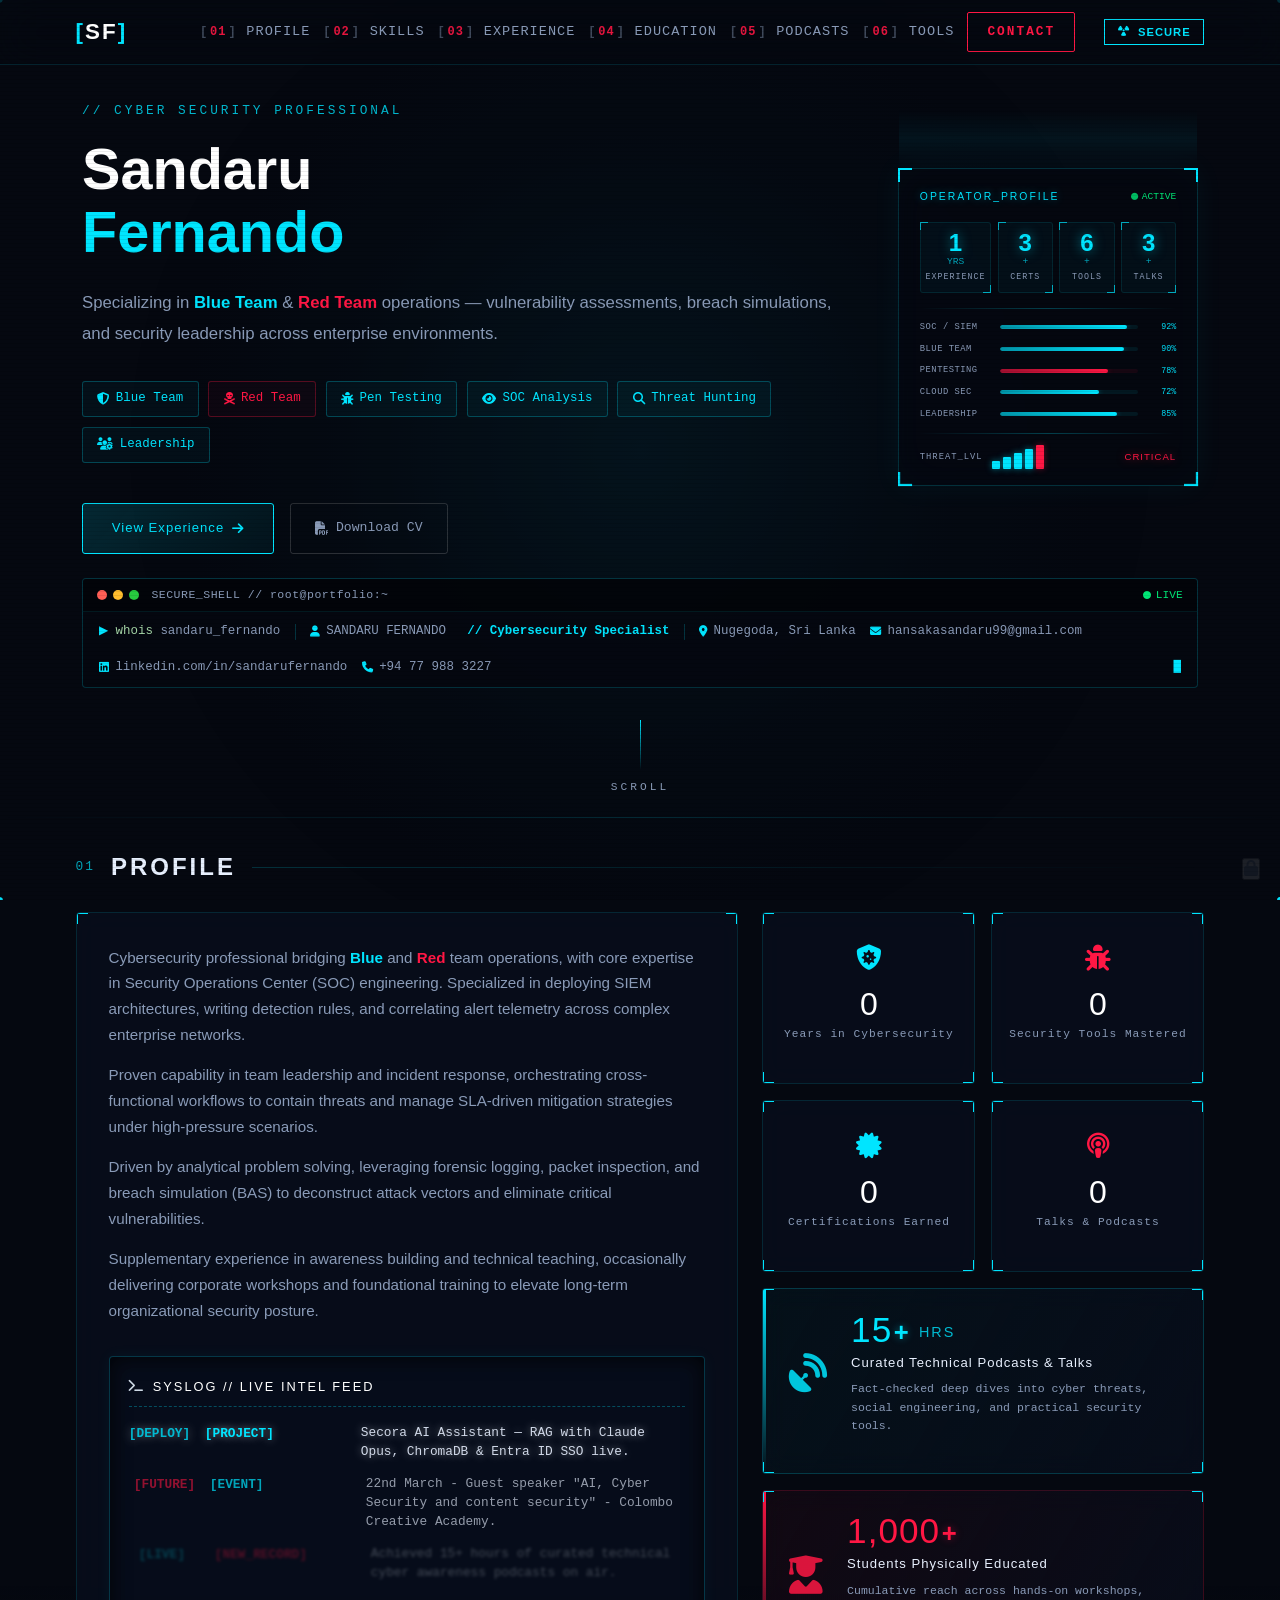
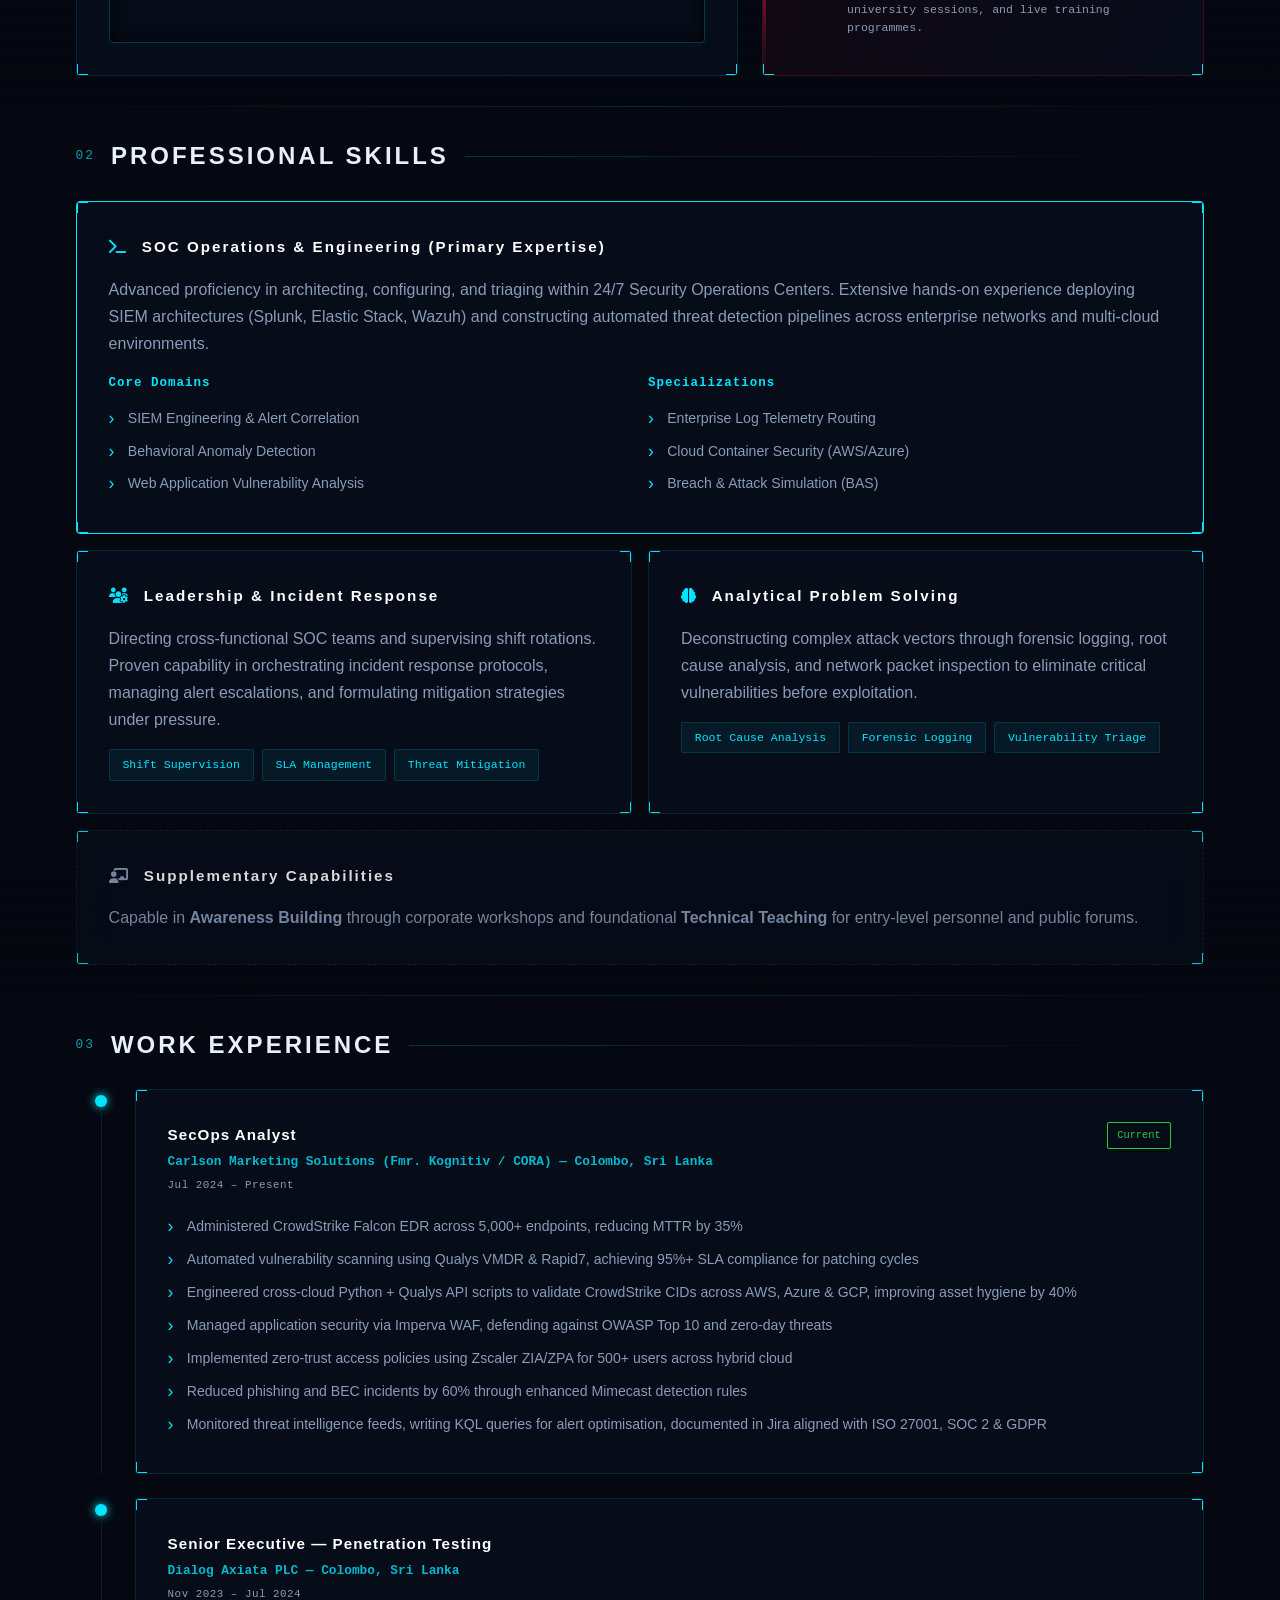
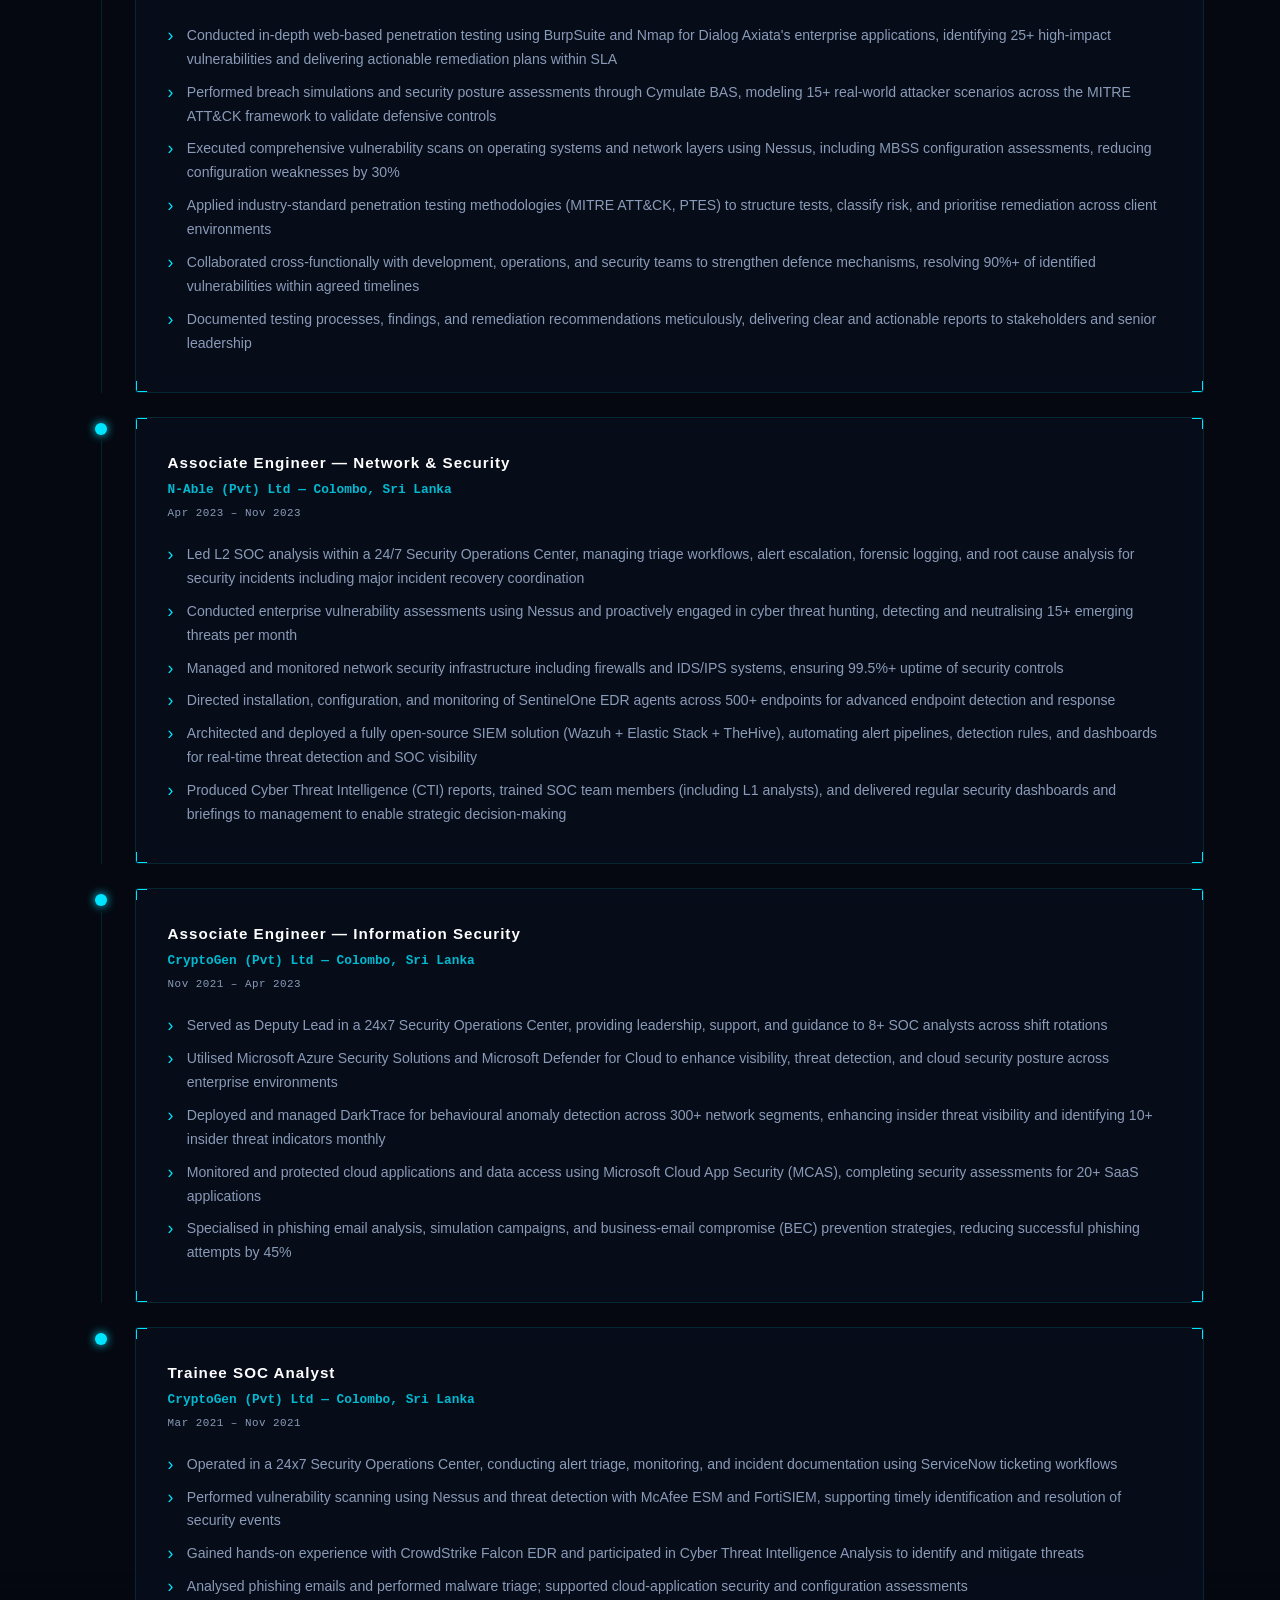
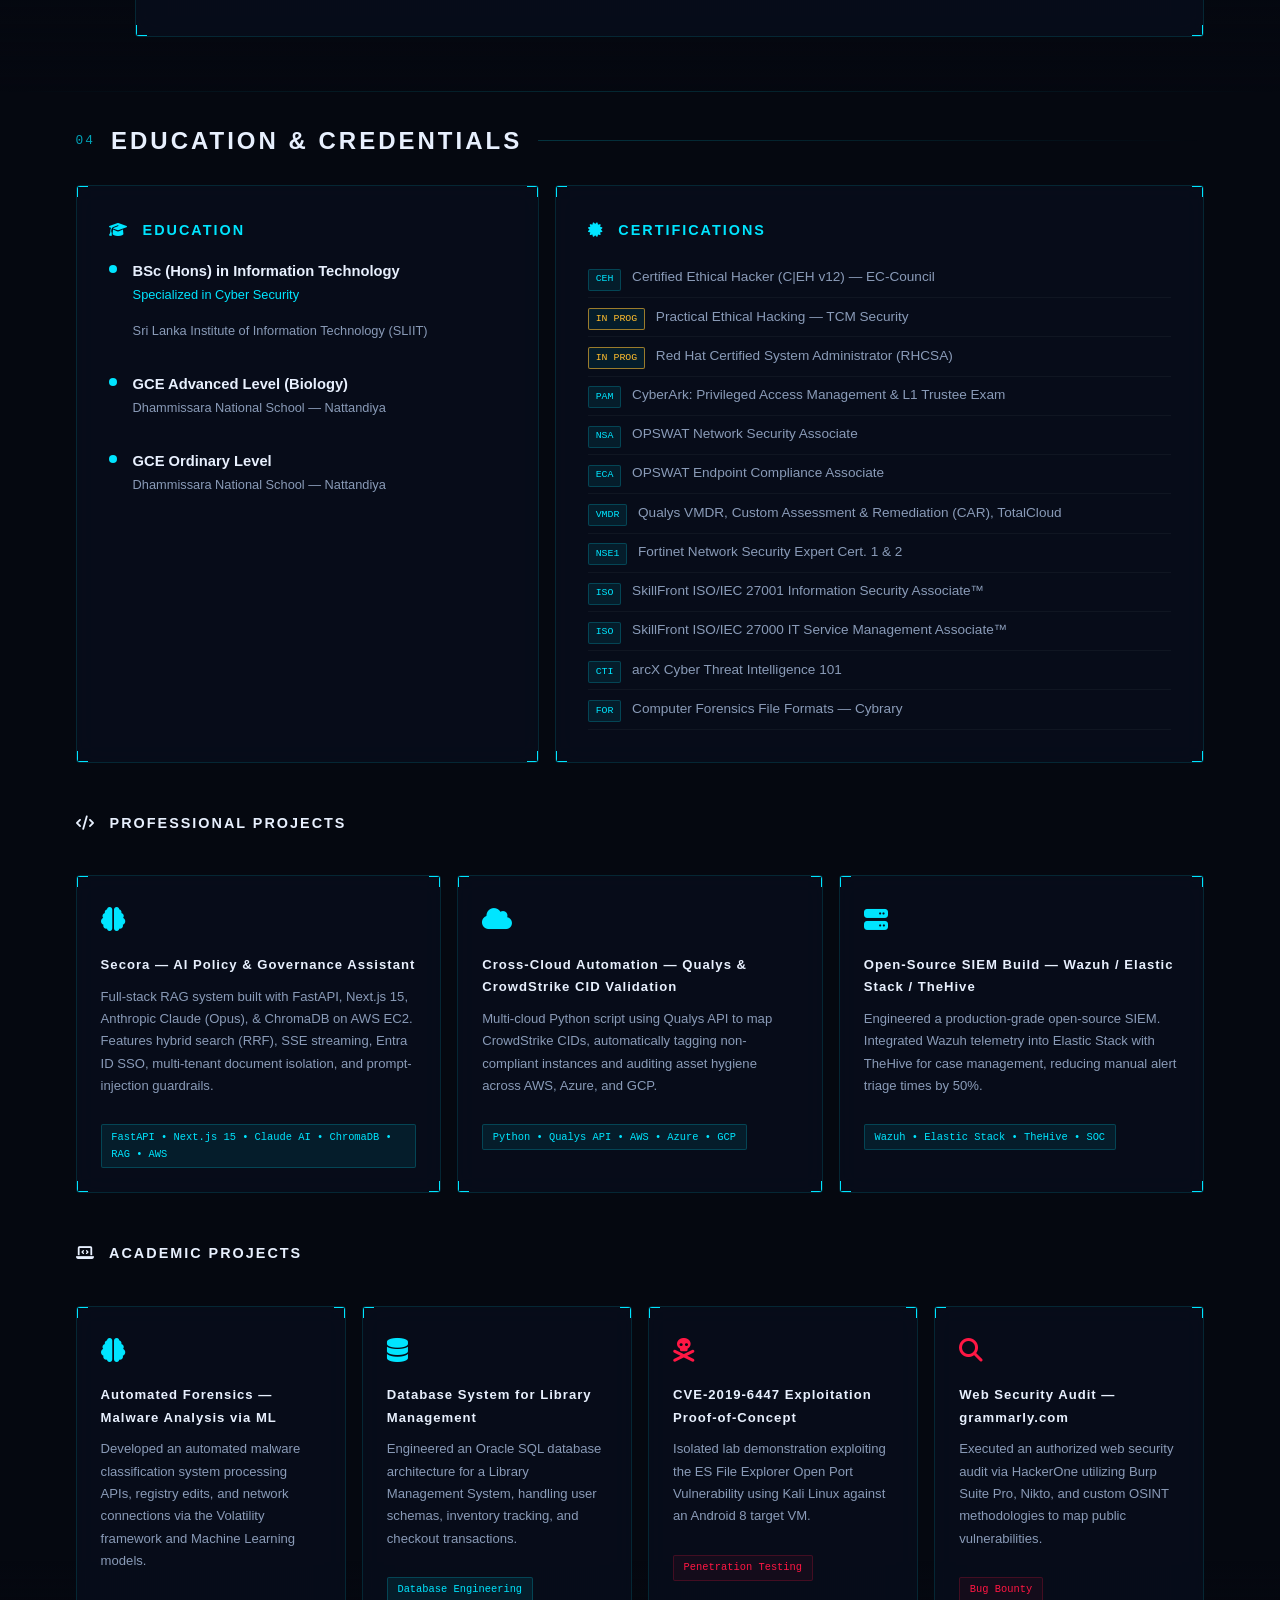
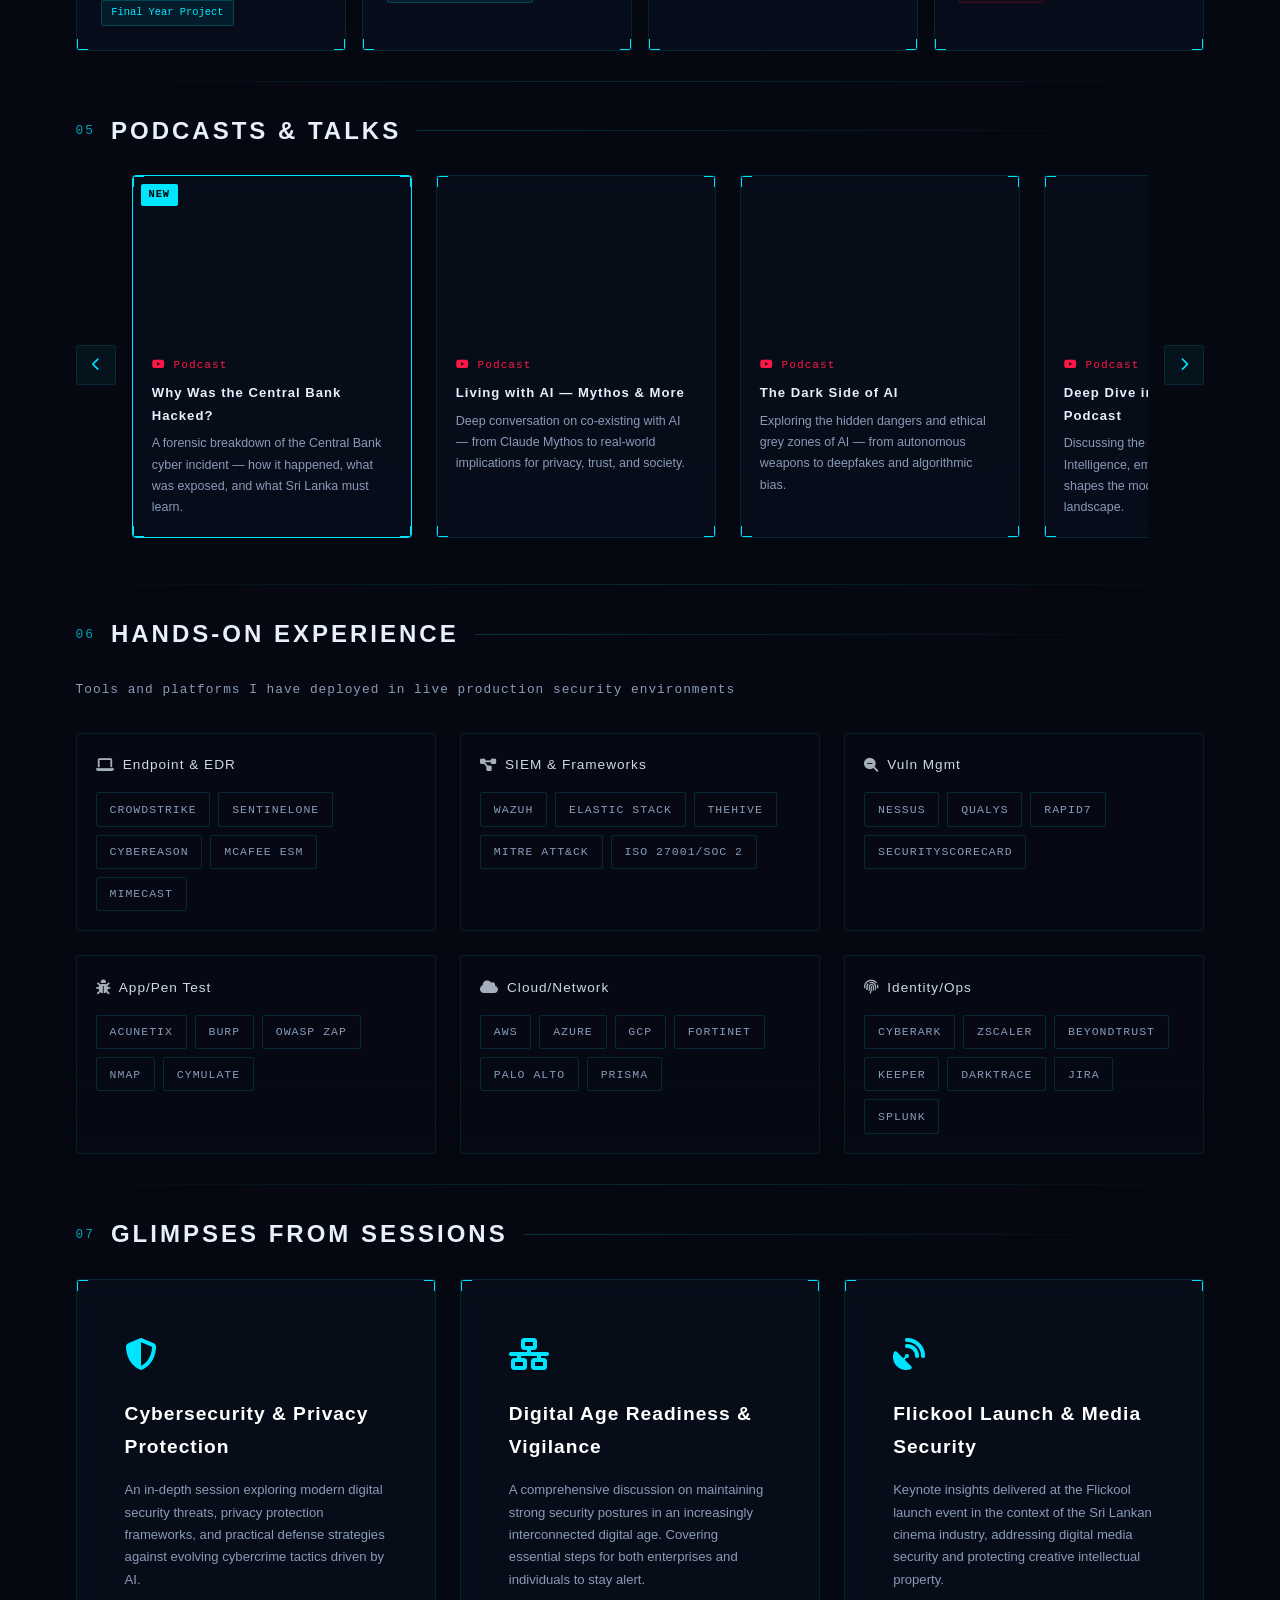
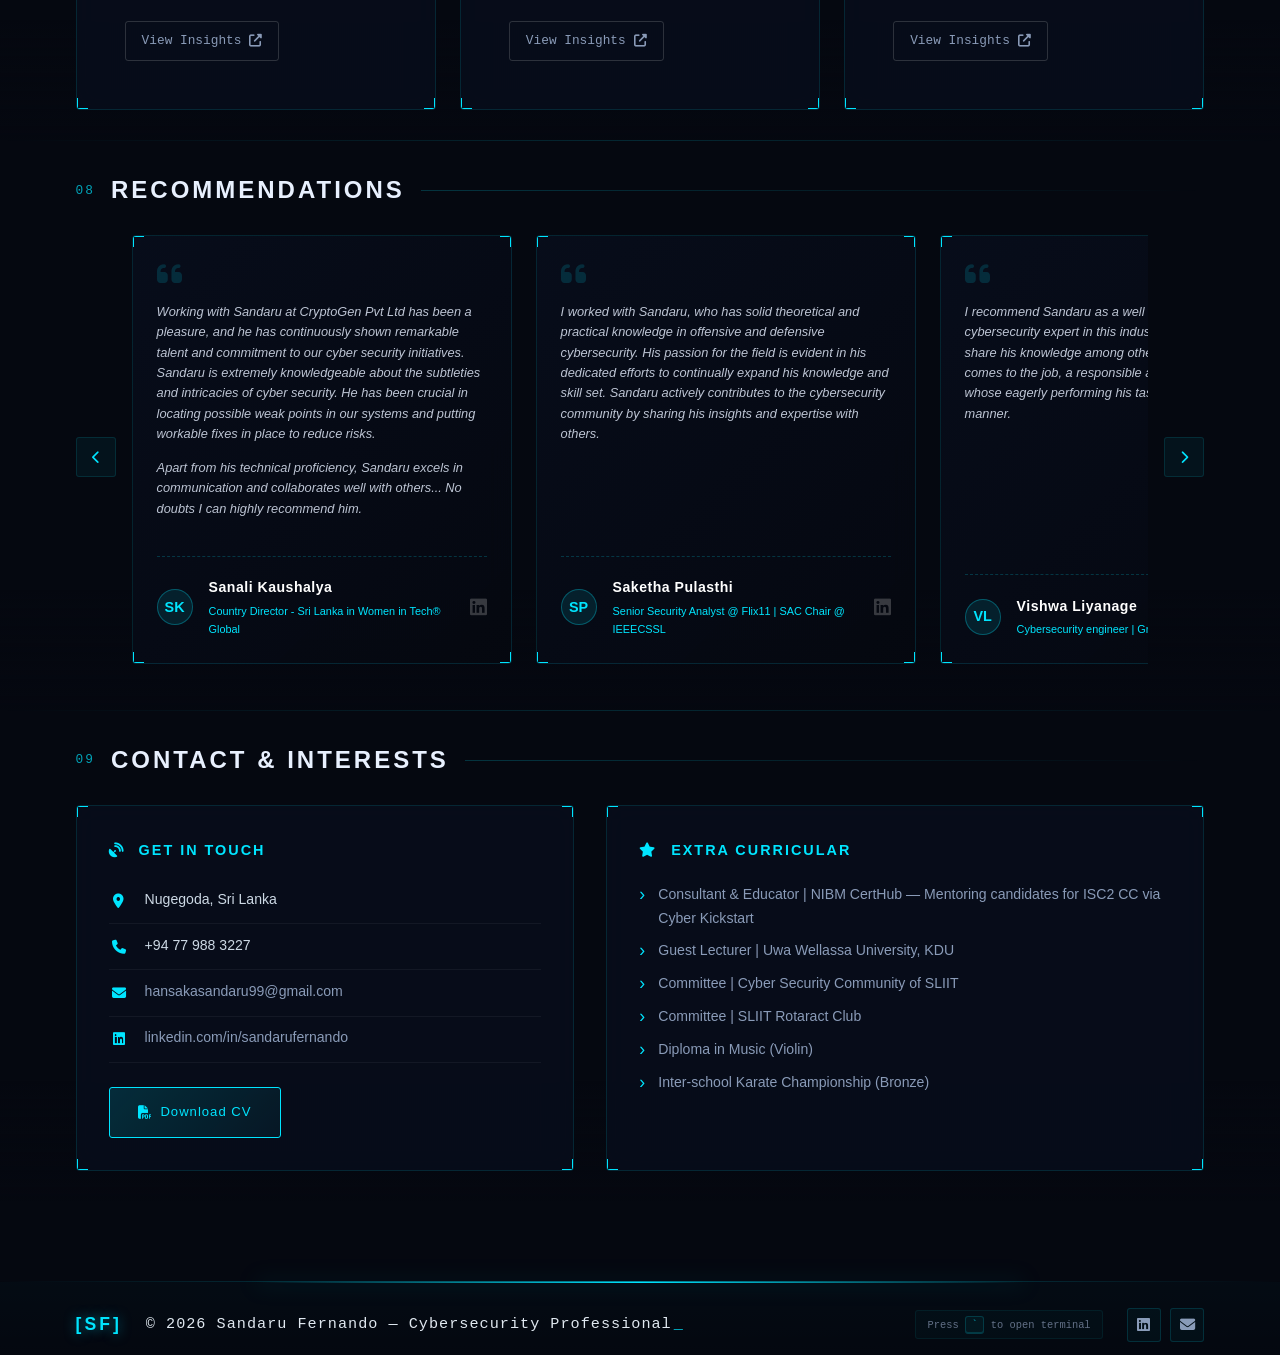
==== index.html @ b4fd06bc "seo: Update site verification meta tags" ====
<!DOCTYPE html>
<html lang="en">
<head>
    <meta charset="UTF-8">
    <meta name="viewport" content="width=device-width, initial-scale=1.0">
    <meta http-equiv="Content-Security-Policy" content="default-src 'self'; script-src 'self'; style-src 'self' https://fonts.googleapis.com https://cdnjs.cloudflare.com; font-src 'self' https://fonts.gstatic.com https://cdnjs.cloudflare.com; img-src 'self' data: https://img.youtube.com https://sandarufdo.github.io; connect-src 'self'; media-src 'none'; object-src 'none'; frame-ancestors 'none'; base-uri 'self'; form-action 'self' mailto:;">
    <title>Sandaru Fernando | Senior Security Operations &amp; Cloud Security Engineer</title>
    <meta name="description" content="Official portfolio of Sandaru Fernando — Senior Security Operations (SOC) &amp; Cloud Security Engineer specializing in incident response, penetration testing, EDR/SIEM, and AI security governance in Colombo, Sri Lanka.">
    <meta name="keywords" content="Sandaru Fernando, Sandaru Fernando Cybersecurity, Sandaru Fernando SOC, Sandaru Fernando Portfolio, Sandaru Fernando CV, Cloud Security Engineer Colombo, Cybersecurity Sri Lanka, SLIIT Cyber Security">
    <link rel="canonical" href="https://sandarufdo.github.io/">
    <meta name="google-site-verification" content="LaimJLOBvcIlnY1IJqiSt0Ot1l2xGiSZuDQxuwIyqoc">
    <meta name="google-site-verification" content="b4710f7dd247f44e">
    <!-- Security headers via meta -->
    <meta http-equiv="X-Content-Type-Options" content="nosniff">
    <meta name="referrer" content="strict-origin-when-cross-origin">
    <meta http-equiv="Permissions-Policy" content="camera=(), microphone=(), geolocation=(), interest-cohort=()">
    <link rel="stylesheet" href="style.css">
    <!-- Social / OG Preview -->
    <meta property="og:title" content="Sandaru Fernando | Senior Security Operations &amp; Cloud Security Engineer">
    <meta property="og:description" content="Senior SOC &amp; Cloud Security Engineer skilled in incident response, penetration testing, EDR/XDR, and AI security governance.">
    <meta property="og:image" content="https://sandarufdo.github.io/profile_cyber.png">
    <meta property="og:url" content="https://sandarufdo.github.io/">
    <meta property="og:type" content="website">
    <meta property="og:site_name" content="Sandaru Fernando Portfolio">
    <meta name="twitter:card" content="summary_large_image">
    <meta name="twitter:title" content="Sandaru Fernando | Senior Security Operations &amp; Cloud Security Engineer">
    <meta name="twitter:description" content="Senior SOC &amp; Cloud Security Engineer skilled in incident response, penetration testing, EDR/XDR, and AI security governance.">
    <meta name="twitter:image" content="https://sandarufdo.github.io/profile_cyber.png">
    <link href="https://fonts.googleapis.com/css2?family=Orbitron:wght@400;700;900&family=Fira+Code:wght@300;400;600&family=Inter:wght@300;400;500;700&display=swap" rel="stylesheet">
    <link rel="stylesheet" href="https://cdnjs.cloudflare.com/ajax/libs/font-awesome/6.4.0/css/all.min.css" integrity="sha512-iecdLmaskl7CVkqkXNQ/ZH/XLlvWZOJyj7Yy7tcenmpD1ypASozpmT/E0iPtmFIB46ZmdtAc9eNBvH0H/ZpiBw==" crossorigin="anonymous" referrerpolicy="no-referrer">
    <!-- Schema.org Structured Data for Google Rich Snippets & Knowledge Graph -->
    <script type="application/ld+json">
    {
      "@context": "https://schema.org",
      "@type": "Person",
      "name": "Sandaru Fernando",
      "alternateName": "Hansaka Sandaru Fernando",
      "url": "https://sandarufdo.github.io/",
      "image": "https://sandarufdo.github.io/profile_cyber.png",
      "sameAs": [
        "https://www.linkedin.com/in/sandarufernando",
        "https://github.com/SandaRuFdo"
      ],
      "jobTitle": "Senior Security Operations & Cloud Security Engineer",
      "worksFor": {
        "@type": "Organization",
        "name": "Carlson Marketing Solutions"
      },
      "alumniOf": {
        "@type": "EducationalOrganization",
        "name": "Sri Lanka Institute of Information Technology (SLIIT)"
      },
      "knowsAbout": [
        "Cybersecurity",
        "Security Operations Center (SOC)",
        "Cloud Security Architecture",
        "Penetration Testing",
        "Incident Response",
        "CrowdStrike Falcon",
        "Qualys VMDR",
        "Wazuh SIEM",
        "AI Policy & Governance"
      ],
      "address": {
        "@type": "PostalAddress",
        "addressLocality": "Colombo",
        "addressCountry": "Sri Lanka"
      }
    }
    </script>
</head>
<body>
<a href="#home" class="skip-link">Skip to main content</a>
<div id="scroll-progress" aria-hidden="true"></div>

<!-- Terminal Overlay -->
<div id="terminal-overlay">
    <div class="term-header">
        <div class="term-title">SECURE_CON_V2.0 // SYSTEM_ROOT</div>
        <button class="term-close" id="closeTerminal" aria-label="Close terminal">&times;</button>
    </div>
    <div class="term-content" id="term-output">
        <div class="term-line">Welcome to the encrypted terminal. Press 'ESC' or click 'X' to close.</div>
        <div class="term-line">Type <span class="term-cmd">'help'</span> to see available commands.</div>
    </div>
    <div class="term-input-line">
        <span class="term-prompt">sandaru@root:~$</span>
        <input type="text" id="term-input" autofocus autocomplete="off">
    </div>
</div>

<!-- Scan Line Overlay -->
<div class="scanlines"></div>

<!-- Matrix Digital Rain Canvas -->
<canvas id="matrix-bg"></canvas>

<!-- Secondary Node Background Canvas -->
<canvas id="bg-canvas"></canvas>

<!-- Navigation -->
<nav class="glass-nav" id="main-nav">
    <div class="nav-inner">
        <a href="#home" class="logo-mark">
            <span class="logo-bracket">[</span>SF<span class="logo-bracket">]</span>
        </a>
        
        <div class="nav-center hidden-mobile">
            <div class="nav-trace">
                <i class="fas fa-network-wired trace-icon"></i>
                <span class="trace-label">ROOT</span>
                <span class="trace-separator">//</span>
                <span class="trace-path" id="nav-active-path">HOME</span>
                <span class="trace-cursor blink-cursor">_</span>
            </div>
        </div>
        <ul class="nav-links" aria-label="Main navigation">
            <li><a href="#profile" aria-label="Profile section"><span class="nav-num">01</span>Profile</a></li>
            <li><a href="#skills" aria-label="Skills section"><span class="nav-num">02</span>Skills</a></li>
            <li><a href="#experience" aria-label="Experience section"><span class="nav-num">03</span>Experience</a></li>
            <li><a href="#education" aria-label="Education section"><span class="nav-num">04</span>Education</a></li>
            <li><a href="#podcasts" aria-label="Podcasts section"><span class="nav-num">05</span>Podcasts</a></li>
            <li><a href="#tools" aria-label="Tools section"><span class="nav-num">06</span>Tools</a></li>
            <li><a href="#contact" class="nav-cta" aria-label="Contact section">CONTACT</a></li>
            <li class="breach-toggle-wrap">
                <button id="breachToggle" class="breach-btn" title="Toggle Breach Mode" aria-pressed="false">
                    <i class="fas fa-radiation"></i> <span>SECURE</span>
                </button>
            </li>
        </ul>
        <button class="hamburger" id="hamburger" aria-label="Open navigation menu" aria-expanded="false" aria-controls="nav-links">
            <span></span><span></span><span></span>
        </button>
    </div>
</nav>

<!-- ===================== HERO ===================== -->
<section id="home" class="hero-section">
    <div class="hero-grid">


        <!-- Right: Hero Text (photo follows after) -->
        <div class="hero-text reveal-right">
            <div class="hero-tag">// CYBER SECURITY PROFESSIONAL</div>
            <h1 class="hero-title">
                <span class="glitch-text" data-text="Sandaru">Sandaru</span><br>
                <span class="glitch-text accent-name" data-text="Fernando">Fernando</span>
            </h1>
            <p class="hero-sub">Specializing in <span class="hl-blue">Blue Team</span> & <span class="hl-red">Red Team</span> operations — vulnerability assessments, breach simulations, and security leadership across enterprise environments.</p>
            <div class="tag-row">
                <span class="cyber-tag"><i class="fas fa-shield-alt"></i> Blue Team</span>
                <span class="cyber-tag red"><i class="fas fa-skull-crossbones"></i> Red Team</span>
                <span class="cyber-tag"><i class="fas fa-bug"></i> Pen Testing</span>
                <span class="cyber-tag"><i class="fas fa-eye"></i> SOC Analysis</span>
                <span class="cyber-tag"><i class="fas fa-search"></i> Threat Hunting</span>
                <span class="cyber-tag"><i class="fas fa-users-cog"></i> Leadership</span>
            </div>
            <div class="hero-actions">
                <a href="#experience" class="btn-cyber">View Experience <i class="fas fa-arrow-right"></i></a>
                <a href="Sandaru_Fernando_CV.pdf" download="Sandaru_Fernando_CV.pdf" class="btn-outline"><i class="fas fa-file-pdf"></i> Download CV</a>
            </div>
        </div>

        <!-- Far Right: HUD Operator Profile Card -->
        <div class="hero-hud-card reveal" aria-label="Operator profile statistics">
            <div class="hc-inner">
                <!-- Corner brackets -->
                <div class="hc-corner hc-tl"></div><div class="hc-corner hc-tr"></div>
                <div class="hc-corner hc-bl"></div><div class="hc-corner hc-br"></div>

                <!-- Header -->
                <div class="hc-header">
                    <span class="hc-label">OPERATOR_PROFILE</span>
                    <span class="hc-status"><i class="fas fa-circle hud-live-dot"></i> ACTIVE</span>
                </div>

                <!-- Stat Counters -->
                <div class="hc-stats">
                    <div class="hc-stat">
                        <span class="hc-num" data-target="5">0</span>
                        <span class="hc-unit">YRS</span>
                        <span class="hc-desc">EXPERIENCE</span>
                    </div>
                    <div class="hc-stat">
                        <span class="hc-num" data-target="12">0</span>
                        <span class="hc-unit">+</span>
                        <span class="hc-desc">CERTS</span>
                    </div>
                    <div class="hc-stat">
                        <span class="hc-num" data-target="25">0</span>
                        <span class="hc-unit">+</span>
                        <span class="hc-desc">TOOLS</span>
                    </div>
                    <div class="hc-stat">
                        <span class="hc-num" data-target="13">0</span>
                        <span class="hc-unit">+</span>
                        <span class="hc-desc">TALKS</span>
                    </div>
                </div>

                <!-- Divider -->
                <div class="hc-divider"></div>

                <!-- Skill Bars -->
                <div class="hc-skills">
                    <div class="hc-skill-row">
                        <span class="hc-skill-name">SOC / SIEM</span>
                        <div class="hc-bar"><div class="hc-bar-fill" data-w="92"></div></div>
                        <span class="hc-pct">92%</span>
                    </div>
                    <div class="hc-skill-row">
                        <span class="hc-skill-name">BLUE TEAM</span>
                        <div class="hc-bar"><div class="hc-bar-fill" data-w="90"></div></div>
                        <span class="hc-pct">90%</span>
                    </div>
                    <div class="hc-skill-row">
                        <span class="hc-skill-name">PENTESTING</span>
                        <div class="hc-bar red"><div class="hc-bar-fill red" data-w="78"></div></div>
                        <span class="hc-pct">78%</span>
                    </div>
                    <div class="hc-skill-row">
                        <span class="hc-skill-name">CLOUD SEC</span>
                        <div class="hc-bar"><div class="hc-bar-fill" data-w="72"></div></div>
                        <span class="hc-pct">72%</span>
                    </div>
                    <div class="hc-skill-row">
                        <span class="hc-skill-name">LEADERSHIP</span>
                        <div class="hc-bar"><div class="hc-bar-fill" data-w="85"></div></div>
                        <span class="hc-pct">85%</span>
                    </div>
                </div>

                <!-- Threat Level -->
                <div class="hc-divider"></div>
                <div class="hc-threat">
                    <span class="hc-threat-label">THREAT_LVL</span>
                    <div class="hc-threat-bars">
                        <span class="tb active"></span><span class="tb active"></span>
                        <span class="tb active"></span><span class="tb active"></span>
                        <span class="tb active red"></span>
                    </div>
                    <span class="hc-threat-val">CRITICAL</span>
                </div>
            </div>
        </div>
    </div>

    <!-- Info Bar: terminal-style strip below hero -->
    <div class="hud-bar reveal">
        <div class="hud-bar-topbar">
            <div class="hud-dots"><span></span><span></span><span></span></div>
            <span class="hud-bar-title">SECURE_SHELL // root@portfolio:~</span>
            <span class="hud-bar-live"><i class="fas fa-circle hud-live-dot"></i> LIVE</span>
        </div>
        <div class="hud-bar-body">
            <div class="hud-bar-prompt"><span class="prompt">▶</span> <span class="cmd">whois</span> sandaru_fernando</div>
            <div class="hud-bar-divider"></div>
            <span class="hud-bar-item"><i class="fas fa-user"></i> SANDARU FERNANDO &nbsp;<span class="hud-bar-role">// Cybersecurity Specialist</span></span>
            <div class="hud-bar-divider"></div>
            <span class="hud-bar-item"><i class="fas fa-map-marker-alt"></i> Nugegoda, Sri Lanka</span>
            <span class="hud-bar-item"><i class="fas fa-envelope"></i> hansakasandaru99@gmail.com</span>
            <span class="hud-bar-item"><i class="fab fa-linkedin"></i> linkedin.com/in/sandarufernando</span>
            <span class="hud-bar-item"><i class="fas fa-phone"></i> +94 77 988 3227</span>
            <span class="cursor-blink hud-cursor">█</span>
        </div>
    </div>

    <!-- Scroll Indicator -->
    <div class="scroll-hint"><div class="scroll-line"></div><span>SCROLL</span></div>
</section>

<!-- ===================== 01 PROFILE ===================== -->
<section id="profile" class="section">
    <div class="container">
        <div class="section-header reveal">
            <span class="sec-num">01</span>
            <h2 class="sec-title typewriter" data-text="PROFILE SUMMARY">PROFILE SUMMARY</h2>
            <div class="sec-line"></div>
        </div>

        <div class="profile-grid reveal">
            <div class="profile-text hud-card">
                <div class="hud-corner tl"></div><div class="hud-corner tr"></div><div class="hud-corner bl"></div><div class="hud-corner br"></div>
                <p>Cybersecurity professional bridging <span class="hl-blue">Blue</span> and <span class="hl-red">Red</span> team operations, with core expertise in Security Operations Center (SOC) engineering. Specialized in deploying SIEM architectures, writing detection rules, and correlating alert telemetry across complex enterprise networks.</p>
                <p>Proven capability in team leadership and incident response, orchestrating cross-functional workflows to contain threats and manage SLA-driven mitigation strategies under high-pressure scenarios.</p>
                <p>Driven by analytical problem solving, leveraging forensic logging, packet inspection, and breach simulation (BAS) to deconstruct attack vectors and eliminate critical vulnerabilities.</p>
                <p>Supplementary experience in awareness building and technical teaching, occasionally delivering corporate workshops and foundational training to elevate long-term organizational security posture.</p>
                
                <!-- NEW: Hacker Terminal Updates Feed (Moved Inside) -->
                <div class="terminal-updates reveal">
                    <div class="terminal-header">
                        <i class="fas fa-terminal blink-cursor"></i> <span class="sys-msg">SYSLOG // LIVE INTEL FEED</span>
                    </div>
                    <div class="terminal-lines" id="syslog-feed">
                        <!-- Lines will be managed by JS -->
                        <div class="t-line t-latest">
                            <span class="t-time hl-red">[NEW]</span> 
                            <strong class="t-badge hl-blue">[PODCAST]</strong> 
                            <span class="t-text">New podcast released — "Why Was the Central Bank Hacked?" — <a href="https://youtu.be/DTTdSF95K1Y" target="_blank" rel="noopener noreferrer" class="t-text-link">Click here to watch</a></span>
                        </div>
                        <div class="t-line t-prev">
                            <span class="t-time hl-red">[FUTURE]</span> 
                            <strong class="t-badge hl-blue">[EVENT]</strong> 
                            <span class="t-text">22nd March - Guest speaker "AI, Cyber Security and content security" - Colombo Creative Academy.</span>
                        </div>
                        <div class="t-line t-prev">
                            <span class="t-time hl-blue">[LIVE]</span> 
                            <strong class="t-badge hl-red">[NEW_RECORD]</strong> 
                            <span class="t-text">Achieved 15+ hours of curated technical cyber awareness podcasts on air.</span>
                        </div>
                        <div class="t-line t-old">
                            <span class="t-time hl-blue">[SYS]</span> 
                            <strong class="t-badge hl-blue">[APPOINTMENT]</strong> 
                            <span class="t-text">Now guiding newcomers as Consultant Educator at NIBM CertHub.</span>
                        </div>
                    </div>
                </div>
            </div>

            <div class="profile-stats">
                <div class="stat-card hud-card reveal">
                    <div class="hud-corner tl"></div><div class="hud-corner tr"></div><div class="hud-corner bl"></div><div class="hud-corner br"></div>
                    <div class="stat-icon"><i class="fas fa-shield-virus"></i></div>
                    <div class="stat-num" data-count="5">0</div>
                    <div class="stat-label">Years in Cybersecurity</div>
                </div>
                <div class="stat-card hud-card reveal">
                    <div class="hud-corner tl"></div><div class="hud-corner tr"></div><div class="hud-corner bl"></div><div class="hud-corner br"></div>
                    <div class="stat-icon red"><i class="fas fa-bug"></i></div>
                    <div class="stat-num" data-count="25">0</div>
                    <div class="stat-label">Security Tools Mastered</div>
                </div>
                <div class="stat-card hud-card reveal">
                    <div class="hud-corner tl"></div><div class="hud-corner tr"></div><div class="hud-corner bl"></div><div class="hud-corner br"></div>
                    <div class="stat-icon"><i class="fas fa-certificate"></i></div>
                    <div class="stat-num" data-count="12">0</div>
                    <div class="stat-label">Certifications Earned</div>
                </div>
                <div class="stat-card hud-card reveal">
                    <div class="hud-corner tl"></div><div class="hud-corner tr"></div><div class="hud-corner bl"></div><div class="hud-corner br"></div>
                    <div class="stat-icon red"><i class="fas fa-podcast"></i></div>
                    <div class="stat-num" data-count="13">0</div>
                    <div class="stat-label">Talks &amp; Podcasts</div>
                </div>
                <!-- Impact tiles - full width -->
                <div class="stat-card stat-wide hud-card reveal">
                    <div class="hud-corner tl"></div><div class="hud-corner tr"></div><div class="hud-corner bl"></div><div class="hud-corner br"></div>
                    <div class="stat-wide-inner">
                        <div class="stat-icon-lg"><i class="fas fa-satellite-dish"></i></div>
                        <div>
                            <div class="stat-num-lg">15<span class="stat-plus">+</span><span class="stat-unit"> HRS</span></div>
                            <div class="stat-label-lg">Curated Technical Podcasts & Talks</div>
                            <div class="stat-sub">Fact-checked deep dives into cyber threats, social engineering, and practical security tools.</div>
                        </div>
                    </div>
                </div>
                <div class="stat-card stat-wide hud-card red-card reveal">
                    <div class="hud-corner tl"></div><div class="hud-corner tr"></div><div class="hud-corner bl"></div><div class="hud-corner br"></div>
                    <div class="stat-wide-inner">
                        <div class="stat-icon-lg red"><i class="fas fa-user-graduate"></i></div>
                        <div>
                            <div class="stat-num-lg red">1,000<span class="stat-plus red">+</span></div>
                            <div class="stat-label-lg">Students Physically Educated</div>
                            <div class="stat-sub">Cumulative reach across hands-on workshops, university sessions, and live training programmes.</div>
                        </div>
                    </div>
                </div>
            </div>
        </div>
    </div>
</section>

<!-- ===================== 02 SKILLS ===================== -->
<section id="skills" class="section">
    <div class="container">
        <div class="section-header reveal">
            <span class="sec-num">02</span>
            <h2 class="sec-title typewriter" data-text="PROFESSIONAL SKILLS">PROFESSIONAL SKILLS</h2>
            <div class="sec-line"></div>
        </div>

        <div class="skills-grid reveal">
            <!-- 1. SOC Expert (Top Tier) -->
            <div class="skill-panel hud-card full-width-primary">
                <div class="hud-corner tl"></div><div class="hud-corner tr"></div><div class="hud-corner bl"></div><div class="hud-corner br"></div>
                <h3><i class="fas fa-terminal hl-blue-icon"></i> SOC Operations & Engineering (Primary Expertise)</h3>
                <p>Advanced proficiency in architecting, configuring, and triaging within 24/7 Security Operations Centers. Extensive hands-on experience deploying SIEM architectures (Splunk, Elastic Stack, Wazuh) and constructing automated threat detection pipelines across enterprise networks and multi-cloud environments.</p>
                <div class="tech-two-col">
                    <div>
                        <h4>Core Domains</h4>
                        <ul class="arrow-list">
                            <li>SIEM Engineering & Alert Correlation</li>
                            <li>Behavioral Anomaly Detection</li>
                            <li>Web Application Vulnerability Analysis</li>
                        </ul>
                    </div>
                    <div>
                        <h4>Specializations</h4>
                        <ul class="arrow-list">
                            <li>Enterprise Log Telemetry Routing</li>
                            <li>Cloud Container Security (AWS/Azure)</li>
                            <li>Breach & Attack Simulation (BAS)</li>
                        </ul>
                    </div>
                </div>
            </div>

            <!-- 2. Leadership & IR -->
            <div class="skill-panel hud-card">
                <div class="hud-corner tl"></div><div class="hud-corner tr"></div><div class="hud-corner bl"></div><div class="hud-corner br"></div>
                <h3><i class="fas fa-users-cog hl-blue-icon"></i> Leadership & Incident Response</h3>
                <p>Directing cross-functional SOC teams and supervising shift rotations. Proven capability in orchestrating incident response protocols, managing alert escalations, and formulating mitigation strategies under pressure.</p>
                <div class="skill-tags">
                    <span>Shift Supervision</span><span>SLA Management</span><span>Threat Mitigation</span>
                </div>
            </div>

            <!-- 3. Analytical Problem Solving -->
            <div class="skill-panel hud-card">
                <div class="hud-corner tl"></div><div class="hud-corner tr"></div><div class="hud-corner bl"></div><div class="hud-corner br"></div>
                <h3><i class="fas fa-brain hl-blue-icon"></i> Analytical Problem Solving</h3>
                <p>Deconstructing complex attack vectors through forensic logging, root cause analysis, and network packet inspection to eliminate critical vulnerabilities before exploitation.</p>
                <div class="skill-tags">
                    <span>Root Cause Analysis</span><span>Forensic Logging</span><span>Vulnerability Triage</span>
                </div>
            </div>

            <!-- 4. Supplementary Skills -->
            <div class="skill-panel hud-card full-width-dashed">
                <div class="hud-corner tl"></div><div class="hud-corner tr"></div><div class="hud-corner bl"></div><div class="hud-corner br"></div>
                <h3 class="text-muted-heading"><i class="fas fa-chalkboard-teacher icon-muted-spaced"></i> Supplementary Capabilities</h3>
                <p class="mb-0">Capable in <strong>Awareness Building</strong> through corporate workshops and foundational <strong>Technical Teaching</strong> for entry-level personnel and public forums.</p>
            </div>
        </div>
    </div>
</section>

<!-- ===================== 03 EXPERIENCE ===================== -->
<section id="experience" class="section">
    <div class="container">
        <div class="section-header reveal">
            <span class="sec-num">03</span>
            <h2 class="sec-title typewriter" data-text="WORK EXPERIENCE">WORK EXPERIENCE</h2>
            <div class="sec-line"></div>
        </div>

        <div class="timeline-v2">
            <div class="tl-item reveal">
                <div class="tl-marker"><div class="tl-dot"></div><div class="tl-line"></div></div>
                <div class="tl-content hud-card">
                    <div class="hud-corner tl"></div><div class="hud-corner tr"></div><div class="hud-corner bl"></div><div class="hud-corner br"></div>
                    <div class="tl-header">
                        <div>
                            <h3>SecOps Analyst</h3>
                            <h4>Carlson Marketing Solutions (Fmr. Kognitiv / CORA) &mdash; Colombo, Sri Lanka</h4>
                            <span class="tl-date">Jul 2024 &ndash; Present</span>
                        </div>
                        <span class="tl-badge">Current</span>
                    </div>
                    <ul class="arrow-list">
                        <li>Administered CrowdStrike Falcon EDR across 5,000+ endpoints, reducing MTTR by 35%</li>
                        <li>Automated vulnerability scanning using Qualys VMDR &amp; Rapid7, achieving 95%+ SLA compliance for patching cycles</li>
                        <li>Engineered cross-cloud Python + Qualys API scripts to validate CrowdStrike CIDs across AWS, Azure &amp; GCP, improving asset hygiene by 40%</li>
                        <li>Managed application security via Imperva WAF, defending against OWASP Top 10 and zero-day threats</li>
                        <li>Implemented zero-trust access policies using Zscaler ZIA/ZPA for 500+ users across hybrid cloud</li>
                        <li>Reduced phishing and BEC incidents by 60% through enhanced Mimecast detection rules</li>
                        <li>Monitored threat intelligence feeds, writing KQL queries for alert optimisation, documented in Jira aligned with ISO 27001, SOC 2 &amp; GDPR</li>
                    </ul>
                </div>
            </div>

            <div class="tl-item reveal">
                <div class="tl-marker"><div class="tl-dot"></div><div class="tl-line"></div></div>
                <div class="tl-content hud-card">
                    <div class="hud-corner tl"></div><div class="hud-corner tr"></div><div class="hud-corner bl"></div><div class="hud-corner br"></div>
                    <div class="tl-header">
                        <div>
                            <h3>Senior Executive &mdash; Penetration Testing</h3>
                            <h4>Dialog Axiata PLC &mdash; Colombo, Sri Lanka</h4>
                            <span class="tl-date">Nov 2023 &ndash; Jul 2024</span>
                        </div>
                    </div>
                    <ul class="arrow-list">
                        <li>Conducted in-depth web-based penetration testing using BurpSuite and Nmap for Dialog Axiata's enterprise applications, identifying 25+ high-impact vulnerabilities and delivering actionable remediation plans within SLA</li>
                        <li>Performed breach simulations and security posture assessments through Cymulate BAS, modeling 15+ real-world attacker scenarios across the MITRE ATT&CK framework to validate defensive controls</li>
                        <li>Executed comprehensive vulnerability scans on operating systems and network layers using Nessus, including MBSS configuration assessments, reducing configuration weaknesses by 30%</li>
                        <li>Applied industry-standard penetration testing methodologies (MITRE ATT&CK, PTES) to structure tests, classify risk, and prioritise remediation across client environments</li>
                        <li>Collaborated cross-functionally with development, operations, and security teams to strengthen defence mechanisms, resolving 90%+ of identified vulnerabilities within agreed timelines</li>
                        <li>Documented testing processes, findings, and remediation recommendations meticulously, delivering clear and actionable reports to stakeholders and senior leadership</li>
                    </ul>
                </div>
            </div>

            <div class="tl-item reveal">
                <div class="tl-marker"><div class="tl-dot"></div><div class="tl-line"></div></div>
                <div class="tl-content hud-card">
                    <div class="hud-corner tl"></div><div class="hud-corner tr"></div><div class="hud-corner bl"></div><div class="hud-corner br"></div>
                    <div class="tl-header">
                        <div>
                            <h3>Associate Engineer &mdash; Network &amp; Security</h3>
                            <h4>N-Able (Pvt) Ltd &mdash; Colombo, Sri Lanka</h4>
                            <span class="tl-date">Apr 2023 &ndash; Nov 2023</span>
                        </div>
                    </div>
                    <ul class="arrow-list">
                        <li>Led L2 SOC analysis within a 24/7 Security Operations Center, managing triage workflows, alert escalation, forensic logging, and root cause analysis for security incidents including major incident recovery coordination</li>
                        <li>Conducted enterprise vulnerability assessments using Nessus and proactively engaged in cyber threat hunting, detecting and neutralising 15+ emerging threats per month</li>
                        <li>Managed and monitored network security infrastructure including firewalls and IDS/IPS systems, ensuring 99.5%+ uptime of security controls</li>
                        <li>Directed installation, configuration, and monitoring of SentinelOne EDR agents across 500+ endpoints for advanced endpoint detection and response</li>
                        <li>Architected and deployed a fully open-source SIEM solution (Wazuh + Elastic Stack + TheHive), automating alert pipelines, detection rules, and dashboards for real-time threat detection and SOC visibility</li>
                        <li>Produced Cyber Threat Intelligence (CTI) reports, trained SOC team members (including L1 analysts), and delivered regular security dashboards and briefings to management to enable strategic decision-making</li>
                    </ul>
                </div>
            </div>

            <div class="tl-item reveal">
                <div class="tl-marker"><div class="tl-dot"></div><div class="tl-line"></div></div>
                <div class="tl-content hud-card">
                    <div class="hud-corner tl"></div><div class="hud-corner tr"></div><div class="hud-corner bl"></div><div class="hud-corner br"></div>
                    <div class="tl-header">
                        <div>
                            <h3>Associate Engineer &mdash; Information Security</h3>
                            <h4>CryptoGen (Pvt) Ltd &mdash; Colombo, Sri Lanka</h4>
                            <span class="tl-date">Nov 2021 &ndash; Apr 2023</span>
                        </div>
                    </div>
                    <ul class="arrow-list">
                        <li>Served as Deputy Lead in a 24x7 Security Operations Center, providing leadership, support, and guidance to 8+ SOC analysts across shift rotations</li>
                        <li>Utilised Microsoft Azure Security Solutions and Microsoft Defender for Cloud to enhance visibility, threat detection, and cloud security posture across enterprise environments</li>
                        <li>Deployed and managed DarkTrace for behavioural anomaly detection across 300+ network segments, enhancing insider threat visibility and identifying 10+ insider threat indicators monthly</li>
                        <li>Monitored and protected cloud applications and data access using Microsoft Cloud App Security (MCAS), completing security assessments for 20+ SaaS applications</li>
                        <li>Specialised in phishing email analysis, simulation campaigns, and business-email compromise (BEC) prevention strategies, reducing successful phishing attempts by 45%</li>
                    </ul>
                </div>
            </div>

            <div class="tl-item reveal">
                <div class="tl-marker"><div class="tl-dot"></div></div>
                <div class="tl-content hud-card">
                    <div class="hud-corner tl"></div><div class="hud-corner tr"></div><div class="hud-corner bl"></div><div class="hud-corner br"></div>
                    <div class="tl-header">
                        <div>
                            <h3>Trainee SOC Analyst</h3>
                            <h4>CryptoGen (Pvt) Ltd &mdash; Colombo, Sri Lanka</h4>
                            <span class="tl-date">Mar 2021 &ndash; Nov 2021</span>
                        </div>
                    </div>
                    <ul class="arrow-list">
                        <li>Operated in a 24x7 Security Operations Center, conducting alert triage, monitoring, and incident documentation using ServiceNow ticketing workflows</li>
                        <li>Performed vulnerability scanning using Nessus and threat detection with McAfee ESM and FortiSIEM, supporting timely identification and resolution of security events</li>
                        <li>Gained hands-on experience with CrowdStrike Falcon EDR and participated in Cyber Threat Intelligence Analysis to identify and mitigate threats</li>
                        <li>Analysed phishing emails and performed malware triage; supported cloud-application security and configuration assessments</li>
                    </ul>
                </div>
            </div>

        </div>
    </div>
</section>

<!-- ===================== 04 EDUCATION ===================== -->
<section id="education" class="section">
    <div class="container">
        <div class="section-header reveal">
            <span class="sec-num">04</span>
            <h2 class="sec-title typewriter" data-text="EDUCATION & CREDENTIALS">EDUCATION & CREDENTIALS</h2>
            <div class="sec-line"></div>
        </div>

        <div class="edu-grid">
            <!-- Education -->
            <div class="hud-card reveal">
                <div class="hud-corner tl"></div><div class="hud-corner tr"></div><div class="hud-corner bl"></div><div class="hud-corner br"></div>
                <h3 class="card-head"><i class="fas fa-graduation-cap"></i> EDUCATION</h3>
                <div class="edu-item">
                    <div class="edu-dot"></div>
                    <div>
                        <h4>BSc (Hons) in Information Technology</h4>
                        <p class="edu-spec">Specialized in Cyber Security</p>
                        <p class="edu-school">Sri Lanka Institute of Information Technology (SLIIT)</p>
                    </div>
                </div>
                <div class="edu-item">
                    <div class="edu-dot"></div>
                    <div>
                        <h4>GCE Advanced Level (Biology)</h4>
                        <p class="edu-school">Dhammissara National School — Nattandiya</p>
                    </div>
                </div>
                <div class="edu-item">
                    <div class="edu-dot"></div>
                    <div>
                        <h4>GCE Ordinary Level</h4>
                        <p class="edu-school">Dhammissara National School — Nattandiya</p>
                    </div>
                </div>
            </div>

            <!-- Certifications -->
            <div class="hud-card reveal">
                <div class="hud-corner tl"></div><div class="hud-corner tr"></div><div class="hud-corner bl"></div><div class="hud-corner br"></div>
                <h3 class="card-head"><i class="fas fa-certificate"></i> CERTIFICATIONS</h3>
                <ul class="cert-list">
                    <li><span class="cert-badge">CEH</span> Certified Ethical Hacker (C|EH v12) — EC-Council</li>
                    <li><span class="cert-badge in-prog">IN PROG</span> Practical Ethical Hacking — TCM Security</li>
                    <li><span class="cert-badge in-prog">IN PROG</span> Red Hat Certified System Administrator (RHCSA)</li>
                    <li><span class="cert-badge">PAM</span> CyberArk: Privileged Access Management &amp; L1 Trustee Exam</li>
                    <li><span class="cert-badge">NSA</span> OPSWAT Network Security Associate</li>
                    <li><span class="cert-badge">ECA</span> OPSWAT Endpoint Compliance Associate</li>
                    <li><span class="cert-badge">VMDR</span> Qualys VMDR, Custom Assessment &amp; Remediation (CAR), TotalCloud</li>
                    <li><span class="cert-badge">NSE1</span> Fortinet Network Security Expert Cert. 1 &amp; 2</li>
                    <li><span class="cert-badge">ISO</span> SkillFront ISO/IEC 27001 Information Security Associate™</li>
                    <li><span class="cert-badge">ISO</span> SkillFront ISO/IEC 27000 IT Service Management Associate™</li>
                    <li><span class="cert-badge">CTI</span> arcX Cyber Threat Intelligence 101</li>
                    <li><span class="cert-badge">FOR</span> Computer Forensics File Formats — Cybrary</li>
                </ul>
            </div>
        </div>

        <!-- Professional Projects -->
        <div class="section-header reveal mt-12">
            <h3 class="card-head sub-head"><i class="fas fa-code"></i> PROFESSIONAL PROJECTS</h3>
        </div>
        <div class="projects-grid reveal">
            <div class="project-card hud-card">
                <div class="hud-corner tl"></div><div class="hud-corner tr"></div><div class="hud-corner bl"></div><div class="hud-corner br"></div>
                <div class="proj-icon"><i class="fas fa-brain"></i></div>
                <h4>Secora — AI Policy &amp; Governance Assistant</h4>
                <p>Full-stack RAG system built with FastAPI, Next.js 15, Anthropic Claude (Opus), &amp; ChromaDB on AWS EC2. Features hybrid search (RRF), SSE streaming, Entra ID SSO, multi-tenant document isolation, and prompt-injection guardrails.</p>
                <span class="proj-tag">FastAPI &bull; Next.js 15 &bull; Claude AI &bull; ChromaDB &bull; RAG &bull; AWS</span>
            </div>
            <div class="project-card hud-card">
                <div class="hud-corner tl"></div><div class="hud-corner tr"></div><div class="hud-corner bl"></div><div class="hud-corner br"></div>
                <div class="proj-icon"><i class="fas fa-cloud"></i></div>
                <h4>Cross-Cloud Automation — Qualys &amp; CrowdStrike CID Validation</h4>
                <p>Multi-cloud Python script using Qualys API to map CrowdStrike CIDs, automatically tagging non-compliant instances and auditing asset hygiene across AWS, Azure, and GCP.</p>
                <span class="proj-tag">Python &bull; Qualys API &bull; AWS &bull; Azure &bull; GCP</span>
            </div>
            <div class="project-card hud-card">
                <div class="hud-corner tl"></div><div class="hud-corner tr"></div><div class="hud-corner bl"></div><div class="hud-corner br"></div>
                <div class="proj-icon"><i class="fas fa-server"></i></div>
                <h4>Open-Source SIEM Build — Wazuh / Elastic Stack / TheHive</h4>
                <p>Engineered a production-grade open-source SIEM. Integrated Wazuh telemetry into Elastic Stack with TheHive for case management, reducing manual alert triage times by 50%.</p>
                <span class="proj-tag">Wazuh &bull; Elastic Stack &bull; TheHive &bull; SOC</span>
            </div>
        </div>

        <!-- Academic Projects -->
        <div class="section-header reveal mt-12">
            <h3 class="card-head sub-head"><i class="fas fa-laptop-code"></i> ACADEMIC PROJECTS</h3>
        </div>
        <div class="projects-grid reveal">
            <div class="project-card hud-card">
                <div class="hud-corner tl"></div><div class="hud-corner tr"></div><div class="hud-corner bl"></div><div class="hud-corner br"></div>
                <div class="proj-icon"><i class="fas fa-brain"></i></div>
                <h4>Automated Forensics — Malware Analysis via ML</h4>
                <p>Developed an automated malware classification system processing APIs, registry edits, and network connections via the Volatility framework and Machine Learning models.</p>
                <span class="proj-tag">Final Year Project</span>
            </div>
            <div class="project-card hud-card">
                <div class="hud-corner tl"></div><div class="hud-corner tr"></div><div class="hud-corner bl"></div><div class="hud-corner br"></div>
                <div class="proj-icon"><i class="fas fa-database"></i></div>
                <h4>Database System for Library Management</h4>
                <p>Engineered an Oracle SQL database architecture for a Library Management System, handling user schemas, inventory tracking, and checkout transactions.</p>
                <span class="proj-tag">Database Engineering</span>
            </div>
            <div class="project-card hud-card">
                <div class="hud-corner tl"></div><div class="hud-corner tr"></div><div class="hud-corner bl"></div><div class="hud-corner br"></div>
                <div class="proj-icon red-icon"><i class="fas fa-skull-crossbones"></i></div>
                <h4>CVE-2019-6447 Exploitation Proof-of-Concept</h4>
                <p>Isolated lab demonstration exploiting the ES File Explorer Open Port Vulnerability using Kali Linux against an Android 8 target VM.</p>
                <span class="proj-tag red-tag">Penetration Testing</span>
            </div>
            <div class="project-card hud-card">
                <div class="hud-corner tl"></div><div class="hud-corner tr"></div><div class="hud-corner bl"></div><div class="hud-corner br"></div>
                <div class="proj-icon red-icon"><i class="fas fa-search"></i></div>
                <h4>Web Security Audit — grammarly.com</h4>
                <p>Executed an authorized web security audit via HackerOne utilizing Burp Suite Pro, Nikto, and custom OSINT methodologies to map public vulnerabilities.</p>
                <span class="proj-tag red-tag">Bug Bounty</span>
            </div>
        </div>
    </div>
</section>

<!-- ===================== 05 PODCASTS ===================== -->
<section id="podcasts" class="section">
    <div class="container">
        <div class="section-header reveal">
            <span class="sec-num">05</span>
            <h2 class="sec-title typewriter" data-text="PODCASTS & TALKS">PODCASTS & TALKS</h2>
            <div class="sec-line"></div>
        </div>

        <div class="slider-nav-wrap">
            <button id="slideLeft" class="slide-arrow left" aria-label="Previous Podcast"><i class="fas fa-chevron-left"></i></button>
            <div class="slider-track-wrap">
                <div id="podcastSlider" class="podcast-slider">
                    <!-- NEW: Apr 2026 — Central Bank Hack -->
                    <a href="https://youtu.be/DTTdSF95K1Y" target="_blank" rel="noopener noreferrer" class="pod-card hud-card featured">
                        <div class="hud-corner tl"></div><div class="hud-corner tr"></div><div class="hud-corner bl"></div><div class="hud-corner br"></div>
                        <div class="pod-thumb">
                            <img src="thumbnails/DTTdSF95K1Y.jpg" alt="Why Was the Central Bank Hacked? — Sci Pod Podcast" width="480" height="270" loading="lazy">
                            <div class="pod-play"><i class="fas fa-play"></i></div>
                            <span class="pod-badge-new">NEW</span>
                        </div>
                        <div class="pod-info">
                            <span class="pod-label"><i class="fab fa-youtube"></i> Podcast</span>
                            <h3>Why Was the Central Bank Hacked?</h3>
                            <p>A forensic breakdown of the Central Bank cyber incident — how it happened, what was exposed, and what Sri Lanka must learn.</p>
                        </div>
                    </a>

                    <!-- NEW: Apr 2026 — Living With AI -->
                    <a href="https://youtu.be/Or6LL26kf5s" target="_blank" rel="noopener noreferrer" class="pod-card hud-card">
                        <div class="hud-corner tl"></div><div class="hud-corner tr"></div><div class="hud-corner bl"></div><div class="hud-corner br"></div>
                        <div class="pod-thumb">
                            <img src="thumbnails/Or6LL26kf5s.jpg" alt="Living with AI — Mythos and More — Sky Watch Podcast" width="480" height="270" loading="lazy">
                            <div class="pod-play"><i class="fas fa-play"></i></div>
                        </div>
                        <div class="pod-info">
                            <span class="pod-label"><i class="fab fa-youtube"></i> Podcast</span>
                            <h3>Living with AI — Mythos &amp; More</h3>
                            <p>Deep conversation on co-existing with AI — from Claude Mythos to real-world implications for privacy, trust, and society.</p>
                        </div>
                    </a>

                    <!-- Mar 2026 -->
                    <a href="https://youtu.be/XzcvlZldRXg" target="_blank" rel="noopener noreferrer" class="pod-card hud-card">
                        <div class="hud-corner tl"></div><div class="hud-corner tr"></div><div class="hud-corner bl"></div><div class="hud-corner br"></div>
                        <div class="pod-thumb">
                            <img src="thumbnails/XzcvlZldRXg.jpg" alt="The Dark Side of AI — Sci Pod Podcast" width="480" height="270" loading="lazy">
                            <div class="pod-play"><i class="fas fa-play"></i></div>
                        </div>
                        <div class="pod-info">
                            <span class="pod-label"><i class="fab fa-youtube"></i> Podcast</span>
                            <h3>The Dark Side of AI</h3>
                            <p>Exploring the hidden dangers and ethical grey zones of AI — from autonomous weapons to deepfakes and algorithmic bias.</p>
                        </div>
                    </a>

                    <!-- 1. Feb 2026 -->
                    <a href="https://youtu.be/pBscM7QyPTI" target="_blank" rel="noopener noreferrer" class="pod-card hud-card">
                        <div class="hud-corner tl"></div><div class="hud-corner tr"></div><div class="hud-corner bl"></div><div class="hud-corner br"></div>
                        <div class="pod-thumb">
                            <img src="thumbnails/pBscM7QyPTI.jpg" alt="Deep Dive into AI — Next watch Podcast" width="480" height="270" loading="lazy">
                            <div class="pod-play"><i class="fas fa-play"></i></div>
                        </div>
                        <div class="pod-info">
                            <span class="pod-label"><i class="fab fa-youtube"></i> Podcast</span>
                            <h3>Deep Dive into AI — Next watch Podcast</h3>
                            <p>Discussing the future of Artificial Intelligence, emerging threats, and how it shapes the modern technological landscape.</p>
                        </div>
                    </a>

                    <!-- 2. Dec 12, 2025 -->
                    <a href="https://youtu.be/w6JFCvaOIj0" target="_blank" rel="noopener noreferrer" class="pod-card hud-card">
                        <div class="hud-corner tl"></div><div class="hud-corner tr"></div><div class="hud-corner bl"></div><div class="hud-corner br"></div>
                        <div class="pod-thumb"><img src="thumbnails/w6JFCvaOIj0.jpg" alt="Can We Build an Emergency Alert System? Podcast" width="480" height="270" loading="lazy">
                        <div class="pod-play"><i class="fas fa-play"></i></div></div>
                        <div class="pod-info"><span class="pod-label"><i class="fab fa-youtube"></i> Podcast</span>
                        <h3>Can We Build an Emergency Alert System?</h3>
                        <p>Discussing the feasibility and importance of a national emergency alert system in Sri Lanka.</p></div>
                    </a>

                    <!-- 3. Dec 10, 2025 -->
                    <a href="https://youtu.be/j9RRopKn4oI" target="_blank" rel="noopener noreferrer" class="pod-card hud-card">
                        <div class="hud-corner tl"></div><div class="hud-corner tr"></div><div class="hud-corner bl"></div><div class="hud-corner br"></div>
                        <div class="pod-thumb"><img src="thumbnails/j9RRopKn4oI.jpg" alt="Don't Get Caught by Scammers When Claiming Subsidies Podcast" width="480" height="270" loading="lazy">
                        <div class="pod-play"><i class="fas fa-play"></i></div></div>
                        <div class="pod-info"><span class="pod-label"><i class="fab fa-youtube"></i> Podcast</span>
                        <h3>Don't Get Caught by Scammers When Claiming Subsidies</h3>
                        <p>How fraudsters exploit government subsidy schemes — and how to protect yourself.</p></div>
                    </a>

                    <!-- 4. Jul 16, 2025 -->
                    <a href="https://youtu.be/gM_6TbQpV40" target="_blank" rel="noopener noreferrer" class="pod-card hud-card">
                        <div class="hud-corner tl"></div><div class="hud-corner tr"></div><div class="hud-corner bl"></div><div class="hud-corner br"></div>
                        <div class="pod-thumb"><img src="thumbnails/gM_6TbQpV40.jpg" alt="Does Starlink Affect National Security? Podcast" width="480" height="270" loading="lazy">
                        <div class="pod-play"><i class="fas fa-play"></i></div></div>
                        <div class="pod-info"><span class="pod-label"><i class="fab fa-youtube"></i> Podcast</span>
                        <h3>Does Starlink Affect National Security?</h3>
                        <p>A deep look at whether Starlink satellite internet poses risks to national security and critical infrastructure.</p></div>
                    </a>

                    <!-- 5. Jul 3, 2025 -->
                    <a href="https://youtu.be/CHkeBAhdR0g" target="_blank" rel="noopener noreferrer" class="pod-card hud-card">
                        <div class="hud-corner tl"></div><div class="hud-corner tr"></div><div class="hud-corner bl"></div><div class="hud-corner br"></div>
                        <div class="pod-thumb"><img src="thumbnails/CHkeBAhdR0g.jpg" alt="18% Tax on Online Services — Organic Fertilizer No.2 Podcast" width="480" height="270" loading="lazy">
                        <div class="pod-play"><i class="fas fa-play"></i></div></div>
                        <div class="pod-info"><span class="pod-label"><i class="fab fa-youtube"></i> Podcast</span>
                        <h3>Organic Fertilizer No. 2 — Risks of Buying from AliExpress</h3>
                        <p>Investigating counterfeit products and online marketplace fraud risks for consumers.</p></div>
                    </a>

                    <!-- 6. Jun 25, 2025 -->
                    <a href="https://youtu.be/v2-5cYinOR8" target="_blank" rel="noopener noreferrer" class="pod-card hud-card">
                        <div class="hud-corner tl"></div><div class="hud-corner tr"></div><div class="hud-corner bl"></div><div class="hud-corner br"></div>
                        <div class="pod-thumb"><img src="thumbnails/v2-5cYinOR8.jpg" alt="Are Google and Facebook Getting Hacked Without Us Knowing? Podcast" width="480" height="270" loading="lazy">
                        <div class="pod-play"><i class="fas fa-play"></i></div></div>
                        <div class="pod-info"><span class="pod-label"><i class="fab fa-youtube"></i> Podcast</span>
                        <h3>Are Google &amp; Facebook Getting Hacked Without Us Knowing?</h3>
                        <p>Recent platform breaches exposed — and what it means for your personal data and privacy.</p></div>
                    </a>

                    <!-- 7. Jun 3, 2025 -->
                    <a href="https://youtu.be/p1VLGbfpIV0" target="_blank" rel="noopener noreferrer" class="pod-card hud-card">
                        <div class="hud-corner tl"></div><div class="hud-corner tr"></div><div class="hud-corner bl"></div><div class="hud-corner br"></div>
                        <div class="pod-thumb"><img src="thumbnails/p1VLGbfpIV0.jpg" alt="The Latest Scam Targeting Men Podcast" width="480" height="270" loading="lazy">
                        <div class="pod-play"><i class="fas fa-play"></i></div></div>
                        <div class="pod-info"><span class="pod-label"><i class="fab fa-youtube"></i> Podcast</span>
                        <h3>The Latest Scam Targeting Men</h3>
                        <p>Breaking down a new wave of social scams using manipulation and deception against unsuspecting victims.</p></div>
                    </a>

                    <!-- 8. May 30, 2025 -->
                    <a href="https://youtu.be/nZlRTiTIBUE" target="_blank" rel="noopener noreferrer" class="pod-card hud-card">
                        <div class="hud-corner tl"></div><div class="hud-corner tr"></div><div class="hud-corner bl"></div><div class="hud-corner br"></div>
                        <div class="pod-thumb"><img src="thumbnails/nZlRTiTIBUE.jpg" alt="The Pensions Dept That Got Hacked Podcast" width="480" height="270" loading="lazy">
                        <div class="pod-play"><i class="fas fa-play"></i></div></div>
                        <div class="pod-info"><span class="pod-label"><i class="fab fa-youtube"></i> Podcast</span>
                        <h3>The Pensions Dept That Got Hacked — and Learned Nothing</h3>
                        <p>Examining a government data breach, the failures in security response, and why lessons were never learned.</p></div>
                    </a>

                    <!-- 9. Jun 10, 2024 -->
                    <a href="https://youtu.be/6oHNTAtgsGw" target="_blank" rel="noopener noreferrer" class="pod-card hud-card">
                        <div class="hud-corner tl"></div><div class="hud-corner tr"></div><div class="hud-corner bl"></div><div class="hud-corner br"></div>
                        <div class="pod-thumb"><img src="thumbnails/6oHNTAtgsGw.jpg" alt="This Is How You Become a White Hat Hacker Podcast" width="480" height="270" loading="lazy">
                        <div class="pod-play"><i class="fas fa-play"></i></div></div>
                        <div class="pod-info"><span class="pod-label"><i class="fab fa-youtube"></i> Podcast</span>
                        <h3>This Is How You Become a White Hat Hacker</h3>
                        <p>A clear roadmap for entering the cybersecurity field as an ethical hacker — qualifications, skills, and career steps.</p></div>
                    </a>

                    <!-- 10. Jun 3, 2024 -->
                    <a href="https://youtu.be/PMwItEfguvg" target="_blank" rel="noopener noreferrer" class="pod-card hud-card">
                        <div class="hud-corner tl"></div><div class="hud-corner tr"></div><div class="hud-corner bl"></div><div class="hud-corner br"></div>
                        <div class="pod-thumb"><img src="thumbnails/PMwItEfguvg.jpg" alt="4 Tools to Protect Yourself from Getting Hacked Podcast" width="480" height="270" loading="lazy">
                        <div class="pod-play"><i class="fas fa-play"></i></div></div>
                        <div class="pod-info"><span class="pod-label"><i class="fab fa-youtube"></i> Podcast</span>
                        <h3>4 Tools to Protect Yourself from Getting Hacked</h3>
                        <p>Practical, easy-to-use security tools every person needs to know about.</p></div>
                    </a>

                    <!-- 11. May 22, 2024 -->
                    <a href="https://youtu.be/wvXOPd3NbNQ" target="_blank" rel="noopener noreferrer" class="pod-card hud-card">
                        <div class="hud-corner tl"></div><div class="hud-corner tr"></div><div class="hud-corner bl"></div><div class="hud-corner br"></div>
                        <div class="pod-thumb">
                            <img src="thumbnails/wvXOPd3NbNQ.jpg" alt="Did You Know Humans Can Be Hacked? Podcast" width="480" height="270" loading="lazy">
                            <div class="pod-play"><i class="fas fa-play"></i></div>
                        </div>
                        <div class="pod-info">
                            <span class="pod-label"><i class="fab fa-youtube"></i> Podcast</span>
                            <h3>Did You Know Humans Can Be Hacked?</h3>
                            <p>How social engineering and psychology are used by hackers to compromise real people.</p>
                        </div>
                    </a>
                </div>
            <!-- Mobile scroll indicator dots -->
            <div class="slider-dots" id="podcastDots" aria-label="Podcast slider position">
                <!-- Generated by JS -->
            </div>
        </div>
            <button id="slideRight" class="slide-arrow right" aria-label="Next Podcast"><i class="fas fa-chevron-right"></i></button>
        </div>
    </div>
</section>

<!-- ===================== 06 TOOLS ===================== -->
<section id="tools" class="section">
    <div class="container">
        <div class="section-header reveal">
            <span class="sec-num">06</span>
            <h2 class="sec-title typewriter" data-text="HANDS-ON EXPERIENCE">HANDS-ON EXPERIENCE</h2>
            <div class="sec-line"></div>
        </div>
        <p class="tools-sub reveal">Tools and platforms I have deployed in live production security environments</p>

        <div class="tools-categories reveal">
            <!-- Endpoint & EDR -->
            <div class="tool-cat-dense">
                <div class="tool-cat-label-mini"><i class="fas fa-laptop"></i> Endpoint & EDR</div>
                <div class="tool-pills-dense">
                    <div class="tool-pill" data-prof="85%" data-desc="Managed deployments & alert tuning for enterprise endpoints.">CrowdStrike</div>
                    <div class="tool-pill" data-prof="90%" data-desc="Automated threat hunting & remediation workflows.">SentinelOne</div>
                    <div class="tool-pill" data-prof="80%" data-desc="Conducted deep forensic analysis on compromised nodes.">Cybereason</div>
                    <div class="tool-pill" data-prof="88%" data-desc="SIEM integration & security operation orchestration.">McAfee ESM</div>
                    <div class="tool-pill" data-prof="95%" data-desc="Email security gateway & threat protection policies.">Mimecast</div>
                </div>
            </div>
            
            <!-- SIEM & Frameworks -->
            <div class="tool-cat-dense">
                <div class="tool-cat-label-mini"><i class="fas fa-project-diagram"></i> SIEM &amp; Frameworks</div>
                <div class="tool-pills-dense">
                    <div class="tool-pill" data-prof="92%" data-desc="Open-source XDR/SIEM deployment & rule development.">Wazuh</div>
                    <div class="tool-pill" data-prof="85%" data-desc="Log analysis, dashboarding, and ELK stack management.">Elastic Stack</div>
                    <div class="tool-pill" data-prof="88%" data-desc="Incident response orchestration and case management.">TheHive</div>
                    <div class="tool-pill" data-prof="90%" data-desc="Adversary tactic mapping & detection engineering.">MITRE ATT&amp;CK</div>
                    <div class="tool-pill" data-prof="80%" data-desc="Compliance auditing and framework implementation.">ISO 27001/SOC 2</div>
                </div>
            </div>
            
            <!-- Vulnerability -->
            <div class="tool-cat-dense">
                <div class="tool-cat-label-mini"><i class="fas fa-search-minus"></i> Vuln Mgmt</div>
                <div class="tool-pills-dense">
                    <div class="tool-pill">Nessus</div>
                    <div class="tool-pill">Qualys</div>
                    <div class="tool-pill">Rapid7</div>
                    <div class="tool-pill">SecurityScorecard</div>
                </div>
            </div>
            
            <!-- Web App & Pen Test -->
            <div class="tool-cat-dense">
                <div class="tool-cat-label-mini"><i class="fas fa-bug"></i> App/Pen Test</div>
                <div class="tool-pills-dense">
                    <div class="tool-pill" data-prof="85%" data-desc="Automated web vuln scanning & DAST operations.">Acunetix</div>
                    <div class="tool-pill" data-prof="95%" data-desc="Advanced manual exploitation & proxy interception.">Burp</div>
                    <div class="tool-pill" data-prof="80%" data-desc="Application security testing & automation.">OWASP ZAP</div>
                    <div class="tool-pill" data-prof="98%" data-desc="Network discovery, script scanning & reconnaissance.">Nmap</div>
                    <div class="tool-pill" data-prof="85%" data-desc="Breach and Attack Simulation (BAS) automation.">Cymulate</div>
                </div>
            </div>
            
            <!-- Cloud & Network -->
            <div class="tool-cat-dense">
                <div class="tool-cat-label-mini"><i class="fas fa-cloud"></i> Cloud/Network</div>
                <div class="tool-pills-dense">
                    <div class="tool-pill">AWS</div>
                    <div class="tool-pill">Azure</div>
                    <div class="tool-pill">GCP</div>
                    <div class="tool-pill">Fortinet</div>
                    <div class="tool-pill">Palo Alto</div>
                    <div class="tool-pill">Prisma</div>
                </div>
            </div>
            
            <!-- Identity & Operations -->
            <div class="tool-cat-dense">
                <div class="tool-cat-label-mini"><i class="fas fa-fingerprint"></i> Identity/Ops</div>
                <div class="tool-pills-dense">
                    <div class="tool-pill" data-prof="88%" data-desc="Privileged Access Management (PAM) implementation.">CyberArk</div>
                    <div class="tool-pill" data-prof="85%" data-desc="Zero Trust network access & cloud security gateway.">Zscaler</div>
                    <div class="tool-pill" data-prof="82%" data-desc="Identity security & PAM orchestration at scale.">BeyondTrust</div>
                    <div class="tool-pill" data-prof="90%" data-desc="Enterprise password management & vaulting.">Keeper</div>
                    <div class="tool-pill" data-prof="85%" data-desc="Autonomous AI-driven threat response system.">Darktrace</div>
                    <div class="tool-pill" data-prof="92%" data-desc="Project management & incident tracking.">Jira</div>
                    <div class="tool-pill" data-prof="95%" data-desc="Security analytics and enterprise visibility platform.">Splunk</div>
                </div>
            </div>
        </div>
    </div>
</section>

<!-- ===================== SESSIONS ===================== -->
<section id="sessions" class="section">
    <div class="container">
        <div class="section-header reveal">
            <span class="sec-num">07</span>
            <h2 class="sec-title">GLIMPSES FROM SESSIONS</h2>
            <div class="sec-line"></div>
        </div>

        <div class="sessions-row reveal">
            <!-- Session Card 1 -->
            <div class="project-card hud-card">
                <div class="hud-corner tl"></div><div class="hud-corner tr"></div><div class="hud-corner bl"></div><div class="hud-corner br"></div>
                <div class="project-content">
                    <div class="session-icon"><i class="fas fa-shield-alt"></i></div>
                    <h3 class="session-title">Cybersecurity & Privacy Protection</h3>
                    <p class="session-desc">An in-depth session exploring modern digital security threats, privacy protection frameworks, and practical defense strategies against evolving cybercrime tactics driven by AI.</p>
                    <a href="https://www.linkedin.com/posts/sandarufernando_cybersecurity-privacyprotection-digitalsecurity-activity-7247139469676437505-l3Hs" target="_blank" rel="noopener noreferrer" class="btn-outline session-link">
                        View Insights <i class="fas fa-external-link-alt"></i>
                    </a>
                </div>
            </div>

            <!-- Session Card 2 -->
            <div class="project-card hud-card">
                <div class="hud-corner tl"></div><div class="hud-corner tr"></div><div class="hud-corner bl"></div><div class="hud-corner br"></div>
                <div class="project-content">
                    <div class="session-icon"><i class="fas fa-network-wired"></i></div>
                    <h3 class="session-title">Digital Age Readiness & Vigilance</h3>
                    <p class="session-desc">A comprehensive discussion on maintaining strong security postures in an increasingly interconnected digital age. Covering essential steps for both enterprises and individuals to stay alert.</p>
                    <a href="https://www.linkedin.com/posts/sandarufernando_cybersecurity-digitalage-stayalert-activity-7284226096500285440-Y2FA" target="_blank" rel="noopener noreferrer" class="btn-outline session-link">
                        View Insights <i class="fas fa-external-link-alt"></i>
                    </a>
                </div>
            </div>

            <!-- Session Card 3 -->
            <div class="project-card hud-card">
                <div class="hud-corner tl"></div><div class="hud-corner tr"></div><div class="hud-corner bl"></div><div class="hud-corner br"></div>
                <div class="project-content">
                    <div class="session-icon"><i class="fas fa-satellite-dish"></i></div>
                    <h3 class="session-title">Flickool Launch & Media Security</h3>
                    <p class="session-desc">Keynote insights delivered at the Flickool launch event in the context of the Sri Lankan cinema industry, addressing digital media security and protecting creative intellectual property.</p>
                    <a href="https://www.linkedin.com/posts/sandarufernando_cybersecurity-flickoolaunch-srilankancinema-activity-7212676559906750465-hEVh" target="_blank" rel="noopener noreferrer" class="btn-outline session-link">
                        View Insights <i class="fas fa-external-link-alt"></i>
                    </a>
                </div>
            </div>
        </div>
    </div>
</section>

<!-- ===================== RECOMMENDATIONS ===================== -->
<section id="recommendations" class="section">
    <div class="container">
        <div class="section-header reveal">
            <span class="sec-num">08</span>
            <h2 class="sec-title">RECOMMENDATIONS</h2>
            <div class="sec-line"></div>
        </div>

        <div class="slider-nav-wrap">
            <button id="slideLeftRec" class="slide-arrow left" aria-label="Previous Recommendation"><i class="fas fa-chevron-left"></i></button>
            <div class="slider-track-wrap">
                <div id="recSlider" class="podcast-slider">
                    <!-- Recommendation 1: Sanali -->
                    <div class="rec-card hud-card">
                        <div class="hud-corner tl"></div><div class="hud-corner tr"></div><div class="hud-corner bl"></div><div class="hud-corner br"></div>
                        <i class="fas fa-quote-left rec-quote-icon"></i>
                        <div class="rec-body">
                            <p>Working with Sandaru at CryptoGen Pvt Ltd has been a pleasure, and he has continuously shown remarkable talent and commitment to our cyber security initiatives. Sandaru is extremely knowledgeable about the subtleties and intricacies of cyber security. He has been crucial in locating possible weak points in our systems and putting workable fixes in place to reduce risks.</p>
                            <p>Apart from his technical proficiency, Sandaru excels in communication and collaborates well with others... No doubts I can highly recommend him.</p>
                        </div>
                        <div class="rec-author">
                            <div class="li-avatar-css">SK</div>
                            <div class="rec-author-info">
                                <strong>Sanali Kaushalya</strong>
                                <span>Country Director - Sri Lanka in Women in Tech® Global</span>
                            </div>
                            <i class="fab fa-linkedin rec-li-icon"></i>
                        </div>
                    </div>

                    <!-- Recommendation 2: Saketha -->
                    <div class="rec-card hud-card">
                        <div class="hud-corner tl"></div><div class="hud-corner tr"></div><div class="hud-corner bl"></div><div class="hud-corner br"></div>
                        <i class="fas fa-quote-left rec-quote-icon"></i>
                        <div class="rec-body">
                            <p>I worked with Sandaru, who has solid theoretical and practical knowledge in offensive and defensive cybersecurity. His passion for the field is evident in his dedicated efforts to continually expand his knowledge and skill set. Sandaru actively contributes to the cybersecurity community by sharing his insights and expertise with others.</p>
                        </div>
                        <div class="rec-author">
                            <div class="li-avatar-css">SP</div>
                            <div class="rec-author-info">
                                <strong>Saketha Pulasthi</strong>
                                <span>Senior Security Analyst @ Flix11 | SAC Chair @ IEEECSSL</span>
                            </div>
                            <i class="fab fa-linkedin rec-li-icon"></i>
                        </div>
                    </div>

                    <!-- Recommendation 3: Vishwa -->
                    <div class="rec-card hud-card">
                        <div class="hud-corner tl"></div><div class="hud-corner tr"></div><div class="hud-corner bl"></div><div class="hud-corner br"></div>
                        <i class="fas fa-quote-left rec-quote-icon"></i>
                        <div class="rec-body">
                            <p>I recommend Sandaru as a well experienced cybersecurity expert in this industry. He’s very keen to share his knowledge among other colleagues. When it comes to the job, a responsible and innovative person whose eagerly performing his tasks in a well organized manner.</p>
                        </div>
                        <div class="rec-author">
                            <div class="li-avatar-css">VL</div>
                            <div class="rec-author-info">
                                <strong>Vishwa Liyanage</strong>
                                <span>Cybersecurity engineer | Graduate</span>
                            </div>
                            <i class="fab fa-linkedin rec-li-icon"></i>
                        </div>
                    </div>
                    
                    <!-- Recommendation 4: Vidusara -->
                    <div class="rec-card hud-card">
                        <div class="hud-corner tl"></div><div class="hud-corner tr"></div><div class="hud-corner bl"></div><div class="hud-corner br"></div>
                        <i class="fas fa-quote-left rec-quote-icon"></i>
                        <div class="rec-body">
                            <p>Sandaru is a person with a great motivation and a mind set of positivity. Any task he is been assigned will complete flawlessly. A very humble colleague to work with as well as a dedicated team player. Regardless of the tough situations we had to face as a team, Sandaru did a superb contribution towards the success of each and every challenge... Highly recommended without a single doubt!</p>
                        </div>
                        <div class="rec-author">
                            <div class="li-avatar-css">VA</div>
                            <div class="rec-author-info">
                                <strong>Vidusara Alagiyawadu</strong>
                                <span>Senior Information Security Consultant</span>
                            </div>
                            <i class="fab fa-linkedin rec-li-icon"></i>
                        </div>
                    </div>

                </div>
            </div>
            <button id="slideRightRec" class="slide-arrow right" aria-label="Next Recommendation"><i class="fas fa-chevron-right"></i></button>
        </div>
    </div>
</section>

<!-- ===================== CONTACT ===================== -->
<section id="contact" class="section">
    <div class="container">
        <div class="section-header reveal">
            <span class="sec-num">09</span>
            <h2 class="sec-title">CONTACT & INTERESTS</h2>
            <div class="sec-line"></div>
        </div>

        <div class="contact-row">
            <div class="contact-block hud-card reveal">
                <div class="hud-corner tl"></div><div class="hud-corner tr"></div><div class="hud-corner bl"></div><div class="hud-corner br"></div>
                <h3 class="card-head"><i class="fas fa-satellite-dish"></i> GET IN TOUCH</h3>
                <ul class="contact-list">
                    <li><span class="ci-icon"><i class="fas fa-map-marker-alt"></i></span><span>Nugegoda, Sri Lanka</span></li>
                    <li><span class="ci-icon"><i class="fas fa-phone"></i></span><span>+94 77 988 3227</span></li>
                    <li><span class="ci-icon"><i class="fas fa-envelope"></i></span><a href="mailto:hansakasandaru99@gmail.com">hansakasandaru99@gmail.com</a></li>
                    <li><span class="ci-icon"><i class="fab fa-linkedin"></i></span><a href="https://linkedin.com/in/sandarufernando" target="_blank" rel="noopener noreferrer">linkedin.com/in/sandarufernando</a></li>
                </ul>
                <a href="Sandaru_Fernando_CV.pdf" download="Sandaru_Fernando_CV.pdf" class="btn-cyber mt-btn"><i class="fas fa-file-pdf"></i> Download CV</a>
            </div>

            <div class="contact-block hud-card reveal">
                <div class="hud-corner tl"></div><div class="hud-corner tr"></div><div class="hud-corner bl"></div><div class="hud-corner br"></div>
                <h3 class="card-head"><i class="fas fa-star"></i> EXTRA CURRICULAR </h3>
                <ul class="arrow-list">
                    <li>Consultant & Educator | NIBM CertHub — Mentoring candidates for ISC2 CC via Cyber Kickstart</li>
                    <li>Guest Lecturer | Uwa Wellassa University, KDU</li>
                    <li>Committee | Cyber Security Community of SLIIT</li>
                    <li>Committee | SLIIT Rotaract Club</li>
                    <li>Diploma in Music (Violin)</li>
                    <li>Inter-school Karate Championship (Bronze)</li>
                </ul>
            </div>
        </div>
    </div>
</section>

<!-- Footer -->
<footer class="site-footer">
    <div class="footer-inner">
        <span class="logo-mark small glitch-effect">[SF]</span>
        <p class="footer-text glitch-effect">© 2026 Sandaru Fernando — Cybersecurity Professional</p>
        <button class="footer-kbd-hint" id="footerTermHint" aria-label="Open terminal with backtick key">
            Press <kbd class="kbd">&#96;</kbd> to open terminal
        </button>
        <div class="footer-socials">
            <a href="https://linkedin.com/in/sandarufernando" target="_blank" rel="noopener noreferrer" aria-label="LinkedIn profile"><i class="fab fa-linkedin"></i></a>
            <a href="mailto:hansakasandaru99@gmail.com" aria-label="Send email"><i class="fas fa-envelope"></i></a>
        </div>
    </div>
</footer>

<!-- NEW: Easter Egg UI -->
<button class="easter-egg-btn" id="easterEggTrigger" aria-label="Secret easter egg — click to unlock">
    <i class="fas fa-lock"></i>
</button>

<div class="access-overlay" id="accessOverlay">
    <div class="access-terminal">
        <div class="hud-topbar mb-8">
            <div class="hud-dots"><span></span><span></span><span></span></div>
            <span class="hud-title">DECRYPT_ALGORITHM // running...</span>
        </div>
        <div id="decrypt-lines"></div>
        <h1 class="access-granted-title glitch-text" id="accessTitle">ACCESS GRANTED</h1>
    </div>
</div>

<script src="script.js"></script>
</body>
</html>
---- style.css ----
/* ==========================================
   CYBER HUD PORTFOLIO — style.css
   ========================================== */

/* ---- VARS ---- */
:root {
    --bg: #050810;
    --bg2: #080d1a;
    --primary: #00e5ff;
    --primary-rgb: 0, 229, 255;
    --red: #ff1744;
    --red-rgb: 255, 23, 68;
    --purple: #bd00ff;
    --text: #cdd9e5;
    --muted: #8a9bb8; /* lightened for WCAG AA 4.6:1 on #050810 */
    --border: rgba(var(--primary-rgb), 0.12);
    --card-bg: rgba(8, 14, 28, 0.8);
    --font-head: 'Orbitron', sans-serif;
    --font-body: 'Inter', sans-serif;
    --font-code: 'Fira Code', monospace;
    --transition: color 0.3s cubic-bezier(0.25,0.8,0.25,1),
                  border-color 0.3s cubic-bezier(0.25,0.8,0.25,1),
                  box-shadow 0.3s cubic-bezier(0.25,0.8,0.25,1),
                  background-color 0.3s cubic-bezier(0.25,0.8,0.25,1),
                  opacity 0.3s cubic-bezier(0.25,0.8,0.25,1),
                  transform 0.3s cubic-bezier(0.25,0.8,0.25,1);
    --grid-speed: 20s;
}

/* Breach Mode Overrides */
body.breach-mode {
    --primary: var(--red);
    --primary-rgb: var(--red-rgb);
    --grid-speed: 5s;
    --purple: #ff0055;
}

/* ---- RESET ---- */
*, *::before, *::after { margin: 0; padding: 0; box-sizing: border-box; }
html { scroll-behavior: smooth; font-size: 16px; }
body {
    background: var(--bg);
    color: var(--text);
    font-family: var(--font-body);
    line-height: 1.7;
    overflow-x: hidden;
}
a { color: var(--primary); text-decoration: none; }
ul { list-style: none; }
p { color: var(--muted); margin-bottom: 0.9rem; }
img { max-width: 100%; display: block; }

/* ---- SCANLINES ---- */
.scanlines {
    position: fixed; top: 0; left: 0; width: 100%; height: 100%;
    pointer-events: none; z-index: 1000;
    background: repeating-linear-gradient(to bottom, transparent 0px, transparent 3px, rgba(0,0,0,0.08) 3px, rgba(0,0,0,0.08) 4px);
}

/* ---- CANVAS BG ---- */
#bg-canvas {
    position: fixed; top: 0; left: 0; width: 100%; height: 100%;
    z-index: 1; pointer-events: none;
}
#matrix-bg {
    position: fixed; top: 0; left: 0; width: 100%; height: 100%;
    z-index: 0; pointer-events: none; opacity: 0.7;
}

/* ---- LAYOUT ---- */
.container {
    max-width: clamp(1180px, 85vw, 1600px);
    margin: 0 auto;
    padding: 0 clamp(1rem, 2vw, 3rem);
    position: relative; z-index: 2;
}
.section { padding: 30px 0; position: relative; z-index: 2; }

/* ==========================================
   NAVIGATION
   ========================================== */
.glass-nav {
    position: fixed; top: 0; left: 0; width: 100%; z-index: 900;
    padding: 0;
    background: rgba(5, 8, 16, 0.75);
    backdrop-filter: blur(20px);
    border-bottom: 1px solid var(--border);
    transition: var(--transition);
}
.glass-nav.scrolled {
    box-shadow: 0 4px 30px rgba(0, 229, 255, 0.05);
    border-bottom-color: rgba(0, 229, 255, 0.25);
}
.nav-inner {
    max-width: clamp(1180px, 85vw, 1600px); margin: 0 auto; padding: 0 clamp(1rem, 2vw, 2rem);
    display: flex;
    align-items: center;
    justify-content: space-between;
    height: 64px;
    overflow: visible;
}
.logo-mark {
    font-family: var(--font-head);
    font-weight: 900; font-size: 1.4rem;
    color: #fff; letter-spacing: 2px;
    flex-shrink: 0;
}
/* ── Hamburger — reset button UA styles ── */
.hamburger {
    background: none;
    border: none;
    padding: 0;
    cursor: pointer;
    -webkit-appearance: none;
    appearance: none;
    display: none; /* hidden by default, flex on mobile */
    flex-direction: column;
    gap: 5px;
    justify-content: center;
    align-items: center;
    width: 32px;
    height: 32px;
    flex-shrink: 0;
}
.hamburger span {
    display: block;
    width: 24px;
    height: 2px;
    background: var(--primary);
    border-radius: 2px;
    transition: var(--transition);
}
.logo-mark.small { font-size: 1rem; }
.logo-bracket { color: var(--primary); }

.nav-center {
    flex: 1;
    display: flex;
    justify-content: center;
    align-items: center;
    opacity: 0.8;
}
.nav-trace {
    display: flex;
    align-items: center;
    gap: 0.6rem;
    font-family: var(--font-code);
    font-size: 0.8rem;
    color: var(--muted);
    background: rgba(var(--primary-rgb), 0.05);
    padding: 0.4rem 1rem;
    border-radius: 4px;
    border: 1px solid rgba(var(--primary-rgb), 0.1);
    width: clamp(180px, 20vw, 280px); /* flexible width */
    overflow: hidden;
}
.trace-icon { color: var(--primary); font-size: 0.75rem; }
.trace-label { color: var(--primary); font-weight: 600; letter-spacing: 1px; }
.trace-separator { color: var(--red); opacity: 0.7; }
.trace-path { color: #fff; letter-spacing: 1px; }
.trace-cursor { color: var(--primary); font-weight: bold; }

.nav-links {
    display: flex; 
    gap: clamp(0.5rem, 1vw, 1.6rem);
    align-items: center;
    justify-content: flex-end;
    flex-shrink: 1;   /* allow shrinking to prevent SECURE clip */
    min-width: 0;
    overflow: visible;
}
.nav-links a {
    color: var(--muted); font-size: 0.85rem;
    font-family: var(--font-code); transition: var(--transition);
    display: flex; align-items: center; gap: 0.6rem;
    position: relative;
    text-transform: uppercase;
    letter-spacing: 1px;
}
.nav-links a:hover { color: #fff; text-shadow: 0 0 8px rgba(var(--primary-rgb), 0.6); }
.nav-links a.nav-active {
    color: #fff;
    text-shadow: 0 0 10px rgba(0, 229, 255, 0.7), 0 0 20px rgba(0, 229, 255, 0.3);
}
.nav-links a.nav-active:not(.nav-cta)::after { width: 100%; }

/* Underline Trace Effect */
.nav-links a:not(.nav-cta)::after {
    content: '';
    position: absolute;
    bottom: -6px;
    left: 0;
    width: 0%;
    height: 1px;
    background: var(--primary);
    transition: width 0.3s ease;
    box-shadow: 0 0 8px var(--primary);
}
.nav-links a:not(.nav-cta):hover::after { width: 100%; }

.nav-num { 
    color: var(--red); 
    font-size: 0.75rem; 
    opacity: 0.9;
    font-weight: 600;
}
.nav-num::before { content: '['; color: var(--muted); opacity: 0.5; margin-right: 2px; transition: var(--transition); }
.nav-num::after { content: ']'; color: var(--muted); opacity: 0.5; margin-left: 2px; transition: var(--transition); }

.nav-links a:hover .nav-num { color: var(--cyan); }
.nav-links a:hover .nav-num::before,
.nav-links a:hover .nav-num::after { color: var(--cyan); opacity: 1; text-shadow: 0 0 8px rgba(0,229,255,0.6); }

.nav-cta {
    background: transparent !important;
    border: 1px solid var(--red) !important;
    border-radius: 2px !important;
    padding: 0.5rem 1.2rem !important;
    color: var(--red) !important;
    font-family: var(--font-code) !important;
    font-weight: bold;
    font-size: 0.8rem !important;
    letter-spacing: 2px !important;
    position: relative;
    overflow: hidden;
    transition: color 0.3s ease, border-color 0.3s ease, box-shadow 0.3s ease, background-color 0.3s ease !important;
}
.nav-cta::before {
    content: '';
    position: absolute;
    top: 0; left: -100%;
    width: 100%; height: 100%;
    background: linear-gradient(90deg, transparent, rgba(255, 23, 68, 0.3), transparent);
    transition: left 0.5s ease;
}
.nav-cta:hover { 
    background: rgba(255, 23, 68, 0.1) !important; 
    color: #fff !important; 
    border-color: var(--cyan) !important; 
    box-shadow: 0 0 15px rgba(255,23,68,0.4), inset 0 0 10px rgba(0,229,255,0.2) !important;
}
.nav-cta:hover::before { left: 100%; }
/* hamburger active state (open menu) */
.hamburger.active span:nth-child(1) { transform: translateY(7px) rotate(45deg); }
.hamburger.active span:nth-child(2) { opacity: 0; }
.hamburger.active span:nth-child(3) { transform: translateY(-7px) rotate(-45deg); }

/* ==========================================
   HUD CARD (shared)
   ========================================== */
.hud-card {
    background: var(--card-bg);
    border: 1px solid var(--border);
    border-radius: 4px;
    padding: 2rem;
    position: relative;
    backdrop-filter: blur(12px);
    transition: var(--transition);
    overflow: hidden; /* For glint effect */
}
/* Holographic card glint */
.hud-card::after {
    content: '';
    position: absolute;
    top: 0; left: -150%;
    width: 50%; height: 100%;
    background: linear-gradient(to right, rgba(255,255,255,0) 0%, rgba(0, 229, 255, 0.1) 50%, rgba(255,255,255,0) 100%);
    transform: skewX(-25deg);
    transition: left 0.6s ease;
    pointer-events: none;
    z-index: 10;
}
.hud-card:hover::after {
    left: 150%;
}
.hud-card:hover {
    border-color: rgba(0,229,255,0.3);
    box-shadow: 0 0 30px rgba(0,229,255,0.04), inset 0 0 30px rgba(0,229,255,0.02);
}
/* Corner brackets */
.hud-corner {
    position: absolute; width: 12px; height: 12px;
    border-color: var(--primary); border-style: solid; border-width: 0;
}
.hud-corner.tl { top: -1px; left: -1px; border-top-width: 2px; border-left-width: 2px; }
.hud-corner.tr { top: -1px; right: -1px; border-top-width: 2px; border-right-width: 2px; }
.hud-corner.bl { bottom: -1px; left: -1px; border-bottom-width: 2px; border-left-width: 2px; }
.hud-corner.br { bottom: -1px; right: -1px; border-bottom-width: 2px; border-right-width: 2px; }

/* ==========================================
   REVEAL ANIMATIONS
   ========================================== */
/* Hero section elements are ALWAYS visible */
.hero-section .reveal-left,
.hero-section .reveal-right {
    opacity: 1;
    transform: none;
}
/* Scroll sections — animate in when .is-visible added by JS */
.reveal, .reveal-left, .reveal-right {
    opacity: 1;
    transform: none;
    transition: opacity 0.7s ease, transform 0.7s ease;
}


/* ==========================================
   SECTION HEADERS
   ========================================== */
.section-header {
    display: flex; align-items: center; gap: 1rem;
    margin-bottom: 1.5rem;
}
.sec-num {
    font-family: var(--font-code); font-size: 0.8rem;
    color: var(--primary); opacity: 0.7; letter-spacing: 2px;
}
.sec-title {
    font-family: var(--font-head); font-size: 1.5rem;
    color: #e8f0fe; letter-spacing: 3px;
    white-space: nowrap;
}
.sec-line {
    flex: 1; height: 1px;
    background: linear-gradient(90deg, var(--primary) 0%, transparent 100%);
    opacity: 0.2;
}

/* ==========================================
   HERO
   ========================================== */
.hero-section {
    min-height: 90vh; /* Reduced from 100vh to fix huge gap */
    display: flex; flex-direction: column;
    justify-content: center;
    padding: 100px 0 20px; /* Reduced bottom padding */
    position: relative; z-index: 2;
    max-width: 1180px; margin: 0 auto;
}
.hero-grid {
    display: grid;
    grid-template-columns: 1fr auto;
    gap: 3rem; align-items: center;
    padding: 0 2rem;
}

/* Always hide HUD terminal from hero grid — text+photo only */
.hero-grid .hud-panel { display: none; }

/* ── Compact Terminal HUD Info Bar ──────────────────────────── */
.hud-bar {
    margin: 1.5rem 2rem 0;
    background: rgba(5, 8, 16, 0.85);
    border: 1px solid rgba(0, 229, 255, 0.2);
    border-radius: 4px;
    font-family: var(--font-code);
    font-size: 0.78rem;
    overflow: hidden;
}
.hud-bar-topbar {
    display: flex;
    align-items: center;
    gap: 0.75rem;
    padding: 0.4rem 0.9rem;
    background: rgba(0, 0, 0, 0.4);
    border-bottom: 1px solid rgba(0, 229, 255, 0.1);
}
.hud-bar-title { color: var(--muted); font-size: 0.72rem; letter-spacing: 0.5px; flex: 1; }
.hud-bar-live { color: #00e676; font-size: 0.7rem; display: flex; align-items: center; gap: 0.3rem; }
.hud-live-dot { animation: live-pulse 1.4s ease-in-out infinite; font-size: 0.5rem; }
@keyframes live-pulse {
    0%, 100% { opacity: 1; }
    50%       { opacity: 0.2; }
}
.hud-bar-body {
    display: flex;
    align-items: center;
    gap: 0.9rem;
    flex-wrap: wrap;
    padding: 0.55rem 1rem;
}
.hud-bar-prompt { color: var(--muted); white-space: nowrap; }
.hud-bar-divider {
    width: 1px; height: 16px;
    background: rgba(0, 229, 255, 0.2);
    flex-shrink: 0;
}
.hud-bar-item {
    display: flex; align-items: center; gap: 0.4rem;
    color: var(--muted); white-space: nowrap;
}
.hud-bar-item i { color: var(--primary); font-size: 0.7rem; }
.hud-bar-role { color: var(--primary); font-weight: 600; }

/* ---- Profile Avatar Frame ---- */
.hero-avatar {
    display: flex;
    justify-content: center;
    align-items: center;
    flex-shrink: 0;
}
.avatar-frame {
    position: relative;
    width: 200px;
    height: 230px;
    border: 1px solid rgba(0, 229, 255, 0.3);
    overflow: hidden;
    box-shadow: 0 0 30px rgba(0, 229, 255, 0.15), inset 0 0 20px rgba(0, 229, 255, 0.04);
}
.avatar-img {
    width: 100%;
    height: 100%;
    object-fit: cover;
    object-position: center top;
    display: block;
    filter: brightness(0.9) contrast(1.05);
}
/* HUD corner brackets on avatar */
.avatar-corner {
    position: absolute;
    width: 16px; height: 16px;
    border-color: var(--primary);
    border-style: solid;
    z-index: 3;
}
.avatar-corner.atl { top: 0; left: 0; border-width: 2px 0 0 2px; }
.avatar-corner.atr { top: 0; right: 0; border-width: 2px 2px 0 0; }
.avatar-corner.abl { bottom: 0; left: 0; border-width: 0 0 2px 2px; }
.avatar-corner.abr { bottom: 0; right: 0; border-width: 0 2px 2px 0; }
/* Scan line animation */
.avatar-scan {
    position: absolute;
    top: -100%;
    left: 0; width: 100%;
    height: 40%;
    background: linear-gradient(to bottom, transparent, rgba(0,229,255,0.08), transparent);
    animation: avatar-scan-anim 3s linear infinite;
    z-index: 2;
    pointer-events: none;
}
@keyframes avatar-scan-anim {
    0%   { top: -40%; }
    100% { top: 120%; }
}
/* Bottom overlay badges */
.avatar-overlay {
    position: absolute;
    bottom: 0; left: 0; right: 0;
    background: linear-gradient(to top, rgba(5,8,16,0.85) 0%, transparent 100%);
    display: flex;
    gap: 0.5rem;
    padding: 0.5rem 0.7rem;
    z-index: 3;
}
.av-badge {
    font-family: var(--font-code);
    font-size: 0.65rem;
    font-weight: 600;
    letter-spacing: 1px;
    color: var(--primary);
    background: rgba(0,229,255,0.08);
    border: 1px solid rgba(0,229,255,0.2);
    padding: 2px 6px;
    border-radius: 2px;
}
.av-badge.red { color: var(--red); background: rgba(255,23,68,0.08); border-color: rgba(255,23,68,0.2); }

/* HUD Terminal Panel */
.hud-panel {
    background: var(--card-bg);
    border: 1px solid rgba(0,229,255,0.2);
    border-radius: 4px;
    overflow: hidden;
    position: relative;
    box-shadow: 0 0 40px rgba(0, 229, 255, 0.06), inset 0 0 60px rgba(0, 229, 255, 0.02);
}
.hud-topbar {
    display: flex; align-items: center; gap: 1rem;
    background: rgba(0,0,0,0.5);
    padding: 0.7rem 1rem;
    border-bottom: 1px solid rgba(0,229,255,0.15);
}
.hud-dots { display: flex; gap: 6px; }
.hud-dots span { width: 10px; height: 10px; border-radius: 50%; }
.hud-dots span:nth-child(1) { background: #ff5f56; }
.hud-dots span:nth-child(2) { background: #ffbd2e; }
.hud-dots span:nth-child(3) { background: #27c93f; }
.hud-title { font-family: var(--font-code); font-size: 0.75rem; color: var(--muted); flex: 1; }
.hud-status { font-family: var(--font-code); font-size: 0.7rem; color: #27c93f; }
.hud-status i { font-size: 0.5rem; animation: pulse 1.5s infinite; }
@keyframes pulse { 0%,100%{opacity:1} 50%{opacity:0.3} }

.hud-body { padding: 1.5rem; font-family: var(--font-code); font-size: 0.88rem; }
.hud-line { color: var(--muted); margin-bottom: 0.8rem; }
.prompt { color: var(--primary); }
.cmd { color: #a5d6a7; }
.hud-output { padding: 1rem 1rem 1rem 1.2rem; margin: 0.5rem 0; border-left: 2px solid rgba(0,229,255,0.3); }
.hud-name { font-family: var(--font-head); font-size: 1.1rem; color: #fff; letter-spacing: 2px; margin-bottom: 0.2rem; }
.hud-role { color: var(--primary); font-size: 0.8rem; margin-bottom: 0.6rem; }
.hud-divider { height: 1px; background: var(--border); margin: 0.6rem 0; }
.hud-stat { color: var(--muted); font-size: 0.8rem; margin-bottom: 0.3rem; }
.mt8 { margin-top: 1rem; }
.cursor-blink { animation: blink 1s step-end infinite; color: var(--primary); }
@keyframes blink { 0%,100%{opacity:1} 50%{opacity:0} }

/* Hero text */
.hero-tag { font-family: var(--font-code); font-size: 0.8rem; color: var(--primary); letter-spacing: 3px; margin-bottom: 1rem; opacity: 0.8; }
.hero-title { font-family: var(--font-head); font-size: clamp(2.5rem, 4.5vw, 4rem); line-height: 1.1; color: #fff; margin-bottom: 1.5rem; }
.glitch-text { display: inline-block; }
.accent-name { color: var(--primary); }
.hero-sub { font-size: 1.05rem; margin-bottom: 2rem; color: var(--muted); line-height: 1.8; }
.hl-blue { color: var(--primary); font-weight: 600; }
.hl-red { color: var(--red); font-weight: 600; }
.tag-row { display: flex; flex-wrap: wrap; gap: 0.6rem; margin-bottom: 2.5rem; }
.cyber-tag {
    font-family: var(--font-code); font-size: 0.78rem;
    padding: 0.4rem 0.9rem;
    border: 1px solid rgba(0,229,255,0.25);
    border-radius: 3px;
    color: var(--primary);
    background: rgba(0,229,255,0.04);
    display: flex; align-items: center; gap: 0.4rem;
    transition: var(--transition);
}
.cyber-tag:hover { background: rgba(0,229,255,0.12); border-color: var(--primary); }
.cyber-tag.red { border-color: rgba(255,23,68,0.3); color: var(--red); background: rgba(255,23,68,0.04); }
.cyber-tag.red:hover { background: rgba(255,23,68,0.12); }
.hero-actions { display: flex; flex-wrap: wrap; gap: 1rem; }
.btn-cyber {
    display: inline-flex; align-items: center; gap: 0.5rem;
    font-family: var(--font-head); font-size: 0.82rem; letter-spacing: 1px;
    padding: 0.85rem 1.8rem;
    background: linear-gradient(135deg, rgba(0,229,255,0.15), rgba(0,229,255,0.05));
    border: 1px solid var(--primary);
    color: var(--primary); border-radius: 3px;
    transition: var(--transition); cursor: pointer;
}
.btn-cyber:hover { background: rgba(0,229,255,0.22); box-shadow: 0 0 20px rgba(0,229,255,0.2); }
.btn-outline {
    display: inline-flex; align-items: center; gap: 0.5rem;
    font-family: var(--font-code); font-size: 0.82rem;
    padding: 0.85rem 1.5rem;
    border: 1px solid rgba(200,200,200,0.2);
    color: var(--muted); border-radius: 3px;
    transition: var(--transition);
}
.btn-outline:hover { border-color: var(--primary); color: var(--primary); }

/* Scroll indicator */
.scroll-hint {
    display: flex; flex-direction: column; align-items: center; gap: 0.5rem;
    padding: 2rem 0 0; color: var(--muted);
    font-family: var(--font-code); font-size: 0.7rem; letter-spacing: 3px;
}
.scroll-line { width: 1px; height: 50px; background: linear-gradient(to bottom, var(--primary), transparent); animation: scrollDown 2s ease-in-out infinite; }
@keyframes scrollDown { 0%{transform:scaleY(0);transform-origin:top} 50%{transform:scaleY(1);transform-origin:top} 51%{transform-origin:bottom} 100%{transform:scaleY(0);transform-origin:bottom} }

/* ==========================================
   PROFILE SECTION
   ========================================== */
.profile-grid {
    display: grid;
    grid-template-columns: 1.5fr 1fr;
    gap: 1.5rem;
}
.profile-text p { font-size: 0.95rem; }

.profile-stats {
    display: grid;
    grid-template-columns: 1fr 1fr;
    gap: 1rem;
}
.stat-card { text-align: center; padding: 1.5rem 1rem; }
.stat-icon { font-size: 1.6rem; color: var(--primary); margin-bottom: 0.5rem; }
.stat-icon.red { color: var(--red); }
.stat-num { font-family: var(--font-head); font-size: 2rem; color: #fff; line-height: 1; }
.stat-label { font-family: var(--font-code); font-size: 0.7rem; color: var(--muted); letter-spacing: 1px; margin-top: 0.3rem; }

/* Wide impact tiles */
.stat-wide {
    grid-column: 1 / -1;
    text-align: left;
    padding: 1.4rem 1.6rem;
    background: linear-gradient(120deg, rgba(0,229,255,0.04) 0%, rgba(8,14,28,0.8) 100%);
    border-color: rgba(0,229,255,0.2);
    position: relative;
    overflow: hidden;
}
.stat-wide::before {
    content: '';
    position: absolute; left: 0; top: 0; bottom: 0; width: 3px;
    background: linear-gradient(to bottom, var(--primary), transparent);
}
.red-card {
    background: linear-gradient(120deg, rgba(255,23,68,0.05) 0%, rgba(8,14,28,0.8) 100%);
    border-color: rgba(255,23,68,0.18);
}
.red-card::before { background: linear-gradient(to bottom, var(--red), transparent); }
.stat-wide-inner { display: flex; align-items: center; gap: 1.5rem; }
.stat-icon-lg { font-size: 2.4rem; color: var(--primary); flex-shrink: 0; opacity: 0.85; }
.stat-icon-lg.red { color: var(--red); }
.stat-num-lg {
    font-family: var(--font-head); font-size: 2.2rem;
    color: var(--primary); line-height: 1; letter-spacing: 1px;
}
.stat-num-lg.red { color: var(--red); }
.stat-unit {
    font-size: 0.9rem; letter-spacing: 2px;
    vertical-align: middle; margin-left: 0.2rem; opacity: 0.8;
}
.stat-unit.red { color: var(--red); }
.stat-plus {
    font-size: 1.6rem; vertical-align: middle;
    margin-left: 0.1rem; opacity: 1; font-weight: bold;
    color: var(--primary); text-shadow: 0 0 8px rgba(0, 229, 255, 0.4);
}
.stat-plus.red { color: var(--red); text-shadow: 0 0 8px rgba(255,23,68,0.4); }
.stat-label-lg {
    font-family: var(--font-head); font-size: 0.82rem;
    color: #e8f0fe; letter-spacing: 1px; margin-top: 0.3rem;
}
.stat-sub {
    font-family: var(--font-code); font-size: 0.72rem;
    color: var(--muted); margin-top: 0.4rem; line-height: 1.6;
}

/* ==========================================
   HACKER TERMINAL FEED
   ========================================== */
.terminal-updates {
    margin-top: 2rem;
    background: rgba(8, 14, 28, 0.7);
    border: 1px solid rgba(0, 229, 255, 0.2);
    padding: 1.2rem;
    position: relative;
    border-radius: 4px;
    box-shadow: inset 0 0 20px rgba(0, 0, 0, 0.8), 0 0 15px rgba(0, 229, 255, 0.05);
}
.terminal-header {
    font-family: var(--font-head);
    font-size: 0.8rem;
    color: var(--cyan);
    margin-bottom: 1rem;
    border-bottom: 1px dashed rgba(0, 229, 255, 0.3);
    padding-bottom: 0.5rem;
    display: flex;
    align-items: center;
    gap: 0.5rem;
    letter-spacing: 2px;
}
.blink-cursor {
    animation: blink 1s step-end infinite;
}
@keyframes blink { 50% { opacity: 0; } }
.sys-msg { color: #fff; text-shadow: 0 0 5px var(--cyan); }

.terminal-lines {
    font-family: var(--font-code);
    font-size: 0.8rem;
    display: flex;
    flex-direction: column;
    gap: 0.8rem;
    min-height: 200px; /* Lock height to prevent jumping during cycle */
}
.t-line {
    transition: opacity 0.5s ease, transform 0.5s ease;
    display: grid;
    grid-template-columns: 60px 140px 1fr;
    gap: 1rem;
    align-items: start;
}
.t-time { opacity: 0.8; font-weight: bold; }
.t-badge { white-space: nowrap; }
.t-text { line-height: 1.5; color: #d0d8e8; font-size: 0.8rem; }

/* The newest, active line */
.t-latest {
    color: #fff;
    text-shadow: 0 0 8px rgba(255, 255, 255, 0.5);
    transform: translateX(0);
    opacity: 1;
}

/* The previous line */
.t-prev {
    color: #a0aabf;
    opacity: 0.7;
    transform: translateX(5px);
}

/* The oldest line (blurred/faded) */
.t-old {
    color: #5a667d;
    opacity: 0.3;
    filter: blur(1.5px);
    transform: translateX(10px);
}

/* ==========================================
   SKILLS
   ========================================== */
.skills-grid {
    display: grid;
    grid-template-columns: 1fr 1fr;
    gap: 1rem;
}
.skill-panel h3 { font-family: var(--font-head); font-size: 0.95rem; color: #fff; letter-spacing: 2px; margin-bottom: 1rem; }
.hl-blue-icon { color: var(--primary); margin-right: 0.5rem; }
.skill-tags { display: flex; flex-wrap: wrap; gap: 0.5rem; margin-top: 1rem; }
.skill-tags span {
    font-family: var(--font-code); font-size: 0.72rem;
    padding: 0.3rem 0.8rem;
    background: rgba(0,229,255,0.06);
    border: 1px solid rgba(0,229,255,0.15);
    border-radius: 2px; color: var(--primary);
}
.tech-two-col { display: grid; grid-template-columns: 1fr 1fr; gap: 1rem; margin-top: 1rem; }
.tech-two-col h4 { font-family: var(--font-code); font-size: 0.78rem; color: var(--primary); letter-spacing: 1px; margin-bottom: 0.5rem; }

/* Shared list style */
.arrow-list { padding: 0; }
.arrow-list li {
    font-size: 0.88rem; color: var(--muted);
    padding: 0.28rem 0 0.28rem 1.2rem; position: relative;
}
.arrow-list li::before { content: "›"; position: absolute; left: 0; color: var(--primary); font-size: 1.1rem; line-height: 1.3; }

/* ==========================================
   WORK EXPERIENCE TIMELINE
   ========================================== */
.timeline-v2 { padding-left: 0.5rem; }
.tl-item {
    display: grid;
    grid-template-columns: 35px 1fr;
    gap: 1rem;
    margin-bottom: 1.5rem;
}
.tl-marker { display: flex; flex-direction: column; align-items: center; }
.tl-dot {
    width: 12px; height: 12px; border-radius: 50%;
    background: var(--primary);
    box-shadow: 0 0 10px var(--primary);
    flex-shrink: 0; margin-top: 6px;
}
.tl-line { flex: 1; width: 1px; background: var(--border); margin-top: 6px; }
.tl-content { flex: 1; }
.tl-header {
    display: flex; justify-content: space-between; align-items: flex-start;
    margin-bottom: 1rem;
}
.tl-content h3 { font-family: var(--font-head); font-size: 0.95rem; color: #fff; letter-spacing: 1px; }
.tl-content h4 { font-family: var(--font-code); font-size: 0.8rem; color: var(--primary); opacity: 0.8; margin-top: 0.2rem; }
.tl-badge {
    font-family: var(--font-code); font-size: 0.65rem;
    padding: 0.2rem 0.6rem;
    border: 1px solid #27c93f; color: #27c93f;
    border-radius: 2px; white-space: nowrap; animation: pulse 2s infinite;
}
.tl-date {
    font-family: var(--font-code); font-size: 0.68rem;
    color: var(--muted); letter-spacing: 0.5px; margin-top: 0.2rem; display: block;
}

/* ==========================================
   EDUCATION
   ========================================== */
.edu-grid { display: grid; grid-template-columns: 1fr 1.4fr; gap: 1rem; }
.card-head {
    font-family: var(--font-head); font-size: 0.9rem;
    color: var(--primary); letter-spacing: 2px; margin-bottom: 1rem;
}
.card-head i { margin-right: 0.5rem; }
.sub-head { color: #e8f0fe; }
.edu-item { display: flex; gap: 1rem; margin-bottom: 1rem; }
.edu-dot { width: 8px; height: 8px; border-radius: 50%; background: var(--primary); margin-top: 6px; flex-shrink: 0; }
.edu-item h4 { font-family: var(--font-body); font-size: 0.92rem; color: #e8f0fe; }
.edu-spec { color: var(--primary); font-size: 0.8rem; }
.edu-school { color: var(--muted); font-size: 0.8rem; }
.cert-list { padding: 0; }
.cert-list li { display: flex; align-items: baseline; gap: 0.7rem; padding: 0.4rem 0; border-bottom: 1px solid rgba(255,255,255,0.04); font-size: 0.85rem; color: var(--muted); }
.cert-badge {
    font-family: var(--font-code); font-size: 0.62rem;
    background: rgba(0,229,255,0.08); border: 1px solid rgba(0,229,255,0.2);
    color: var(--primary); padding: 0.1rem 0.4rem; border-radius: 2px;
    white-space: nowrap; flex-shrink: 0;
}

/* Projects */
.projects-grid { display: grid; grid-template-columns: repeat(auto-fit, minmax(260px, 1fr)); gap: 1rem; }
.project-card { padding: 1.5rem; }
.proj-icon { font-size: 1.5rem; color: var(--primary); margin-bottom: 0.8rem; }
.proj-icon.red-icon { color: var(--red); }
.project-card h4 { font-family: var(--font-head); font-size: 0.82rem; color: #e8f0fe; margin-bottom: 0.6rem; letter-spacing: 1px; }
.project-card p { font-size: 0.82rem; }
.proj-tag {
    display: inline-block; margin-top: 0.8rem;
    font-family: var(--font-code); font-size: 0.65rem;
    padding: 0.2rem 0.6rem; border-radius: 2px;
    background: rgba(0,229,255,0.08); border: 1px solid rgba(0,229,255,0.2); color: var(--primary);
}
.red-tag { background: rgba(255,23,68,0.06); border-color: rgba(255,23,68,0.2); color: var(--red); }

/* ==========================================
   PODCASTS
   ========================================== */
.slider-nav-wrap { display: flex; align-items: center; gap: 1rem; }
.slider-track-wrap { flex: 1; overflow: hidden; }
.podcast-slider { display: flex; gap: 1.5rem; overflow-x: auto; scroll-snap-type: x mandatory; padding-bottom: 1rem; }
.podcast-slider::-webkit-scrollbar { display: none; }
.pod-card {
    min-width: 280px; scroll-snap-align: start;
    padding: 0; overflow: hidden;
    display: flex; flex-direction: column;
    transition: var(--transition);
}
.pod-card:hover { transform: translateY(-6px); border-color: var(--primary); }
.pod-thumb { position: relative; aspect-ratio: 16/9; overflow: hidden; }
.pod-thumb img { width: 100%; height: 100%; object-fit: cover; filter: brightness(0.8); transition: var(--transition); }
.pod-card:hover .pod-thumb img { filter: brightness(1); transform: scale(1.03); }
.pod-play {
    position: absolute; inset: 0;
    display: flex; align-items: center; justify-content: center;
    background: rgba(0,0,0,0.3); color: #fff; font-size: 1.5rem;
    opacity: 0; transition: var(--transition);
}
.pod-card:hover .pod-play { opacity: 1; }
.pod-info { padding: 1rem 1.2rem 1.2rem; }
.pod-label { font-family: var(--font-code); font-size: 0.7rem; color: var(--red); letter-spacing: 1px; }
.pod-info h3 { font-family: var(--font-head); font-size: 0.82rem; color: #e8f0fe; margin: 0.4rem 0; letter-spacing: 1px; }
.pod-info p { font-size: 0.78rem; margin: 0; }
.slide-arrow {
    width: 40px; height: 40px; border-radius: 3px; flex-shrink: 0;
    background: rgba(0,229,255,0.05); border: 1px solid var(--border);
    color: var(--primary); cursor: pointer; display: flex; align-items: center; justify-content: center;
    transition: var(--transition);
}
.slide-arrow:hover { background: rgba(0,229,255,0.15); border-color: var(--primary); }

/* ==========================================
   TOOLS / HANDS-ON
   ========================================== */
.tools-sub { font-family: var(--font-code); font-size: 0.8rem; color: var(--muted); margin-bottom: 2rem; letter-spacing: 1px; }

/* DENSE GRID REMAKE */
.tools-categories { 
    display: grid; 
    grid-template-columns: repeat(3, 1fr); 
    gap: 1.5rem; 
}
.tool-cat-dense {
    background: rgba(8, 14, 28, 0.4);
    border: 1px solid rgba(0, 229, 255, 0.1);
    border-radius: 4px;
    padding: 1.2rem;
    position: relative;
    overflow: hidden;
    transition: var(--transition);
}
.tool-cat-dense:hover {
    background: rgba(8, 14, 28, 0.7);
    border-color: rgba(0, 229, 255, 0.3);
    box-shadow: 0 0 20px rgba(0, 229, 255, 0.05);
}
/* Cyberpunk corner accent */
.tool-cat-dense::before {
    content: ''; position: absolute; top: 0; left: 0;
    width: 20px; height: 2px; background: var(--cyan);
}
.tool-cat-label-mini {
    font-family: var(--font-head);
    font-size: 0.85rem;
    color: var(--cyan);
    letter-spacing: 1px;
    margin-bottom: 1rem;
    display: flex; align-items: center; gap: 0.5rem;
}
.tool-cat-label-mini i { 
    font-size: 0.9rem; 
    opacity: 0.8;
}
.tool-pills-dense { 
    display: flex; 
    flex-wrap: wrap; 
    gap: 0.5rem; 
}
.tool-pill {
    display: inline-flex; align-items: center; justify-content: center;
    padding: 0.4rem 0.8rem;
    background: transparent;
    border: 1px solid rgba(0, 229, 255, 0.15);
    border-radius: 2px; /* sharper, more terminal-like */
    font-family: var(--font-code); font-size: 0.72rem; color: var(--muted);
    letter-spacing: 1px;
    text-transform: uppercase;
    transition: color 0.3s ease, border-color 0.3s ease, box-shadow 0.3s ease, background-color 0.3s ease;
    cursor: default;
    position: relative;
    overflow: hidden;
}
.tool-pill::before {
    content: '';
    position: absolute;
    top: 0; left: -100%;
    width: 100%; height: 100%;
    background: linear-gradient(90deg, transparent, rgba(0, 229, 255, 0.2), transparent);
    transition: left 0.4s ease;
}
.tool-pill:hover {
    background: rgba(0, 229, 255, 0.05);
    border-color: rgba(0, 229, 255, 0.6);
    color: #fff;
    text-shadow: 0 0 8px rgba(0, 229, 255, 0.8);
    box-shadow: 0 0 15px rgba(0, 229, 255, 0.1), inset 0 0 10px rgba(0, 229, 255, 0.05);
}
.tool-pill:hover::before {
    left: 100%;
}

/* ==========================================
   SESSIONS (Custom Framed Posts)
   ========================================== */
.sessions-row { display: grid; grid-template-columns: repeat(3, 1fr); gap: 1.5rem; }
.li-frame-card {
    display: flex; flex-direction: column;
    background: rgba(8, 14, 28, 0.6);
    border: 1px solid rgba(0, 229, 255, 0.15);
    border-radius: 4px; padding: 0; overflow: hidden;
    text-decoration: none; transition: var(--transition);
    position: relative;
}
.li-frame-card:hover {
    transform: translateY(-4px); border-color: rgba(0, 229, 255, 0.4);
    box-shadow: 0 0 15px rgba(0, 229, 255, 0.1);
}
.li-frame-header {
    display: flex; align-items: center; gap: 0.8rem;
    padding: 0.6rem 1rem; border-bottom: 1px solid rgba(255,255,255,0.05);
}
.li-avatar { width: 36px; height: 36px; border-radius: 50%; object-fit: cover; border: 1px solid rgba(0, 229, 255, 0.3); }
.li-frame-meta { display: flex; flex-direction: column; flex-grow: 1; justify-content: center; }
.li-frame-meta strong { color: #fff; font-size: 0.85rem; font-family: var(--font-head); letter-spacing: 0.5px; }
.li-frame-meta span { color: var(--muted); font-size: 0.65rem; margin-top: 2px; }
.li-frame-icon { color: #0a66c2; font-size: 1.2rem; }
.li-frame-body { padding: 0.6rem 1rem; flex-grow: 1; }
.li-frame-body p { color: #d0d8e8; font-size: 0.75rem; margin: 0; line-height: 1.5; }
.li-frame-img { width: 100%; height: 120px; overflow: hidden; background: #000; border-bottom: 1px solid rgba(0, 229, 255, 0.1); position: relative; }
.li-frame-img img { width: 100%; height: 100%; object-fit: cover; filter: brightness(0.8) grayscale(0.2); transition: var(--transition); }
.li-frame-card:hover .li-frame-img img { filter: brightness(1) grayscale(0); }

/* Placeholder avatar */
.li-avatar-css {
    width: 36px; height: 36px; border-radius: 50%;
    background: rgba(0, 229, 255, 0.1); color: var(--primary);
    display: flex; align-items: center; justify-content: center;
    font-family: var(--font-head); font-weight: bold; font-size: 0.9rem;
    border: 1px solid rgba(0, 229, 255, 0.3); flex-shrink: 0;
}
/* CSS Patterns for abstract imagery */
.li-css-pattern {
    width: 100%; height: 100%; display: flex; align-items: center; justify-content: center;
    font-size: 2.5rem; color: rgba(0, 229, 255, 0.4);
    background-color: rgba(8, 14, 28, 0.8); transition: var(--transition);
}
.li-css-pattern.pat-1 {
    background-image: radial-gradient(rgba(0, 229, 255, 0.15) 1px, transparent 1px);
    background-size: 15px 15px;
}
.li-css-pattern.pat-2 {
    background-image: linear-gradient(rgba(0, 229, 255, 0.1) 1px, transparent 1px), linear-gradient(90deg, rgba(0, 229, 255, 0.1) 1px, transparent 1px);
    background-size: 20px 20px;
}
.li-css-pattern.pat-3 {
    background-image: repeating-linear-gradient(45deg, rgba(0, 229, 255, 0.05) 0, rgba(0, 229, 255, 0.05) 2px, transparent 2px, transparent 10px);
}
.li-frame-card:hover .li-css-pattern {
    color: rgba(0, 229, 255, 0.8);
    background-color: rgba(0, 229, 255, 0.05);
}

.li-frame-footer {
    padding: 0.6rem 1rem; background: rgba(0, 229, 255, 0.03);
    color: var(--primary); font-size: 0.72rem; font-family: var(--font-head);
    display: flex; justify-content: space-between; align-items: center;
}

/* ==========================================
   RECOMMENDATIONS
   ========================================== */
.rec-card {
    min-width: 380px; max-width: 400px; scroll-snap-align: start;
    padding: 1.5rem; overflow: hidden;
    display: flex; flex-direction: column; justify-content: space-between;
    transition: var(--transition);
    background: linear-gradient(135deg, rgba(8, 14, 28, 0.9) 0%, rgba(5, 8, 16, 0.95) 100%);
}
.rec-card:hover { transform: translateY(-4px); border-color: var(--primary); box-shadow: 0 0 20px rgba(0, 229, 255, 0.08); }
.rec-quote-icon {
    font-size: 1.8rem; color: rgba(0, 229, 255, 0.15);
    margin-bottom: 0.8rem;
}
.rec-body { flex-grow: 1; margin-bottom: 1.5rem; }
.rec-body p {
    font-size: 0.8rem; color: #d0d8e8; line-height: 1.6;
    margin-bottom: 0.8rem; font-style: italic; opacity: 0.9;
}
.rec-author {
    display: flex; align-items: center; gap: 1rem;
    padding-top: 1.2rem; border-top: 1px dashed rgba(0, 229, 255, 0.2);
}
.rec-author-info { display: flex; flex-direction: column; flex-grow: 1; }
.rec-author-info strong { color: #fff; font-size: 0.88rem; font-family: var(--font-head); letter-spacing: 0.5px; }
.rec-author-info span { color: var(--primary); font-size: 0.68rem; margin-top: 2px; }
.rec-li-icon { color: rgba(255, 255, 255, 0.2); font-size: 1.2rem; transition: var(--transition); }
.rec-card:hover .rec-li-icon { color: #0a66c2; }

/* ==========================================
   CONTACT
   ========================================== */
.contact-row { display: grid; grid-template-columns: 1fr 1.2fr; gap: 2rem; }
.contact-list { padding: 0; }
.contact-list li { display: flex; align-items: flex-start; gap: 1rem; padding: 0.6rem 0; border-bottom: 1px solid rgba(255,255,255,0.05); font-size: 0.88rem; }
.ci-icon { color: var(--primary); width: 20px; text-align: center; flex-shrink: 0; margin-top: 2px; }
.contact-list a { color: var(--muted); transition: var(--transition); }
.contact-list a:hover { color: var(--primary); }
.mt-btn { margin-top: 1.5rem; }

/* ==========================================
   FOOTER — Cyberpunk HUD
   ========================================== */
.site-footer {
    position: relative; z-index: 2;
    margin-top: 5rem;
    background: rgba(5, 8, 16, 0.97);
    border-top: 1px solid transparent;
    border-image: linear-gradient(
        to right,
        transparent 0%,
        rgba(0, 229, 255, 0.15) 20%,
        rgba(0, 229, 255, 0.6) 50%,
        rgba(0, 229, 255, 0.15) 80%,
        transparent 100%
    ) 1;
}
.site-footer::before {
    content: '';
    position: absolute;
    top: 0; left: 50%; transform: translateX(-50%);
    width: 60%; height: 1px;
    background: linear-gradient(to right, transparent, var(--primary), transparent);
    box-shadow: 0 0 20px rgba(0, 229, 255, 0.5), 0 0 40px rgba(0, 229, 255, 0.2);
    pointer-events: none;
}
.site-footer::after {
    content: '';
    position: absolute;
    top: 0; left: 0; width: 100%; height: 80px;
    background: linear-gradient(to bottom, rgba(0, 229, 255, 0.02), transparent);
    pointer-events: none;
}
.footer-inner {
    max-width: clamp(1180px, 85vw, 1600px);
    margin: 0 auto;
    padding: 1.6rem clamp(1rem, 2vw, 3rem);
    display: grid;
    grid-template-columns: auto 1fr auto auto;
    align-items: center;
    gap: 1.5rem;
}
.footer-inner .logo-mark {
    font-family: var(--font-head);
    font-size: 1.1rem;
    color: var(--primary);
    letter-spacing: 3px;
    text-shadow: 0 0 12px rgba(0, 229, 255, 0.5);
    flex-shrink: 0;
}
.footer-text {
    font-family: var(--font-code);
    font-size: 0.72rem;
    color: var(--muted);
    letter-spacing: 1px;
    margin: 0;
    white-space: nowrap;
    overflow: hidden;
    text-overflow: ellipsis;
}
.footer-text::after {
    content: '_';
    color: var(--primary);
    animation: blink 1s step-end infinite;
    margin-left: 2px;
}
.footer-kbd-hint {
    font-family: var(--font-code);
    font-size: 0.65rem;
    color: var(--muted);
    display: flex;
    align-items: center;
    gap: 0.4rem;
    opacity: 0.6;
    background: rgba(0, 229, 255, 0.03);
    border: 1px solid rgba(0, 229, 255, 0.1);
    border-radius: 3px;
    padding: 0.3rem 0.7rem;
    transition: opacity 0.3s, border-color 0.3s, color 0.3s;
    white-space: nowrap;
    cursor: pointer;
}
.footer-kbd-hint:hover {
    opacity: 1;
    color: var(--primary);
    border-color: rgba(0, 229, 255, 0.4);
    box-shadow: 0 0 10px rgba(0, 229, 255, 0.08);
}
.kbd {
    display: inline-flex; align-items: center; justify-content: center;
    background: rgba(0, 229, 255, 0.08);
    border: 1px solid rgba(0, 229, 255, 0.3);
    border-radius: 3px;
    padding: 0.1rem 0.4rem;
    font-size: 0.65rem;
    color: var(--primary);
    min-width: 18px;
    box-shadow: 0 1px 0 rgba(0, 229, 255, 0.4);
}
.footer-socials {
    display: flex;
    gap: 0.6rem;
    flex-shrink: 0;
}
.footer-socials a {
    display: flex; align-items: center; justify-content: center;
    width: 34px; height: 34px;
    border: 1px solid rgba(0, 229, 255, 0.15);
    border-radius: 3px;
    color: var(--muted);
    font-size: 0.95rem;
    background: rgba(0, 229, 255, 0.03);
    transition: color 0.3s, border-color 0.3s, box-shadow 0.3s, background-color 0.3s;
}
.footer-socials a:hover {
    color: var(--primary);
    border-color: var(--primary);
    background: rgba(0, 229, 255, 0.08);
    box-shadow: 0 0 12px rgba(0, 229, 255, 0.2);
}
@media (max-width: 640px) {
    .footer-kbd-hint { display: none; }
    .footer-inner {
        grid-template-columns: auto 1fr auto;
        gap: 1rem;
        padding: 1.5rem 1rem;
    }
}
@media (max-width: 420px) {
    .footer-inner {
        grid-template-columns: 1fr;
        text-align: center;
        justify-items: center;
    }
}

/* ==========================================
   EASTER EGG & ACCESS GRANTED
   ========================================== */
.easter-egg-btn {
    position: fixed;
    bottom: 20px;
    right: 20px;
    color: var(--muted);
    font-size: 1rem;
    cursor: pointer;
    z-index: 800;
    opacity: 0.1;
    transition: opacity 0.3s ease;
}
.easter-egg-btn:hover {
    opacity: 0.8;
    color: var(--red);
    text-shadow: 0 0 10px red;
}

.access-overlay {
    position: fixed; top: 0; left: 0; width: 100vw; height: 100vh;
    background: rgba(8, 14, 28, 0.98);
    backdrop-filter: blur(10px);
    z-index: 9999;
    display: flex;
    align-items: center; justify-content: center;
    visibility: hidden; opacity: 0;
    transition: opacity 0.5s ease;
}
.access-overlay.active {
    visibility: visible; opacity: 1;
}
.access-terminal {
    width: 600px; max-width: 90%;
    background: #000;
    border: 1px solid var(--primary);
    padding: 2rem;
    box-shadow: 0 0 50px rgba(0,229,255,0.2);
    font-family: var(--font-code);
    color: #fff;
}
.decrypt-line {
    font-size: 0.9rem; margin-bottom: 0.5rem;
    color: #00ff41; /* matrix green */
    text-shadow: 0 0 5px #00ff41;
}

/* ==========================================
/* ==========================================
   RESPONSIVE
   ========================================== */
/* ── Laptops (≤1360px) ── */
@media (max-width: 1360px) {
    .nav-center { display: none; }
}

/* ── Tablet (≤900px) ── */
@media (max-width: 900px) {
    .container { padding: 0 1.5rem; }
    .hero-grid { grid-template-columns: 1fr; gap: 2rem; padding: 0; }
    .hero-avatar { display: flex; justify-content: center; order: -1; } /* Show above text on mobile */
    .avatar-frame { width: 150px; height: 175px; } /* Smaller frame for mobile */
    .hud-panel { display: none; } /* Hide terminal panel on tablet to focus on hero text */
    
    /* Collapse multiple columns to 2 */
    .profile-grid, .skills-grid, .sessions-row, .tools-categories { grid-template-columns: 1fr 1fr; }
    .edu-grid, .contact-row, .tech-two-col, .projects-grid { grid-template-columns: 1fr; }
    
    .hero-title { font-size: clamp(1.8rem, 5vw, 3rem); }
    .stat-num-lg { font-size: 1.8rem; }
}

/* ── Mobile (≤640px) ── */
@media (max-width: 640px) {
    /* Nav */
    .nav-links {
        display: none; position: absolute; top: 100%; left: 0;
        width: 100%; background: rgba(5,8,16,0.98);
        flex-direction: column; padding: 1rem 2rem; gap: 1rem;
        border-bottom: 1px solid var(--border);
    }
    .nav-links.open { display: flex; }
    .hamburger { display: flex; }
    .nav-center { display: none; }

    /* Hero */
    .hero-section { padding: 90px 0 40px; min-height: auto; }
    .hero-title { font-size: clamp(1.6rem, 7vw, 2.5rem); }
    .hero-sub { font-size: 0.95rem; }
    .tag-row { gap: 0.4rem; justify-content: flex-start; }
    .cyber-tag { font-size: 0.72rem; padding: 0.3rem 0.7rem; }
    .hero-actions { flex-direction: column; width: 100%; }
    .btn-cyber, .btn-outline { width: 100%; justify-content: center; }

    /* Sections general */
    .sec-title { font-size: 1rem; letter-spacing: 2px; white-space: normal; }
    .section { padding: 30px 0; }

    /* Collapse EVERYTHING to 1 column on standard mobile */
    .profile-grid, .profile-stats, .skills-grid, .sessions-row, 
    .tools-categories, .edu-grid, .projects-grid { 
        grid-template-columns: 1fr; 
    }
    
    .stat-num-lg { font-size: 1.5rem; }
    .stat-wide-inner { flex-direction: column; align-items: flex-start; gap: 0.8rem; }
    
    /* Timeline — show date below title instead of hiding */
    .tl-item { grid-template-columns: 24px 1fr; gap: 1rem; }
    .tl-date { display: block; font-size: 0.65rem; margin-top: 0.3rem; color: var(--muted); }
    .tl-header > div { flex-direction: column; }
    .tl-content { padding: 1rem; }

    /* Podcast Slider */
    .slide-arrow { display: none; }
    .podcast-slider { gap: 0.8rem; padding-bottom: 1rem; }
    .pod-card { min-width: 250px; }

    /* HUD adjustments */
    .hud-card, .skill-panel, .tool-cat-dense, .project-card { padding: 1.2rem; }
    .skill-tag, .tool-pill { font-size: 0.65rem; padding: 0.3rem 0.6rem; }
}

/* ── Footer Adjustments & Glitch ── */
.footer-text {
    color: #e2e8f0; font-size: 0.95rem; letter-spacing: 1px;
}
.glitch-effect {
    display: inline-block; animation: periodicGlitch 4s infinite;
}
@keyframes periodicGlitch {
    0%, 93% { transform: translate(0); text-shadow: none; opacity: 1; }
    94% { transform: translate(-2px, 1px); color: var(--cyan); text-shadow: -2px 0 var(--red), 2px 0 var(--blue); }
    96% { transform: translate(0); text-shadow: none; opacity: 1; }
    98% { transform: translate(2px, -1px); color: var(--red); opacity: 0.8; }
    100% { transform: translate(0); text-shadow: none; opacity: 1; }
}

/* ── Small Mobile (≤420px) ── */
@media (max-width: 420px) {
    html { font-size: 15px; } /* was 14px — iOS Safari auto-zooms inputs below 16px */
    .container { padding: 0 1rem; }
    .stat-card { padding: 1rem; }
    .stat-num { font-size: 1.6rem; }
    .hero-title { font-size: 1.4rem; }
    .sec-title { font-size: 0.85rem; }
    .pod-card { min-width: 220px; }
    .footer-inner { flex-direction: column; text-align: center; gap: 1rem; }
}
/* Breach Mode UI Toggle */
.breach-toggle-wrap {
    position: relative;
    margin-left: 1rem;
}
.breach-btn {
    background: transparent;
    border: 1px solid var(--primary);
    color: var(--primary);
    padding: 0.4rem 0.8rem;
    font-family: var(--font-head);
    font-size: 0.7rem;
    font-weight: 700;
    cursor: pointer;
    transition: var(--transition);
    text-transform: uppercase;
    letter-spacing: 1px;
    display: flex;
    align-items: center;
    gap: 8px;
}
.breach-btn:hover {
    background: rgba(var(--primary-rgb), 0.1);
    box-shadow: 0 0 15px rgba(var(--primary-rgb), 0.3);
}
.breach-mode .breach-btn {
    border-color: var(--red);
    color: var(--red);
    animation: breach-pulse 1s infinite;
}
@keyframes breach-pulse {
    0% { box-shadow: 0 0 5px rgba(255, 23, 68, 0.2); }
    50% { box-shadow: 0 0 20px rgba(255, 23, 68, 0.6); }
    100% { box-shadow: 0 0 5px rgba(255, 23, 68, 0.2); }
}

/* Glitch enhancements for Breach Mode */
.breach-mode .glitch-text::before,
.breach-mode .glitch-text::after {
    color: var(--red);
}
.breach-mode .hud-card {
    border-color: rgba(255, 23, 68, 0.3);
}

/* Terminal Overlay styles */
#terminal-overlay {
    position: fixed;
    top: -100%;
    left: 0;
    width: 100%;
    height: 100%;
    background: rgba(5, 8, 16, 0.98);
    z-index: 2000;
    padding: 2rem;
    font-family: var(--font-code);
    transition: top 0.4s cubic-bezier(0.19, 1, 0.22, 1);
    display: flex;
    flex-direction: column;
}
#terminal-overlay.active {
    top: 0;
}
.term-header {
    display: flex;
    justify-content: space-between;
    align-items: center;
    border-bottom: 1px solid var(--border);
    padding-bottom: 1rem;
    margin-bottom: 1rem;
}
.term-title {
    color: var(--primary);
    font-family: var(--font-head);
    font-size: 1.2rem;
    letter-spacing: 2px;
}
.term-close {
    background: transparent;
    border: none;
    color: var(--muted);
    font-size: 1.5rem;
    cursor: pointer;
}
.term-content {
    flex: 1;
    overflow-y: auto;
    padding-bottom: 2rem;
}
.term-line { margin-bottom: 0.5rem; color: #fff; }
.term-prompt { color: var(--primary); margin-right: 10px; }
.term-input-line { display: flex; align-items: center; }
#term-input {
    background: transparent;
    border: none;
    color: #fff;
    font-family: var(--font-code);
    font-size: 1rem;
    flex: 1;
    outline: none;
}
.term-cmd { color: var(--primary); }
.term-help-item { display: grid; grid-template-columns: 150px 1fr; margin-bottom: 0.3rem; }
.term-help-cmd { color: var(--primary); font-weight: bold; }

/* =====================================================
   SECTION FADE DIVIDERS (cinematic scanline-style)
   ===================================================== */
.section::after {
    content: '';
    position: absolute;
    bottom: 0; left: 0; width: 100%; height: 120px;
    background: linear-gradient(to bottom, transparent 0%, rgba(5, 8, 16, 0.85) 100%);
    pointer-events: none;
    z-index: 1;
}
.section::before {
    content: '';
    position: absolute;
    top: 0; left: 0; width: 100%; height: 1px;
    background: linear-gradient(to right, transparent, rgba(0, 229, 255, 0.15), transparent);
    z-index: 3;
}

/* =====================================================
   TIMELINE DOT HEARTBEAT PULSE
   ===================================================== */
.tl-dot { animation: tl-pulse 2.5s ease-in-out infinite; }
@keyframes tl-pulse {
    0%   { box-shadow: 0 0 0 0 rgba(0, 229, 255, 0.5); }
    50%  { box-shadow: 0 0 0 10px rgba(0, 229, 255, 0); }
    100% { box-shadow: 0 0 0 0 rgba(0, 229, 255, 0); }
}

/* =====================================================
   RADAR CHART
   ===================================================== */
.radar-wrap { display: flex; justify-content: center; align-items: center; padding: 1.5rem 0 0.5rem; }
.radar-svg { overflow: visible; filter: drop-shadow(0 0 12px rgba(0, 229, 255, 0.25)); }
.radar-grid-line { fill: none; stroke: rgba(0, 229, 255, 0.08); stroke-width: 1; }
.radar-axis-line { stroke: rgba(0, 229, 255, 0.12); stroke-width: 1; }
.radar-area { fill: rgba(0, 229, 255, 0.12); stroke: var(--primary); stroke-width: 2; stroke-linejoin: round; }
.radar-dot { fill: var(--primary); }
.radar-label { fill: var(--muted); font-family: var(--font-code); font-size: 11px; letter-spacing: 0.5px; text-anchor: middle; }
.radar-label-val { fill: var(--primary); font-family: var(--font-code); font-size: 10px; font-weight: 600; text-anchor: middle; }

/* ── LinkedIn Official Embed Wrappers ── */
.li-embed-wrap { padding: 0 !important; overflow: hidden; border-radius: 4px; }
.li-embed-wrap iframe { display: block; border: 0; border-radius: 4px; min-height: 500px; }

/* =====================================================
   CURSOR: POINTER ON ALL CLICKABLE CARDS
   ===================================================== */
.pod-card,
.rec-card,
.project-card,
.li-frame-card,
.hud-card[href],
.tool-pill[data-prof] { cursor: pointer; }

/* =====================================================
   TOUCH-ACTION: eliminate 300ms tap delay on mobile
   ===================================================== */
.btn-cyber,
.btn-outline,
.nav-cta,
.slide-arrow,
.breach-btn,
.hamburger,
.pod-card,
.li-frame-card,
.rec-card,
.project-card,
.tool-pill,
.nav-links a,
.easter-egg-btn { touch-action: manipulation; }

/* =====================================================
   TRANSITION SPEED FIX: slow pseudo-element sweeps
   ===================================================== */
.hud-card::after { transition: left 0.35s ease !important; }  /* was 0.6s */
.nav-cta::before { transition: left 0.35s ease !important; }  /* was 0.5s */

/* =====================================================
   iOS FIX: term-input must be 16px at 420px
   ===================================================== */
@media (max-width: 420px) {
    #term-input { font-size: 16px; }
}

/* =====================================================
   SCROLL PROGRESS BAR
   ===================================================== */
#scroll-progress {
    position: fixed;
    top: 0; left: 0;
    width: 0%;
    height: 2px;
    background: linear-gradient(to right, var(--primary), var(--purple));
    z-index: 9999;
    box-shadow: 0 0 8px rgba(0, 229, 255, 0.6);
    transition: width 0.1s linear;
    pointer-events: none;
}

/* =====================================================
   MOBILE PODCAST SLIDER — SCROLL DOTS INDICATOR
   ===================================================== */
.slider-dots {
    display: none;
    justify-content: center;
    gap: 6px;
    margin-top: 0.8rem;
}
.slider-dot {
    width: 6px; height: 6px; border-radius: 50%;
    background: rgba(0, 229, 255, 0.2);
    border: 1px solid rgba(0, 229, 255, 0.4);
    transition: background 0.3s, transform 0.3s;
    cursor: pointer;
}
.slider-dot.active {
    background: var(--primary);
    transform: scale(1.4);
    box-shadow: 0 0 8px rgba(0, 229, 255, 0.6);
}
@media (max-width: 640px) {
    .slider-dots { display: flex; }
}

/* =====================================================
   FOOTER KEYBOARD HINT
   ===================================================== */
.footer-kbd-hint {
    font-family: var(--font-code);
    font-size: 0.65rem;
    color: var(--muted);
    display: flex;
    align-items: center;
    gap: 0.4rem;
    opacity: 0.7;
    transition: opacity 0.3s;
}
.footer-kbd-hint:hover { opacity: 1; color: var(--primary); cursor: pointer; }
.kbd {
    display: inline-flex; align-items: center; justify-content: center;
    background: rgba(0, 229, 255, 0.06);
    border: 1px solid rgba(0, 229, 255, 0.25);
    border-radius: 3px;
    padding: 0.1rem 0.35rem;
    font-size: 0.65rem;
    color: var(--primary);
    min-width: 18px;
    box-shadow: 0 1px 0 rgba(0, 229, 255, 0.3);
}
@media (max-width: 640px) { .footer-kbd-hint { display: none; } }

/* =====================================================
   RADAR CHART — INTERACTIVE STYLES
   ===================================================== */
.radar-dot {
    fill: var(--primary);
    transition: r 0.2s ease, filter 0.2s ease;
    cursor: crosshair;
}
.radar-dot:hover {
    fill: #fff;
    filter: drop-shadow(0 0 6px var(--primary));
}
.radar-tooltip {
    position: absolute;
    background: rgba(5, 8, 16, 0.92);
    border: 1px solid rgba(0, 229, 255, 0.3);
    color: var(--primary);
    font-family: var(--font-code);
    font-size: 0.72rem;
    padding: 0.3rem 0.6rem;
    border-radius: 3px;
    pointer-events: none;
    opacity: 0;
    transition: opacity 0.2s;
    white-space: nowrap;
    z-index: 100;
}
.radar-tooltip.visible { opacity: 1; }

/* =====================================================
   ACCESSIBILITY: SKIP LINK
   ===================================================== */
.skip-link {
    position: absolute;
    top: -100px; left: 1rem;
    background: var(--primary); color: #000;
    padding: 0.5rem 1rem;
    font-family: var(--font-head);
    font-size: 0.8rem;
    font-weight: 700;
    z-index: 99999;
    transition: top 0.2s;
    border-radius: 0 0 4px 4px;
}
.skip-link:focus { top: 0; }

/* =====================================================
   PREFERS-REDUCED-MOTION — disable decorative animations
   ===================================================== */
@media (prefers-reduced-motion: reduce) {
    *,
    *::before,
    *::after {
        animation-duration: 0.01ms !important;
        animation-iteration-count: 1 !important;
        transition-duration: 0.01ms !important;
        scroll-behavior: auto !important;
    }
    /* Keep canvas hidden for motion-sensitive users */
    #matrix-bg,
    #bg-canvas { display: none !important; }
}

/* =====================================================
   HUD OPERATOR PROFILE CARD (hero right panel)
   ===================================================== */
.hero-hud-card {
    position: relative;
    width: 300px;
    flex-shrink: 0;
    align-self: center;
}
.hc-inner {
    position: relative;
    background: rgba(5, 8, 16, 0.82);
    border: 1px solid rgba(0, 229, 255, 0.18);
    border-radius: 4px;
    padding: 1.2rem 1.3rem 1rem;
    backdrop-filter: blur(16px);
    box-shadow: 0 0 30px rgba(0, 229, 255, 0.05), inset 0 0 40px rgba(0, 229, 255, 0.02);
}

/* Corner brackets */
.hc-corner {
    position: absolute; width: 14px; height: 14px;
    border-color: var(--primary); border-style: solid; border-width: 0;
}
.hc-tl { top: -1px; left: -1px; border-top-width: 2px; border-left-width: 2px; }
.hc-tr { top: -1px; right: -1px; border-top-width: 2px; border-right-width: 2px; }
.hc-bl { bottom: -1px; left: -1px; border-bottom-width: 2px; border-left-width: 2px; }
.hc-br { bottom: -1px; right: -1px; border-bottom-width: 2px; border-right-width: 2px; }

/* Header row */
.hc-header {
    display: flex; justify-content: space-between; align-items: center;
    margin-bottom: 1rem;
}
.hc-label {
    font-family: var(--font-head);
    font-size: 0.65rem;
    letter-spacing: 2px;
    color: var(--primary);
    text-shadow: 0 0 8px rgba(0, 229, 255, 0.4);
}
.hc-status {
    font-family: var(--font-code);
    font-size: 0.6rem;
    color: #00e676;
    display: flex; align-items: center; gap: 4px;
}
.hc-status .hud-live-dot { font-size: 0.45rem; color: #00e676; }

/* Stat counters grid */
.hc-stats {
    display: grid; grid-template-columns: repeat(4, 1fr);
    gap: 0.4rem; margin-bottom: 0.9rem;
    text-align: center;
}
.hc-stat {
    display: flex; flex-direction: column; align-items: center;
    background: rgba(0, 229, 255, 0.04);
    border: 1px solid rgba(0, 229, 255, 0.1);
    border-radius: 3px; padding: 0.5rem 0.3rem;
    position: relative;
}
/* Corner brackets on each stat box */
.hc-stat::before,
.hc-stat::after {
    content: '';
    position: absolute;
    width: 8px; height: 8px;
    border-color: var(--primary);
    border-style: solid;
    border-width: 0;
    opacity: 0.7;
}
.hc-stat::before { top: -1px; left: -1px; border-top-width: 1.5px; border-left-width: 1.5px; }
.hc-stat::after  { bottom: -1px; right: -1px; border-bottom-width: 1.5px; border-right-width: 1.5px; }
.hc-num {
    font-family: var(--font-head);
    font-size: 1.5rem; font-weight: 900;
    color: var(--primary);
    text-shadow: 0 0 12px rgba(0, 229, 255, 0.5);
    line-height: 1;
}
.hc-unit {
    font-family: var(--font-code);
    font-size: 0.6rem; color: var(--primary); opacity: 0.7;
    line-height: 1.4;
}
.hc-desc {
    font-family: var(--font-code);
    font-size: 0.52rem; color: var(--muted);
    letter-spacing: 1px; margin-top: 2px;
}

/* Divider */
.hc-divider {
    height: 1px;
    background: linear-gradient(to right, transparent, rgba(0, 229, 255, 0.25), transparent);
    margin: 0.7rem 0;
}

/* Skill bars */
.hc-skills { display: flex; flex-direction: column; gap: 0.42rem; }
.hc-skill-row {
    display: grid; grid-template-columns: 72px 1fr 30px;
    align-items: center; gap: 0.5rem;
}
.hc-skill-name {
    font-family: var(--font-code); font-size: 0.55rem;
    color: var(--muted); letter-spacing: 0.5px;
    white-space: nowrap;
}
.hc-bar {
    height: 4px;
    background: rgba(0, 229, 255, 0.08);
    border-radius: 2px; overflow: hidden;
}
.hc-bar-fill {
    height: 100%; width: 0;
    background: linear-gradient(to right, rgba(0, 229, 255, 0.6), var(--primary));
    border-radius: 2px;
    box-shadow: 0 0 6px rgba(0, 229, 255, 0.4);
    transition: width 1.2s cubic-bezier(0.25, 1, 0.5, 1);
}
.hc-bar.red { background: rgba(255, 23, 68, 0.08); }
.hc-bar-fill.red {
    background: linear-gradient(to right, rgba(255, 23, 68, 0.6), var(--red));
    box-shadow: 0 0 6px rgba(255, 23, 68, 0.4);
}
.hc-pct {
    font-family: var(--font-code); font-size: 0.52rem;
    color: var(--primary); text-align: right;
}

/* Threat level */
.hc-threat {
    display: flex; align-items: center; gap: 0.6rem;
}
.hc-threat-label {
    font-family: var(--font-code); font-size: 0.55rem;
    color: var(--muted); letter-spacing: 1px; white-space: nowrap;
}
.hc-threat-bars { display: flex; gap: 3px; align-items: flex-end; }
.tb {
    display: block; width: 8px; border-radius: 1px;
    background: rgba(0, 229, 255, 0.15);
}
.tb:nth-child(1) { height: 8px; }
.tb:nth-child(2) { height: 12px; }
.tb:nth-child(3) { height: 16px; }
.tb:nth-child(4) { height: 20px; }
.tb:nth-child(5) { height: 24px; }
.tb.active { background: var(--primary); box-shadow: 0 0 6px rgba(0, 229, 255, 0.5); }
.tb.active.red { background: var(--red); box-shadow: 0 0 8px rgba(255, 23, 68, 0.6); animation: threat-pulse 1.2s ease-in-out infinite; }
@keyframes threat-pulse {
    0%, 100% { box-shadow: 0 0 6px rgba(255, 23, 68, 0.4); }
    50% { box-shadow: 0 0 16px rgba(255, 23, 68, 0.9); }
}
.hc-threat-val {
    font-family: var(--font-head); font-size: 0.6rem;
    color: var(--red); letter-spacing: 1px;
    text-shadow: 0 0 8px rgba(255, 23, 68, 0.6);
    margin-left: auto;
}

/* Responsive – stack below 768px, hide on small phones */
@media (max-width: 900px) {
    .hero-hud-card { width: 260px; }
    .hc-num { font-size: 1.2rem; }
}
@media (max-width: 768px) {
    .hero-hud-card { display: none; }
}

/* ── HUD CARD CYBERPUNK ANIMATIONS ────────────────────────────── */

/* 1. Scan-line sweep across the whole card */
.hc-inner::before {
    content: '';
    position: absolute;
    top: -60px; left: 0; width: 100%; height: 60px;
    background: linear-gradient(to bottom,
        transparent 0%,
        rgba(0, 229, 255, 0.06) 50%,
        transparent 100%);
    animation: hc-scan 4s linear infinite;
    pointer-events: none; z-index: 1;
}
@keyframes hc-scan {
    0%   { top: -60px; }
    100% { top: 110%; }
}

/* 2. Corner bracket draw-in on load */
.hc-corner {
    border-width: 0 !important;
    animation: hc-corner-draw 0.6s cubic-bezier(0.25, 1, 0.5, 1) forwards;
}
.hc-tl { animation-delay: 0.1s; }
.hc-tr { animation-delay: 0.2s; }
.hc-bl { animation-delay: 0.3s; }
.hc-br { animation-delay: 0.4s; }

@keyframes hc-corner-draw {
    0%   { opacity: 0; transform: scale(0.4); }
    60%  { opacity: 1; transform: scale(1.15); }
    100% { opacity: 1; transform: scale(1); }
}
/* Restore individual corner border sides after animation */
.hc-tl { border-top-width: 2px !important; border-left-width: 2px !important; }
.hc-tr { border-top-width: 2px !important; border-right-width: 2px !important; }
.hc-bl { border-bottom-width: 2px !important; border-left-width: 2px !important; }
.hc-br { border-bottom-width: 2px !important; border-right-width: 2px !important; }

/* 3. Stat box border shimmer pulse */
.hc-stat {
    animation: hc-stat-pulse 3s ease-in-out infinite;
}
.hc-stat:nth-child(2) { animation-delay: 0.4s; }
.hc-stat:nth-child(3) { animation-delay: 0.8s; }
.hc-stat:nth-child(4) { animation-delay: 1.2s; }
@keyframes hc-stat-pulse {
    0%, 100% { border-color: rgba(0, 229, 255, 0.1); box-shadow: none; }
    50%       { border-color: rgba(0, 229, 255, 0.35); box-shadow: 0 0 10px rgba(0, 229, 255, 0.08); }
}

/* 4. Skill bar shimmer sweep */
.hc-bar-fill::after {
    content: '';
    position: absolute;
    top: 0; left: -60%;
    width: 50%; height: 100%;
    background: linear-gradient(to right, transparent, rgba(255,255,255,0.35), transparent);
    animation: hc-bar-shimmer 2.5s ease-in-out infinite;
}
.hc-bar { position: relative; overflow: hidden; }
.hc-skill-row:nth-child(2) .hc-bar-fill::after { animation-delay: 0.3s; }
.hc-skill-row:nth-child(3) .hc-bar-fill::after { animation-delay: 0.6s; }
.hc-skill-row:nth-child(4) .hc-bar-fill::after { animation-delay: 0.9s; }
.hc-skill-row:nth-child(5) .hc-bar-fill::after { animation-delay: 1.2s; }
@keyframes hc-bar-shimmer {
    0%   { left: -60%; }
    100% { left: 120%; }
}

/* 5. Number glitch flicker */
.hc-num {
    animation: hc-num-flicker 6s step-end infinite;
}
.hc-stat:nth-child(2) .hc-num { animation-delay: 1.5s; }
.hc-stat:nth-child(3) .hc-num { animation-delay: 3s; }
.hc-stat:nth-child(4) .hc-num { animation-delay: 4.5s; }
@keyframes hc-num-flicker {
    0%, 95%, 100% { opacity: 1; text-shadow: 0 0 12px rgba(0,229,255,0.5); }
    96%           { opacity: 0.4; text-shadow: 0 0 4px rgba(0,229,255,0.2); }
    97%           { opacity: 1; text-shadow: 0 0 20px rgba(0,229,255,0.9); }
    98%           { opacity: 0.6; }
    99%           { opacity: 1; }
}

/* 6. CRITICAL label flicker */
.hc-threat-val {
    animation: hc-crit-flicker 2.5s step-end infinite;
}
@keyframes hc-crit-flicker {
    0%, 85%, 100% { opacity: 1; text-shadow: 0 0 8px rgba(255,23,68,0.6); }
    86%           { opacity: 0.3; }
    87%           { opacity: 1; text-shadow: 0 0 20px rgba(255,23,68,1); }
    88%           { opacity: 0.5; }
    89%           { opacity: 1; }
}

/* ── UTILITIES ADDED FOR CSP COMPLIANCE ────────────────────────── */
.hud-cursor {
    color: var(--primary);
    margin-left: auto;
}
.t-text-link {
    color: var(--primary);
    text-decoration: underline;
}
.full-width-primary {
    grid-column: 1 / -1;
    border-color: var(--primary);
}
.full-width-dashed {
    grid-column: 1 / -1;
    opacity: 0.85;
    border-style: dashed;
}
.text-muted-heading {
    color: var(--muted);
}
.icon-muted-spaced {
    color: var(--muted);
    margin-right: 0.5rem;
}
.mb-0 { margin-bottom: 0; }
.mb-8 { margin-bottom: 2rem; }
.mt-12 { margin-top: 3rem; }

.cert-badge.in-prog {
    border-color: rgba(255, 189, 46, 0.6);
    color: #ffbd2e;
}
.pod-card.featured {
    border-color: var(--primary);
}
.pod-badge-new {
    position: absolute;
    top: 8px;
    left: 8px;
    background: var(--primary);
    color: #000;
    font-family: var(--font-code);
    font-size: 0.65rem;
    font-weight: 700;
    padding: 2px 8px;
    border-radius: 2px;
    letter-spacing: 0.08em;
}

.project-content {
    padding: 1.5rem;
    display: flex;
    flex-direction: column;
    height: 100%;
}
.session-icon {
    color: var(--primary);
    font-size: 2rem;
    margin-bottom: 1rem;
}
.session-title {
    font-family: var(--font-head);
    color: #fff;
    margin-bottom: 1rem;
    font-size: 1.2rem;
    letter-spacing: 1px;
}
.session-desc {
    flex-grow: 1;
    font-size: 0.9rem;
}
.btn-outline.session-link {
    align-self: flex-start;
    margin-top: 1rem;
    padding: 0.5rem 1rem;
    font-size: 0.8rem;
}
.access-granted-title {
    display: none;
    text-align: center;
    color: var(--primary);
    font-size: 3rem;
    margin-top: 2rem;
    text-shadow: 0 0 20px var(--primary);
}
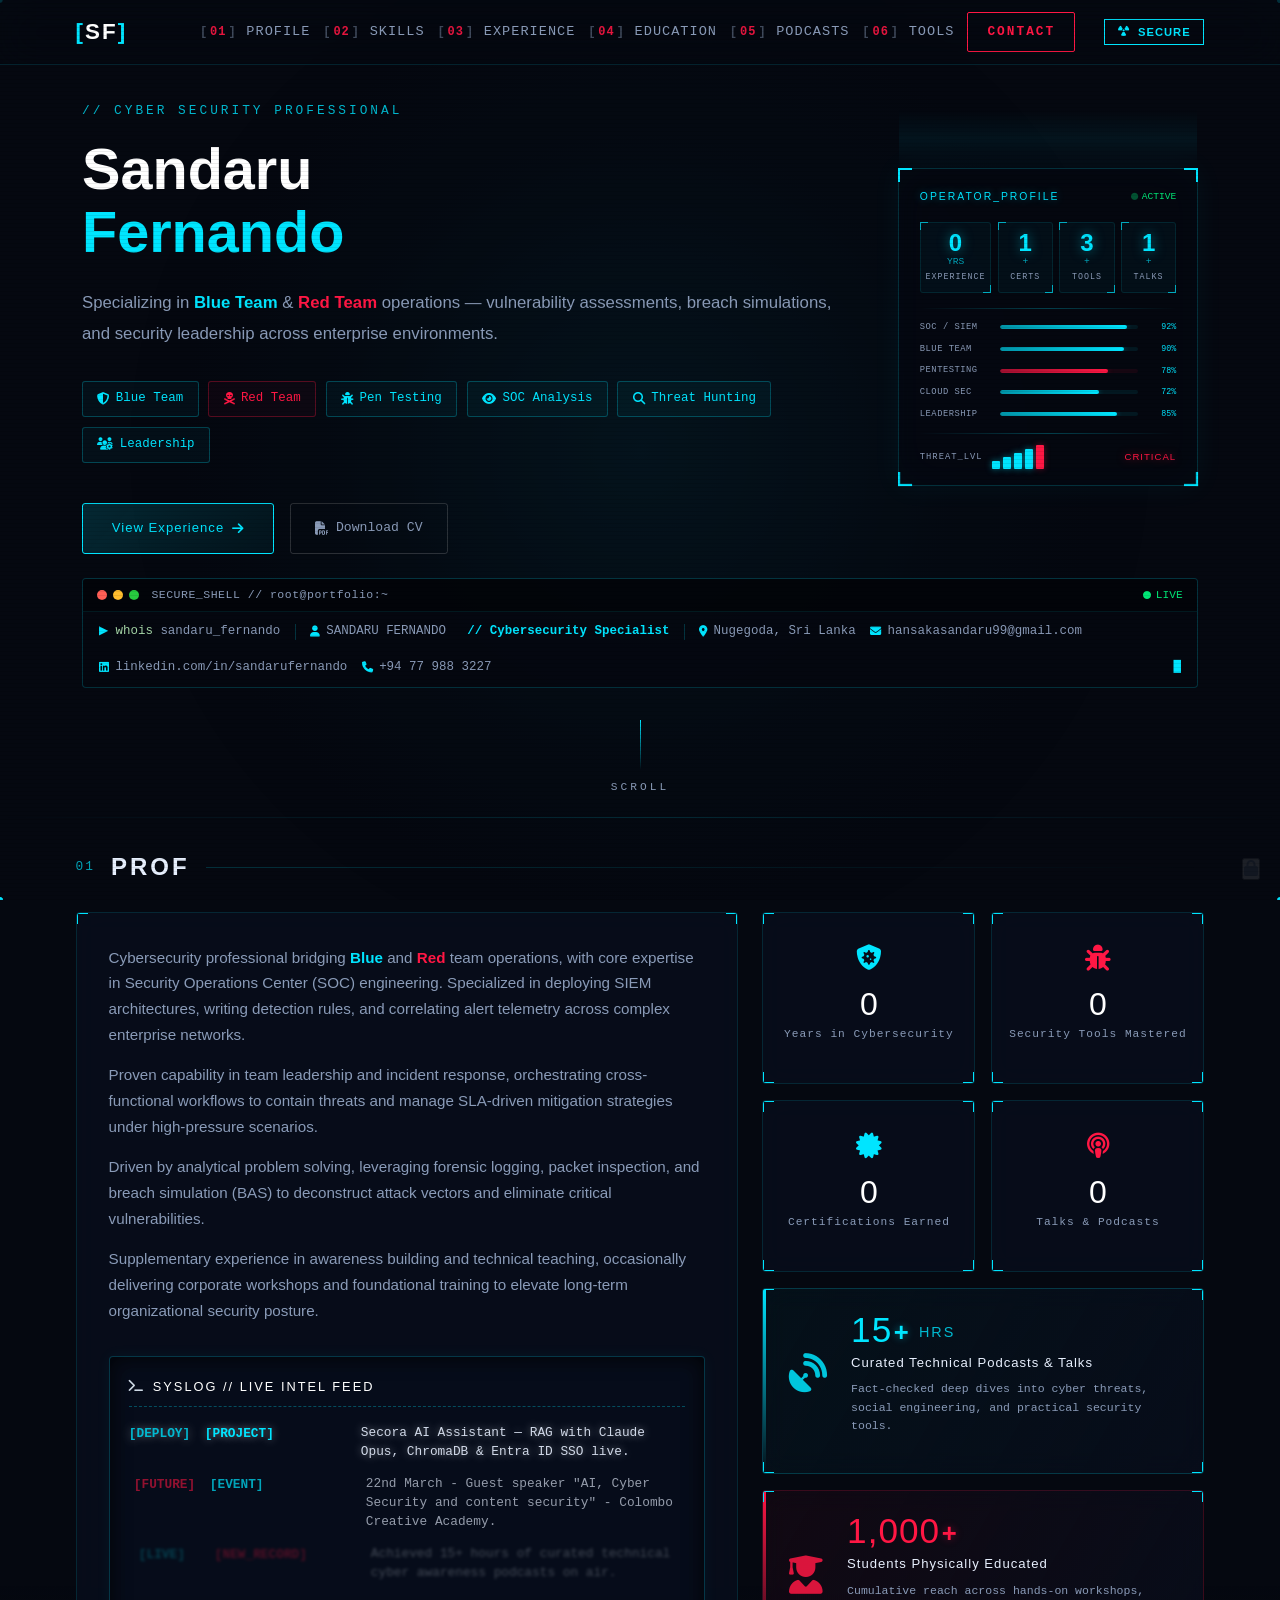
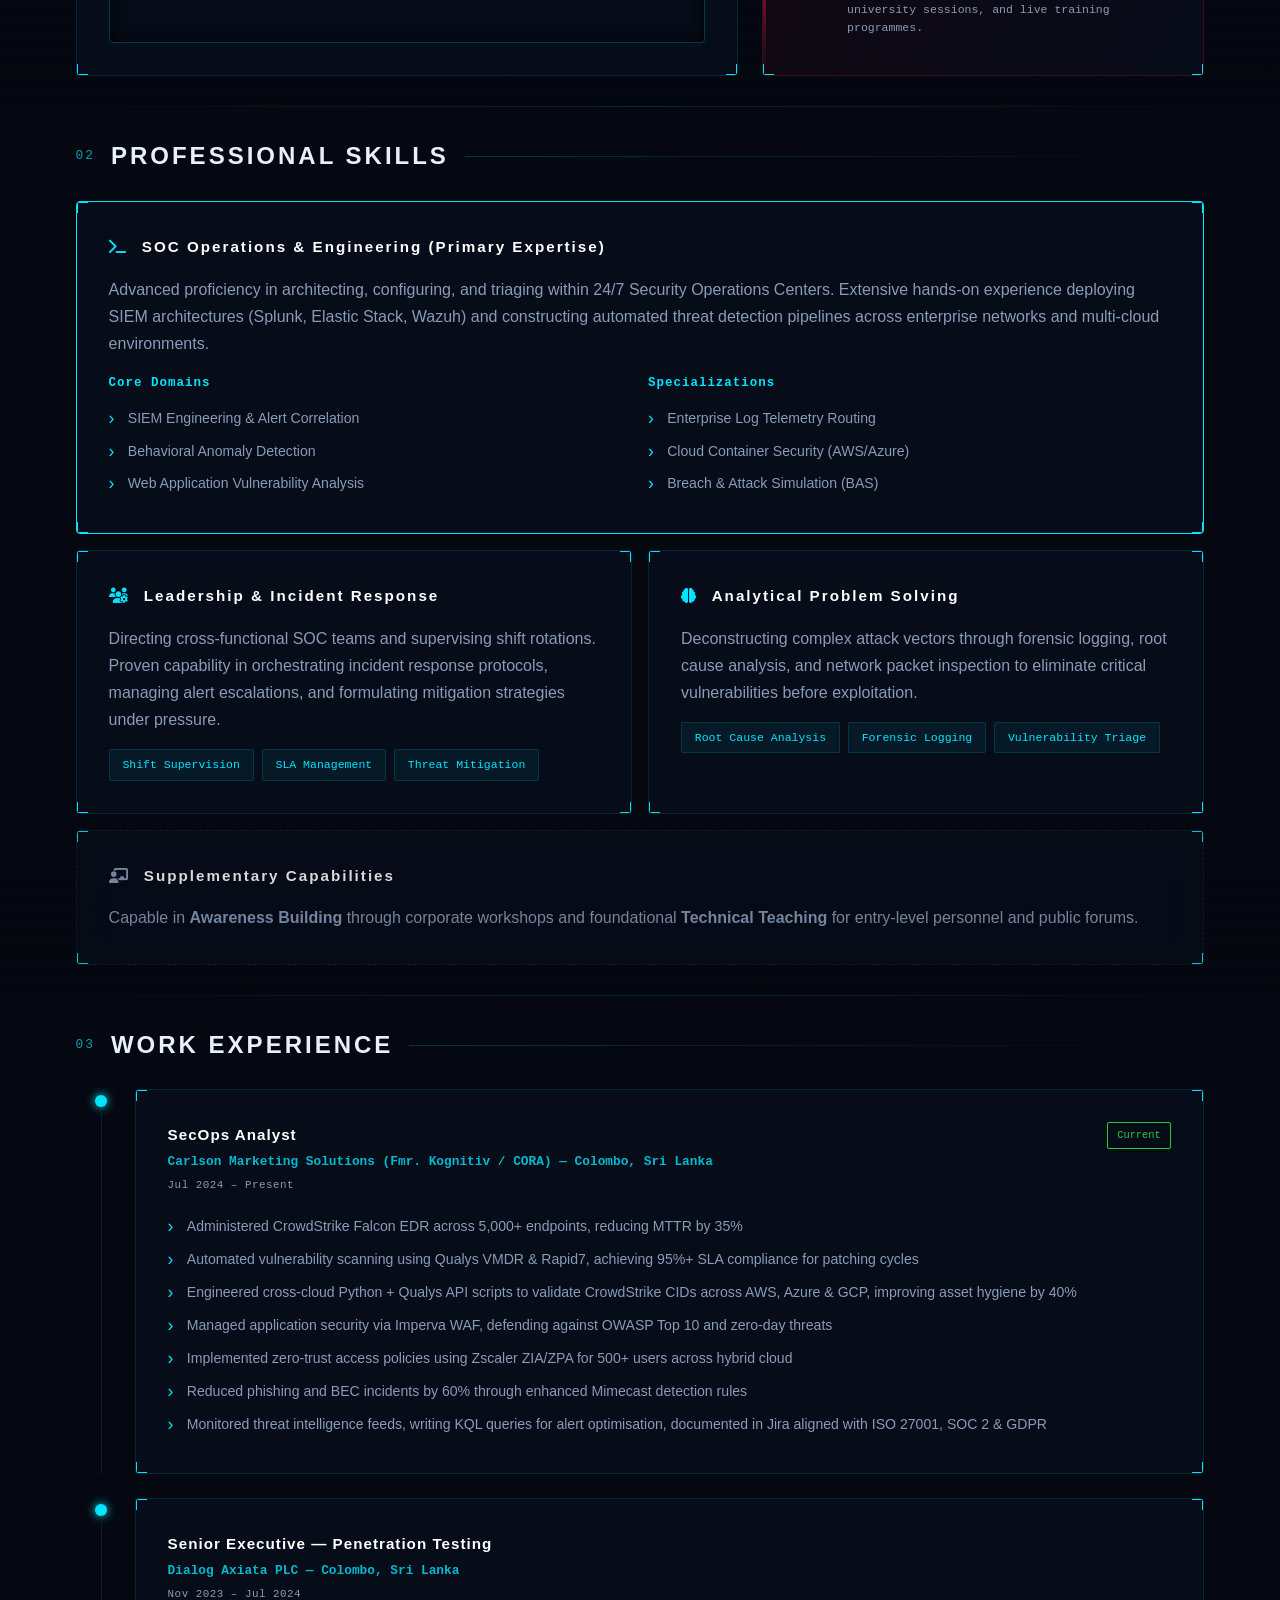
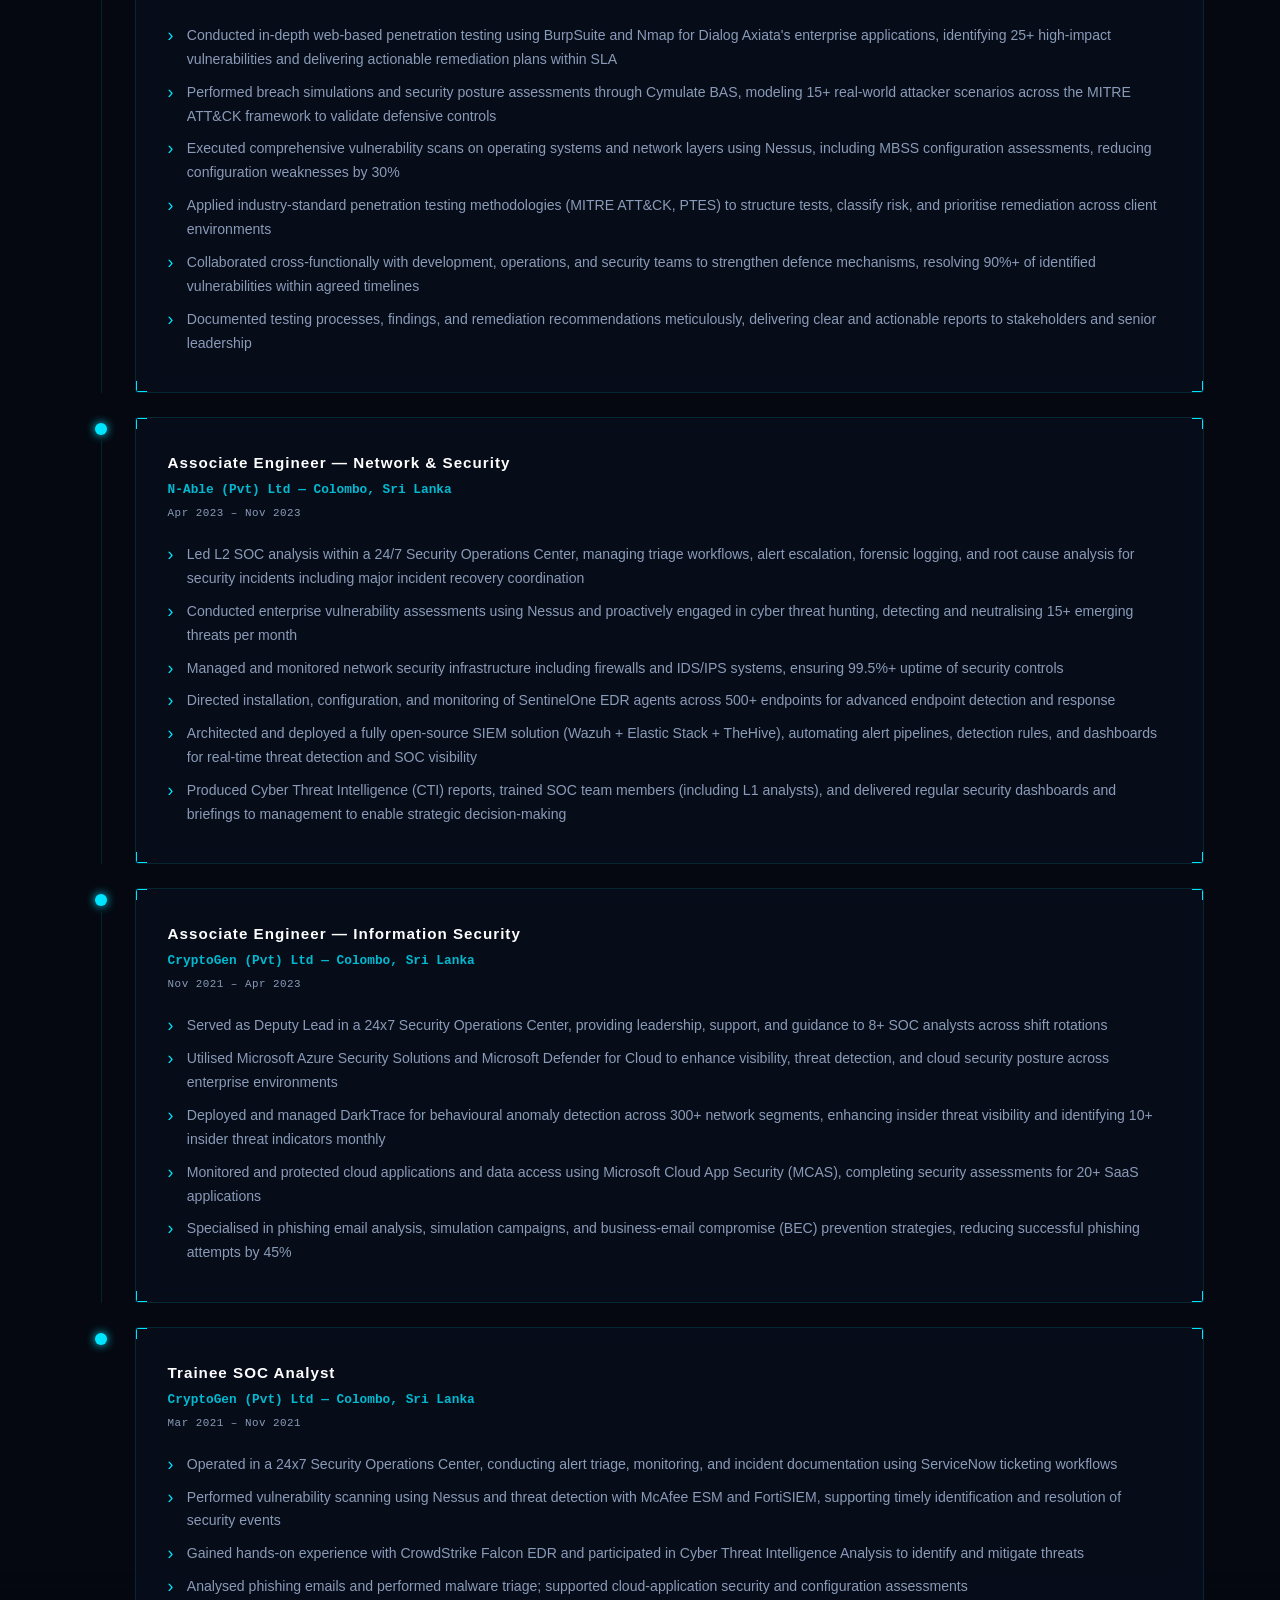
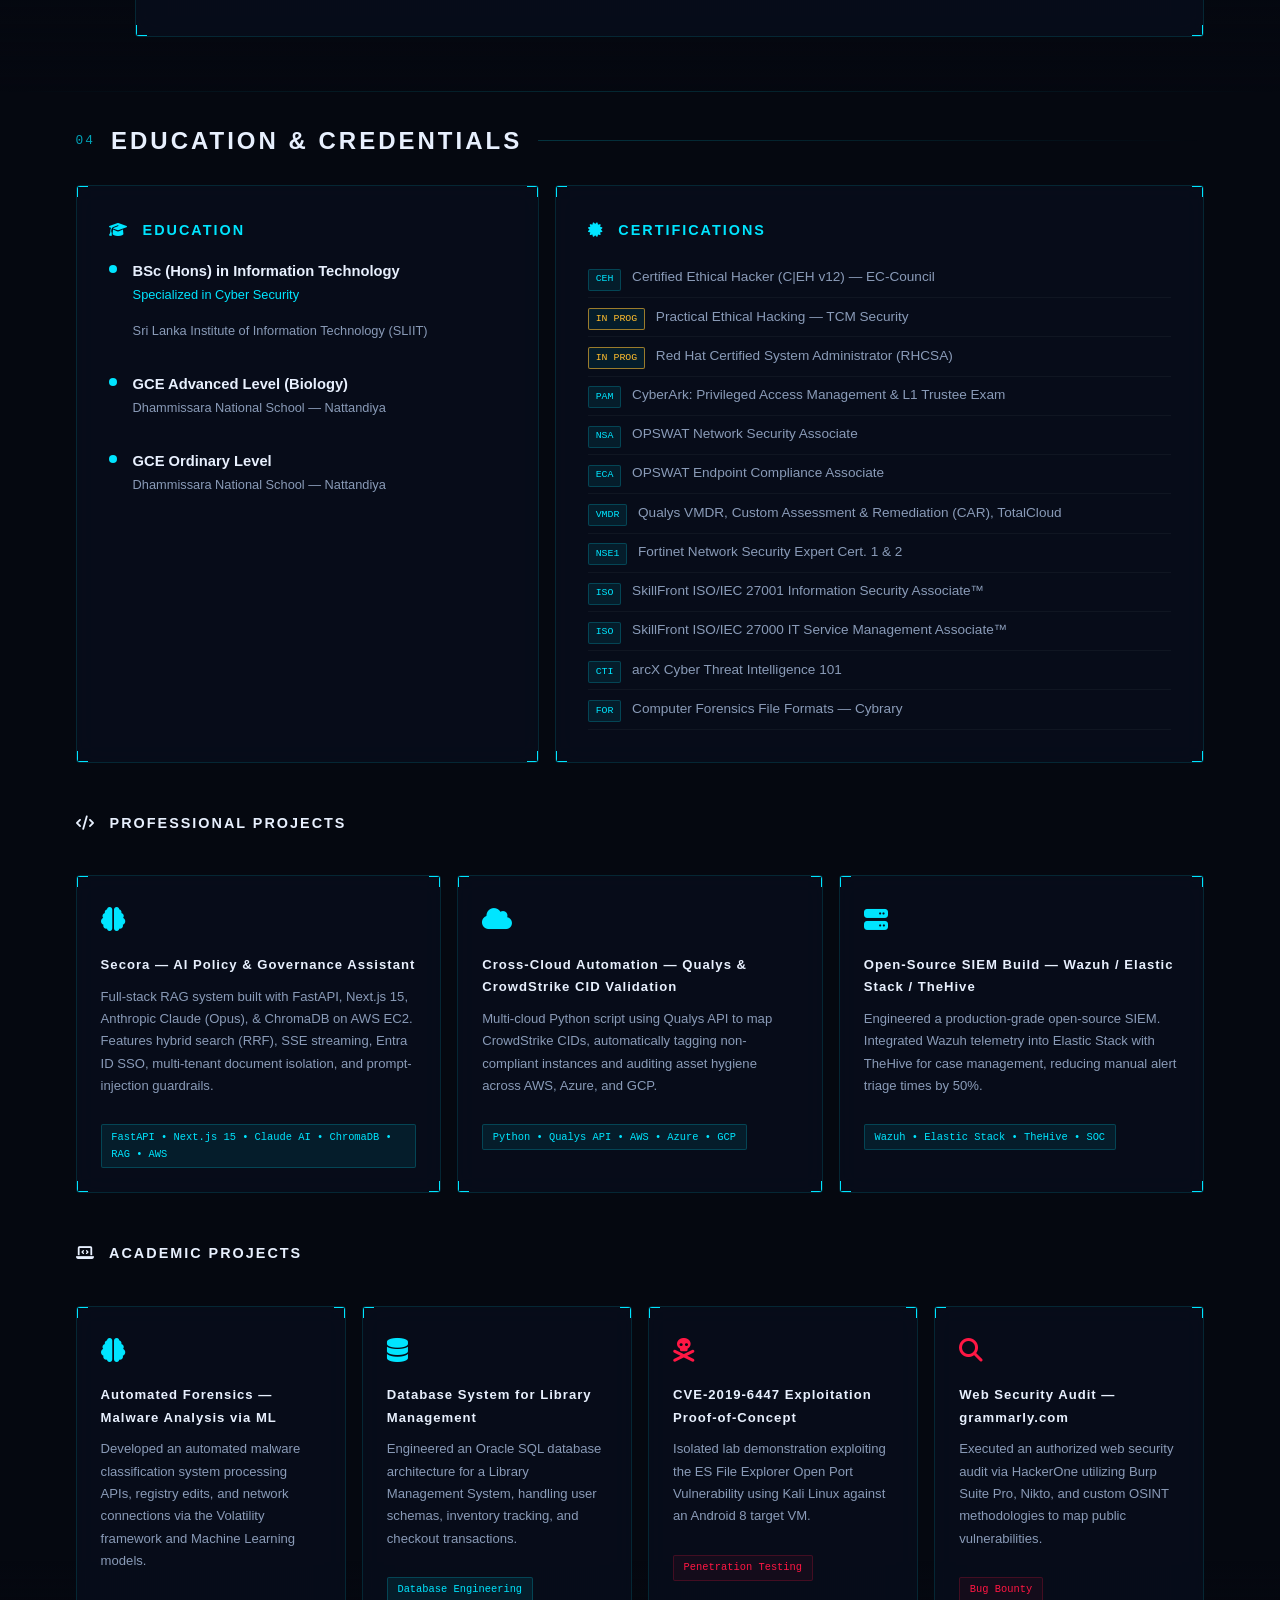
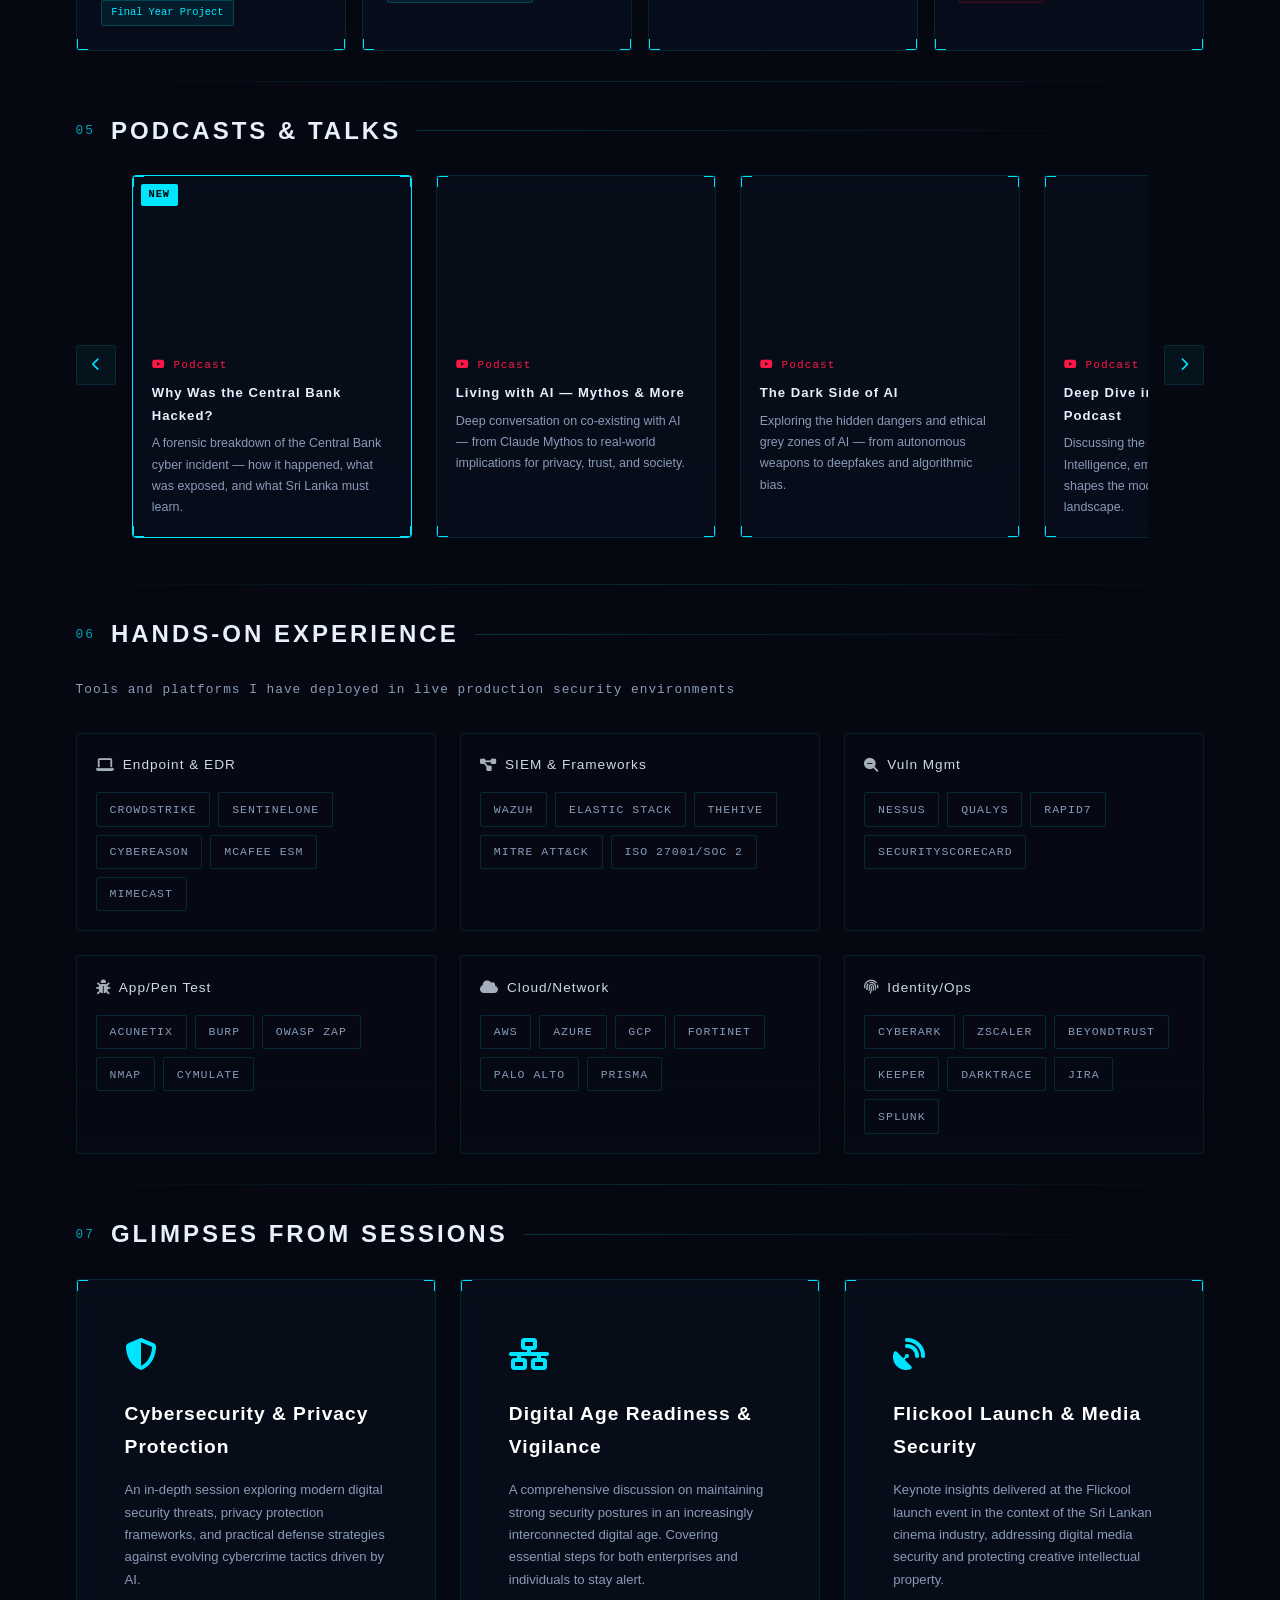
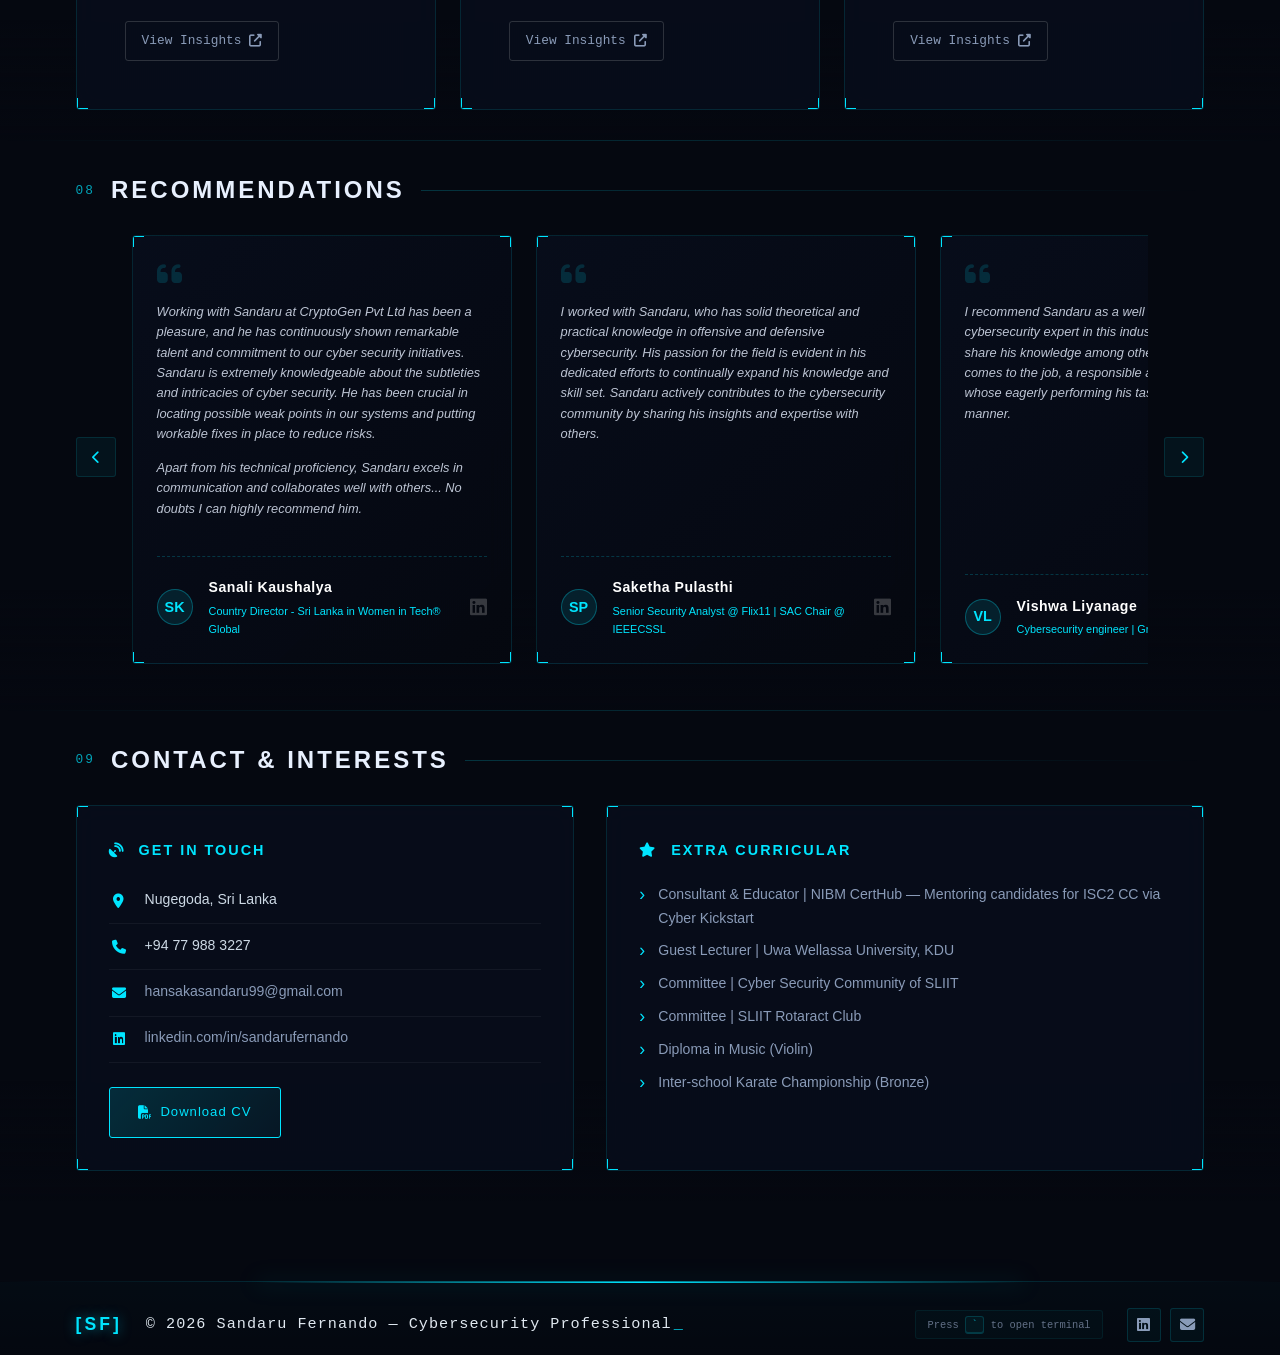
==== commit 511f086e: "feat: Add alien emoji (👽) favicon and page title prefix" ====
--- a/index.html
+++ b/index.html
@@ -4,7 +4,9 @@
     <meta charset="UTF-8">
     <meta name="viewport" content="width=device-width, initial-scale=1.0">
     <meta http-equiv="Content-Security-Policy" content="default-src 'self'; script-src 'self'; style-src 'self' https://fonts.googleapis.com https://cdnjs.cloudflare.com; font-src 'self' https://fonts.gstatic.com https://cdnjs.cloudflare.com; img-src 'self' data: https://img.youtube.com https://sandarufdo.github.io; connect-src 'self'; media-src 'none'; object-src 'none'; frame-ancestors 'none'; base-uri 'self'; form-action 'self' mailto:;">
-    <title>Sandaru Fernando | Senior Security Operations &amp; Cloud Security Engineer</title>
+    <title>👽 Sandaru Fernando | Senior Security Operations &amp; Cloud Security Engineer</title>
+    <link rel="icon" type="image/svg+xml" href="favicon.svg">
+    <link rel="alternate icon" href="data:image/svg+xml,<svg xmlns=%22http://www.w3.org/2000/svg%22 viewBox=%220 0 100 100%22><text y=%22.9em%22 font-size=%2290%22>👽</text></svg>">
     <meta name="description" content="Official portfolio of Sandaru Fernando — Senior Security Operations (SOC) &amp; Cloud Security Engineer specializing in incident response, penetration testing, EDR/SIEM, and AI security governance in Colombo, Sri Lanka.">
     <meta name="keywords" content="Sandaru Fernando, Sandaru Fernando Cybersecurity, Sandaru Fernando SOC, Sandaru Fernando Portfolio, Sandaru Fernando CV, Cloud Security Engineer Colombo, Cybersecurity Sri Lanka, SLIIT Cyber Security">
     <link rel="canonical" href="https://sandarufdo.github.io/">
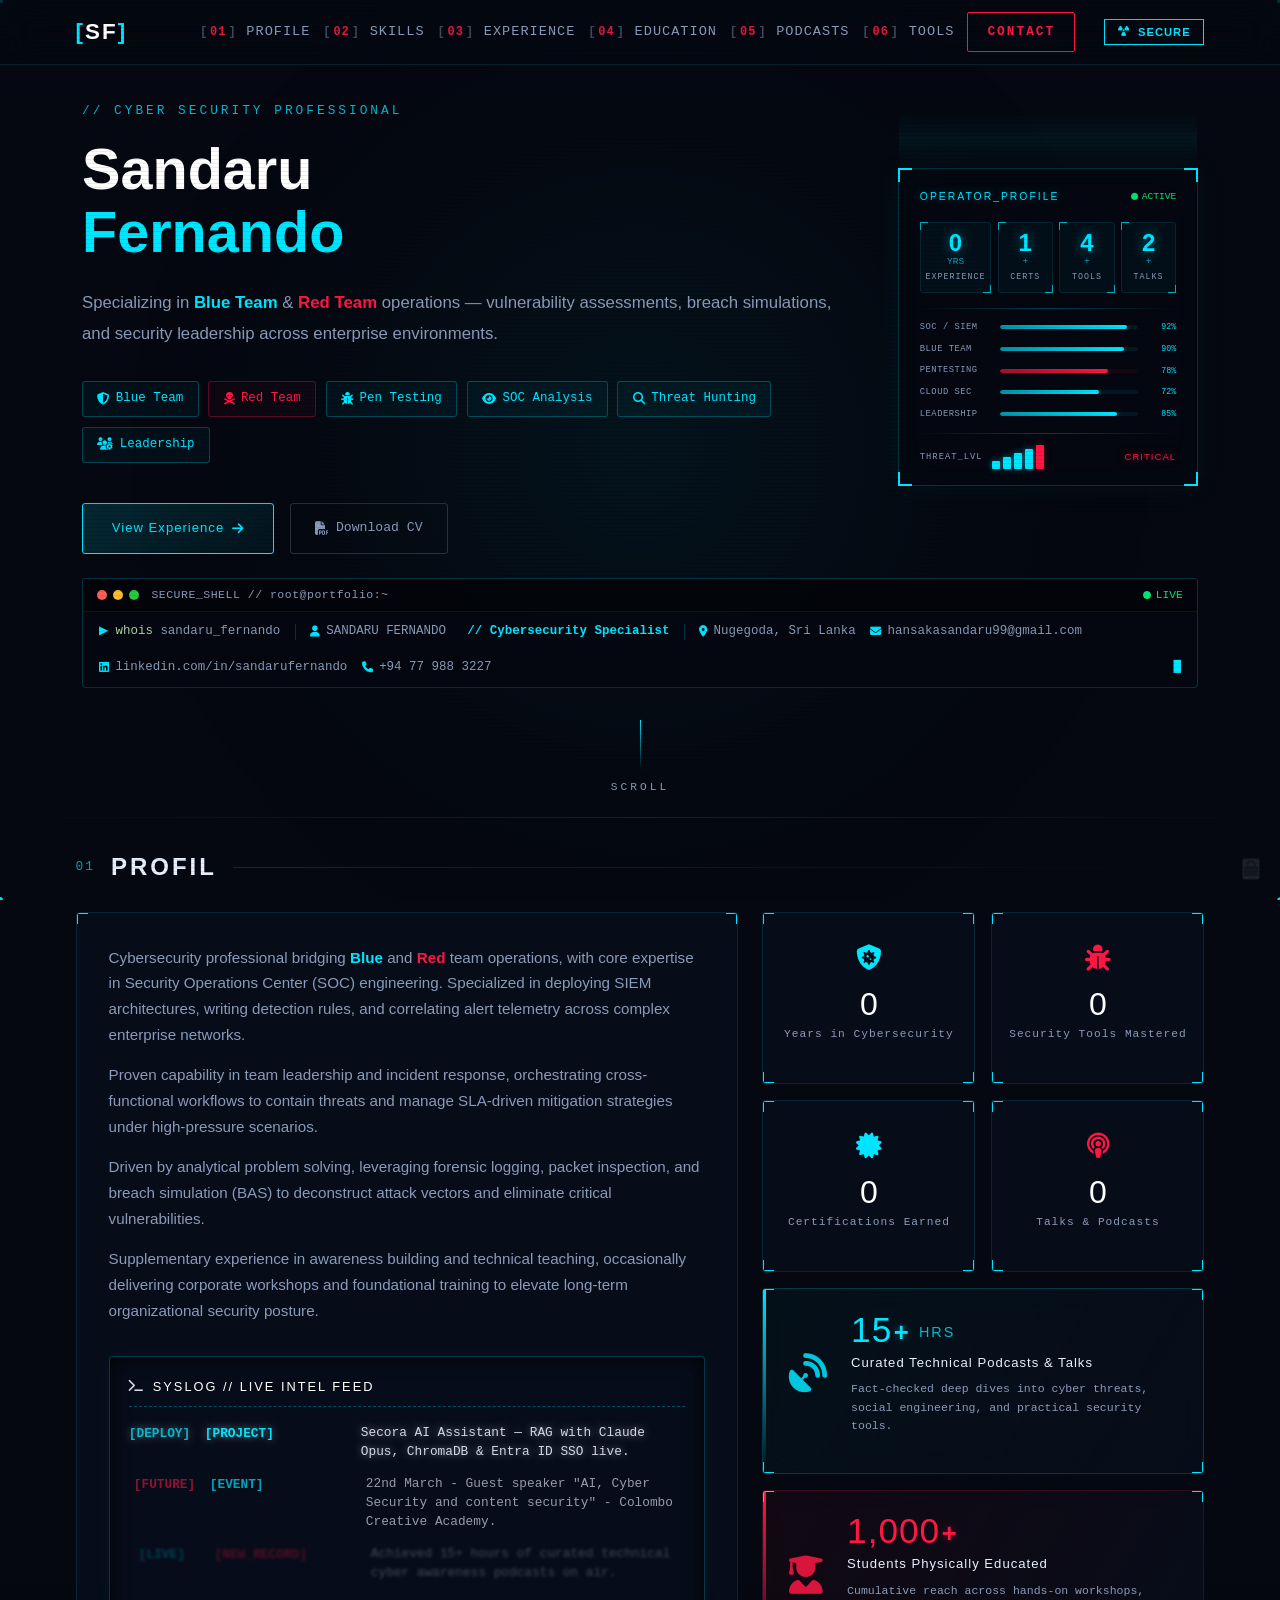
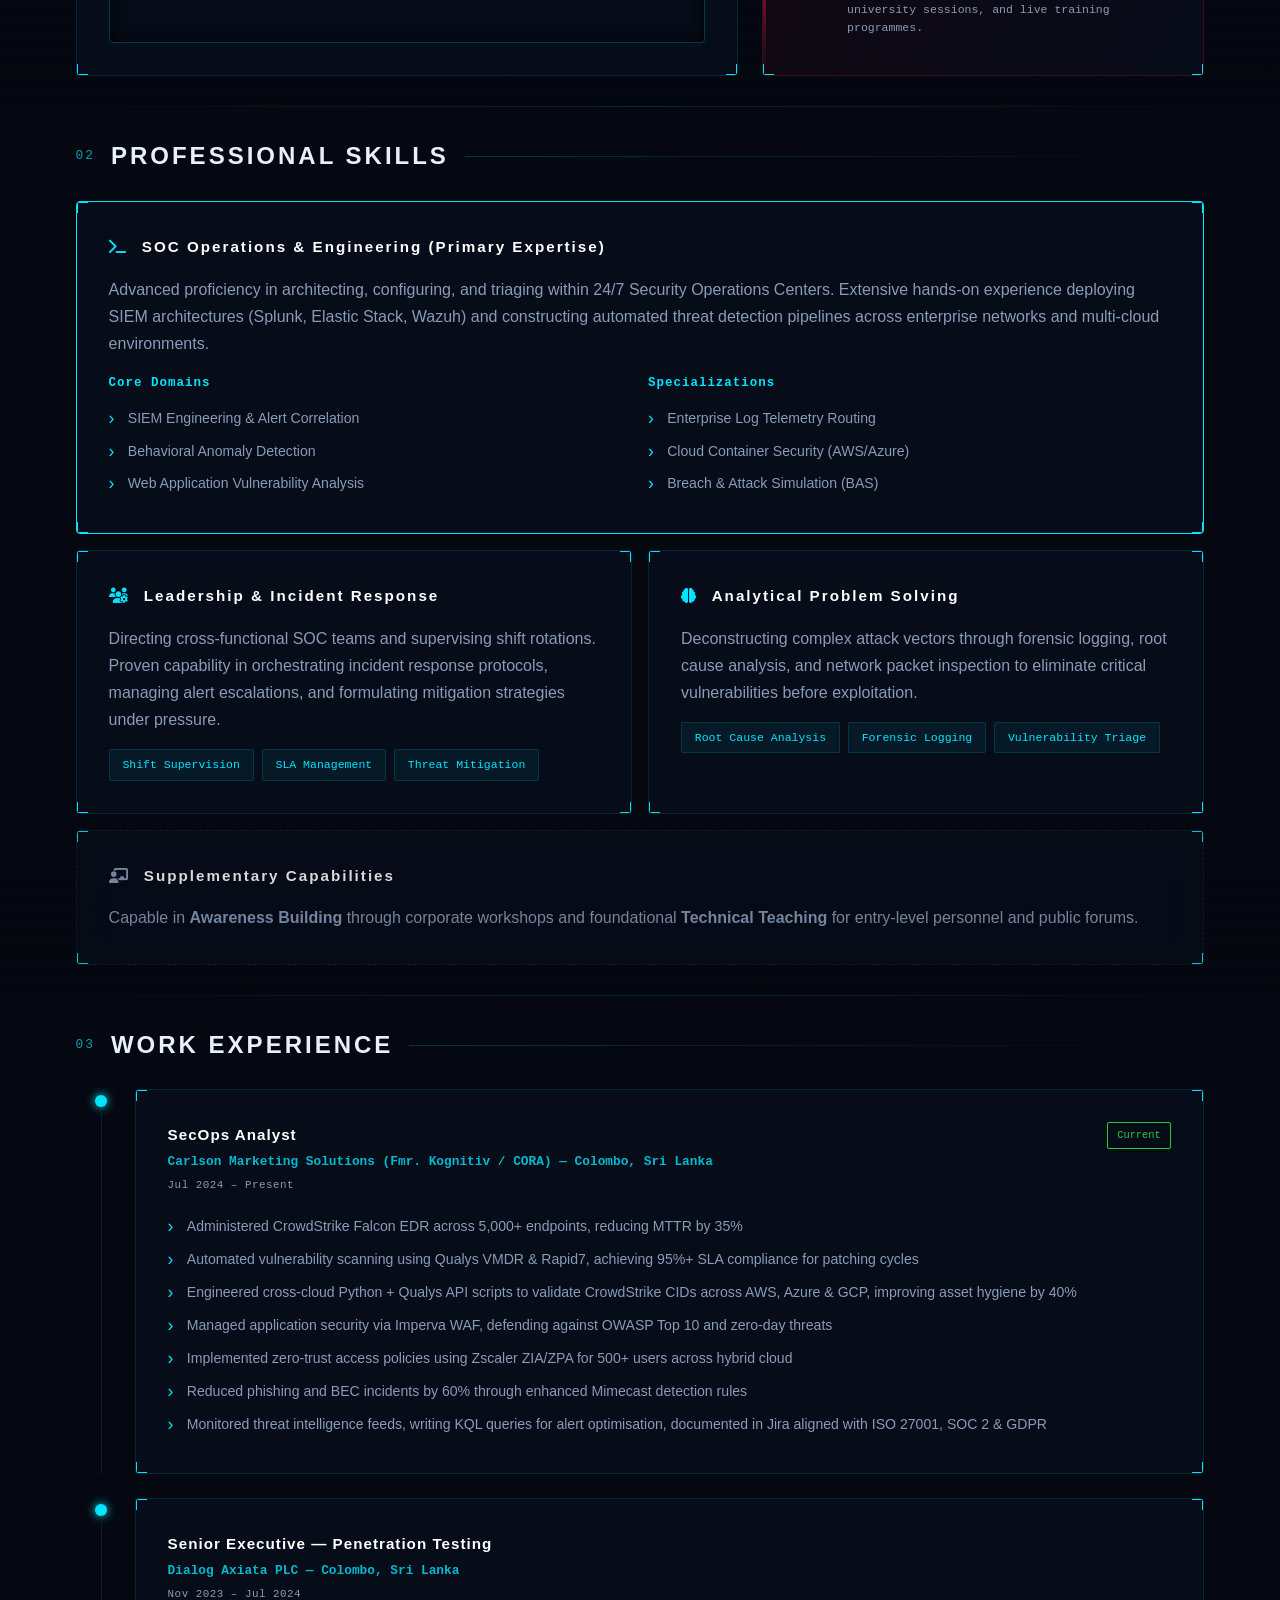
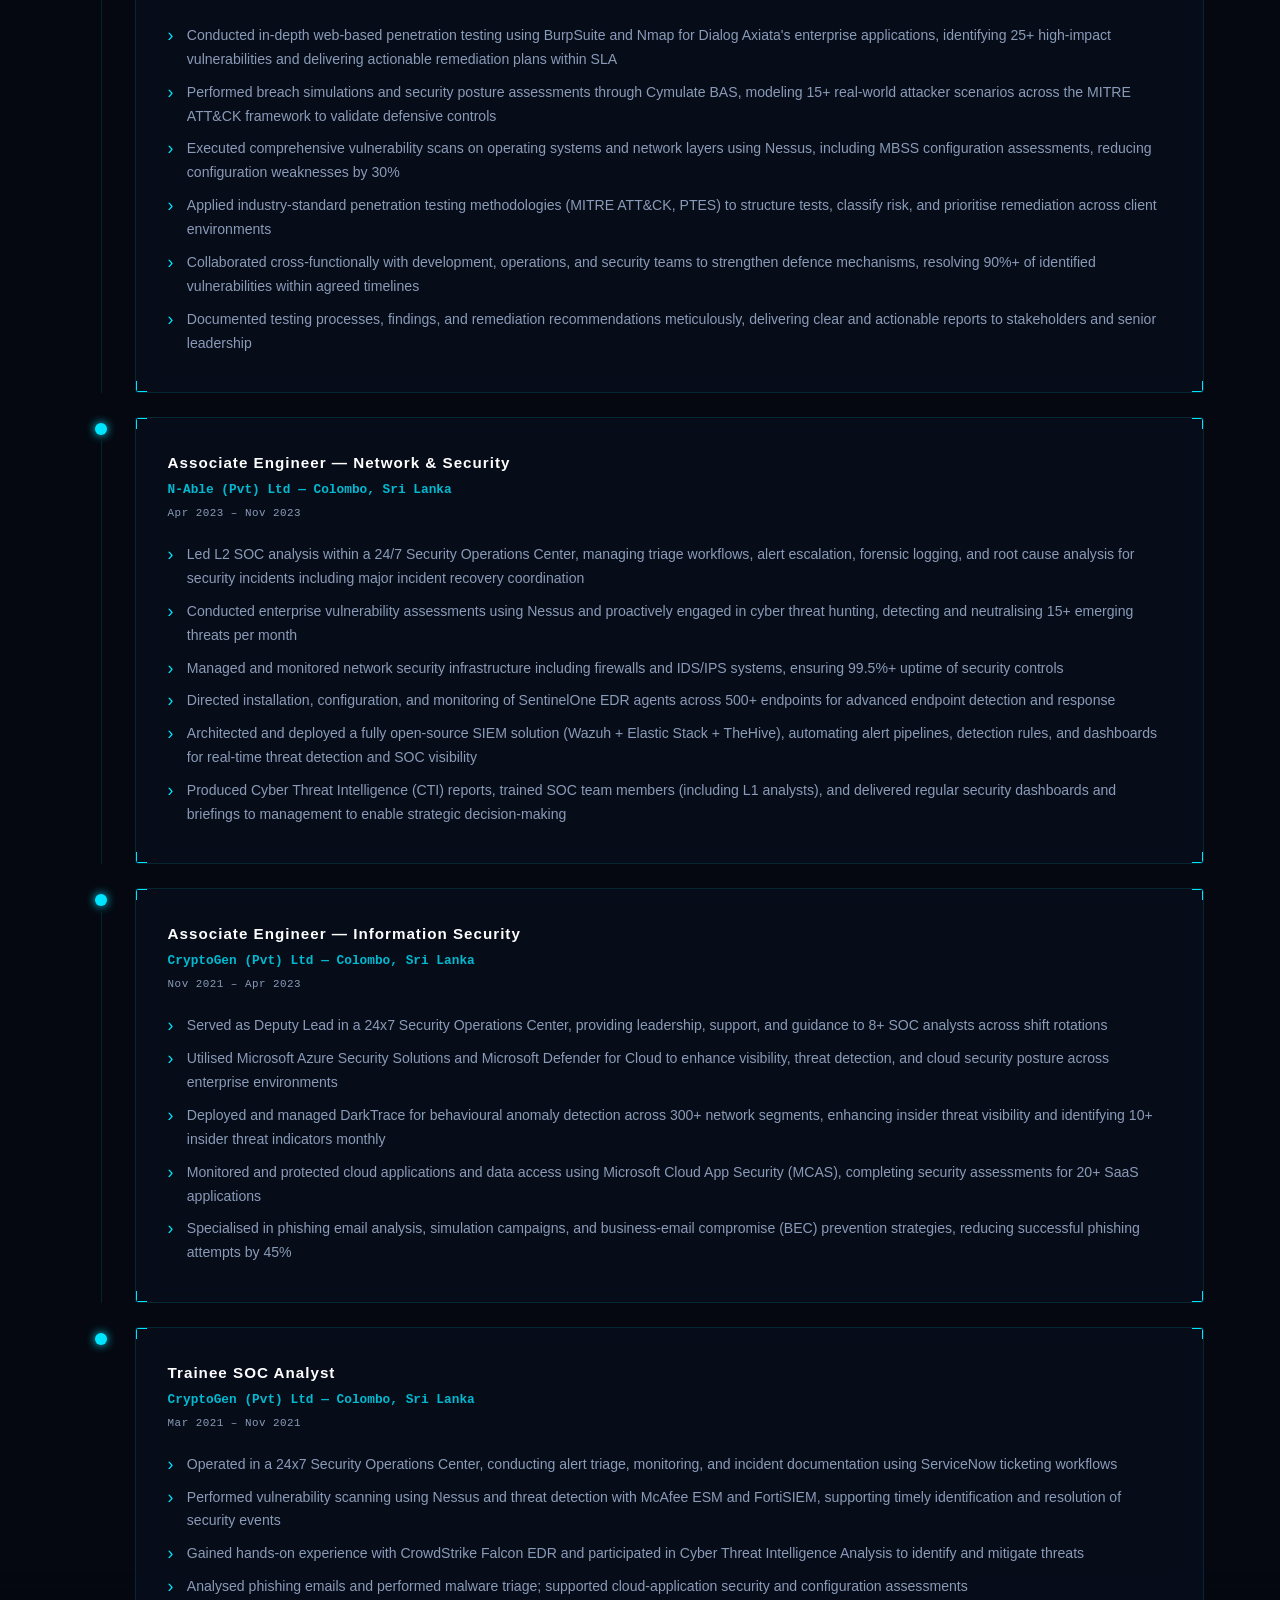
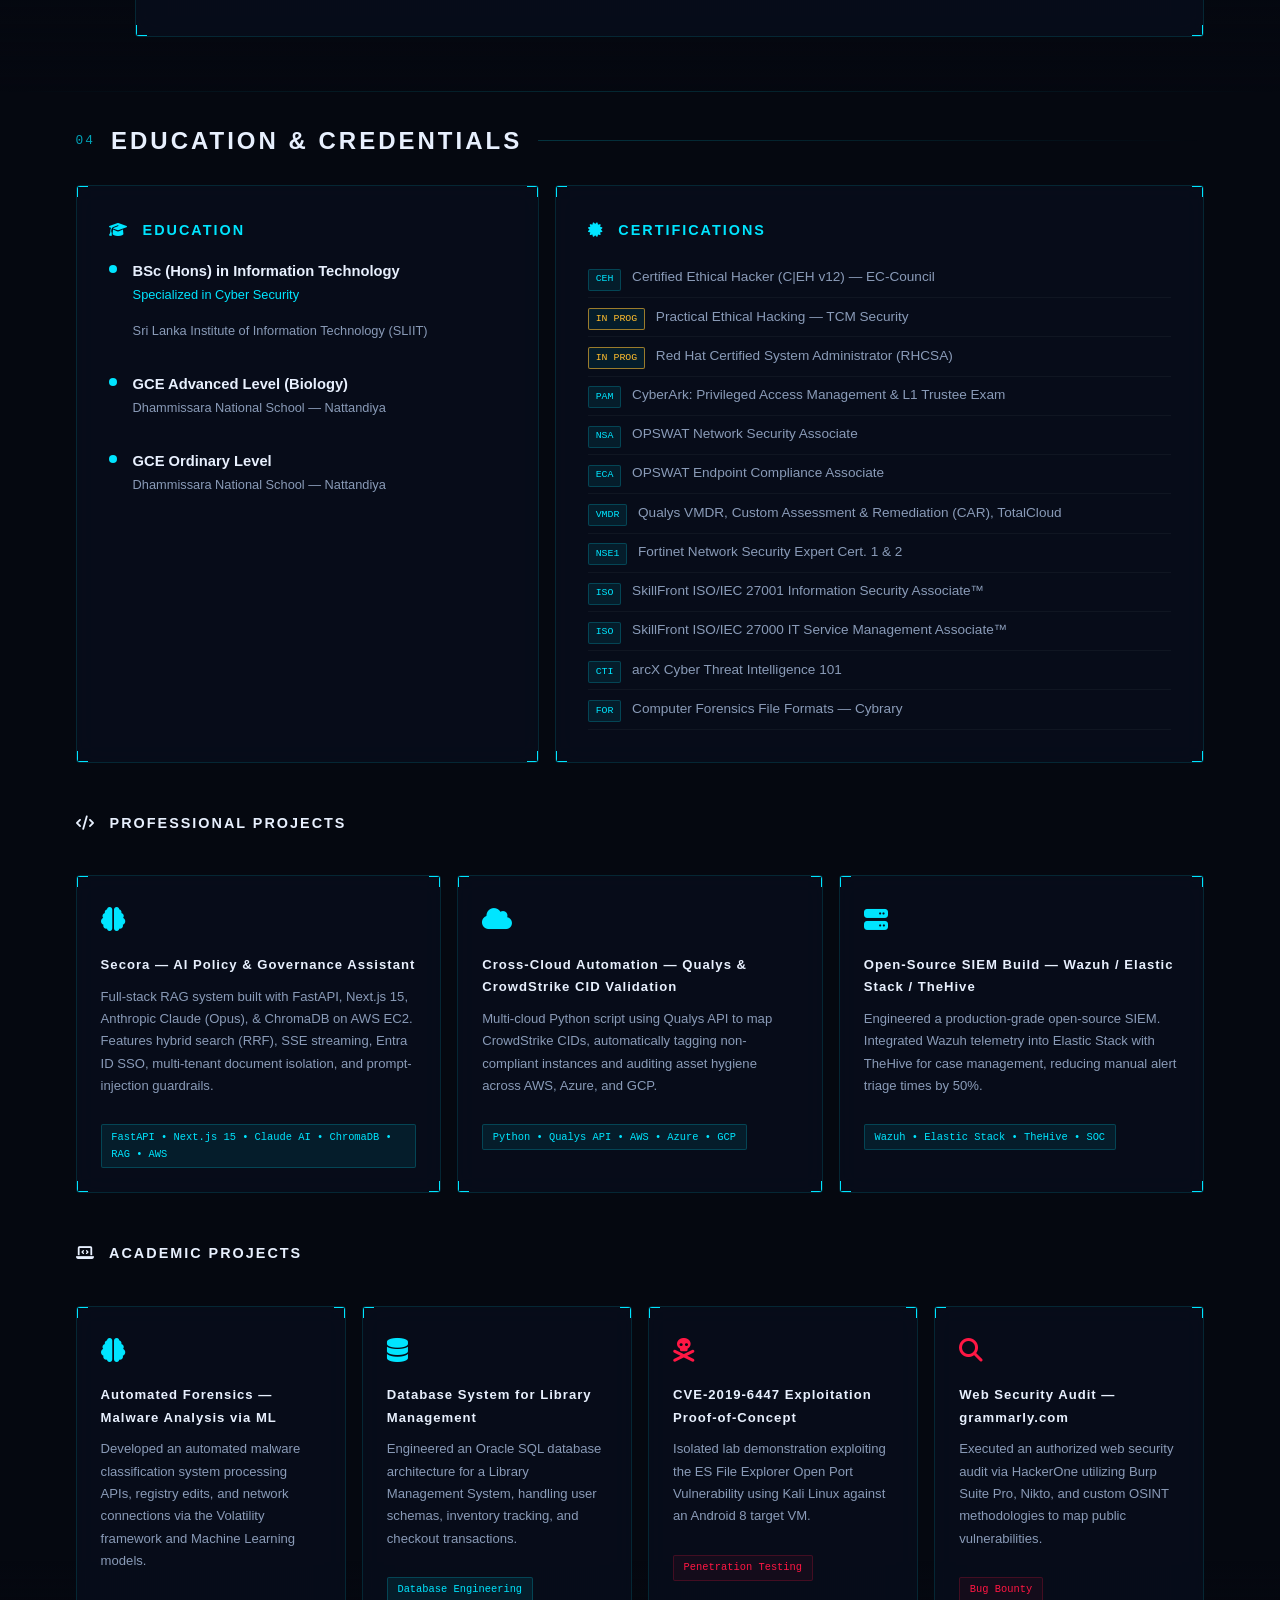
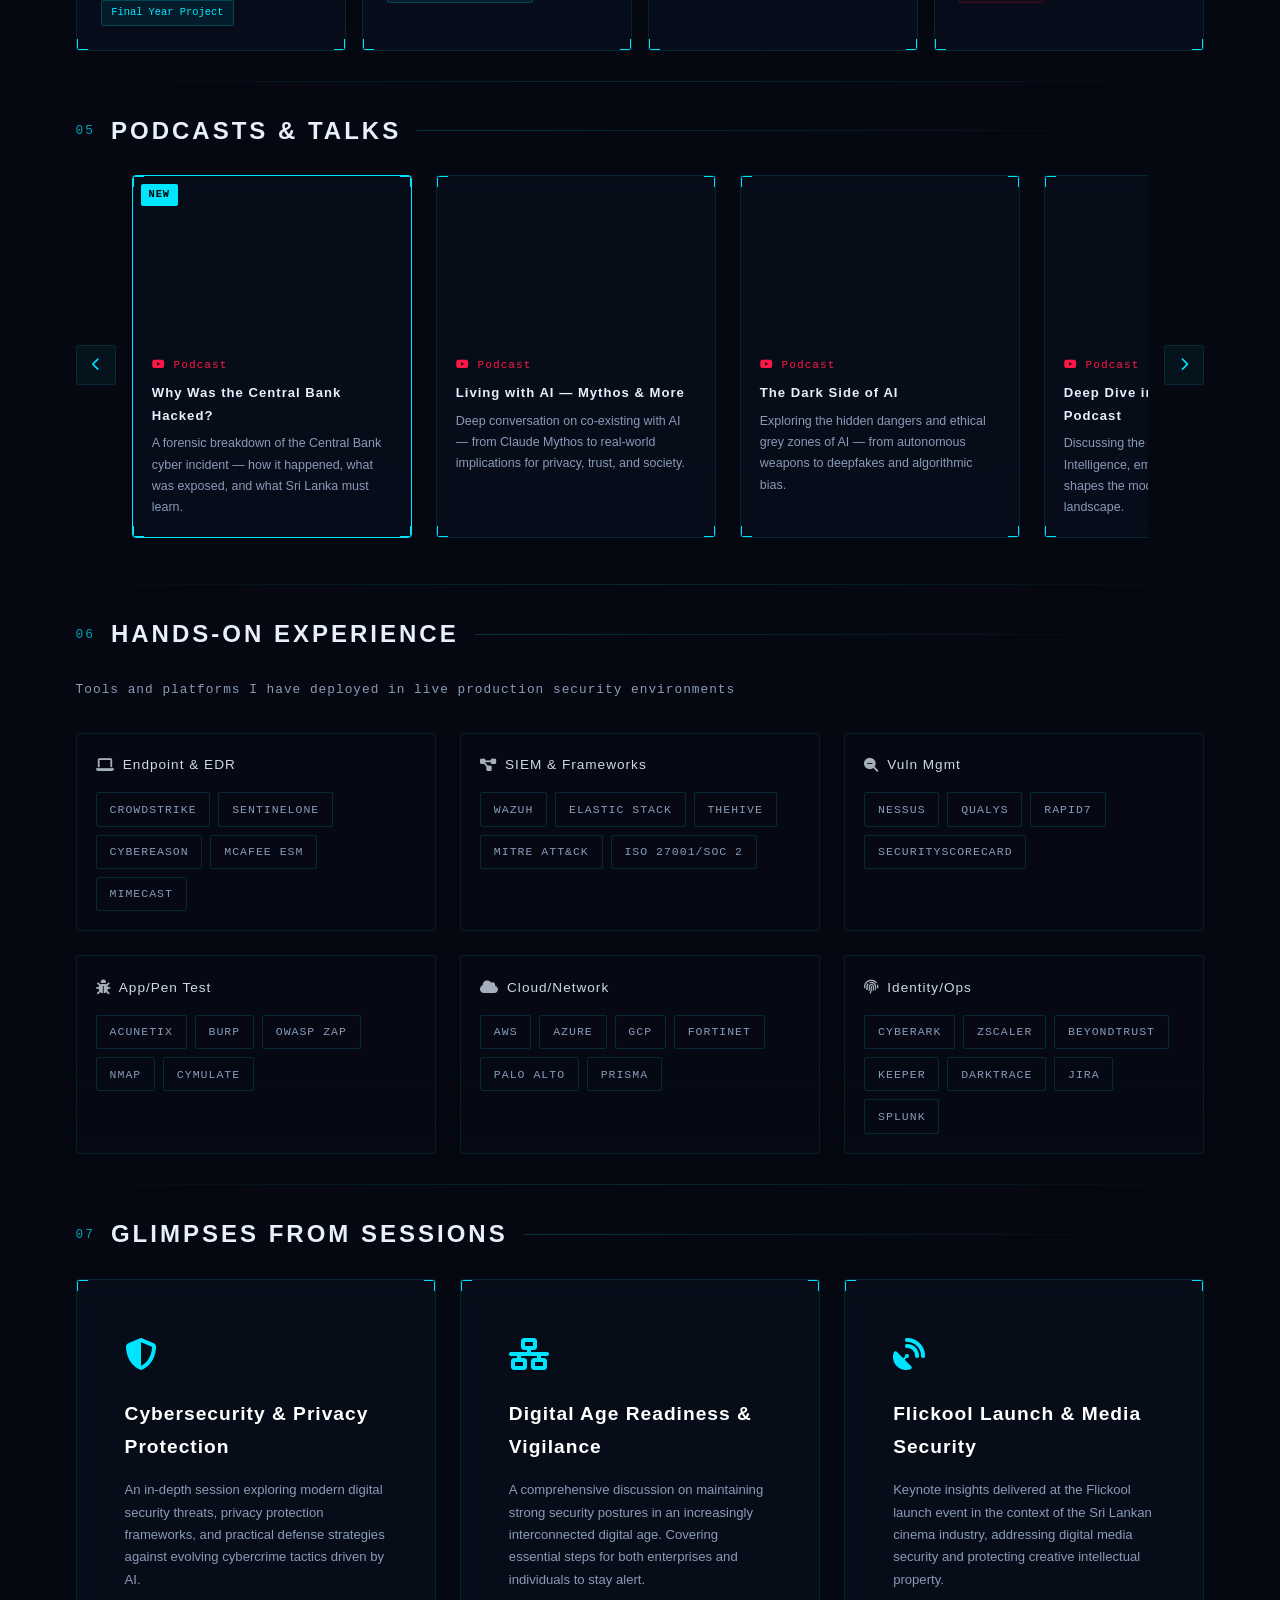
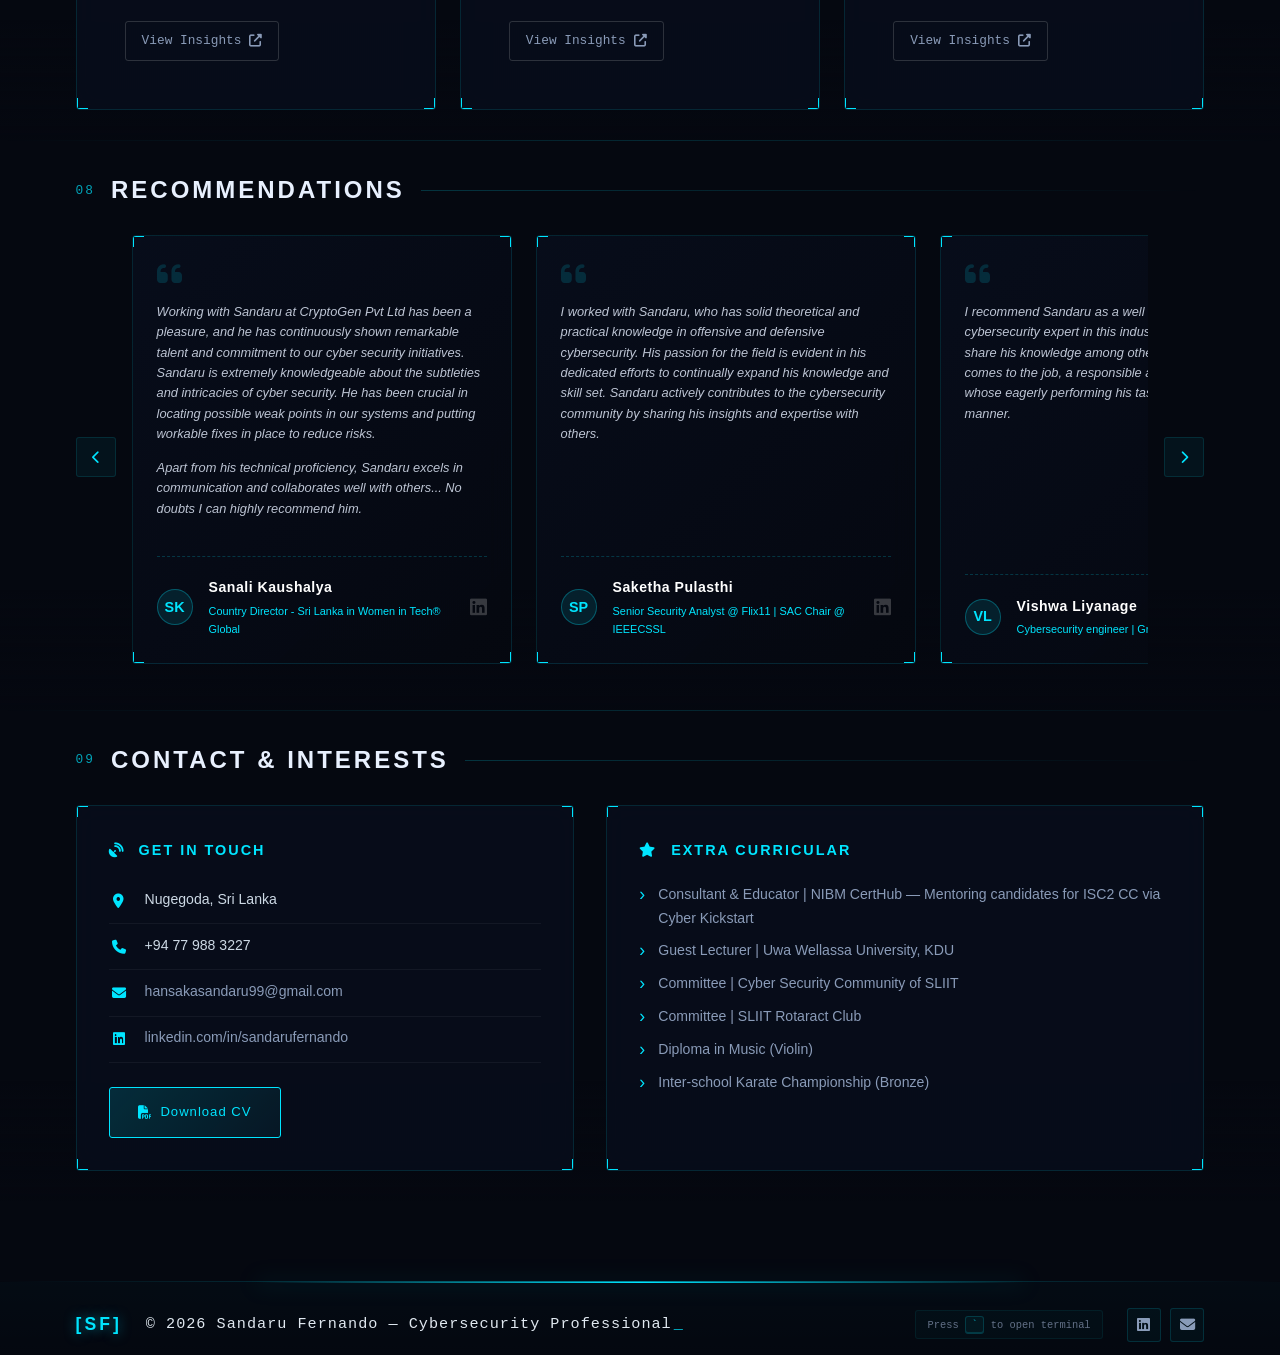
==== commit 6701cbca: "style: Upgrade to futuristic cyberpunk alien favicon and fix duplicate title emoji" ====
--- a/index.html
+++ b/index.html
@@ -4,9 +4,11 @@
     <meta charset="UTF-8">
     <meta name="viewport" content="width=device-width, initial-scale=1.0">
     <meta http-equiv="Content-Security-Policy" content="default-src 'self'; script-src 'self'; style-src 'self' https://fonts.googleapis.com https://cdnjs.cloudflare.com; font-src 'self' https://fonts.gstatic.com https://cdnjs.cloudflare.com; img-src 'self' data: https://img.youtube.com https://sandarufdo.github.io; connect-src 'self'; media-src 'none'; object-src 'none'; frame-ancestors 'none'; base-uri 'self'; form-action 'self' mailto:;">
-    <title>👽 Sandaru Fernando | Senior Security Operations &amp; Cloud Security Engineer</title>
+    <title>Sandaru Fernando | Senior Security Operations &amp; Cloud Security Engineer</title>
+    <link rel="icon" type="image/x-icon" href="favicon.ico">
+    <link rel="icon" type="image/png" sizes="64x64" href="favicon.png">
+    <link rel="apple-touch-icon" sizes="180x180" href="apple-touch-icon.png">
     <link rel="icon" type="image/svg+xml" href="favicon.svg">
-    <link rel="alternate icon" href="data:image/svg+xml,<svg xmlns=%22http://www.w3.org/2000/svg%22 viewBox=%220 0 100 100%22><text y=%22.9em%22 font-size=%2290%22>👽</text></svg>">
     <meta name="description" content="Official portfolio of Sandaru Fernando — Senior Security Operations (SOC) &amp; Cloud Security Engineer specializing in incident response, penetration testing, EDR/SIEM, and AI security governance in Colombo, Sri Lanka.">
     <meta name="keywords" content="Sandaru Fernando, Sandaru Fernando Cybersecurity, Sandaru Fernando SOC, Sandaru Fernando Portfolio, Sandaru Fernando CV, Cloud Security Engineer Colombo, Cybersecurity Sri Lanka, SLIIT Cyber Security">
     <link rel="canonical" href="https://sandarufdo.github.io/">
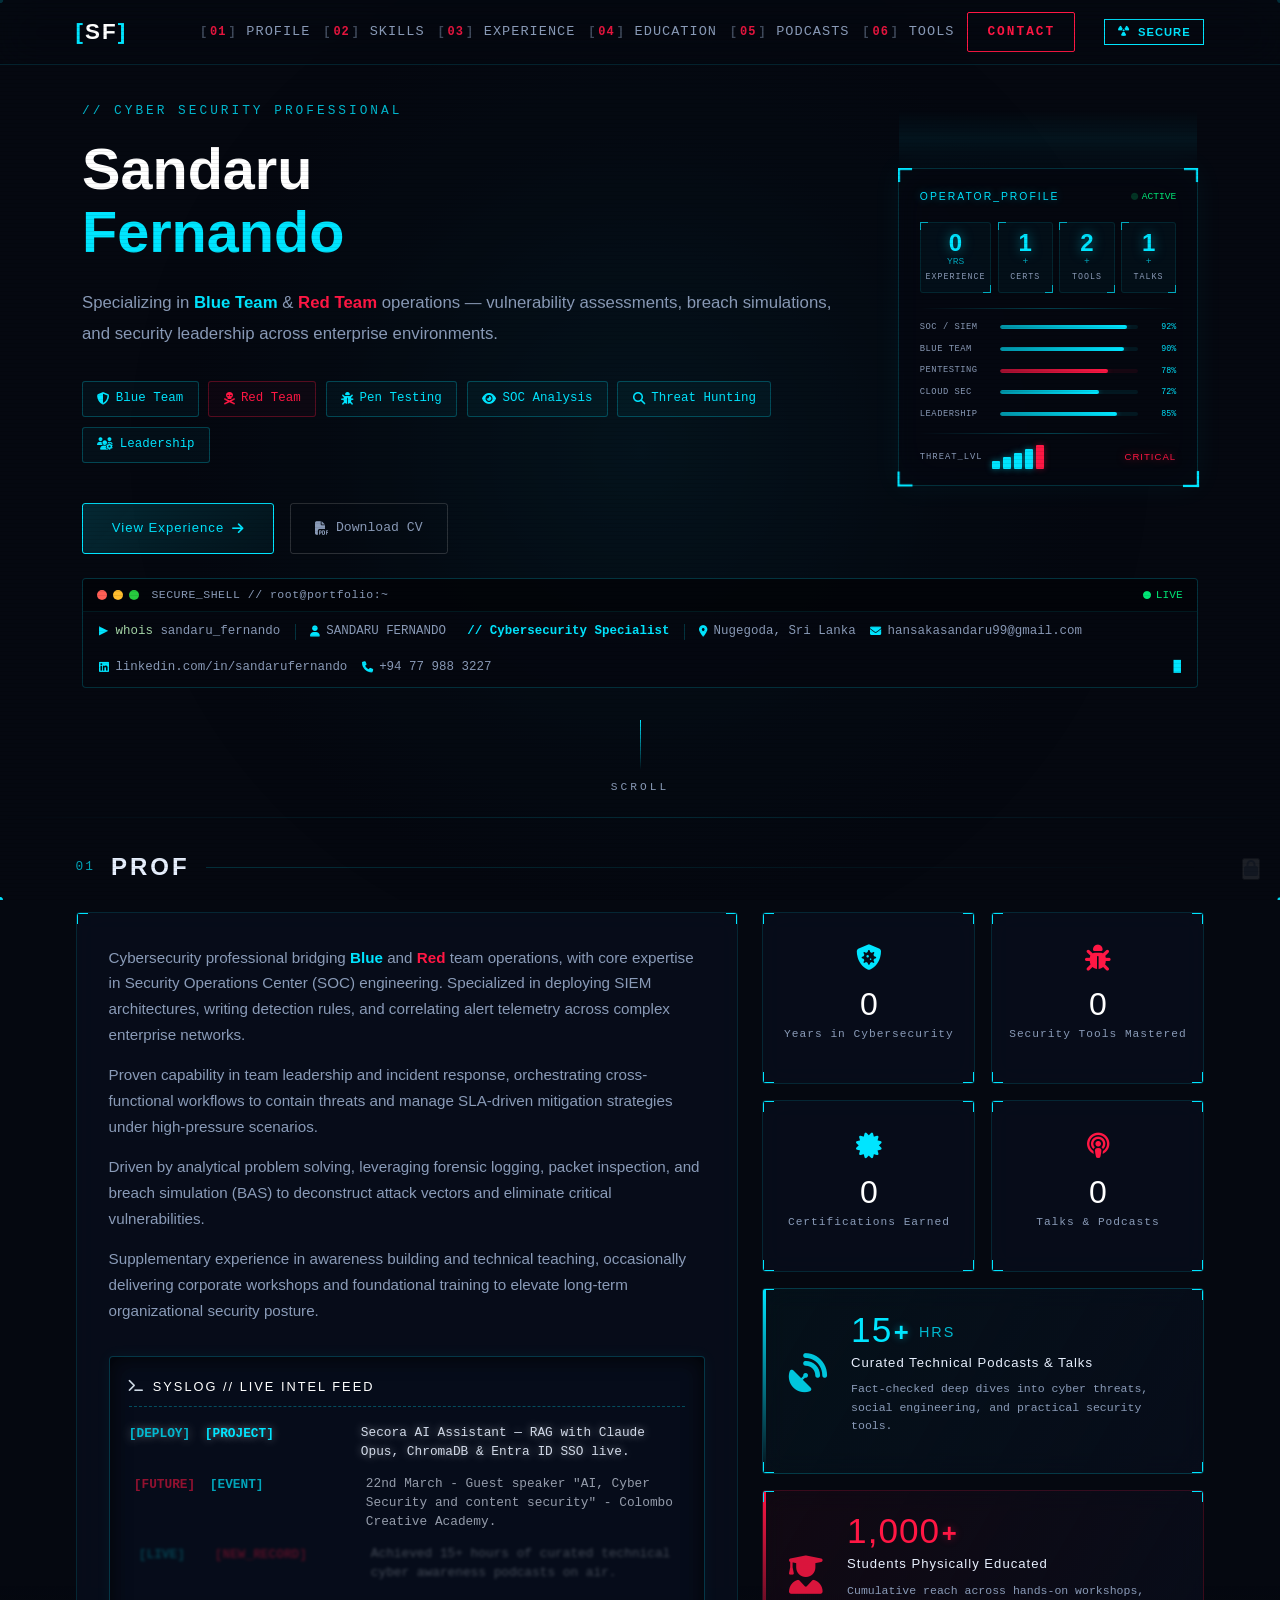
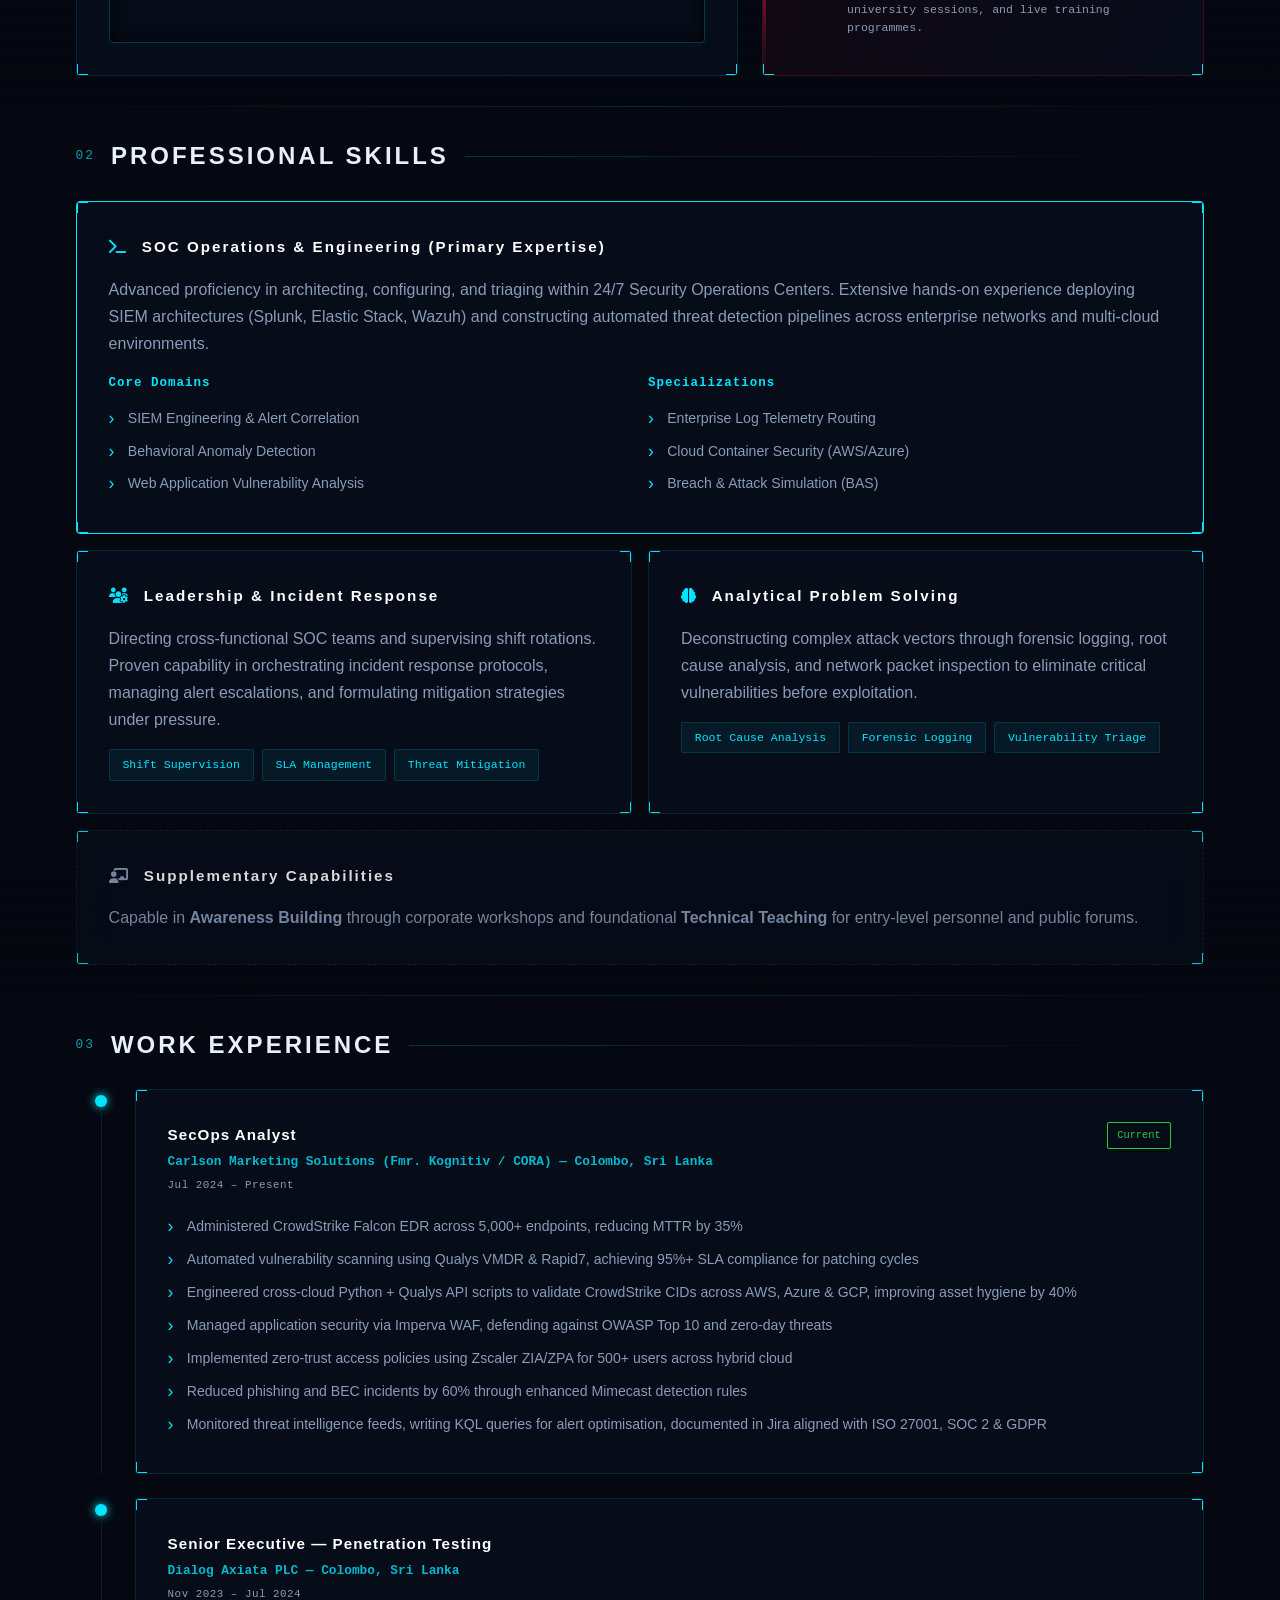
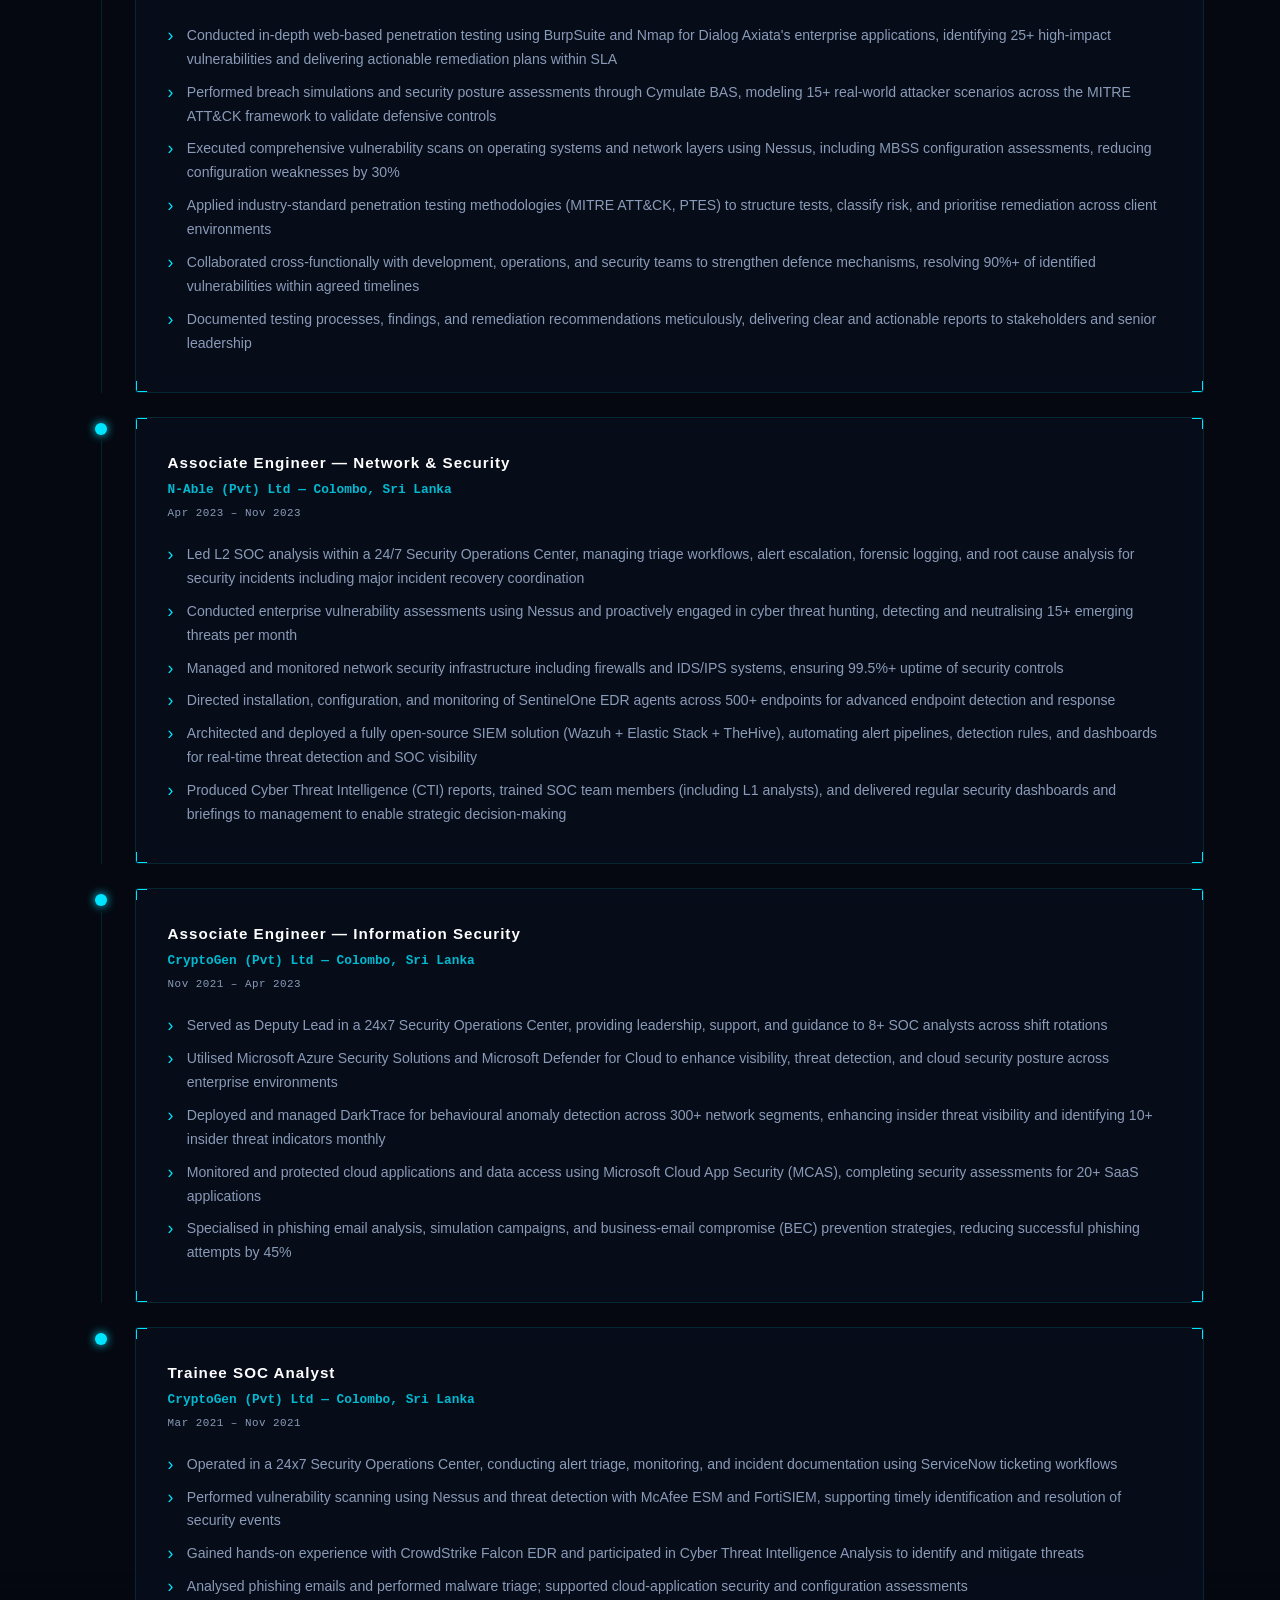
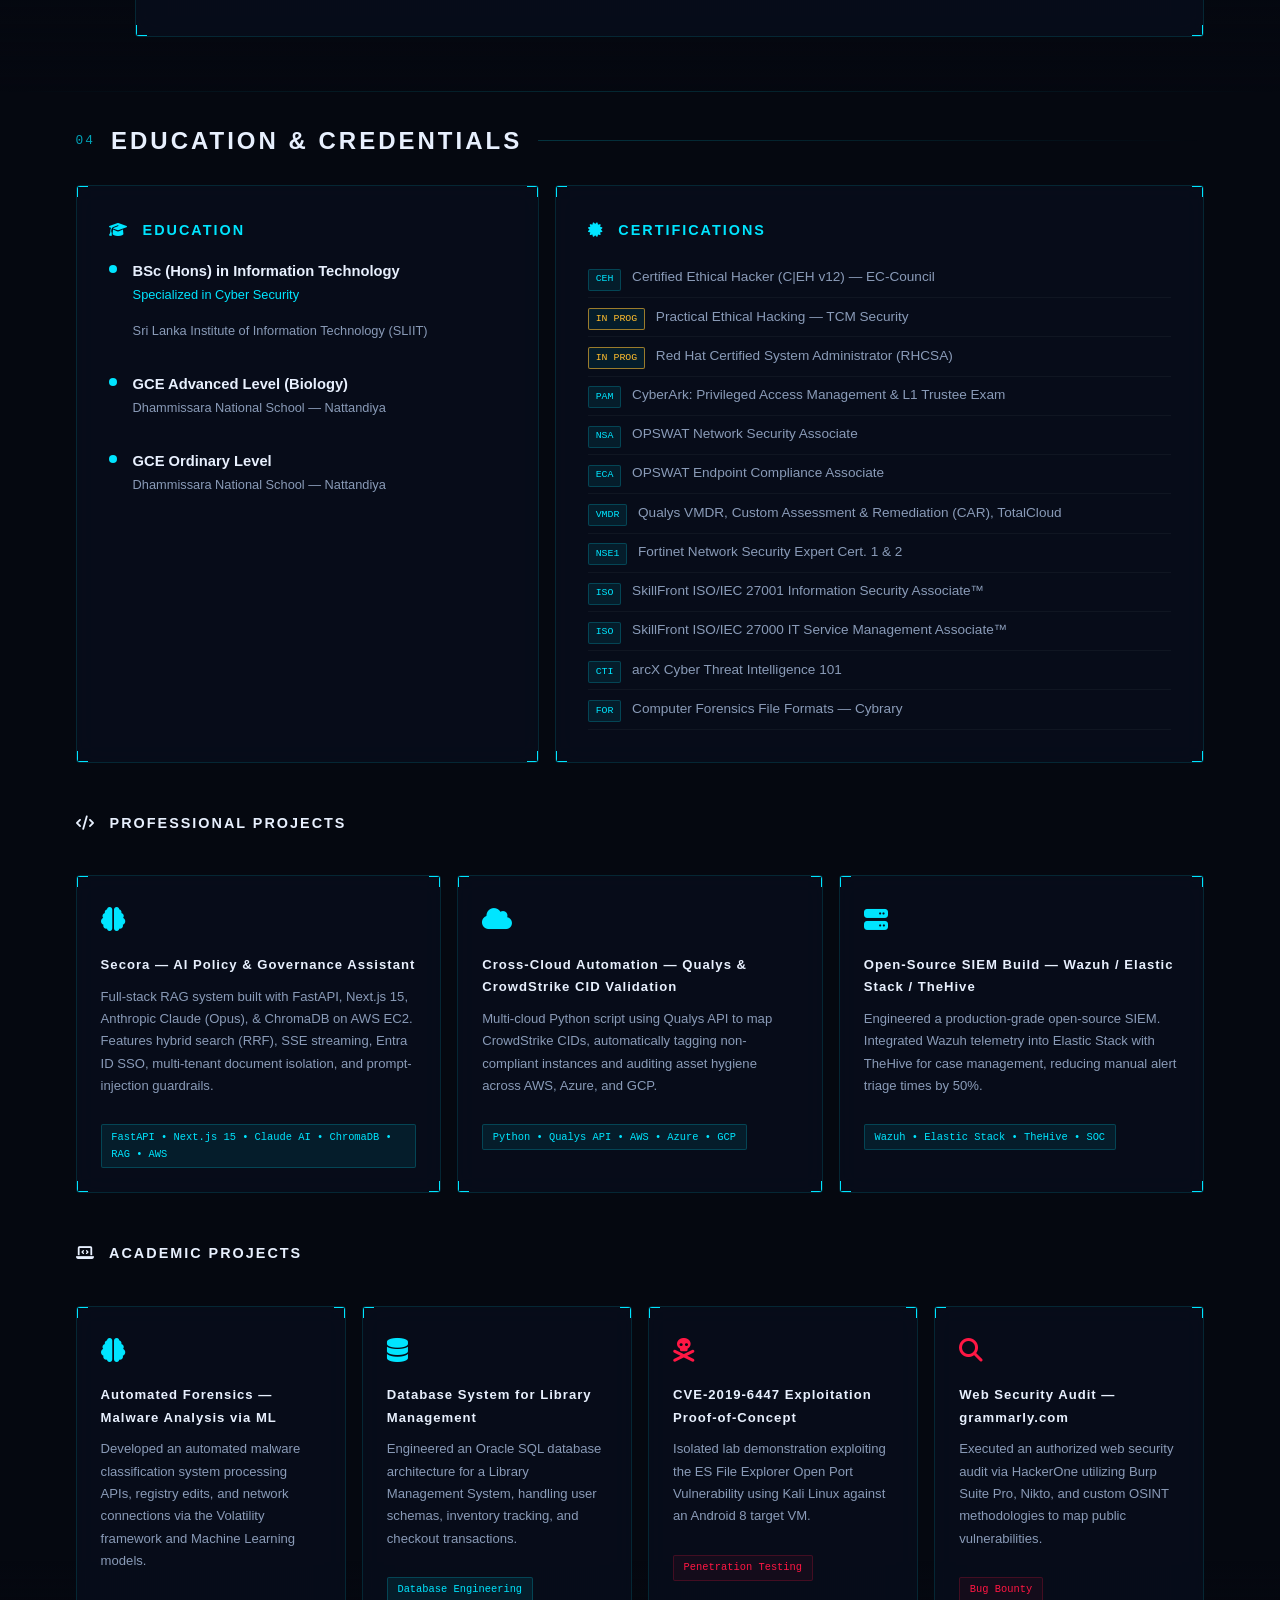
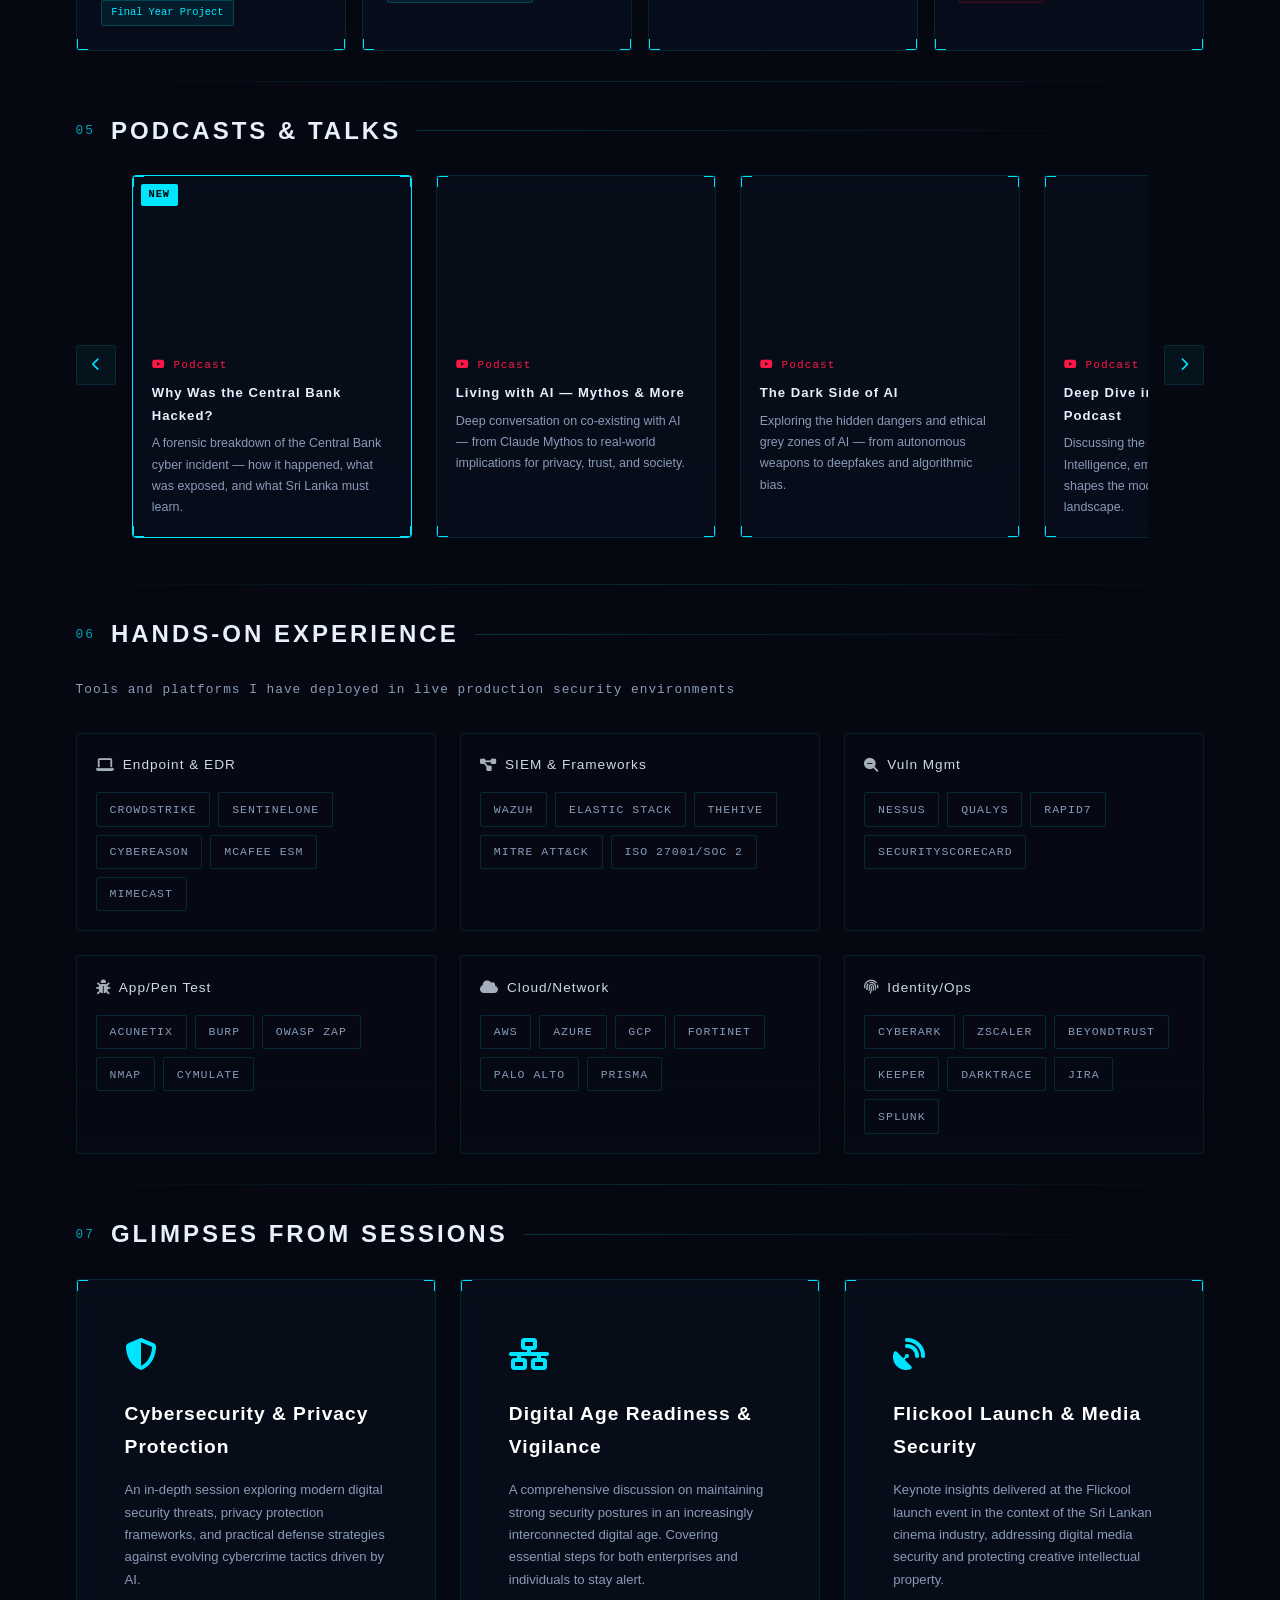
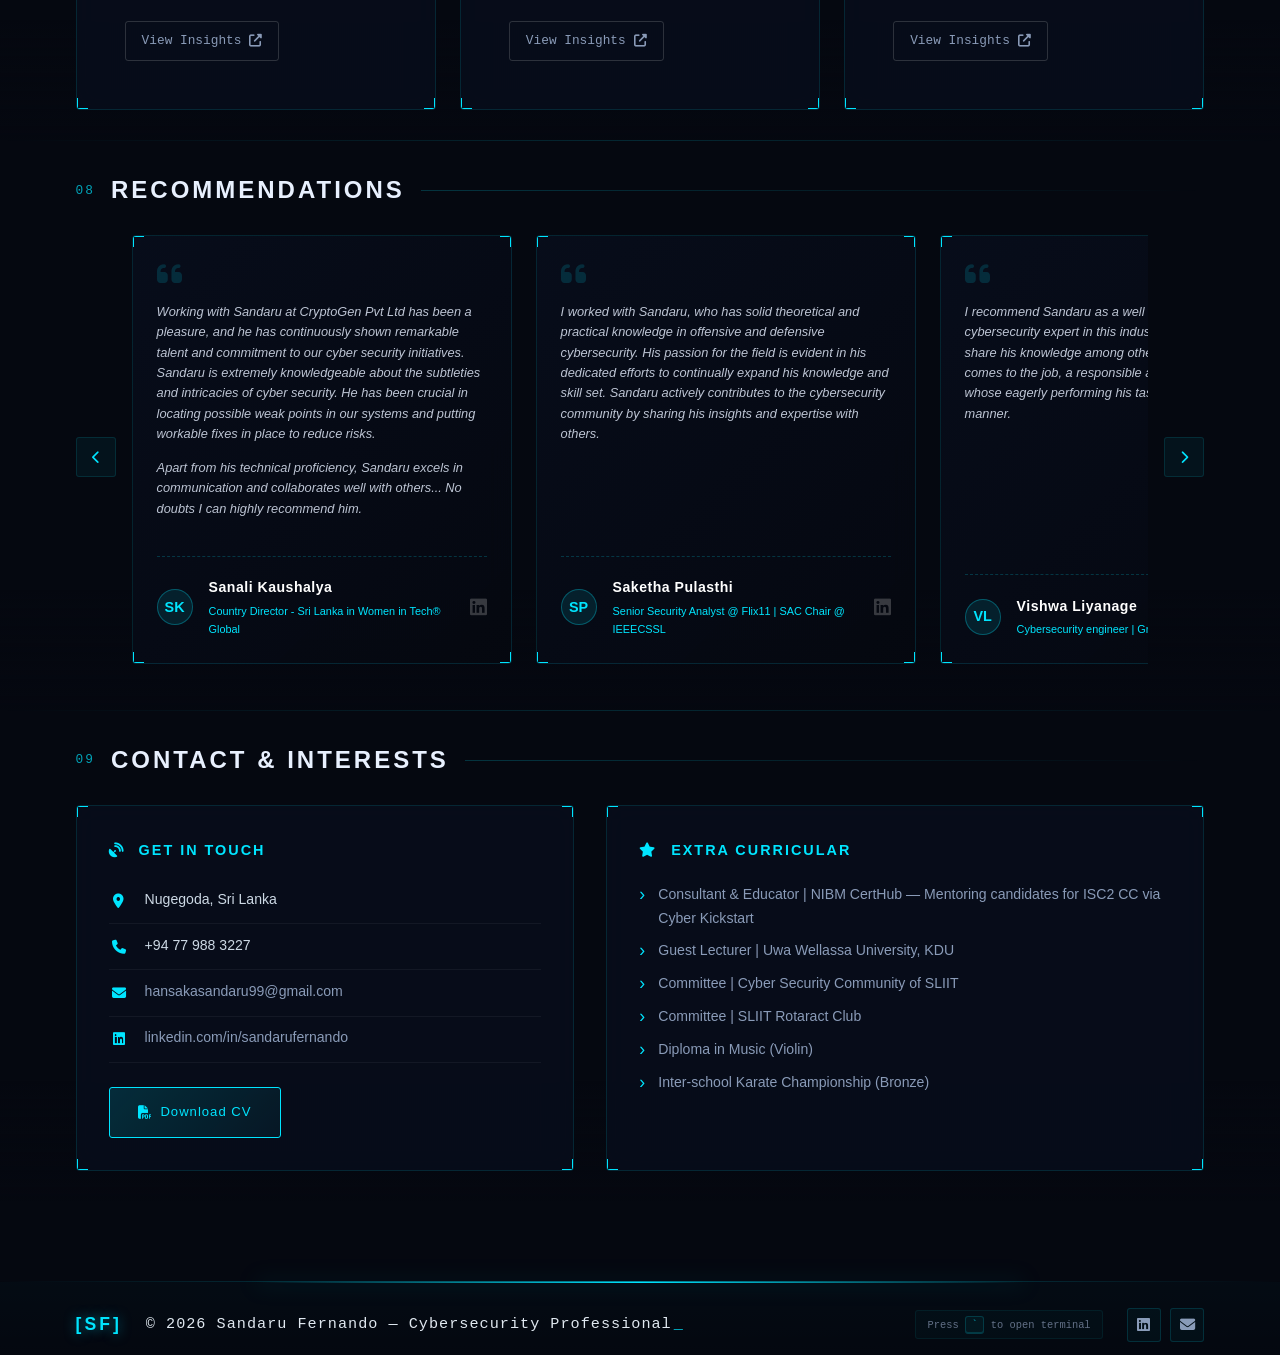
==== commit 556ab504: "perf: Add preconnect resource hints and upgrade Schema.org graph to ProfilePage + Person" ====
--- a/index.html
+++ b/index.html
@@ -30,46 +30,61 @@
     <meta name="twitter:title" content="Sandaru Fernando | Senior Security Operations &amp; Cloud Security Engineer">
     <meta name="twitter:description" content="Senior SOC &amp; Cloud Security Engineer skilled in incident response, penetration testing, EDR/XDR, and AI security governance.">
     <meta name="twitter:image" content="https://sandarufdo.github.io/profile_cyber.png">
+    <link rel="preconnect" href="https://fonts.googleapis.com">
+    <link rel="preconnect" href="https://fonts.gstatic.com" crossorigin>
+    <link rel="dns-prefetch" href="https://cdnjs.cloudflare.com">
     <link href="https://fonts.googleapis.com/css2?family=Orbitron:wght@400;700;900&family=Fira+Code:wght@300;400;600&family=Inter:wght@300;400;500;700&display=swap" rel="stylesheet">
     <link rel="stylesheet" href="https://cdnjs.cloudflare.com/ajax/libs/font-awesome/6.4.0/css/all.min.css" integrity="sha512-iecdLmaskl7CVkqkXNQ/ZH/XLlvWZOJyj7Yy7tcenmpD1ypASozpmT/E0iPtmFIB46ZmdtAc9eNBvH0H/ZpiBw==" crossorigin="anonymous" referrerpolicy="no-referrer">
     <!-- Schema.org Structured Data for Google Rich Snippets & Knowledge Graph -->
     <script type="application/ld+json">
     {
       "@context": "https://schema.org",
-      "@type": "Person",
-      "name": "Sandaru Fernando",
-      "alternateName": "Hansaka Sandaru Fernando",
-      "url": "https://sandarufdo.github.io/",
-      "image": "https://sandarufdo.github.io/profile_cyber.png",
-      "sameAs": [
-        "https://www.linkedin.com/in/sandarufernando",
-        "https://github.com/SandaRuFdo"
-      ],
-      "jobTitle": "Senior Security Operations & Cloud Security Engineer",
-      "worksFor": {
-        "@type": "Organization",
-        "name": "Carlson Marketing Solutions"
-      },
-      "alumniOf": {
-        "@type": "EducationalOrganization",
-        "name": "Sri Lanka Institute of Information Technology (SLIIT)"
-      },
-      "knowsAbout": [
-        "Cybersecurity",
-        "Security Operations Center (SOC)",
-        "Cloud Security Architecture",
-        "Penetration Testing",
-        "Incident Response",
-        "CrowdStrike Falcon",
-        "Qualys VMDR",
-        "Wazuh SIEM",
-        "AI Policy & Governance"
-      ],
-      "address": {
-        "@type": "PostalAddress",
-        "addressLocality": "Colombo",
-        "addressCountry": "Sri Lanka"
-      }
+      "@graph": [
+        {
+          "@type": "ProfilePage",
+          "@id": "https://sandarufdo.github.io/#profilepage",
+          "url": "https://sandarufdo.github.io/",
+          "name": "Sandaru Fernando | Senior Security Operations & Cloud Security Engineer",
+          "mainEntity": { "@id": "https://sandarufdo.github.io/#person" }
+        },
+        {
+          "@type": "Person",
+          "@id": "https://sandarufdo.github.io/#person",
+          "name": "Sandaru Fernando",
+          "alternateName": ["Hansaka Sandaru Fernando", "Sandaru Fdo"],
+          "url": "https://sandarufdo.github.io/",
+          "image": "https://sandarufdo.github.io/profile_cyber.png",
+          "sameAs": [
+            "https://www.linkedin.com/in/sandarufernando",
+            "https://github.com/SandaRuFdo"
+          ],
+          "jobTitle": "Senior Security Operations & Cloud Security Engineer",
+          "worksFor": {
+            "@type": "Organization",
+            "name": "Carlson Marketing Solutions"
+          },
+          "alumniOf": {
+            "@type": "EducationalOrganization",
+            "name": "Sri Lanka Institute of Information Technology (SLIIT)"
+          },
+          "knowsAbout": [
+            "Cybersecurity",
+            "Security Operations Center (SOC)",
+            "Cloud Security Architecture",
+            "Penetration Testing",
+            "Incident Response",
+            "CrowdStrike Falcon",
+            "Qualys VMDR",
+            "Wazuh SIEM",
+            "AI Policy & Governance"
+          ],
+          "address": {
+            "@type": "PostalAddress",
+            "addressLocality": "Colombo",
+            "addressCountry": "Sri Lanka"
+          }
+        }
+      ]
     }
     </script>
 </head>
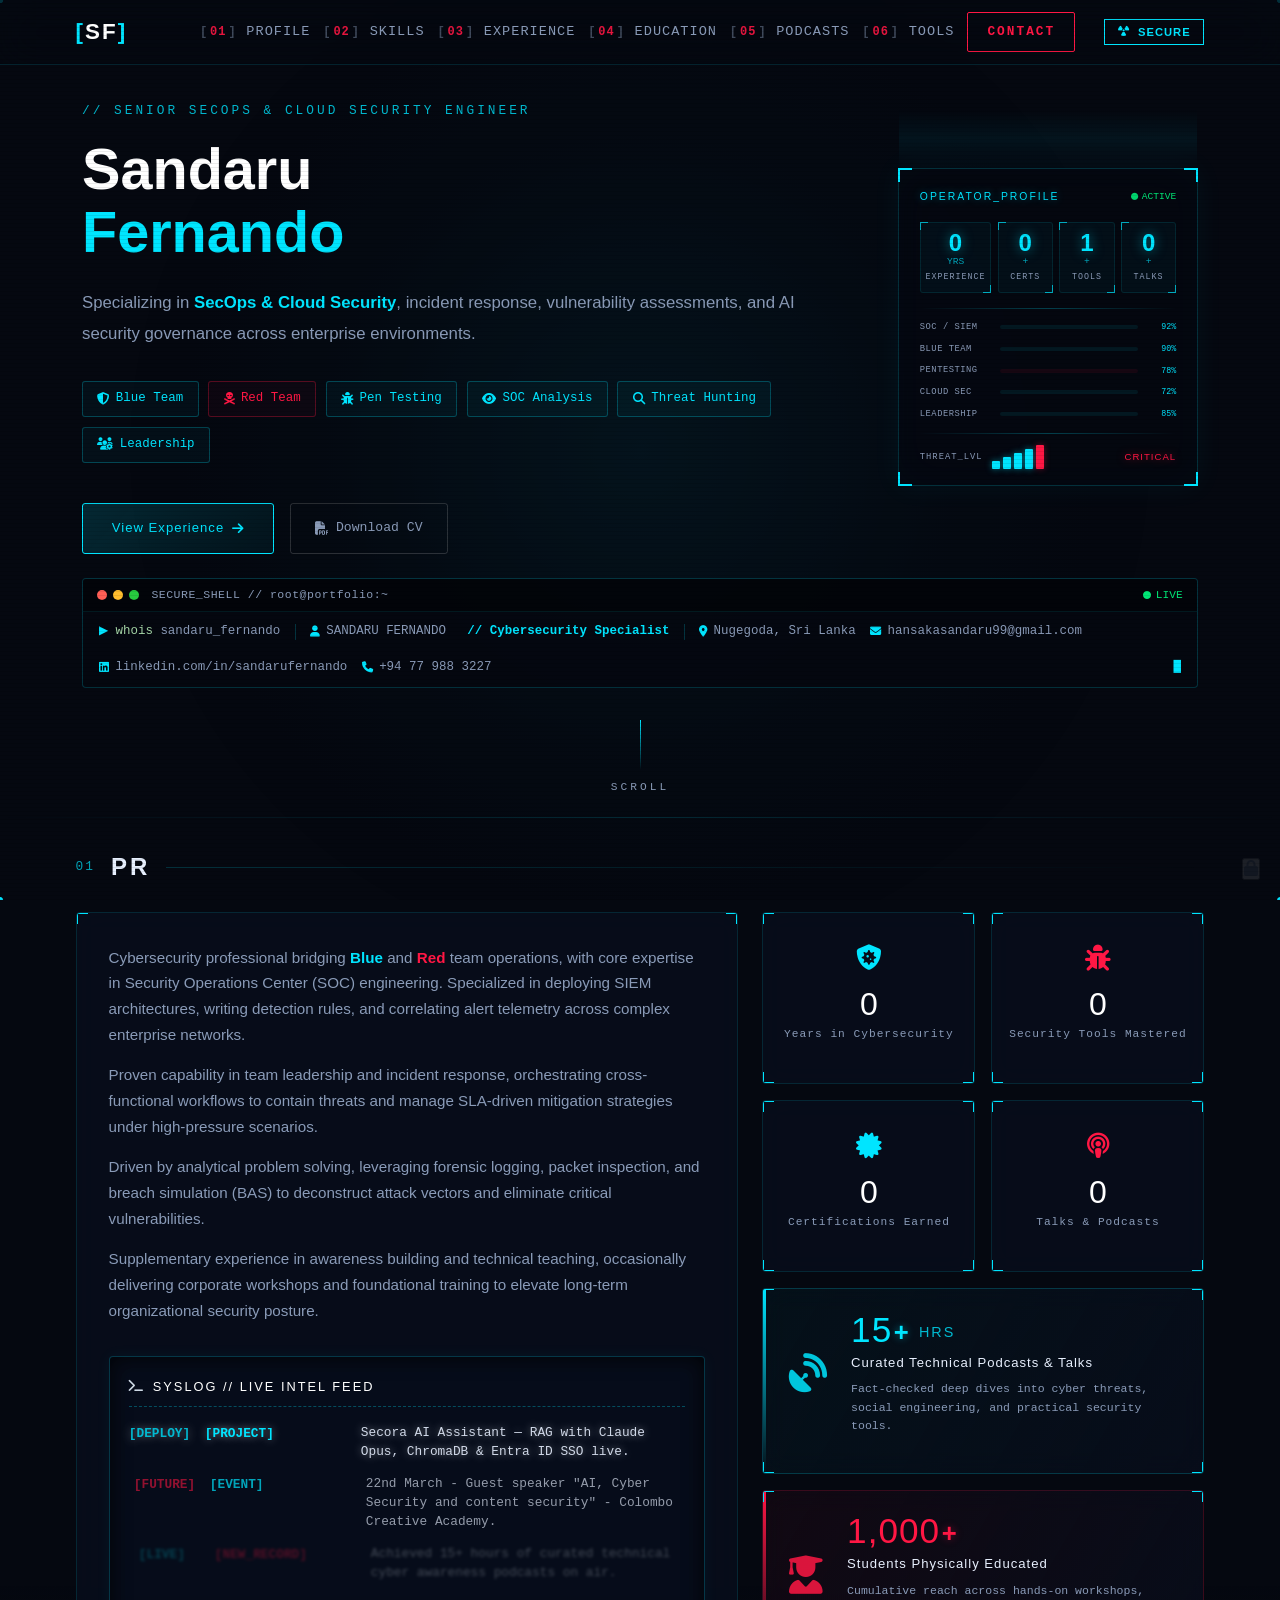
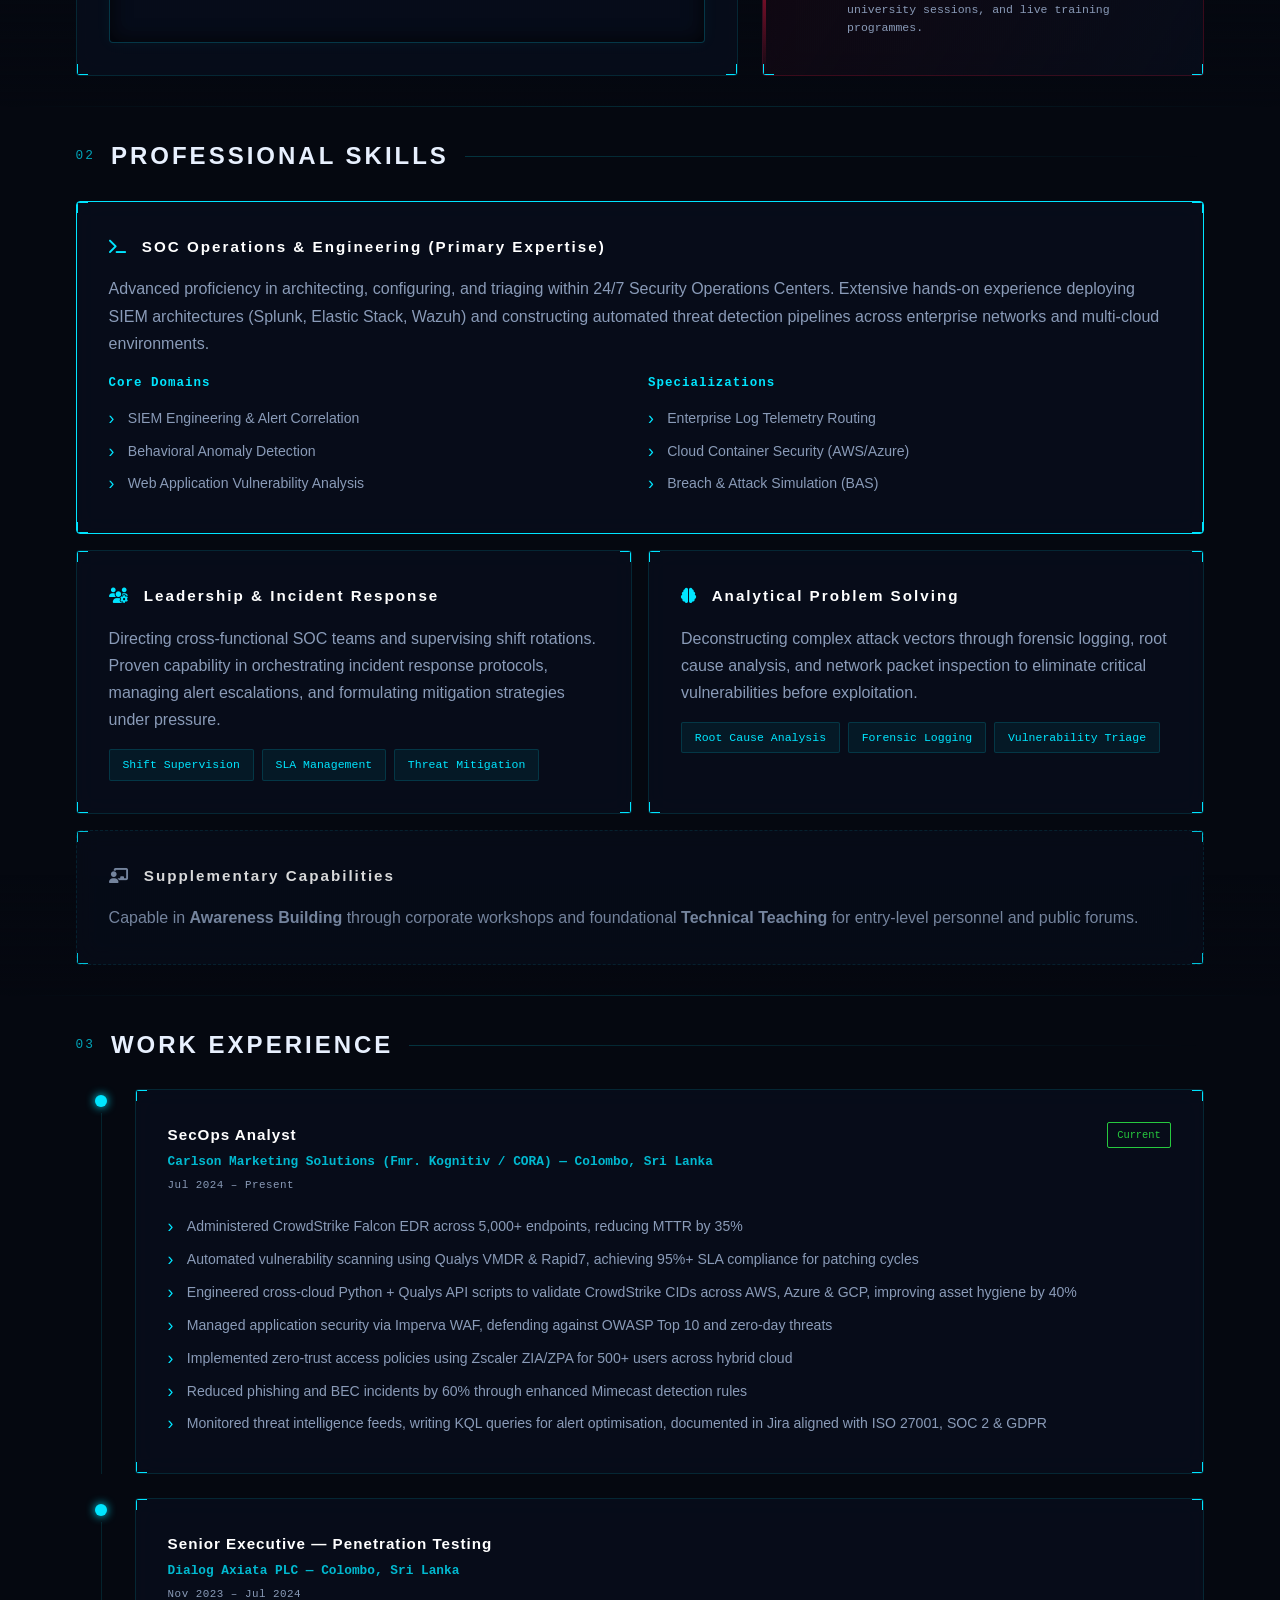
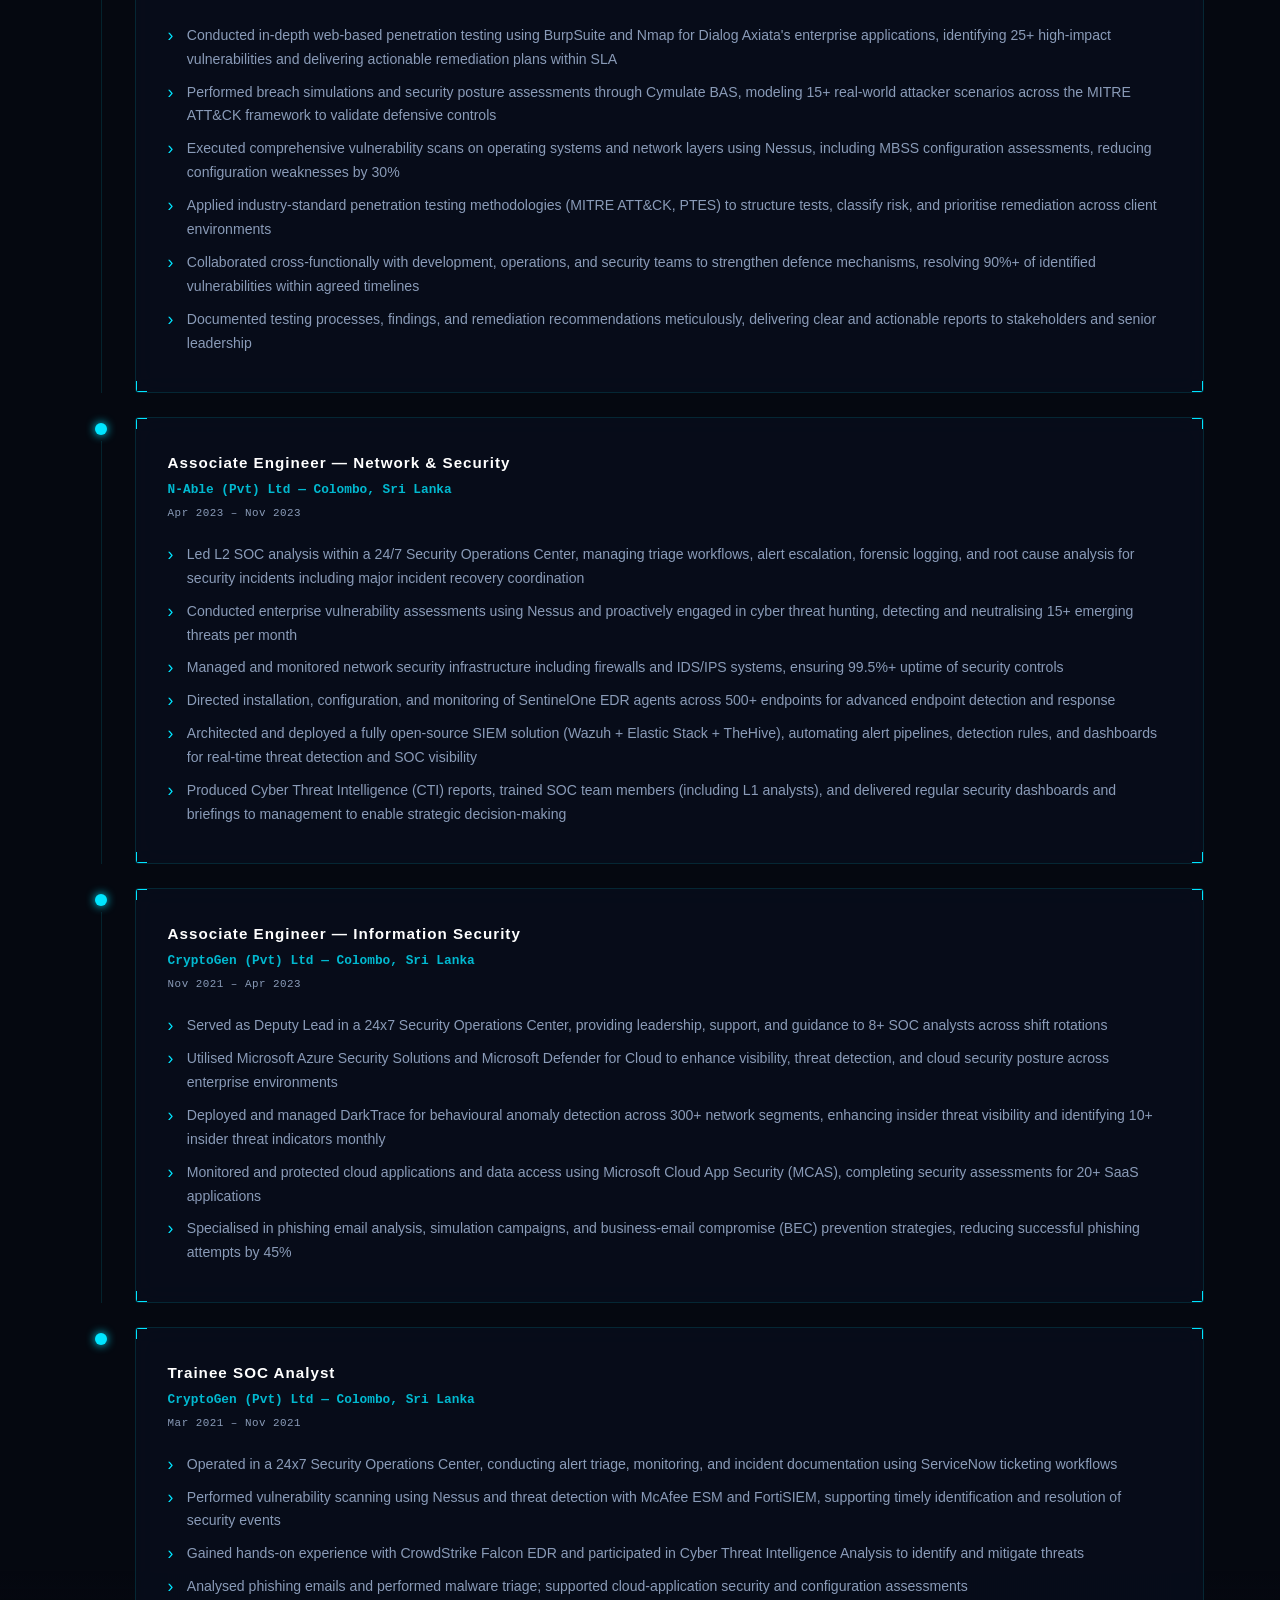
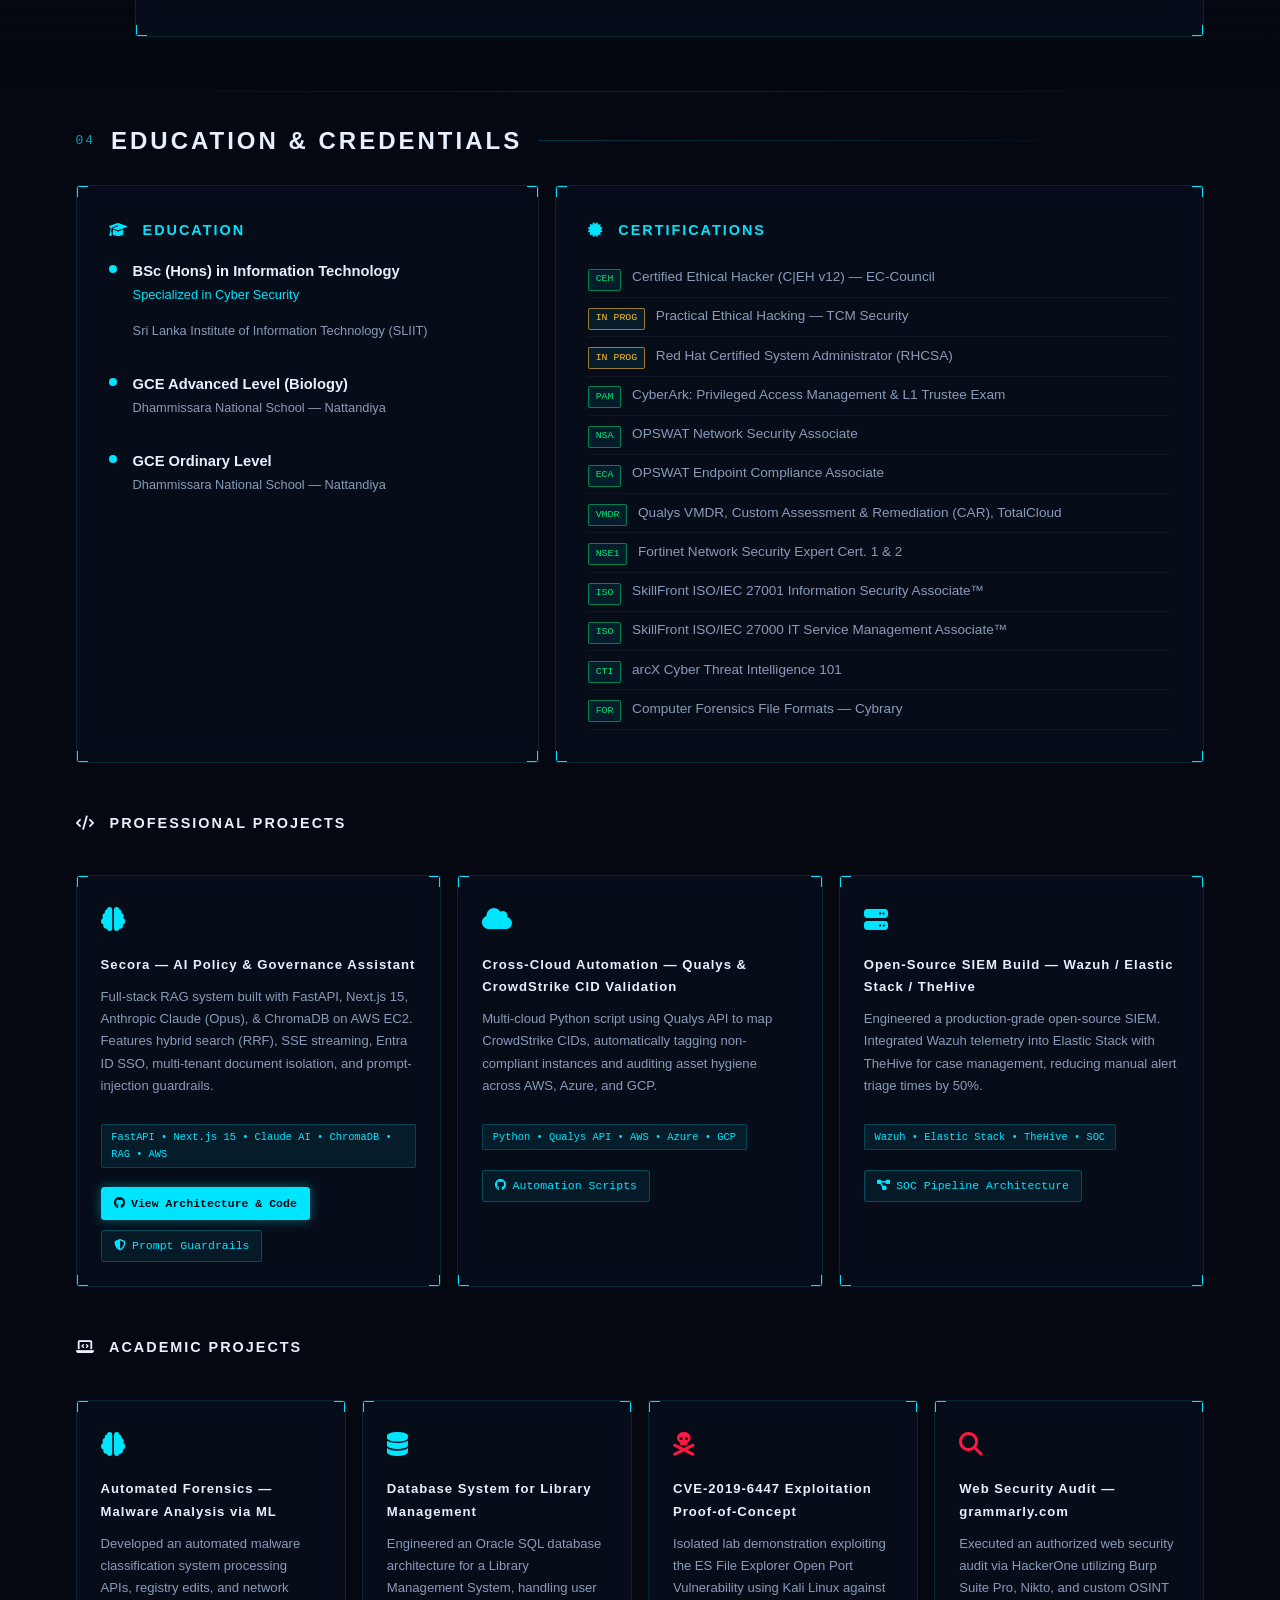
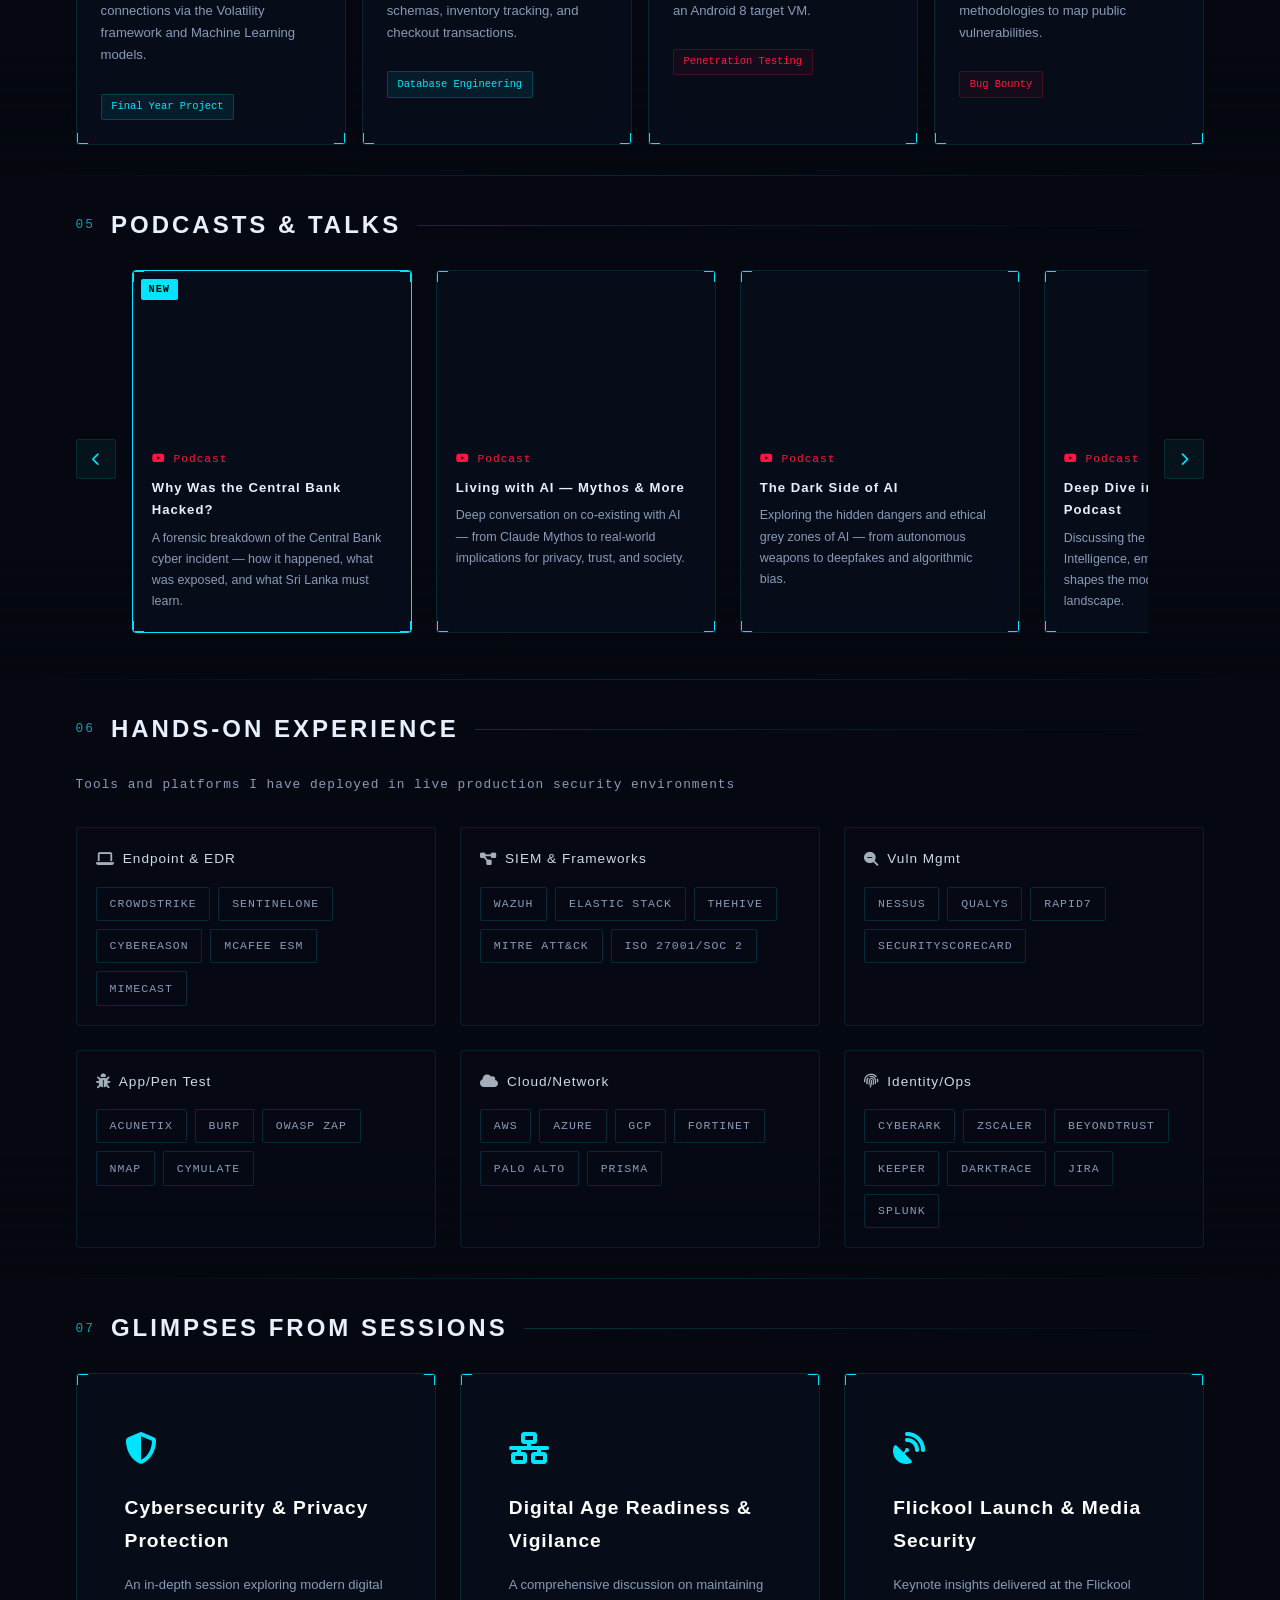
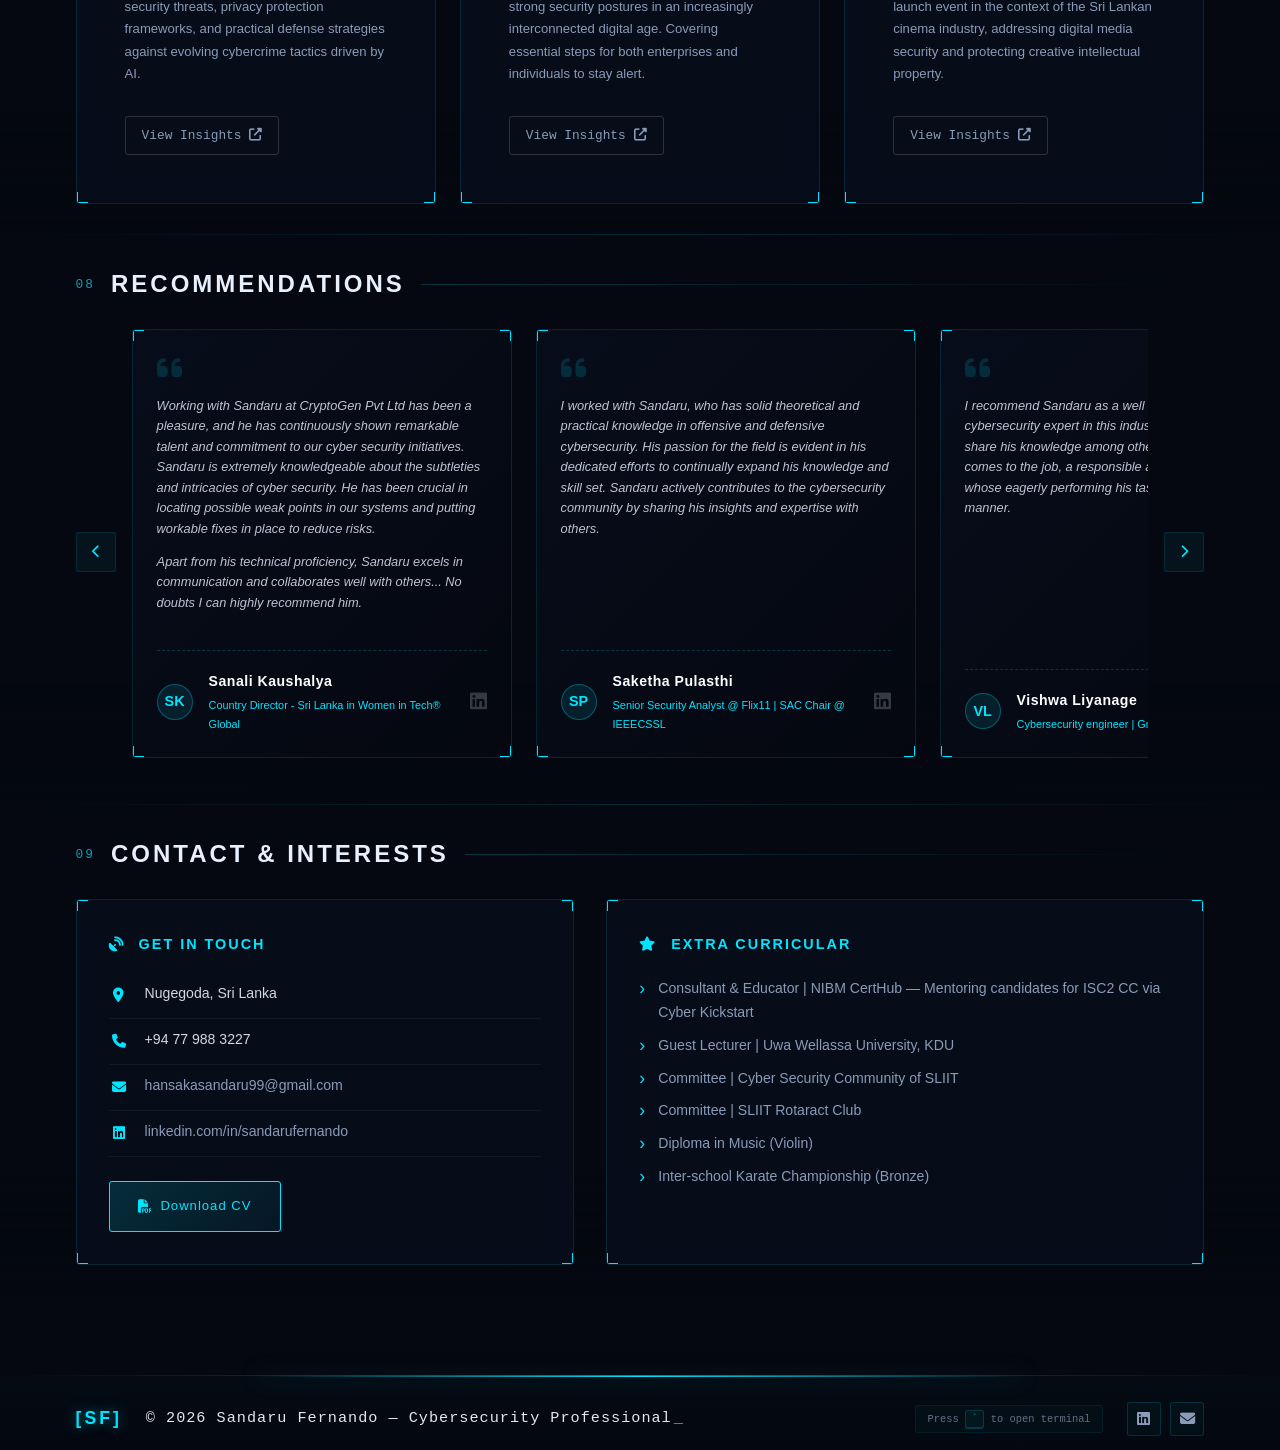
==== commit 6c6439a1: "Enhance hero positioning, project action buttons, terminal commands, mobile slider responsiveness, a" ====
--- a/index.html
+++ b/index.html
@@ -160,12 +160,12 @@
 
         <!-- Right: Hero Text (photo follows after) -->
         <div class="hero-text reveal-right">
-            <div class="hero-tag">// CYBER SECURITY PROFESSIONAL</div>
+            <div class="hero-tag">// SENIOR SECOPS &amp; CLOUD SECURITY ENGINEER</div>
             <h1 class="hero-title">
                 <span class="glitch-text" data-text="Sandaru">Sandaru</span><br>
                 <span class="glitch-text accent-name" data-text="Fernando">Fernando</span>
             </h1>
-            <p class="hero-sub">Specializing in <span class="hl-blue">Blue Team</span> & <span class="hl-red">Red Team</span> operations — vulnerability assessments, breach simulations, and security leadership across enterprise environments.</p>
+            <p class="hero-sub">Specializing in <span class="hl-blue">SecOps &amp; Cloud Security</span>, incident response, vulnerability assessments, and AI security governance across enterprise environments.</p>
             <div class="tag-row">
                 <span class="cyber-tag"><i class="fas fa-shield-alt"></i> Blue Team</span>
                 <span class="cyber-tag red"><i class="fas fa-skull-crossbones"></i> Red Team</span>
@@ -620,18 +620,18 @@
                 <div class="hud-corner tl"></div><div class="hud-corner tr"></div><div class="hud-corner bl"></div><div class="hud-corner br"></div>
                 <h3 class="card-head"><i class="fas fa-certificate"></i> CERTIFICATIONS</h3>
                 <ul class="cert-list">
-                    <li><span class="cert-badge">CEH</span> Certified Ethical Hacker (C|EH v12) — EC-Council</li>
+                    <li><span class="cert-badge verified">CEH</span> Certified Ethical Hacker (C|EH v12) — EC-Council</li>
                     <li><span class="cert-badge in-prog">IN PROG</span> Practical Ethical Hacking — TCM Security</li>
                     <li><span class="cert-badge in-prog">IN PROG</span> Red Hat Certified System Administrator (RHCSA)</li>
-                    <li><span class="cert-badge">PAM</span> CyberArk: Privileged Access Management &amp; L1 Trustee Exam</li>
-                    <li><span class="cert-badge">NSA</span> OPSWAT Network Security Associate</li>
-                    <li><span class="cert-badge">ECA</span> OPSWAT Endpoint Compliance Associate</li>
-                    <li><span class="cert-badge">VMDR</span> Qualys VMDR, Custom Assessment &amp; Remediation (CAR), TotalCloud</li>
-                    <li><span class="cert-badge">NSE1</span> Fortinet Network Security Expert Cert. 1 &amp; 2</li>
-                    <li><span class="cert-badge">ISO</span> SkillFront ISO/IEC 27001 Information Security Associate™</li>
-                    <li><span class="cert-badge">ISO</span> SkillFront ISO/IEC 27000 IT Service Management Associate™</li>
-                    <li><span class="cert-badge">CTI</span> arcX Cyber Threat Intelligence 101</li>
-                    <li><span class="cert-badge">FOR</span> Computer Forensics File Formats — Cybrary</li>
+                    <li><span class="cert-badge verified">PAM</span> CyberArk: Privileged Access Management &amp; L1 Trustee Exam</li>
+                    <li><span class="cert-badge verified">NSA</span> OPSWAT Network Security Associate</li>
+                    <li><span class="cert-badge verified">ECA</span> OPSWAT Endpoint Compliance Associate</li>
+                    <li><span class="cert-badge verified">VMDR</span> Qualys VMDR, Custom Assessment &amp; Remediation (CAR), TotalCloud</li>
+                    <li><span class="cert-badge verified">NSE1</span> Fortinet Network Security Expert Cert. 1 &amp; 2</li>
+                    <li><span class="cert-badge verified">ISO</span> SkillFront ISO/IEC 27001 Information Security Associate™</li>
+                    <li><span class="cert-badge verified">ISO</span> SkillFront ISO/IEC 27000 IT Service Management Associate™</li>
+                    <li><span class="cert-badge verified">CTI</span> arcX Cyber Threat Intelligence 101</li>
+                    <li><span class="cert-badge verified">FOR</span> Computer Forensics File Formats — Cybrary</li>
                 </ul>
             </div>
         </div>
@@ -647,6 +647,10 @@
                 <h4>Secora — AI Policy &amp; Governance Assistant</h4>
                 <p>Full-stack RAG system built with FastAPI, Next.js 15, Anthropic Claude (Opus), &amp; ChromaDB on AWS EC2. Features hybrid search (RRF), SSE streaming, Entra ID SSO, multi-tenant document isolation, and prompt-injection guardrails.</p>
                 <span class="proj-tag">FastAPI &bull; Next.js 15 &bull; Claude AI &bull; ChromaDB &bull; RAG &bull; AWS</span>
+                <div class="proj-actions">
+                    <a href="https://github.com/SandaRuFdo" target="_blank" rel="noopener noreferrer" class="proj-btn highlight"><i class="fab fa-github"></i> View Architecture &amp; Code</a>
+                    <span class="proj-btn"><i class="fas fa-shield-alt"></i> Prompt Guardrails</span>
+                </div>
             </div>
             <div class="project-card hud-card">
                 <div class="hud-corner tl"></div><div class="hud-corner tr"></div><div class="hud-corner bl"></div><div class="hud-corner br"></div>
@@ -654,6 +658,9 @@
                 <h4>Cross-Cloud Automation — Qualys &amp; CrowdStrike CID Validation</h4>
                 <p>Multi-cloud Python script using Qualys API to map CrowdStrike CIDs, automatically tagging non-compliant instances and auditing asset hygiene across AWS, Azure, and GCP.</p>
                 <span class="proj-tag">Python &bull; Qualys API &bull; AWS &bull; Azure &bull; GCP</span>
+                <div class="proj-actions">
+                    <a href="https://github.com/SandaRuFdo" target="_blank" rel="noopener noreferrer" class="proj-btn"><i class="fab fa-github"></i> Automation Scripts</a>
+                </div>
             </div>
             <div class="project-card hud-card">
                 <div class="hud-corner tl"></div><div class="hud-corner tr"></div><div class="hud-corner bl"></div><div class="hud-corner br"></div>
@@ -661,6 +668,9 @@
                 <h4>Open-Source SIEM Build — Wazuh / Elastic Stack / TheHive</h4>
                 <p>Engineered a production-grade open-source SIEM. Integrated Wazuh telemetry into Elastic Stack with TheHive for case management, reducing manual alert triage times by 50%.</p>
                 <span class="proj-tag">Wazuh &bull; Elastic Stack &bull; TheHive &bull; SOC</span>
+                <div class="proj-actions">
+                    <a href="https://github.com/SandaRuFdo" target="_blank" rel="noopener noreferrer" class="proj-btn"><i class="fas fa-project-diagram"></i> SOC Pipeline Architecture</a>
+                </div>
             </div>
         </div>
 
@@ -1177,6 +1187,7 @@
         <div class="hud-topbar mb-8">
             <div class="hud-dots"><span></span><span></span><span></span></div>
             <span class="hud-title">DECRYPT_ALGORITHM // running...</span>
+            <button class="term-close" id="closeAccessOverlay" aria-label="Close decrypted terminal">&times;</button>
         </div>
         <div id="decrypt-lines"></div>
         <h1 class="access-granted-title glitch-text" id="accessTitle">ACCESS GRANTED</h1>
--- a/style.css
+++ b/style.css
@@ -1988,3 +1988,69 @@
     text-shadow: 0 0 20px var(--primary);
 }
 
+/* ── PROJECT ACTIONS & BUTTONS ─────────────────────────────────── */
+.proj-actions {
+    margin-top: 1.2rem;
+    display: flex;
+    gap: 0.6rem;
+    align-items: center;
+    flex-wrap: wrap;
+}
+.proj-btn {
+    font-family: var(--font-code);
+    font-size: 0.72rem;
+    color: var(--primary);
+    background: rgba(0, 229, 255, 0.06);
+    border: 1px solid rgba(0, 229, 255, 0.25);
+    padding: 0.35rem 0.75rem;
+    border-radius: 3px;
+    display: inline-flex;
+    align-items: center;
+    gap: 0.4rem;
+    transition: var(--transition);
+    text-decoration: none;
+}
+.proj-btn:hover {
+    background: rgba(0, 229, 255, 0.18);
+    border-color: var(--primary);
+    color: #fff;
+    transform: translateY(-2px);
+    box-shadow: 0 0 10px rgba(0, 229, 255, 0.25);
+}
+.proj-btn.highlight {
+    border-color: var(--primary);
+    color: #040810;
+    background: var(--primary);
+    font-weight: 600;
+    box-shadow: 0 0 12px rgba(0, 229, 255, 0.4);
+}
+.proj-btn.highlight:hover {
+    background: #fff;
+    border-color: #fff;
+    color: #000;
+    box-shadow: 0 0 16px rgba(255, 255, 255, 0.6);
+}
+
+.cert-badge.verified {
+    border-color: rgba(0, 230, 118, 0.5);
+    color: #00e676;
+}
+
+/* Enhanced mobile scroll-snapping and padding for sliders */
+.podcast-slider {
+    scroll-padding: 0 0.5rem;
+    -webkit-overflow-scrolling: touch;
+}
+
+@media (max-width: 640px) {
+    .rec-card {
+        min-width: min(300px, 85vw);
+        max-width: 320px;
+    }
+}
+@media (max-width: 420px) {
+    .rec-card {
+        min-width: 260px;
+    }
+}
+
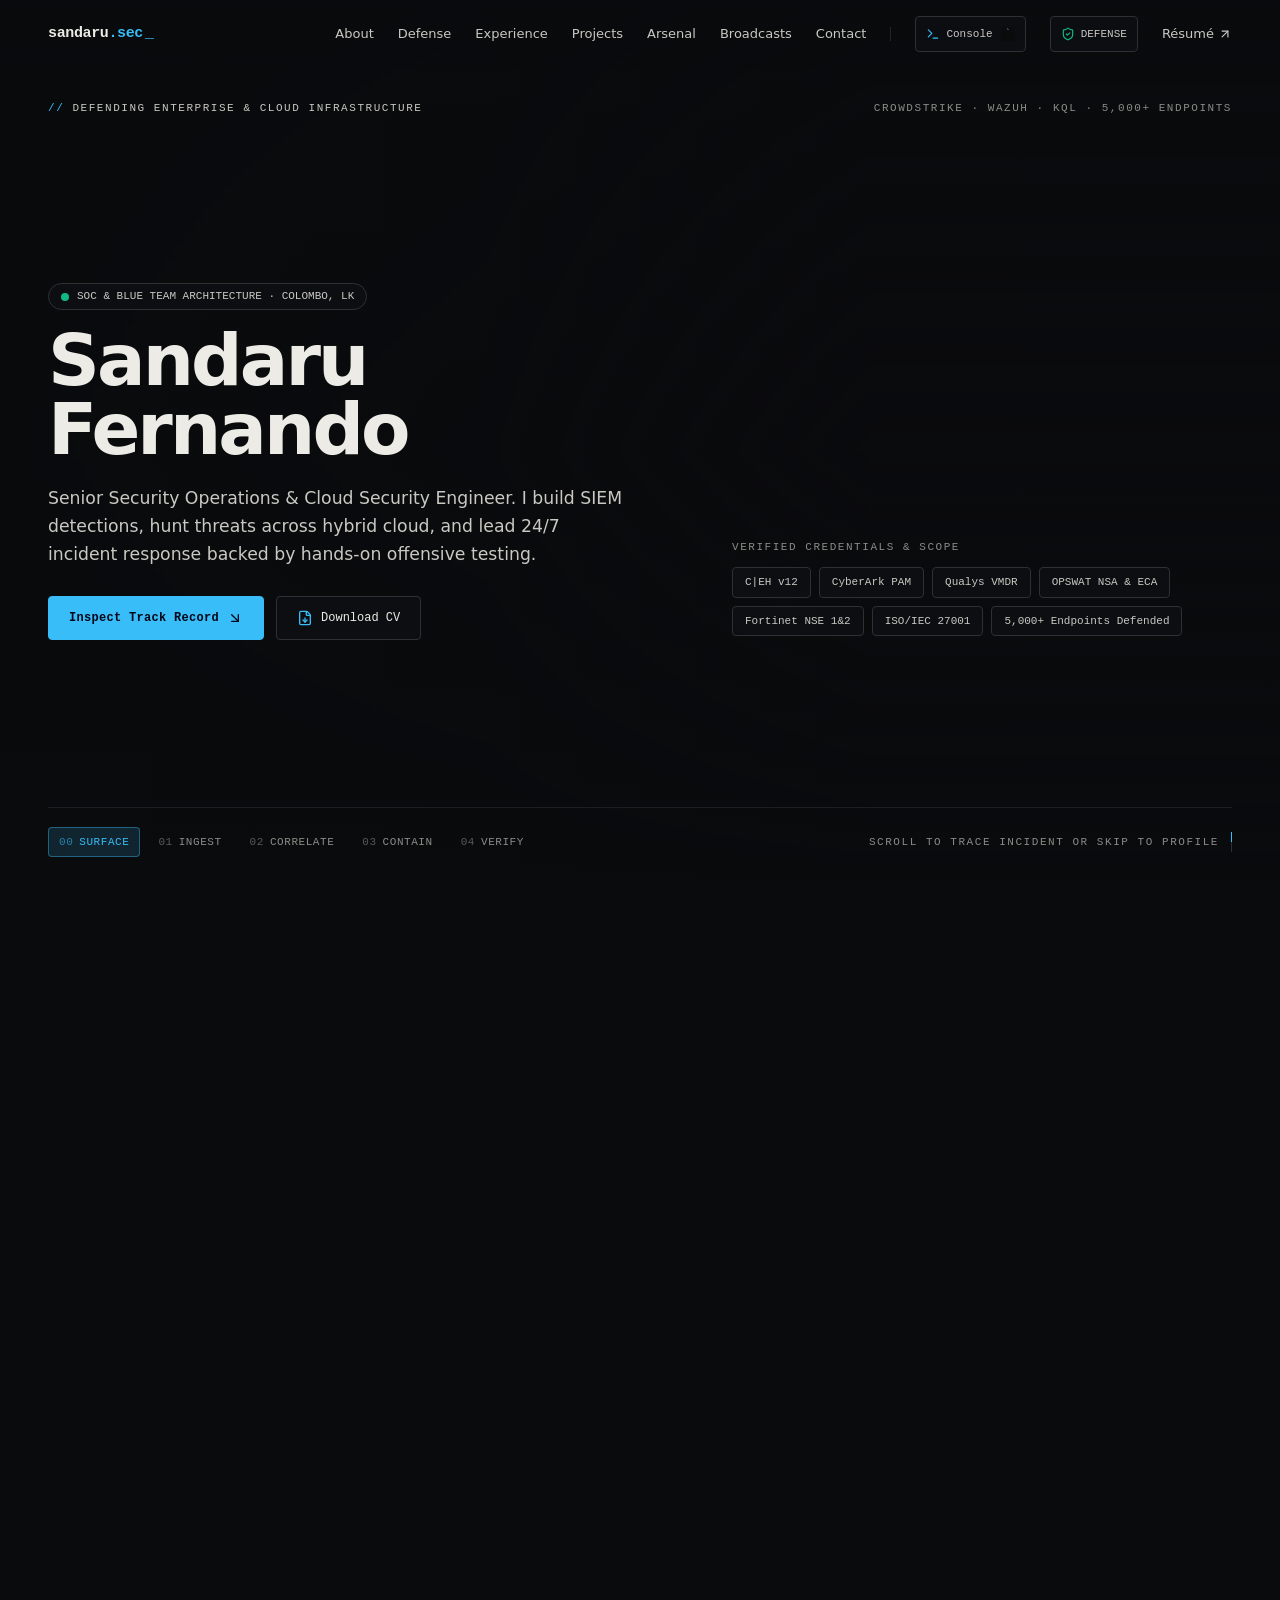
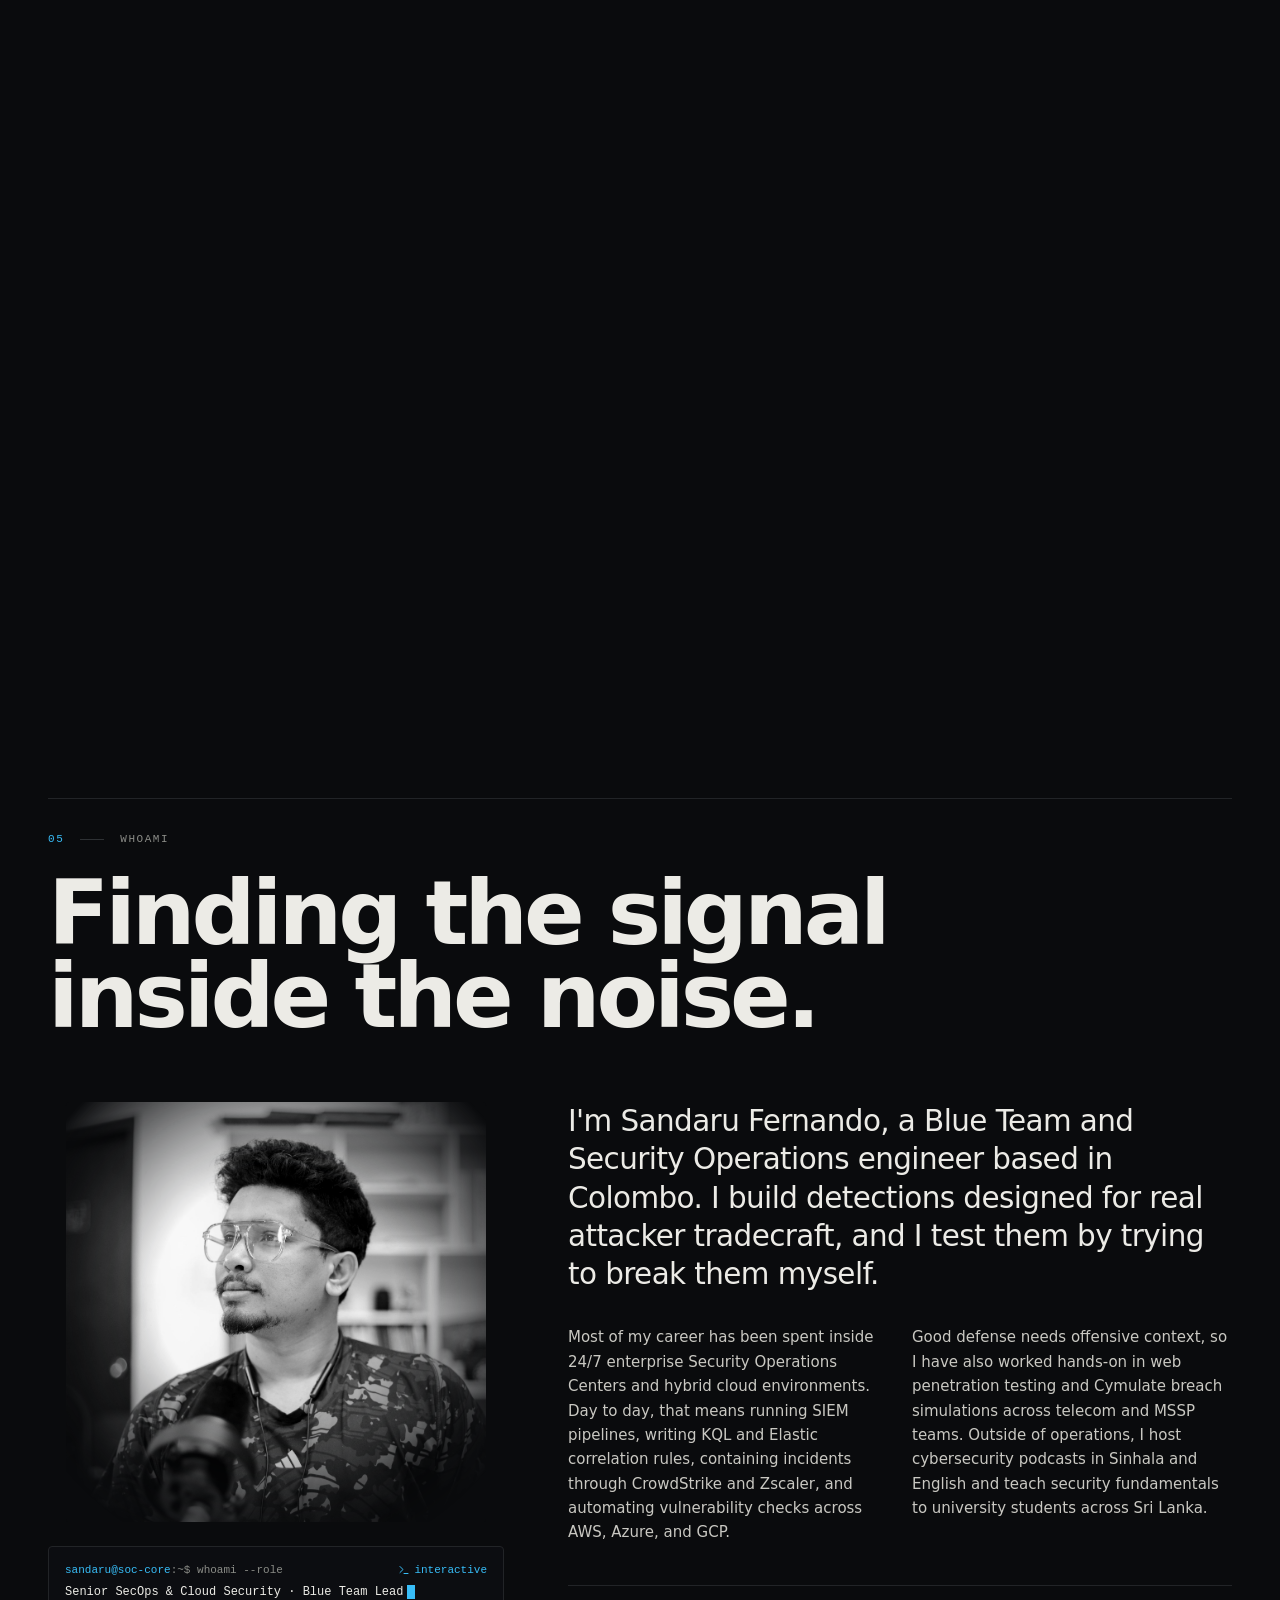
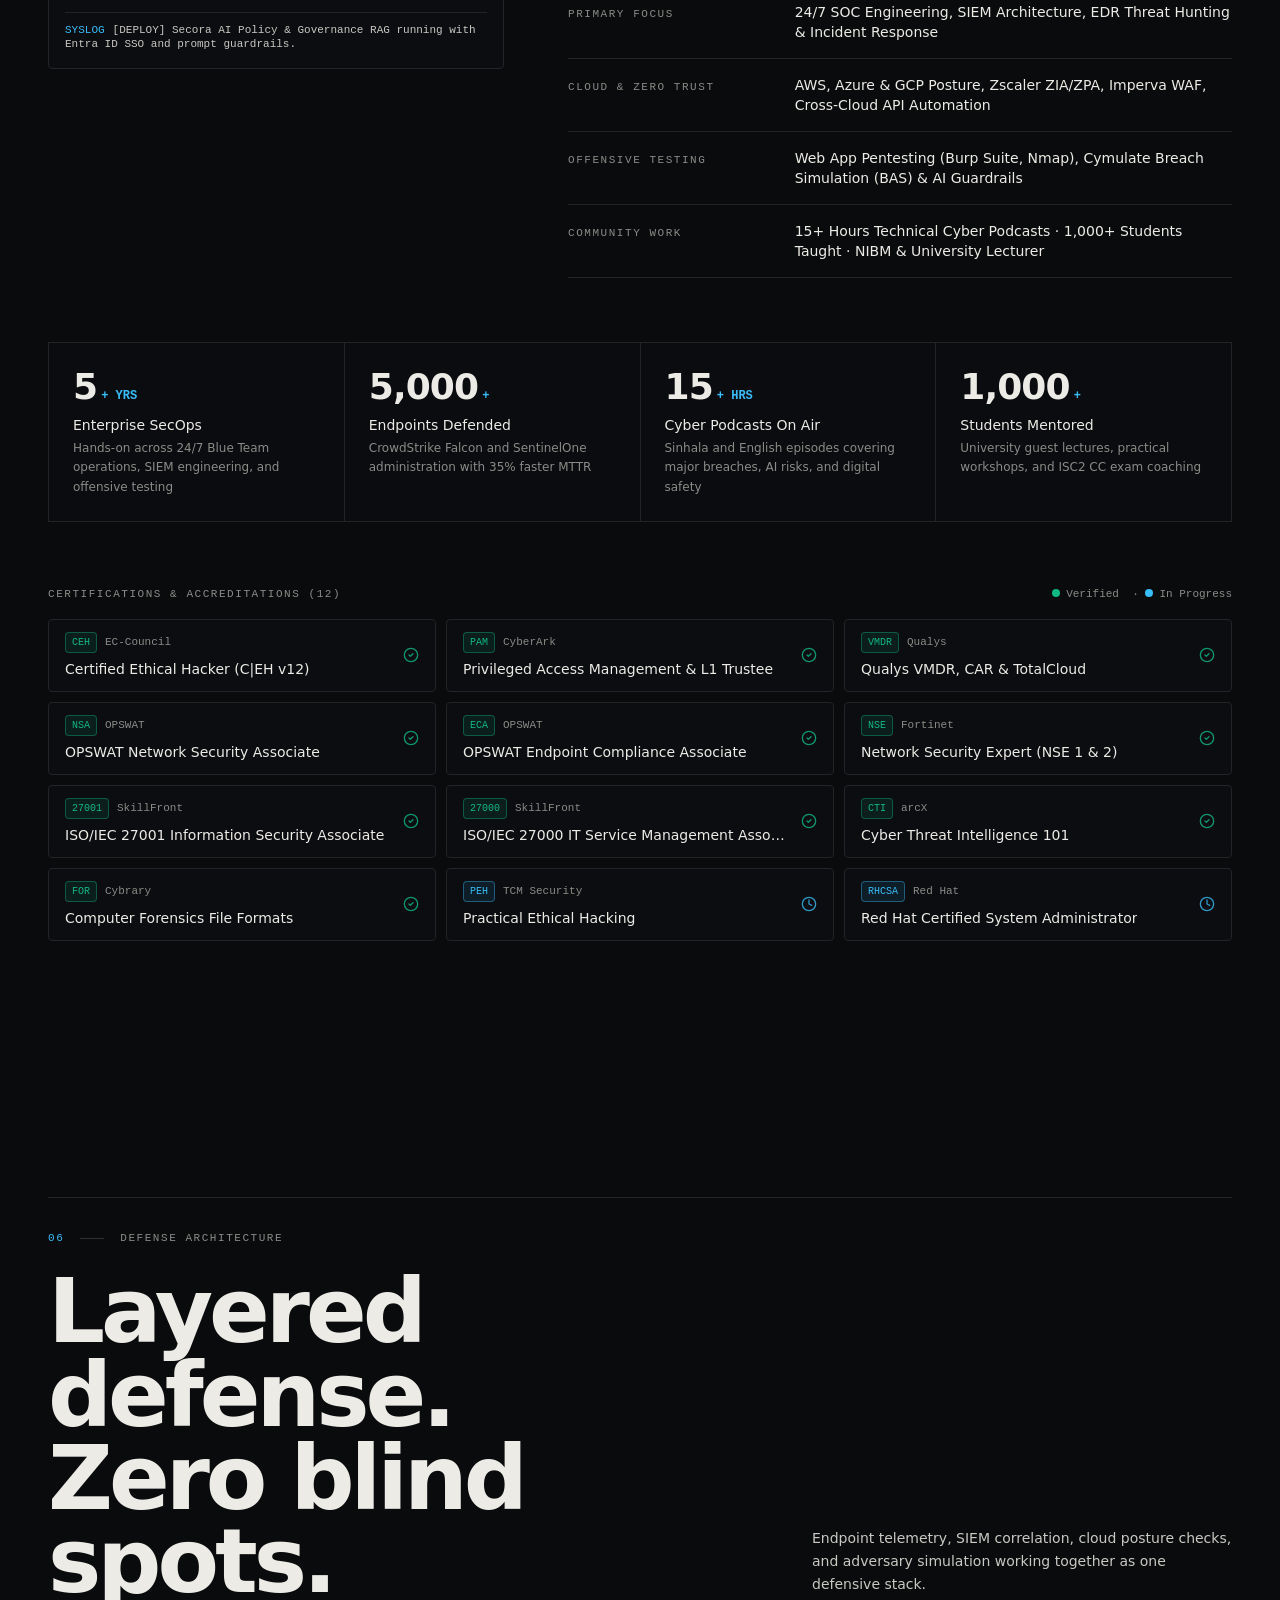
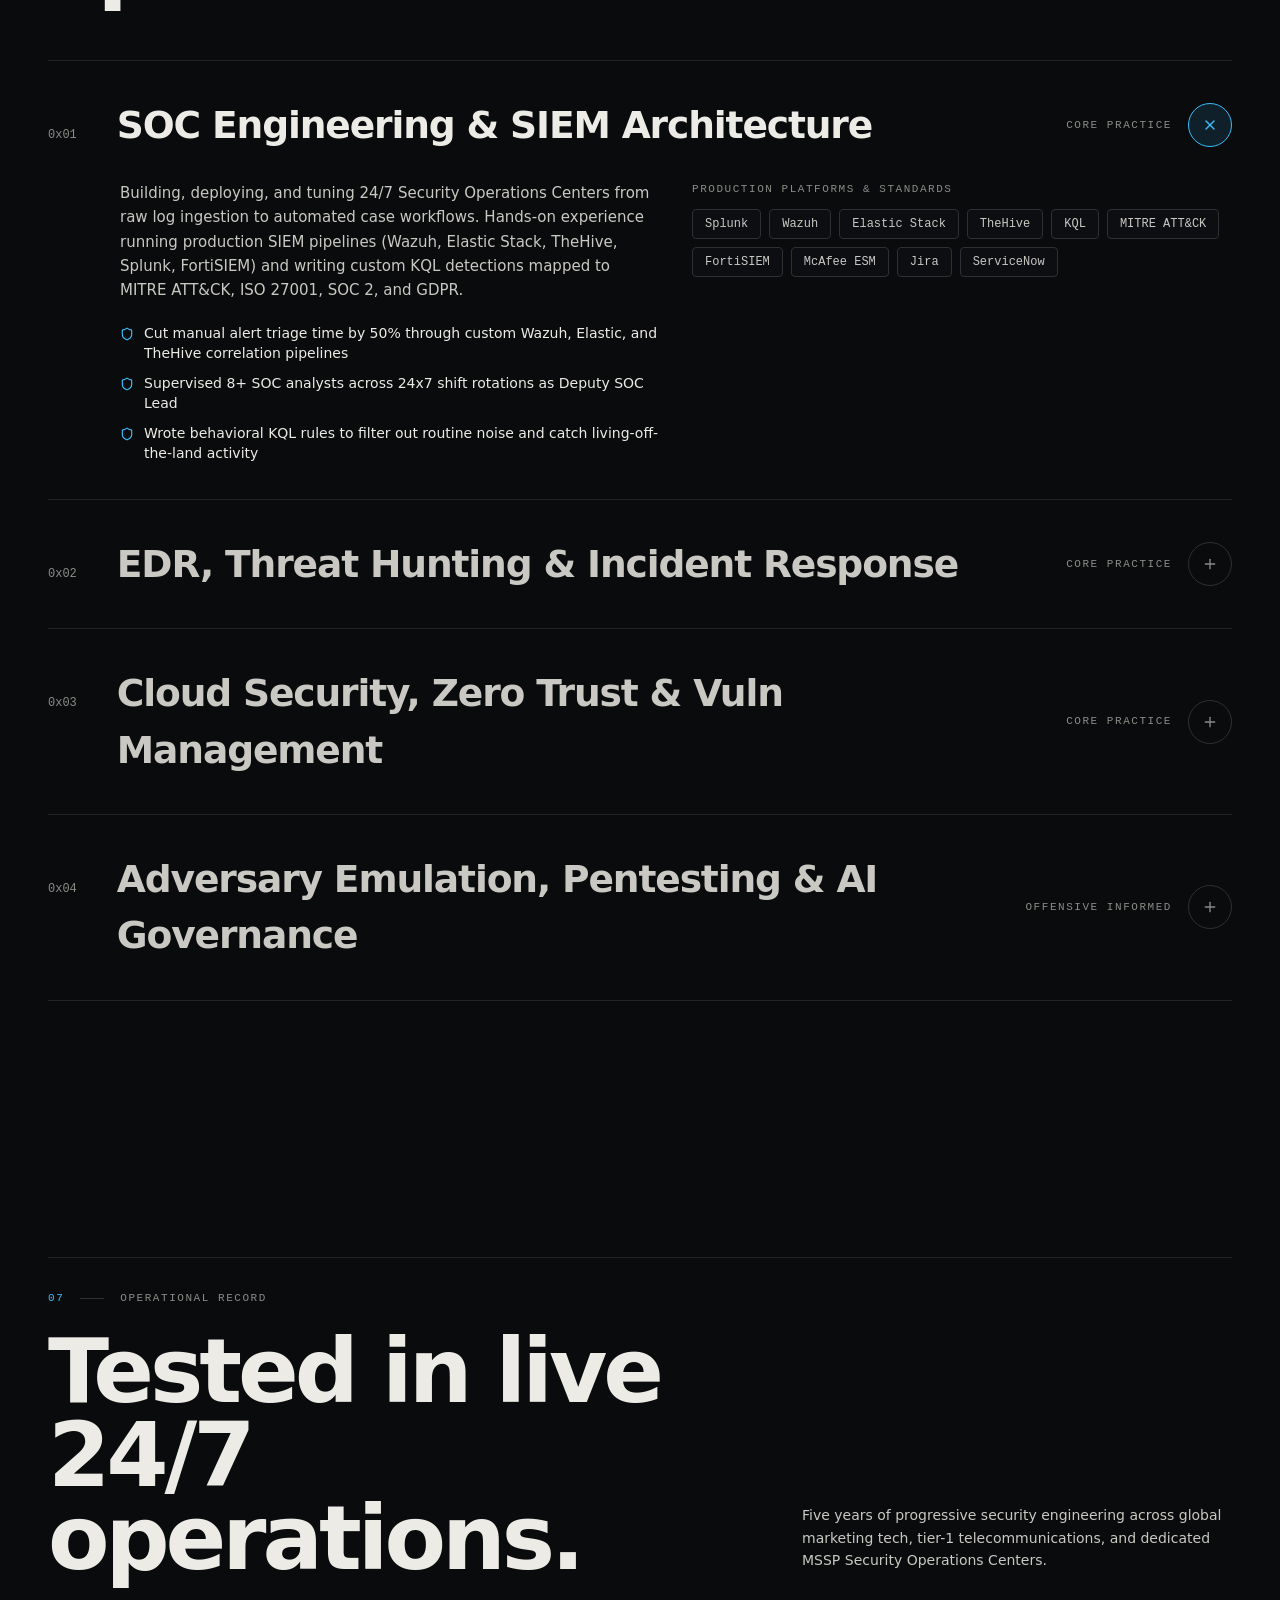
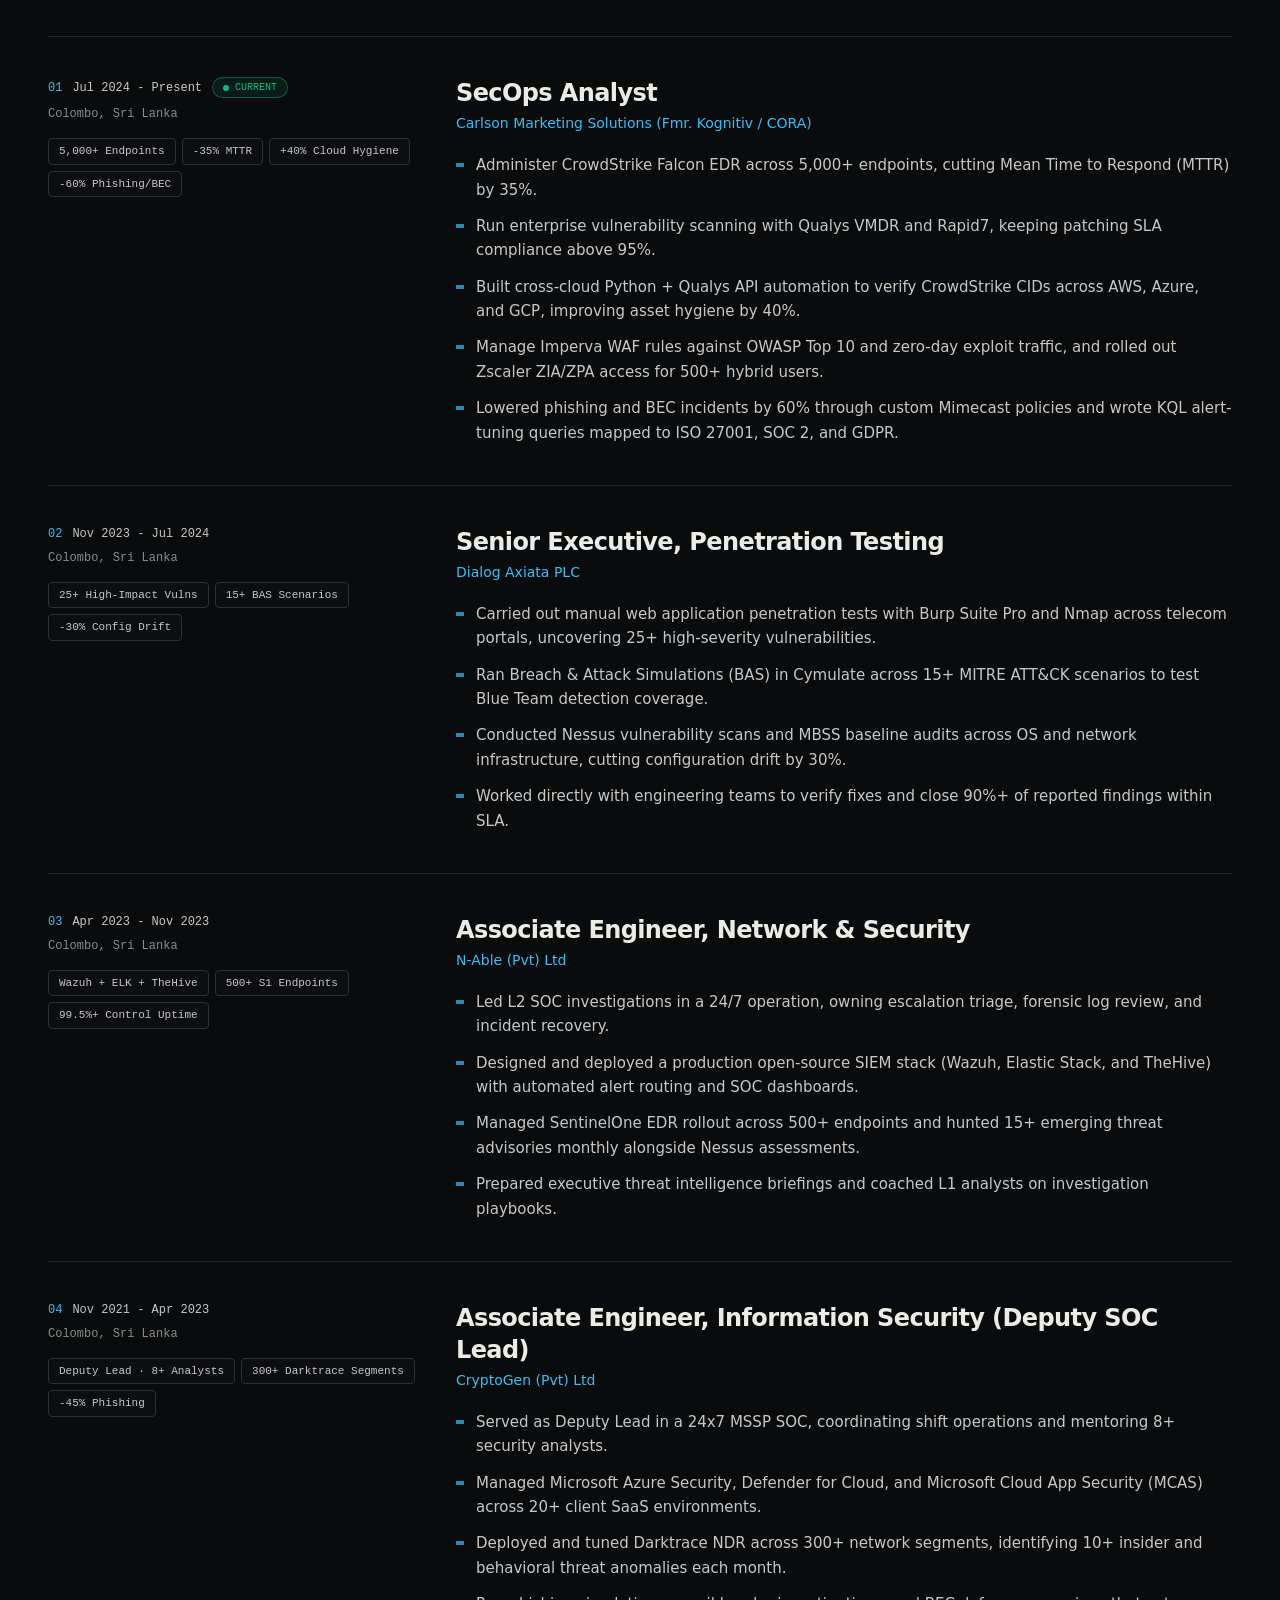
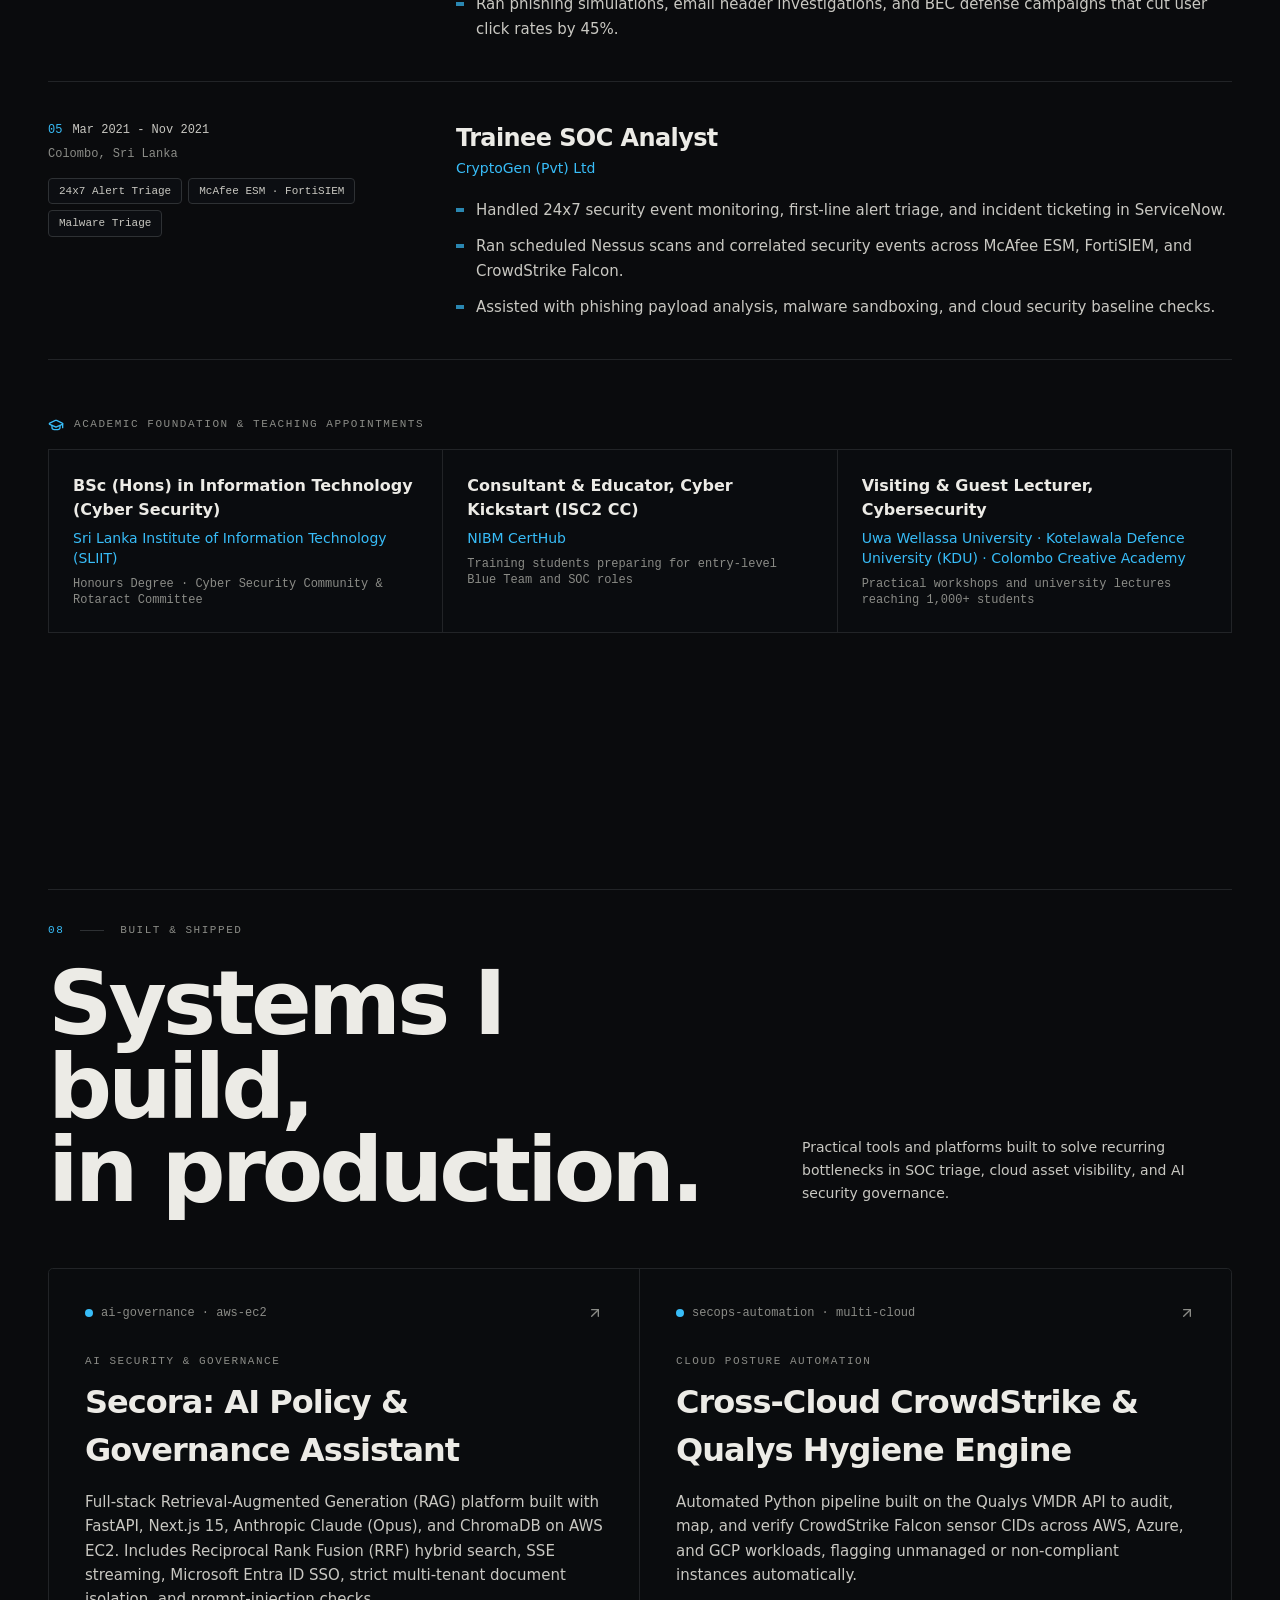
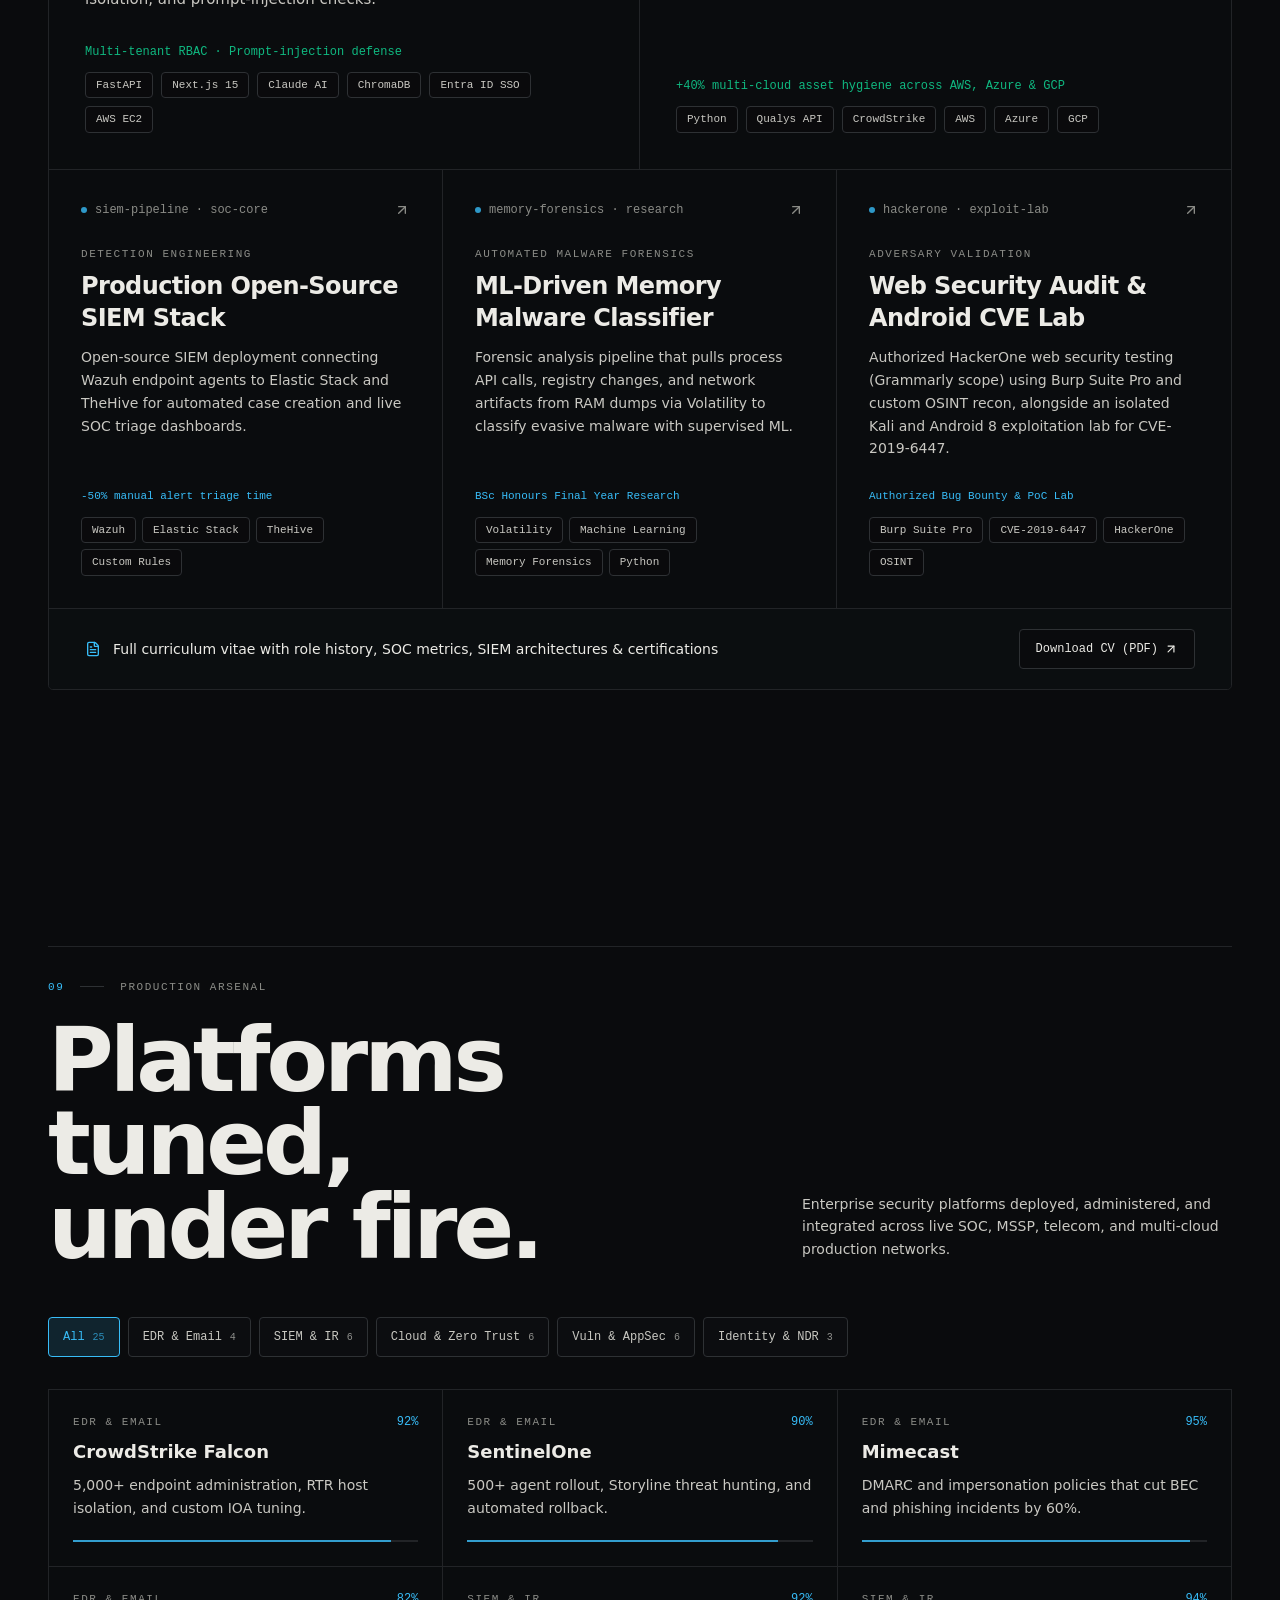
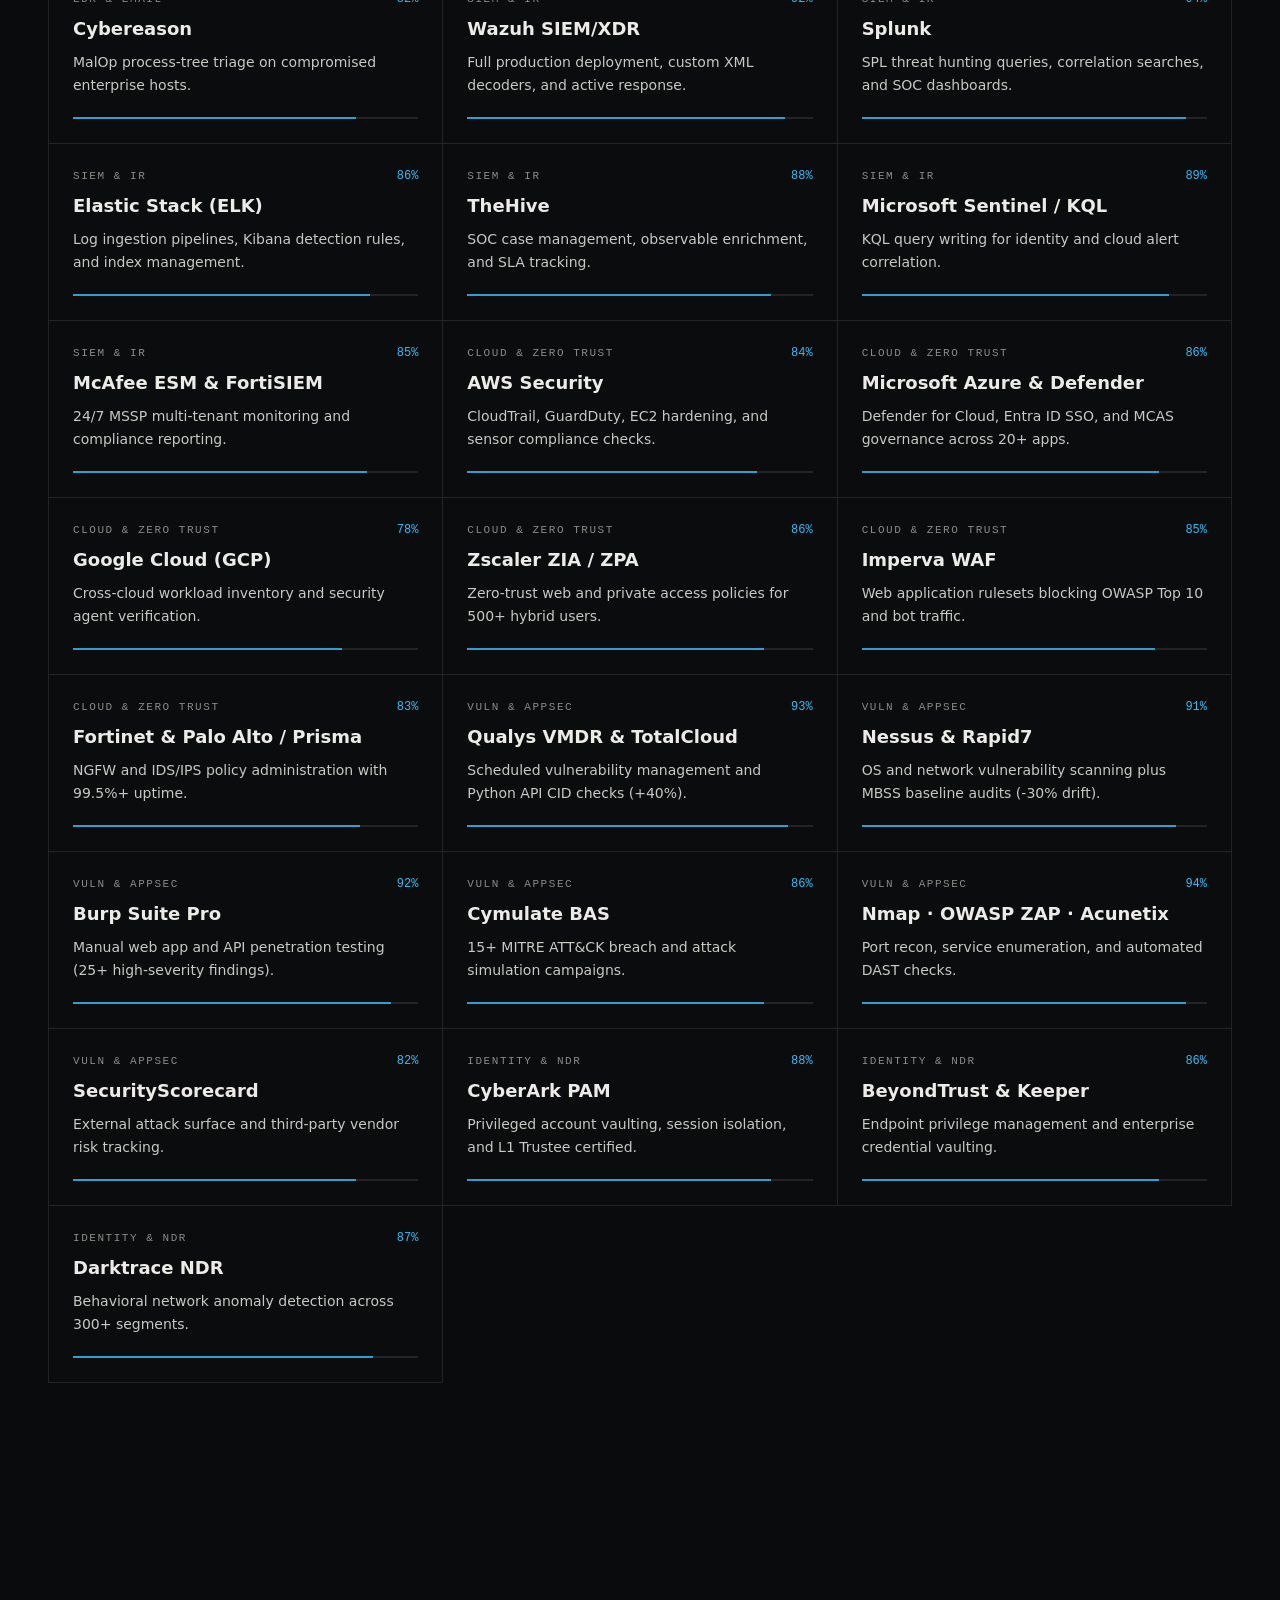
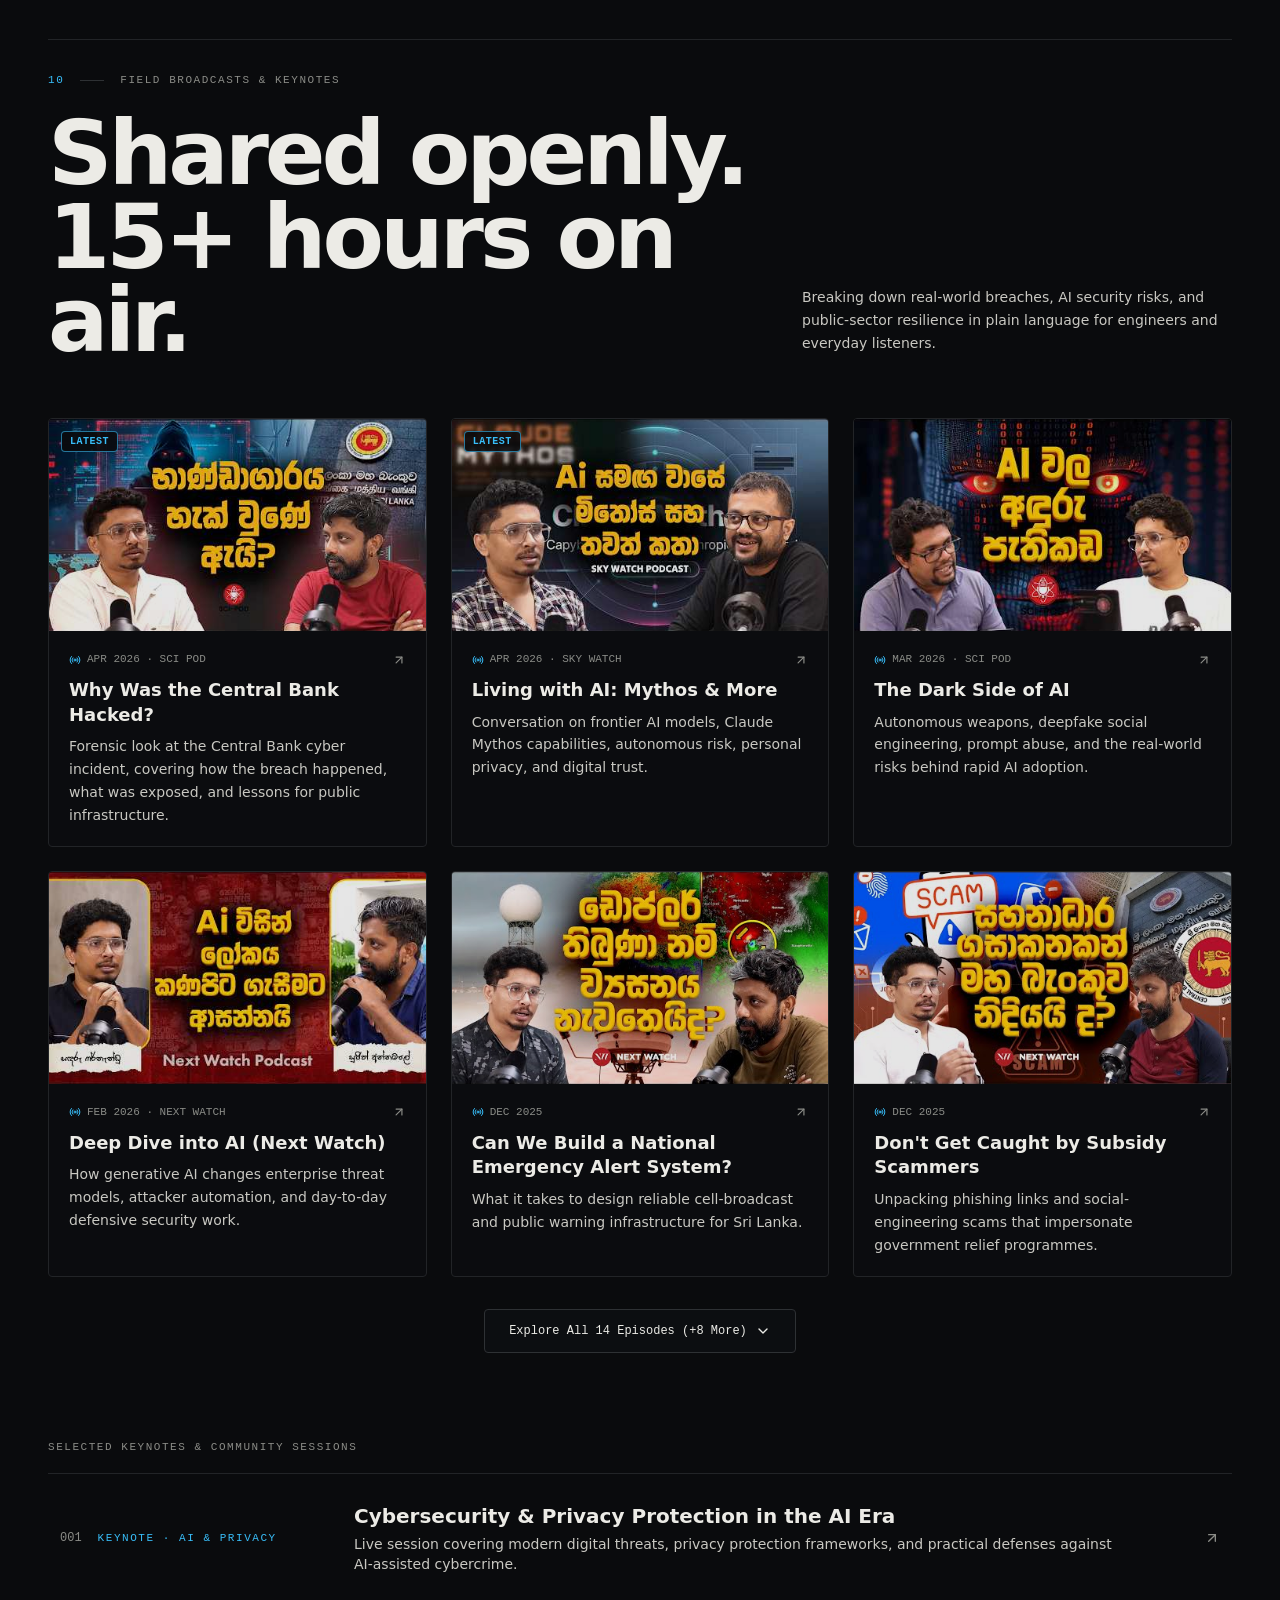
==== commit 46dd7211: "Rebuild portfolio with Next.js static export and Blue Team editorial layout" ====
--- a/index.html
+++ b/index.html
@@ -1,1199 +1 @@
-<!DOCTYPE html>
-<html lang="en">
-<head>
-    <meta charset="UTF-8">
-    <meta name="viewport" content="width=device-width, initial-scale=1.0">
-    <meta http-equiv="Content-Security-Policy" content="default-src 'self'; script-src 'self'; style-src 'self' https://fonts.googleapis.com https://cdnjs.cloudflare.com; font-src 'self' https://fonts.gstatic.com https://cdnjs.cloudflare.com; img-src 'self' data: https://img.youtube.com https://sandarufdo.github.io; connect-src 'self'; media-src 'none'; object-src 'none'; frame-ancestors 'none'; base-uri 'self'; form-action 'self' mailto:;">
-    <title>Sandaru Fernando | Senior Security Operations &amp; Cloud Security Engineer</title>
-    <link rel="icon" type="image/x-icon" href="favicon.ico">
-    <link rel="icon" type="image/png" sizes="64x64" href="favicon.png">
-    <link rel="apple-touch-icon" sizes="180x180" href="apple-touch-icon.png">
-    <link rel="icon" type="image/svg+xml" href="favicon.svg">
-    <meta name="description" content="Official portfolio of Sandaru Fernando — Senior Security Operations (SOC) &amp; Cloud Security Engineer specializing in incident response, penetration testing, EDR/SIEM, and AI security governance in Colombo, Sri Lanka.">
-    <meta name="keywords" content="Sandaru Fernando, Sandaru Fernando Cybersecurity, Sandaru Fernando SOC, Sandaru Fernando Portfolio, Sandaru Fernando CV, Cloud Security Engineer Colombo, Cybersecurity Sri Lanka, SLIIT Cyber Security">
-    <link rel="canonical" href="https://sandarufdo.github.io/">
-    <meta name="google-site-verification" content="LaimJLOBvcIlnY1IJqiSt0Ot1l2xGiSZuDQxuwIyqoc">
-    <meta name="google-site-verification" content="b4710f7dd247f44e">
-    <!-- Security headers via meta -->
-    <meta http-equiv="X-Content-Type-Options" content="nosniff">
-    <meta name="referrer" content="strict-origin-when-cross-origin">
-    <meta http-equiv="Permissions-Policy" content="camera=(), microphone=(), geolocation=(), interest-cohort=()">
-    <link rel="stylesheet" href="style.css">
-    <!-- Social / OG Preview -->
-    <meta property="og:title" content="Sandaru Fernando | Senior Security Operations &amp; Cloud Security Engineer">
-    <meta property="og:description" content="Senior SOC &amp; Cloud Security Engineer skilled in incident response, penetration testing, EDR/XDR, and AI security governance.">
-    <meta property="og:image" content="https://sandarufdo.github.io/profile_cyber.png">
-    <meta property="og:url" content="https://sandarufdo.github.io/">
-    <meta property="og:type" content="website">
-    <meta property="og:site_name" content="Sandaru Fernando Portfolio">
-    <meta name="twitter:card" content="summary_large_image">
-    <meta name="twitter:title" content="Sandaru Fernando | Senior Security Operations &amp; Cloud Security Engineer">
-    <meta name="twitter:description" content="Senior SOC &amp; Cloud Security Engineer skilled in incident response, penetration testing, EDR/XDR, and AI security governance.">
-    <meta name="twitter:image" content="https://sandarufdo.github.io/profile_cyber.png">
-    <link rel="preconnect" href="https://fonts.googleapis.com">
-    <link rel="preconnect" href="https://fonts.gstatic.com" crossorigin>
-    <link rel="dns-prefetch" href="https://cdnjs.cloudflare.com">
-    <link href="https://fonts.googleapis.com/css2?family=Orbitron:wght@400;700;900&family=Fira+Code:wght@300;400;600&family=Inter:wght@300;400;500;700&display=swap" rel="stylesheet">
-    <link rel="stylesheet" href="https://cdnjs.cloudflare.com/ajax/libs/font-awesome/6.4.0/css/all.min.css" integrity="sha512-iecdLmaskl7CVkqkXNQ/ZH/XLlvWZOJyj7Yy7tcenmpD1ypASozpmT/E0iPtmFIB46ZmdtAc9eNBvH0H/ZpiBw==" crossorigin="anonymous" referrerpolicy="no-referrer">
-    <!-- Schema.org Structured Data for Google Rich Snippets & Knowledge Graph -->
-    <script type="application/ld+json">
-    {
-      "@context": "https://schema.org",
-      "@graph": [
-        {
-          "@type": "ProfilePage",
-          "@id": "https://sandarufdo.github.io/#profilepage",
-          "url": "https://sandarufdo.github.io/",
-          "name": "Sandaru Fernando | Senior Security Operations & Cloud Security Engineer",
-          "mainEntity": { "@id": "https://sandarufdo.github.io/#person" }
-        },
-        {
-          "@type": "Person",
-          "@id": "https://sandarufdo.github.io/#person",
-          "name": "Sandaru Fernando",
-          "alternateName": ["Hansaka Sandaru Fernando", "Sandaru Fdo"],
-          "url": "https://sandarufdo.github.io/",
-          "image": "https://sandarufdo.github.io/profile_cyber.png",
-          "sameAs": [
-            "https://www.linkedin.com/in/sandarufernando",
-            "https://github.com/SandaRuFdo"
-          ],
-          "jobTitle": "Senior Security Operations & Cloud Security Engineer",
-          "worksFor": {
-            "@type": "Organization",
-            "name": "Carlson Marketing Solutions"
-          },
-          "alumniOf": {
-            "@type": "EducationalOrganization",
-            "name": "Sri Lanka Institute of Information Technology (SLIIT)"
-          },
-          "knowsAbout": [
-            "Cybersecurity",
-            "Security Operations Center (SOC)",
-            "Cloud Security Architecture",
-            "Penetration Testing",
-            "Incident Response",
-            "CrowdStrike Falcon",
-            "Qualys VMDR",
-            "Wazuh SIEM",
-            "AI Policy & Governance"
-          ],
-          "address": {
-            "@type": "PostalAddress",
-            "addressLocality": "Colombo",
-            "addressCountry": "Sri Lanka"
-          }
-        }
-      ]
-    }
-    </script>
-</head>
-<body>
-<a href="#home" class="skip-link">Skip to main content</a>
-<div id="scroll-progress" aria-hidden="true"></div>
-
-<!-- Terminal Overlay -->
-<div id="terminal-overlay">
-    <div class="term-header">
-        <div class="term-title">SECURE_CON_V2.0 // SYSTEM_ROOT</div>
-        <button class="term-close" id="closeTerminal" aria-label="Close terminal">&times;</button>
-    </div>
-    <div class="term-content" id="term-output">
-        <div class="term-line">Welcome to the encrypted terminal. Press 'ESC' or click 'X' to close.</div>
-        <div class="term-line">Type <span class="term-cmd">'help'</span> to see available commands.</div>
-    </div>
-    <div class="term-input-line">
-        <span class="term-prompt">sandaru@root:~$</span>
-        <input type="text" id="term-input" autofocus autocomplete="off">
-    </div>
-</div>
-
-<!-- Scan Line Overlay -->
-<div class="scanlines"></div>
-
-<!-- Matrix Digital Rain Canvas -->
-<canvas id="matrix-bg"></canvas>
-
-<!-- Secondary Node Background Canvas -->
-<canvas id="bg-canvas"></canvas>
-
-<!-- Navigation -->
-<nav class="glass-nav" id="main-nav">
-    <div class="nav-inner">
-        <a href="#home" class="logo-mark">
-            <span class="logo-bracket">[</span>SF<span class="logo-bracket">]</span>
-        </a>
-        
-        <div class="nav-center hidden-mobile">
-            <div class="nav-trace">
-                <i class="fas fa-network-wired trace-icon"></i>
-                <span class="trace-label">ROOT</span>
-                <span class="trace-separator">//</span>
-                <span class="trace-path" id="nav-active-path">HOME</span>
-                <span class="trace-cursor blink-cursor">_</span>
-            </div>
-        </div>
-        <ul class="nav-links" aria-label="Main navigation">
-            <li><a href="#profile" aria-label="Profile section"><span class="nav-num">01</span>Profile</a></li>
-            <li><a href="#skills" aria-label="Skills section"><span class="nav-num">02</span>Skills</a></li>
-            <li><a href="#experience" aria-label="Experience section"><span class="nav-num">03</span>Experience</a></li>
-            <li><a href="#education" aria-label="Education section"><span class="nav-num">04</span>Education</a></li>
-            <li><a href="#podcasts" aria-label="Podcasts section"><span class="nav-num">05</span>Podcasts</a></li>
-            <li><a href="#tools" aria-label="Tools section"><span class="nav-num">06</span>Tools</a></li>
-            <li><a href="#contact" class="nav-cta" aria-label="Contact section">CONTACT</a></li>
-            <li class="breach-toggle-wrap">
-                <button id="breachToggle" class="breach-btn" title="Toggle Breach Mode" aria-pressed="false">
-                    <i class="fas fa-radiation"></i> <span>SECURE</span>
-                </button>
-            </li>
-        </ul>
-        <button class="hamburger" id="hamburger" aria-label="Open navigation menu" aria-expanded="false" aria-controls="nav-links">
-            <span></span><span></span><span></span>
-        </button>
-    </div>
-</nav>
-
-<!-- ===================== HERO ===================== -->
-<section id="home" class="hero-section">
-    <div class="hero-grid">
-
-
-        <!-- Right: Hero Text (photo follows after) -->
-        <div class="hero-text reveal-right">
-            <div class="hero-tag">// SENIOR SECOPS &amp; CLOUD SECURITY ENGINEER</div>
-            <h1 class="hero-title">
-                <span class="glitch-text" data-text="Sandaru">Sandaru</span><br>
-                <span class="glitch-text accent-name" data-text="Fernando">Fernando</span>
-            </h1>
-            <p class="hero-sub">Specializing in <span class="hl-blue">SecOps &amp; Cloud Security</span>, incident response, vulnerability assessments, and AI security governance across enterprise environments.</p>
-            <div class="tag-row">
-                <span class="cyber-tag"><i class="fas fa-shield-alt"></i> Blue Team</span>
-                <span class="cyber-tag red"><i class="fas fa-skull-crossbones"></i> Red Team</span>
-                <span class="cyber-tag"><i class="fas fa-bug"></i> Pen Testing</span>
-                <span class="cyber-tag"><i class="fas fa-eye"></i> SOC Analysis</span>
-                <span class="cyber-tag"><i class="fas fa-search"></i> Threat Hunting</span>
-                <span class="cyber-tag"><i class="fas fa-users-cog"></i> Leadership</span>
-            </div>
-            <div class="hero-actions">
-                <a href="#experience" class="btn-cyber">View Experience <i class="fas fa-arrow-right"></i></a>
-                <a href="Sandaru_Fernando_CV.pdf" download="Sandaru_Fernando_CV.pdf" class="btn-outline"><i class="fas fa-file-pdf"></i> Download CV</a>
-            </div>
-        </div>
-
-        <!-- Far Right: HUD Operator Profile Card -->
-        <div class="hero-hud-card reveal" aria-label="Operator profile statistics">
-            <div class="hc-inner">
-                <!-- Corner brackets -->
-                <div class="hc-corner hc-tl"></div><div class="hc-corner hc-tr"></div>
-                <div class="hc-corner hc-bl"></div><div class="hc-corner hc-br"></div>
-
-                <!-- Header -->
-                <div class="hc-header">
-                    <span class="hc-label">OPERATOR_PROFILE</span>
-                    <span class="hc-status"><i class="fas fa-circle hud-live-dot"></i> ACTIVE</span>
-                </div>
-
-                <!-- Stat Counters -->
-                <div class="hc-stats">
-                    <div class="hc-stat">
-                        <span class="hc-num" data-target="5">0</span>
-                        <span class="hc-unit">YRS</span>
-                        <span class="hc-desc">EXPERIENCE</span>
-                    </div>
-                    <div class="hc-stat">
-                        <span class="hc-num" data-target="12">0</span>
-                        <span class="hc-unit">+</span>
-                        <span class="hc-desc">CERTS</span>
-                    </div>
-                    <div class="hc-stat">
-                        <span class="hc-num" data-target="25">0</span>
-                        <span class="hc-unit">+</span>
-                        <span class="hc-desc">TOOLS</span>
-                    </div>
-                    <div class="hc-stat">
-                        <span class="hc-num" data-target="13">0</span>
-                        <span class="hc-unit">+</span>
-                        <span class="hc-desc">TALKS</span>
-                    </div>
-                </div>
-
-                <!-- Divider -->
-                <div class="hc-divider"></div>
-
-                <!-- Skill Bars -->
-                <div class="hc-skills">
-                    <div class="hc-skill-row">
-                        <span class="hc-skill-name">SOC / SIEM</span>
-                        <div class="hc-bar"><div class="hc-bar-fill" data-w="92"></div></div>
-                        <span class="hc-pct">92%</span>
-                    </div>
-                    <div class="hc-skill-row">
-                        <span class="hc-skill-name">BLUE TEAM</span>
-                        <div class="hc-bar"><div class="hc-bar-fill" data-w="90"></div></div>
-                        <span class="hc-pct">90%</span>
-                    </div>
-                    <div class="hc-skill-row">
-                        <span class="hc-skill-name">PENTESTING</span>
-                        <div class="hc-bar red"><div class="hc-bar-fill red" data-w="78"></div></div>
-                        <span class="hc-pct">78%</span>
-                    </div>
-                    <div class="hc-skill-row">
-                        <span class="hc-skill-name">CLOUD SEC</span>
-                        <div class="hc-bar"><div class="hc-bar-fill" data-w="72"></div></div>
-                        <span class="hc-pct">72%</span>
-                    </div>
-                    <div class="hc-skill-row">
-                        <span class="hc-skill-name">LEADERSHIP</span>
-                        <div class="hc-bar"><div class="hc-bar-fill" data-w="85"></div></div>
-                        <span class="hc-pct">85%</span>
-                    </div>
-                </div>
-
-                <!-- Threat Level -->
-                <div class="hc-divider"></div>
-                <div class="hc-threat">
-                    <span class="hc-threat-label">THREAT_LVL</span>
-                    <div class="hc-threat-bars">
-                        <span class="tb active"></span><span class="tb active"></span>
-                        <span class="tb active"></span><span class="tb active"></span>
-                        <span class="tb active red"></span>
-                    </div>
-                    <span class="hc-threat-val">CRITICAL</span>
-                </div>
-            </div>
-        </div>
-    </div>
-
-    <!-- Info Bar: terminal-style strip below hero -->
-    <div class="hud-bar reveal">
-        <div class="hud-bar-topbar">
-            <div class="hud-dots"><span></span><span></span><span></span></div>
-            <span class="hud-bar-title">SECURE_SHELL // root@portfolio:~</span>
-            <span class="hud-bar-live"><i class="fas fa-circle hud-live-dot"></i> LIVE</span>
-        </div>
-        <div class="hud-bar-body">
-            <div class="hud-bar-prompt"><span class="prompt">▶</span> <span class="cmd">whois</span> sandaru_fernando</div>
-            <div class="hud-bar-divider"></div>
-            <span class="hud-bar-item"><i class="fas fa-user"></i> SANDARU FERNANDO &nbsp;<span class="hud-bar-role">// Cybersecurity Specialist</span></span>
-            <div class="hud-bar-divider"></div>
-            <span class="hud-bar-item"><i class="fas fa-map-marker-alt"></i> Nugegoda, Sri Lanka</span>
-            <span class="hud-bar-item"><i class="fas fa-envelope"></i> hansakasandaru99@gmail.com</span>
-            <span class="hud-bar-item"><i class="fab fa-linkedin"></i> linkedin.com/in/sandarufernando</span>
-            <span class="hud-bar-item"><i class="fas fa-phone"></i> +94 77 988 3227</span>
-            <span class="cursor-blink hud-cursor">█</span>
-        </div>
-    </div>
-
-    <!-- Scroll Indicator -->
-    <div class="scroll-hint"><div class="scroll-line"></div><span>SCROLL</span></div>
-</section>
-
-<!-- ===================== 01 PROFILE ===================== -->
-<section id="profile" class="section">
-    <div class="container">
-        <div class="section-header reveal">
-            <span class="sec-num">01</span>
-            <h2 class="sec-title typewriter" data-text="PROFILE SUMMARY">PROFILE SUMMARY</h2>
-            <div class="sec-line"></div>
-        </div>
-
-        <div class="profile-grid reveal">
-            <div class="profile-text hud-card">
-                <div class="hud-corner tl"></div><div class="hud-corner tr"></div><div class="hud-corner bl"></div><div class="hud-corner br"></div>
-                <p>Cybersecurity professional bridging <span class="hl-blue">Blue</span> and <span class="hl-red">Red</span> team operations, with core expertise in Security Operations Center (SOC) engineering. Specialized in deploying SIEM architectures, writing detection rules, and correlating alert telemetry across complex enterprise networks.</p>
-                <p>Proven capability in team leadership and incident response, orchestrating cross-functional workflows to contain threats and manage SLA-driven mitigation strategies under high-pressure scenarios.</p>
-                <p>Driven by analytical problem solving, leveraging forensic logging, packet inspection, and breach simulation (BAS) to deconstruct attack vectors and eliminate critical vulnerabilities.</p>
-                <p>Supplementary experience in awareness building and technical teaching, occasionally delivering corporate workshops and foundational training to elevate long-term organizational security posture.</p>
-                
-                <!-- NEW: Hacker Terminal Updates Feed (Moved Inside) -->
-                <div class="terminal-updates reveal">
-                    <div class="terminal-header">
-                        <i class="fas fa-terminal blink-cursor"></i> <span class="sys-msg">SYSLOG // LIVE INTEL FEED</span>
-                    </div>
-                    <div class="terminal-lines" id="syslog-feed">
-                        <!-- Lines will be managed by JS -->
-                        <div class="t-line t-latest">
-                            <span class="t-time hl-red">[NEW]</span> 
-                            <strong class="t-badge hl-blue">[PODCAST]</strong> 
-                            <span class="t-text">New podcast released — "Why Was the Central Bank Hacked?" — <a href="https://youtu.be/DTTdSF95K1Y" target="_blank" rel="noopener noreferrer" class="t-text-link">Click here to watch</a></span>
-                        </div>
-                        <div class="t-line t-prev">
-                            <span class="t-time hl-red">[FUTURE]</span> 
-                            <strong class="t-badge hl-blue">[EVENT]</strong> 
-                            <span class="t-text">22nd March - Guest speaker "AI, Cyber Security and content security" - Colombo Creative Academy.</span>
-                        </div>
-                        <div class="t-line t-prev">
-                            <span class="t-time hl-blue">[LIVE]</span> 
-                            <strong class="t-badge hl-red">[NEW_RECORD]</strong> 
-                            <span class="t-text">Achieved 15+ hours of curated technical cyber awareness podcasts on air.</span>
-                        </div>
-                        <div class="t-line t-old">
-                            <span class="t-time hl-blue">[SYS]</span> 
-                            <strong class="t-badge hl-blue">[APPOINTMENT]</strong> 
-                            <span class="t-text">Now guiding newcomers as Consultant Educator at NIBM CertHub.</span>
-                        </div>
-                    </div>
-                </div>
-            </div>
-
-            <div class="profile-stats">
-                <div class="stat-card hud-card reveal">
-                    <div class="hud-corner tl"></div><div class="hud-corner tr"></div><div class="hud-corner bl"></div><div class="hud-corner br"></div>
-                    <div class="stat-icon"><i class="fas fa-shield-virus"></i></div>
-                    <div class="stat-num" data-count="5">0</div>
-                    <div class="stat-label">Years in Cybersecurity</div>
-                </div>
-                <div class="stat-card hud-card reveal">
-                    <div class="hud-corner tl"></div><div class="hud-corner tr"></div><div class="hud-corner bl"></div><div class="hud-corner br"></div>
-                    <div class="stat-icon red"><i class="fas fa-bug"></i></div>
-                    <div class="stat-num" data-count="25">0</div>
-                    <div class="stat-label">Security Tools Mastered</div>
-                </div>
-                <div class="stat-card hud-card reveal">
-                    <div class="hud-corner tl"></div><div class="hud-corner tr"></div><div class="hud-corner bl"></div><div class="hud-corner br"></div>
-                    <div class="stat-icon"><i class="fas fa-certificate"></i></div>
-                    <div class="stat-num" data-count="12">0</div>
-                    <div class="stat-label">Certifications Earned</div>
-                </div>
-                <div class="stat-card hud-card reveal">
-                    <div class="hud-corner tl"></div><div class="hud-corner tr"></div><div class="hud-corner bl"></div><div class="hud-corner br"></div>
-                    <div class="stat-icon red"><i class="fas fa-podcast"></i></div>
-                    <div class="stat-num" data-count="13">0</div>
-                    <div class="stat-label">Talks &amp; Podcasts</div>
-                </div>
-                <!-- Impact tiles - full width -->
-                <div class="stat-card stat-wide hud-card reveal">
-                    <div class="hud-corner tl"></div><div class="hud-corner tr"></div><div class="hud-corner bl"></div><div class="hud-corner br"></div>
-                    <div class="stat-wide-inner">
-                        <div class="stat-icon-lg"><i class="fas fa-satellite-dish"></i></div>
-                        <div>
-                            <div class="stat-num-lg">15<span class="stat-plus">+</span><span class="stat-unit"> HRS</span></div>
-                            <div class="stat-label-lg">Curated Technical Podcasts & Talks</div>
-                            <div class="stat-sub">Fact-checked deep dives into cyber threats, social engineering, and practical security tools.</div>
-                        </div>
-                    </div>
-                </div>
-                <div class="stat-card stat-wide hud-card red-card reveal">
-                    <div class="hud-corner tl"></div><div class="hud-corner tr"></div><div class="hud-corner bl"></div><div class="hud-corner br"></div>
-                    <div class="stat-wide-inner">
-                        <div class="stat-icon-lg red"><i class="fas fa-user-graduate"></i></div>
-                        <div>
-                            <div class="stat-num-lg red">1,000<span class="stat-plus red">+</span></div>
-                            <div class="stat-label-lg">Students Physically Educated</div>
-                            <div class="stat-sub">Cumulative reach across hands-on workshops, university sessions, and live training programmes.</div>
-                        </div>
-                    </div>
-                </div>
-            </div>
-        </div>
-    </div>
-</section>
-
-<!-- ===================== 02 SKILLS ===================== -->
-<section id="skills" class="section">
-    <div class="container">
-        <div class="section-header reveal">
-            <span class="sec-num">02</span>
-            <h2 class="sec-title typewriter" data-text="PROFESSIONAL SKILLS">PROFESSIONAL SKILLS</h2>
-            <div class="sec-line"></div>
-        </div>
-
-        <div class="skills-grid reveal">
-            <!-- 1. SOC Expert (Top Tier) -->
-            <div class="skill-panel hud-card full-width-primary">
-                <div class="hud-corner tl"></div><div class="hud-corner tr"></div><div class="hud-corner bl"></div><div class="hud-corner br"></div>
-                <h3><i class="fas fa-terminal hl-blue-icon"></i> SOC Operations & Engineering (Primary Expertise)</h3>
-                <p>Advanced proficiency in architecting, configuring, and triaging within 24/7 Security Operations Centers. Extensive hands-on experience deploying SIEM architectures (Splunk, Elastic Stack, Wazuh) and constructing automated threat detection pipelines across enterprise networks and multi-cloud environments.</p>
-                <div class="tech-two-col">
-                    <div>
-                        <h4>Core Domains</h4>
-                        <ul class="arrow-list">
-                            <li>SIEM Engineering & Alert Correlation</li>
-                            <li>Behavioral Anomaly Detection</li>
-                            <li>Web Application Vulnerability Analysis</li>
-                        </ul>
-                    </div>
-                    <div>
-                        <h4>Specializations</h4>
-                        <ul class="arrow-list">
-                            <li>Enterprise Log Telemetry Routing</li>
-                            <li>Cloud Container Security (AWS/Azure)</li>
-                            <li>Breach & Attack Simulation (BAS)</li>
-                        </ul>
-                    </div>
-                </div>
-            </div>
-
-            <!-- 2. Leadership & IR -->
-            <div class="skill-panel hud-card">
-                <div class="hud-corner tl"></div><div class="hud-corner tr"></div><div class="hud-corner bl"></div><div class="hud-corner br"></div>
-                <h3><i class="fas fa-users-cog hl-blue-icon"></i> Leadership & Incident Response</h3>
-                <p>Directing cross-functional SOC teams and supervising shift rotations. Proven capability in orchestrating incident response protocols, managing alert escalations, and formulating mitigation strategies under pressure.</p>
-                <div class="skill-tags">
-                    <span>Shift Supervision</span><span>SLA Management</span><span>Threat Mitigation</span>
-                </div>
-            </div>
-
-            <!-- 3. Analytical Problem Solving -->
-            <div class="skill-panel hud-card">
-                <div class="hud-corner tl"></div><div class="hud-corner tr"></div><div class="hud-corner bl"></div><div class="hud-corner br"></div>
-                <h3><i class="fas fa-brain hl-blue-icon"></i> Analytical Problem Solving</h3>
-                <p>Deconstructing complex attack vectors through forensic logging, root cause analysis, and network packet inspection to eliminate critical vulnerabilities before exploitation.</p>
-                <div class="skill-tags">
-                    <span>Root Cause Analysis</span><span>Forensic Logging</span><span>Vulnerability Triage</span>
-                </div>
-            </div>
-
-            <!-- 4. Supplementary Skills -->
-            <div class="skill-panel hud-card full-width-dashed">
-                <div class="hud-corner tl"></div><div class="hud-corner tr"></div><div class="hud-corner bl"></div><div class="hud-corner br"></div>
-                <h3 class="text-muted-heading"><i class="fas fa-chalkboard-teacher icon-muted-spaced"></i> Supplementary Capabilities</h3>
-                <p class="mb-0">Capable in <strong>Awareness Building</strong> through corporate workshops and foundational <strong>Technical Teaching</strong> for entry-level personnel and public forums.</p>
-            </div>
-        </div>
-    </div>
-</section>
-
-<!-- ===================== 03 EXPERIENCE ===================== -->
-<section id="experience" class="section">
-    <div class="container">
-        <div class="section-header reveal">
-            <span class="sec-num">03</span>
-            <h2 class="sec-title typewriter" data-text="WORK EXPERIENCE">WORK EXPERIENCE</h2>
-            <div class="sec-line"></div>
-        </div>
-
-        <div class="timeline-v2">
-            <div class="tl-item reveal">
-                <div class="tl-marker"><div class="tl-dot"></div><div class="tl-line"></div></div>
-                <div class="tl-content hud-card">
-                    <div class="hud-corner tl"></div><div class="hud-corner tr"></div><div class="hud-corner bl"></div><div class="hud-corner br"></div>
-                    <div class="tl-header">
-                        <div>
-                            <h3>SecOps Analyst</h3>
-                            <h4>Carlson Marketing Solutions (Fmr. Kognitiv / CORA) &mdash; Colombo, Sri Lanka</h4>
-                            <span class="tl-date">Jul 2024 &ndash; Present</span>
-                        </div>
-                        <span class="tl-badge">Current</span>
-                    </div>
-                    <ul class="arrow-list">
-                        <li>Administered CrowdStrike Falcon EDR across 5,000+ endpoints, reducing MTTR by 35%</li>
-                        <li>Automated vulnerability scanning using Qualys VMDR &amp; Rapid7, achieving 95%+ SLA compliance for patching cycles</li>
-                        <li>Engineered cross-cloud Python + Qualys API scripts to validate CrowdStrike CIDs across AWS, Azure &amp; GCP, improving asset hygiene by 40%</li>
-                        <li>Managed application security via Imperva WAF, defending against OWASP Top 10 and zero-day threats</li>
-                        <li>Implemented zero-trust access policies using Zscaler ZIA/ZPA for 500+ users across hybrid cloud</li>
-                        <li>Reduced phishing and BEC incidents by 60% through enhanced Mimecast detection rules</li>
-                        <li>Monitored threat intelligence feeds, writing KQL queries for alert optimisation, documented in Jira aligned with ISO 27001, SOC 2 &amp; GDPR</li>
-                    </ul>
-                </div>
-            </div>
-
-            <div class="tl-item reveal">
-                <div class="tl-marker"><div class="tl-dot"></div><div class="tl-line"></div></div>
-                <div class="tl-content hud-card">
-                    <div class="hud-corner tl"></div><div class="hud-corner tr"></div><div class="hud-corner bl"></div><div class="hud-corner br"></div>
-                    <div class="tl-header">
-                        <div>
-                            <h3>Senior Executive &mdash; Penetration Testing</h3>
-                            <h4>Dialog Axiata PLC &mdash; Colombo, Sri Lanka</h4>
-                            <span class="tl-date">Nov 2023 &ndash; Jul 2024</span>
-                        </div>
-                    </div>
-                    <ul class="arrow-list">
-                        <li>Conducted in-depth web-based penetration testing using BurpSuite and Nmap for Dialog Axiata's enterprise applications, identifying 25+ high-impact vulnerabilities and delivering actionable remediation plans within SLA</li>
-                        <li>Performed breach simulations and security posture assessments through Cymulate BAS, modeling 15+ real-world attacker scenarios across the MITRE ATT&CK framework to validate defensive controls</li>
-                        <li>Executed comprehensive vulnerability scans on operating systems and network layers using Nessus, including MBSS configuration assessments, reducing configuration weaknesses by 30%</li>
-                        <li>Applied industry-standard penetration testing methodologies (MITRE ATT&CK, PTES) to structure tests, classify risk, and prioritise remediation across client environments</li>
-                        <li>Collaborated cross-functionally with development, operations, and security teams to strengthen defence mechanisms, resolving 90%+ of identified vulnerabilities within agreed timelines</li>
-                        <li>Documented testing processes, findings, and remediation recommendations meticulously, delivering clear and actionable reports to stakeholders and senior leadership</li>
-                    </ul>
-                </div>
-            </div>
-
-            <div class="tl-item reveal">
-                <div class="tl-marker"><div class="tl-dot"></div><div class="tl-line"></div></div>
-                <div class="tl-content hud-card">
-                    <div class="hud-corner tl"></div><div class="hud-corner tr"></div><div class="hud-corner bl"></div><div class="hud-corner br"></div>
-                    <div class="tl-header">
-                        <div>
-                            <h3>Associate Engineer &mdash; Network &amp; Security</h3>
-                            <h4>N-Able (Pvt) Ltd &mdash; Colombo, Sri Lanka</h4>
-                            <span class="tl-date">Apr 2023 &ndash; Nov 2023</span>
-                        </div>
-                    </div>
-                    <ul class="arrow-list">
-                        <li>Led L2 SOC analysis within a 24/7 Security Operations Center, managing triage workflows, alert escalation, forensic logging, and root cause analysis for security incidents including major incident recovery coordination</li>
-                        <li>Conducted enterprise vulnerability assessments using Nessus and proactively engaged in cyber threat hunting, detecting and neutralising 15+ emerging threats per month</li>
-                        <li>Managed and monitored network security infrastructure including firewalls and IDS/IPS systems, ensuring 99.5%+ uptime of security controls</li>
-                        <li>Directed installation, configuration, and monitoring of SentinelOne EDR agents across 500+ endpoints for advanced endpoint detection and response</li>
-                        <li>Architected and deployed a fully open-source SIEM solution (Wazuh + Elastic Stack + TheHive), automating alert pipelines, detection rules, and dashboards for real-time threat detection and SOC visibility</li>
-                        <li>Produced Cyber Threat Intelligence (CTI) reports, trained SOC team members (including L1 analysts), and delivered regular security dashboards and briefings to management to enable strategic decision-making</li>
-                    </ul>
-                </div>
-            </div>
-
-            <div class="tl-item reveal">
-                <div class="tl-marker"><div class="tl-dot"></div><div class="tl-line"></div></div>
-                <div class="tl-content hud-card">
-                    <div class="hud-corner tl"></div><div class="hud-corner tr"></div><div class="hud-corner bl"></div><div class="hud-corner br"></div>
-                    <div class="tl-header">
-                        <div>
-                            <h3>Associate Engineer &mdash; Information Security</h3>
-                            <h4>CryptoGen (Pvt) Ltd &mdash; Colombo, Sri Lanka</h4>
-                            <span class="tl-date">Nov 2021 &ndash; Apr 2023</span>
-                        </div>
-                    </div>
-                    <ul class="arrow-list">
-                        <li>Served as Deputy Lead in a 24x7 Security Operations Center, providing leadership, support, and guidance to 8+ SOC analysts across shift rotations</li>
-                        <li>Utilised Microsoft Azure Security Solutions and Microsoft Defender for Cloud to enhance visibility, threat detection, and cloud security posture across enterprise environments</li>
-                        <li>Deployed and managed DarkTrace for behavioural anomaly detection across 300+ network segments, enhancing insider threat visibility and identifying 10+ insider threat indicators monthly</li>
-                        <li>Monitored and protected cloud applications and data access using Microsoft Cloud App Security (MCAS), completing security assessments for 20+ SaaS applications</li>
-                        <li>Specialised in phishing email analysis, simulation campaigns, and business-email compromise (BEC) prevention strategies, reducing successful phishing attempts by 45%</li>
-                    </ul>
-                </div>
-            </div>
-
-            <div class="tl-item reveal">
-                <div class="tl-marker"><div class="tl-dot"></div></div>
-                <div class="tl-content hud-card">
-                    <div class="hud-corner tl"></div><div class="hud-corner tr"></div><div class="hud-corner bl"></div><div class="hud-corner br"></div>
-                    <div class="tl-header">
-                        <div>
-                            <h3>Trainee SOC Analyst</h3>
-                            <h4>CryptoGen (Pvt) Ltd &mdash; Colombo, Sri Lanka</h4>
-                            <span class="tl-date">Mar 2021 &ndash; Nov 2021</span>
-                        </div>
-                    </div>
-                    <ul class="arrow-list">
-                        <li>Operated in a 24x7 Security Operations Center, conducting alert triage, monitoring, and incident documentation using ServiceNow ticketing workflows</li>
-                        <li>Performed vulnerability scanning using Nessus and threat detection with McAfee ESM and FortiSIEM, supporting timely identification and resolution of security events</li>
-                        <li>Gained hands-on experience with CrowdStrike Falcon EDR and participated in Cyber Threat Intelligence Analysis to identify and mitigate threats</li>
-                        <li>Analysed phishing emails and performed malware triage; supported cloud-application security and configuration assessments</li>
-                    </ul>
-                </div>
-            </div>
-
-        </div>
-    </div>
-</section>
-
-<!-- ===================== 04 EDUCATION ===================== -->
-<section id="education" class="section">
-    <div class="container">
-        <div class="section-header reveal">
-            <span class="sec-num">04</span>
-            <h2 class="sec-title typewriter" data-text="EDUCATION & CREDENTIALS">EDUCATION & CREDENTIALS</h2>
-            <div class="sec-line"></div>
-        </div>
-
-        <div class="edu-grid">
-            <!-- Education -->
-            <div class="hud-card reveal">
-                <div class="hud-corner tl"></div><div class="hud-corner tr"></div><div class="hud-corner bl"></div><div class="hud-corner br"></div>
-                <h3 class="card-head"><i class="fas fa-graduation-cap"></i> EDUCATION</h3>
-                <div class="edu-item">
-                    <div class="edu-dot"></div>
-                    <div>
-                        <h4>BSc (Hons) in Information Technology</h4>
-                        <p class="edu-spec">Specialized in Cyber Security</p>
-                        <p class="edu-school">Sri Lanka Institute of Information Technology (SLIIT)</p>
-                    </div>
-                </div>
-                <div class="edu-item">
-                    <div class="edu-dot"></div>
-                    <div>
-                        <h4>GCE Advanced Level (Biology)</h4>
-                        <p class="edu-school">Dhammissara National School — Nattandiya</p>
-                    </div>
-                </div>
-                <div class="edu-item">
-                    <div class="edu-dot"></div>
-                    <div>
-                        <h4>GCE Ordinary Level</h4>
-                        <p class="edu-school">Dhammissara National School — Nattandiya</p>
-                    </div>
-                </div>
-            </div>
-
-            <!-- Certifications -->
-            <div class="hud-card reveal">
-                <div class="hud-corner tl"></div><div class="hud-corner tr"></div><div class="hud-corner bl"></div><div class="hud-corner br"></div>
-                <h3 class="card-head"><i class="fas fa-certificate"></i> CERTIFICATIONS</h3>
-                <ul class="cert-list">
-                    <li><span class="cert-badge verified">CEH</span> Certified Ethical Hacker (C|EH v12) — EC-Council</li>
-                    <li><span class="cert-badge in-prog">IN PROG</span> Practical Ethical Hacking — TCM Security</li>
-                    <li><span class="cert-badge in-prog">IN PROG</span> Red Hat Certified System Administrator (RHCSA)</li>
-                    <li><span class="cert-badge verified">PAM</span> CyberArk: Privileged Access Management &amp; L1 Trustee Exam</li>
-                    <li><span class="cert-badge verified">NSA</span> OPSWAT Network Security Associate</li>
-                    <li><span class="cert-badge verified">ECA</span> OPSWAT Endpoint Compliance Associate</li>
-                    <li><span class="cert-badge verified">VMDR</span> Qualys VMDR, Custom Assessment &amp; Remediation (CAR), TotalCloud</li>
-                    <li><span class="cert-badge verified">NSE1</span> Fortinet Network Security Expert Cert. 1 &amp; 2</li>
-                    <li><span class="cert-badge verified">ISO</span> SkillFront ISO/IEC 27001 Information Security Associate™</li>
-                    <li><span class="cert-badge verified">ISO</span> SkillFront ISO/IEC 27000 IT Service Management Associate™</li>
-                    <li><span class="cert-badge verified">CTI</span> arcX Cyber Threat Intelligence 101</li>
-                    <li><span class="cert-badge verified">FOR</span> Computer Forensics File Formats — Cybrary</li>
-                </ul>
-            </div>
-        </div>
-
-        <!-- Professional Projects -->
-        <div class="section-header reveal mt-12">
-            <h3 class="card-head sub-head"><i class="fas fa-code"></i> PROFESSIONAL PROJECTS</h3>
-        </div>
-        <div class="projects-grid reveal">
-            <div class="project-card hud-card">
-                <div class="hud-corner tl"></div><div class="hud-corner tr"></div><div class="hud-corner bl"></div><div class="hud-corner br"></div>
-                <div class="proj-icon"><i class="fas fa-brain"></i></div>
-                <h4>Secora — AI Policy &amp; Governance Assistant</h4>
-                <p>Full-stack RAG system built with FastAPI, Next.js 15, Anthropic Claude (Opus), &amp; ChromaDB on AWS EC2. Features hybrid search (RRF), SSE streaming, Entra ID SSO, multi-tenant document isolation, and prompt-injection guardrails.</p>
-                <span class="proj-tag">FastAPI &bull; Next.js 15 &bull; Claude AI &bull; ChromaDB &bull; RAG &bull; AWS</span>
-                <div class="proj-actions">
-                    <a href="https://github.com/SandaRuFdo" target="_blank" rel="noopener noreferrer" class="proj-btn highlight"><i class="fab fa-github"></i> View Architecture &amp; Code</a>
-                    <span class="proj-btn"><i class="fas fa-shield-alt"></i> Prompt Guardrails</span>
-                </div>
-            </div>
-            <div class="project-card hud-card">
-                <div class="hud-corner tl"></div><div class="hud-corner tr"></div><div class="hud-corner bl"></div><div class="hud-corner br"></div>
-                <div class="proj-icon"><i class="fas fa-cloud"></i></div>
-                <h4>Cross-Cloud Automation — Qualys &amp; CrowdStrike CID Validation</h4>
-                <p>Multi-cloud Python script using Qualys API to map CrowdStrike CIDs, automatically tagging non-compliant instances and auditing asset hygiene across AWS, Azure, and GCP.</p>
-                <span class="proj-tag">Python &bull; Qualys API &bull; AWS &bull; Azure &bull; GCP</span>
-                <div class="proj-actions">
-                    <a href="https://github.com/SandaRuFdo" target="_blank" rel="noopener noreferrer" class="proj-btn"><i class="fab fa-github"></i> Automation Scripts</a>
-                </div>
-            </div>
-            <div class="project-card hud-card">
-                <div class="hud-corner tl"></div><div class="hud-corner tr"></div><div class="hud-corner bl"></div><div class="hud-corner br"></div>
-                <div class="proj-icon"><i class="fas fa-server"></i></div>
-                <h4>Open-Source SIEM Build — Wazuh / Elastic Stack / TheHive</h4>
-                <p>Engineered a production-grade open-source SIEM. Integrated Wazuh telemetry into Elastic Stack with TheHive for case management, reducing manual alert triage times by 50%.</p>
-                <span class="proj-tag">Wazuh &bull; Elastic Stack &bull; TheHive &bull; SOC</span>
-                <div class="proj-actions">
-                    <a href="https://github.com/SandaRuFdo" target="_blank" rel="noopener noreferrer" class="proj-btn"><i class="fas fa-project-diagram"></i> SOC Pipeline Architecture</a>
-                </div>
-            </div>
-        </div>
-
-        <!-- Academic Projects -->
-        <div class="section-header reveal mt-12">
-            <h3 class="card-head sub-head"><i class="fas fa-laptop-code"></i> ACADEMIC PROJECTS</h3>
-        </div>
-        <div class="projects-grid reveal">
-            <div class="project-card hud-card">
-                <div class="hud-corner tl"></div><div class="hud-corner tr"></div><div class="hud-corner bl"></div><div class="hud-corner br"></div>
-                <div class="proj-icon"><i class="fas fa-brain"></i></div>
-                <h4>Automated Forensics — Malware Analysis via ML</h4>
-                <p>Developed an automated malware classification system processing APIs, registry edits, and network connections via the Volatility framework and Machine Learning models.</p>
-                <span class="proj-tag">Final Year Project</span>
-            </div>
-            <div class="project-card hud-card">
-                <div class="hud-corner tl"></div><div class="hud-corner tr"></div><div class="hud-corner bl"></div><div class="hud-corner br"></div>
-                <div class="proj-icon"><i class="fas fa-database"></i></div>
-                <h4>Database System for Library Management</h4>
-                <p>Engineered an Oracle SQL database architecture for a Library Management System, handling user schemas, inventory tracking, and checkout transactions.</p>
-                <span class="proj-tag">Database Engineering</span>
-            </div>
-            <div class="project-card hud-card">
-                <div class="hud-corner tl"></div><div class="hud-corner tr"></div><div class="hud-corner bl"></div><div class="hud-corner br"></div>
-                <div class="proj-icon red-icon"><i class="fas fa-skull-crossbones"></i></div>
-                <h4>CVE-2019-6447 Exploitation Proof-of-Concept</h4>
-                <p>Isolated lab demonstration exploiting the ES File Explorer Open Port Vulnerability using Kali Linux against an Android 8 target VM.</p>
-                <span class="proj-tag red-tag">Penetration Testing</span>
-            </div>
-            <div class="project-card hud-card">
-                <div class="hud-corner tl"></div><div class="hud-corner tr"></div><div class="hud-corner bl"></div><div class="hud-corner br"></div>
-                <div class="proj-icon red-icon"><i class="fas fa-search"></i></div>
-                <h4>Web Security Audit — grammarly.com</h4>
-                <p>Executed an authorized web security audit via HackerOne utilizing Burp Suite Pro, Nikto, and custom OSINT methodologies to map public vulnerabilities.</p>
-                <span class="proj-tag red-tag">Bug Bounty</span>
-            </div>
-        </div>
-    </div>
-</section>
-
-<!-- ===================== 05 PODCASTS ===================== -->
-<section id="podcasts" class="section">
-    <div class="container">
-        <div class="section-header reveal">
-            <span class="sec-num">05</span>
-            <h2 class="sec-title typewriter" data-text="PODCASTS & TALKS">PODCASTS & TALKS</h2>
-            <div class="sec-line"></div>
-        </div>
-
-        <div class="slider-nav-wrap">
-            <button id="slideLeft" class="slide-arrow left" aria-label="Previous Podcast"><i class="fas fa-chevron-left"></i></button>
-            <div class="slider-track-wrap">
-                <div id="podcastSlider" class="podcast-slider">
-                    <!-- NEW: Apr 2026 — Central Bank Hack -->
-                    <a href="https://youtu.be/DTTdSF95K1Y" target="_blank" rel="noopener noreferrer" class="pod-card hud-card featured">
-                        <div class="hud-corner tl"></div><div class="hud-corner tr"></div><div class="hud-corner bl"></div><div class="hud-corner br"></div>
-                        <div class="pod-thumb">
-                            <img src="thumbnails/DTTdSF95K1Y.jpg" alt="Why Was the Central Bank Hacked? — Sci Pod Podcast" width="480" height="270" loading="lazy">
-                            <div class="pod-play"><i class="fas fa-play"></i></div>
-                            <span class="pod-badge-new">NEW</span>
-                        </div>
-                        <div class="pod-info">
-                            <span class="pod-label"><i class="fab fa-youtube"></i> Podcast</span>
-                            <h3>Why Was the Central Bank Hacked?</h3>
-                            <p>A forensic breakdown of the Central Bank cyber incident — how it happened, what was exposed, and what Sri Lanka must learn.</p>
-                        </div>
-                    </a>
-
-                    <!-- NEW: Apr 2026 — Living With AI -->
-                    <a href="https://youtu.be/Or6LL26kf5s" target="_blank" rel="noopener noreferrer" class="pod-card hud-card">
-                        <div class="hud-corner tl"></div><div class="hud-corner tr"></div><div class="hud-corner bl"></div><div class="hud-corner br"></div>
-                        <div class="pod-thumb">
-                            <img src="thumbnails/Or6LL26kf5s.jpg" alt="Living with AI — Mythos and More — Sky Watch Podcast" width="480" height="270" loading="lazy">
-                            <div class="pod-play"><i class="fas fa-play"></i></div>
-                        </div>
-                        <div class="pod-info">
-                            <span class="pod-label"><i class="fab fa-youtube"></i> Podcast</span>
-                            <h3>Living with AI — Mythos &amp; More</h3>
-                            <p>Deep conversation on co-existing with AI — from Claude Mythos to real-world implications for privacy, trust, and society.</p>
-                        </div>
-                    </a>
-
-                    <!-- Mar 2026 -->
-                    <a href="https://youtu.be/XzcvlZldRXg" target="_blank" rel="noopener noreferrer" class="pod-card hud-card">
-                        <div class="hud-corner tl"></div><div class="hud-corner tr"></div><div class="hud-corner bl"></div><div class="hud-corner br"></div>
-                        <div class="pod-thumb">
-                            <img src="thumbnails/XzcvlZldRXg.jpg" alt="The Dark Side of AI — Sci Pod Podcast" width="480" height="270" loading="lazy">
-                            <div class="pod-play"><i class="fas fa-play"></i></div>
-                        </div>
-                        <div class="pod-info">
-                            <span class="pod-label"><i class="fab fa-youtube"></i> Podcast</span>
-                            <h3>The Dark Side of AI</h3>
-                            <p>Exploring the hidden dangers and ethical grey zones of AI — from autonomous weapons to deepfakes and algorithmic bias.</p>
-                        </div>
-                    </a>
-
-                    <!-- 1. Feb 2026 -->
-                    <a href="https://youtu.be/pBscM7QyPTI" target="_blank" rel="noopener noreferrer" class="pod-card hud-card">
-                        <div class="hud-corner tl"></div><div class="hud-corner tr"></div><div class="hud-corner bl"></div><div class="hud-corner br"></div>
-                        <div class="pod-thumb">
-                            <img src="thumbnails/pBscM7QyPTI.jpg" alt="Deep Dive into AI — Next watch Podcast" width="480" height="270" loading="lazy">
-                            <div class="pod-play"><i class="fas fa-play"></i></div>
-                        </div>
-                        <div class="pod-info">
-                            <span class="pod-label"><i class="fab fa-youtube"></i> Podcast</span>
-                            <h3>Deep Dive into AI — Next watch Podcast</h3>
-                            <p>Discussing the future of Artificial Intelligence, emerging threats, and how it shapes the modern technological landscape.</p>
-                        </div>
-                    </a>
-
-                    <!-- 2. Dec 12, 2025 -->
-                    <a href="https://youtu.be/w6JFCvaOIj0" target="_blank" rel="noopener noreferrer" class="pod-card hud-card">
-                        <div class="hud-corner tl"></div><div class="hud-corner tr"></div><div class="hud-corner bl"></div><div class="hud-corner br"></div>
-                        <div class="pod-thumb"><img src="thumbnails/w6JFCvaOIj0.jpg" alt="Can We Build an Emergency Alert System? Podcast" width="480" height="270" loading="lazy">
-                        <div class="pod-play"><i class="fas fa-play"></i></div></div>
-                        <div class="pod-info"><span class="pod-label"><i class="fab fa-youtube"></i> Podcast</span>
-                        <h3>Can We Build an Emergency Alert System?</h3>
-                        <p>Discussing the feasibility and importance of a national emergency alert system in Sri Lanka.</p></div>
-                    </a>
-
-                    <!-- 3. Dec 10, 2025 -->
-                    <a href="https://youtu.be/j9RRopKn4oI" target="_blank" rel="noopener noreferrer" class="pod-card hud-card">
-                        <div class="hud-corner tl"></div><div class="hud-corner tr"></div><div class="hud-corner bl"></div><div class="hud-corner br"></div>
-                        <div class="pod-thumb"><img src="thumbnails/j9RRopKn4oI.jpg" alt="Don't Get Caught by Scammers When Claiming Subsidies Podcast" width="480" height="270" loading="lazy">
-                        <div class="pod-play"><i class="fas fa-play"></i></div></div>
-                        <div class="pod-info"><span class="pod-label"><i class="fab fa-youtube"></i> Podcast</span>
-                        <h3>Don't Get Caught by Scammers When Claiming Subsidies</h3>
-                        <p>How fraudsters exploit government subsidy schemes — and how to protect yourself.</p></div>
-                    </a>
-
-                    <!-- 4. Jul 16, 2025 -->
-                    <a href="https://youtu.be/gM_6TbQpV40" target="_blank" rel="noopener noreferrer" class="pod-card hud-card">
-                        <div class="hud-corner tl"></div><div class="hud-corner tr"></div><div class="hud-corner bl"></div><div class="hud-corner br"></div>
-                        <div class="pod-thumb"><img src="thumbnails/gM_6TbQpV40.jpg" alt="Does Starlink Affect National Security? Podcast" width="480" height="270" loading="lazy">
-                        <div class="pod-play"><i class="fas fa-play"></i></div></div>
-                        <div class="pod-info"><span class="pod-label"><i class="fab fa-youtube"></i> Podcast</span>
-                        <h3>Does Starlink Affect National Security?</h3>
-                        <p>A deep look at whether Starlink satellite internet poses risks to national security and critical infrastructure.</p></div>
-                    </a>
-
-                    <!-- 5. Jul 3, 2025 -->
-                    <a href="https://youtu.be/CHkeBAhdR0g" target="_blank" rel="noopener noreferrer" class="pod-card hud-card">
-                        <div class="hud-corner tl"></div><div class="hud-corner tr"></div><div class="hud-corner bl"></div><div class="hud-corner br"></div>
-                        <div class="pod-thumb"><img src="thumbnails/CHkeBAhdR0g.jpg" alt="18% Tax on Online Services — Organic Fertilizer No.2 Podcast" width="480" height="270" loading="lazy">
-                        <div class="pod-play"><i class="fas fa-play"></i></div></div>
-                        <div class="pod-info"><span class="pod-label"><i class="fab fa-youtube"></i> Podcast</span>
-                        <h3>Organic Fertilizer No. 2 — Risks of Buying from AliExpress</h3>
-                        <p>Investigating counterfeit products and online marketplace fraud risks for consumers.</p></div>
-                    </a>
-
-                    <!-- 6. Jun 25, 2025 -->
-                    <a href="https://youtu.be/v2-5cYinOR8" target="_blank" rel="noopener noreferrer" class="pod-card hud-card">
-                        <div class="hud-corner tl"></div><div class="hud-corner tr"></div><div class="hud-corner bl"></div><div class="hud-corner br"></div>
-                        <div class="pod-thumb"><img src="thumbnails/v2-5cYinOR8.jpg" alt="Are Google and Facebook Getting Hacked Without Us Knowing? Podcast" width="480" height="270" loading="lazy">
-                        <div class="pod-play"><i class="fas fa-play"></i></div></div>
-                        <div class="pod-info"><span class="pod-label"><i class="fab fa-youtube"></i> Podcast</span>
-                        <h3>Are Google &amp; Facebook Getting Hacked Without Us Knowing?</h3>
-                        <p>Recent platform breaches exposed — and what it means for your personal data and privacy.</p></div>
-                    </a>
-
-                    <!-- 7. Jun 3, 2025 -->
-                    <a href="https://youtu.be/p1VLGbfpIV0" target="_blank" rel="noopener noreferrer" class="pod-card hud-card">
-                        <div class="hud-corner tl"></div><div class="hud-corner tr"></div><div class="hud-corner bl"></div><div class="hud-corner br"></div>
-                        <div class="pod-thumb"><img src="thumbnails/p1VLGbfpIV0.jpg" alt="The Latest Scam Targeting Men Podcast" width="480" height="270" loading="lazy">
-                        <div class="pod-play"><i class="fas fa-play"></i></div></div>
-                        <div class="pod-info"><span class="pod-label"><i class="fab fa-youtube"></i> Podcast</span>
-                        <h3>The Latest Scam Targeting Men</h3>
-                        <p>Breaking down a new wave of social scams using manipulation and deception against unsuspecting victims.</p></div>
-                    </a>
-
-                    <!-- 8. May 30, 2025 -->
-                    <a href="https://youtu.be/nZlRTiTIBUE" target="_blank" rel="noopener noreferrer" class="pod-card hud-card">
-                        <div class="hud-corner tl"></div><div class="hud-corner tr"></div><div class="hud-corner bl"></div><div class="hud-corner br"></div>
-                        <div class="pod-thumb"><img src="thumbnails/nZlRTiTIBUE.jpg" alt="The Pensions Dept That Got Hacked Podcast" width="480" height="270" loading="lazy">
-                        <div class="pod-play"><i class="fas fa-play"></i></div></div>
-                        <div class="pod-info"><span class="pod-label"><i class="fab fa-youtube"></i> Podcast</span>
-                        <h3>The Pensions Dept That Got Hacked — and Learned Nothing</h3>
-                        <p>Examining a government data breach, the failures in security response, and why lessons were never learned.</p></div>
-                    </a>
-
-                    <!-- 9. Jun 10, 2024 -->
-                    <a href="https://youtu.be/6oHNTAtgsGw" target="_blank" rel="noopener noreferrer" class="pod-card hud-card">
-                        <div class="hud-corner tl"></div><div class="hud-corner tr"></div><div class="hud-corner bl"></div><div class="hud-corner br"></div>
-                        <div class="pod-thumb"><img src="thumbnails/6oHNTAtgsGw.jpg" alt="This Is How You Become a White Hat Hacker Podcast" width="480" height="270" loading="lazy">
-                        <div class="pod-play"><i class="fas fa-play"></i></div></div>
-                        <div class="pod-info"><span class="pod-label"><i class="fab fa-youtube"></i> Podcast</span>
-                        <h3>This Is How You Become a White Hat Hacker</h3>
-                        <p>A clear roadmap for entering the cybersecurity field as an ethical hacker — qualifications, skills, and career steps.</p></div>
-                    </a>
-
-                    <!-- 10. Jun 3, 2024 -->
-                    <a href="https://youtu.be/PMwItEfguvg" target="_blank" rel="noopener noreferrer" class="pod-card hud-card">
-                        <div class="hud-corner tl"></div><div class="hud-corner tr"></div><div class="hud-corner bl"></div><div class="hud-corner br"></div>
-                        <div class="pod-thumb"><img src="thumbnails/PMwItEfguvg.jpg" alt="4 Tools to Protect Yourself from Getting Hacked Podcast" width="480" height="270" loading="lazy">
-                        <div class="pod-play"><i class="fas fa-play"></i></div></div>
-                        <div class="pod-info"><span class="pod-label"><i class="fab fa-youtube"></i> Podcast</span>
-                        <h3>4 Tools to Protect Yourself from Getting Hacked</h3>
-                        <p>Practical, easy-to-use security tools every person needs to know about.</p></div>
-                    </a>
-
-                    <!-- 11. May 22, 2024 -->
-                    <a href="https://youtu.be/wvXOPd3NbNQ" target="_blank" rel="noopener noreferrer" class="pod-card hud-card">
-                        <div class="hud-corner tl"></div><div class="hud-corner tr"></div><div class="hud-corner bl"></div><div class="hud-corner br"></div>
-                        <div class="pod-thumb">
-                            <img src="thumbnails/wvXOPd3NbNQ.jpg" alt="Did You Know Humans Can Be Hacked? Podcast" width="480" height="270" loading="lazy">
-                            <div class="pod-play"><i class="fas fa-play"></i></div>
-                        </div>
-                        <div class="pod-info">
-                            <span class="pod-label"><i class="fab fa-youtube"></i> Podcast</span>
-                            <h3>Did You Know Humans Can Be Hacked?</h3>
-                            <p>How social engineering and psychology are used by hackers to compromise real people.</p>
-                        </div>
-                    </a>
-                </div>
-            <!-- Mobile scroll indicator dots -->
-            <div class="slider-dots" id="podcastDots" aria-label="Podcast slider position">
-                <!-- Generated by JS -->
-            </div>
-        </div>
-            <button id="slideRight" class="slide-arrow right" aria-label="Next Podcast"><i class="fas fa-chevron-right"></i></button>
-        </div>
-    </div>
-</section>
-
-<!-- ===================== 06 TOOLS ===================== -->
-<section id="tools" class="section">
-    <div class="container">
-        <div class="section-header reveal">
-            <span class="sec-num">06</span>
-            <h2 class="sec-title typewriter" data-text="HANDS-ON EXPERIENCE">HANDS-ON EXPERIENCE</h2>
-            <div class="sec-line"></div>
-        </div>
-        <p class="tools-sub reveal">Tools and platforms I have deployed in live production security environments</p>
-
-        <div class="tools-categories reveal">
-            <!-- Endpoint & EDR -->
-            <div class="tool-cat-dense">
-                <div class="tool-cat-label-mini"><i class="fas fa-laptop"></i> Endpoint & EDR</div>
-                <div class="tool-pills-dense">
-                    <div class="tool-pill" data-prof="85%" data-desc="Managed deployments & alert tuning for enterprise endpoints.">CrowdStrike</div>
-                    <div class="tool-pill" data-prof="90%" data-desc="Automated threat hunting & remediation workflows.">SentinelOne</div>
-                    <div class="tool-pill" data-prof="80%" data-desc="Conducted deep forensic analysis on compromised nodes.">Cybereason</div>
-                    <div class="tool-pill" data-prof="88%" data-desc="SIEM integration & security operation orchestration.">McAfee ESM</div>
-                    <div class="tool-pill" data-prof="95%" data-desc="Email security gateway & threat protection policies.">Mimecast</div>
-                </div>
-            </div>
-            
-            <!-- SIEM & Frameworks -->
-            <div class="tool-cat-dense">
-                <div class="tool-cat-label-mini"><i class="fas fa-project-diagram"></i> SIEM &amp; Frameworks</div>
-                <div class="tool-pills-dense">
-                    <div class="tool-pill" data-prof="92%" data-desc="Open-source XDR/SIEM deployment & rule development.">Wazuh</div>
-                    <div class="tool-pill" data-prof="85%" data-desc="Log analysis, dashboarding, and ELK stack management.">Elastic Stack</div>
-                    <div class="tool-pill" data-prof="88%" data-desc="Incident response orchestration and case management.">TheHive</div>
-                    <div class="tool-pill" data-prof="90%" data-desc="Adversary tactic mapping & detection engineering.">MITRE ATT&amp;CK</div>
-                    <div class="tool-pill" data-prof="80%" data-desc="Compliance auditing and framework implementation.">ISO 27001/SOC 2</div>
-                </div>
-            </div>
-            
-            <!-- Vulnerability -->
-            <div class="tool-cat-dense">
-                <div class="tool-cat-label-mini"><i class="fas fa-search-minus"></i> Vuln Mgmt</div>
-                <div class="tool-pills-dense">
-                    <div class="tool-pill">Nessus</div>
-                    <div class="tool-pill">Qualys</div>
-                    <div class="tool-pill">Rapid7</div>
-                    <div class="tool-pill">SecurityScorecard</div>
-                </div>
-            </div>
-            
-            <!-- Web App & Pen Test -->
-            <div class="tool-cat-dense">
-                <div class="tool-cat-label-mini"><i class="fas fa-bug"></i> App/Pen Test</div>
-                <div class="tool-pills-dense">
-                    <div class="tool-pill" data-prof="85%" data-desc="Automated web vuln scanning & DAST operations.">Acunetix</div>
-                    <div class="tool-pill" data-prof="95%" data-desc="Advanced manual exploitation & proxy interception.">Burp</div>
-                    <div class="tool-pill" data-prof="80%" data-desc="Application security testing & automation.">OWASP ZAP</div>
-                    <div class="tool-pill" data-prof="98%" data-desc="Network discovery, script scanning & reconnaissance.">Nmap</div>
-                    <div class="tool-pill" data-prof="85%" data-desc="Breach and Attack Simulation (BAS) automation.">Cymulate</div>
-                </div>
-            </div>
-            
-            <!-- Cloud & Network -->
-            <div class="tool-cat-dense">
-                <div class="tool-cat-label-mini"><i class="fas fa-cloud"></i> Cloud/Network</div>
-                <div class="tool-pills-dense">
-                    <div class="tool-pill">AWS</div>
-                    <div class="tool-pill">Azure</div>
-                    <div class="tool-pill">GCP</div>
-                    <div class="tool-pill">Fortinet</div>
-                    <div class="tool-pill">Palo Alto</div>
-                    <div class="tool-pill">Prisma</div>
-                </div>
-            </div>
-            
-            <!-- Identity & Operations -->
-            <div class="tool-cat-dense">
-                <div class="tool-cat-label-mini"><i class="fas fa-fingerprint"></i> Identity/Ops</div>
-                <div class="tool-pills-dense">
-                    <div class="tool-pill" data-prof="88%" data-desc="Privileged Access Management (PAM) implementation.">CyberArk</div>
-                    <div class="tool-pill" data-prof="85%" data-desc="Zero Trust network access & cloud security gateway.">Zscaler</div>
-                    <div class="tool-pill" data-prof="82%" data-desc="Identity security & PAM orchestration at scale.">BeyondTrust</div>
-                    <div class="tool-pill" data-prof="90%" data-desc="Enterprise password management & vaulting.">Keeper</div>
-                    <div class="tool-pill" data-prof="85%" data-desc="Autonomous AI-driven threat response system.">Darktrace</div>
-                    <div class="tool-pill" data-prof="92%" data-desc="Project management & incident tracking.">Jira</div>
-                    <div class="tool-pill" data-prof="95%" data-desc="Security analytics and enterprise visibility platform.">Splunk</div>
-                </div>
-            </div>
-        </div>
-    </div>
-</section>
-
-<!-- ===================== SESSIONS ===================== -->
-<section id="sessions" class="section">
-    <div class="container">
-        <div class="section-header reveal">
-            <span class="sec-num">07</span>
-            <h2 class="sec-title">GLIMPSES FROM SESSIONS</h2>
-            <div class="sec-line"></div>
-        </div>
-
-        <div class="sessions-row reveal">
-            <!-- Session Card 1 -->
-            <div class="project-card hud-card">
-                <div class="hud-corner tl"></div><div class="hud-corner tr"></div><div class="hud-corner bl"></div><div class="hud-corner br"></div>
-                <div class="project-content">
-                    <div class="session-icon"><i class="fas fa-shield-alt"></i></div>
-                    <h3 class="session-title">Cybersecurity & Privacy Protection</h3>
-                    <p class="session-desc">An in-depth session exploring modern digital security threats, privacy protection frameworks, and practical defense strategies against evolving cybercrime tactics driven by AI.</p>
-                    <a href="https://www.linkedin.com/posts/sandarufernando_cybersecurity-privacyprotection-digitalsecurity-activity-7247139469676437505-l3Hs" target="_blank" rel="noopener noreferrer" class="btn-outline session-link">
-                        View Insights <i class="fas fa-external-link-alt"></i>
-                    </a>
-                </div>
-            </div>
-
-            <!-- Session Card 2 -->
-            <div class="project-card hud-card">
-                <div class="hud-corner tl"></div><div class="hud-corner tr"></div><div class="hud-corner bl"></div><div class="hud-corner br"></div>
-                <div class="project-content">
-                    <div class="session-icon"><i class="fas fa-network-wired"></i></div>
-                    <h3 class="session-title">Digital Age Readiness & Vigilance</h3>
-                    <p class="session-desc">A comprehensive discussion on maintaining strong security postures in an increasingly interconnected digital age. Covering essential steps for both enterprises and individuals to stay alert.</p>
-                    <a href="https://www.linkedin.com/posts/sandarufernando_cybersecurity-digitalage-stayalert-activity-7284226096500285440-Y2FA" target="_blank" rel="noopener noreferrer" class="btn-outline session-link">
-                        View Insights <i class="fas fa-external-link-alt"></i>
-                    </a>
-                </div>
-            </div>
-
-            <!-- Session Card 3 -->
-            <div class="project-card hud-card">
-                <div class="hud-corner tl"></div><div class="hud-corner tr"></div><div class="hud-corner bl"></div><div class="hud-corner br"></div>
-                <div class="project-content">
-                    <div class="session-icon"><i class="fas fa-satellite-dish"></i></div>
-                    <h3 class="session-title">Flickool Launch & Media Security</h3>
-                    <p class="session-desc">Keynote insights delivered at the Flickool launch event in the context of the Sri Lankan cinema industry, addressing digital media security and protecting creative intellectual property.</p>
-                    <a href="https://www.linkedin.com/posts/sandarufernando_cybersecurity-flickoolaunch-srilankancinema-activity-7212676559906750465-hEVh" target="_blank" rel="noopener noreferrer" class="btn-outline session-link">
-                        View Insights <i class="fas fa-external-link-alt"></i>
-                    </a>
-                </div>
-            </div>
-        </div>
-    </div>
-</section>
-
-<!-- ===================== RECOMMENDATIONS ===================== -->
-<section id="recommendations" class="section">
-    <div class="container">
-        <div class="section-header reveal">
-            <span class="sec-num">08</span>
-            <h2 class="sec-title">RECOMMENDATIONS</h2>
-            <div class="sec-line"></div>
-        </div>
-
-        <div class="slider-nav-wrap">
-            <button id="slideLeftRec" class="slide-arrow left" aria-label="Previous Recommendation"><i class="fas fa-chevron-left"></i></button>
-            <div class="slider-track-wrap">
-                <div id="recSlider" class="podcast-slider">
-                    <!-- Recommendation 1: Sanali -->
-                    <div class="rec-card hud-card">
-                        <div class="hud-corner tl"></div><div class="hud-corner tr"></div><div class="hud-corner bl"></div><div class="hud-corner br"></div>
-                        <i class="fas fa-quote-left rec-quote-icon"></i>
-                        <div class="rec-body">
-                            <p>Working with Sandaru at CryptoGen Pvt Ltd has been a pleasure, and he has continuously shown remarkable talent and commitment to our cyber security initiatives. Sandaru is extremely knowledgeable about the subtleties and intricacies of cyber security. He has been crucial in locating possible weak points in our systems and putting workable fixes in place to reduce risks.</p>
-                            <p>Apart from his technical proficiency, Sandaru excels in communication and collaborates well with others... No doubts I can highly recommend him.</p>
-                        </div>
-                        <div class="rec-author">
-                            <div class="li-avatar-css">SK</div>
-                            <div class="rec-author-info">
-                                <strong>Sanali Kaushalya</strong>
-                                <span>Country Director - Sri Lanka in Women in Tech® Global</span>
-                            </div>
-                            <i class="fab fa-linkedin rec-li-icon"></i>
-                        </div>
-                    </div>
-
-                    <!-- Recommendation 2: Saketha -->
-                    <div class="rec-card hud-card">
-                        <div class="hud-corner tl"></div><div class="hud-corner tr"></div><div class="hud-corner bl"></div><div class="hud-corner br"></div>
-                        <i class="fas fa-quote-left rec-quote-icon"></i>
-                        <div class="rec-body">
-                            <p>I worked with Sandaru, who has solid theoretical and practical knowledge in offensive and defensive cybersecurity. His passion for the field is evident in his dedicated efforts to continually expand his knowledge and skill set. Sandaru actively contributes to the cybersecurity community by sharing his insights and expertise with others.</p>
-                        </div>
-                        <div class="rec-author">
-                            <div class="li-avatar-css">SP</div>
-                            <div class="rec-author-info">
-                                <strong>Saketha Pulasthi</strong>
-                                <span>Senior Security Analyst @ Flix11 | SAC Chair @ IEEECSSL</span>
-                            </div>
-                            <i class="fab fa-linkedin rec-li-icon"></i>
-                        </div>
-                    </div>
-
-                    <!-- Recommendation 3: Vishwa -->
-                    <div class="rec-card hud-card">
-                        <div class="hud-corner tl"></div><div class="hud-corner tr"></div><div class="hud-corner bl"></div><div class="hud-corner br"></div>
-                        <i class="fas fa-quote-left rec-quote-icon"></i>
-                        <div class="rec-body">
-                            <p>I recommend Sandaru as a well experienced cybersecurity expert in this industry. He’s very keen to share his knowledge among other colleagues. When it comes to the job, a responsible and innovative person whose eagerly performing his tasks in a well organized manner.</p>
-                        </div>
-                        <div class="rec-author">
-                            <div class="li-avatar-css">VL</div>
-                            <div class="rec-author-info">
-                                <strong>Vishwa Liyanage</strong>
-                                <span>Cybersecurity engineer | Graduate</span>
-                            </div>
-                            <i class="fab fa-linkedin rec-li-icon"></i>
-                        </div>
-                    </div>
-                    
-                    <!-- Recommendation 4: Vidusara -->
-                    <div class="rec-card hud-card">
-                        <div class="hud-corner tl"></div><div class="hud-corner tr"></div><div class="hud-corner bl"></div><div class="hud-corner br"></div>
-                        <i class="fas fa-quote-left rec-quote-icon"></i>
-                        <div class="rec-body">
-                            <p>Sandaru is a person with a great motivation and a mind set of positivity. Any task he is been assigned will complete flawlessly. A very humble colleague to work with as well as a dedicated team player. Regardless of the tough situations we had to face as a team, Sandaru did a superb contribution towards the success of each and every challenge... Highly recommended without a single doubt!</p>
-                        </div>
-                        <div class="rec-author">
-                            <div class="li-avatar-css">VA</div>
-                            <div class="rec-author-info">
-                                <strong>Vidusara Alagiyawadu</strong>
-                                <span>Senior Information Security Consultant</span>
-                            </div>
-                            <i class="fab fa-linkedin rec-li-icon"></i>
-                        </div>
-                    </div>
-
-                </div>
-            </div>
-            <button id="slideRightRec" class="slide-arrow right" aria-label="Next Recommendation"><i class="fas fa-chevron-right"></i></button>
-        </div>
-    </div>
-</section>
-
-<!-- ===================== CONTACT ===================== -->
-<section id="contact" class="section">
-    <div class="container">
-        <div class="section-header reveal">
-            <span class="sec-num">09</span>
-            <h2 class="sec-title">CONTACT & INTERESTS</h2>
-            <div class="sec-line"></div>
-        </div>
-
-        <div class="contact-row">
-            <div class="contact-block hud-card reveal">
-                <div class="hud-corner tl"></div><div class="hud-corner tr"></div><div class="hud-corner bl"></div><div class="hud-corner br"></div>
-                <h3 class="card-head"><i class="fas fa-satellite-dish"></i> GET IN TOUCH</h3>
-                <ul class="contact-list">
-                    <li><span class="ci-icon"><i class="fas fa-map-marker-alt"></i></span><span>Nugegoda, Sri Lanka</span></li>
-                    <li><span class="ci-icon"><i class="fas fa-phone"></i></span><span>+94 77 988 3227</span></li>
-                    <li><span class="ci-icon"><i class="fas fa-envelope"></i></span><a href="mailto:hansakasandaru99@gmail.com">hansakasandaru99@gmail.com</a></li>
-                    <li><span class="ci-icon"><i class="fab fa-linkedin"></i></span><a href="https://linkedin.com/in/sandarufernando" target="_blank" rel="noopener noreferrer">linkedin.com/in/sandarufernando</a></li>
-                </ul>
-                <a href="Sandaru_Fernando_CV.pdf" download="Sandaru_Fernando_CV.pdf" class="btn-cyber mt-btn"><i class="fas fa-file-pdf"></i> Download CV</a>
-            </div>
-
-            <div class="contact-block hud-card reveal">
-                <div class="hud-corner tl"></div><div class="hud-corner tr"></div><div class="hud-corner bl"></div><div class="hud-corner br"></div>
-                <h3 class="card-head"><i class="fas fa-star"></i> EXTRA CURRICULAR </h3>
-                <ul class="arrow-list">
-                    <li>Consultant & Educator | NIBM CertHub — Mentoring candidates for ISC2 CC via Cyber Kickstart</li>
-                    <li>Guest Lecturer | Uwa Wellassa University, KDU</li>
-                    <li>Committee | Cyber Security Community of SLIIT</li>
-                    <li>Committee | SLIIT Rotaract Club</li>
-                    <li>Diploma in Music (Violin)</li>
-                    <li>Inter-school Karate Championship (Bronze)</li>
-                </ul>
-            </div>
-        </div>
-    </div>
-</section>
-
-<!-- Footer -->
-<footer class="site-footer">
-    <div class="footer-inner">
-        <span class="logo-mark small glitch-effect">[SF]</span>
-        <p class="footer-text glitch-effect">© 2026 Sandaru Fernando — Cybersecurity Professional</p>
-        <button class="footer-kbd-hint" id="footerTermHint" aria-label="Open terminal with backtick key">
-            Press <kbd class="kbd">&#96;</kbd> to open terminal
-        </button>
-        <div class="footer-socials">
-            <a href="https://linkedin.com/in/sandarufernando" target="_blank" rel="noopener noreferrer" aria-label="LinkedIn profile"><i class="fab fa-linkedin"></i></a>
-            <a href="mailto:hansakasandaru99@gmail.com" aria-label="Send email"><i class="fas fa-envelope"></i></a>
-        </div>
-    </div>
-</footer>
-
-<!-- NEW: Easter Egg UI -->
-<button class="easter-egg-btn" id="easterEggTrigger" aria-label="Secret easter egg — click to unlock">
-    <i class="fas fa-lock"></i>
-</button>
-
-<div class="access-overlay" id="accessOverlay">
-    <div class="access-terminal">
-        <div class="hud-topbar mb-8">
-            <div class="hud-dots"><span></span><span></span><span></span></div>
-            <span class="hud-title">DECRYPT_ALGORITHM // running...</span>
-            <button class="term-close" id="closeAccessOverlay" aria-label="Close decrypted terminal">&times;</button>
-        </div>
-        <div id="decrypt-lines"></div>
-        <h1 class="access-granted-title glitch-text" id="accessTitle">ACCESS GRANTED</h1>
-    </div>
-</div>
-
-<script src="script.js"></script>
-</body>
-</html>
+<!DOCTYPE html><html lang="en" class="geistsans_d5a4f12f-module__Ur3q_a__variable geistmono_157ca88a-module__iaM1Ya__variable dark h-full antialiased"><head><meta charSet="utf-8"/><meta name="viewport" content="width=device-width, initial-scale=1"/><link rel="preload" href="/_next/static/media/GeistMono_Variable.p.30453b9rv70y7.woff2" as="font" crossorigin="" type="font/woff2"/><link rel="preload" href="/_next/static/media/Geist_Variable-s.p.3h407z6i7-mwk.woff2" as="font" crossorigin="" type="font/woff2"/><link rel="stylesheet" href="/_next/static/chunks/216ecpkciybfg.css" data-precedence="next"/><link rel="preload" as="script" fetchPriority="low" href="/_next/static/chunks/3s6nzrbk-8mnv.js"/><script src="/_next/static/chunks/3450qyhportkm.js" async=""></script><script src="/_next/static/chunks/3kmozkq6tgqnz.js" async=""></script><script src="/_next/static/chunks/3iz8uv5b1jeri.js" async=""></script><script src="/_next/static/chunks/turbopack-0-y8ewk5fgal-.js" async=""></script><script src="/_next/static/chunks/3fntmmi971322.js" async=""></script><script src="/_next/static/chunks/31wqvmfs0opqt.js" async=""></script><script src="/_next/static/chunks/2jbf1cc0zj99o.js" async=""></script><script src="/_next/static/chunks/2lp3nvpvvgy1g.js" async=""></script><meta name="theme-color" content="#0a0b0d"/><meta name="color-scheme" content="dark"/><title>Sandaru Fernando | Senior SecOps &amp; Cloud Security Engineer</title><meta name="description" content="Official portfolio of Sandaru Fernando, Senior Security Operations (SOC) and Cloud Security Engineer in Colombo, Sri Lanka. Focused on SIEM detection engineering, EDR threat hunting, incident response, and AI security governance."/><link rel="author" href="https://sandarufdo.github.io"/><meta name="author" content="Sandaru Fernando"/><meta name="keywords" content="Sandaru Fernando,Senior SecOps Engineer,Blue Team,SOC Engineer,Cloud Security Engineer,CrowdStrike Falcon,Wazuh SIEM,Qualys VMDR,Cybersecurity Sri Lanka,AI Security Governance"/><link rel="canonical" href="https://sandarufdo.github.io"/><meta property="og:title" content="Sandaru Fernando | Senior SecOps &amp; Cloud Security Engineer"/><meta property="og:description" content="Defending enterprise &amp; cloud infrastructure through detection engineering, EDR telemetry, breach simulation, and AI governance."/><meta property="og:url" content="https://sandarufdo.github.io"/><meta property="og:site_name" content="Sandaru Fernando"/><meta property="og:locale" content="en_US"/><meta property="og:image" content="https://sandarufdo.github.io/profile_cyber.png"/><meta property="og:image:width" content="1200"/><meta property="og:image:height" content="630"/><meta property="og:image:alt" content="Sandaru Fernando, Senior SecOps &amp; Cloud Security Engineer"/><meta property="og:type" content="website"/><meta name="twitter:card" content="summary_large_image"/><meta name="twitter:title" content="Sandaru Fernando | Senior SecOps &amp; Cloud Security Engineer"/><meta name="twitter:description" content="Senior SOC and Cloud Security Engineer focused on SIEM detection engineering, EDR threat hunting, and cloud security posture."/><meta name="twitter:image" content="https://sandarufdo.github.io/profile_cyber.png"/><link rel="icon" href="/favicon.ico?favicon.3zifgmc9c8ytm.ico" sizes="32x32" type="image/x-icon"/><link rel="icon" href="/favicon.ico"/><link rel="icon" href="/favicon.svg" type="image/svg+xml"/><link rel="icon" href="/favicon.png" type="image/png"/><link rel="apple-touch-icon" href="/apple-touch-icon.png" sizes="180x180"/><meta name="next-size-adjust" content=""/><script type="application/ld+json">{"@context":"https://schema.org","@graph":[{"@type":"ProfilePage","@id":"https://sandarufdo.github.io/#profilepage","url":"https://sandarufdo.github.io/","name":"Sandaru Fernando | Senior SecOps & Cloud Security Engineer","mainEntity":{"@id":"https://sandarufdo.github.io/#person"}},{"@type":"Person","@id":"https://sandarufdo.github.io/#person","name":"Sandaru Fernando","alternateName":["Hansaka Sandaru Fernando","Sandaru Fdo"],"url":"https://sandarufdo.github.io/","image":"https://sandarufdo.github.io/profile_cyber.png","sameAs":["https://www.linkedin.com/in/sandarufernando","https://github.com/SandaRuFdo"],"jobTitle":"Senior Security Operations & Cloud Security Engineer","worksFor":{"@type":"Organization","name":"Carlson Marketing Solutions"},"alumniOf":{"@type":"EducationalOrganization","name":"Sri Lanka Institute of Information Technology (SLIIT)"},"knowsAbout":["Security Operations Center (SOC)","Blue Team Defense","SIEM Detection Engineering","Cloud Security Architecture","CrowdStrike Falcon EDR","Qualys VMDR","Wazuh & Elastic Stack","Incident Response","Penetration Testing & Breach Simulation","AI Policy & Security Governance"],"address":{"@type":"PostalAddress","addressLocality":"Colombo","addressCountry":"Sri Lanka"}}]}</script><script src="/_next/static/chunks/0cz1d0mv5g_q7.js" noModule=""></script></head><body class="min-h-full flex flex-col bg-background text-foreground selection:bg-sentinel/25 selection:text-ink"><div hidden=""><!--$--><!--/$--></div><a href="#about" class="sr-only focus:not-sr-only focus:fixed focus:top-3 focus:left-4 focus:z-[100] focus:rounded focus:bg-sentinel focus:px-4 focus:py-2 focus:font-mono focus:text-xs focus:font-semibold focus:text-slate-950">Skip to content</a><div class="min-h-screen bg-background text-foreground"><header class="fixed inset-x-0 top-0 z-50 transition-colors duration-200 border-b border-transparent bg-gradient-to-b from-[#0a0b0d]/85 to-transparent"><div aria-hidden="true" class="pointer-events-none absolute top-0 left-0 h-[1.5px] bg-sentinel transition-[width] duration-100" style="width:0%"></div><div class="mx-auto flex h-[68px] max-w-[1400px] items-center justify-between px-5 sm:px-8 lg:px-12"><a href="#top" class="group inline-flex min-h-[44px] items-center font-mono text-[15px] font-semibold tracking-tight text-ink" aria-label="Sandaru Fernando, back to top"><span>sandaru</span><span class="text-sentinel">.sec</span><span class="cursor-blink ml-0.5 text-sentinel">_</span></a><nav aria-label="Main navigation" class="hidden items-center gap-6 lg:flex"><a href="#about" class="py-2 text-[13px] transition-colors duration-150 text-ink-secondary hover:text-ink">About</a><a href="#capabilities" class="py-2 text-[13px] transition-colors duration-150 text-ink-secondary hover:text-ink">Defense</a><a href="#experience" class="py-2 text-[13px] transition-colors duration-150 text-ink-secondary hover:text-ink">Experience</a><a href="#projects" class="py-2 text-[13px] transition-colors duration-150 text-ink-secondary hover:text-ink">Projects</a><a href="#arsenal" class="py-2 text-[13px] transition-colors duration-150 text-ink-secondary hover:text-ink">Arsenal</a><a href="#podcasts" class="py-2 text-[13px] transition-colors duration-150 text-ink-secondary hover:text-ink">Broadcasts</a><a href="#contact" class="py-2 text-[13px] transition-colors duration-150 text-ink-secondary hover:text-ink">Contact</a><span class="h-3.5 w-px bg-line" aria-hidden="true"></span><button type="button" class="inline-flex min-h-[36px] cursor-pointer items-center gap-1.5 rounded border border-line-strong bg-surface/70 px-2.5 py-1 font-mono text-[11px] text-ink-secondary transition-colors hover:border-sentinel/60 hover:text-ink" title="Open SOC Terminal (Press `)"><svg xmlns="http://www.w3.org/2000/svg" width="24" height="24" viewBox="0 0 24 24" fill="none" stroke="currentColor" stroke-width="2" stroke-linecap="round" stroke-linejoin="round" class="lucide lucide-terminal h-3.5 w-3.5 text-sentinel" aria-hidden="true"><path d="M12 19h8"></path><path d="m4 17 6-6-6-6"></path></svg><span>Console</span><kbd class="ml-0.5 rounded bg-background px-1 text-[10px] text-ink-muted">`</kbd></button><button type="button" aria-pressed="false" class="inline-flex min-h-[36px] cursor-pointer items-center gap-1.5 rounded border px-2.5 py-1 font-mono text-[11px] transition-colors border-line-strong bg-surface/70 text-ink-secondary hover:border-sentinel/50 hover:text-ink" title="Toggle Incident Drill Palette"><svg xmlns="http://www.w3.org/2000/svg" width="24" height="24" viewBox="0 0 24 24" fill="none" stroke="currentColor" stroke-width="2" stroke-linecap="round" stroke-linejoin="round" class="lucide lucide-shield-check h-3.5 w-3.5 text-verified" aria-hidden="true"><path d="M20 13c0 5-3.5 7.5-7.66 8.95a1 1 0 0 1-.67-.01C7.5 20.5 4 18 4 13V6a1 1 0 0 1 1-1c2 0 4.5-1.2 6.24-2.72a1.17 1.17 0 0 1 1.52 0C14.51 3.81 17 5 19 5a1 1 0 0 1 1 1z"></path><path d="m9 12 2 2 4-4"></path></svg><span>DEFENSE</span></button><a href="/Sandaru_Fernando_CV.pdf" download="Sandaru_Fernando_CV.pdf" class="inline-flex min-h-[36px] items-center gap-1 text-[13px] text-ink-secondary transition-colors hover:text-sentinel"><span>Résumé</span><svg xmlns="http://www.w3.org/2000/svg" width="24" height="24" viewBox="0 0 24 24" fill="none" stroke="currentColor" stroke-width="2" stroke-linecap="round" stroke-linejoin="round" class="lucide lucide-arrow-up-right h-3.5 w-3.5" aria-hidden="true"><path d="M7 7h10v10"></path><path d="M7 17 17 7"></path></svg></a></nav><div class="flex items-center gap-2 lg:hidden"><button type="button" aria-label="Open SOC Terminal" class="inline-flex h-11 w-11 cursor-pointer items-center justify-center rounded border border-line-strong bg-surface/80 text-sentinel"><svg xmlns="http://www.w3.org/2000/svg" width="24" height="24" viewBox="0 0 24 24" fill="none" stroke="currentColor" stroke-width="2" stroke-linecap="round" stroke-linejoin="round" class="lucide lucide-terminal h-4 w-4" aria-hidden="true"><path d="M12 19h8"></path><path d="m4 17 6-6-6-6"></path></svg></button><button type="button" aria-expanded="false" aria-controls="mobile-nav-drawer" aria-label="Open navigation menu" class="inline-flex h-11 cursor-pointer items-center gap-2 rounded border border-line-strong bg-surface/80 px-3 font-mono text-xs text-ink"><span>Menu</span><svg xmlns="http://www.w3.org/2000/svg" width="24" height="24" viewBox="0 0 24 24" fill="none" stroke="currentColor" stroke-width="2" stroke-linecap="round" stroke-linejoin="round" class="lucide lucide-menu h-4 w-4" aria-hidden="true"><path d="M4 5h16"></path><path d="M4 12h16"></path><path d="M4 19h16"></path></svg></button></div></div></header><main id="main"><section id="story" aria-label="Hero and interactive SecOps investigation narrative" class="relative md:h-[430vh]"><span id="top" class="absolute top-0"></span><div class="relative min-h-dvh overflow-hidden md:sticky md:top-0 md:h-dvh"><canvas aria-hidden="true" class="pointer-events-none absolute inset-0 h-full w-full"></canvas><div aria-hidden="true" class="pointer-events-none absolute inset-0" style="background:linear-gradient(90deg, rgba(10,11,13,0.94) 0%, rgba(10,11,13,0.75) 38%, rgba(10,11,13,0.16) 68%)"></div><div aria-hidden="true" class="pointer-events-none absolute inset-0 bg-gradient-to-t from-[#0a0b0d] via-transparent to-[#0a0b0d]/70"></div><div class="relative z-10 mx-auto flex min-h-dvh max-w-[1400px] flex-col justify-between px-5 pt-24 pb-10 sm:px-8 lg:px-12"><div class="flex flex-wrap items-center justify-between gap-4 pt-1"><p class="eyebrow-mono text-ink-secondary"><span class="text-sentinel">//</span> DEFENDING ENTERPRISE &amp; CLOUD INFRASTRUCTURE</p><p class="eyebrow-mono hidden text-ink-muted sm:block">CROWDSTRIKE · WAZUH · KQL · 5,000+ ENDPOINTS</p></div><div class="my-auto py-8 md:my-0 md:py-0"><div class="flex flex-col gap-10 lg:flex-row lg:items-end lg:justify-between"><div class="max-w-[680px]"><div class="mb-4 inline-flex items-center gap-2 rounded-full border border-line-strong bg-surface/80 px-3 py-1 font-mono text-[11px] text-ink-secondary"><span class="h-2 w-2 rounded-full bg-verified"></span><span>SOC &amp; BLUE TEAM ARCHITECTURE · COLOMBO, LK</span></div><h1 class="font-sans text-[clamp(2.75rem,6vw,4.5rem)] leading-[0.96] font-semibold tracking-[-0.04em] text-ink">Sandaru Fernando</h1><p class="mt-5 max-w-[580px] text-[clamp(1rem,1.35vw,1.15rem)] leading-relaxed text-ink-secondary">Senior Security Operations &amp; Cloud Security Engineer. I build SIEM detections, hunt threats across hybrid cloud, and lead 24/7 incident response backed by hands-on offensive testing.</p><div class="mt-7 flex flex-wrap items-center gap-3"><a href="#experience" class="inline-flex min-h-[44px] items-center gap-2 rounded border border-sentinel bg-sentinel px-5 py-2.5 font-mono text-xs font-semibold tracking-wide text-slate-950 transition-transform duration-150 hover:-translate-y-0.5"><span>Inspect Track Record</span><svg xmlns="http://www.w3.org/2000/svg" width="24" height="24" viewBox="0 0 24 24" fill="none" stroke="currentColor" stroke-width="2" stroke-linecap="round" stroke-linejoin="round" class="lucide lucide-arrow-down-right h-4 w-4" aria-hidden="true"><path d="m7 7 10 10"></path><path d="M17 7v10H7"></path></svg></a><a href="/Sandaru_Fernando_CV.pdf" download="Sandaru_Fernando_CV.pdf" class="inline-flex min-h-[44px] items-center gap-2 rounded border border-line-strong bg-surface/80 px-5 py-2.5 font-mono text-xs text-ink transition-colors hover:border-sentinel/60 hover:text-sentinel"><svg xmlns="http://www.w3.org/2000/svg" width="24" height="24" viewBox="0 0 24 24" fill="none" stroke="currentColor" stroke-width="2" stroke-linecap="round" stroke-linejoin="round" class="lucide lucide-file-down h-4 w-4 text-sentinel" aria-hidden="true"><path d="M6 22a2 2 0 0 1-2-2V4a2 2 0 0 1 2-2h8a2.4 2.4 0 0 1 1.704.706l3.588 3.588A2.4 2.4 0 0 1 20 8v12a2 2 0 0 1-2 2z"></path><path d="M14 2v5a1 1 0 0 0 1 1h5"></path><path d="M12 18v-6"></path><path d="m9 15 3 3 3-3"></path></svg><span>Download CV</span></a></div></div><div class="max-w-[500px] lg:pb-1"><span class="eyebrow-mono block text-ink-muted">VERIFIED CREDENTIALS &amp; SCOPE</span><ul class="mt-3 flex flex-wrap gap-2"><li class="rounded border border-line-strong bg-surface/75 px-3 py-1.5 font-mono text-[11px] text-ink-secondary transition-colors hover:border-sentinel/50 hover:text-ink">C|EH v12</li><li class="rounded border border-line-strong bg-surface/75 px-3 py-1.5 font-mono text-[11px] text-ink-secondary transition-colors hover:border-sentinel/50 hover:text-ink">CyberArk PAM</li><li class="rounded border border-line-strong bg-surface/75 px-3 py-1.5 font-mono text-[11px] text-ink-secondary transition-colors hover:border-sentinel/50 hover:text-ink">Qualys VMDR</li><li class="rounded border border-line-strong bg-surface/75 px-3 py-1.5 font-mono text-[11px] text-ink-secondary transition-colors hover:border-sentinel/50 hover:text-ink">OPSWAT NSA &amp; ECA</li><li class="rounded border border-line-strong bg-surface/75 px-3 py-1.5 font-mono text-[11px] text-ink-secondary transition-colors hover:border-sentinel/50 hover:text-ink">Fortinet NSE 1&amp;2</li><li class="rounded border border-line-strong bg-surface/75 px-3 py-1.5 font-mono text-[11px] text-ink-secondary transition-colors hover:border-sentinel/50 hover:text-ink">ISO/IEC 27001</li><li class="rounded border border-line-strong bg-surface/75 px-3 py-1.5 font-mono text-[11px] text-ink-secondary transition-colors hover:border-sentinel/50 hover:text-ink">5,000+ Endpoints Defended</li></ul></div></div></div><div class="flex flex-wrap items-center justify-between gap-4 border-t border-line/80 pt-4"><div class="hidden items-center gap-2 md:flex" role="tablist" aria-label="Investigation stages"><button type="button" class="cursor-pointer rounded px-2.5 py-1.5 font-mono text-[11px] tracking-wider transition-colors bg-sentinel/15 text-sentinel border border-sentinel/40"><span class="mr-1.5 opacity-60">00</span><span>SURFACE</span></button><button type="button" class="cursor-pointer rounded px-2.5 py-1.5 font-mono text-[11px] tracking-wider transition-colors text-ink-muted hover:text-ink"><span class="mr-1.5 opacity-60">01</span><span>INGEST</span></button><button type="button" class="cursor-pointer rounded px-2.5 py-1.5 font-mono text-[11px] tracking-wider transition-colors text-ink-muted hover:text-ink"><span class="mr-1.5 opacity-60">02</span><span>CORRELATE</span></button><button type="button" class="cursor-pointer rounded px-2.5 py-1.5 font-mono text-[11px] tracking-wider transition-colors text-ink-muted hover:text-ink"><span class="mr-1.5 opacity-60">03</span><span>CONTAIN</span></button><button type="button" class="cursor-pointer rounded px-2.5 py-1.5 font-mono text-[11px] tracking-wider transition-colors text-ink-muted hover:text-ink"><span class="mr-1.5 opacity-60">04</span><span>VERIFY</span></button></div><a href="#about" class="inline-flex min-h-[36px] items-center gap-3 font-mono text-[11px] tracking-[0.14em] text-ink-muted uppercase transition-colors hover:text-sentinel"><span>Scroll to trace incident or skip to profile</span><span class="relative block h-5 w-px overflow-hidden bg-line-strong"><span class="scroll-drop-line block h-2.5 w-full bg-sentinel"></span></span></a></div></div></div><div class="border-t border-line bg-[#0a0b0d] px-5 py-12 sm:px-8 md:hidden"><p class="eyebrow-mono text-sentinel">01 / 04 · BLUE TEAM METHODOLOGY</p><div class="mt-6 grid gap-4"><div class="rounded border border-line bg-surface/60 p-4"><div class="flex items-center justify-between font-mono text-[11px]"><span class="text-sentinel">01<!-- --> · <!-- -->INGEST</span><span class="text-ink-muted">TELEMETRY INGESTION</span></div><h3 class="mt-2 text-lg font-semibold text-ink">Inside the noise,<!-- --> <!-- -->one subtle pivot.</h3><p class="mt-1.5 text-sm leading-relaxed text-ink-secondary">Behind this page is a live model of the telemetry I work with daily: EDR process rollups, SIEM alerts, and CloudTrail logs across 5,000+ enterprise endpoints.</p></div><div class="rounded border border-line bg-surface/60 p-4"><div class="flex items-center justify-between font-mono text-[11px]"><span class="text-sentinel">02<!-- --> · <!-- -->CORRELATE</span><span class="text-ink-muted">DETECTION ENGINEERING</span></div><h3 class="mt-2 text-lg font-semibold text-ink">Correlate across<!-- --> <!-- -->every boundary.</h3><p class="mt-1.5 text-sm leading-relaxed text-ink-secondary">Single-tool alerts bury analysts in false positives. Writing behavioral KQL and Elastic correlation rules connects endpoint execution, identity changes, and cloud API calls into one clear incident.</p></div><div class="rounded border border-line bg-surface/60 p-4"><div class="flex items-center justify-between font-mono text-[11px]"><span class="text-sentinel">03<!-- --> · <!-- -->CONTAIN</span><span class="text-ink-muted">INCIDENT RESPONSE</span></div><h3 class="mt-2 text-lg font-semibold text-ink">Contain in minutes.<!-- --> <!-- -->Not days.</h3><p class="mt-1.5 text-sm leading-relaxed text-ink-secondary">When behavioral confidence crosses threshold, response playbooks isolate the host via CrowdStrike RTR, drop Zscaler ZPA tunnels, and revoke Entra ID refresh tokens together.</p></div><div class="rounded border border-line bg-surface/60 p-4"><div class="flex items-center justify-between font-mono text-[11px]"><span class="text-sentinel">04<!-- --> · <!-- -->VERIFY</span><span class="text-ink-muted">CONTINUOUS VALIDATION</span></div><h3 class="mt-2 text-lg font-semibold text-ink">Simulated breach.<!-- --> <!-- -->Measured defense.</h3><p class="mt-1.5 text-sm leading-relaxed text-ink-secondary">Detections only matter if they actually fire. Controls get re-tested regularly through Cymulate Breach &amp; Attack Simulations, Python + Qualys cloud sensor audits, and manual web pentesting.</p></div></div></div></section><section id="about" class="relative mx-auto w-full max-w-[1400px] px-5 py-24 sm:px-8 lg:px-12 lg:py-32"><header class="border-t border-line pt-8"><div class="flex items-center gap-4"><span class="eyebrow-mono text-sentinel">05</span><span class="h-px w-6 bg-line-strong"></span><span class="eyebrow-mono text-ink-muted">WHOAMI</span></div><h2 class="display-headline mt-6 text-[clamp(2.6rem,7vw,6.2rem)]">Finding the signal<br/>inside the noise.</h2></header><div class="mt-16 grid items-start gap-12 lg:grid-cols-12 lg:gap-16"><div class="lg:col-span-5"><div class="relative mx-auto max-w-[420px] overflow-hidden rounded-sm bg-[#0a0b0d]"><img alt="Sandaru Fernando speaking in front of a studio microphone" loading="lazy" width="840" height="840" decoding="async" data-nimg="1" class="portrait-vignette aspect-square w-full object-cover grayscale contrast-125 brightness-90 transition-all duration-500 hover:grayscale-[40%]" style="color:transparent" src="/profile.jpg"/></div><div class="mt-6 rounded border border-line bg-surface/60 p-4 font-mono text-xs"><div class="flex items-center justify-between text-[11px] text-ink-muted"><span><span class="text-sentinel">sandaru@soc-core</span>:~$ whoami --role</span><button type="button" class="inline-flex cursor-pointer items-center gap-1 text-sentinel hover:underline"><svg xmlns="http://www.w3.org/2000/svg" width="24" height="24" viewBox="0 0 24 24" fill="none" stroke="currentColor" stroke-width="2" stroke-linecap="round" stroke-linejoin="round" class="lucide lucide-terminal h-3 w-3" aria-hidden="true"><path d="M12 19h8"></path><path d="m4 17 6-6-6-6"></path></svg><span>interactive</span></button></div><p class="mt-1.5 text-ink">Senior SecOps &amp; Cloud Security · Blue Team Lead<span class="cursor-blink ml-1 inline-block h-3.5 w-2 align-middle bg-sentinel"></span></p><div class="mt-3 border-t border-line pt-2.5 text-[11px] text-ink-secondary"><span class="mr-2 text-sentinel">SYSLOG</span><span>[DEPLOY] Secora AI Policy &amp; Governance RAG running with Entra ID SSO and prompt guardrails.</span></div></div></div><div class="lg:col-span-7"><p class="text-[clamp(1.35rem,2.3vw,1.95rem)] leading-[1.3] font-medium tracking-[-0.02em] text-ink">I&#x27;m Sandaru Fernando, a Blue Team and Security Operations engineer based in Colombo. I build detections designed for real attacker tradecraft, and I test them by trying to break them myself.</p><div class="mt-8 grid gap-6 text-[15px] leading-relaxed text-ink-secondary sm:grid-cols-2"><p>Most of my career has been spent inside 24/7 enterprise Security Operations Centers and hybrid cloud environments. Day to day, that means running SIEM pipelines, writing KQL and Elastic correlation rules, containing incidents through CrowdStrike and Zscaler, and automating vulnerability checks across AWS, Azure, and GCP.</p><p>Good defense needs offensive context, so I have also worked hands-on in web penetration testing and Cymulate breach simulations across telecom and MSSP teams. Outside of operations, I host cybersecurity podcasts in Sinhala and English and teach security fundamentals to university students across Sri Lanka.</p></div><dl class="mt-10 divide-y divide-line border-t border-b border-line"><div class="grid gap-1.5 py-4 sm:grid-cols-12 sm:items-baseline sm:gap-4"><dt class="eyebrow-mono text-ink-muted sm:col-span-4">PRIMARY FOCUS</dt><dd class="text-sm text-ink sm:col-span-8">24/7 SOC Engineering, SIEM Architecture, EDR Threat Hunting &amp; Incident Response</dd></div><div class="grid gap-1.5 py-4 sm:grid-cols-12 sm:items-baseline sm:gap-4"><dt class="eyebrow-mono text-ink-muted sm:col-span-4">CLOUD &amp; ZERO TRUST</dt><dd class="text-sm text-ink sm:col-span-8">AWS, Azure &amp; GCP Posture, Zscaler ZIA/ZPA, Imperva WAF, Cross-Cloud API Automation</dd></div><div class="grid gap-1.5 py-4 sm:grid-cols-12 sm:items-baseline sm:gap-4"><dt class="eyebrow-mono text-ink-muted sm:col-span-4">OFFENSIVE TESTING</dt><dd class="text-sm text-ink sm:col-span-8">Web App Pentesting (Burp Suite, Nmap), Cymulate Breach Simulation (BAS) &amp; AI Guardrails</dd></div><div class="grid gap-1.5 py-4 sm:grid-cols-12 sm:items-baseline sm:gap-4"><dt class="eyebrow-mono text-ink-muted sm:col-span-4">COMMUNITY WORK</dt><dd class="text-sm text-ink sm:col-span-8">15+ Hours Technical Cyber Podcasts · 1,000+ Students Taught · NIBM &amp; University Lecturer</dd></div></dl></div></div><div class="mt-16 grid border-t border-l border-line sm:grid-cols-2 lg:grid-cols-4"><div class="border-r border-b border-line bg-surface/35 p-6 transition-colors hover:bg-surface/75"><div class="flex items-baseline gap-1 font-sans"><span class="text-4xl font-semibold tracking-tight text-ink tabular-nums">5</span><span class="font-mono text-xs font-semibold text-sentinel">+ YRS</span></div><p class="mt-2 text-sm font-medium text-ink">Enterprise SecOps</p><p class="mt-1 text-xs leading-relaxed text-ink-muted">Hands-on across 24/7 Blue Team operations, SIEM engineering, and offensive testing</p></div><div class="border-r border-b border-line bg-surface/35 p-6 transition-colors hover:bg-surface/75"><div class="flex items-baseline gap-1 font-sans"><span class="text-4xl font-semibold tracking-tight text-ink tabular-nums">5,000</span><span class="font-mono text-xs font-semibold text-sentinel">+</span></div><p class="mt-2 text-sm font-medium text-ink">Endpoints Defended</p><p class="mt-1 text-xs leading-relaxed text-ink-muted">CrowdStrike Falcon and SentinelOne administration with 35% faster MTTR</p></div><div class="border-r border-b border-line bg-surface/35 p-6 transition-colors hover:bg-surface/75"><div class="flex items-baseline gap-1 font-sans"><span class="text-4xl font-semibold tracking-tight text-ink tabular-nums">15</span><span class="font-mono text-xs font-semibold text-sentinel">+ HRS</span></div><p class="mt-2 text-sm font-medium text-ink">Cyber Podcasts On Air</p><p class="mt-1 text-xs leading-relaxed text-ink-muted">Sinhala and English episodes covering major breaches, AI risks, and digital safety</p></div><div class="border-r border-b border-line bg-surface/35 p-6 transition-colors hover:bg-surface/75"><div class="flex items-baseline gap-1 font-sans"><span class="text-4xl font-semibold tracking-tight text-ink tabular-nums">1,000</span><span class="font-mono text-xs font-semibold text-sentinel">+</span></div><p class="mt-2 text-sm font-medium text-ink">Students Mentored</p><p class="mt-1 text-xs leading-relaxed text-ink-muted">University guest lectures, practical workshops, and ISC2 CC exam coaching</p></div></div><div class="mt-16"><div class="flex flex-wrap items-center justify-between gap-2"><span class="eyebrow-mono text-ink-muted">CERTIFICATIONS &amp; ACCREDITATIONS (12)</span><span class="font-mono text-[11px] text-ink-muted"><span class="inline-block h-2 w-2 rounded-full bg-verified mr-1.5"></span>Verified  · <span class="inline-block h-2 w-2 rounded-full bg-sentinel mr-1.5"></span>In Progress</span></div><div class="mt-4 grid gap-2.5 sm:grid-cols-2 lg:grid-cols-3"><div class="flex items-center justify-between gap-3 rounded border border-line bg-surface/45 px-4 py-3 transition-colors hover:border-line-strong"><div class="min-w-0"><div class="flex items-center gap-2"><span class="rounded border px-1.5 py-0.5 font-mono text-[10px] font-medium border-verified/40 bg-verified/10 text-verified">CEH</span><span class="truncate font-mono text-[11px] text-ink-muted">EC-Council</span></div><p class="mt-1.5 truncate text-sm text-ink" title="Certified Ethical Hacker (C|EH v12)">Certified Ethical Hacker (C|EH v12)</p></div><svg xmlns="http://www.w3.org/2000/svg" width="24" height="24" viewBox="0 0 24 24" fill="none" stroke="currentColor" stroke-width="2" stroke-linecap="round" stroke-linejoin="round" class="lucide lucide-circle-check h-4 w-4 shrink-0 text-verified/80" aria-label="Verified certification"><circle cx="12" cy="12" r="10"></circle><path d="m9 12 2 2 4-4"></path></svg></div><div class="flex items-center justify-between gap-3 rounded border border-line bg-surface/45 px-4 py-3 transition-colors hover:border-line-strong"><div class="min-w-0"><div class="flex items-center gap-2"><span class="rounded border px-1.5 py-0.5 font-mono text-[10px] font-medium border-verified/40 bg-verified/10 text-verified">PAM</span><span class="truncate font-mono text-[11px] text-ink-muted">CyberArk</span></div><p class="mt-1.5 truncate text-sm text-ink" title="Privileged Access Management &amp; L1 Trustee">Privileged Access Management &amp; L1 Trustee</p></div><svg xmlns="http://www.w3.org/2000/svg" width="24" height="24" viewBox="0 0 24 24" fill="none" stroke="currentColor" stroke-width="2" stroke-linecap="round" stroke-linejoin="round" class="lucide lucide-circle-check h-4 w-4 shrink-0 text-verified/80" aria-label="Verified certification"><circle cx="12" cy="12" r="10"></circle><path d="m9 12 2 2 4-4"></path></svg></div><div class="flex items-center justify-between gap-3 rounded border border-line bg-surface/45 px-4 py-3 transition-colors hover:border-line-strong"><div class="min-w-0"><div class="flex items-center gap-2"><span class="rounded border px-1.5 py-0.5 font-mono text-[10px] font-medium border-verified/40 bg-verified/10 text-verified">VMDR</span><span class="truncate font-mono text-[11px] text-ink-muted">Qualys</span></div><p class="mt-1.5 truncate text-sm text-ink" title="Qualys VMDR, CAR &amp; TotalCloud">Qualys VMDR, CAR &amp; TotalCloud</p></div><svg xmlns="http://www.w3.org/2000/svg" width="24" height="24" viewBox="0 0 24 24" fill="none" stroke="currentColor" stroke-width="2" stroke-linecap="round" stroke-linejoin="round" class="lucide lucide-circle-check h-4 w-4 shrink-0 text-verified/80" aria-label="Verified certification"><circle cx="12" cy="12" r="10"></circle><path d="m9 12 2 2 4-4"></path></svg></div><div class="flex items-center justify-between gap-3 rounded border border-line bg-surface/45 px-4 py-3 transition-colors hover:border-line-strong"><div class="min-w-0"><div class="flex items-center gap-2"><span class="rounded border px-1.5 py-0.5 font-mono text-[10px] font-medium border-verified/40 bg-verified/10 text-verified">NSA</span><span class="truncate font-mono text-[11px] text-ink-muted">OPSWAT</span></div><p class="mt-1.5 truncate text-sm text-ink" title="OPSWAT Network Security Associate">OPSWAT Network Security Associate</p></div><svg xmlns="http://www.w3.org/2000/svg" width="24" height="24" viewBox="0 0 24 24" fill="none" stroke="currentColor" stroke-width="2" stroke-linecap="round" stroke-linejoin="round" class="lucide lucide-circle-check h-4 w-4 shrink-0 text-verified/80" aria-label="Verified certification"><circle cx="12" cy="12" r="10"></circle><path d="m9 12 2 2 4-4"></path></svg></div><div class="flex items-center justify-between gap-3 rounded border border-line bg-surface/45 px-4 py-3 transition-colors hover:border-line-strong"><div class="min-w-0"><div class="flex items-center gap-2"><span class="rounded border px-1.5 py-0.5 font-mono text-[10px] font-medium border-verified/40 bg-verified/10 text-verified">ECA</span><span class="truncate font-mono text-[11px] text-ink-muted">OPSWAT</span></div><p class="mt-1.5 truncate text-sm text-ink" title="OPSWAT Endpoint Compliance Associate">OPSWAT Endpoint Compliance Associate</p></div><svg xmlns="http://www.w3.org/2000/svg" width="24" height="24" viewBox="0 0 24 24" fill="none" stroke="currentColor" stroke-width="2" stroke-linecap="round" stroke-linejoin="round" class="lucide lucide-circle-check h-4 w-4 shrink-0 text-verified/80" aria-label="Verified certification"><circle cx="12" cy="12" r="10"></circle><path d="m9 12 2 2 4-4"></path></svg></div><div class="flex items-center justify-between gap-3 rounded border border-line bg-surface/45 px-4 py-3 transition-colors hover:border-line-strong"><div class="min-w-0"><div class="flex items-center gap-2"><span class="rounded border px-1.5 py-0.5 font-mono text-[10px] font-medium border-verified/40 bg-verified/10 text-verified">NSE</span><span class="truncate font-mono text-[11px] text-ink-muted">Fortinet</span></div><p class="mt-1.5 truncate text-sm text-ink" title="Network Security Expert (NSE 1 &amp; 2)">Network Security Expert (NSE 1 &amp; 2)</p></div><svg xmlns="http://www.w3.org/2000/svg" width="24" height="24" viewBox="0 0 24 24" fill="none" stroke="currentColor" stroke-width="2" stroke-linecap="round" stroke-linejoin="round" class="lucide lucide-circle-check h-4 w-4 shrink-0 text-verified/80" aria-label="Verified certification"><circle cx="12" cy="12" r="10"></circle><path d="m9 12 2 2 4-4"></path></svg></div><div class="flex items-center justify-between gap-3 rounded border border-line bg-surface/45 px-4 py-3 transition-colors hover:border-line-strong"><div class="min-w-0"><div class="flex items-center gap-2"><span class="rounded border px-1.5 py-0.5 font-mono text-[10px] font-medium border-verified/40 bg-verified/10 text-verified">27001</span><span class="truncate font-mono text-[11px] text-ink-muted">SkillFront</span></div><p class="mt-1.5 truncate text-sm text-ink" title="ISO/IEC 27001 Information Security Associate">ISO/IEC 27001 Information Security Associate</p></div><svg xmlns="http://www.w3.org/2000/svg" width="24" height="24" viewBox="0 0 24 24" fill="none" stroke="currentColor" stroke-width="2" stroke-linecap="round" stroke-linejoin="round" class="lucide lucide-circle-check h-4 w-4 shrink-0 text-verified/80" aria-label="Verified certification"><circle cx="12" cy="12" r="10"></circle><path d="m9 12 2 2 4-4"></path></svg></div><div class="flex items-center justify-between gap-3 rounded border border-line bg-surface/45 px-4 py-3 transition-colors hover:border-line-strong"><div class="min-w-0"><div class="flex items-center gap-2"><span class="rounded border px-1.5 py-0.5 font-mono text-[10px] font-medium border-verified/40 bg-verified/10 text-verified">27000</span><span class="truncate font-mono text-[11px] text-ink-muted">SkillFront</span></div><p class="mt-1.5 truncate text-sm text-ink" title="ISO/IEC 27000 IT Service Management Associate">ISO/IEC 27000 IT Service Management Associate</p></div><svg xmlns="http://www.w3.org/2000/svg" width="24" height="24" viewBox="0 0 24 24" fill="none" stroke="currentColor" stroke-width="2" stroke-linecap="round" stroke-linejoin="round" class="lucide lucide-circle-check h-4 w-4 shrink-0 text-verified/80" aria-label="Verified certification"><circle cx="12" cy="12" r="10"></circle><path d="m9 12 2 2 4-4"></path></svg></div><div class="flex items-center justify-between gap-3 rounded border border-line bg-surface/45 px-4 py-3 transition-colors hover:border-line-strong"><div class="min-w-0"><div class="flex items-center gap-2"><span class="rounded border px-1.5 py-0.5 font-mono text-[10px] font-medium border-verified/40 bg-verified/10 text-verified">CTI</span><span class="truncate font-mono text-[11px] text-ink-muted">arcX</span></div><p class="mt-1.5 truncate text-sm text-ink" title="Cyber Threat Intelligence 101">Cyber Threat Intelligence 101</p></div><svg xmlns="http://www.w3.org/2000/svg" width="24" height="24" viewBox="0 0 24 24" fill="none" stroke="currentColor" stroke-width="2" stroke-linecap="round" stroke-linejoin="round" class="lucide lucide-circle-check h-4 w-4 shrink-0 text-verified/80" aria-label="Verified certification"><circle cx="12" cy="12" r="10"></circle><path d="m9 12 2 2 4-4"></path></svg></div><div class="flex items-center justify-between gap-3 rounded border border-line bg-surface/45 px-4 py-3 transition-colors hover:border-line-strong"><div class="min-w-0"><div class="flex items-center gap-2"><span class="rounded border px-1.5 py-0.5 font-mono text-[10px] font-medium border-verified/40 bg-verified/10 text-verified">FOR</span><span class="truncate font-mono text-[11px] text-ink-muted">Cybrary</span></div><p class="mt-1.5 truncate text-sm text-ink" title="Computer Forensics File Formats">Computer Forensics File Formats</p></div><svg xmlns="http://www.w3.org/2000/svg" width="24" height="24" viewBox="0 0 24 24" fill="none" stroke="currentColor" stroke-width="2" stroke-linecap="round" stroke-linejoin="round" class="lucide lucide-circle-check h-4 w-4 shrink-0 text-verified/80" aria-label="Verified certification"><circle cx="12" cy="12" r="10"></circle><path d="m9 12 2 2 4-4"></path></svg></div><div class="flex items-center justify-between gap-3 rounded border border-line bg-surface/45 px-4 py-3 transition-colors hover:border-line-strong"><div class="min-w-0"><div class="flex items-center gap-2"><span class="rounded border px-1.5 py-0.5 font-mono text-[10px] font-medium border-sentinel/40 bg-sentinel/10 text-sentinel">PEH</span><span class="truncate font-mono text-[11px] text-ink-muted">TCM Security</span></div><p class="mt-1.5 truncate text-sm text-ink" title="Practical Ethical Hacking">Practical Ethical Hacking</p></div><svg xmlns="http://www.w3.org/2000/svg" width="24" height="24" viewBox="0 0 24 24" fill="none" stroke="currentColor" stroke-width="2" stroke-linecap="round" stroke-linejoin="round" class="lucide lucide-clock h-4 w-4 shrink-0 text-sentinel/80" aria-label="In progress"><circle cx="12" cy="12" r="10"></circle><path d="M12 6v6l4 2"></path></svg></div><div class="flex items-center justify-between gap-3 rounded border border-line bg-surface/45 px-4 py-3 transition-colors hover:border-line-strong"><div class="min-w-0"><div class="flex items-center gap-2"><span class="rounded border px-1.5 py-0.5 font-mono text-[10px] font-medium border-sentinel/40 bg-sentinel/10 text-sentinel">RHCSA</span><span class="truncate font-mono text-[11px] text-ink-muted">Red Hat</span></div><p class="mt-1.5 truncate text-sm text-ink" title="Red Hat Certified System Administrator">Red Hat Certified System Administrator</p></div><svg xmlns="http://www.w3.org/2000/svg" width="24" height="24" viewBox="0 0 24 24" fill="none" stroke="currentColor" stroke-width="2" stroke-linecap="round" stroke-linejoin="round" class="lucide lucide-clock h-4 w-4 shrink-0 text-sentinel/80" aria-label="In progress"><circle cx="12" cy="12" r="10"></circle><path d="M12 6v6l4 2"></path></svg></div></div></div></section><section id="capabilities" class="relative mx-auto w-full max-w-[1400px] px-5 py-24 sm:px-8 lg:px-12 lg:py-32"><header class="border-t border-line pt-8"><div class="flex items-center gap-4"><span class="eyebrow-mono text-sentinel">06</span><span class="h-px w-6 bg-line-strong"></span><span class="eyebrow-mono text-ink-muted">DEFENSE ARCHITECTURE</span></div><div class="mt-6 flex flex-col justify-between gap-6 lg:flex-row lg:items-end"><h2 class="display-headline text-[clamp(2.6rem,7vw,6.2rem)]">Layered defense.<br/>Zero blind spots.</h2><p class="max-w-[420px] text-sm leading-relaxed text-ink-secondary lg:pb-2">Endpoint telemetry, SIEM correlation, cloud posture checks, and adversary simulation working together as one defensive stack.</p></div></header><div class="mt-14 divide-y divide-line border-t border-b border-line"><div class="py-7 sm:py-9"><button type="button" aria-expanded="true" class="group flex w-full cursor-pointer items-center justify-between gap-4 text-left"><div class="flex flex-1 flex-col gap-2 sm:flex-row sm:items-baseline sm:gap-10"><span class="font-mono text-xs text-ink-muted">0x01</span><h3 class="font-sans text-[clamp(1.4rem,3vw,2.35rem)] font-semibold tracking-[-0.03em] transition-colors text-ink">SOC Engineering &amp; SIEM Architecture</h3></div><div class="flex items-center gap-4"><span class="eyebrow-mono hidden text-ink-muted sm:inline">CORE PRACTICE</span><span class="inline-flex h-11 w-11 items-center justify-center rounded-full border transition-colors border-sentinel bg-sentinel/12 text-sentinel"><svg xmlns="http://www.w3.org/2000/svg" width="24" height="24" viewBox="0 0 24 24" fill="none" stroke="currentColor" stroke-width="2" stroke-linecap="round" stroke-linejoin="round" class="lucide lucide-x h-4 w-4" aria-hidden="true"><path d="M18 6 6 18"></path><path d="m6 6 12 12"></path></svg></span></div></button><div class="mt-7 grid gap-8 sm:pl-[4.5rem] lg:grid-cols-12"><div class="lg:col-span-6"><p class="text-[15px] leading-relaxed text-ink-secondary">Building, deploying, and tuning 24/7 Security Operations Centers from raw log ingestion to automated case workflows. Hands-on experience running production SIEM pipelines (Wazuh, Elastic Stack, TheHive, Splunk, FortiSIEM) and writing custom KQL detections mapped to MITRE ATT&amp;CK, ISO 27001, SOC 2, and GDPR.</p><ul class="mt-5 space-y-2.5"><li class="flex items-start gap-2.5 text-sm text-ink"><svg xmlns="http://www.w3.org/2000/svg" width="24" height="24" viewBox="0 0 24 24" fill="none" stroke="currentColor" stroke-width="2" stroke-linecap="round" stroke-linejoin="round" class="lucide lucide-shield mt-1 h-3.5 w-3.5 shrink-0 text-sentinel" aria-hidden="true"><path d="M20 13c0 5-3.5 7.5-7.66 8.95a1 1 0 0 1-.67-.01C7.5 20.5 4 18 4 13V6a1 1 0 0 1 1-1c2 0 4.5-1.2 6.24-2.72a1.17 1.17 0 0 1 1.52 0C14.51 3.81 17 5 19 5a1 1 0 0 1 1 1z"></path></svg><span>Cut manual alert triage time by 50% through custom Wazuh, Elastic, and TheHive correlation pipelines</span></li><li class="flex items-start gap-2.5 text-sm text-ink"><svg xmlns="http://www.w3.org/2000/svg" width="24" height="24" viewBox="0 0 24 24" fill="none" stroke="currentColor" stroke-width="2" stroke-linecap="round" stroke-linejoin="round" class="lucide lucide-shield mt-1 h-3.5 w-3.5 shrink-0 text-sentinel" aria-hidden="true"><path d="M20 13c0 5-3.5 7.5-7.66 8.95a1 1 0 0 1-.67-.01C7.5 20.5 4 18 4 13V6a1 1 0 0 1 1-1c2 0 4.5-1.2 6.24-2.72a1.17 1.17 0 0 1 1.52 0C14.51 3.81 17 5 19 5a1 1 0 0 1 1 1z"></path></svg><span>Supervised 8+ SOC analysts across 24x7 shift rotations as Deputy SOC Lead</span></li><li class="flex items-start gap-2.5 text-sm text-ink"><svg xmlns="http://www.w3.org/2000/svg" width="24" height="24" viewBox="0 0 24 24" fill="none" stroke="currentColor" stroke-width="2" stroke-linecap="round" stroke-linejoin="round" class="lucide lucide-shield mt-1 h-3.5 w-3.5 shrink-0 text-sentinel" aria-hidden="true"><path d="M20 13c0 5-3.5 7.5-7.66 8.95a1 1 0 0 1-.67-.01C7.5 20.5 4 18 4 13V6a1 1 0 0 1 1-1c2 0 4.5-1.2 6.24-2.72a1.17 1.17 0 0 1 1.52 0C14.51 3.81 17 5 19 5a1 1 0 0 1 1 1z"></path></svg><span>Wrote behavioral KQL rules to filter out routine noise and catch living-off-the-land activity</span></li></ul></div><div class="lg:col-span-6"><span class="eyebrow-mono block text-ink-muted">PRODUCTION PLATFORMS &amp; STANDARDS</span><div class="mt-3 flex flex-wrap gap-2"><span class="rounded border border-line-strong bg-surface/80 px-3 py-1.5 font-mono text-xs text-ink-secondary transition-colors hover:border-sentinel/50 hover:text-ink">Splunk</span><span class="rounded border border-line-strong bg-surface/80 px-3 py-1.5 font-mono text-xs text-ink-secondary transition-colors hover:border-sentinel/50 hover:text-ink">Wazuh</span><span class="rounded border border-line-strong bg-surface/80 px-3 py-1.5 font-mono text-xs text-ink-secondary transition-colors hover:border-sentinel/50 hover:text-ink">Elastic Stack</span><span class="rounded border border-line-strong bg-surface/80 px-3 py-1.5 font-mono text-xs text-ink-secondary transition-colors hover:border-sentinel/50 hover:text-ink">TheHive</span><span class="rounded border border-line-strong bg-surface/80 px-3 py-1.5 font-mono text-xs text-ink-secondary transition-colors hover:border-sentinel/50 hover:text-ink">KQL</span><span class="rounded border border-line-strong bg-surface/80 px-3 py-1.5 font-mono text-xs text-ink-secondary transition-colors hover:border-sentinel/50 hover:text-ink">MITRE ATT&amp;CK</span><span class="rounded border border-line-strong bg-surface/80 px-3 py-1.5 font-mono text-xs text-ink-secondary transition-colors hover:border-sentinel/50 hover:text-ink">FortiSIEM</span><span class="rounded border border-line-strong bg-surface/80 px-3 py-1.5 font-mono text-xs text-ink-secondary transition-colors hover:border-sentinel/50 hover:text-ink">McAfee ESM</span><span class="rounded border border-line-strong bg-surface/80 px-3 py-1.5 font-mono text-xs text-ink-secondary transition-colors hover:border-sentinel/50 hover:text-ink">Jira</span><span class="rounded border border-line-strong bg-surface/80 px-3 py-1.5 font-mono text-xs text-ink-secondary transition-colors hover:border-sentinel/50 hover:text-ink">ServiceNow</span></div></div></div></div><div class="py-7 sm:py-9"><button type="button" aria-expanded="false" class="group flex w-full cursor-pointer items-center justify-between gap-4 text-left"><div class="flex flex-1 flex-col gap-2 sm:flex-row sm:items-baseline sm:gap-10"><span class="font-mono text-xs text-ink-muted">0x02</span><h3 class="font-sans text-[clamp(1.4rem,3vw,2.35rem)] font-semibold tracking-[-0.03em] transition-colors text-ink-secondary group-hover:text-ink">EDR, Threat Hunting &amp; Incident Response</h3></div><div class="flex items-center gap-4"><span class="eyebrow-mono hidden text-ink-muted sm:inline">CORE PRACTICE</span><span class="inline-flex h-11 w-11 items-center justify-center rounded-full border transition-colors border-line-strong text-ink-muted group-hover:border-ink-secondary group-hover:text-ink"><svg xmlns="http://www.w3.org/2000/svg" width="24" height="24" viewBox="0 0 24 24" fill="none" stroke="currentColor" stroke-width="2" stroke-linecap="round" stroke-linejoin="round" class="lucide lucide-plus h-4 w-4" aria-hidden="true"><path d="M5 12h14"></path><path d="M12 5v14"></path></svg></span></div></button></div><div class="py-7 sm:py-9"><button type="button" aria-expanded="false" class="group flex w-full cursor-pointer items-center justify-between gap-4 text-left"><div class="flex flex-1 flex-col gap-2 sm:flex-row sm:items-baseline sm:gap-10"><span class="font-mono text-xs text-ink-muted">0x03</span><h3 class="font-sans text-[clamp(1.4rem,3vw,2.35rem)] font-semibold tracking-[-0.03em] transition-colors text-ink-secondary group-hover:text-ink">Cloud Security, Zero Trust &amp; Vuln Management</h3></div><div class="flex items-center gap-4"><span class="eyebrow-mono hidden text-ink-muted sm:inline">CORE PRACTICE</span><span class="inline-flex h-11 w-11 items-center justify-center rounded-full border transition-colors border-line-strong text-ink-muted group-hover:border-ink-secondary group-hover:text-ink"><svg xmlns="http://www.w3.org/2000/svg" width="24" height="24" viewBox="0 0 24 24" fill="none" stroke="currentColor" stroke-width="2" stroke-linecap="round" stroke-linejoin="round" class="lucide lucide-plus h-4 w-4" aria-hidden="true"><path d="M5 12h14"></path><path d="M12 5v14"></path></svg></span></div></button></div><div class="py-7 sm:py-9"><button type="button" aria-expanded="false" class="group flex w-full cursor-pointer items-center justify-between gap-4 text-left"><div class="flex flex-1 flex-col gap-2 sm:flex-row sm:items-baseline sm:gap-10"><span class="font-mono text-xs text-ink-muted">0x04</span><h3 class="font-sans text-[clamp(1.4rem,3vw,2.35rem)] font-semibold tracking-[-0.03em] transition-colors text-ink-secondary group-hover:text-ink">Adversary Emulation, Pentesting &amp; AI Governance</h3></div><div class="flex items-center gap-4"><span class="eyebrow-mono hidden text-ink-muted sm:inline">OFFENSIVE INFORMED</span><span class="inline-flex h-11 w-11 items-center justify-center rounded-full border transition-colors border-line-strong text-ink-muted group-hover:border-ink-secondary group-hover:text-ink"><svg xmlns="http://www.w3.org/2000/svg" width="24" height="24" viewBox="0 0 24 24" fill="none" stroke="currentColor" stroke-width="2" stroke-linecap="round" stroke-linejoin="round" class="lucide lucide-plus h-4 w-4" aria-hidden="true"><path d="M5 12h14"></path><path d="M12 5v14"></path></svg></span></div></button></div></div></section><section id="experience" class="relative mx-auto w-full max-w-[1400px] px-5 py-24 sm:px-8 lg:px-12 lg:py-32"><header class="border-t border-line pt-8"><div class="flex items-center gap-4"><span class="eyebrow-mono text-sentinel">07</span><span class="h-px w-6 bg-line-strong"></span><span class="eyebrow-mono text-ink-muted">OPERATIONAL RECORD</span></div><div class="mt-6 flex flex-col justify-between gap-6 lg:flex-row lg:items-end"><h2 class="display-headline text-[clamp(2.6rem,7vw,6.2rem)]">Tested in live<br/>24/7 operations.</h2><p class="max-w-[430px] text-sm leading-relaxed text-ink-secondary lg:pb-2">Five years of progressive security engineering across global marketing tech, tier-1 telecommunications, and dedicated MSSP Security Operations Centers.</p></div></header><div class="mt-14 divide-y divide-line border-t border-b border-line"><article class="grid gap-6 py-10 lg:grid-cols-12 lg:gap-10"><div class="lg:col-span-4"><div class="flex flex-wrap items-center gap-2.5"><span class="font-mono text-xs text-sentinel">01</span><span class="font-mono text-xs text-ink-secondary">Jul 2024 - Present</span><span class="inline-flex items-center gap-1.5 rounded-full border border-verified/40 bg-verified/10 px-2.5 py-0.5 font-mono text-[10px] font-medium text-verified"><span class="h-1.5 w-1.5 rounded-full bg-verified"></span>CURRENT</span></div><p class="mt-2 font-mono text-xs text-ink-muted">Colombo, Sri Lanka</p><div class="mt-4 flex flex-wrap gap-1.5"><span class="rounded border border-line-strong bg-surface/75 px-2.5 py-1 font-mono text-[11px] text-ink-secondary">5,000+ Endpoints</span><span class="rounded border border-line-strong bg-surface/75 px-2.5 py-1 font-mono text-[11px] text-ink-secondary">-35% MTTR</span><span class="rounded border border-line-strong bg-surface/75 px-2.5 py-1 font-mono text-[11px] text-ink-secondary">+40% Cloud Hygiene</span><span class="rounded border border-line-strong bg-surface/75 px-2.5 py-1 font-mono text-[11px] text-ink-secondary">-60% Phishing/BEC</span></div></div><div class="lg:col-span-8"><h3 class="font-sans text-2xl font-semibold tracking-tight text-ink">SecOps Analyst</h3><p class="mt-1 text-sm font-medium text-sentinel">Carlson Marketing Solutions (Fmr. Kognitiv / CORA)</p><ul class="mt-5 space-y-3"><li class="flex items-start gap-3 text-[15px] leading-relaxed text-ink-secondary"><span class="mt-2.5 h-1 w-2 shrink-0 bg-sentinel/70" aria-hidden="true"></span><span>Administer CrowdStrike Falcon EDR across 5,000+ endpoints, cutting Mean Time to Respond (MTTR) by 35%.</span></li><li class="flex items-start gap-3 text-[15px] leading-relaxed text-ink-secondary"><span class="mt-2.5 h-1 w-2 shrink-0 bg-sentinel/70" aria-hidden="true"></span><span>Run enterprise vulnerability scanning with Qualys VMDR and Rapid7, keeping patching SLA compliance above 95%.</span></li><li class="flex items-start gap-3 text-[15px] leading-relaxed text-ink-secondary"><span class="mt-2.5 h-1 w-2 shrink-0 bg-sentinel/70" aria-hidden="true"></span><span>Built cross-cloud Python + Qualys API automation to verify CrowdStrike CIDs across AWS, Azure, and GCP, improving asset hygiene by 40%.</span></li><li class="flex items-start gap-3 text-[15px] leading-relaxed text-ink-secondary"><span class="mt-2.5 h-1 w-2 shrink-0 bg-sentinel/70" aria-hidden="true"></span><span>Manage Imperva WAF rules against OWASP Top 10 and zero-day exploit traffic, and rolled out Zscaler ZIA/ZPA access for 500+ hybrid users.</span></li><li class="flex items-start gap-3 text-[15px] leading-relaxed text-ink-secondary"><span class="mt-2.5 h-1 w-2 shrink-0 bg-sentinel/70" aria-hidden="true"></span><span>Lowered phishing and BEC incidents by 60% through custom Mimecast policies and wrote KQL alert-tuning queries mapped to ISO 27001, SOC 2, and GDPR.</span></li></ul></div></article><article class="grid gap-6 py-10 lg:grid-cols-12 lg:gap-10"><div class="lg:col-span-4"><div class="flex flex-wrap items-center gap-2.5"><span class="font-mono text-xs text-sentinel">02</span><span class="font-mono text-xs text-ink-secondary">Nov 2023 - Jul 2024</span></div><p class="mt-2 font-mono text-xs text-ink-muted">Colombo, Sri Lanka</p><div class="mt-4 flex flex-wrap gap-1.5"><span class="rounded border border-line-strong bg-surface/75 px-2.5 py-1 font-mono text-[11px] text-ink-secondary">25+ High-Impact Vulns</span><span class="rounded border border-line-strong bg-surface/75 px-2.5 py-1 font-mono text-[11px] text-ink-secondary">15+ BAS Scenarios</span><span class="rounded border border-line-strong bg-surface/75 px-2.5 py-1 font-mono text-[11px] text-ink-secondary">-30% Config Drift</span></div></div><div class="lg:col-span-8"><h3 class="font-sans text-2xl font-semibold tracking-tight text-ink">Senior Executive, Penetration Testing</h3><p class="mt-1 text-sm font-medium text-sentinel">Dialog Axiata PLC</p><ul class="mt-5 space-y-3"><li class="flex items-start gap-3 text-[15px] leading-relaxed text-ink-secondary"><span class="mt-2.5 h-1 w-2 shrink-0 bg-sentinel/70" aria-hidden="true"></span><span>Carried out manual web application penetration tests with Burp Suite Pro and Nmap across telecom portals, uncovering 25+ high-severity vulnerabilities.</span></li><li class="flex items-start gap-3 text-[15px] leading-relaxed text-ink-secondary"><span class="mt-2.5 h-1 w-2 shrink-0 bg-sentinel/70" aria-hidden="true"></span><span>Ran Breach &amp; Attack Simulations (BAS) in Cymulate across 15+ MITRE ATT&amp;CK scenarios to test Blue Team detection coverage.</span></li><li class="flex items-start gap-3 text-[15px] leading-relaxed text-ink-secondary"><span class="mt-2.5 h-1 w-2 shrink-0 bg-sentinel/70" aria-hidden="true"></span><span>Conducted Nessus vulnerability scans and MBSS baseline audits across OS and network infrastructure, cutting configuration drift by 30%.</span></li><li class="flex items-start gap-3 text-[15px] leading-relaxed text-ink-secondary"><span class="mt-2.5 h-1 w-2 shrink-0 bg-sentinel/70" aria-hidden="true"></span><span>Worked directly with engineering teams to verify fixes and close 90%+ of reported findings within SLA.</span></li></ul></div></article><article class="grid gap-6 py-10 lg:grid-cols-12 lg:gap-10"><div class="lg:col-span-4"><div class="flex flex-wrap items-center gap-2.5"><span class="font-mono text-xs text-sentinel">03</span><span class="font-mono text-xs text-ink-secondary">Apr 2023 - Nov 2023</span></div><p class="mt-2 font-mono text-xs text-ink-muted">Colombo, Sri Lanka</p><div class="mt-4 flex flex-wrap gap-1.5"><span class="rounded border border-line-strong bg-surface/75 px-2.5 py-1 font-mono text-[11px] text-ink-secondary">Wazuh + ELK + TheHive</span><span class="rounded border border-line-strong bg-surface/75 px-2.5 py-1 font-mono text-[11px] text-ink-secondary">500+ S1 Endpoints</span><span class="rounded border border-line-strong bg-surface/75 px-2.5 py-1 font-mono text-[11px] text-ink-secondary">99.5%+ Control Uptime</span></div></div><div class="lg:col-span-8"><h3 class="font-sans text-2xl font-semibold tracking-tight text-ink">Associate Engineer, Network &amp; Security</h3><p class="mt-1 text-sm font-medium text-sentinel">N-Able (Pvt) Ltd</p><ul class="mt-5 space-y-3"><li class="flex items-start gap-3 text-[15px] leading-relaxed text-ink-secondary"><span class="mt-2.5 h-1 w-2 shrink-0 bg-sentinel/70" aria-hidden="true"></span><span>Led L2 SOC investigations in a 24/7 operation, owning escalation triage, forensic log review, and incident recovery.</span></li><li class="flex items-start gap-3 text-[15px] leading-relaxed text-ink-secondary"><span class="mt-2.5 h-1 w-2 shrink-0 bg-sentinel/70" aria-hidden="true"></span><span>Designed and deployed a production open-source SIEM stack (Wazuh, Elastic Stack, and TheHive) with automated alert routing and SOC dashboards.</span></li><li class="flex items-start gap-3 text-[15px] leading-relaxed text-ink-secondary"><span class="mt-2.5 h-1 w-2 shrink-0 bg-sentinel/70" aria-hidden="true"></span><span>Managed SentinelOne EDR rollout across 500+ endpoints and hunted 15+ emerging threat advisories monthly alongside Nessus assessments.</span></li><li class="flex items-start gap-3 text-[15px] leading-relaxed text-ink-secondary"><span class="mt-2.5 h-1 w-2 shrink-0 bg-sentinel/70" aria-hidden="true"></span><span>Prepared executive threat intelligence briefings and coached L1 analysts on investigation playbooks.</span></li></ul></div></article><article class="grid gap-6 py-10 lg:grid-cols-12 lg:gap-10"><div class="lg:col-span-4"><div class="flex flex-wrap items-center gap-2.5"><span class="font-mono text-xs text-sentinel">04</span><span class="font-mono text-xs text-ink-secondary">Nov 2021 - Apr 2023</span></div><p class="mt-2 font-mono text-xs text-ink-muted">Colombo, Sri Lanka</p><div class="mt-4 flex flex-wrap gap-1.5"><span class="rounded border border-line-strong bg-surface/75 px-2.5 py-1 font-mono text-[11px] text-ink-secondary">Deputy Lead · 8+ Analysts</span><span class="rounded border border-line-strong bg-surface/75 px-2.5 py-1 font-mono text-[11px] text-ink-secondary">300+ Darktrace Segments</span><span class="rounded border border-line-strong bg-surface/75 px-2.5 py-1 font-mono text-[11px] text-ink-secondary">-45% Phishing</span></div></div><div class="lg:col-span-8"><h3 class="font-sans text-2xl font-semibold tracking-tight text-ink">Associate Engineer, Information Security (Deputy SOC Lead)</h3><p class="mt-1 text-sm font-medium text-sentinel">CryptoGen (Pvt) Ltd</p><ul class="mt-5 space-y-3"><li class="flex items-start gap-3 text-[15px] leading-relaxed text-ink-secondary"><span class="mt-2.5 h-1 w-2 shrink-0 bg-sentinel/70" aria-hidden="true"></span><span>Served as Deputy Lead in a 24x7 MSSP SOC, coordinating shift operations and mentoring 8+ security analysts.</span></li><li class="flex items-start gap-3 text-[15px] leading-relaxed text-ink-secondary"><span class="mt-2.5 h-1 w-2 shrink-0 bg-sentinel/70" aria-hidden="true"></span><span>Managed Microsoft Azure Security, Defender for Cloud, and Microsoft Cloud App Security (MCAS) across 20+ client SaaS environments.</span></li><li class="flex items-start gap-3 text-[15px] leading-relaxed text-ink-secondary"><span class="mt-2.5 h-1 w-2 shrink-0 bg-sentinel/70" aria-hidden="true"></span><span>Deployed and tuned Darktrace NDR across 300+ network segments, identifying 10+ insider and behavioral threat anomalies each month.</span></li><li class="flex items-start gap-3 text-[15px] leading-relaxed text-ink-secondary"><span class="mt-2.5 h-1 w-2 shrink-0 bg-sentinel/70" aria-hidden="true"></span><span>Ran phishing simulations, email header investigations, and BEC defense campaigns that cut user click rates by 45%.</span></li></ul></div></article><article class="grid gap-6 py-10 lg:grid-cols-12 lg:gap-10"><div class="lg:col-span-4"><div class="flex flex-wrap items-center gap-2.5"><span class="font-mono text-xs text-sentinel">05</span><span class="font-mono text-xs text-ink-secondary">Mar 2021 - Nov 2021</span></div><p class="mt-2 font-mono text-xs text-ink-muted">Colombo, Sri Lanka</p><div class="mt-4 flex flex-wrap gap-1.5"><span class="rounded border border-line-strong bg-surface/75 px-2.5 py-1 font-mono text-[11px] text-ink-secondary">24x7 Alert Triage</span><span class="rounded border border-line-strong bg-surface/75 px-2.5 py-1 font-mono text-[11px] text-ink-secondary">McAfee ESM · FortiSIEM</span><span class="rounded border border-line-strong bg-surface/75 px-2.5 py-1 font-mono text-[11px] text-ink-secondary">Malware Triage</span></div></div><div class="lg:col-span-8"><h3 class="font-sans text-2xl font-semibold tracking-tight text-ink">Trainee SOC Analyst</h3><p class="mt-1 text-sm font-medium text-sentinel">CryptoGen (Pvt) Ltd</p><ul class="mt-5 space-y-3"><li class="flex items-start gap-3 text-[15px] leading-relaxed text-ink-secondary"><span class="mt-2.5 h-1 w-2 shrink-0 bg-sentinel/70" aria-hidden="true"></span><span>Handled 24x7 security event monitoring, first-line alert triage, and incident ticketing in ServiceNow.</span></li><li class="flex items-start gap-3 text-[15px] leading-relaxed text-ink-secondary"><span class="mt-2.5 h-1 w-2 shrink-0 bg-sentinel/70" aria-hidden="true"></span><span>Ran scheduled Nessus scans and correlated security events across McAfee ESM, FortiSIEM, and CrowdStrike Falcon.</span></li><li class="flex items-start gap-3 text-[15px] leading-relaxed text-ink-secondary"><span class="mt-2.5 h-1 w-2 shrink-0 bg-sentinel/70" aria-hidden="true"></span><span>Assisted with phishing payload analysis, malware sandboxing, and cloud security baseline checks.</span></li></ul></div></article></div><div class="mt-14"><div class="flex items-center gap-2.5"><svg xmlns="http://www.w3.org/2000/svg" width="24" height="24" viewBox="0 0 24 24" fill="none" stroke="currentColor" stroke-width="2" stroke-linecap="round" stroke-linejoin="round" class="lucide lucide-graduation-cap h-4 w-4 text-sentinel" aria-hidden="true"><path d="M21.42 10.922a1 1 0 0 0-.019-1.838L12.83 5.18a2 2 0 0 0-1.66 0L2.6 9.08a1 1 0 0 0 0 1.832l8.57 3.908a2 2 0 0 0 1.66 0z"></path><path d="M22 10v6"></path><path d="M6 12.5V16a6 3 0 0 0 12 0v-3.5"></path></svg><span class="eyebrow-mono text-ink-muted">ACADEMIC FOUNDATION &amp; TEACHING APPOINTMENTS</span></div><div class="mt-4 grid border-t border-l border-line md:grid-cols-3"><div class="border-r border-b border-line bg-surface/35 p-6"><h4 class="text-base font-semibold text-ink">BSc (Hons) in Information Technology (Cyber Security)</h4><p class="mt-1.5 text-sm text-sentinel">Sri Lanka Institute of Information Technology (SLIIT)</p><p class="mt-2 font-mono text-xs text-ink-muted">Honours Degree · Cyber Security Community &amp; Rotaract Committee</p></div><div class="border-r border-b border-line bg-surface/35 p-6"><h4 class="text-base font-semibold text-ink">Consultant &amp; Educator, Cyber Kickstart (ISC2 CC)</h4><p class="mt-1.5 text-sm text-sentinel">NIBM CertHub</p><p class="mt-2 font-mono text-xs text-ink-muted">Training students preparing for entry-level Blue Team and SOC roles</p></div><div class="border-r border-b border-line bg-surface/35 p-6"><h4 class="text-base font-semibold text-ink">Visiting &amp; Guest Lecturer, Cybersecurity</h4><p class="mt-1.5 text-sm text-sentinel">Uwa Wellassa University · Kotelawala Defence University (KDU) · Colombo Creative Academy</p><p class="mt-2 font-mono text-xs text-ink-muted">Practical workshops and university lectures reaching 1,000+ students</p></div></div></div></section><section id="projects" class="relative mx-auto w-full max-w-[1400px] px-5 py-24 sm:px-8 lg:px-12 lg:py-32"><header class="border-t border-line pt-8"><div class="flex items-center gap-4"><span class="eyebrow-mono text-sentinel">08</span><span class="h-px w-6 bg-line-strong"></span><span class="eyebrow-mono text-ink-muted">BUILT &amp; SHIPPED</span></div><div class="mt-6 flex flex-col justify-between gap-6 lg:flex-row lg:items-end"><h2 class="display-headline text-[clamp(2.6rem,7vw,6.2rem)]">Systems I build,<br/>in production.</h2><p class="max-w-[430px] text-sm leading-relaxed text-ink-secondary lg:pb-2">Practical tools and platforms built to solve recurring bottlenecks in SOC triage, cloud asset visibility, and AI security governance.</p></div></header><div class="mt-14 overflow-hidden rounded-md border border-line bg-surface/25"><div class="grid divide-y divide-line lg:grid-cols-2 lg:divide-x lg:divide-y-0"><a href="https://github.com/SandaRuFdo" target="_blank" rel="noopener noreferrer" class="group flex flex-col justify-between p-7 transition-colors hover:bg-surface/80 sm:p-9"><div><div class="flex items-center justify-between gap-4"><span class="inline-flex items-center gap-2 font-mono text-xs text-ink-muted"><span class="h-2 w-2 rounded-full bg-sentinel"></span><span>ai-governance · aws-ec2</span></span><svg xmlns="http://www.w3.org/2000/svg" width="24" height="24" viewBox="0 0 24 24" fill="none" stroke="currentColor" stroke-width="2" stroke-linecap="round" stroke-linejoin="round" class="lucide lucide-arrow-up-right h-4 w-4 text-ink-muted transition-transform duration-150 group-hover:translate-x-0.5 group-hover:-translate-y-0.5 group-hover:text-sentinel" aria-hidden="true"><path d="M7 7h10v10"></path><path d="M7 17 17 7"></path></svg></div><p class="eyebrow-mono mt-8 text-ink-muted">AI SECURITY &amp; GOVERNANCE</p><h3 class="mt-2 font-sans text-[clamp(1.5rem,2.5vw,2.1rem)] font-semibold tracking-[-0.03em] text-ink">Secora: AI Policy &amp; Governance Assistant</h3><p class="mt-4 text-[15px] leading-relaxed text-ink-secondary">Full-stack Retrieval-Augmented Generation (RAG) platform built with FastAPI, Next.js 15, Anthropic Claude (Opus), and ChromaDB on AWS EC2. Includes Reciprocal Rank Fusion (RRF) hybrid search, SSE streaming, Microsoft Entra ID SSO, strict multi-tenant document isolation, and prompt-injection checks.</p></div><div class="mt-8"><p class="mb-3 font-mono text-xs text-verified">Multi-tenant RBAC · Prompt-injection defense</p><div class="flex flex-wrap gap-2"><span class="rounded border border-line-strong bg-background/80 px-2.5 py-1 font-mono text-[11px] text-ink-secondary">FastAPI</span><span class="rounded border border-line-strong bg-background/80 px-2.5 py-1 font-mono text-[11px] text-ink-secondary">Next.js 15</span><span class="rounded border border-line-strong bg-background/80 px-2.5 py-1 font-mono text-[11px] text-ink-secondary">Claude AI</span><span class="rounded border border-line-strong bg-background/80 px-2.5 py-1 font-mono text-[11px] text-ink-secondary">ChromaDB</span><span class="rounded border border-line-strong bg-background/80 px-2.5 py-1 font-mono text-[11px] text-ink-secondary">Entra ID SSO</span><span class="rounded border border-line-strong bg-background/80 px-2.5 py-1 font-mono text-[11px] text-ink-secondary">AWS EC2</span></div></div></a><a href="https://github.com/SandaRuFdo" target="_blank" rel="noopener noreferrer" class="group flex flex-col justify-between p-7 transition-colors hover:bg-surface/80 sm:p-9"><div><div class="flex items-center justify-between gap-4"><span class="inline-flex items-center gap-2 font-mono text-xs text-ink-muted"><span class="h-2 w-2 rounded-full bg-sentinel"></span><span>secops-automation · multi-cloud</span></span><svg xmlns="http://www.w3.org/2000/svg" width="24" height="24" viewBox="0 0 24 24" fill="none" stroke="currentColor" stroke-width="2" stroke-linecap="round" stroke-linejoin="round" class="lucide lucide-arrow-up-right h-4 w-4 text-ink-muted transition-transform duration-150 group-hover:translate-x-0.5 group-hover:-translate-y-0.5 group-hover:text-sentinel" aria-hidden="true"><path d="M7 7h10v10"></path><path d="M7 17 17 7"></path></svg></div><p class="eyebrow-mono mt-8 text-ink-muted">CLOUD POSTURE AUTOMATION</p><h3 class="mt-2 font-sans text-[clamp(1.5rem,2.5vw,2.1rem)] font-semibold tracking-[-0.03em] text-ink">Cross-Cloud CrowdStrike &amp; Qualys Hygiene Engine</h3><p class="mt-4 text-[15px] leading-relaxed text-ink-secondary">Automated Python pipeline built on the Qualys VMDR API to audit, map, and verify CrowdStrike Falcon sensor CIDs across AWS, Azure, and GCP workloads, flagging unmanaged or non-compliant instances automatically.</p></div><div class="mt-8"><p class="mb-3 font-mono text-xs text-verified">+40% multi-cloud asset hygiene across AWS, Azure &amp; GCP</p><div class="flex flex-wrap gap-2"><span class="rounded border border-line-strong bg-background/80 px-2.5 py-1 font-mono text-[11px] text-ink-secondary">Python</span><span class="rounded border border-line-strong bg-background/80 px-2.5 py-1 font-mono text-[11px] text-ink-secondary">Qualys API</span><span class="rounded border border-line-strong bg-background/80 px-2.5 py-1 font-mono text-[11px] text-ink-secondary">CrowdStrike</span><span class="rounded border border-line-strong bg-background/80 px-2.5 py-1 font-mono text-[11px] text-ink-secondary">AWS</span><span class="rounded border border-line-strong bg-background/80 px-2.5 py-1 font-mono text-[11px] text-ink-secondary">Azure</span><span class="rounded border border-line-strong bg-background/80 px-2.5 py-1 font-mono text-[11px] text-ink-secondary">GCP</span></div></div></a></div><div class="grid divide-y divide-line border-t border-line lg:grid-cols-3 lg:divide-x lg:divide-y-0"><a href="https://github.com/SandaRuFdo" target="_blank" rel="noopener noreferrer" class="group flex flex-col justify-between p-7 transition-colors hover:bg-surface/80 sm:p-8"><div><div class="flex items-center justify-between gap-4"><span class="inline-flex items-center gap-2 font-mono text-xs text-ink-muted"><span class="h-1.5 w-1.5 rounded-full bg-sentinel/80"></span><span>siem-pipeline · soc-core</span></span><svg xmlns="http://www.w3.org/2000/svg" width="24" height="24" viewBox="0 0 24 24" fill="none" stroke="currentColor" stroke-width="2" stroke-linecap="round" stroke-linejoin="round" class="lucide lucide-arrow-up-right h-4 w-4 text-ink-muted transition-transform duration-150 group-hover:translate-x-0.5 group-hover:-translate-y-0.5 group-hover:text-sentinel" aria-hidden="true"><path d="M7 7h10v10"></path><path d="M7 17 17 7"></path></svg></div><p class="eyebrow-mono mt-7 text-ink-muted">DETECTION ENGINEERING</p><h3 class="mt-2 font-sans text-2xl font-semibold tracking-tight text-ink">Production Open-Source SIEM Stack</h3><p class="mt-3 text-sm leading-relaxed text-ink-secondary">Open-source SIEM deployment connecting Wazuh endpoint agents to Elastic Stack and TheHive for automated case creation and live SOC triage dashboards.</p></div><div class="mt-7"><p class="mb-3 font-mono text-[11px] text-sentinel">-50% manual alert triage time</p><div class="flex flex-wrap gap-1.5"><span class="rounded border border-line-strong bg-background/80 px-2.5 py-1 font-mono text-[11px] text-ink-secondary">Wazuh</span><span class="rounded border border-line-strong bg-background/80 px-2.5 py-1 font-mono text-[11px] text-ink-secondary">Elastic Stack</span><span class="rounded border border-line-strong bg-background/80 px-2.5 py-1 font-mono text-[11px] text-ink-secondary">TheHive</span><span class="rounded border border-line-strong bg-background/80 px-2.5 py-1 font-mono text-[11px] text-ink-secondary">Custom Rules</span></div></div></a><a href="https://github.com/SandaRuFdo" target="_blank" rel="noopener noreferrer" class="group flex flex-col justify-between p-7 transition-colors hover:bg-surface/80 sm:p-8"><div><div class="flex items-center justify-between gap-4"><span class="inline-flex items-center gap-2 font-mono text-xs text-ink-muted"><span class="h-1.5 w-1.5 rounded-full bg-sentinel/80"></span><span>memory-forensics · research</span></span><svg xmlns="http://www.w3.org/2000/svg" width="24" height="24" viewBox="0 0 24 24" fill="none" stroke="currentColor" stroke-width="2" stroke-linecap="round" stroke-linejoin="round" class="lucide lucide-arrow-up-right h-4 w-4 text-ink-muted transition-transform duration-150 group-hover:translate-x-0.5 group-hover:-translate-y-0.5 group-hover:text-sentinel" aria-hidden="true"><path d="M7 7h10v10"></path><path d="M7 17 17 7"></path></svg></div><p class="eyebrow-mono mt-7 text-ink-muted">AUTOMATED MALWARE FORENSICS</p><h3 class="mt-2 font-sans text-2xl font-semibold tracking-tight text-ink">ML-Driven Memory Malware Classifier</h3><p class="mt-3 text-sm leading-relaxed text-ink-secondary">Forensic analysis pipeline that pulls process API calls, registry changes, and network artifacts from RAM dumps via Volatility to classify evasive malware with supervised ML.</p></div><div class="mt-7"><p class="mb-3 font-mono text-[11px] text-sentinel">BSc Honours Final Year Research</p><div class="flex flex-wrap gap-1.5"><span class="rounded border border-line-strong bg-background/80 px-2.5 py-1 font-mono text-[11px] text-ink-secondary">Volatility</span><span class="rounded border border-line-strong bg-background/80 px-2.5 py-1 font-mono text-[11px] text-ink-secondary">Machine Learning</span><span class="rounded border border-line-strong bg-background/80 px-2.5 py-1 font-mono text-[11px] text-ink-secondary">Memory Forensics</span><span class="rounded border border-line-strong bg-background/80 px-2.5 py-1 font-mono text-[11px] text-ink-secondary">Python</span></div></div></a><a href="https://github.com/SandaRuFdo" target="_blank" rel="noopener noreferrer" class="group flex flex-col justify-between p-7 transition-colors hover:bg-surface/80 sm:p-8"><div><div class="flex items-center justify-between gap-4"><span class="inline-flex items-center gap-2 font-mono text-xs text-ink-muted"><span class="h-1.5 w-1.5 rounded-full bg-sentinel/80"></span><span>hackerone · exploit-lab</span></span><svg xmlns="http://www.w3.org/2000/svg" width="24" height="24" viewBox="0 0 24 24" fill="none" stroke="currentColor" stroke-width="2" stroke-linecap="round" stroke-linejoin="round" class="lucide lucide-arrow-up-right h-4 w-4 text-ink-muted transition-transform duration-150 group-hover:translate-x-0.5 group-hover:-translate-y-0.5 group-hover:text-sentinel" aria-hidden="true"><path d="M7 7h10v10"></path><path d="M7 17 17 7"></path></svg></div><p class="eyebrow-mono mt-7 text-ink-muted">ADVERSARY VALIDATION</p><h3 class="mt-2 font-sans text-2xl font-semibold tracking-tight text-ink">Web Security Audit &amp; Android CVE Lab</h3><p class="mt-3 text-sm leading-relaxed text-ink-secondary">Authorized HackerOne web security testing (Grammarly scope) using Burp Suite Pro and custom OSINT recon, alongside an isolated Kali and Android 8 exploitation lab for CVE-2019-6447.</p></div><div class="mt-7"><p class="mb-3 font-mono text-[11px] text-sentinel">Authorized Bug Bounty &amp; PoC Lab</p><div class="flex flex-wrap gap-1.5"><span class="rounded border border-line-strong bg-background/80 px-2.5 py-1 font-mono text-[11px] text-ink-secondary">Burp Suite Pro</span><span class="rounded border border-line-strong bg-background/80 px-2.5 py-1 font-mono text-[11px] text-ink-secondary">CVE-2019-6447</span><span class="rounded border border-line-strong bg-background/80 px-2.5 py-1 font-mono text-[11px] text-ink-secondary">HackerOne</span><span class="rounded border border-line-strong bg-background/80 px-2.5 py-1 font-mono text-[11px] text-ink-secondary">OSINT</span></div></div></a></div><div class="flex flex-wrap items-center justify-between gap-4 border-t border-line bg-surface/50 px-7 py-5 sm:px-9"><div class="flex items-center gap-3"><svg xmlns="http://www.w3.org/2000/svg" width="24" height="24" viewBox="0 0 24 24" fill="none" stroke="currentColor" stroke-width="2" stroke-linecap="round" stroke-linejoin="round" class="lucide lucide-file-text h-4 w-4 text-sentinel" aria-hidden="true"><path d="M6 22a2 2 0 0 1-2-2V4a2 2 0 0 1 2-2h8a2.4 2.4 0 0 1 1.704.706l3.588 3.588A2.4 2.4 0 0 1 20 8v12a2 2 0 0 1-2 2z"></path><path d="M14 2v5a1 1 0 0 0 1 1h5"></path><path d="M10 9H8"></path><path d="M16 13H8"></path><path d="M16 17H8"></path></svg><span class="text-sm text-ink">Full curriculum vitae with role history, SOC metrics, SIEM architectures &amp; certifications</span></div><a href="/Sandaru_Fernando_CV.pdf" download="Sandaru_Fernando_CV.pdf" class="inline-flex min-h-[40px] items-center gap-1.5 rounded border border-line-strong bg-background px-4 py-2 font-mono text-xs text-ink transition-colors hover:border-sentinel hover:text-sentinel"><span>Download CV (PDF)</span><svg xmlns="http://www.w3.org/2000/svg" width="24" height="24" viewBox="0 0 24 24" fill="none" stroke="currentColor" stroke-width="2" stroke-linecap="round" stroke-linejoin="round" class="lucide lucide-arrow-up-right h-3.5 w-3.5" aria-hidden="true"><path d="M7 7h10v10"></path><path d="M7 17 17 7"></path></svg></a></div></div></section><section id="arsenal" class="relative mx-auto w-full max-w-[1400px] px-5 py-24 sm:px-8 lg:px-12 lg:py-32"><header class="border-t border-line pt-8"><div class="flex items-center gap-4"><span class="eyebrow-mono text-sentinel">09</span><span class="h-px w-6 bg-line-strong"></span><span class="eyebrow-mono text-ink-muted">PRODUCTION ARSENAL</span></div><div class="mt-6 flex flex-col justify-between gap-6 lg:flex-row lg:items-end"><h2 class="display-headline text-[clamp(2.6rem,7vw,6.2rem)]">Platforms tuned,<br/>under fire.</h2><p class="max-w-[430px] text-sm leading-relaxed text-ink-secondary lg:pb-2">Enterprise security platforms deployed, administered, and integrated across live SOC, MSSP, telecom, and multi-cloud production networks.</p></div></header><div role="tablist" aria-label="Filter security tools by domain" class="mt-12 flex flex-wrap gap-2"><button type="button" role="tab" aria-selected="true" class="min-h-[40px] cursor-pointer rounded border px-3.5 py-2 font-mono text-xs transition-colors border-sentinel bg-sentinel/14 text-sentinel"><span>All</span><span class="ml-2 text-[10px] opacity-70">25</span></button><button type="button" role="tab" aria-selected="false" class="min-h-[40px] cursor-pointer rounded border px-3.5 py-2 font-mono text-xs transition-colors border-line-strong bg-surface/50 text-ink-secondary hover:border-ink-muted hover:text-ink"><span>EDR &amp; Email</span><span class="ml-2 text-[10px] opacity-70">4</span></button><button type="button" role="tab" aria-selected="false" class="min-h-[40px] cursor-pointer rounded border px-3.5 py-2 font-mono text-xs transition-colors border-line-strong bg-surface/50 text-ink-secondary hover:border-ink-muted hover:text-ink"><span>SIEM &amp; IR</span><span class="ml-2 text-[10px] opacity-70">6</span></button><button type="button" role="tab" aria-selected="false" class="min-h-[40px] cursor-pointer rounded border px-3.5 py-2 font-mono text-xs transition-colors border-line-strong bg-surface/50 text-ink-secondary hover:border-ink-muted hover:text-ink"><span>Cloud &amp; Zero Trust</span><span class="ml-2 text-[10px] opacity-70">6</span></button><button type="button" role="tab" aria-selected="false" class="min-h-[40px] cursor-pointer rounded border px-3.5 py-2 font-mono text-xs transition-colors border-line-strong bg-surface/50 text-ink-secondary hover:border-ink-muted hover:text-ink"><span>Vuln &amp; AppSec</span><span class="ml-2 text-[10px] opacity-70">6</span></button><button type="button" role="tab" aria-selected="false" class="min-h-[40px] cursor-pointer rounded border px-3.5 py-2 font-mono text-xs transition-colors border-line-strong bg-surface/50 text-ink-secondary hover:border-ink-muted hover:text-ink"><span>Identity &amp; NDR</span><span class="ml-2 text-[10px] opacity-70">3</span></button></div><div class="mt-8 grid border-t border-l border-line sm:grid-cols-2 lg:grid-cols-3"><div class="flex flex-col justify-between border-r border-b border-line bg-surface/25 p-6 transition-colors hover:bg-surface/70"><div><div class="flex items-center justify-between gap-2"><span class="eyebrow-mono text-ink-muted">EDR &amp; Email</span><span class="font-mono text-xs text-sentinel tabular-nums">92<!-- -->%</span></div><h3 class="mt-2 font-sans text-lg font-semibold text-ink">CrowdStrike Falcon</h3><p class="mt-2 text-sm leading-relaxed text-ink-secondary">5,000+ endpoint administration, RTR host isolation, and custom IOA tuning.</p></div><div class="mt-5 h-[2px] w-full overflow-hidden bg-line"><div class="h-full bg-sentinel/80 transition-all duration-300" style="width:92%"></div></div></div><div class="flex flex-col justify-between border-r border-b border-line bg-surface/25 p-6 transition-colors hover:bg-surface/70"><div><div class="flex items-center justify-between gap-2"><span class="eyebrow-mono text-ink-muted">EDR &amp; Email</span><span class="font-mono text-xs text-sentinel tabular-nums">90<!-- -->%</span></div><h3 class="mt-2 font-sans text-lg font-semibold text-ink">SentinelOne</h3><p class="mt-2 text-sm leading-relaxed text-ink-secondary">500+ agent rollout, Storyline threat hunting, and automated rollback.</p></div><div class="mt-5 h-[2px] w-full overflow-hidden bg-line"><div class="h-full bg-sentinel/80 transition-all duration-300" style="width:90%"></div></div></div><div class="flex flex-col justify-between border-r border-b border-line bg-surface/25 p-6 transition-colors hover:bg-surface/70"><div><div class="flex items-center justify-between gap-2"><span class="eyebrow-mono text-ink-muted">EDR &amp; Email</span><span class="font-mono text-xs text-sentinel tabular-nums">95<!-- -->%</span></div><h3 class="mt-2 font-sans text-lg font-semibold text-ink">Mimecast</h3><p class="mt-2 text-sm leading-relaxed text-ink-secondary">DMARC and impersonation policies that cut BEC and phishing incidents by 60%.</p></div><div class="mt-5 h-[2px] w-full overflow-hidden bg-line"><div class="h-full bg-sentinel/80 transition-all duration-300" style="width:95%"></div></div></div><div class="flex flex-col justify-between border-r border-b border-line bg-surface/25 p-6 transition-colors hover:bg-surface/70"><div><div class="flex items-center justify-between gap-2"><span class="eyebrow-mono text-ink-muted">EDR &amp; Email</span><span class="font-mono text-xs text-sentinel tabular-nums">82<!-- -->%</span></div><h3 class="mt-2 font-sans text-lg font-semibold text-ink">Cybereason</h3><p class="mt-2 text-sm leading-relaxed text-ink-secondary">MalOp process-tree triage on compromised enterprise hosts.</p></div><div class="mt-5 h-[2px] w-full overflow-hidden bg-line"><div class="h-full bg-sentinel/80 transition-all duration-300" style="width:82%"></div></div></div><div class="flex flex-col justify-between border-r border-b border-line bg-surface/25 p-6 transition-colors hover:bg-surface/70"><div><div class="flex items-center justify-between gap-2"><span class="eyebrow-mono text-ink-muted">SIEM &amp; IR</span><span class="font-mono text-xs text-sentinel tabular-nums">92<!-- -->%</span></div><h3 class="mt-2 font-sans text-lg font-semibold text-ink">Wazuh SIEM/XDR</h3><p class="mt-2 text-sm leading-relaxed text-ink-secondary">Full production deployment, custom XML decoders, and active response.</p></div><div class="mt-5 h-[2px] w-full overflow-hidden bg-line"><div class="h-full bg-sentinel/80 transition-all duration-300" style="width:92%"></div></div></div><div class="flex flex-col justify-between border-r border-b border-line bg-surface/25 p-6 transition-colors hover:bg-surface/70"><div><div class="flex items-center justify-between gap-2"><span class="eyebrow-mono text-ink-muted">SIEM &amp; IR</span><span class="font-mono text-xs text-sentinel tabular-nums">94<!-- -->%</span></div><h3 class="mt-2 font-sans text-lg font-semibold text-ink">Splunk</h3><p class="mt-2 text-sm leading-relaxed text-ink-secondary">SPL threat hunting queries, correlation searches, and SOC dashboards.</p></div><div class="mt-5 h-[2px] w-full overflow-hidden bg-line"><div class="h-full bg-sentinel/80 transition-all duration-300" style="width:94%"></div></div></div><div class="flex flex-col justify-between border-r border-b border-line bg-surface/25 p-6 transition-colors hover:bg-surface/70"><div><div class="flex items-center justify-between gap-2"><span class="eyebrow-mono text-ink-muted">SIEM &amp; IR</span><span class="font-mono text-xs text-sentinel tabular-nums">86<!-- -->%</span></div><h3 class="mt-2 font-sans text-lg font-semibold text-ink">Elastic Stack (ELK)</h3><p class="mt-2 text-sm leading-relaxed text-ink-secondary">Log ingestion pipelines, Kibana detection rules, and index management.</p></div><div class="mt-5 h-[2px] w-full overflow-hidden bg-line"><div class="h-full bg-sentinel/80 transition-all duration-300" style="width:86%"></div></div></div><div class="flex flex-col justify-between border-r border-b border-line bg-surface/25 p-6 transition-colors hover:bg-surface/70"><div><div class="flex items-center justify-between gap-2"><span class="eyebrow-mono text-ink-muted">SIEM &amp; IR</span><span class="font-mono text-xs text-sentinel tabular-nums">88<!-- -->%</span></div><h3 class="mt-2 font-sans text-lg font-semibold text-ink">TheHive</h3><p class="mt-2 text-sm leading-relaxed text-ink-secondary">SOC case management, observable enrichment, and SLA tracking.</p></div><div class="mt-5 h-[2px] w-full overflow-hidden bg-line"><div class="h-full bg-sentinel/80 transition-all duration-300" style="width:88%"></div></div></div><div class="flex flex-col justify-between border-r border-b border-line bg-surface/25 p-6 transition-colors hover:bg-surface/70"><div><div class="flex items-center justify-between gap-2"><span class="eyebrow-mono text-ink-muted">SIEM &amp; IR</span><span class="font-mono text-xs text-sentinel tabular-nums">89<!-- -->%</span></div><h3 class="mt-2 font-sans text-lg font-semibold text-ink">Microsoft Sentinel / KQL</h3><p class="mt-2 text-sm leading-relaxed text-ink-secondary">KQL query writing for identity and cloud alert correlation.</p></div><div class="mt-5 h-[2px] w-full overflow-hidden bg-line"><div class="h-full bg-sentinel/80 transition-all duration-300" style="width:89%"></div></div></div><div class="flex flex-col justify-between border-r border-b border-line bg-surface/25 p-6 transition-colors hover:bg-surface/70"><div><div class="flex items-center justify-between gap-2"><span class="eyebrow-mono text-ink-muted">SIEM &amp; IR</span><span class="font-mono text-xs text-sentinel tabular-nums">85<!-- -->%</span></div><h3 class="mt-2 font-sans text-lg font-semibold text-ink">McAfee ESM &amp; FortiSIEM</h3><p class="mt-2 text-sm leading-relaxed text-ink-secondary">24/7 MSSP multi-tenant monitoring and compliance reporting.</p></div><div class="mt-5 h-[2px] w-full overflow-hidden bg-line"><div class="h-full bg-sentinel/80 transition-all duration-300" style="width:85%"></div></div></div><div class="flex flex-col justify-between border-r border-b border-line bg-surface/25 p-6 transition-colors hover:bg-surface/70"><div><div class="flex items-center justify-between gap-2"><span class="eyebrow-mono text-ink-muted">Cloud &amp; Zero Trust</span><span class="font-mono text-xs text-sentinel tabular-nums">84<!-- -->%</span></div><h3 class="mt-2 font-sans text-lg font-semibold text-ink">AWS Security</h3><p class="mt-2 text-sm leading-relaxed text-ink-secondary">CloudTrail, GuardDuty, EC2 hardening, and sensor compliance checks.</p></div><div class="mt-5 h-[2px] w-full overflow-hidden bg-line"><div class="h-full bg-sentinel/80 transition-all duration-300" style="width:84%"></div></div></div><div class="flex flex-col justify-between border-r border-b border-line bg-surface/25 p-6 transition-colors hover:bg-surface/70"><div><div class="flex items-center justify-between gap-2"><span class="eyebrow-mono text-ink-muted">Cloud &amp; Zero Trust</span><span class="font-mono text-xs text-sentinel tabular-nums">86<!-- -->%</span></div><h3 class="mt-2 font-sans text-lg font-semibold text-ink">Microsoft Azure &amp; Defender</h3><p class="mt-2 text-sm leading-relaxed text-ink-secondary">Defender for Cloud, Entra ID SSO, and MCAS governance across 20+ apps.</p></div><div class="mt-5 h-[2px] w-full overflow-hidden bg-line"><div class="h-full bg-sentinel/80 transition-all duration-300" style="width:86%"></div></div></div><div class="flex flex-col justify-between border-r border-b border-line bg-surface/25 p-6 transition-colors hover:bg-surface/70"><div><div class="flex items-center justify-between gap-2"><span class="eyebrow-mono text-ink-muted">Cloud &amp; Zero Trust</span><span class="font-mono text-xs text-sentinel tabular-nums">78<!-- -->%</span></div><h3 class="mt-2 font-sans text-lg font-semibold text-ink">Google Cloud (GCP)</h3><p class="mt-2 text-sm leading-relaxed text-ink-secondary">Cross-cloud workload inventory and security agent verification.</p></div><div class="mt-5 h-[2px] w-full overflow-hidden bg-line"><div class="h-full bg-sentinel/80 transition-all duration-300" style="width:78%"></div></div></div><div class="flex flex-col justify-between border-r border-b border-line bg-surface/25 p-6 transition-colors hover:bg-surface/70"><div><div class="flex items-center justify-between gap-2"><span class="eyebrow-mono text-ink-muted">Cloud &amp; Zero Trust</span><span class="font-mono text-xs text-sentinel tabular-nums">86<!-- -->%</span></div><h3 class="mt-2 font-sans text-lg font-semibold text-ink">Zscaler ZIA / ZPA</h3><p class="mt-2 text-sm leading-relaxed text-ink-secondary">Zero-trust web and private access policies for 500+ hybrid users.</p></div><div class="mt-5 h-[2px] w-full overflow-hidden bg-line"><div class="h-full bg-sentinel/80 transition-all duration-300" style="width:86%"></div></div></div><div class="flex flex-col justify-between border-r border-b border-line bg-surface/25 p-6 transition-colors hover:bg-surface/70"><div><div class="flex items-center justify-between gap-2"><span class="eyebrow-mono text-ink-muted">Cloud &amp; Zero Trust</span><span class="font-mono text-xs text-sentinel tabular-nums">85<!-- -->%</span></div><h3 class="mt-2 font-sans text-lg font-semibold text-ink">Imperva WAF</h3><p class="mt-2 text-sm leading-relaxed text-ink-secondary">Web application rulesets blocking OWASP Top 10 and bot traffic.</p></div><div class="mt-5 h-[2px] w-full overflow-hidden bg-line"><div class="h-full bg-sentinel/80 transition-all duration-300" style="width:85%"></div></div></div><div class="flex flex-col justify-between border-r border-b border-line bg-surface/25 p-6 transition-colors hover:bg-surface/70"><div><div class="flex items-center justify-between gap-2"><span class="eyebrow-mono text-ink-muted">Cloud &amp; Zero Trust</span><span class="font-mono text-xs text-sentinel tabular-nums">83<!-- -->%</span></div><h3 class="mt-2 font-sans text-lg font-semibold text-ink">Fortinet &amp; Palo Alto / Prisma</h3><p class="mt-2 text-sm leading-relaxed text-ink-secondary">NGFW and IDS/IPS policy administration with 99.5%+ uptime.</p></div><div class="mt-5 h-[2px] w-full overflow-hidden bg-line"><div class="h-full bg-sentinel/80 transition-all duration-300" style="width:83%"></div></div></div><div class="flex flex-col justify-between border-r border-b border-line bg-surface/25 p-6 transition-colors hover:bg-surface/70"><div><div class="flex items-center justify-between gap-2"><span class="eyebrow-mono text-ink-muted">Vuln &amp; AppSec</span><span class="font-mono text-xs text-sentinel tabular-nums">93<!-- -->%</span></div><h3 class="mt-2 font-sans text-lg font-semibold text-ink">Qualys VMDR &amp; TotalCloud</h3><p class="mt-2 text-sm leading-relaxed text-ink-secondary">Scheduled vulnerability management and Python API CID checks (+40%).</p></div><div class="mt-5 h-[2px] w-full overflow-hidden bg-line"><div class="h-full bg-sentinel/80 transition-all duration-300" style="width:93%"></div></div></div><div class="flex flex-col justify-between border-r border-b border-line bg-surface/25 p-6 transition-colors hover:bg-surface/70"><div><div class="flex items-center justify-between gap-2"><span class="eyebrow-mono text-ink-muted">Vuln &amp; AppSec</span><span class="font-mono text-xs text-sentinel tabular-nums">91<!-- -->%</span></div><h3 class="mt-2 font-sans text-lg font-semibold text-ink">Nessus &amp; Rapid7</h3><p class="mt-2 text-sm leading-relaxed text-ink-secondary">OS and network vulnerability scanning plus MBSS baseline audits (-30% drift).</p></div><div class="mt-5 h-[2px] w-full overflow-hidden bg-line"><div class="h-full bg-sentinel/80 transition-all duration-300" style="width:91%"></div></div></div><div class="flex flex-col justify-between border-r border-b border-line bg-surface/25 p-6 transition-colors hover:bg-surface/70"><div><div class="flex items-center justify-between gap-2"><span class="eyebrow-mono text-ink-muted">Vuln &amp; AppSec</span><span class="font-mono text-xs text-sentinel tabular-nums">92<!-- -->%</span></div><h3 class="mt-2 font-sans text-lg font-semibold text-ink">Burp Suite Pro</h3><p class="mt-2 text-sm leading-relaxed text-ink-secondary">Manual web app and API penetration testing (25+ high-severity findings).</p></div><div class="mt-5 h-[2px] w-full overflow-hidden bg-line"><div class="h-full bg-sentinel/80 transition-all duration-300" style="width:92%"></div></div></div><div class="flex flex-col justify-between border-r border-b border-line bg-surface/25 p-6 transition-colors hover:bg-surface/70"><div><div class="flex items-center justify-between gap-2"><span class="eyebrow-mono text-ink-muted">Vuln &amp; AppSec</span><span class="font-mono text-xs text-sentinel tabular-nums">86<!-- -->%</span></div><h3 class="mt-2 font-sans text-lg font-semibold text-ink">Cymulate BAS</h3><p class="mt-2 text-sm leading-relaxed text-ink-secondary">15+ MITRE ATT&amp;CK breach and attack simulation campaigns.</p></div><div class="mt-5 h-[2px] w-full overflow-hidden bg-line"><div class="h-full bg-sentinel/80 transition-all duration-300" style="width:86%"></div></div></div><div class="flex flex-col justify-between border-r border-b border-line bg-surface/25 p-6 transition-colors hover:bg-surface/70"><div><div class="flex items-center justify-between gap-2"><span class="eyebrow-mono text-ink-muted">Vuln &amp; AppSec</span><span class="font-mono text-xs text-sentinel tabular-nums">94<!-- -->%</span></div><h3 class="mt-2 font-sans text-lg font-semibold text-ink">Nmap · OWASP ZAP · Acunetix</h3><p class="mt-2 text-sm leading-relaxed text-ink-secondary">Port recon, service enumeration, and automated DAST checks.</p></div><div class="mt-5 h-[2px] w-full overflow-hidden bg-line"><div class="h-full bg-sentinel/80 transition-all duration-300" style="width:94%"></div></div></div><div class="flex flex-col justify-between border-r border-b border-line bg-surface/25 p-6 transition-colors hover:bg-surface/70"><div><div class="flex items-center justify-between gap-2"><span class="eyebrow-mono text-ink-muted">Vuln &amp; AppSec</span><span class="font-mono text-xs text-sentinel tabular-nums">82<!-- -->%</span></div><h3 class="mt-2 font-sans text-lg font-semibold text-ink">SecurityScorecard</h3><p class="mt-2 text-sm leading-relaxed text-ink-secondary">External attack surface and third-party vendor risk tracking.</p></div><div class="mt-5 h-[2px] w-full overflow-hidden bg-line"><div class="h-full bg-sentinel/80 transition-all duration-300" style="width:82%"></div></div></div><div class="flex flex-col justify-between border-r border-b border-line bg-surface/25 p-6 transition-colors hover:bg-surface/70"><div><div class="flex items-center justify-between gap-2"><span class="eyebrow-mono text-ink-muted">Identity &amp; NDR</span><span class="font-mono text-xs text-sentinel tabular-nums">88<!-- -->%</span></div><h3 class="mt-2 font-sans text-lg font-semibold text-ink">CyberArk PAM</h3><p class="mt-2 text-sm leading-relaxed text-ink-secondary">Privileged account vaulting, session isolation, and L1 Trustee certified.</p></div><div class="mt-5 h-[2px] w-full overflow-hidden bg-line"><div class="h-full bg-sentinel/80 transition-all duration-300" style="width:88%"></div></div></div><div class="flex flex-col justify-between border-r border-b border-line bg-surface/25 p-6 transition-colors hover:bg-surface/70"><div><div class="flex items-center justify-between gap-2"><span class="eyebrow-mono text-ink-muted">Identity &amp; NDR</span><span class="font-mono text-xs text-sentinel tabular-nums">86<!-- -->%</span></div><h3 class="mt-2 font-sans text-lg font-semibold text-ink">BeyondTrust &amp; Keeper</h3><p class="mt-2 text-sm leading-relaxed text-ink-secondary">Endpoint privilege management and enterprise credential vaulting.</p></div><div class="mt-5 h-[2px] w-full overflow-hidden bg-line"><div class="h-full bg-sentinel/80 transition-all duration-300" style="width:86%"></div></div></div><div class="flex flex-col justify-between border-r border-b border-line bg-surface/25 p-6 transition-colors hover:bg-surface/70"><div><div class="flex items-center justify-between gap-2"><span class="eyebrow-mono text-ink-muted">Identity &amp; NDR</span><span class="font-mono text-xs text-sentinel tabular-nums">87<!-- -->%</span></div><h3 class="mt-2 font-sans text-lg font-semibold text-ink">Darktrace NDR</h3><p class="mt-2 text-sm leading-relaxed text-ink-secondary">Behavioral network anomaly detection across 300+ segments.</p></div><div class="mt-5 h-[2px] w-full overflow-hidden bg-line"><div class="h-full bg-sentinel/80 transition-all duration-300" style="width:87%"></div></div></div></div></section><section id="podcasts" class="relative mx-auto w-full max-w-[1400px] px-5 py-24 sm:px-8 lg:px-12 lg:py-32"><header class="border-t border-line pt-8"><div class="flex items-center gap-4"><span class="eyebrow-mono text-sentinel">10</span><span class="h-px w-6 bg-line-strong"></span><span class="eyebrow-mono text-ink-muted">FIELD BROADCASTS &amp; KEYNOTES</span></div><div class="mt-6 flex flex-col justify-between gap-6 lg:flex-row lg:items-end"><h2 class="display-headline text-[clamp(2.6rem,7vw,6.2rem)]">Shared openly.<br/>15+ hours on air.</h2><p class="max-w-[430px] text-sm leading-relaxed text-ink-secondary lg:pb-2">Breaking down real-world breaches, AI security risks, and public-sector resilience in plain language for engineers and everyday listeners.</p></div></header><div class="mt-14 grid gap-6 sm:grid-cols-2 lg:grid-cols-3"><a href="https://youtu.be/DTTdSF95K1Y" target="_blank" rel="noopener noreferrer" class="group flex flex-col overflow-hidden rounded border border-line bg-surface/40 transition-colors hover:border-sentinel/50 hover:bg-surface/80"><div class="relative aspect-video w-full overflow-hidden bg-background"><img alt="Why Was the Central Bank Hacked?" loading="lazy" width="480" height="270" decoding="async" data-nimg="1" class="h-full w-full object-cover brightness-90 transition-transform duration-300 group-hover:scale-[1.03] group-hover:brightness-100" style="color:transparent" src="/thumbnails/DTTdSF95K1Y.jpg"/><div class="absolute inset-0 flex items-center justify-center bg-black/35 opacity-0 transition-opacity duration-200 group-hover:opacity-100"><span class="inline-flex h-12 w-12 items-center justify-center rounded-full border border-sentinel bg-[#0a0b0d]/90 text-sentinel"><svg xmlns="http://www.w3.org/2000/svg" width="24" height="24" viewBox="0 0 24 24" fill="none" stroke="currentColor" stroke-width="2" stroke-linecap="round" stroke-linejoin="round" class="lucide lucide-play ml-0.5 h-4 w-4 fill-current" aria-hidden="true"><path d="M5 5a2 2 0 0 1 3.008-1.728l11.997 6.998a2 2 0 0 1 .003 3.458l-12 7A2 2 0 0 1 5 19z"></path></svg></span></div><span class="absolute top-3 left-3 rounded border border-sentinel/60 bg-[#0a0b0d]/90 px-2 py-0.5 font-mono text-[10px] font-semibold tracking-wider text-sentinel">LATEST</span></div><div class="flex flex-1 flex-col justify-between p-5"><div><div class="flex items-center justify-between gap-2 font-mono text-[11px] text-ink-muted"><span class="inline-flex items-center gap-1.5"><svg xmlns="http://www.w3.org/2000/svg" width="24" height="24" viewBox="0 0 24 24" fill="none" stroke="currentColor" stroke-width="2" stroke-linecap="round" stroke-linejoin="round" class="lucide lucide-radio h-3 w-3 text-sentinel" aria-hidden="true"><path d="M16.247 7.761a6 6 0 0 1 0 8.478"></path><path d="M19.075 4.933a10 10 0 0 1 0 14.134"></path><path d="M4.925 19.067a10 10 0 0 1 0-14.134"></path><path d="M7.753 16.239a6 6 0 0 1 0-8.478"></path><circle cx="12" cy="12" r="2"></circle></svg><span>APR 2026 · SCI POD</span></span><svg xmlns="http://www.w3.org/2000/svg" width="24" height="24" viewBox="0 0 24 24" fill="none" stroke="currentColor" stroke-width="2" stroke-linecap="round" stroke-linejoin="round" class="lucide lucide-arrow-up-right h-3.5 w-3.5 transition-transform group-hover:translate-x-0.5 group-hover:-translate-y-0.5 group-hover:text-sentinel" aria-hidden="true"><path d="M7 7h10v10"></path><path d="M7 17 17 7"></path></svg></div><h3 class="mt-2.5 font-sans text-lg leading-snug font-semibold text-ink group-hover:text-sentinel transition-colors">Why Was the Central Bank Hacked?</h3><p class="mt-2 text-sm leading-relaxed text-ink-secondary">Forensic look at the Central Bank cyber incident, covering how the breach happened, what was exposed, and lessons for public infrastructure.</p></div></div></a><a href="https://youtu.be/Or6LL26kf5s" target="_blank" rel="noopener noreferrer" class="group flex flex-col overflow-hidden rounded border border-line bg-surface/40 transition-colors hover:border-sentinel/50 hover:bg-surface/80"><div class="relative aspect-video w-full overflow-hidden bg-background"><img alt="Living with AI: Mythos &amp; More" loading="lazy" width="480" height="270" decoding="async" data-nimg="1" class="h-full w-full object-cover brightness-90 transition-transform duration-300 group-hover:scale-[1.03] group-hover:brightness-100" style="color:transparent" src="/thumbnails/Or6LL26kf5s.jpg"/><div class="absolute inset-0 flex items-center justify-center bg-black/35 opacity-0 transition-opacity duration-200 group-hover:opacity-100"><span class="inline-flex h-12 w-12 items-center justify-center rounded-full border border-sentinel bg-[#0a0b0d]/90 text-sentinel"><svg xmlns="http://www.w3.org/2000/svg" width="24" height="24" viewBox="0 0 24 24" fill="none" stroke="currentColor" stroke-width="2" stroke-linecap="round" stroke-linejoin="round" class="lucide lucide-play ml-0.5 h-4 w-4 fill-current" aria-hidden="true"><path d="M5 5a2 2 0 0 1 3.008-1.728l11.997 6.998a2 2 0 0 1 .003 3.458l-12 7A2 2 0 0 1 5 19z"></path></svg></span></div><span class="absolute top-3 left-3 rounded border border-sentinel/60 bg-[#0a0b0d]/90 px-2 py-0.5 font-mono text-[10px] font-semibold tracking-wider text-sentinel">LATEST</span></div><div class="flex flex-1 flex-col justify-between p-5"><div><div class="flex items-center justify-between gap-2 font-mono text-[11px] text-ink-muted"><span class="inline-flex items-center gap-1.5"><svg xmlns="http://www.w3.org/2000/svg" width="24" height="24" viewBox="0 0 24 24" fill="none" stroke="currentColor" stroke-width="2" stroke-linecap="round" stroke-linejoin="round" class="lucide lucide-radio h-3 w-3 text-sentinel" aria-hidden="true"><path d="M16.247 7.761a6 6 0 0 1 0 8.478"></path><path d="M19.075 4.933a10 10 0 0 1 0 14.134"></path><path d="M4.925 19.067a10 10 0 0 1 0-14.134"></path><path d="M7.753 16.239a6 6 0 0 1 0-8.478"></path><circle cx="12" cy="12" r="2"></circle></svg><span>APR 2026 · SKY WATCH</span></span><svg xmlns="http://www.w3.org/2000/svg" width="24" height="24" viewBox="0 0 24 24" fill="none" stroke="currentColor" stroke-width="2" stroke-linecap="round" stroke-linejoin="round" class="lucide lucide-arrow-up-right h-3.5 w-3.5 transition-transform group-hover:translate-x-0.5 group-hover:-translate-y-0.5 group-hover:text-sentinel" aria-hidden="true"><path d="M7 7h10v10"></path><path d="M7 17 17 7"></path></svg></div><h3 class="mt-2.5 font-sans text-lg leading-snug font-semibold text-ink group-hover:text-sentinel transition-colors">Living with AI: Mythos &amp; More</h3><p class="mt-2 text-sm leading-relaxed text-ink-secondary">Conversation on frontier AI models, Claude Mythos capabilities, autonomous risk, personal privacy, and digital trust.</p></div></div></a><a href="https://youtu.be/XzcvlZldRXg" target="_blank" rel="noopener noreferrer" class="group flex flex-col overflow-hidden rounded border border-line bg-surface/40 transition-colors hover:border-sentinel/50 hover:bg-surface/80"><div class="relative aspect-video w-full overflow-hidden bg-background"><img alt="The Dark Side of AI" loading="lazy" width="480" height="270" decoding="async" data-nimg="1" class="h-full w-full object-cover brightness-90 transition-transform duration-300 group-hover:scale-[1.03] group-hover:brightness-100" style="color:transparent" src="/thumbnails/XzcvlZldRXg.jpg"/><div class="absolute inset-0 flex items-center justify-center bg-black/35 opacity-0 transition-opacity duration-200 group-hover:opacity-100"><span class="inline-flex h-12 w-12 items-center justify-center rounded-full border border-sentinel bg-[#0a0b0d]/90 text-sentinel"><svg xmlns="http://www.w3.org/2000/svg" width="24" height="24" viewBox="0 0 24 24" fill="none" stroke="currentColor" stroke-width="2" stroke-linecap="round" stroke-linejoin="round" class="lucide lucide-play ml-0.5 h-4 w-4 fill-current" aria-hidden="true"><path d="M5 5a2 2 0 0 1 3.008-1.728l11.997 6.998a2 2 0 0 1 .003 3.458l-12 7A2 2 0 0 1 5 19z"></path></svg></span></div></div><div class="flex flex-1 flex-col justify-between p-5"><div><div class="flex items-center justify-between gap-2 font-mono text-[11px] text-ink-muted"><span class="inline-flex items-center gap-1.5"><svg xmlns="http://www.w3.org/2000/svg" width="24" height="24" viewBox="0 0 24 24" fill="none" stroke="currentColor" stroke-width="2" stroke-linecap="round" stroke-linejoin="round" class="lucide lucide-radio h-3 w-3 text-sentinel" aria-hidden="true"><path d="M16.247 7.761a6 6 0 0 1 0 8.478"></path><path d="M19.075 4.933a10 10 0 0 1 0 14.134"></path><path d="M4.925 19.067a10 10 0 0 1 0-14.134"></path><path d="M7.753 16.239a6 6 0 0 1 0-8.478"></path><circle cx="12" cy="12" r="2"></circle></svg><span>MAR 2026 · SCI POD</span></span><svg xmlns="http://www.w3.org/2000/svg" width="24" height="24" viewBox="0 0 24 24" fill="none" stroke="currentColor" stroke-width="2" stroke-linecap="round" stroke-linejoin="round" class="lucide lucide-arrow-up-right h-3.5 w-3.5 transition-transform group-hover:translate-x-0.5 group-hover:-translate-y-0.5 group-hover:text-sentinel" aria-hidden="true"><path d="M7 7h10v10"></path><path d="M7 17 17 7"></path></svg></div><h3 class="mt-2.5 font-sans text-lg leading-snug font-semibold text-ink group-hover:text-sentinel transition-colors">The Dark Side of AI</h3><p class="mt-2 text-sm leading-relaxed text-ink-secondary">Autonomous weapons, deepfake social engineering, prompt abuse, and the real-world risks behind rapid AI adoption.</p></div></div></a><a href="https://youtu.be/pBscM7QyPTI" target="_blank" rel="noopener noreferrer" class="group flex flex-col overflow-hidden rounded border border-line bg-surface/40 transition-colors hover:border-sentinel/50 hover:bg-surface/80"><div class="relative aspect-video w-full overflow-hidden bg-background"><img alt="Deep Dive into AI (Next Watch)" loading="lazy" width="480" height="270" decoding="async" data-nimg="1" class="h-full w-full object-cover brightness-90 transition-transform duration-300 group-hover:scale-[1.03] group-hover:brightness-100" style="color:transparent" src="/thumbnails/pBscM7QyPTI.jpg"/><div class="absolute inset-0 flex items-center justify-center bg-black/35 opacity-0 transition-opacity duration-200 group-hover:opacity-100"><span class="inline-flex h-12 w-12 items-center justify-center rounded-full border border-sentinel bg-[#0a0b0d]/90 text-sentinel"><svg xmlns="http://www.w3.org/2000/svg" width="24" height="24" viewBox="0 0 24 24" fill="none" stroke="currentColor" stroke-width="2" stroke-linecap="round" stroke-linejoin="round" class="lucide lucide-play ml-0.5 h-4 w-4 fill-current" aria-hidden="true"><path d="M5 5a2 2 0 0 1 3.008-1.728l11.997 6.998a2 2 0 0 1 .003 3.458l-12 7A2 2 0 0 1 5 19z"></path></svg></span></div></div><div class="flex flex-1 flex-col justify-between p-5"><div><div class="flex items-center justify-between gap-2 font-mono text-[11px] text-ink-muted"><span class="inline-flex items-center gap-1.5"><svg xmlns="http://www.w3.org/2000/svg" width="24" height="24" viewBox="0 0 24 24" fill="none" stroke="currentColor" stroke-width="2" stroke-linecap="round" stroke-linejoin="round" class="lucide lucide-radio h-3 w-3 text-sentinel" aria-hidden="true"><path d="M16.247 7.761a6 6 0 0 1 0 8.478"></path><path d="M19.075 4.933a10 10 0 0 1 0 14.134"></path><path d="M4.925 19.067a10 10 0 0 1 0-14.134"></path><path d="M7.753 16.239a6 6 0 0 1 0-8.478"></path><circle cx="12" cy="12" r="2"></circle></svg><span>FEB 2026 · NEXT WATCH</span></span><svg xmlns="http://www.w3.org/2000/svg" width="24" height="24" viewBox="0 0 24 24" fill="none" stroke="currentColor" stroke-width="2" stroke-linecap="round" stroke-linejoin="round" class="lucide lucide-arrow-up-right h-3.5 w-3.5 transition-transform group-hover:translate-x-0.5 group-hover:-translate-y-0.5 group-hover:text-sentinel" aria-hidden="true"><path d="M7 7h10v10"></path><path d="M7 17 17 7"></path></svg></div><h3 class="mt-2.5 font-sans text-lg leading-snug font-semibold text-ink group-hover:text-sentinel transition-colors">Deep Dive into AI (Next Watch)</h3><p class="mt-2 text-sm leading-relaxed text-ink-secondary">How generative AI changes enterprise threat models, attacker automation, and day-to-day defensive security work.</p></div></div></a><a href="https://youtu.be/w6JFCvaOIj0" target="_blank" rel="noopener noreferrer" class="group flex flex-col overflow-hidden rounded border border-line bg-surface/40 transition-colors hover:border-sentinel/50 hover:bg-surface/80"><div class="relative aspect-video w-full overflow-hidden bg-background"><img alt="Can We Build a National Emergency Alert System?" loading="lazy" width="480" height="270" decoding="async" data-nimg="1" class="h-full w-full object-cover brightness-90 transition-transform duration-300 group-hover:scale-[1.03] group-hover:brightness-100" style="color:transparent" src="/thumbnails/w6JFCvaOIj0.jpg"/><div class="absolute inset-0 flex items-center justify-center bg-black/35 opacity-0 transition-opacity duration-200 group-hover:opacity-100"><span class="inline-flex h-12 w-12 items-center justify-center rounded-full border border-sentinel bg-[#0a0b0d]/90 text-sentinel"><svg xmlns="http://www.w3.org/2000/svg" width="24" height="24" viewBox="0 0 24 24" fill="none" stroke="currentColor" stroke-width="2" stroke-linecap="round" stroke-linejoin="round" class="lucide lucide-play ml-0.5 h-4 w-4 fill-current" aria-hidden="true"><path d="M5 5a2 2 0 0 1 3.008-1.728l11.997 6.998a2 2 0 0 1 .003 3.458l-12 7A2 2 0 0 1 5 19z"></path></svg></span></div></div><div class="flex flex-1 flex-col justify-between p-5"><div><div class="flex items-center justify-between gap-2 font-mono text-[11px] text-ink-muted"><span class="inline-flex items-center gap-1.5"><svg xmlns="http://www.w3.org/2000/svg" width="24" height="24" viewBox="0 0 24 24" fill="none" stroke="currentColor" stroke-width="2" stroke-linecap="round" stroke-linejoin="round" class="lucide lucide-radio h-3 w-3 text-sentinel" aria-hidden="true"><path d="M16.247 7.761a6 6 0 0 1 0 8.478"></path><path d="M19.075 4.933a10 10 0 0 1 0 14.134"></path><path d="M4.925 19.067a10 10 0 0 1 0-14.134"></path><path d="M7.753 16.239a6 6 0 0 1 0-8.478"></path><circle cx="12" cy="12" r="2"></circle></svg><span>DEC 2025</span></span><svg xmlns="http://www.w3.org/2000/svg" width="24" height="24" viewBox="0 0 24 24" fill="none" stroke="currentColor" stroke-width="2" stroke-linecap="round" stroke-linejoin="round" class="lucide lucide-arrow-up-right h-3.5 w-3.5 transition-transform group-hover:translate-x-0.5 group-hover:-translate-y-0.5 group-hover:text-sentinel" aria-hidden="true"><path d="M7 7h10v10"></path><path d="M7 17 17 7"></path></svg></div><h3 class="mt-2.5 font-sans text-lg leading-snug font-semibold text-ink group-hover:text-sentinel transition-colors">Can We Build a National Emergency Alert System?</h3><p class="mt-2 text-sm leading-relaxed text-ink-secondary">What it takes to design reliable cell-broadcast and public warning infrastructure for Sri Lanka.</p></div></div></a><a href="https://youtu.be/j9RRopKn4oI" target="_blank" rel="noopener noreferrer" class="group flex flex-col overflow-hidden rounded border border-line bg-surface/40 transition-colors hover:border-sentinel/50 hover:bg-surface/80"><div class="relative aspect-video w-full overflow-hidden bg-background"><img alt="Don&#x27;t Get Caught by Subsidy Scammers" loading="lazy" width="480" height="270" decoding="async" data-nimg="1" class="h-full w-full object-cover brightness-90 transition-transform duration-300 group-hover:scale-[1.03] group-hover:brightness-100" style="color:transparent" src="/thumbnails/j9RRopKn4oI.jpg"/><div class="absolute inset-0 flex items-center justify-center bg-black/35 opacity-0 transition-opacity duration-200 group-hover:opacity-100"><span class="inline-flex h-12 w-12 items-center justify-center rounded-full border border-sentinel bg-[#0a0b0d]/90 text-sentinel"><svg xmlns="http://www.w3.org/2000/svg" width="24" height="24" viewBox="0 0 24 24" fill="none" stroke="currentColor" stroke-width="2" stroke-linecap="round" stroke-linejoin="round" class="lucide lucide-play ml-0.5 h-4 w-4 fill-current" aria-hidden="true"><path d="M5 5a2 2 0 0 1 3.008-1.728l11.997 6.998a2 2 0 0 1 .003 3.458l-12 7A2 2 0 0 1 5 19z"></path></svg></span></div></div><div class="flex flex-1 flex-col justify-between p-5"><div><div class="flex items-center justify-between gap-2 font-mono text-[11px] text-ink-muted"><span class="inline-flex items-center gap-1.5"><svg xmlns="http://www.w3.org/2000/svg" width="24" height="24" viewBox="0 0 24 24" fill="none" stroke="currentColor" stroke-width="2" stroke-linecap="round" stroke-linejoin="round" class="lucide lucide-radio h-3 w-3 text-sentinel" aria-hidden="true"><path d="M16.247 7.761a6 6 0 0 1 0 8.478"></path><path d="M19.075 4.933a10 10 0 0 1 0 14.134"></path><path d="M4.925 19.067a10 10 0 0 1 0-14.134"></path><path d="M7.753 16.239a6 6 0 0 1 0-8.478"></path><circle cx="12" cy="12" r="2"></circle></svg><span>DEC 2025</span></span><svg xmlns="http://www.w3.org/2000/svg" width="24" height="24" viewBox="0 0 24 24" fill="none" stroke="currentColor" stroke-width="2" stroke-linecap="round" stroke-linejoin="round" class="lucide lucide-arrow-up-right h-3.5 w-3.5 transition-transform group-hover:translate-x-0.5 group-hover:-translate-y-0.5 group-hover:text-sentinel" aria-hidden="true"><path d="M7 7h10v10"></path><path d="M7 17 17 7"></path></svg></div><h3 class="mt-2.5 font-sans text-lg leading-snug font-semibold text-ink group-hover:text-sentinel transition-colors">Don&#x27;t Get Caught by Subsidy Scammers</h3><p class="mt-2 text-sm leading-relaxed text-ink-secondary">Unpacking phishing links and social-engineering scams that impersonate government relief programmes.</p></div></div></a></div><div class="mt-8 flex justify-center"><button type="button" class="inline-flex min-h-[44px] cursor-pointer items-center gap-2 rounded border border-line-strong bg-surface/70 px-6 py-2.5 font-mono text-xs text-ink transition-colors hover:border-sentinel hover:text-sentinel"><span>Explore All <!-- -->14<!-- --> Episodes (+<!-- -->8<!-- --> More)</span><svg xmlns="http://www.w3.org/2000/svg" width="24" height="24" viewBox="0 0 24 24" fill="none" stroke="currentColor" stroke-width="2" stroke-linecap="round" stroke-linejoin="round" class="lucide lucide-chevron-down h-4 w-4" aria-hidden="true"><path d="m6 9 6 6 6-6"></path></svg></button></div><div class="mt-20"><span class="eyebrow-mono text-ink-muted">SELECTED KEYNOTES &amp; COMMUNITY SESSIONS</span><div class="mt-4 divide-y divide-line border-t border-b border-line"><a href="https://www.linkedin.com/posts/sandarufernando_cybersecurity-privacyprotection-digitalsecurity-activity-7247139469676437505-l3Hs" target="_blank" rel="noopener noreferrer" class="group grid items-center gap-4 py-7 transition-colors hover:bg-surface/35 sm:grid-cols-12 sm:px-3"><div class="flex items-center gap-4 sm:col-span-3"><span class="font-mono text-xs text-ink-muted">001</span><span class="eyebrow-mono text-sentinel">KEYNOTE · AI &amp; PRIVACY</span></div><div class="sm:col-span-8"><h3 class="font-sans text-xl font-semibold text-ink group-hover:text-sentinel transition-colors">Cybersecurity &amp; Privacy Protection in the AI Era</h3><p class="mt-1 text-sm text-ink-secondary">Live session covering modern digital threats, privacy protection frameworks, and practical defenses against AI-assisted cybercrime.</p></div><div class="flex justify-end sm:col-span-1"><svg xmlns="http://www.w3.org/2000/svg" width="24" height="24" viewBox="0 0 24 24" fill="none" stroke="currentColor" stroke-width="2" stroke-linecap="round" stroke-linejoin="round" class="lucide lucide-arrow-up-right h-4 w-4 text-ink-muted transition-transform group-hover:translate-x-0.5 group-hover:-translate-y-0.5 group-hover:text-sentinel" aria-hidden="true"><path d="M7 7h10v10"></path><path d="M7 17 17 7"></path></svg></div></a><a href="https://www.linkedin.com/posts/sandarufernando_cybersecurity-digitalage-stayalert-activity-7284226096500285440-Y2FA" target="_blank" rel="noopener noreferrer" class="group grid items-center gap-4 py-7 transition-colors hover:bg-surface/35 sm:grid-cols-12 sm:px-3"><div class="flex items-center gap-4 sm:col-span-3"><span class="font-mono text-xs text-ink-muted">002</span><span class="eyebrow-mono text-sentinel">PANEL · ENTERPRISE POSTURE</span></div><div class="sm:col-span-8"><h3 class="font-sans text-xl font-semibold text-ink group-hover:text-sentinel transition-colors">Digital Age Readiness &amp; Continuous Vigilance</h3><p class="mt-1 text-sm text-ink-secondary">Practical steps for organizations and individuals to keep strong security habits across connected platforms.</p></div><div class="flex justify-end sm:col-span-1"><svg xmlns="http://www.w3.org/2000/svg" width="24" height="24" viewBox="0 0 24 24" fill="none" stroke="currentColor" stroke-width="2" stroke-linecap="round" stroke-linejoin="round" class="lucide lucide-arrow-up-right h-4 w-4 text-ink-muted transition-transform group-hover:translate-x-0.5 group-hover:-translate-y-0.5 group-hover:text-sentinel" aria-hidden="true"><path d="M7 7h10v10"></path><path d="M7 17 17 7"></path></svg></div></a><a href="https://www.linkedin.com/posts/sandarufernando_cybersecurity-flickoolaunch-srilankancinema-activity-7212676559906750465-hEVh" target="_blank" rel="noopener noreferrer" class="group grid items-center gap-4 py-7 transition-colors hover:bg-surface/35 sm:grid-cols-12 sm:px-3"><div class="flex items-center gap-4 sm:col-span-3"><span class="font-mono text-xs text-ink-muted">003</span><span class="eyebrow-mono text-sentinel">INDUSTRY LAUNCH · MEDIA SEC</span></div><div class="sm:col-span-8"><h3 class="font-sans text-xl font-semibold text-ink group-hover:text-sentinel transition-colors">Flickool Launch &amp; Digital Media Security</h3><p class="mt-1 text-sm text-ink-secondary">Keynote talk at the Flickool launch for the Sri Lankan cinema industry on content security and protecting creative IP.</p></div><div class="flex justify-end sm:col-span-1"><svg xmlns="http://www.w3.org/2000/svg" width="24" height="24" viewBox="0 0 24 24" fill="none" stroke="currentColor" stroke-width="2" stroke-linecap="round" stroke-linejoin="round" class="lucide lucide-arrow-up-right h-4 w-4 text-ink-muted transition-transform group-hover:translate-x-0.5 group-hover:-translate-y-0.5 group-hover:text-sentinel" aria-hidden="true"><path d="M7 7h10v10"></path><path d="M7 17 17 7"></path></svg></div></a></div></div></section><section id="signal" class="relative overflow-hidden py-24 lg:py-32"><div class="mx-auto w-full max-w-[1400px] px-5 sm:px-8 lg:px-12"><header class="border-t border-line pt-8"><div class="flex items-center justify-between gap-4"><div class="flex items-center gap-4"><span class="eyebrow-mono text-sentinel">11</span><span class="h-px w-6 bg-line-strong"></span><span class="eyebrow-mono text-ink-muted">SIGNAL</span></div><button type="button" aria-pressed="false" class="inline-flex min-h-[36px] cursor-pointer items-center gap-1.5 rounded border border-line-strong bg-surface/60 px-3 py-1 font-mono text-[11px] text-ink-muted transition-colors hover:border-sentinel/50 hover:text-ink"><svg xmlns="http://www.w3.org/2000/svg" width="24" height="24" viewBox="0 0 24 24" fill="none" stroke="currentColor" stroke-width="2" stroke-linecap="round" stroke-linejoin="round" class="lucide lucide-pause h-3 w-3 text-sentinel" aria-hidden="true"><rect x="14" y="3" width="5" height="18" rx="1"></rect><rect x="5" y="3" width="5" height="18" rx="1"></rect></svg><span>Pause</span></button></div><h2 class="display-headline mt-6 text-[clamp(2.6rem,7vw,6.2rem)]">From the teams<br/>I&#x27;ve defended with.</h2></header></div><div class="relative mt-16 border-t border-b border-line py-10"><div aria-hidden="true" class="pointer-events-none absolute inset-y-0 left-0 z-10 w-16 bg-gradient-to-r from-[#0a0b0d] to-transparent sm:w-28"></div><div aria-hidden="true" class="pointer-events-none absolute inset-y-0 right-0 z-10 w-16 bg-gradient-to-l from-[#0a0b0d] to-transparent sm:w-28"></div><div class="marquee-track "><figure class="flex w-[330px] shrink-0 flex-col justify-between border-l border-line px-7 sm:w-[440px] sm:px-10"><blockquote class="text-[15px] leading-relaxed text-ink"><span class="text-ink-muted">“</span>Working with Sandaru at CryptoGen Pvt Ltd has been a pleasure, and he has continuously shown remarkable talent and commitment to our cyber security initiatives. He has been crucial in locating possible weak points in our systems and putting workable fixes in place to reduce risks.<span class="text-ink-muted">”</span></blockquote><figcaption class="mt-8 flex items-center gap-3.5"><span class="inline-flex h-9 w-9 shrink-0 items-center justify-center rounded-full border border-line-strong bg-surface font-mono text-xs text-sentinel">SK</span><div><span class="block text-sm font-medium text-ink">Sanali Kaushalya</span><span class="block font-mono text-[11px] text-ink-muted">Country Director (Sri Lanka), Women in Tech Global</span></div></figcaption></figure><figure class="flex w-[330px] shrink-0 flex-col justify-between border-l border-line px-7 sm:w-[440px] sm:px-10"><blockquote class="text-[15px] leading-relaxed text-ink"><span class="text-ink-muted">“</span>I worked with Sandaru, who has solid theoretical and practical knowledge in offensive and defensive cybersecurity. His passion for the field is evident in his dedicated efforts to continually expand his knowledge and skill set, and he actively shares his insights with the community.<span class="text-ink-muted">”</span></blockquote><figcaption class="mt-8 flex items-center gap-3.5"><span class="inline-flex h-9 w-9 shrink-0 items-center justify-center rounded-full border border-line-strong bg-surface font-mono text-xs text-sentinel">SP</span><div><span class="block text-sm font-medium text-ink">Saketha Pulasthi</span><span class="block font-mono text-[11px] text-ink-muted">Senior Security Analyst @ Flix11 · SAC Chair @ IEEECSSL</span></div></figcaption></figure><figure class="flex w-[330px] shrink-0 flex-col justify-between border-l border-line px-7 sm:w-[440px] sm:px-10"><blockquote class="text-[15px] leading-relaxed text-ink"><span class="text-ink-muted">“</span>I recommend Sandaru as a well-experienced cybersecurity expert in this industry. He is very keen to share his knowledge among colleagues, and when it comes to the job, he is a responsible and innovative person who performs his tasks in a well-organized manner.<span class="text-ink-muted">”</span></blockquote><figcaption class="mt-8 flex items-center gap-3.5"><span class="inline-flex h-9 w-9 shrink-0 items-center justify-center rounded-full border border-line-strong bg-surface font-mono text-xs text-sentinel">VL</span><div><span class="block text-sm font-medium text-ink">Vishwa Liyanage</span><span class="block font-mono text-[11px] text-ink-muted">Cybersecurity Engineer</span></div></figcaption></figure><figure class="flex w-[330px] shrink-0 flex-col justify-between border-l border-line px-7 sm:w-[440px] sm:px-10"><blockquote class="text-[15px] leading-relaxed text-ink"><span class="text-ink-muted">“</span>Sandaru is a person with great motivation and a positive mindset. Any task assigned to him is completed flawlessly. Regardless of the tough situations we had to face as a team, Sandaru made a superb contribution towards the success of every challenge.<span class="text-ink-muted">”</span></blockquote><figcaption class="mt-8 flex items-center gap-3.5"><span class="inline-flex h-9 w-9 shrink-0 items-center justify-center rounded-full border border-line-strong bg-surface font-mono text-xs text-sentinel">VA</span><div><span class="block text-sm font-medium text-ink">Vidusara Alagiyawadu</span><span class="block font-mono text-[11px] text-ink-muted">Senior Information Security Consultant</span></div></figcaption></figure><figure class="flex w-[330px] shrink-0 flex-col justify-between border-l border-line px-7 sm:w-[440px] sm:px-10"><blockquote class="text-[15px] leading-relaxed text-ink"><span class="text-ink-muted">“</span>Working with Sandaru at CryptoGen Pvt Ltd has been a pleasure, and he has continuously shown remarkable talent and commitment to our cyber security initiatives. He has been crucial in locating possible weak points in our systems and putting workable fixes in place to reduce risks.<span class="text-ink-muted">”</span></blockquote><figcaption class="mt-8 flex items-center gap-3.5"><span class="inline-flex h-9 w-9 shrink-0 items-center justify-center rounded-full border border-line-strong bg-surface font-mono text-xs text-sentinel">SK</span><div><span class="block text-sm font-medium text-ink">Sanali Kaushalya</span><span class="block font-mono text-[11px] text-ink-muted">Country Director (Sri Lanka), Women in Tech Global</span></div></figcaption></figure><figure class="flex w-[330px] shrink-0 flex-col justify-between border-l border-line px-7 sm:w-[440px] sm:px-10"><blockquote class="text-[15px] leading-relaxed text-ink"><span class="text-ink-muted">“</span>I worked with Sandaru, who has solid theoretical and practical knowledge in offensive and defensive cybersecurity. His passion for the field is evident in his dedicated efforts to continually expand his knowledge and skill set, and he actively shares his insights with the community.<span class="text-ink-muted">”</span></blockquote><figcaption class="mt-8 flex items-center gap-3.5"><span class="inline-flex h-9 w-9 shrink-0 items-center justify-center rounded-full border border-line-strong bg-surface font-mono text-xs text-sentinel">SP</span><div><span class="block text-sm font-medium text-ink">Saketha Pulasthi</span><span class="block font-mono text-[11px] text-ink-muted">Senior Security Analyst @ Flix11 · SAC Chair @ IEEECSSL</span></div></figcaption></figure><figure class="flex w-[330px] shrink-0 flex-col justify-between border-l border-line px-7 sm:w-[440px] sm:px-10"><blockquote class="text-[15px] leading-relaxed text-ink"><span class="text-ink-muted">“</span>I recommend Sandaru as a well-experienced cybersecurity expert in this industry. He is very keen to share his knowledge among colleagues, and when it comes to the job, he is a responsible and innovative person who performs his tasks in a well-organized manner.<span class="text-ink-muted">”</span></blockquote><figcaption class="mt-8 flex items-center gap-3.5"><span class="inline-flex h-9 w-9 shrink-0 items-center justify-center rounded-full border border-line-strong bg-surface font-mono text-xs text-sentinel">VL</span><div><span class="block text-sm font-medium text-ink">Vishwa Liyanage</span><span class="block font-mono text-[11px] text-ink-muted">Cybersecurity Engineer</span></div></figcaption></figure><figure class="flex w-[330px] shrink-0 flex-col justify-between border-l border-line px-7 sm:w-[440px] sm:px-10"><blockquote class="text-[15px] leading-relaxed text-ink"><span class="text-ink-muted">“</span>Sandaru is a person with great motivation and a positive mindset. Any task assigned to him is completed flawlessly. Regardless of the tough situations we had to face as a team, Sandaru made a superb contribution towards the success of every challenge.<span class="text-ink-muted">”</span></blockquote><figcaption class="mt-8 flex items-center gap-3.5"><span class="inline-flex h-9 w-9 shrink-0 items-center justify-center rounded-full border border-line-strong bg-surface font-mono text-xs text-sentinel">VA</span><div><span class="block text-sm font-medium text-ink">Vidusara Alagiyawadu</span><span class="block font-mono text-[11px] text-ink-muted">Senior Information Security Consultant</span></div></figcaption></figure></div></div></section><section id="contact" class="relative mx-auto w-full max-w-[1400px] px-5 pt-24 pb-28 sm:px-8 lg:px-12 lg:pt-32"><header class="border-t border-line pt-8"><div class="flex items-center gap-4"><span class="eyebrow-mono text-sentinel">12</span><span class="h-px w-6 bg-line-strong"></span><span class="eyebrow-mono text-ink-muted">START A CONVERSATION</span></div><h2 class="display-headline mt-6 text-[clamp(2.75rem,7.4vw,6.5rem)]">Let&#x27;s harden what<br/><span class="text-sentinel">matters most.</span></h2><p class="mt-6 max-w-[540px] text-base leading-relaxed text-ink-secondary">Open to Senior SecOps and Cloud Security roles, SOC architecture consulting, and speaking invitations. Drop me an email and I will get back to you.</p></header><div class="mt-12 flex flex-wrap items-center justify-between gap-4 border-t border-b border-line py-7"><a href="mailto:hansakasandaru99@gmail.com" class="font-mono text-[clamp(1.1rem,2.6vw,2rem)] font-medium tracking-tight text-ink transition-colors hover:text-sentinel break-all">hansakasandaru99@gmail.com</a><div class="flex flex-wrap items-center gap-3"><button type="button" class="inline-flex min-h-[44px] cursor-pointer items-center gap-2 rounded border border-line-strong bg-surface px-4 py-2 font-mono text-xs text-ink transition-colors hover:border-sentinel hover:text-sentinel"><svg xmlns="http://www.w3.org/2000/svg" width="24" height="24" viewBox="0 0 24 24" fill="none" stroke="currentColor" stroke-width="2" stroke-linecap="round" stroke-linejoin="round" class="lucide lucide-copy h-3.5 w-3.5 text-sentinel" aria-hidden="true"><rect width="14" height="14" x="8" y="8" rx="2" ry="2"></rect><path d="M4 16c-1.1 0-2-.9-2-2V4c0-1.1.9-2 2-2h10c1.1 0 2 .9 2 2"></path></svg><span>Copy address</span></button><a href="mailto:hansakasandaru99@gmail.com" class="inline-flex min-h-[44px] items-center gap-2 rounded border border-sentinel bg-sentinel px-5 py-2 font-mono text-xs font-semibold text-slate-950 transition-transform hover:-translate-y-0.5"><span>Send Email</span><svg xmlns="http://www.w3.org/2000/svg" width="24" height="24" viewBox="0 0 24 24" fill="none" stroke="currentColor" stroke-width="2" stroke-linecap="round" stroke-linejoin="round" class="lucide lucide-arrow-up-right h-4 w-4" aria-hidden="true"><path d="M7 7h10v10"></path><path d="M7 17 17 7"></path></svg></a></div></div><div class="mt-10 grid divide-y divide-line border-b border-line sm:grid-cols-2 sm:gap-x-12"><a href="https://www.linkedin.com/in/sandarufernando" target="_blank" rel="noopener noreferrer" class="group flex min-h-[56px] items-center justify-between gap-4 py-4 transition-colors hover:text-sentinel"><span class="eyebrow-mono text-ink-muted">LinkedIn</span><span class="inline-flex items-center gap-1.5 font-mono text-xs text-ink group-hover:text-sentinel"><span>in/sandarufernando</span><svg xmlns="http://www.w3.org/2000/svg" width="24" height="24" viewBox="0 0 24 24" fill="none" stroke="currentColor" stroke-width="2" stroke-linecap="round" stroke-linejoin="round" class="lucide lucide-arrow-up-right h-3.5 w-3.5 text-ink-muted group-hover:text-sentinel" aria-hidden="true"><path d="M7 7h10v10"></path><path d="M7 17 17 7"></path></svg></span></a><a href="https://github.com/SandaRuFdo" target="_blank" rel="noopener noreferrer" class="group flex min-h-[56px] items-center justify-between gap-4 py-4 transition-colors hover:text-sentinel"><span class="eyebrow-mono text-ink-muted">GitHub</span><span class="inline-flex items-center gap-1.5 font-mono text-xs text-ink group-hover:text-sentinel"><span>SandaRuFdo</span><svg xmlns="http://www.w3.org/2000/svg" width="24" height="24" viewBox="0 0 24 24" fill="none" stroke="currentColor" stroke-width="2" stroke-linecap="round" stroke-linejoin="round" class="lucide lucide-arrow-up-right h-3.5 w-3.5 text-ink-muted group-hover:text-sentinel" aria-hidden="true"><path d="M7 7h10v10"></path><path d="M7 17 17 7"></path></svg></span></a><a href="tel:+94779883227" class="group flex min-h-[56px] items-center justify-between gap-4 py-4 transition-colors hover:text-sentinel"><span class="eyebrow-mono text-ink-muted">Direct Phone</span><span class="inline-flex items-center gap-1.5 font-mono text-xs text-ink group-hover:text-sentinel"><span>+94 77 988 3227</span></span></a><a href="/Sandaru_Fernando_CV.pdf" download="Sandaru_Fernando_CV.pdf" class="group flex min-h-[56px] items-center justify-between gap-4 py-4 transition-colors hover:text-sentinel"><span class="eyebrow-mono text-ink-muted">Curriculum Vitae</span><span class="inline-flex items-center gap-1.5 font-mono text-xs text-ink group-hover:text-sentinel"><span>Sandaru_Fernando_CV.pdf</span><svg xmlns="http://www.w3.org/2000/svg" width="24" height="24" viewBox="0 0 24 24" fill="none" stroke="currentColor" stroke-width="2" stroke-linecap="round" stroke-linejoin="round" class="lucide lucide-arrow-up-right h-3.5 w-3.5 text-ink-muted group-hover:text-sentinel" aria-hidden="true"><path d="M7 7h10v10"></path><path d="M7 17 17 7"></path></svg></span></a><a href="#contact" class="group flex min-h-[56px] items-center justify-between gap-4 py-4 transition-colors hover:text-sentinel"><span class="eyebrow-mono text-ink-muted">Base of Operations</span><span class="inline-flex items-center gap-1.5 font-mono text-xs text-ink group-hover:text-sentinel"><span>Colombo / Nugegoda, Sri Lanka</span></span></a><a href="https://www.linkedin.com/in/sandarufernando" target="_blank" rel="noopener noreferrer" class="group flex min-h-[56px] items-center justify-between gap-4 py-4 transition-colors hover:text-sentinel"><span class="eyebrow-mono text-ink-muted">Community &amp; Mentoring</span><span class="inline-flex items-center gap-1.5 font-mono text-xs text-ink group-hover:text-sentinel"><span>NIBM CertHub · UWU · KDU · SLIIT</span><svg xmlns="http://www.w3.org/2000/svg" width="24" height="24" viewBox="0 0 24 24" fill="none" stroke="currentColor" stroke-width="2" stroke-linecap="round" stroke-linejoin="round" class="lucide lucide-arrow-up-right h-3.5 w-3.5 text-ink-muted group-hover:text-sentinel" aria-hidden="true"><path d="M7 7h10v10"></path><path d="M7 17 17 7"></path></svg></span></a></div></section><footer class="border-t border-line bg-[#0a0b0d]"><div class="mx-auto flex max-w-[1400px] flex-col items-center justify-between gap-4 px-5 py-7 font-mono text-xs text-ink-muted sm:flex-row sm:px-8 lg:px-12"><span>© 2026 SANDARU FERNANDO</span><div class="flex items-center gap-4"><span class="tracking-[0.16em]">DETECT / CONTAIN / HARDEN</span><button type="button" class="hidden cursor-pointer items-center gap-1.5 rounded border border-line-strong bg-surface/60 px-2.5 py-1 text-[11px] text-ink-secondary transition-colors hover:border-sentinel/50 hover:text-sentinel md:inline-flex"><svg xmlns="http://www.w3.org/2000/svg" width="24" height="24" viewBox="0 0 24 24" fill="none" stroke="currentColor" stroke-width="2" stroke-linecap="round" stroke-linejoin="round" class="lucide lucide-terminal h-3 w-3 text-sentinel" aria-hidden="true"><path d="M12 19h8"></path><path d="m4 17 6-6-6-6"></path></svg><span>Press ` for SOC shell</span></button></div><a href="#top" class="inline-flex min-h-[36px] items-center gap-1.5 tracking-wider text-ink-secondary uppercase transition-colors hover:text-sentinel"><span>Back to surface</span><svg xmlns="http://www.w3.org/2000/svg" width="24" height="24" viewBox="0 0 24 24" fill="none" stroke="currentColor" stroke-width="2" stroke-linecap="round" stroke-linejoin="round" class="lucide lucide-arrow-up h-3.5 w-3.5" aria-hidden="true"><path d="m5 12 7-7 7 7"></path><path d="M12 19V5"></path></svg></a></div></footer></main></div><!--$--><!--/$--><script src="/_next/static/chunks/3s6nzrbk-8mnv.js" id="_R_" async=""></script><script>(self.__next_f=self.__next_f||[]).push([0])</script><script>self.__next_f.push([1,"1:\"$Sreact.fragment\"\n3:I[39756,[\"/_next/static/chunks/3fntmmi971322.js\"],\"default\"]\n4:I[37457,[\"/_next/static/chunks/3fntmmi971322.js\"],\"default\"]\n5:I[58541,[\"/_next/static/chunks/3fntmmi971322.js\",\"/_next/static/chunks/31wqvmfs0opqt.js\"],\"default\"]\nc:I[68027,[\"/_next/static/chunks/3fntmmi971322.js\"],\"default\",1]\n:HL[\"/_next/static/chunks/216ecpkciybfg.css\",\"style\"]\n:HL[\"/_next/static/media/GeistMono_Variable.p.30453b9rv70y7.woff2\",\"font\",{\"crossOrigin\":\"\",\"type\":\"font/woff2\"}]\n:HL[\"/_next/static/media/Geist_Variable-s.p.3h407z6i7-mwk.woff2\",\"font\",{\"crossOrigin\":\"\",\"type\":\"font/woff2\"}]\n2:T4df,{\"@context\":\"https://schema.org\",\"@graph\":[{\"@type\":\"ProfilePage\",\"@id\":\"https://sandarufdo.github.io/#profilepage\",\"url\":\"https://sandarufdo.github.io/\",\"name\":\"Sandaru Fernando | Senior SecOps \u0026 Cloud Security Engineer\",\"mainEntity\":{\"@id\":\"https://sandarufdo.github.io/#person\"}},{\"@type\":\"Person\",\"@id\":\"https://sandarufdo.github.io/#person\",\"name\":\"Sandaru Fernando\",\"alternateName\":[\"Hansaka Sandaru Fernando\",\"Sandaru Fdo\"],\"url\":\"https://sandarufdo.github.io/\",\"image\":\"https://sandarufdo.github.io/profile_cyber.png\",\"sameAs\":[\"https://www.linkedin.com/in/sandarufernando\",\"https://github.com/SandaRuFdo\"],\"jobTitle\":\"Senior Security Operations \u0026 Cloud Security Engineer\",\"worksFor\":{\"@type\":\"Organization\",\"name\":\"Carlson Marketing Solutions\"},\"alumniOf\":{\"@type\":\"EducationalOrganization\",\"name\":\"Sri Lanka Institute of Information Technology (SLIIT)\"},\"knowsAbout\":[\"Security Operations Center (SOC)\",\"Blue Team Defense\",\"SIEM Detection Engineering\",\"Cloud Security Architecture\",\"CrowdStrike Falcon EDR\",\"Qualys VMDR\",\"Wazuh \u0026 Elastic Stack\",\"Incident Response\",\"Penetration Testing \u0026 Breach Simulation\",\"AI Policy \u0026 Security Governance\"],\"address\":{\"@type\":\"PostalAddress\",\"addressLocality\":\"Colombo\",\"addressCountry\":\"Sri Lanka\"}}]}0:{\"P\":null,\"c\":[\"\",\"\"],\"q\":\"\",\"i\":false,\"f\":[[[\"\",{\"children\":[\"__PAGE__\",{},\"$undefined\",\"$undefined\",4608]},\"$undefined\",\"$undefined\",4624],[[\"$\",\"$1\",\"c\",{\"children\":[[[\"$\",\"link\",\"0\",{\"rel\":\"stylesheet\",\"href\":\"/_next/static/chunks/216ecpkciybfg.css\",\"precedence\":\"next\",\"crossOrigin\":\"$undefined\",\"nonce\":\"$undefined\"}],[\"$\",\"script\",\"script-0\",{\"src\":\"/_next/static/chunks/3fntmmi971322.js\",\"async\":true,\"nonce\":\"$undefined\"}]],[\"$\",\"html\",null,{\"lang\":\"en\",\"className\":\"geistsans_d5a4f12f-module__Ur3q_a__variable geistmono_157ca88a-module__iaM1Ya__variable dark h-full antialiased\",\"children\":[[\"$\",\"head\",null,{\"children\":[\"$\",\"script\",null,{\"type\":\"application/ld+json\",\"dangerouslySetInnerHTML\":{\"__html\":\"$2\"}}]}],[\"$\",\"body\",null,{\"className\":\"min-h-full flex flex-col bg-background text-foreground selection:bg-sentinel/25 selection:text-ink\",\"children\":[[\"$\",\"a\",null,{\"href\":\"#about\",\"className\":\"sr-only focus:not-sr-only focus:fixed focus:top-3 focus:left-4 focus:z-[100] focus:rounded focus:bg-sentinel focus:px-4 focus:py-2 focus:font-mono focus:text-xs focus:font-semibold focus:text-slate-950\",\"children\":\"Skip to content\"}],[\"$\",\"$L3\",null,{\"parallelRouterKey\":\"children\",\"error\":\"$undefined\",\"errorStyles\":\"$undefined\",\"errorScripts\":\"$undefined\",\"template\":[\"$\",\"$L4\",null,{}],\"templateStyles\":\"$undefined\",\"templateScripts\":\"$undefined\",\"notFound\":[[\"$\",\"main\",null,{\"className\":\"flex min-h-dvh items-center justify-center bg-[#0a0b0d] px-5 py-16 text-ink\",\"children\":[\"$\",\"div\",null,{\"className\":\"w-full max-w-2xl rounded-md border border-line-strong bg-surface/60 p-7 sm:p-10\",\"children\":[[\"$\",\"div\",null,{\"className\":\"flex items-center justify-between border-b border-line pb-4 font-mono text-xs text-ink-muted\",\"children\":[[\"$\",\"span\",null,{\"className\":\"inline-flex items-center gap-2 text-sentinel\",\"children\":[[\"$\",\"$L5\",null,{\"ref\":\"$undefined\",\"iconNode\":[[\"path\",{\"d\":\"M20 13c0 5-3.5 7.5-7.66 8.95a1 1 0 0 1-.67-.01C7.5 20.5 4 18 4 13V6a1 1 0 0 1 1-1c2 0 4.5-1.2 6.24-2.72a1.17 1.17 0 0 1 1.52 0C14.51 3.81 17 5 19 5a1 1 0 0 1 1 1z\",\"key\":\"oel41y\"}],[\"path\",{\"d\":\"M12 8v4\",\"key\":\"1got3b\"}],[\"path\",{\"d\":\"M12 16h.01\",\"key\":\"1drbdi\"}]],\"className\":\"lucide-shield-alert h-4 w-4\"}],[\"$\",\"span\",null,{\"children\":\"SOC_EDGE_GATEWAY // 404\"}]]}],[\"$\",\"span\",null,{\"children\":\"HTTP_NOT_FOUND\"}]]}],[\"$\",\"p\",null,{\"className\":\"mt-8 font-sans text-6xl font-semibold tracking-tight text-ink sm:text-7xl\",\"children\":\"404\"}],[\"$\",\"h1\",null,{\"className\":\"mt-2 font-mono text-sm tracking-wider text-sentinel uppercase\",\"children\":\"Route Not Found in Active Endpoints\"}],[\"$\",\"div\",null,{\"className\":\"mt-6 space-y-1.5 rounded border border-line bg-[#0a0b0d] p-4 font-mono text-xs leading-relaxed text-ink-secondary\",\"children\":[\"$L6\",\"$L7\",\"$L8\"]}],\"$L9\"]}]}],[]],\"forbidden\":\"$undefined\",\"unauthorized\":\"$undefined\"}]]}]]}]]}],{\"children\":[\"$La\",{},null,false,null]},null,false,null],\"$Lb\",false]],\"m\":\"$undefined\",\"G\":[\"$c\",[\"$Ld\"]],\"S\":true,\"h\":null,\"r\":\"$undefined\",\"s\":\"$undefined\",\"a\":\"$undefined\",\"l\":\"$undefined\",\"p\":\"$undefined\",\"d\":\"$undefined\",\"b\":\"zPodVkpzCw8XRhgDx4GUy\"}\ne:I[22016,[\"/_next/static/chunks/3fntmmi971322.js\",\"/_next/static/chunks/31wqvmfs0opqt.js\"],\"\"]\nf:I[92456,[\"/_next/static/chunks/3fntmmi971322.js\",\"/_next/static/chunks/2jbf1cc0zj99o.js\",\"/_next/static/chunks/2lp3nvpvvgy1g.js\"],\"PortfolioApp\"]\n10:I[97367,[\"/_next/static/chunks/3fntmmi971322.js\"],\"OutletBoundary\"]\n11:\"$Sreact.suspense\"\n13:I[97367,[\"/_next/static/chunks/3fntmmi971322.js\"],\"ViewportBoundary\"]\n15:I[97367,[\"/_next/static/chunks/3fntmmi971322.js\"],\"MetadataBoundary\"]\n6:[\"$\",\"div\",null,{\"children\":[[\"$\",\"span\",null,{\"className\":\"text-sentinel\",\"children\":\"sandaru@soc-core:~$\"}],\" trace-route --verify\"]}]\n7:[\"$\",\"div\",null,{\"className\":\"text-threat\",\"children\":\"[ERR] Requested path did not match any published route.\"}]\n8:[\"$\",\"div\",null,{\"children\":\"[SYS] Connection closed cleanly. Return to the main portfolio surface below.\"}]\n9:[\"$\",\"div\",null,{\"className\":\"mt-8 flex flex-wrap items-center gap-3\",\"children\":[[\"$\",\"$Le\",null,{\"href\":\"/\",\"className\":\"inline-flex min-h-[44px] items-center gap-2 rounded border border-sentinel bg-sentinel px-5 py-2.5 font-mono text-xs font-semibold text-slate-950 transition-transform hover:-translate-y-0.5\",\"children\":[[\"$\",\"$L5\",null,{\"ref\":\"$undefined\",\"iconNode\":[[\"path\",{\"d\":\"m12 19-7-7 7-7\",\"key\":\"1l729n\"}],[\"path\",{\"d\":\"M19 12H5\",\"key\":\"x3x0zl\"}]],\"className\":\"lucide-arrow-left h-4 w-4\"}],[\"$\",\"span\",null,{\"children\":\"Return to Surface\"}]]}],[\"$\",\"$Le\",null,{\"href\":\"/#contact\",\"className\":\"inline-flex min-h-[44px] items-center rounded border border-line-strong bg-[#0a0b0d] px-5 py-2.5 font-mono text-xs text-ink transition-colors hover:border-sentinel hover:text-sentinel\",\"children\":[\"$\",\"span\",null,{\"children\":\"Contact Sandaru\"}]}]]}]\na:[\"$\",\"$1\",\"c\",{\"children\":[[\"$\",\"$Lf\",null,{}],[[\"$\",\"script\",\"script-0\",{\"src\":\"/_next/static/chunks/2jbf1cc0zj99o.js\",\"async\":true,\"nonce\":\"$undefined\"}],[\"$\",\"script\",\"script-1\",{\"src\":\"/_next/static/chunks/2lp3nvpvvgy1g.js\",\"async\":true,\"nonce\":\"$undefined\"}]],[\"$\",\"$L10\",null,{\"children\":[\"$\",\"$11\",null,{\"name\":\"Next.MetadataOutlet\",\"children\":\"$@12\"}]}]]}]\nb:[\"$\",\"$1\",\"h\",{\"children\":[null,[\"$\",\"$L13\",null,{\"children\":\"$L14\"}],[\"$\",\"div\",null,{\"hidden\":true,\"children\":[\"$\",\"$L15\",null,{\"children\":[\"$\",\"$11\",null,{\"name\":\"Next.Metadata\",\"children\":\"$L16\"}]}]}],[\"$\",\"meta\",null,{\"name\":\"next-size-adjust\",\"content\":\"\"}]]}]\nd:[\"$\",\"link\",\"0\",{\"rel\":\"stylesheet\",\"href\":\"/_next/static/chunks/216ecpkciybfg.css\",\"precedence\":\"next\",\"crossOrigin\":\"$undefined\",\"nonce\":\"$undefined\"}]\n14:[[\"$\",\"meta\",\"0\",{\"charSet\":\"utf-8\"}],[\"$\",\"meta\",\"1\",{\"name\":\"viewport\",\"content\":\"width=device-width, initial-scale=1\"}],[\"$\",\"meta\",\"2\",{\"name\":\"theme-color\",\"content\":\"#0a0b0d\"}],[\"$\",\"meta\",\"3\",{\"name\":\"color-scheme\",\"content\":\"dark\"}]]\n17:I[27201,[\"/_next/static/chunks/3fntmmi971322.js\"],\"IconMark\"]\n12:null\n16:[[\"$\",\"title\",\"0\",{\"children\":\"Sandaru Fernando | Senior SecOps \u0026 Cloud Security Engineer\"}],[\"$\",\"meta\",\"1\",{\"name\":\"description\",\"content\":\"Official portfolio of Sandaru Fernando, Senior Security Operations (SOC) and Cloud Security Engineer in Colombo, Sri Lanka. Focused on SIEM detection engineering, EDR threat hunting, incident response, and AI security governance.\"}],[\"$\",\"link\",\"2\",{\"rel\":\"author\",\"href\":\"https://sandarufdo.github.io\"}],[\"$\",\"meta\",\"3\",{\"name\":\"author\",\"content\":\"Sandaru Fernando\"}],[\"$\",\"meta\",\"4\",{\"name\":\"keywords\",\"content\":\"Sandaru Fernando,Senior SecOps Engineer,Blue Team,SOC Engineer,Cloud Security Engineer,CrowdStrike Falcon,Wazuh SIEM,Qualys VMDR,Cybersecurity Sri Lanka,AI Security Governance\"}],[\"$\",\"link\",\"5\",{\"rel\":\"canonical\",\"href\":\"https://sandarufdo.github.io\"}],[\"$\",\"meta\",\"6\",{\"property\":\"og:title\",\"content\":\"Sandaru Fernando | Senior SecOps \u0026 Cloud Security Engineer\"}],[\"$\",\"meta\",\"7\",{\"property\":\"og:description\",\"content\":\"Defending enterprise \u0026 cloud infrastructure through detection engineering, EDR telemetry, breach simulation, and AI governance.\"}],[\"$\",\"meta\",\"8\",{\"property\":\"og:url\",\"content\":\"https://sandarufdo.github.io\"}],[\"$\",\"meta\",\"9\",{\"property\":\"og:site_name\",\"content\":\"Sandaru Fernando\"}],[\"$\",\"meta\",\"10\",{\"property\":\"og:locale\",\"content\":\"en_US\"}],[\"$\",\"meta\",\"11\",{\"property\":\"og:image\",\"content\":\"https://sandarufdo.github.io/profile_cyber.png\"}],[\"$\",\"meta\",\"12\",{\"property\":\"og:image:width\",\"content\":\"1200\"}],[\"$\",\"meta\",\"13\",{\"property\":\"og:image:height\",\"content\":\"630\"}],[\"$\",\"meta\",\"14\",{\"property\":\"og:image:alt\",\"content\":\"Sandaru Fernando, Senior SecOps \u0026 Cloud Security Engineer\"}],[\"$\",\"meta\",\"15\",{\"property\":\"og:type\",\"content\":\"website\"}],[\"$\",\"meta\",\"16\",{\"name\":\"twitter:card\",\"content\":\"summary_large_image\"}],[\"$\",\"meta\",\"17\",{\"name\":\"twitter:title\",\"content\":\"Sandaru Fernando | Senior SecOps \u0026 Cloud Security Engineer\"}],[\"$\",\"meta\",\"18\",{\"name\":\"twitter:description\",\"content\":\"Senior SOC and Cloud Security Engineer focused on SIEM detection engineering, EDR threat hunting, and cloud security posture.\"}],[\"$\",\"meta\",\"19\",{\"name\":\"twitter:image\",\"content\":\"https://sandarufdo.github.io/profile_cyber.png\"}],[\"$\",\"link\",\"20\",{\"rel\":\"icon\",\"href\":\"/favicon.ico?favicon.3zifgmc9c8ytm.ico\",\"sizes\":\"32x32\",\"type\":\"image/x-icon\"}],[\"$\",\"link\",\"21\",{\"rel\":\"icon\",\"href\":\"/favicon.ico\"}],[\"$\",\"link\",\"22\",{\"rel\":\"icon\",\"href\":\"/favicon.svg\",\"type\":\"image/svg+xml\"}],[\"$\",\"link\",\"23\",{\"rel\":\"icon\",\"href\":\"/favicon.png\",\"type\":\"image/png\"}],[\"$\",\"link\",\"24\",{\"rel\":\"apple-touch-icon\",\"href\":\"/apple-touch-icon.png\",\"sizes\":\"180x180\"}],[\"$\",\"$L17\",\"25\",{}]]\n"])</script></body></html>
--- a/_next/static/chunks/216ecpkciybfg.css
+++ b/_next/static/chunks/216ecpkciybfg.css
@@ -0,0 +1,3 @@
+@font-face{font-family:GeistSans;src:url(../media/Geist_Variable-s.p.3h407z6i7-mwk.woff2)format("woff2");font-display:swap;font-weight:100 900}@font-face{font-family:GeistSans Fallback;src:local(Arial);ascent-override:94.56%;descent-override:27.76%;line-gap-override:0.0%;size-adjust:106.28%}.geistsans_d5a4f12f-module__Ur3q_a__className{font-family:GeistSans,GeistSans Fallback}.geistsans_d5a4f12f-module__Ur3q_a__variable{--font-geist-sans:"GeistSans", "GeistSans Fallback"}
+@font-face{font-family:GeistMono;src:url(../media/GeistMono_Variable.p.30453b9rv70y7.woff2)format("woff2");font-display:swap;font-weight:100 900}.geistmono_157ca88a-module__iaM1Ya__className{font-family:GeistMono,ui-monospace,SFMono-Regular,Roboto Mono,Menlo,Monaco,Liberation Mono,DejaVu Sans Mono,Courier New,monospace}.geistmono_157ca88a-module__iaM1Ya__variable{--font-geist-mono:"GeistMono", ui-monospace, SFMono-Regular, Roboto Mono, Menlo, Monaco, Liberation Mono, DejaVu Sans Mono, Courier New, monospace}
+@layer properties{@supports (((-webkit-hyphens:none)) and (not (margin-trim:inline))) or ((-moz-orient:inline) and (not (color:rgb(from red r g b)))){*,:before,:after,::backdrop{--tw-rotate-x:initial;--tw-rotate-y:initial;--tw-rotate-z:initial;--tw-skew-x:initial;--tw-skew-y:initial;--tw-space-y-reverse:0;--tw-divide-y-reverse:0;--tw-border-style:solid;--tw-gradient-position:initial;--tw-gradient-from:#0000;--tw-gradient-via:#0000;--tw-gradient-to:#0000;--tw-gradient-stops:initial;--tw-gradient-via-stops:initial;--tw-gradient-from-position:0%;--tw-gradient-via-position:50%;--tw-gradient-to-position:100%;--tw-leading:initial;--tw-font-weight:initial;--tw-tracking:initial;--tw-ordinal:initial;--tw-slashed-zero:initial;--tw-numeric-figure:initial;--tw-numeric-spacing:initial;--tw-numeric-fraction:initial;--tw-shadow:0 0 #0000;--tw-shadow-color:initial;--tw-shadow-alpha:100%;--tw-inset-shadow:0 0 #0000;--tw-inset-shadow-color:initial;--tw-inset-shadow-alpha:100%;--tw-ring-color:initial;--tw-ring-shadow:0 0 #0000;--tw-inset-ring-color:initial;--tw-inset-ring-shadow:0 0 #0000;--tw-ring-inset:initial;--tw-ring-offset-width:0px;--tw-ring-offset-color:#fff;--tw-ring-offset-shadow:0 0 #0000;--tw-outline-style:solid;--tw-blur:initial;--tw-brightness:initial;--tw-contrast:initial;--tw-grayscale:initial;--tw-hue-rotate:initial;--tw-invert:initial;--tw-opacity:initial;--tw-saturate:initial;--tw-sepia:initial;--tw-drop-shadow:initial;--tw-drop-shadow-color:initial;--tw-drop-shadow-alpha:100%;--tw-drop-shadow-size:initial;--tw-backdrop-blur:initial;--tw-backdrop-brightness:initial;--tw-backdrop-contrast:initial;--tw-backdrop-grayscale:initial;--tw-backdrop-hue-rotate:initial;--tw-backdrop-invert:initial;--tw-backdrop-opacity:initial;--tw-backdrop-saturate:initial;--tw-backdrop-sepia:initial;--tw-duration:initial;--tw-translate-x:0;--tw-translate-y:0;--tw-translate-z:0;--tw-divide-x-reverse:0;--tw-animation-delay:0s;--tw-animation-direction:normal;--tw-animation-duration:initial;--tw-animation-fill-mode:none;--tw-animation-iteration-count:1;--tw-enter-blur:0;--tw-enter-opacity:1;--tw-enter-rotate:0;--tw-enter-scale:1;--tw-enter-translate-x:0;--tw-enter-translate-y:0;--tw-exit-blur:0;--tw-exit-opacity:1;--tw-exit-rotate:0;--tw-exit-scale:1;--tw-exit-translate-x:0;--tw-exit-translate-y:0}}}@layer theme{:root,:host{--font-sans:var(--font-geist-sans), "Geist", "Geist Fallback", ui-sans-serif, system-ui, sans-serif;--font-mono:var(--font-geist-mono), "Geist Mono", "Geist Mono Fallback", ui-monospace, SFMono-Regular, monospace;--color-slate-950:#020618;--color-black:#000;--spacing:.25rem;--container-2xl:42rem;--container-3xl:48rem;--text-xs:.75rem;--text-xs--line-height:calc(1 / .75);--text-sm:.875rem;--text-sm--line-height:calc(1.25 / .875);--text-base:1rem;--text-base--line-height:calc(1.5 / 1);--text-lg:1.125rem;--text-lg--line-height:calc(1.75 / 1.125);--text-xl:1.25rem;--text-xl--line-height:calc(1.75 / 1.25);--text-2xl:1.5rem;--text-2xl--line-height:calc(2 / 1.5);--text-4xl:2.25rem;--text-4xl--line-height:calc(2.5 / 2.25);--text-6xl:3.75rem;--text-6xl--line-height:1;--text-7xl:4.5rem;--text-7xl--line-height:1;--font-weight-medium:500;--font-weight-semibold:600;--tracking-tight:-.025em;--tracking-wide:.025em;--tracking-wider:.05em;--leading-snug:1.375;--leading-relaxed:1.625;--radius-md:calc(var(--radius) * .8);--blur-sm:8px;--blur-md:12px;--aspect-video:16 / 9;--default-transition-duration:.15s;--default-transition-timing-function:cubic-bezier(.4, 0, .2, 1);--default-font-family:var(--font-geist-sans), "Geist", "Geist Fallback", ui-sans-serif, system-ui, sans-serif;--default-mono-font-family:var(--font-geist-mono), "Geist Mono", "Geist Mono Fallback", ui-monospace, SFMono-Regular, monospace}@supports (color:lab(0% 0 0)){:root,:host{--color-slate-950:lab(1.76974% 1.32743 -9.28855)}}}@layer base{*,:after,:before,::backdrop{box-sizing:border-box;border:0 solid;margin:0;padding:0}::file-selector-button{box-sizing:border-box;border:0 solid;margin:0;padding:0}html,:host{-webkit-text-size-adjust:100%;tab-size:4;line-height:1.5;font-family:var(--default-font-family,ui-sans-serif, system-ui, sans-serif, "Apple Color Emoji", "Segoe UI Emoji", "Segoe UI Symbol", "Noto Color Emoji");font-feature-settings:var(--default-font-feature-settings,normal);font-variation-settings:var(--default-font-variation-settings,normal);-webkit-tap-highlight-color:transparent}hr{height:0;color:inherit;border-top-width:1px}abbr:where([title]){-webkit-text-decoration:underline dotted;text-decoration:underline dotted}h1,h2,h3,h4,h5,h6{font-size:inherit;font-weight:inherit}a{color:inherit;-webkit-text-decoration:inherit;-webkit-text-decoration:inherit;-webkit-text-decoration:inherit;-webkit-text-decoration:inherit;text-decoration:inherit}b,strong{font-weight:bolder}code,kbd,samp,pre{font-family:var(--default-mono-font-family,ui-monospace, SFMono-Regular, Menlo, Monaco, Consolas, "Liberation Mono", "Courier New", monospace);font-feature-settings:var(--default-mono-font-feature-settings,normal);font-variation-settings:var(--default-mono-font-variation-settings,normal);font-size:1em}small{font-size:80%}sub,sup{vertical-align:baseline;font-size:75%;line-height:0;position:relative}sub{bottom:-.25em}sup{top:-.5em}table{text-indent:0;border-color:inherit;border-collapse:collapse}:-moz-focusring{outline:auto}progress{vertical-align:baseline}summary{display:list-item}ol,ul,menu{list-style:none}img,svg,video,canvas,audio,iframe,embed,object{vertical-align:middle;display:block}img,video{max-width:100%;height:auto}button,input,select,optgroup,textarea{font:inherit;font-feature-settings:inherit;font-variation-settings:inherit;letter-spacing:inherit;color:inherit;opacity:1;background-color:#0000;border-radius:0}::file-selector-button{font:inherit;font-feature-settings:inherit;font-variation-settings:inherit;letter-spacing:inherit;color:inherit;opacity:1;background-color:#0000;border-radius:0}:where(select:is([multiple],[size])) optgroup{font-weight:bolder}:where(select:is([multiple],[size])) optgroup option{padding-inline-start:20px}::file-selector-button{margin-inline-end:4px}::placeholder{opacity:1}@supports (not ((-webkit-appearance:-apple-pay-button))) or (contain-intrinsic-size:1px){::placeholder{color:currentColor}@supports (color:color-mix(in lab, red, red)){::placeholder{color:color-mix(in oklab, currentcolor 50%, transparent)}}}textarea{resize:vertical}::-webkit-search-decoration{-webkit-appearance:none}::-webkit-date-and-time-value{min-height:1lh;text-align:inherit}::-webkit-datetime-edit{display:inline-flex}::-webkit-datetime-edit-fields-wrapper{padding:0}::-webkit-datetime-edit{padding-block:0}::-webkit-datetime-edit-year-field{padding-block:0}::-webkit-datetime-edit-month-field{padding-block:0}::-webkit-datetime-edit-day-field{padding-block:0}::-webkit-datetime-edit-hour-field{padding-block:0}::-webkit-datetime-edit-minute-field{padding-block:0}::-webkit-datetime-edit-second-field{padding-block:0}::-webkit-datetime-edit-millisecond-field{padding-block:0}::-webkit-datetime-edit-meridiem-field{padding-block:0}::-webkit-calendar-picker-indicator{line-height:1}:-moz-ui-invalid{box-shadow:none}button,input:where([type=button],[type=reset],[type=submit]){appearance:button}::file-selector-button{appearance:button}::-webkit-inner-spin-button{height:auto}::-webkit-outer-spin-button{height:auto}[hidden]:where(:not([hidden=until-found])){display:none!important}*{border-color:var(--border);outline-color:var(--ring)}@supports (color:color-mix(in lab, red, red)){*{outline-color:color-mix(in oklab, var(--ring) 50%, transparent)}}html{scroll-behavior:smooth;font-family:var(--font-geist-sans), "Geist", "Geist Fallback", ui-sans-serif, system-ui, sans-serif;background-color:var(--background);color:var(--foreground)}body{background-color:var(--background);color:var(--foreground);text-rendering:optimizelegibility;-webkit-font-smoothing:antialiased;overflow-x:hidden}::selection{color:#ecebe6;background-color:#38bdf840}}@layer components;@layer utilities{.pointer-events-none{pointer-events:none}.visible{visibility:visible}.sr-only{clip-path:inset(50%);white-space:nowrap;border-width:0;width:1px;height:1px;margin:-1px;padding:0;position:absolute;overflow:hidden}.absolute{position:absolute}.fixed{position:fixed}.relative{position:relative}.static{position:static}.sticky{position:sticky}.inset-0{inset:calc(var(--spacing) * 0)}.inset-x-0{inset-inline:calc(var(--spacing) * 0)}.inset-y-0{inset-block:calc(var(--spacing) * 0)}.start{inset-inline-start:var(--spacing)}.top-0{top:calc(var(--spacing) * 0)}.top-3{top:calc(var(--spacing) * 3)}.right-0{right:calc(var(--spacing) * 0)}.left-0{left:calc(var(--spacing) * 0)}.left-3{left:calc(var(--spacing) * 3)}.isolate{isolation:isolate}.z-10{z-index:10}.z-50{z-index:50}.z-\[90\]{z-index:90}.col-span-3{grid-column:span 3/span 3}.col-span-4{grid-column:span 4/span 4}.col-span-5{grid-column:span 5/span 5}.mx-auto{margin-inline:auto}.my-auto{margin-block:auto}.mt-1{margin-top:calc(var(--spacing) * 1)}.mt-1\.5{margin-top:calc(var(--spacing) * 1.5)}.mt-2{margin-top:calc(var(--spacing) * 2)}.mt-2\.5{margin-top:calc(var(--spacing) * 2.5)}.mt-3{margin-top:calc(var(--spacing) * 3)}.mt-4{margin-top:calc(var(--spacing) * 4)}.mt-5{margin-top:calc(var(--spacing) * 5)}.mt-6{margin-top:calc(var(--spacing) * 6)}.mt-7{margin-top:calc(var(--spacing) * 7)}.mt-8{margin-top:calc(var(--spacing) * 8)}.mt-10{margin-top:calc(var(--spacing) * 10)}.mt-12{margin-top:calc(var(--spacing) * 12)}.mt-14{margin-top:calc(var(--spacing) * 14)}.mt-16{margin-top:calc(var(--spacing) * 16)}.mt-20{margin-top:calc(var(--spacing) * 20)}.mr-1\.5{margin-right:calc(var(--spacing) * 1.5)}.mr-2{margin-right:calc(var(--spacing) * 2)}.mb-3{margin-bottom:calc(var(--spacing) * 3)}.mb-4{margin-bottom:calc(var(--spacing) * 4)}.ml-0\.5{margin-left:calc(var(--spacing) * .5)}.ml-1{margin-left:calc(var(--spacing) * 1)}.ml-2{margin-left:calc(var(--spacing) * 2)}.block{display:block}.contents{display:contents}.flex{display:flex}.grid{display:grid}.hidden{display:none}.inline{display:inline}.inline-block{display:inline-block}.inline-flex{display:inline-flex}.table{display:table}.aspect-square{aspect-ratio:1}.aspect-video{aspect-ratio:var(--aspect-video)}.size-6{width:calc(var(--spacing) * 6);height:calc(var(--spacing) * 6)}.size-7{width:calc(var(--spacing) * 7);height:calc(var(--spacing) * 7)}.size-8{width:calc(var(--spacing) * 8);height:calc(var(--spacing) * 8)}.size-9{width:calc(var(--spacing) * 9);height:calc(var(--spacing) * 9)}.h-1{height:calc(var(--spacing) * 1)}.h-1\.5{height:calc(var(--spacing) * 1.5)}.h-2{height:calc(var(--spacing) * 2)}.h-2\.5{height:calc(var(--spacing) * 2.5)}.h-3{height:calc(var(--spacing) * 3)}.h-3\.5{height:calc(var(--spacing) * 3.5)}.h-4{height:calc(var(--spacing) * 4)}.h-5{height:calc(var(--spacing) * 5)}.h-6{height:calc(var(--spacing) * 6)}.h-7{height:calc(var(--spacing) * 7)}.h-8{height:calc(var(--spacing) * 8)}.h-9{height:calc(var(--spacing) * 9)}.h-11{height:calc(var(--spacing) * 11)}.h-12{height:calc(var(--spacing) * 12)}.h-\[1\.5px\]{height:1.5px}.h-\[2px\]{height:2px}.h-\[68px\]{height:68px}.h-full{height:100%}.h-px{height:1px}.max-h-\[82vh\]{max-height:82vh}.min-h-\[36px\]{min-height:36px}.min-h-\[40px\]{min-height:40px}.min-h-\[44px\]{min-height:44px}.min-h-\[48px\]{min-height:48px}.min-h-\[56px\]{min-height:56px}.min-h-dvh{min-height:100dvh}.min-h-full{min-height:100%}.min-h-screen{min-height:100vh}.w-1\.5{width:calc(var(--spacing) * 1.5)}.w-2{width:calc(var(--spacing) * 2)}.w-3{width:calc(var(--spacing) * 3)}.w-3\.5{width:calc(var(--spacing) * 3.5)}.w-4{width:calc(var(--spacing) * 4)}.w-6{width:calc(var(--spacing) * 6)}.w-8{width:calc(var(--spacing) * 8)}.w-9{width:calc(var(--spacing) * 9)}.w-11{width:calc(var(--spacing) * 11)}.w-12{width:calc(var(--spacing) * 12)}.w-16{width:calc(var(--spacing) * 16)}.w-\[330px\]{width:330px}.w-full{width:100%}.w-px{width:1px}.max-w-2xl{max-width:var(--container-2xl)}.max-w-3xl{max-width:var(--container-3xl)}.max-w-\[420px\]{max-width:420px}.max-w-\[430px\]{max-width:430px}.max-w-\[500px\]{max-width:500px}.max-w-\[540px\]{max-width:540px}.max-w-\[580px\]{max-width:580px}.max-w-\[680px\]{max-width:680px}.max-w-\[1400px\]{max-width:1400px}.min-w-0{min-width:calc(var(--spacing) * 0)}.flex-1{flex:1}.shrink-0{flex-shrink:0}.transform{transform:var(--tw-rotate-x,) var(--tw-rotate-y,) var(--tw-rotate-z,) var(--tw-skew-x,) var(--tw-skew-y,)}.cursor-pointer{cursor:pointer}.resize{resize:both}.grid-cols-12{grid-template-columns:repeat(12,minmax(0,1fr))}.flex-col{flex-direction:column}.flex-wrap{flex-wrap:wrap}.items-baseline{align-items:baseline}.items-center{align-items:center}.items-start{align-items:flex-start}.justify-between{justify-content:space-between}.justify-center{justify-content:center}.justify-end{justify-content:flex-end}.gap-1{gap:calc(var(--spacing) * 1)}.gap-1\.5{gap:calc(var(--spacing) * 1.5)}.gap-2{gap:calc(var(--spacing) * 2)}.gap-2\.5{gap:calc(var(--spacing) * 2.5)}.gap-3{gap:calc(var(--spacing) * 3)}.gap-3\.5{gap:calc(var(--spacing) * 3.5)}.gap-4{gap:calc(var(--spacing) * 4)}.gap-6{gap:calc(var(--spacing) * 6)}.gap-8{gap:calc(var(--spacing) * 8)}.gap-10{gap:calc(var(--spacing) * 10)}.gap-12{gap:calc(var(--spacing) * 12)}:where(.space-y-1\.5>:not(:last-child)){--tw-space-y-reverse:0;margin-block-start:calc(calc(var(--spacing) * 1.5) * var(--tw-space-y-reverse));margin-block-end:calc(calc(var(--spacing) * 1.5) * calc(1 - var(--tw-space-y-reverse)))}:where(.space-y-2\.5>:not(:last-child)){--tw-space-y-reverse:0;margin-block-start:calc(calc(var(--spacing) * 2.5) * var(--tw-space-y-reverse));margin-block-end:calc(calc(var(--spacing) * 2.5) * calc(1 - var(--tw-space-y-reverse)))}:where(.space-y-3>:not(:last-child)){--tw-space-y-reverse:0;margin-block-start:calc(calc(var(--spacing) * 3) * var(--tw-space-y-reverse));margin-block-end:calc(calc(var(--spacing) * 3) * calc(1 - var(--tw-space-y-reverse)))}:where(.space-y-4>:not(:last-child)){--tw-space-y-reverse:0;margin-block-start:calc(calc(var(--spacing) * 4) * var(--tw-space-y-reverse));margin-block-end:calc(calc(var(--spacing) * 4) * calc(1 - var(--tw-space-y-reverse)))}:where(.divide-y>:not(:last-child)){--tw-divide-y-reverse:0;border-bottom-style:var(--tw-border-style);border-top-style:var(--tw-border-style);border-top-width:calc(1px * var(--tw-divide-y-reverse));border-bottom-width:calc(1px * calc(1 - var(--tw-divide-y-reverse)))}:where(.divide-line>:not(:last-child)){border-color:var(--line)}.truncate{text-overflow:ellipsis;white-space:nowrap;overflow:hidden}.overflow-hidden{overflow:hidden}.overflow-x-auto{overflow-x:auto}.overflow-y-auto{overflow-y:auto}.rounded{border-radius:.25rem}.rounded-\[min\(var\(--radius-md\)\,10px\)\]{border-radius:min(var(--radius-md), 10px)}.rounded-\[min\(var\(--radius-md\)\,12px\)\]{border-radius:min(var(--radius-md), 12px)}.rounded-full{border-radius:3.40282e38px}.rounded-lg{border-radius:var(--radius)}.rounded-md{border-radius:calc(var(--radius) * .8)}.rounded-sm{border-radius:calc(var(--radius) * .6)}.border{border-style:var(--tw-border-style);border-width:1px}.border-t{border-top-style:var(--tw-border-style);border-top-width:1px}.border-r{border-right-style:var(--tw-border-style);border-right-width:1px}.border-b{border-bottom-style:var(--tw-border-style);border-bottom-width:1px}.border-l{border-left-style:var(--tw-border-style);border-left-width:1px}.border-border{border-color:var(--border)}.border-line{border-color:var(--line)}.border-line-strong{border-color:var(--line-strong)}.border-line\/80{border-color:var(--line)}@supports (color:color-mix(in lab, red, red)){.border-line\/80{border-color:color-mix(in oklab, var(--line) 80%, transparent)}}.border-sentinel,.border-sentinel\/40{border-color:var(--sentinel)}@supports (color:color-mix(in lab, red, red)){.border-sentinel\/40{border-color:color-mix(in oklab, var(--sentinel) 40%, transparent)}}.border-sentinel\/60{border-color:var(--sentinel)}@supports (color:color-mix(in lab, red, red)){.border-sentinel\/60{border-color:color-mix(in oklab, var(--sentinel) 60%, transparent)}}.border-threat\/60{border-color:var(--threat)}@supports (color:color-mix(in lab, red, red)){.border-threat\/60{border-color:color-mix(in oklab, var(--threat) 60%, transparent)}}.border-transparent{border-color:#0000}.border-verified\/40{border-color:var(--verified)}@supports (color:color-mix(in lab, red, red)){.border-verified\/40{border-color:color-mix(in oklab, var(--verified) 40%, transparent)}}.bg-\[\#0a0b0d\]{background-color:#0a0b0d}.bg-\[\#0a0b0d\]\/88{background-color:#0a0b0de0;background-color:lab(2.99747% -.0466779 -.949755/.88)}.bg-\[\#0a0b0d\]\/90{background-color:#0a0b0de6;background-color:lab(2.99747% -.0466779 -.949755/.9)}.bg-\[\#0a0b0d\]\/98{background-color:#0a0b0dfa;background-color:lab(2.99747% -.0466779 -.949755/.98)}.bg-\[\#0c0e12\]\/92{background-color:#0c0e12eb;background-color:lab(3.91387% -.0731424 -2.30645/.92)}.bg-background,.bg-background\/80{background-color:var(--background)}@supports (color:color-mix(in lab, red, red)){.bg-background\/80{background-color:color-mix(in oklab, var(--background) 80%, transparent)}}.bg-black\/35{background-color:#00000059}@supports (color:color-mix(in lab, red, red)){.bg-black\/35{background-color:color-mix(in oklab, var(--color-black) 35%, transparent)}}.bg-black\/80{background-color:#000c}@supports (color:color-mix(in lab, red, red)){.bg-black\/80{background-color:color-mix(in oklab, var(--color-black) 80%, transparent)}}.bg-destructive\/10{background-color:var(--destructive)}@supports (color:color-mix(in lab, red, red)){.bg-destructive\/10{background-color:color-mix(in oklab, var(--destructive) 10%, transparent)}}.bg-line{background-color:var(--line)}.bg-line-strong{background-color:var(--line-strong)}.bg-primary{background-color:var(--primary)}.bg-secondary{background-color:var(--secondary)}.bg-sentinel,.bg-sentinel\/10{background-color:var(--sentinel)}@supports (color:color-mix(in lab, red, red)){.bg-sentinel\/10{background-color:color-mix(in oklab, var(--sentinel) 10%, transparent)}}.bg-sentinel\/12{background-color:var(--sentinel)}@supports (color:color-mix(in lab, red, red)){.bg-sentinel\/12{background-color:color-mix(in oklab, var(--sentinel) 12%, transparent)}}.bg-sentinel\/14{background-color:var(--sentinel)}@supports (color:color-mix(in lab, red, red)){.bg-sentinel\/14{background-color:color-mix(in oklab, var(--sentinel) 14%, transparent)}}.bg-sentinel\/15{background-color:var(--sentinel)}@supports (color:color-mix(in lab, red, red)){.bg-sentinel\/15{background-color:color-mix(in oklab, var(--sentinel) 15%, transparent)}}.bg-sentinel\/50{background-color:var(--sentinel)}@supports (color:color-mix(in lab, red, red)){.bg-sentinel\/50{background-color:color-mix(in oklab, var(--sentinel) 50%, transparent)}}.bg-sentinel\/70{background-color:var(--sentinel)}@supports (color:color-mix(in lab, red, red)){.bg-sentinel\/70{background-color:color-mix(in oklab, var(--sentinel) 70%, transparent)}}.bg-sentinel\/80{background-color:var(--sentinel)}@supports (color:color-mix(in lab, red, red)){.bg-sentinel\/80{background-color:color-mix(in oklab, var(--sentinel) 80%, transparent)}}.bg-surface,.bg-surface\/25{background-color:var(--surface)}@supports (color:color-mix(in lab, red, red)){.bg-surface\/25{background-color:color-mix(in oklab, var(--surface) 25%, transparent)}}.bg-surface\/35{background-color:var(--surface)}@supports (color:color-mix(in lab, red, red)){.bg-surface\/35{background-color:color-mix(in oklab, var(--surface) 35%, transparent)}}.bg-surface\/40{background-color:var(--surface)}@supports (color:color-mix(in lab, red, red)){.bg-surface\/40{background-color:color-mix(in oklab, var(--surface) 40%, transparent)}}.bg-surface\/45{background-color:var(--surface)}@supports (color:color-mix(in lab, red, red)){.bg-surface\/45{background-color:color-mix(in oklab, var(--surface) 45%, transparent)}}.bg-surface\/50{background-color:var(--surface)}@supports (color:color-mix(in lab, red, red)){.bg-surface\/50{background-color:color-mix(in oklab, var(--surface) 50%, transparent)}}.bg-surface\/60{background-color:var(--surface)}@supports (color:color-mix(in lab, red, red)){.bg-surface\/60{background-color:color-mix(in oklab, var(--surface) 60%, transparent)}}.bg-surface\/70{background-color:var(--surface)}@supports (color:color-mix(in lab, red, red)){.bg-surface\/70{background-color:color-mix(in oklab, var(--surface) 70%, transparent)}}.bg-surface\/75{background-color:var(--surface)}@supports (color:color-mix(in lab, red, red)){.bg-surface\/75{background-color:color-mix(in oklab, var(--surface) 75%, transparent)}}.bg-surface\/80{background-color:var(--surface)}@supports (color:color-mix(in lab, red, red)){.bg-surface\/80{background-color:color-mix(in oklab, var(--surface) 80%, transparent)}}.bg-surface\/90{background-color:var(--surface)}@supports (color:color-mix(in lab, red, red)){.bg-surface\/90{background-color:color-mix(in oklab, var(--surface) 90%, transparent)}}.bg-threat\/12{background-color:var(--threat)}@supports (color:color-mix(in lab, red, red)){.bg-threat\/12{background-color:color-mix(in oklab, var(--threat) 12%, transparent)}}.bg-transparent{background-color:#0000}.bg-verified,.bg-verified\/10{background-color:var(--verified)}@supports (color:color-mix(in lab, red, red)){.bg-verified\/10{background-color:color-mix(in oklab, var(--verified) 10%, transparent)}}.bg-gradient-to-b{--tw-gradient-position:to bottom in oklab;background-image:linear-gradient(var(--tw-gradient-stops))}.bg-gradient-to-l{--tw-gradient-position:to left in oklab;background-image:linear-gradient(var(--tw-gradient-stops))}.bg-gradient-to-r{--tw-gradient-position:to right in oklab;background-image:linear-gradient(var(--tw-gradient-stops))}.bg-gradient-to-t{--tw-gradient-position:to top in oklab;background-image:linear-gradient(var(--tw-gradient-stops))}.from-\[\#0a0b0d\]{--tw-gradient-from:#0a0b0d;--tw-gradient-stops:var(--tw-gradient-via-stops,var(--tw-gradient-position), var(--tw-gradient-from) var(--tw-gradient-from-position), var(--tw-gradient-to) var(--tw-gradient-to-position))}.from-\[\#0a0b0d\]\/85{--tw-gradient-from:#0a0b0dd9;--tw-gradient-stops:var(--tw-gradient-via-stops,var(--tw-gradient-position), var(--tw-gradient-from) var(--tw-gradient-from-position), var(--tw-gradient-to) var(--tw-gradient-to-position))}@supports (color:lab(0% 0 0)){.from-\[\#0a0b0d\]\/85{--tw-gradient-from:lab(2.99747% -.0466779 -.949755/.85)}}.via-transparent{--tw-gradient-via:transparent;--tw-gradient-via-stops:var(--tw-gradient-position), var(--tw-gradient-from) var(--tw-gradient-from-position), var(--tw-gradient-via) var(--tw-gradient-via-position), var(--tw-gradient-to) var(--tw-gradient-to-position);--tw-gradient-stops:var(--tw-gradient-via-stops)}.to-\[\#0a0b0d\]\/70{--tw-gradient-to:#0a0b0db3;--tw-gradient-stops:var(--tw-gradient-via-stops,var(--tw-gradient-position), var(--tw-gradient-from) var(--tw-gradient-from-position), var(--tw-gradient-to) var(--tw-gradient-to-position))}@supports (color:lab(0% 0 0)){.to-\[\#0a0b0d\]\/70{--tw-gradient-to:lab(2.99747% -.0466779 -.949755/.7)}}.to-transparent{--tw-gradient-to:transparent;--tw-gradient-stops:var(--tw-gradient-via-stops,var(--tw-gradient-position), var(--tw-gradient-from) var(--tw-gradient-from-position), var(--tw-gradient-to) var(--tw-gradient-to-position))}.bg-clip-padding{background-clip:padding-box}.fill-current{fill:currentColor}.object-cover{object-fit:cover}.p-4{padding:calc(var(--spacing) * 4)}.p-5{padding:calc(var(--spacing) * 5)}.p-6{padding:calc(var(--spacing) * 6)}.p-7{padding:calc(var(--spacing) * 7)}.px-1{padding-inline:calc(var(--spacing) * 1)}.px-1\.5{padding-inline:calc(var(--spacing) * 1.5)}.px-2{padding-inline:calc(var(--spacing) * 2)}.px-2\.5{padding-inline:calc(var(--spacing) * 2.5)}.px-3{padding-inline:calc(var(--spacing) * 3)}.px-3\.5{padding-inline:calc(var(--spacing) * 3.5)}.px-4{padding-inline:calc(var(--spacing) * 4)}.px-5{padding-inline:calc(var(--spacing) * 5)}.px-6{padding-inline:calc(var(--spacing) * 6)}.px-7{padding-inline:calc(var(--spacing) * 7)}.py-0\.5{padding-block:calc(var(--spacing) * .5)}.py-1{padding-block:calc(var(--spacing) * 1)}.py-1\.5{padding-block:calc(var(--spacing) * 1.5)}.py-2{padding-block:calc(var(--spacing) * 2)}.py-2\.5{padding-block:calc(var(--spacing) * 2.5)}.py-3{padding-block:calc(var(--spacing) * 3)}.py-4{padding-block:calc(var(--spacing) * 4)}.py-5{padding-block:calc(var(--spacing) * 5)}.py-6{padding-block:calc(var(--spacing) * 6)}.py-7{padding-block:calc(var(--spacing) * 7)}.py-8{padding-block:calc(var(--spacing) * 8)}.py-10{padding-block:calc(var(--spacing) * 10)}.py-12{padding-block:calc(var(--spacing) * 12)}.py-16{padding-block:calc(var(--spacing) * 16)}.py-24{padding-block:calc(var(--spacing) * 24)}.pt-1{padding-top:calc(var(--spacing) * 1)}.pt-2\.5{padding-top:calc(var(--spacing) * 2.5)}.pt-4{padding-top:calc(var(--spacing) * 4)}.pt-5{padding-top:calc(var(--spacing) * 5)}.pt-8{padding-top:calc(var(--spacing) * 8)}.pt-24{padding-top:calc(var(--spacing) * 24)}.pb-2{padding-bottom:calc(var(--spacing) * 2)}.pb-3{padding-bottom:calc(var(--spacing) * 3)}.pb-4{padding-bottom:calc(var(--spacing) * 4)}.pb-10{padding-bottom:calc(var(--spacing) * 10)}.pb-28{padding-bottom:calc(var(--spacing) * 28)}.text-left{text-align:left}.text-right{text-align:right}.align-middle{vertical-align:middle}.font-mono{font-family:var(--font-geist-mono), "Geist Mono", "Geist Mono Fallback", ui-monospace, SFMono-Regular, monospace}.font-sans{font-family:var(--font-geist-sans), "Geist", "Geist Fallback", ui-sans-serif, system-ui, sans-serif}.text-2xl{font-size:var(--text-2xl);line-height:var(--tw-leading,var(--text-2xl--line-height))}.text-4xl{font-size:var(--text-4xl);line-height:var(--tw-leading,var(--text-4xl--line-height))}.text-6xl{font-size:var(--text-6xl);line-height:var(--tw-leading,var(--text-6xl--line-height))}.text-base{font-size:var(--text-base);line-height:var(--tw-leading,var(--text-base--line-height))}.text-lg{font-size:var(--text-lg);line-height:var(--tw-leading,var(--text-lg--line-height))}.text-sm{font-size:var(--text-sm);line-height:var(--tw-leading,var(--text-sm--line-height))}.text-xl{font-size:var(--text-xl);line-height:var(--tw-leading,var(--text-xl--line-height))}.text-xs{font-size:var(--text-xs);line-height:var(--tw-leading,var(--text-xs--line-height))}.text-\[0\.8rem\]{font-size:.8rem}.text-\[10px\]{font-size:10px}.text-\[11px\]{font-size:11px}.text-\[13px\]{font-size:13px}.text-\[15px\]{font-size:15px}.text-\[clamp\(1\.1rem\,2\.6vw\,2rem\)\]{font-size:clamp(1.1rem,2.6vw,2rem)}.text-\[clamp\(1\.4rem\,3vw\,2\.35rem\)\]{font-size:clamp(1.4rem,3vw,2.35rem)}.text-\[clamp\(1\.5rem\,2\.5vw\,2\.1rem\)\]{font-size:clamp(1.5rem,2.5vw,2.1rem)}.text-\[clamp\(1\.35rem\,2\.3vw\,1\.95rem\)\]{font-size:clamp(1.35rem,2.3vw,1.95rem)}.text-\[clamp\(1rem\,1\.35vw\,1\.15rem\)\]{font-size:clamp(1rem,1.35vw,1.15rem)}.text-\[clamp\(2\.3rem\,4\.8vw\,4\.25rem\)\]{font-size:clamp(2.3rem,4.8vw,4.25rem)}.text-\[clamp\(2\.6rem\,7vw\,6\.2rem\)\]{font-size:clamp(2.6rem,7vw,6.2rem)}.text-\[clamp\(2\.75rem\,6vw\,4\.5rem\)\]{font-size:clamp(2.75rem,6vw,4.5rem)}.text-\[clamp\(2\.75rem\,7\.4vw\,6\.5rem\)\]{font-size:clamp(2.75rem,7.4vw,6.5rem)}.leading-\[0\.96\]{--tw-leading:.96;line-height:.96}.leading-\[1\.3\]{--tw-leading:1.3;line-height:1.3}.leading-relaxed{--tw-leading:var(--leading-relaxed);line-height:var(--leading-relaxed)}.leading-snug{--tw-leading:var(--leading-snug);line-height:var(--leading-snug)}.font-medium{--tw-font-weight:var(--font-weight-medium);font-weight:var(--font-weight-medium)}.font-semibold{--tw-font-weight:var(--font-weight-semibold);font-weight:var(--font-weight-semibold)}.tracking-\[-0\.02em\]{--tw-tracking:-.02em;letter-spacing:-.02em}.tracking-\[-0\.03em\]{--tw-tracking:-.03em;letter-spacing:-.03em}.tracking-\[-0\.04em\]{--tw-tracking:-.04em;letter-spacing:-.04em}.tracking-\[0\.14em\]{--tw-tracking:.14em;letter-spacing:.14em}.tracking-\[0\.16em\]{--tw-tracking:.16em;letter-spacing:.16em}.tracking-tight{--tw-tracking:var(--tracking-tight);letter-spacing:var(--tracking-tight)}.tracking-wide{--tw-tracking:var(--tracking-wide);letter-spacing:var(--tracking-wide)}.tracking-wider{--tw-tracking:var(--tracking-wider);letter-spacing:var(--tracking-wider)}.break-all{word-break:break-all}.whitespace-nowrap{white-space:nowrap}.whitespace-pre-wrap{white-space:pre-wrap}.text-destructive{color:var(--destructive)}.text-foreground{color:var(--foreground)}.text-ink{color:var(--ink)}.text-ink-muted{color:var(--ink-muted)}.text-ink-secondary{color:var(--ink-secondary)}.text-primary{color:var(--primary)}.text-primary-foreground{color:var(--primary-foreground)}.text-secondary-foreground{color:var(--secondary-foreground)}.text-sentinel,.text-sentinel\/80{color:var(--sentinel)}@supports (color:color-mix(in lab, red, red)){.text-sentinel\/80{color:color-mix(in oklab, var(--sentinel) 80%, transparent)}}.text-slate-950{color:var(--color-slate-950)}.text-threat,.text-threat\/90{color:var(--threat)}@supports (color:color-mix(in lab, red, red)){.text-threat\/90{color:color-mix(in oklab, var(--threat) 90%, transparent)}}.text-verified,.text-verified\/80{color:var(--verified)}@supports (color:color-mix(in lab, red, red)){.text-verified\/80{color:color-mix(in oklab, var(--verified) 80%, transparent)}}.uppercase{text-transform:uppercase}.tabular-nums{--tw-numeric-spacing:tabular-nums;font-variant-numeric:var(--tw-ordinal,) var(--tw-slashed-zero,) var(--tw-numeric-figure,) var(--tw-numeric-spacing,) var(--tw-numeric-fraction,)}.underline-offset-4{text-underline-offset:4px}.antialiased{-webkit-font-smoothing:antialiased;-moz-osx-font-smoothing:grayscale}.opacity-0{opacity:0}.opacity-60{opacity:.6}.opacity-70{opacity:.7}.shadow-2xl{--tw-shadow:0 25px 50px -12px var(--tw-shadow-color,#00000040);box-shadow:var(--tw-inset-shadow), var(--tw-inset-ring-shadow), var(--tw-ring-offset-shadow), var(--tw-ring-shadow), var(--tw-shadow)}.outline{outline-style:var(--tw-outline-style);outline-width:1px}.brightness-90{--tw-brightness:brightness(90%);filter:var(--tw-blur,) var(--tw-brightness,) var(--tw-contrast,) var(--tw-grayscale,) var(--tw-hue-rotate,) var(--tw-invert,) var(--tw-saturate,) var(--tw-sepia,) var(--tw-drop-shadow,)}.contrast-125{--tw-contrast:contrast(125%);filter:var(--tw-blur,) var(--tw-brightness,) var(--tw-contrast,) var(--tw-grayscale,) var(--tw-hue-rotate,) var(--tw-invert,) var(--tw-saturate,) var(--tw-sepia,) var(--tw-drop-shadow,)}.grayscale{--tw-grayscale:grayscale(100%);filter:var(--tw-blur,) var(--tw-brightness,) var(--tw-contrast,) var(--tw-grayscale,) var(--tw-hue-rotate,) var(--tw-invert,) var(--tw-saturate,) var(--tw-sepia,) var(--tw-drop-shadow,)}.filter{filter:var(--tw-blur,) var(--tw-brightness,) var(--tw-contrast,) var(--tw-grayscale,) var(--tw-hue-rotate,) var(--tw-invert,) var(--tw-saturate,) var(--tw-sepia,) var(--tw-drop-shadow,)}.backdrop-blur-md{--tw-backdrop-blur:blur(var(--blur-md));-webkit-backdrop-filter:var(--tw-backdrop-blur,) var(--tw-backdrop-brightness,) var(--tw-backdrop-contrast,) var(--tw-backdrop-grayscale,) var(--tw-backdrop-hue-rotate,) var(--tw-backdrop-invert,) var(--tw-backdrop-opacity,) var(--tw-backdrop-saturate,) var(--tw-backdrop-sepia,);backdrop-filter:var(--tw-backdrop-blur,) var(--tw-backdrop-brightness,) var(--tw-backdrop-contrast,) var(--tw-backdrop-grayscale,) var(--tw-backdrop-hue-rotate,) var(--tw-backdrop-invert,) var(--tw-backdrop-opacity,) var(--tw-backdrop-saturate,) var(--tw-backdrop-sepia,)}.backdrop-blur-sm{--tw-backdrop-blur:blur(var(--blur-sm));-webkit-backdrop-filter:var(--tw-backdrop-blur,) var(--tw-backdrop-brightness,) var(--tw-backdrop-contrast,) var(--tw-backdrop-grayscale,) var(--tw-backdrop-hue-rotate,) var(--tw-backdrop-invert,) var(--tw-backdrop-opacity,) var(--tw-backdrop-saturate,) var(--tw-backdrop-sepia,);backdrop-filter:var(--tw-backdrop-blur,) var(--tw-backdrop-brightness,) var(--tw-backdrop-contrast,) var(--tw-backdrop-grayscale,) var(--tw-backdrop-hue-rotate,) var(--tw-backdrop-invert,) var(--tw-backdrop-opacity,) var(--tw-backdrop-saturate,) var(--tw-backdrop-sepia,)}.transition-\[width\]{transition-property:width;transition-timing-function:var(--tw-ease,var(--default-transition-timing-function));transition-duration:var(--tw-duration,var(--default-transition-duration))}.transition-all{transition-property:all;transition-timing-function:var(--tw-ease,var(--default-transition-timing-function));transition-duration:var(--tw-duration,var(--default-transition-duration))}.transition-colors{transition-property:color,background-color,border-color,outline-color,text-decoration-color,fill,stroke,--tw-gradient-from,--tw-gradient-via,--tw-gradient-to;transition-timing-function:var(--tw-ease,var(--default-transition-timing-function));transition-duration:var(--tw-duration,var(--default-transition-duration))}.transition-opacity{transition-property:opacity;transition-timing-function:var(--tw-ease,var(--default-transition-timing-function));transition-duration:var(--tw-duration,var(--default-transition-duration))}.transition-transform{transition-property:transform,translate,scale,rotate;transition-timing-function:var(--tw-ease,var(--default-transition-timing-function));transition-duration:var(--tw-duration,var(--default-transition-duration))}.duration-100{--tw-duration:.1s;transition-duration:.1s}.duration-150{--tw-duration:.15s;transition-duration:.15s}.duration-200{--tw-duration:.2s;transition-duration:.2s}.duration-300{--tw-duration:.3s;transition-duration:.3s}.duration-500{--tw-duration:.5s;transition-duration:.5s}.outline-none{--tw-outline-style:none;outline-style:none}.select-none{-webkit-user-select:none;user-select:none}.running{animation-play-state:running}@media (hover:hover){.group-hover\:translate-x-0\.5:is(:where(.group):hover *){--tw-translate-x:calc(var(--spacing) * .5);translate:var(--tw-translate-x) var(--tw-translate-y)}.group-hover\:-translate-y-0\.5:is(:where(.group):hover *){--tw-translate-y:calc(var(--spacing) * -.5);translate:var(--tw-translate-x) var(--tw-translate-y)}.group-hover\:scale-\[1\.03\]:is(:where(.group):hover *){scale:1.03}.group-hover\:border-ink-secondary:is(:where(.group):hover *){border-color:var(--ink-secondary)}.group-hover\:text-ink:is(:where(.group):hover *){color:var(--ink)}.group-hover\:text-sentinel:is(:where(.group):hover *){color:var(--sentinel)}.group-hover\:opacity-100:is(:where(.group):hover *){opacity:1}.group-hover\:brightness-100:is(:where(.group):hover *){--tw-brightness:brightness(100%);filter:var(--tw-blur,) var(--tw-brightness,) var(--tw-contrast,) var(--tw-grayscale,) var(--tw-hue-rotate,) var(--tw-invert,) var(--tw-saturate,) var(--tw-sepia,) var(--tw-drop-shadow,)}}.selection\:bg-sentinel\/25 ::selection{background-color:var(--sentinel)}@supports (color:color-mix(in lab, red, red)){.selection\:bg-sentinel\/25 ::selection{background-color:color-mix(in oklab, var(--sentinel) 25%, transparent)}}.selection\:bg-sentinel\/25::selection{background-color:var(--sentinel)}@supports (color:color-mix(in lab, red, red)){.selection\:bg-sentinel\/25::selection{background-color:color-mix(in oklab, var(--sentinel) 25%, transparent)}}.selection\:text-ink ::selection,.selection\:text-ink::selection{color:var(--ink)}.placeholder\:text-ink-muted\/60::placeholder{color:var(--ink-muted)}@supports (color:color-mix(in lab, red, red)){.placeholder\:text-ink-muted\/60::placeholder{color:color-mix(in oklab, var(--ink-muted) 60%, transparent)}}@media (hover:hover){.hover\:-translate-y-0\.5:hover{--tw-translate-y:calc(var(--spacing) * -.5);translate:var(--tw-translate-x) var(--tw-translate-y)}.hover\:border-ink-muted:hover{border-color:var(--ink-muted)}.hover\:border-line-strong:hover{border-color:var(--line-strong)}.hover\:border-sentinel:hover,.hover\:border-sentinel\/50:hover{border-color:var(--sentinel)}@supports (color:color-mix(in lab, red, red)){.hover\:border-sentinel\/50:hover{border-color:color-mix(in oklab, var(--sentinel) 50%, transparent)}}.hover\:border-sentinel\/60:hover{border-color:var(--sentinel)}@supports (color:color-mix(in lab, red, red)){.hover\:border-sentinel\/60:hover{border-color:color-mix(in oklab, var(--sentinel) 60%, transparent)}}.hover\:bg-background:hover{background-color:var(--background)}.hover\:bg-destructive\/20:hover{background-color:var(--destructive)}@supports (color:color-mix(in lab, red, red)){.hover\:bg-destructive\/20:hover{background-color:color-mix(in oklab, var(--destructive) 20%, transparent)}}.hover\:bg-muted:hover{background-color:var(--muted)}.hover\:bg-secondary\/80:hover{background-color:var(--secondary)}@supports (color:color-mix(in lab, red, red)){.hover\:bg-secondary\/80:hover{background-color:color-mix(in oklab, var(--secondary) 80%, transparent)}}.hover\:bg-surface\/35:hover{background-color:var(--surface)}@supports (color:color-mix(in lab, red, red)){.hover\:bg-surface\/35:hover{background-color:color-mix(in oklab, var(--surface) 35%, transparent)}}.hover\:bg-surface\/70:hover{background-color:var(--surface)}@supports (color:color-mix(in lab, red, red)){.hover\:bg-surface\/70:hover{background-color:color-mix(in oklab, var(--surface) 70%, transparent)}}.hover\:bg-surface\/75:hover{background-color:var(--surface)}@supports (color:color-mix(in lab, red, red)){.hover\:bg-surface\/75:hover{background-color:color-mix(in oklab, var(--surface) 75%, transparent)}}.hover\:bg-surface\/80:hover{background-color:var(--surface)}@supports (color:color-mix(in lab, red, red)){.hover\:bg-surface\/80:hover{background-color:color-mix(in oklab, var(--surface) 80%, transparent)}}.hover\:text-foreground:hover{color:var(--foreground)}.hover\:text-ink:hover{color:var(--ink)}.hover\:text-sentinel:hover{color:var(--sentinel)}.hover\:underline:hover{text-decoration-line:underline}.hover\:grayscale-\[40\%\]:hover{--tw-grayscale:grayscale(40%);filter:var(--tw-blur,) var(--tw-brightness,) var(--tw-contrast,) var(--tw-grayscale,) var(--tw-hue-rotate,) var(--tw-invert,) var(--tw-saturate,) var(--tw-sepia,) var(--tw-drop-shadow,)}}.focus\:not-sr-only:focus{clip-path:none;white-space:normal;width:auto;height:auto;margin:0;padding:0;position:static;overflow:visible}.focus\:fixed:focus{position:fixed}.focus\:top-3:focus{top:calc(var(--spacing) * 3)}.focus\:left-4:focus{left:calc(var(--spacing) * 4)}.focus\:z-\[100\]:focus{z-index:100}.focus\:rounded:focus{border-radius:.25rem}.focus\:bg-sentinel:focus{background-color:var(--sentinel)}.focus\:px-4:focus{padding-inline:calc(var(--spacing) * 4)}.focus\:py-2:focus{padding-block:calc(var(--spacing) * 2)}.focus\:font-mono:focus{font-family:var(--font-geist-mono), "Geist Mono", "Geist Mono Fallback", ui-monospace, SFMono-Regular, monospace}.focus\:text-xs:focus{font-size:var(--text-xs);line-height:var(--tw-leading,var(--text-xs--line-height))}.focus\:font-semibold:focus{--tw-font-weight:var(--font-weight-semibold);font-weight:var(--font-weight-semibold)}.focus\:text-slate-950:focus{color:var(--color-slate-950)}.focus\:outline-none:focus{--tw-outline-style:none;outline-style:none}.focus-visible\:border-destructive\/40:focus-visible{border-color:var(--destructive)}@supports (color:color-mix(in lab, red, red)){.focus-visible\:border-destructive\/40:focus-visible{border-color:color-mix(in oklab, var(--destructive) 40%, transparent)}}.focus-visible\:border-ring:focus-visible{border-color:var(--ring)}.focus-visible\:ring-3:focus-visible{--tw-ring-shadow:var(--tw-ring-inset,) 0 0 0 calc(3px + var(--tw-ring-offset-width)) var(--tw-ring-color,currentcolor);box-shadow:var(--tw-inset-shadow), var(--tw-inset-ring-shadow), var(--tw-ring-offset-shadow), var(--tw-ring-shadow), var(--tw-shadow)}.focus-visible\:ring-destructive\/20:focus-visible{--tw-ring-color:var(--destructive)}@supports (color:color-mix(in lab, red, red)){.focus-visible\:ring-destructive\/20:focus-visible{--tw-ring-color:color-mix(in oklab, var(--destructive) 20%, transparent)}}.focus-visible\:ring-ring\/50:focus-visible{--tw-ring-color:var(--ring)}@supports (color:color-mix(in lab, red, red)){.focus-visible\:ring-ring\/50:focus-visible{--tw-ring-color:color-mix(in oklab, var(--ring) 50%, transparent)}}.active\:not-aria-\[haspopup\]\:translate-y-px:active:not([aria-haspopup]){--tw-translate-y:1px;translate:var(--tw-translate-x) var(--tw-translate-y)}.disabled\:pointer-events-none:disabled{pointer-events:none}.disabled\:opacity-50:disabled{opacity:.5}:where([data-slot=button-group]) .in-data-\[slot\=button-group\]\:rounded-lg{border-radius:var(--radius)}.has-data-\[icon\=inline-end\]\:pr-1\.5:has([data-icon=inline-end]){padding-right:calc(var(--spacing) * 1.5)}.has-data-\[icon\=inline-end\]\:pr-2:has([data-icon=inline-end]){padding-right:calc(var(--spacing) * 2)}.has-data-\[icon\=inline-end\]\:pr-3:has([data-icon=inline-end]){padding-right:calc(var(--spacing) * 3)}.has-data-\[icon\=inline-start\]\:pl-1\.5:has([data-icon=inline-start]){padding-left:calc(var(--spacing) * 1.5)}.has-data-\[icon\=inline-start\]\:pl-2:has([data-icon=inline-start]){padding-left:calc(var(--spacing) * 2)}.has-data-\[icon\=inline-start\]\:pl-3:has([data-icon=inline-start]){padding-left:calc(var(--spacing) * 3)}.aria-expanded\:bg-muted[aria-expanded=true]{background-color:var(--muted)}.aria-expanded\:bg-secondary[aria-expanded=true]{background-color:var(--secondary)}.aria-expanded\:text-foreground[aria-expanded=true]{color:var(--foreground)}.aria-expanded\:text-secondary-foreground[aria-expanded=true]{color:var(--secondary-foreground)}.aria-invalid\:border-destructive[aria-invalid=true]{border-color:var(--destructive)}.aria-invalid\:ring-3[aria-invalid=true]{--tw-ring-shadow:var(--tw-ring-inset,) 0 0 0 calc(3px + var(--tw-ring-offset-width)) var(--tw-ring-color,currentcolor);box-shadow:var(--tw-inset-shadow), var(--tw-inset-ring-shadow), var(--tw-ring-offset-shadow), var(--tw-ring-shadow), var(--tw-shadow)}.aria-invalid\:ring-destructive\/20[aria-invalid=true]{--tw-ring-color:var(--destructive)}@supports (color:color-mix(in lab, red, red)){.aria-invalid\:ring-destructive\/20[aria-invalid=true]{--tw-ring-color:color-mix(in oklab, var(--destructive) 20%, transparent)}}@media (min-width:40rem){.sm\:col-span-1{grid-column:span 1/span 1}.sm\:col-span-3{grid-column:span 3/span 3}.sm\:col-span-4{grid-column:span 4/span 4}.sm\:col-span-8{grid-column:span 8/span 8}.sm\:block{display:block}.sm\:inline{display:inline}.sm\:w-28{width:calc(var(--spacing) * 28)}.sm\:w-\[440px\]{width:440px}.sm\:grid-cols-2{grid-template-columns:repeat(2,minmax(0,1fr))}.sm\:grid-cols-12{grid-template-columns:repeat(12,minmax(0,1fr))}.sm\:flex-row{flex-direction:row}.sm\:items-baseline{align-items:baseline}.sm\:gap-4{gap:calc(var(--spacing) * 4)}.sm\:gap-10{gap:calc(var(--spacing) * 10)}.sm\:gap-x-12{column-gap:calc(var(--spacing) * 12)}.sm\:p-5{padding:calc(var(--spacing) * 5)}.sm\:p-8{padding:calc(var(--spacing) * 8)}.sm\:p-9{padding:calc(var(--spacing) * 9)}.sm\:p-10{padding:calc(var(--spacing) * 10)}.sm\:px-3{padding-inline:calc(var(--spacing) * 3)}.sm\:px-8{padding-inline:calc(var(--spacing) * 8)}.sm\:px-9{padding-inline:calc(var(--spacing) * 9)}.sm\:px-10{padding-inline:calc(var(--spacing) * 10)}.sm\:py-9{padding-block:calc(var(--spacing) * 9)}.sm\:pl-\[4\.5rem\]{padding-left:4.5rem}.sm\:text-7xl{font-size:var(--text-7xl);line-height:var(--tw-leading,var(--text-7xl--line-height))}.sm\:text-xs{font-size:var(--text-xs);line-height:var(--tw-leading,var(--text-xs--line-height))}}@media (min-width:48rem){.md\:sticky{position:sticky}.md\:top-0{top:calc(var(--spacing) * 0)}.md\:my-0{margin-block:calc(var(--spacing) * 0)}.md\:flex{display:flex}.md\:hidden{display:none}.md\:inline-flex{display:inline-flex}.md\:h-\[430vh\]{height:430vh}.md\:h-dvh{height:100dvh}.md\:grid-cols-3{grid-template-columns:repeat(3,minmax(0,1fr))}.md\:py-0{padding-block:calc(var(--spacing) * 0)}}@media (min-width:64rem){.lg\:col-span-4{grid-column:span 4/span 4}.lg\:col-span-5{grid-column:span 5/span 5}.lg\:col-span-6{grid-column:span 6/span 6}.lg\:col-span-7{grid-column:span 7/span 7}.lg\:col-span-8{grid-column:span 8/span 8}.lg\:flex{display:flex}.lg\:hidden{display:none}.lg\:grid-cols-2{grid-template-columns:repeat(2,minmax(0,1fr))}.lg\:grid-cols-3{grid-template-columns:repeat(3,minmax(0,1fr))}.lg\:grid-cols-4{grid-template-columns:repeat(4,minmax(0,1fr))}.lg\:grid-cols-12{grid-template-columns:repeat(12,minmax(0,1fr))}.lg\:flex-row{flex-direction:row}.lg\:items-end{align-items:flex-end}.lg\:justify-between{justify-content:space-between}.lg\:gap-10{gap:calc(var(--spacing) * 10)}.lg\:gap-16{gap:calc(var(--spacing) * 16)}:where(.lg\:divide-x>:not(:last-child)){--tw-divide-x-reverse:0;border-inline-style:var(--tw-border-style);border-inline-start-width:calc(1px * var(--tw-divide-x-reverse));border-inline-end-width:calc(1px * calc(1 - var(--tw-divide-x-reverse)))}:where(.lg\:divide-y-0>:not(:last-child)){--tw-divide-y-reverse:0;border-bottom-style:var(--tw-border-style);border-top-style:var(--tw-border-style);border-top-width:calc(0px * var(--tw-divide-y-reverse));border-bottom-width:calc(0px * calc(1 - var(--tw-divide-y-reverse)))}.lg\:px-12{padding-inline:calc(var(--spacing) * 12)}.lg\:py-32{padding-block:calc(var(--spacing) * 32)}.lg\:pt-32{padding-top:calc(var(--spacing) * 32)}.lg\:pb-1{padding-bottom:calc(var(--spacing) * 1)}.lg\:pb-2{padding-bottom:calc(var(--spacing) * 2)}}.dark\:border-input:is(.dark *){border-color:var(--input)}.dark\:bg-destructive\/20:is(.dark *){background-color:var(--destructive)}@supports (color:color-mix(in lab, red, red)){.dark\:bg-destructive\/20:is(.dark *){background-color:color-mix(in oklab, var(--destructive) 20%, transparent)}}.dark\:bg-input\/30:is(.dark *){background-color:var(--input)}@supports (color:color-mix(in lab, red, red)){.dark\:bg-input\/30:is(.dark *){background-color:color-mix(in oklab, var(--input) 30%, transparent)}}@media (hover:hover){.dark\:hover\:bg-destructive\/30:is(.dark *):hover{background-color:var(--destructive)}@supports (color:color-mix(in lab, red, red)){.dark\:hover\:bg-destructive\/30:is(.dark *):hover{background-color:color-mix(in oklab, var(--destructive) 30%, transparent)}}.dark\:hover\:bg-input\/50:is(.dark *):hover{background-color:var(--input)}@supports (color:color-mix(in lab, red, red)){.dark\:hover\:bg-input\/50:is(.dark *):hover{background-color:color-mix(in oklab, var(--input) 50%, transparent)}}.dark\:hover\:bg-muted\/50:is(.dark *):hover{background-color:var(--muted)}@supports (color:color-mix(in lab, red, red)){.dark\:hover\:bg-muted\/50:is(.dark *):hover{background-color:color-mix(in oklab, var(--muted) 50%, transparent)}}}.dark\:focus-visible\:ring-destructive\/40:is(.dark *):focus-visible{--tw-ring-color:var(--destructive)}@supports (color:color-mix(in lab, red, red)){.dark\:focus-visible\:ring-destructive\/40:is(.dark *):focus-visible{--tw-ring-color:color-mix(in oklab, var(--destructive) 40%, transparent)}}.dark\:aria-invalid\:border-destructive\/50:is(.dark *)[aria-invalid=true]{border-color:var(--destructive)}@supports (color:color-mix(in lab, red, red)){.dark\:aria-invalid\:border-destructive\/50:is(.dark *)[aria-invalid=true]{border-color:color-mix(in oklab, var(--destructive) 50%, transparent)}}.dark\:aria-invalid\:ring-destructive\/40:is(.dark *)[aria-invalid=true]{--tw-ring-color:var(--destructive)}@supports (color:color-mix(in lab, red, red)){.dark\:aria-invalid\:ring-destructive\/40:is(.dark *)[aria-invalid=true]{--tw-ring-color:color-mix(in oklab, var(--destructive) 40%, transparent)}}.\[\&_svg\]\:pointer-events-none svg{pointer-events:none}.\[\&_svg\]\:shrink-0 svg{flex-shrink:0}.\[\&_svg\:not\(\[class\*\=\'size-\'\]\)\]\:size-3 svg:not([class*=size-]){width:calc(var(--spacing) * 3);height:calc(var(--spacing) * 3)}.\[\&_svg\:not\(\[class\*\=\'size-\'\]\)\]\:size-3\.5 svg:not([class*=size-]){width:calc(var(--spacing) * 3.5);height:calc(var(--spacing) * 3.5)}.\[\&_svg\:not\(\[class\*\=\'size-\'\]\)\]\:size-4 svg:not([class*=size-]){width:calc(var(--spacing) * 4);height:calc(var(--spacing) * 4)}@media (hover:hover){.\[a\]\:hover\:bg-primary\/80:is(a):hover{background-color:var(--primary)}@supports (color:color-mix(in lab, red, red)){.\[a\]\:hover\:bg-primary\/80:is(a):hover{background-color:color-mix(in oklab, var(--primary) 80%, transparent)}}}}@property --tw-animation-delay{syntax:"*";inherits:false;initial-value:0s}@property --tw-animation-direction{syntax:"*";inherits:false;initial-value:normal}@property --tw-animation-duration{syntax:"*";inherits:false}@property --tw-animation-fill-mode{syntax:"*";inherits:false;initial-value:none}@property --tw-animation-iteration-count{syntax:"*";inherits:false;initial-value:1}@property --tw-enter-blur{syntax:"*";inherits:false;initial-value:0}@property --tw-enter-opacity{syntax:"*";inherits:false;initial-value:1}@property --tw-enter-rotate{syntax:"*";inherits:false;initial-value:0}@property --tw-enter-scale{syntax:"*";inherits:false;initial-value:1}@property --tw-enter-translate-x{syntax:"*";inherits:false;initial-value:0}@property --tw-enter-translate-y{syntax:"*";inherits:false;initial-value:0}@property --tw-exit-blur{syntax:"*";inherits:false;initial-value:0}@property --tw-exit-opacity{syntax:"*";inherits:false;initial-value:1}@property --tw-exit-rotate{syntax:"*";inherits:false;initial-value:0}@property --tw-exit-scale{syntax:"*";inherits:false;initial-value:1}@property --tw-exit-translate-x{syntax:"*";inherits:false;initial-value:0}@property --tw-exit-translate-y{syntax:"*";inherits:false;initial-value:0}:root{--lightningcss-light: ;--lightningcss-dark:initial;color-scheme:dark;--background:#0a0b0d;--foreground:#ecebe6;--surface:#0e1014;--surface-elevated:#13161c;--ink:#ecebe6;--ink-secondary:#c9c8c2;--ink-muted:#8b8c87;--line:#222427;--line-strong:#2e3134;--sentinel:#38bdf8;--sentinel-soft:#38bdf81f;--verified:#10b981;--threat:#f43f5e;--card:#0e1014;--card-foreground:#ecebe6;--popover:#0e1014;--popover-foreground:#ecebe6;--primary:#38bdf8;--primary-foreground:#061018;--secondary:#15181e;--secondary-foreground:#ecebe6;--muted:#15181e;--muted-foreground:#8b8c87;--accent:#15181e;--accent-foreground:#ecebe6;--destructive:#f43f5e;--border:#222427;--input:#2e3134;--ring:#38bdf8;--radius:.375rem}body.drill-mode{--sentinel:#f43f5e;--sentinel-soft:#f43f5e24;--primary:#f43f5e;--ring:#f43f5e}.display-headline{font-family:var(--font-sans);letter-spacing:-.045em;color:var(--ink);font-weight:600;line-height:.93}.eyebrow-mono{font-family:var(--font-mono);letter-spacing:.14em;text-transform:uppercase;font-size:.6875rem;line-height:1.5}.portrait-vignette{-webkit-mask-image:radial-gradient(68% 68% at 50% 46%,#000 42%,#0000008c 68%,#0000 96%);mask-image:radial-gradient(68% 68% at 50% 46%,#000 42%,#0000008c 68%,#0000 96%)}@keyframes cursor-pulse{0%,49%{opacity:1}50%,to{opacity:0}}.cursor-blink{animation:1.05s step-end infinite cursor-pulse}@keyframes marquee-scroll{0%{transform:translate(0)}to{transform:translate(-50%)}}.marquee-track{width:max-content;animation:48s linear infinite marquee-scroll;display:flex}.marquee-track:hover,.marquee-track:focus-within,.marquee-paused{animation-play-state:paused}@keyframes scroll-drop{0%{transform:translateY(-100%)}to{transform:translateY(200%)}}.scroll-drop-line{animation:2s cubic-bezier(.4,0,.2,1) infinite scroll-drop}@media (prefers-reduced-motion:reduce){html{scroll-behavior:auto}*,:before,:after{transition-duration:.01ms!important;animation-duration:.01ms!important;animation-iteration-count:1!important}.marquee-track{flex-wrap:wrap;width:100%;animation:none!important}}@property --tw-rotate-x{syntax:"*";inherits:false}@property --tw-rotate-y{syntax:"*";inherits:false}@property --tw-rotate-z{syntax:"*";inherits:false}@property --tw-skew-x{syntax:"*";inherits:false}@property --tw-skew-y{syntax:"*";inherits:false}@property --tw-space-y-reverse{syntax:"*";inherits:false;initial-value:0}@property --tw-divide-y-reverse{syntax:"*";inherits:false;initial-value:0}@property --tw-border-style{syntax:"*";inherits:false;initial-value:solid}@property --tw-gradient-position{syntax:"*";inherits:false}@property --tw-gradient-from{syntax:"<color>";inherits:false;initial-value:#0000}@property --tw-gradient-via{syntax:"<color>";inherits:false;initial-value:#0000}@property --tw-gradient-to{syntax:"<color>";inherits:false;initial-value:#0000}@property --tw-gradient-stops{syntax:"*";inherits:false}@property --tw-gradient-via-stops{syntax:"*";inherits:false}@property --tw-gradient-from-position{syntax:"<length-percentage>";inherits:false;initial-value:0%}@property --tw-gradient-via-position{syntax:"<length-percentage>";inherits:false;initial-value:50%}@property --tw-gradient-to-position{syntax:"<length-percentage>";inherits:false;initial-value:100%}@property --tw-leading{syntax:"*";inherits:false}@property --tw-font-weight{syntax:"*";inherits:false}@property --tw-tracking{syntax:"*";inherits:false}@property --tw-ordinal{syntax:"*";inherits:false}@property --tw-slashed-zero{syntax:"*";inherits:false}@property --tw-numeric-figure{syntax:"*";inherits:false}@property --tw-numeric-spacing{syntax:"*";inherits:false}@property --tw-numeric-fraction{syntax:"*";inherits:false}@property --tw-shadow{syntax:"*";inherits:false;initial-value:0 0 #0000}@property --tw-shadow-color{syntax:"*";inherits:false}@property --tw-shadow-alpha{syntax:"<percentage>";inherits:false;initial-value:100%}@property --tw-inset-shadow{syntax:"*";inherits:false;initial-value:0 0 #0000}@property --tw-inset-shadow-color{syntax:"*";inherits:false}@property --tw-inset-shadow-alpha{syntax:"<percentage>";inherits:false;initial-value:100%}@property --tw-ring-color{syntax:"*";inherits:false}@property --tw-ring-shadow{syntax:"*";inherits:false;initial-value:0 0 #0000}@property --tw-inset-ring-color{syntax:"*";inherits:false}@property --tw-inset-ring-shadow{syntax:"*";inherits:false;initial-value:0 0 #0000}@property --tw-ring-inset{syntax:"*";inherits:false}@property --tw-ring-offset-width{syntax:"<length>";inherits:false;initial-value:0}@property --tw-ring-offset-color{syntax:"*";inherits:false;initial-value:#fff}@property --tw-ring-offset-shadow{syntax:"*";inherits:false;initial-value:0 0 #0000}@property --tw-outline-style{syntax:"*";inherits:false;initial-value:solid}@property --tw-blur{syntax:"*";inherits:false}@property --tw-brightness{syntax:"*";inherits:false}@property --tw-contrast{syntax:"*";inherits:false}@property --tw-grayscale{syntax:"*";inherits:false}@property --tw-hue-rotate{syntax:"*";inherits:false}@property --tw-invert{syntax:"*";inherits:false}@property --tw-opacity{syntax:"*";inherits:false}@property --tw-saturate{syntax:"*";inherits:false}@property --tw-sepia{syntax:"*";inherits:false}@property --tw-drop-shadow{syntax:"*";inherits:false}@property --tw-drop-shadow-color{syntax:"*";inherits:false}@property --tw-drop-shadow-alpha{syntax:"<percentage>";inherits:false;initial-value:100%}@property --tw-drop-shadow-size{syntax:"*";inherits:false}@property --tw-backdrop-blur{syntax:"*";inherits:false}@property --tw-backdrop-brightness{syntax:"*";inherits:false}@property --tw-backdrop-contrast{syntax:"*";inherits:false}@property --tw-backdrop-grayscale{syntax:"*";inherits:false}@property --tw-backdrop-hue-rotate{syntax:"*";inherits:false}@property --tw-backdrop-invert{syntax:"*";inherits:false}@property --tw-backdrop-opacity{syntax:"*";inherits:false}@property --tw-backdrop-saturate{syntax:"*";inherits:false}@property --tw-backdrop-sepia{syntax:"*";inherits:false}@property --tw-duration{syntax:"*";inherits:false}@property --tw-translate-x{syntax:"*";inherits:false;initial-value:0}@property --tw-translate-y{syntax:"*";inherits:false;initial-value:0}@property --tw-translate-z{syntax:"*";inherits:false;initial-value:0}@property --tw-divide-x-reverse{syntax:"*";inherits:false;initial-value:0}
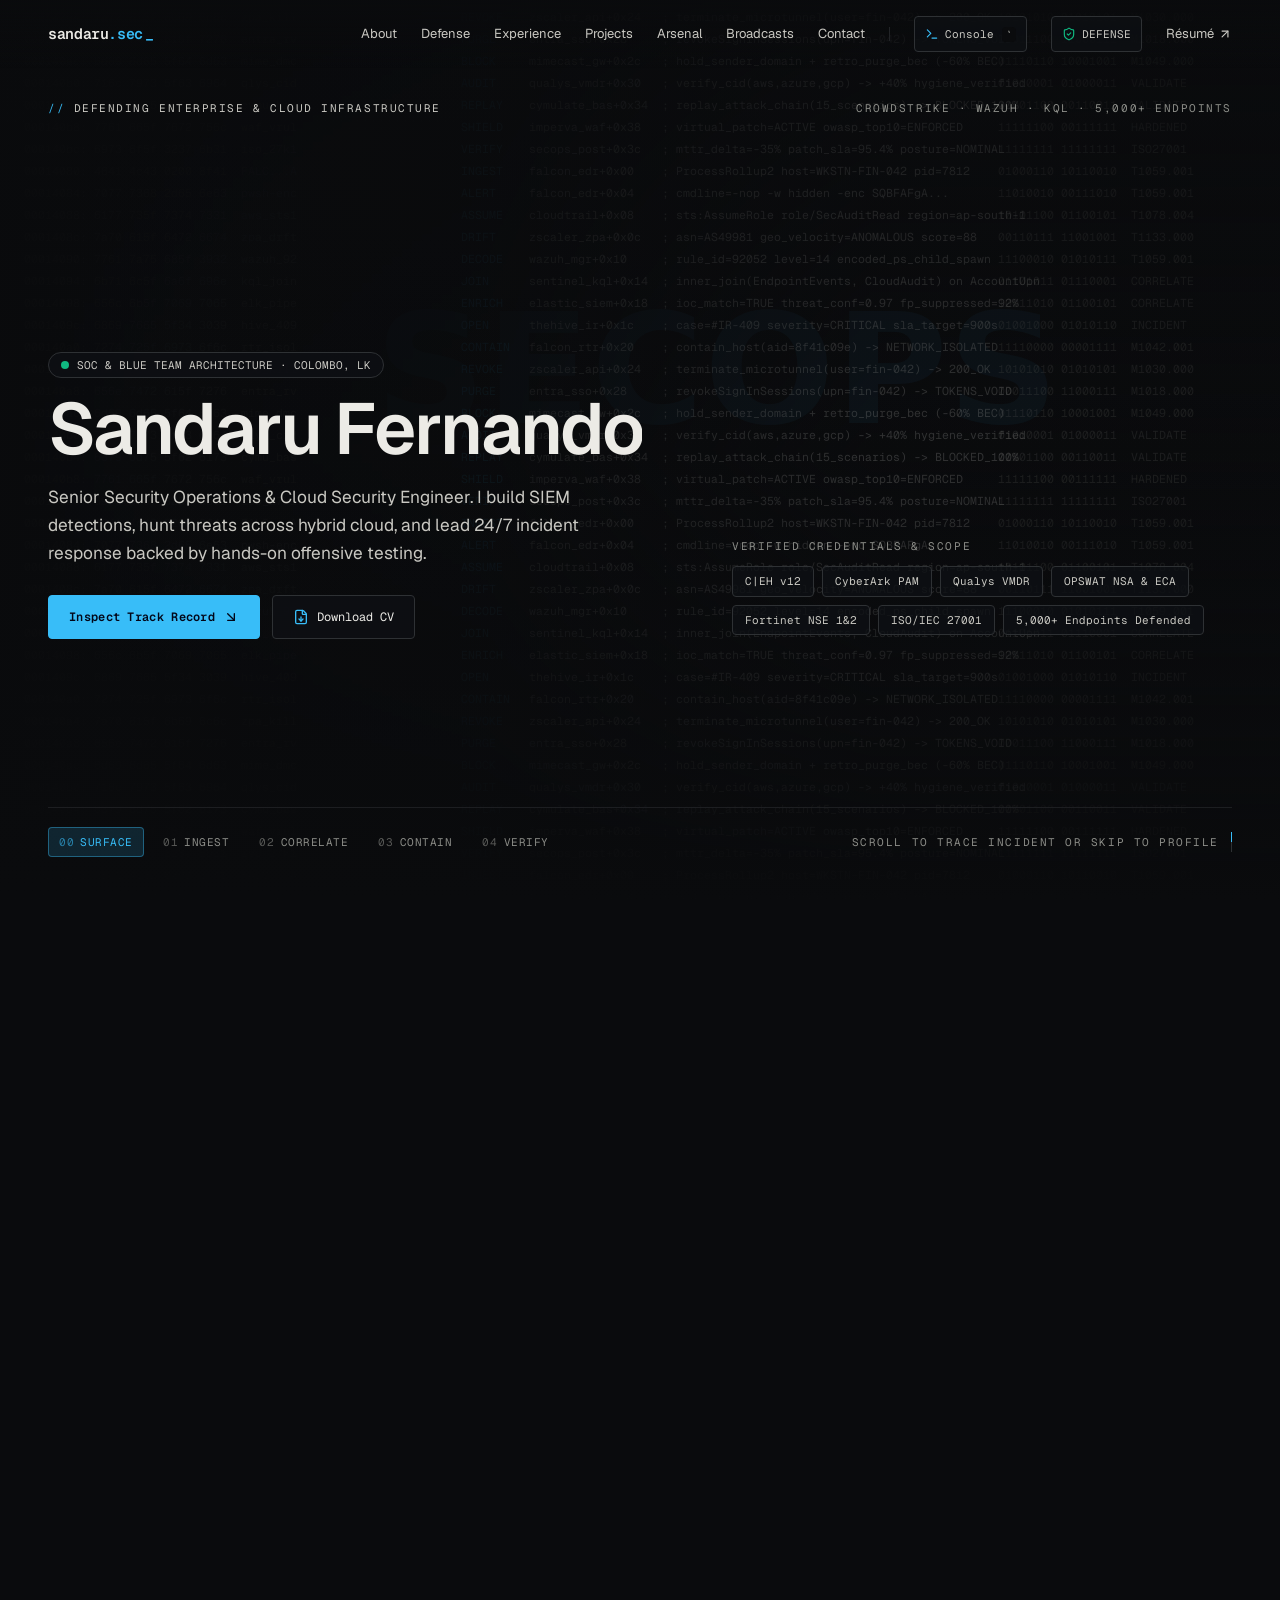
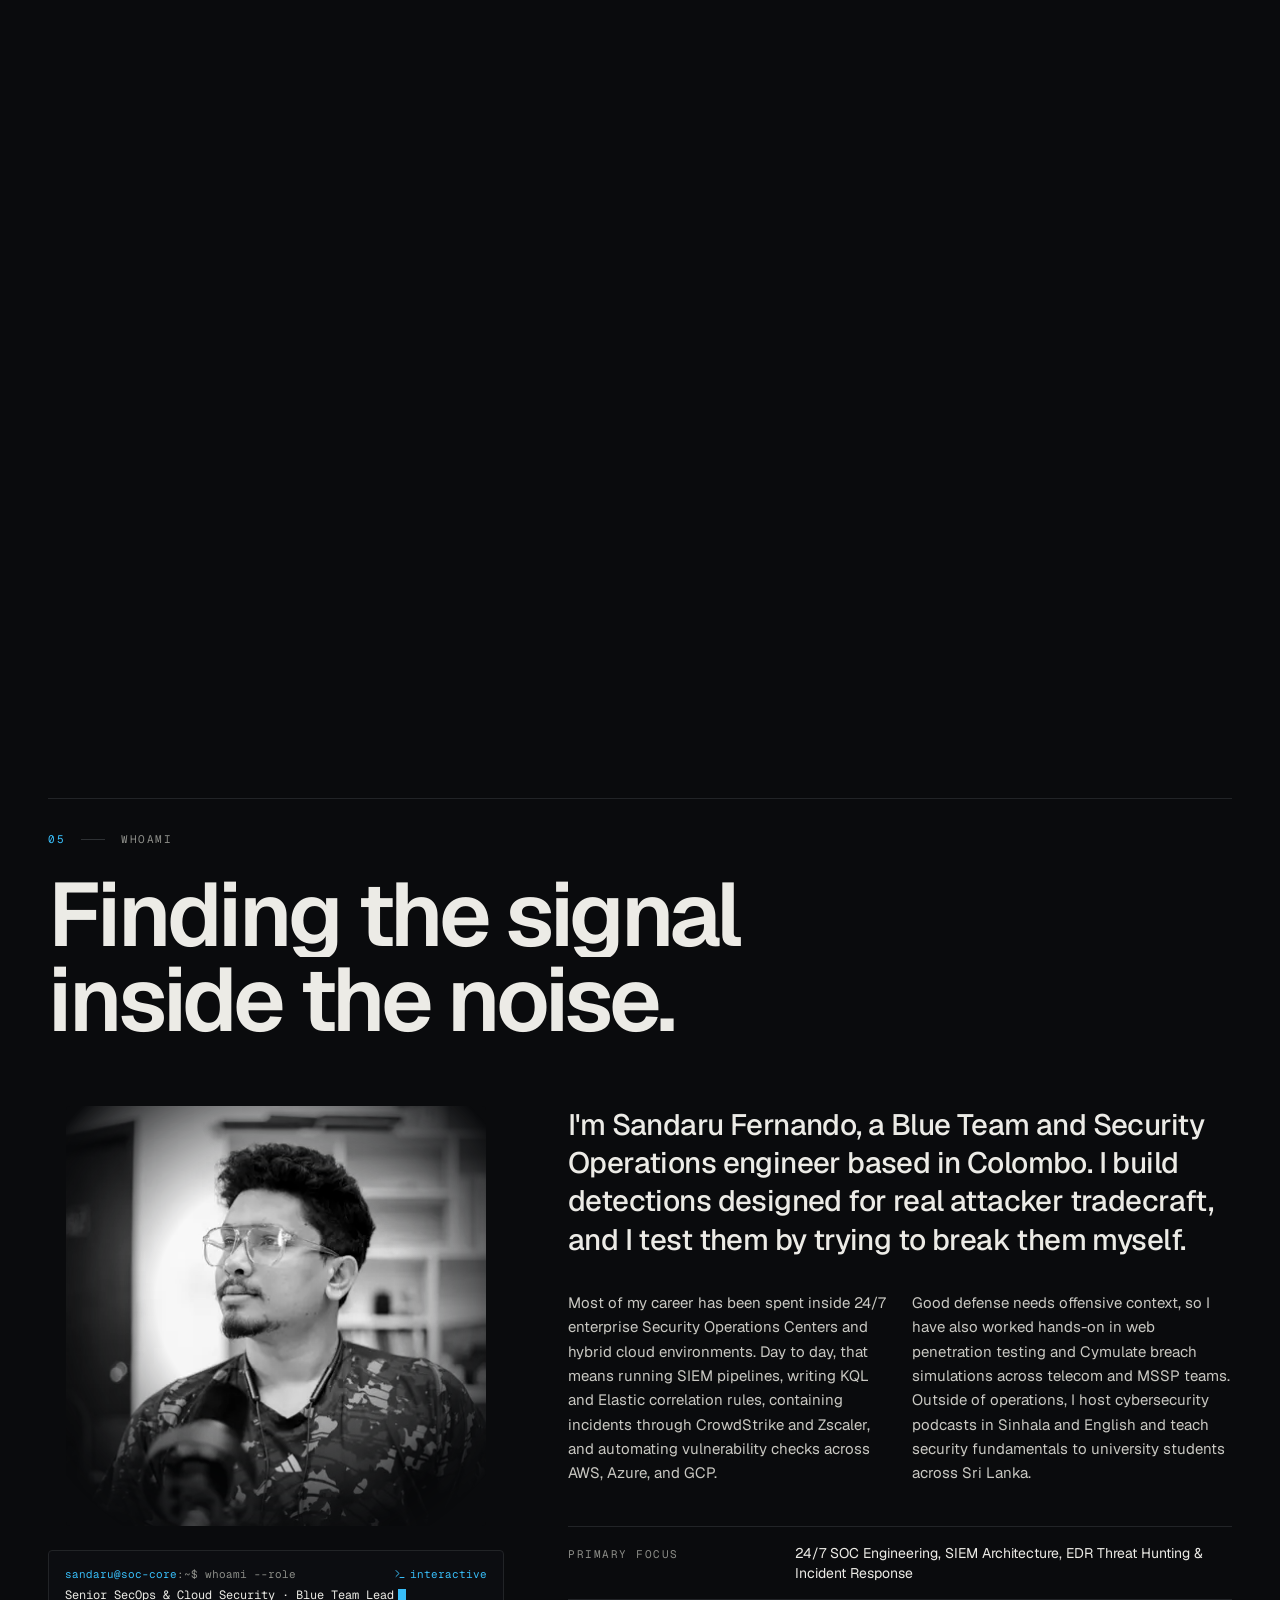
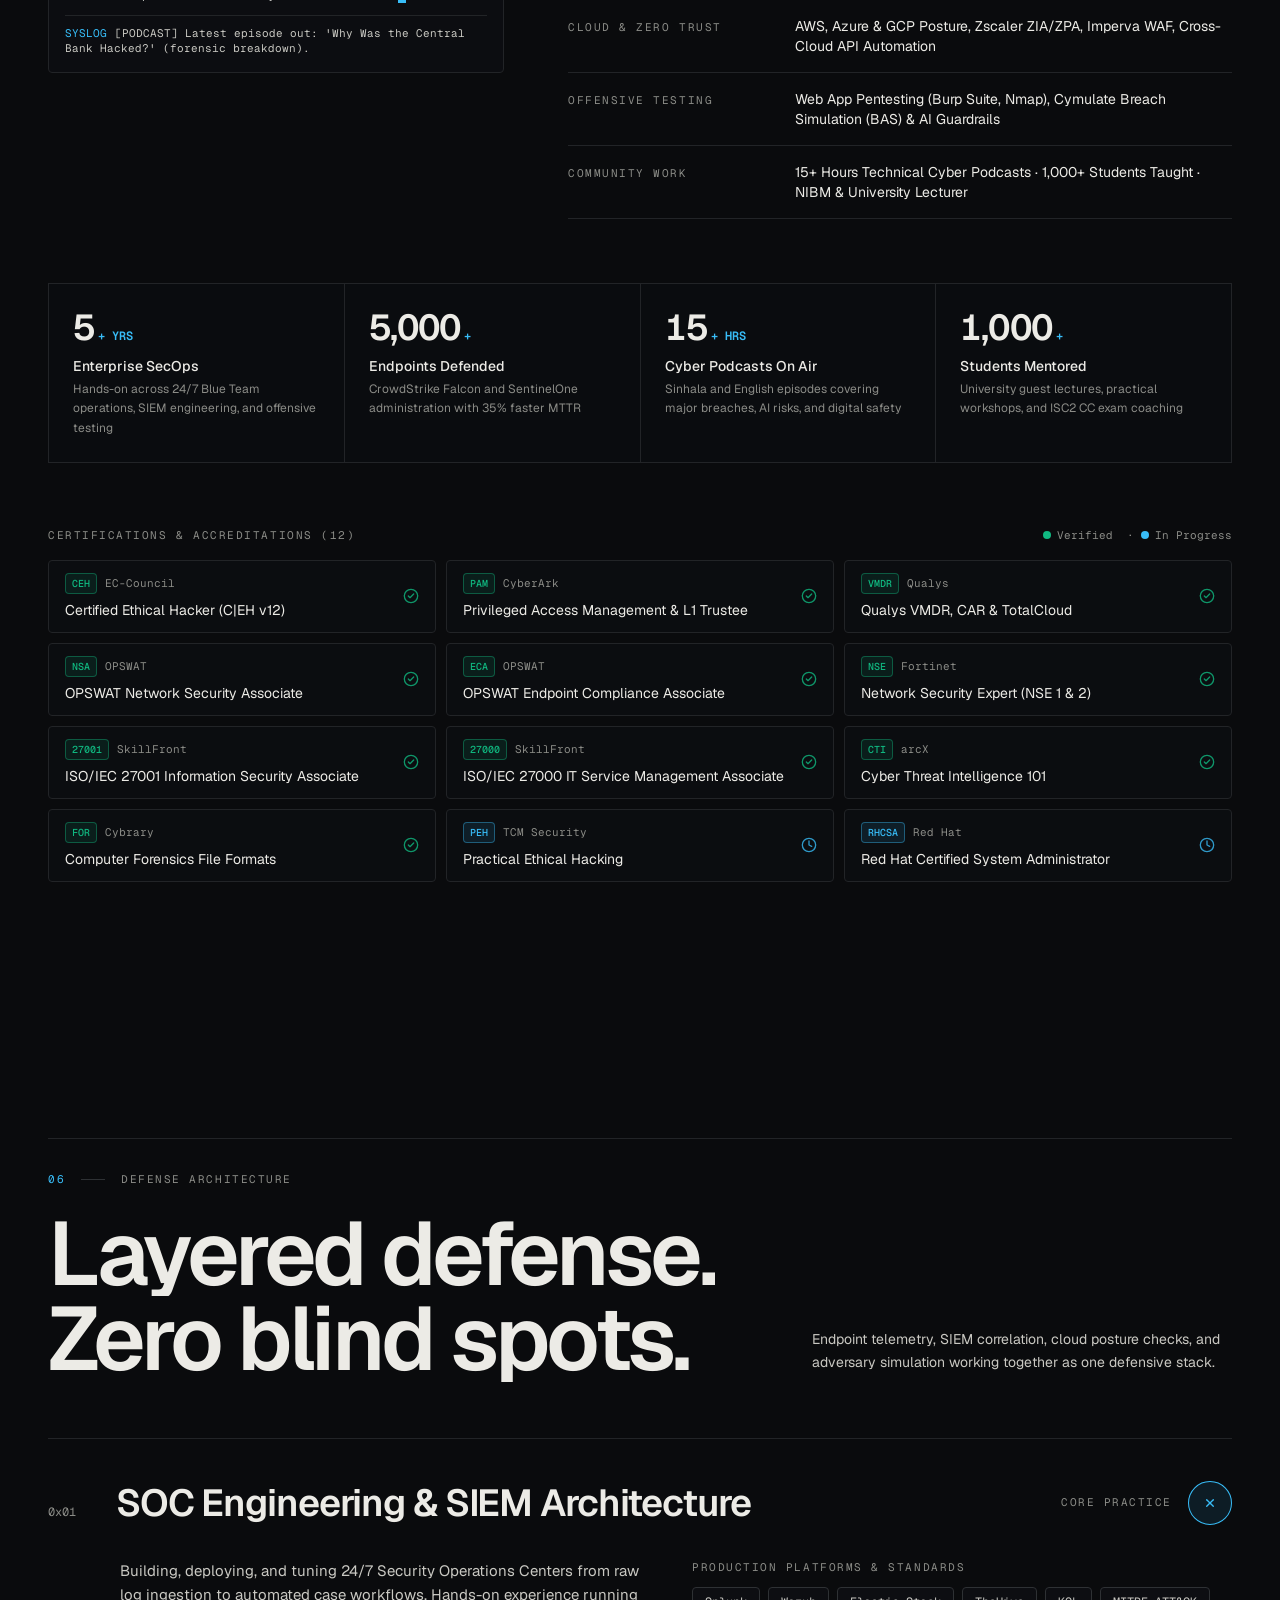
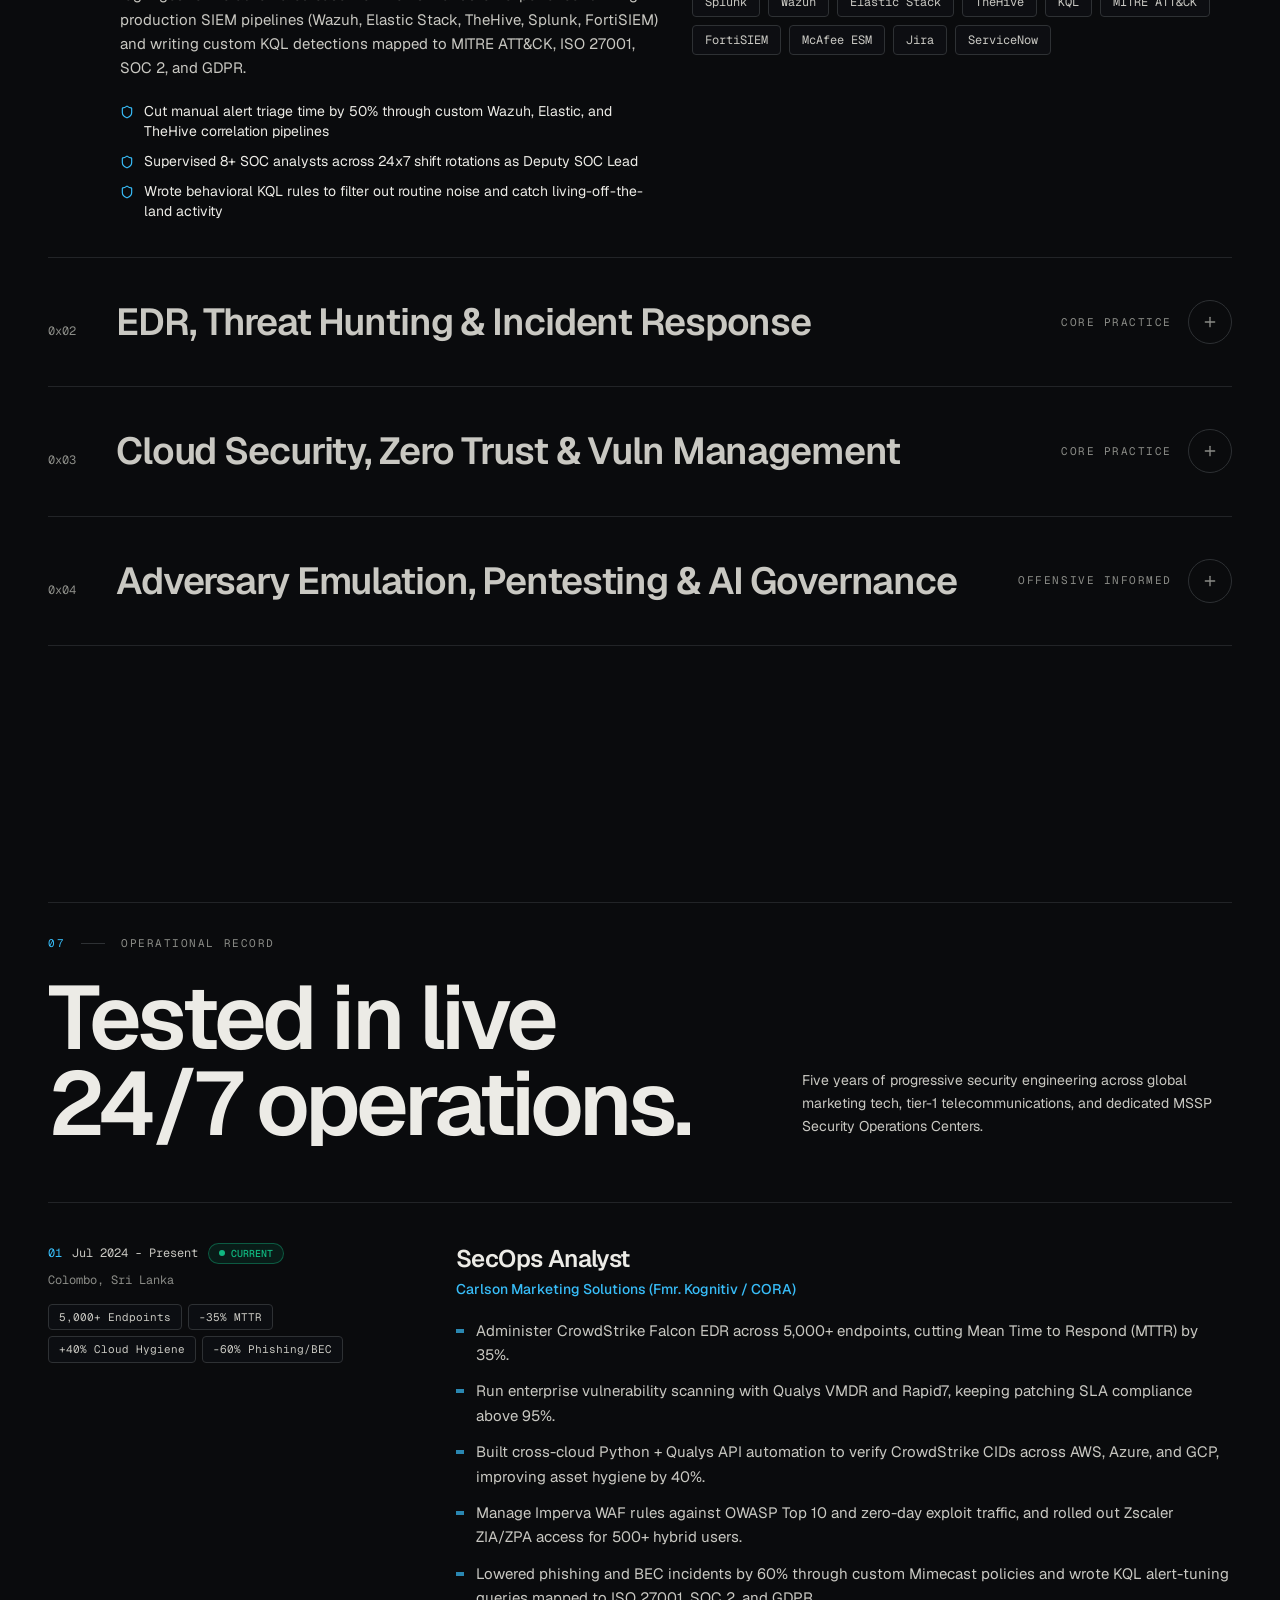
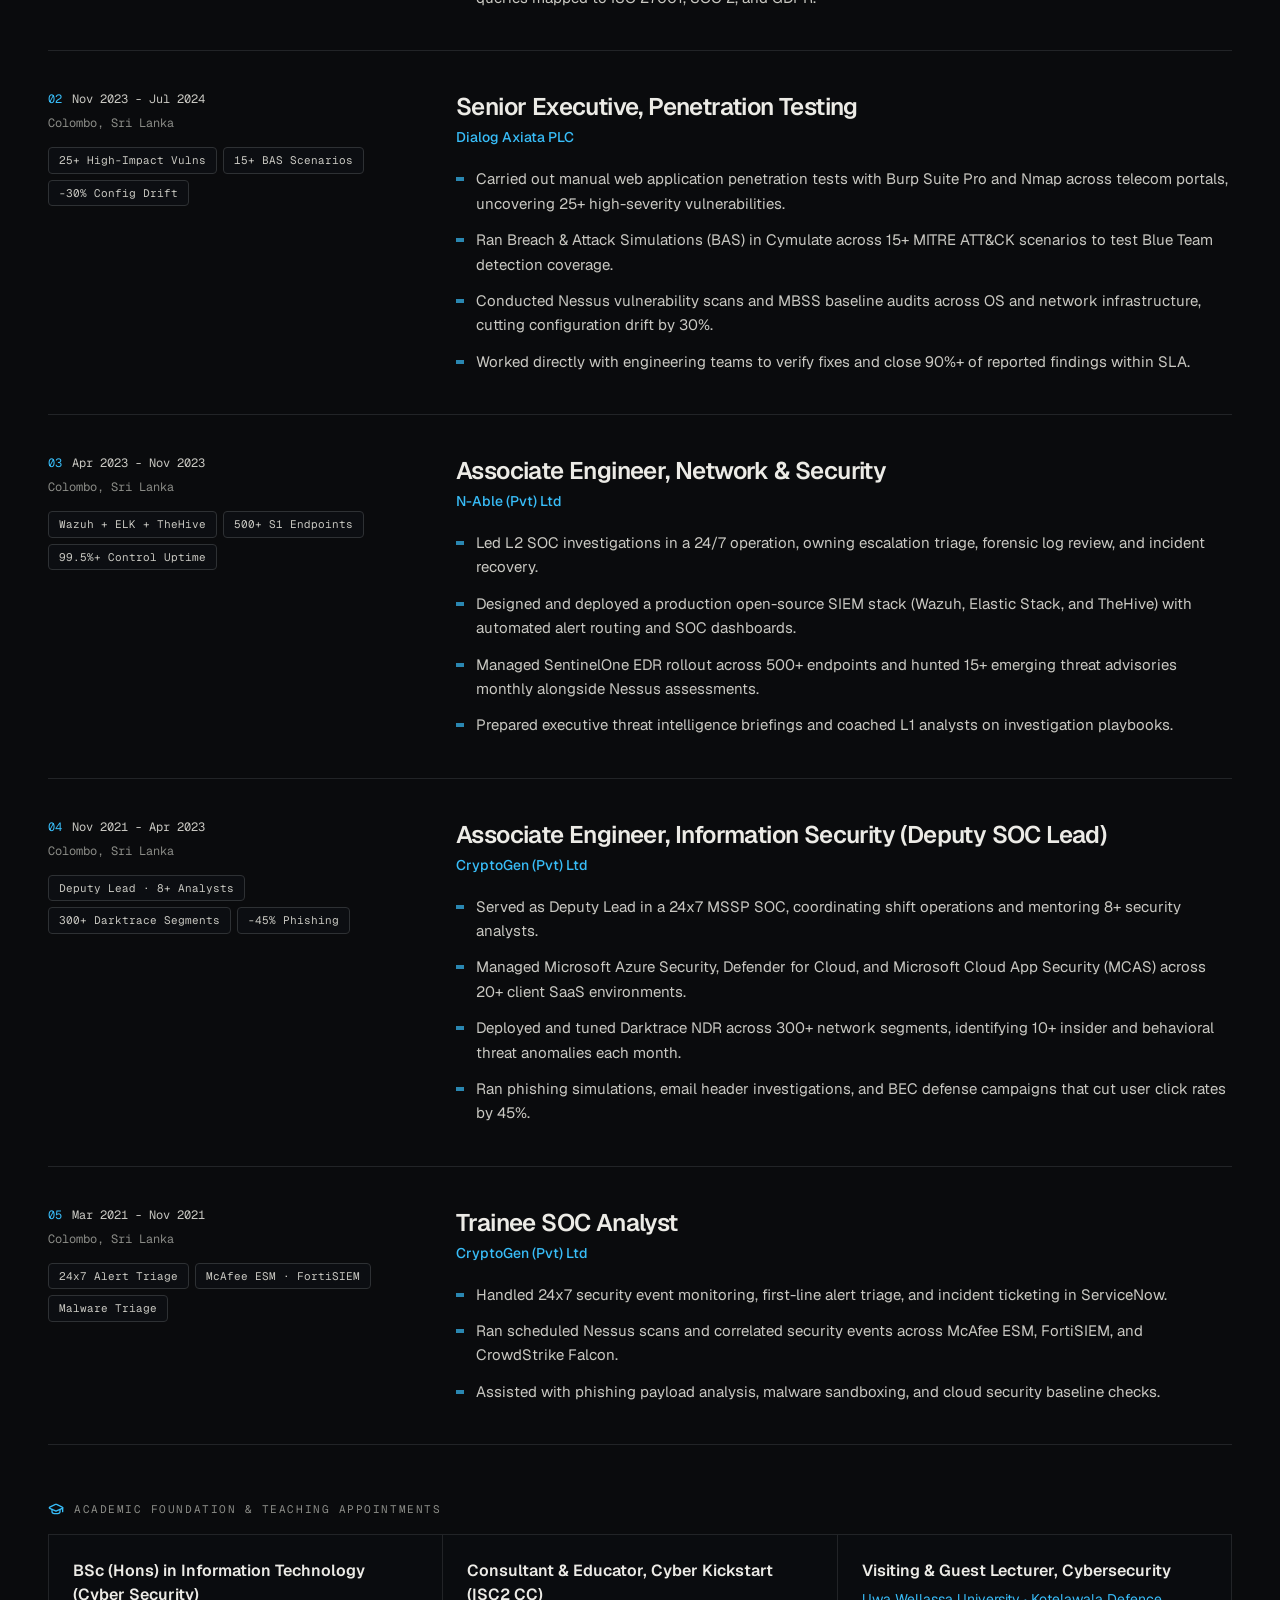
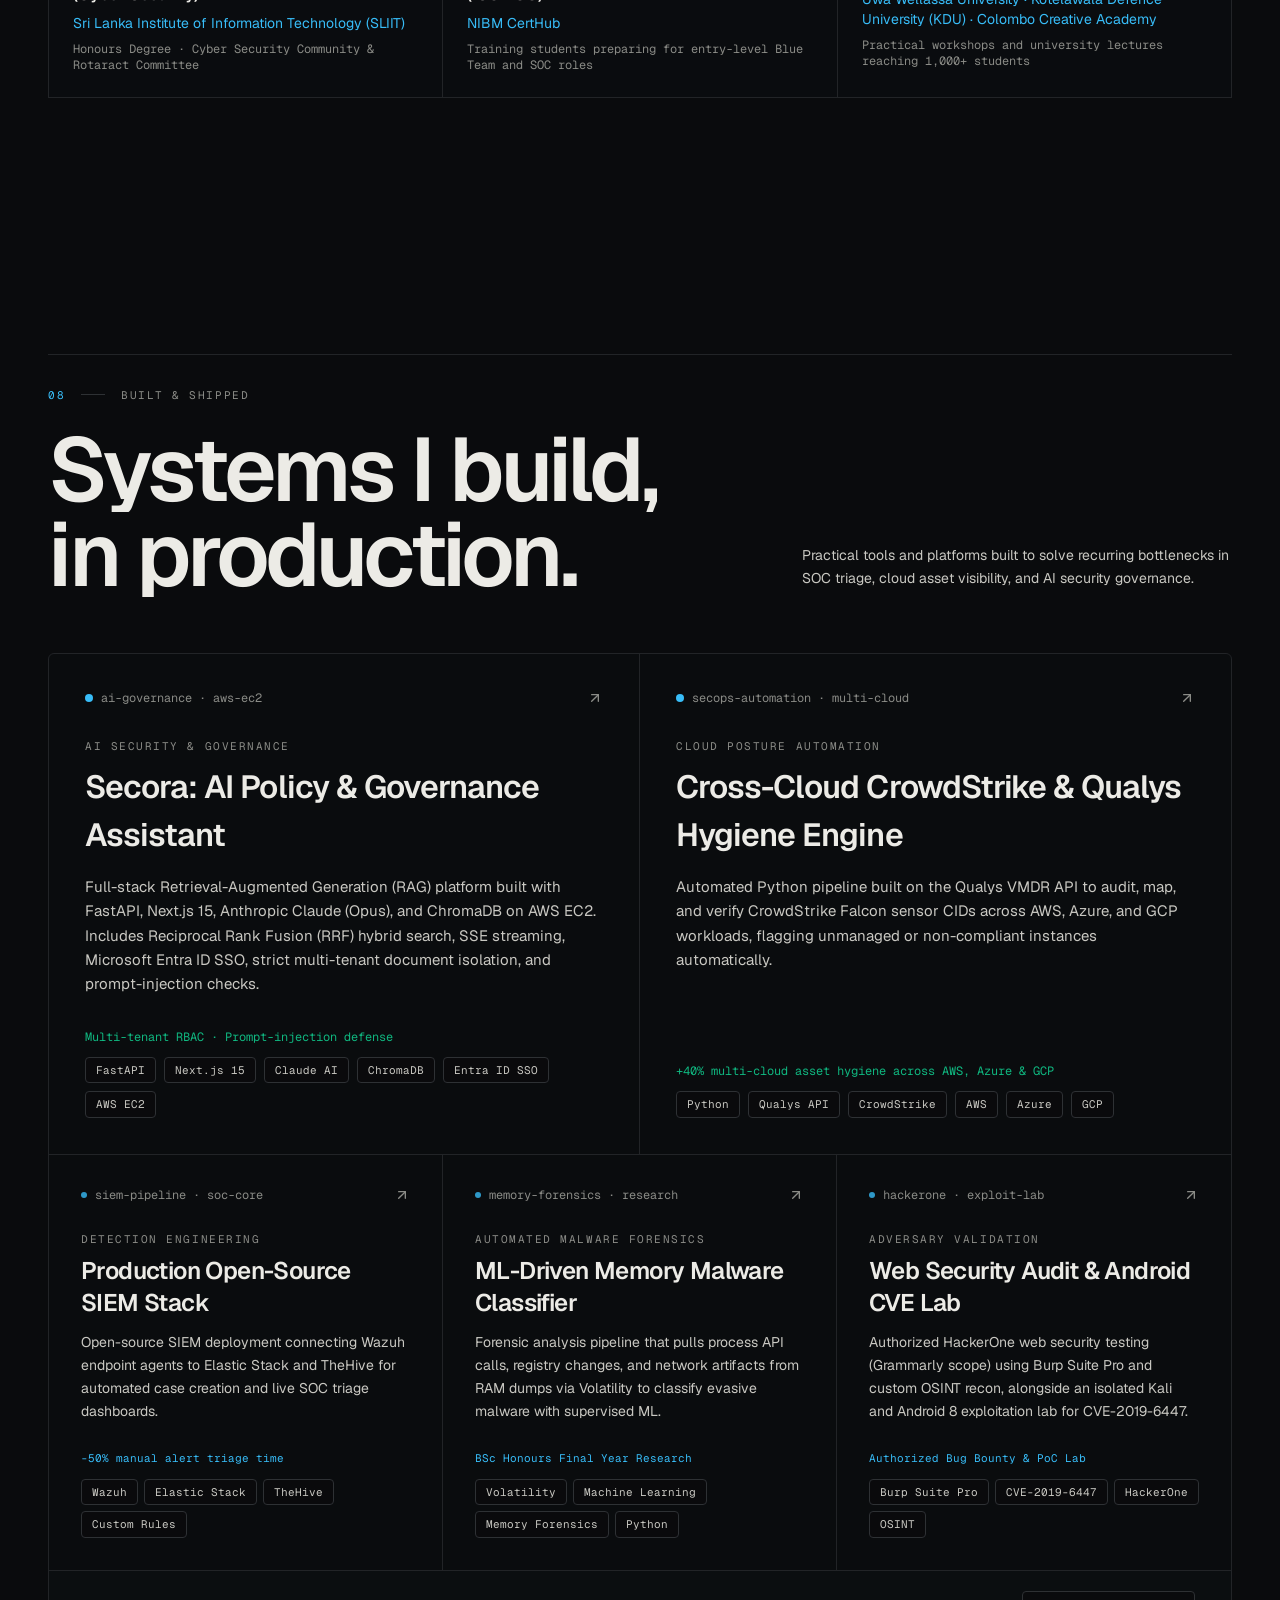
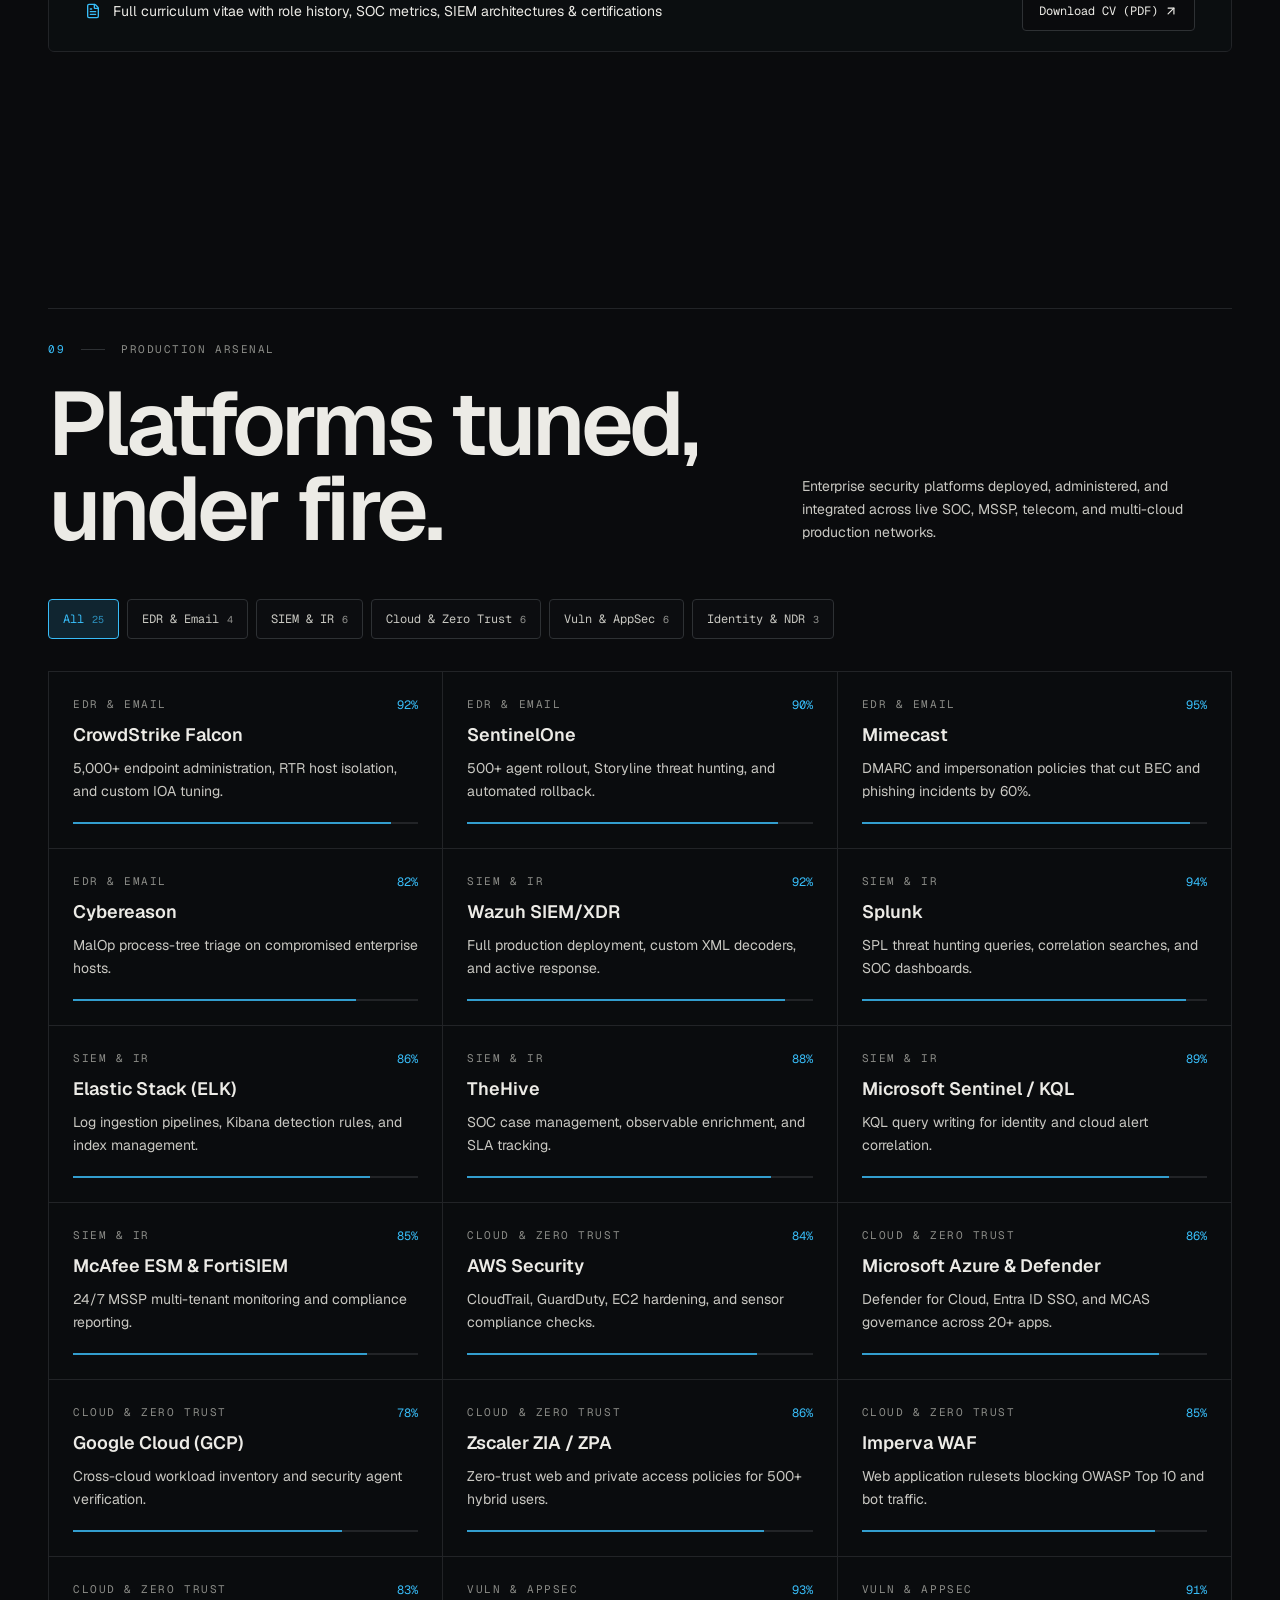
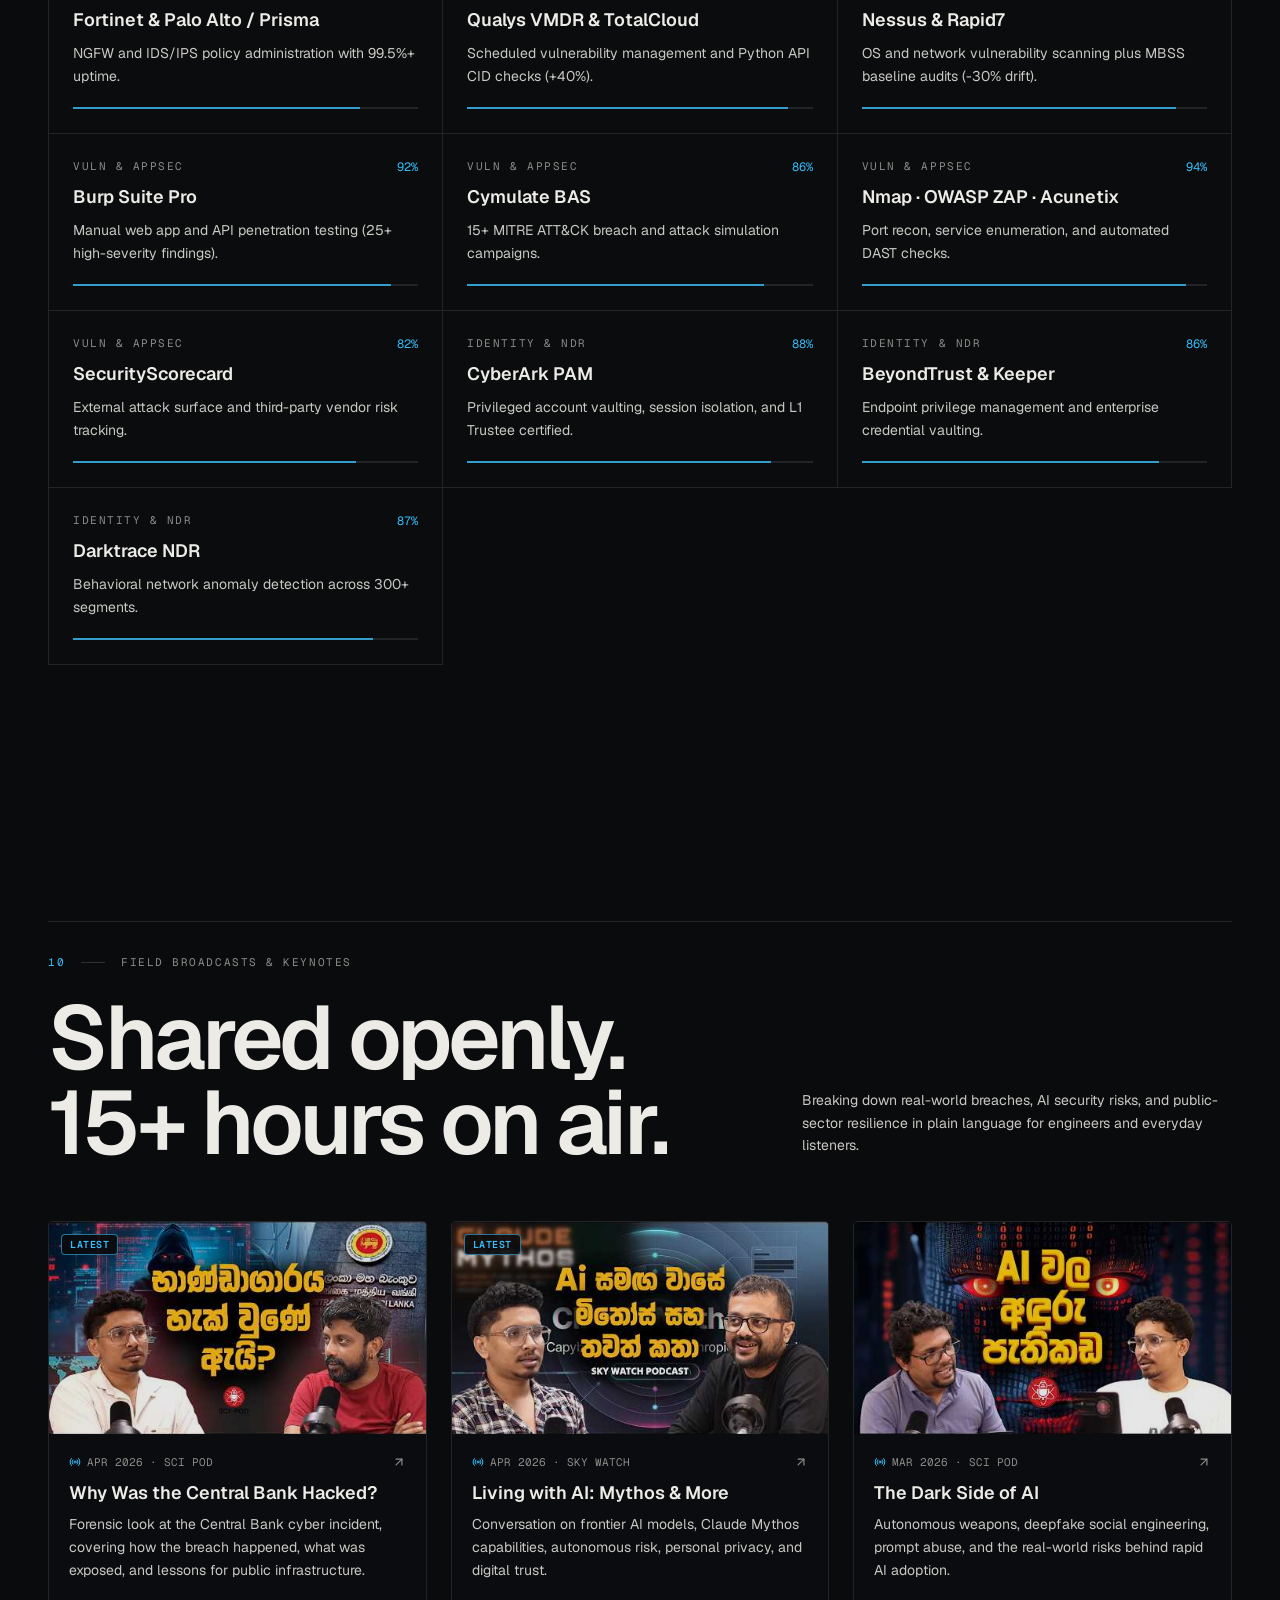
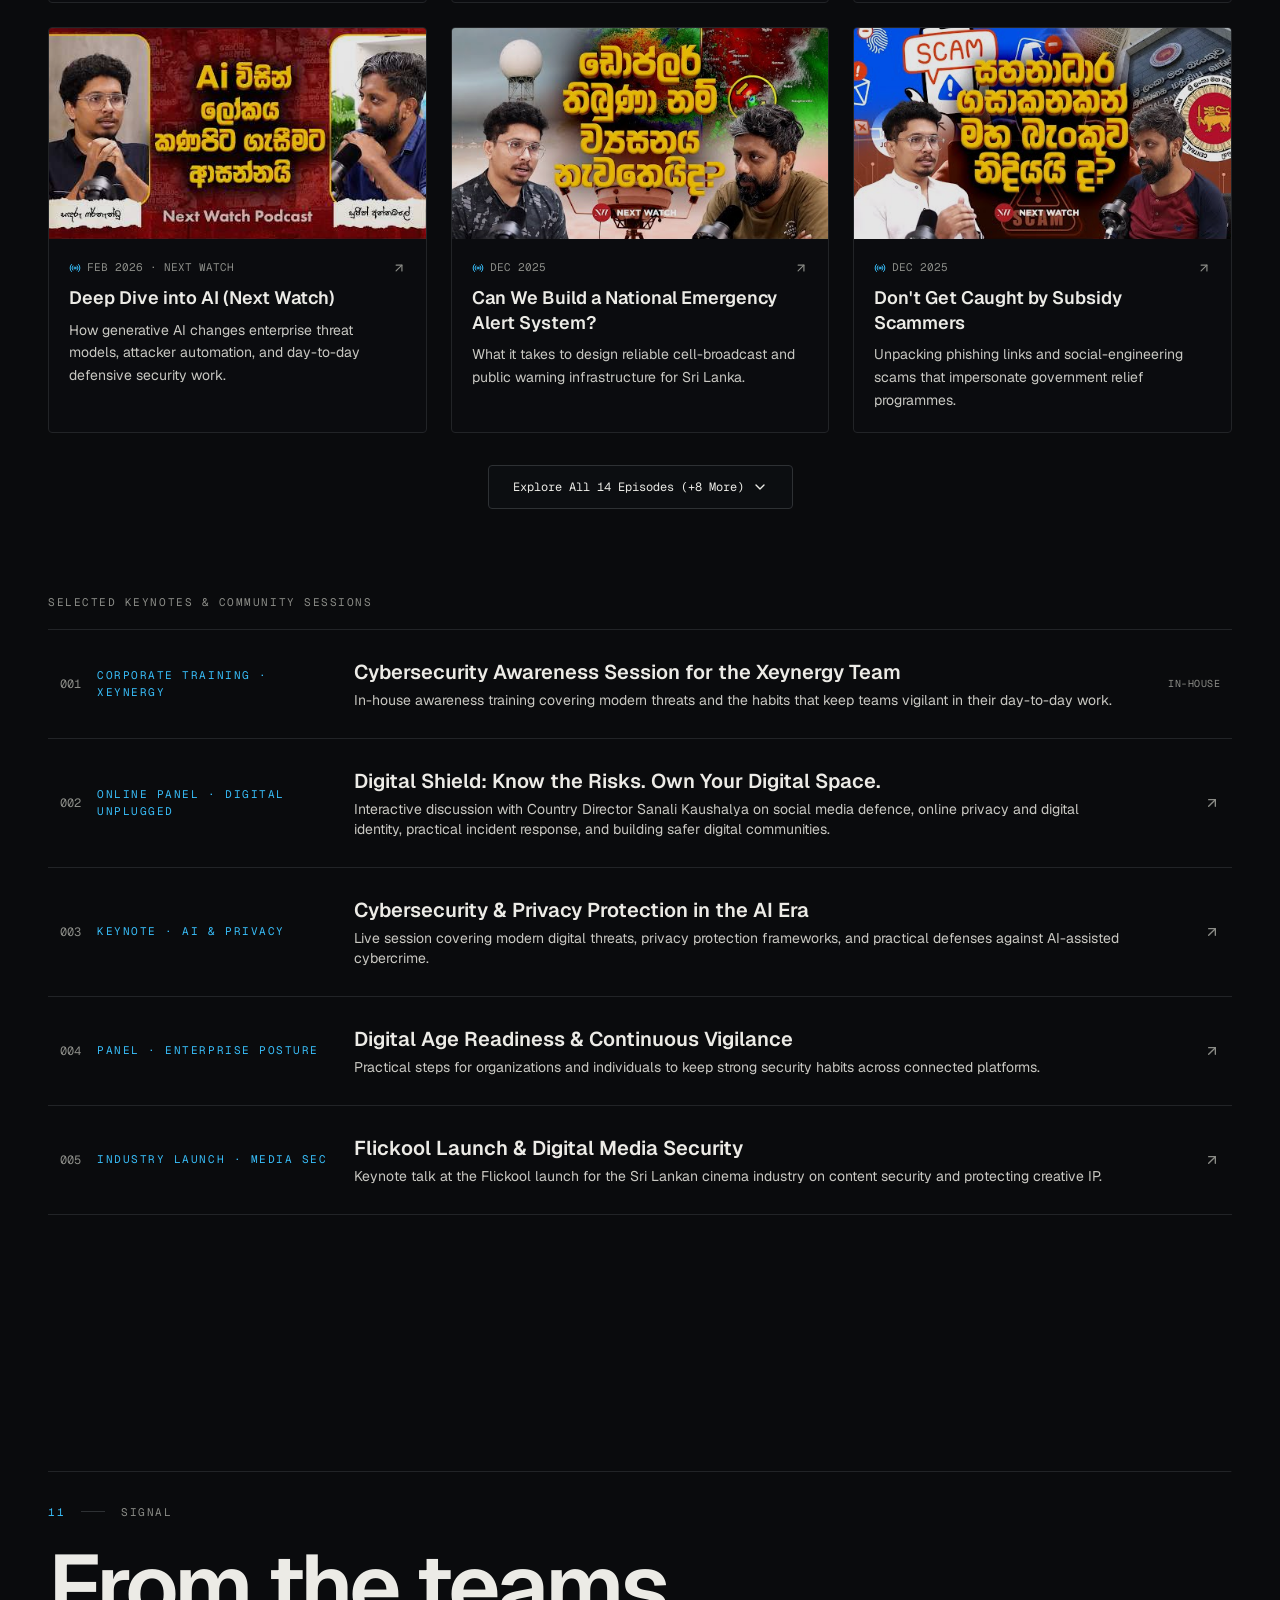
==== commit 9a4d1e78: "Rebuild portfolio on Astro with GSAP motion, Three.js globe, and new sessions" ====
--- a/index.html
+++ b/index.html
@@ -1 +1,1783 @@
-<!DOCTYPE html><html lang="en" class="geistsans_d5a4f12f-module__Ur3q_a__variable geistmono_157ca88a-module__iaM1Ya__variable dark h-full antialiased"><head><meta charSet="utf-8"/><meta name="viewport" content="width=device-width, initial-scale=1"/><link rel="preload" href="/_next/static/media/GeistMono_Variable.p.30453b9rv70y7.woff2" as="font" crossorigin="" type="font/woff2"/><link rel="preload" href="/_next/static/media/Geist_Variable-s.p.3h407z6i7-mwk.woff2" as="font" crossorigin="" type="font/woff2"/><link rel="stylesheet" href="/_next/static/chunks/216ecpkciybfg.css" data-precedence="next"/><link rel="preload" as="script" fetchPriority="low" href="/_next/static/chunks/3s6nzrbk-8mnv.js"/><script src="/_next/static/chunks/3450qyhportkm.js" async=""></script><script src="/_next/static/chunks/3kmozkq6tgqnz.js" async=""></script><script src="/_next/static/chunks/3iz8uv5b1jeri.js" async=""></script><script src="/_next/static/chunks/turbopack-0-y8ewk5fgal-.js" async=""></script><script src="/_next/static/chunks/3fntmmi971322.js" async=""></script><script src="/_next/static/chunks/31wqvmfs0opqt.js" async=""></script><script src="/_next/static/chunks/2jbf1cc0zj99o.js" async=""></script><script src="/_next/static/chunks/2lp3nvpvvgy1g.js" async=""></script><meta name="theme-color" content="#0a0b0d"/><meta name="color-scheme" content="dark"/><title>Sandaru Fernando | Senior SecOps &amp; Cloud Security Engineer</title><meta name="description" content="Official portfolio of Sandaru Fernando, Senior Security Operations (SOC) and Cloud Security Engineer in Colombo, Sri Lanka. Focused on SIEM detection engineering, EDR threat hunting, incident response, and AI security governance."/><link rel="author" href="https://sandarufdo.github.io"/><meta name="author" content="Sandaru Fernando"/><meta name="keywords" content="Sandaru Fernando,Senior SecOps Engineer,Blue Team,SOC Engineer,Cloud Security Engineer,CrowdStrike Falcon,Wazuh SIEM,Qualys VMDR,Cybersecurity Sri Lanka,AI Security Governance"/><link rel="canonical" href="https://sandarufdo.github.io"/><meta property="og:title" content="Sandaru Fernando | Senior SecOps &amp; Cloud Security Engineer"/><meta property="og:description" content="Defending enterprise &amp; cloud infrastructure through detection engineering, EDR telemetry, breach simulation, and AI governance."/><meta property="og:url" content="https://sandarufdo.github.io"/><meta property="og:site_name" content="Sandaru Fernando"/><meta property="og:locale" content="en_US"/><meta property="og:image" content="https://sandarufdo.github.io/profile_cyber.png"/><meta property="og:image:width" content="1200"/><meta property="og:image:height" content="630"/><meta property="og:image:alt" content="Sandaru Fernando, Senior SecOps &amp; Cloud Security Engineer"/><meta property="og:type" content="website"/><meta name="twitter:card" content="summary_large_image"/><meta name="twitter:title" content="Sandaru Fernando | Senior SecOps &amp; Cloud Security Engineer"/><meta name="twitter:description" content="Senior SOC and Cloud Security Engineer focused on SIEM detection engineering, EDR threat hunting, and cloud security posture."/><meta name="twitter:image" content="https://sandarufdo.github.io/profile_cyber.png"/><link rel="icon" href="/favicon.ico?favicon.3zifgmc9c8ytm.ico" sizes="32x32" type="image/x-icon"/><link rel="icon" href="/favicon.ico"/><link rel="icon" href="/favicon.svg" type="image/svg+xml"/><link rel="icon" href="/favicon.png" type="image/png"/><link rel="apple-touch-icon" href="/apple-touch-icon.png" sizes="180x180"/><meta name="next-size-adjust" content=""/><script type="application/ld+json">{"@context":"https://schema.org","@graph":[{"@type":"ProfilePage","@id":"https://sandarufdo.github.io/#profilepage","url":"https://sandarufdo.github.io/","name":"Sandaru Fernando | Senior SecOps & Cloud Security Engineer","mainEntity":{"@id":"https://sandarufdo.github.io/#person"}},{"@type":"Person","@id":"https://sandarufdo.github.io/#person","name":"Sandaru Fernando","alternateName":["Hansaka Sandaru Fernando","Sandaru Fdo"],"url":"https://sandarufdo.github.io/","image":"https://sandarufdo.github.io/profile_cyber.png","sameAs":["https://www.linkedin.com/in/sandarufernando","https://github.com/SandaRuFdo"],"jobTitle":"Senior Security Operations & Cloud Security Engineer","worksFor":{"@type":"Organization","name":"Carlson Marketing Solutions"},"alumniOf":{"@type":"EducationalOrganization","name":"Sri Lanka Institute of Information Technology (SLIIT)"},"knowsAbout":["Security Operations Center (SOC)","Blue Team Defense","SIEM Detection Engineering","Cloud Security Architecture","CrowdStrike Falcon EDR","Qualys VMDR","Wazuh & Elastic Stack","Incident Response","Penetration Testing & Breach Simulation","AI Policy & Security Governance"],"address":{"@type":"PostalAddress","addressLocality":"Colombo","addressCountry":"Sri Lanka"}}]}</script><script src="/_next/static/chunks/0cz1d0mv5g_q7.js" noModule=""></script></head><body class="min-h-full flex flex-col bg-background text-foreground selection:bg-sentinel/25 selection:text-ink"><div hidden=""><!--$--><!--/$--></div><a href="#about" class="sr-only focus:not-sr-only focus:fixed focus:top-3 focus:left-4 focus:z-[100] focus:rounded focus:bg-sentinel focus:px-4 focus:py-2 focus:font-mono focus:text-xs focus:font-semibold focus:text-slate-950">Skip to content</a><div class="min-h-screen bg-background text-foreground"><header class="fixed inset-x-0 top-0 z-50 transition-colors duration-200 border-b border-transparent bg-gradient-to-b from-[#0a0b0d]/85 to-transparent"><div aria-hidden="true" class="pointer-events-none absolute top-0 left-0 h-[1.5px] bg-sentinel transition-[width] duration-100" style="width:0%"></div><div class="mx-auto flex h-[68px] max-w-[1400px] items-center justify-between px-5 sm:px-8 lg:px-12"><a href="#top" class="group inline-flex min-h-[44px] items-center font-mono text-[15px] font-semibold tracking-tight text-ink" aria-label="Sandaru Fernando, back to top"><span>sandaru</span><span class="text-sentinel">.sec</span><span class="cursor-blink ml-0.5 text-sentinel">_</span></a><nav aria-label="Main navigation" class="hidden items-center gap-6 lg:flex"><a href="#about" class="py-2 text-[13px] transition-colors duration-150 text-ink-secondary hover:text-ink">About</a><a href="#capabilities" class="py-2 text-[13px] transition-colors duration-150 text-ink-secondary hover:text-ink">Defense</a><a href="#experience" class="py-2 text-[13px] transition-colors duration-150 text-ink-secondary hover:text-ink">Experience</a><a href="#projects" class="py-2 text-[13px] transition-colors duration-150 text-ink-secondary hover:text-ink">Projects</a><a href="#arsenal" class="py-2 text-[13px] transition-colors duration-150 text-ink-secondary hover:text-ink">Arsenal</a><a href="#podcasts" class="py-2 text-[13px] transition-colors duration-150 text-ink-secondary hover:text-ink">Broadcasts</a><a href="#contact" class="py-2 text-[13px] transition-colors duration-150 text-ink-secondary hover:text-ink">Contact</a><span class="h-3.5 w-px bg-line" aria-hidden="true"></span><button type="button" class="inline-flex min-h-[36px] cursor-pointer items-center gap-1.5 rounded border border-line-strong bg-surface/70 px-2.5 py-1 font-mono text-[11px] text-ink-secondary transition-colors hover:border-sentinel/60 hover:text-ink" title="Open SOC Terminal (Press `)"><svg xmlns="http://www.w3.org/2000/svg" width="24" height="24" viewBox="0 0 24 24" fill="none" stroke="currentColor" stroke-width="2" stroke-linecap="round" stroke-linejoin="round" class="lucide lucide-terminal h-3.5 w-3.5 text-sentinel" aria-hidden="true"><path d="M12 19h8"></path><path d="m4 17 6-6-6-6"></path></svg><span>Console</span><kbd class="ml-0.5 rounded bg-background px-1 text-[10px] text-ink-muted">`</kbd></button><button type="button" aria-pressed="false" class="inline-flex min-h-[36px] cursor-pointer items-center gap-1.5 rounded border px-2.5 py-1 font-mono text-[11px] transition-colors border-line-strong bg-surface/70 text-ink-secondary hover:border-sentinel/50 hover:text-ink" title="Toggle Incident Drill Palette"><svg xmlns="http://www.w3.org/2000/svg" width="24" height="24" viewBox="0 0 24 24" fill="none" stroke="currentColor" stroke-width="2" stroke-linecap="round" stroke-linejoin="round" class="lucide lucide-shield-check h-3.5 w-3.5 text-verified" aria-hidden="true"><path d="M20 13c0 5-3.5 7.5-7.66 8.95a1 1 0 0 1-.67-.01C7.5 20.5 4 18 4 13V6a1 1 0 0 1 1-1c2 0 4.5-1.2 6.24-2.72a1.17 1.17 0 0 1 1.52 0C14.51 3.81 17 5 19 5a1 1 0 0 1 1 1z"></path><path d="m9 12 2 2 4-4"></path></svg><span>DEFENSE</span></button><a href="/Sandaru_Fernando_CV.pdf" download="Sandaru_Fernando_CV.pdf" class="inline-flex min-h-[36px] items-center gap-1 text-[13px] text-ink-secondary transition-colors hover:text-sentinel"><span>Résumé</span><svg xmlns="http://www.w3.org/2000/svg" width="24" height="24" viewBox="0 0 24 24" fill="none" stroke="currentColor" stroke-width="2" stroke-linecap="round" stroke-linejoin="round" class="lucide lucide-arrow-up-right h-3.5 w-3.5" aria-hidden="true"><path d="M7 7h10v10"></path><path d="M7 17 17 7"></path></svg></a></nav><div class="flex items-center gap-2 lg:hidden"><button type="button" aria-label="Open SOC Terminal" class="inline-flex h-11 w-11 cursor-pointer items-center justify-center rounded border border-line-strong bg-surface/80 text-sentinel"><svg xmlns="http://www.w3.org/2000/svg" width="24" height="24" viewBox="0 0 24 24" fill="none" stroke="currentColor" stroke-width="2" stroke-linecap="round" stroke-linejoin="round" class="lucide lucide-terminal h-4 w-4" aria-hidden="true"><path d="M12 19h8"></path><path d="m4 17 6-6-6-6"></path></svg></button><button type="button" aria-expanded="false" aria-controls="mobile-nav-drawer" aria-label="Open navigation menu" class="inline-flex h-11 cursor-pointer items-center gap-2 rounded border border-line-strong bg-surface/80 px-3 font-mono text-xs text-ink"><span>Menu</span><svg xmlns="http://www.w3.org/2000/svg" width="24" height="24" viewBox="0 0 24 24" fill="none" stroke="currentColor" stroke-width="2" stroke-linecap="round" stroke-linejoin="round" class="lucide lucide-menu h-4 w-4" aria-hidden="true"><path d="M4 5h16"></path><path d="M4 12h16"></path><path d="M4 19h16"></path></svg></button></div></div></header><main id="main"><section id="story" aria-label="Hero and interactive SecOps investigation narrative" class="relative md:h-[430vh]"><span id="top" class="absolute top-0"></span><div class="relative min-h-dvh overflow-hidden md:sticky md:top-0 md:h-dvh"><canvas aria-hidden="true" class="pointer-events-none absolute inset-0 h-full w-full"></canvas><div aria-hidden="true" class="pointer-events-none absolute inset-0" style="background:linear-gradient(90deg, rgba(10,11,13,0.94) 0%, rgba(10,11,13,0.75) 38%, rgba(10,11,13,0.16) 68%)"></div><div aria-hidden="true" class="pointer-events-none absolute inset-0 bg-gradient-to-t from-[#0a0b0d] via-transparent to-[#0a0b0d]/70"></div><div class="relative z-10 mx-auto flex min-h-dvh max-w-[1400px] flex-col justify-between px-5 pt-24 pb-10 sm:px-8 lg:px-12"><div class="flex flex-wrap items-center justify-between gap-4 pt-1"><p class="eyebrow-mono text-ink-secondary"><span class="text-sentinel">//</span> DEFENDING ENTERPRISE &amp; CLOUD INFRASTRUCTURE</p><p class="eyebrow-mono hidden text-ink-muted sm:block">CROWDSTRIKE · WAZUH · KQL · 5,000+ ENDPOINTS</p></div><div class="my-auto py-8 md:my-0 md:py-0"><div class="flex flex-col gap-10 lg:flex-row lg:items-end lg:justify-between"><div class="max-w-[680px]"><div class="mb-4 inline-flex items-center gap-2 rounded-full border border-line-strong bg-surface/80 px-3 py-1 font-mono text-[11px] text-ink-secondary"><span class="h-2 w-2 rounded-full bg-verified"></span><span>SOC &amp; BLUE TEAM ARCHITECTURE · COLOMBO, LK</span></div><h1 class="font-sans text-[clamp(2.75rem,6vw,4.5rem)] leading-[0.96] font-semibold tracking-[-0.04em] text-ink">Sandaru Fernando</h1><p class="mt-5 max-w-[580px] text-[clamp(1rem,1.35vw,1.15rem)] leading-relaxed text-ink-secondary">Senior Security Operations &amp; Cloud Security Engineer. I build SIEM detections, hunt threats across hybrid cloud, and lead 24/7 incident response backed by hands-on offensive testing.</p><div class="mt-7 flex flex-wrap items-center gap-3"><a href="#experience" class="inline-flex min-h-[44px] items-center gap-2 rounded border border-sentinel bg-sentinel px-5 py-2.5 font-mono text-xs font-semibold tracking-wide text-slate-950 transition-transform duration-150 hover:-translate-y-0.5"><span>Inspect Track Record</span><svg xmlns="http://www.w3.org/2000/svg" width="24" height="24" viewBox="0 0 24 24" fill="none" stroke="currentColor" stroke-width="2" stroke-linecap="round" stroke-linejoin="round" class="lucide lucide-arrow-down-right h-4 w-4" aria-hidden="true"><path d="m7 7 10 10"></path><path d="M17 7v10H7"></path></svg></a><a href="/Sandaru_Fernando_CV.pdf" download="Sandaru_Fernando_CV.pdf" class="inline-flex min-h-[44px] items-center gap-2 rounded border border-line-strong bg-surface/80 px-5 py-2.5 font-mono text-xs text-ink transition-colors hover:border-sentinel/60 hover:text-sentinel"><svg xmlns="http://www.w3.org/2000/svg" width="24" height="24" viewBox="0 0 24 24" fill="none" stroke="currentColor" stroke-width="2" stroke-linecap="round" stroke-linejoin="round" class="lucide lucide-file-down h-4 w-4 text-sentinel" aria-hidden="true"><path d="M6 22a2 2 0 0 1-2-2V4a2 2 0 0 1 2-2h8a2.4 2.4 0 0 1 1.704.706l3.588 3.588A2.4 2.4 0 0 1 20 8v12a2 2 0 0 1-2 2z"></path><path d="M14 2v5a1 1 0 0 0 1 1h5"></path><path d="M12 18v-6"></path><path d="m9 15 3 3 3-3"></path></svg><span>Download CV</span></a></div></div><div class="max-w-[500px] lg:pb-1"><span class="eyebrow-mono block text-ink-muted">VERIFIED CREDENTIALS &amp; SCOPE</span><ul class="mt-3 flex flex-wrap gap-2"><li class="rounded border border-line-strong bg-surface/75 px-3 py-1.5 font-mono text-[11px] text-ink-secondary transition-colors hover:border-sentinel/50 hover:text-ink">C|EH v12</li><li class="rounded border border-line-strong bg-surface/75 px-3 py-1.5 font-mono text-[11px] text-ink-secondary transition-colors hover:border-sentinel/50 hover:text-ink">CyberArk PAM</li><li class="rounded border border-line-strong bg-surface/75 px-3 py-1.5 font-mono text-[11px] text-ink-secondary transition-colors hover:border-sentinel/50 hover:text-ink">Qualys VMDR</li><li class="rounded border border-line-strong bg-surface/75 px-3 py-1.5 font-mono text-[11px] text-ink-secondary transition-colors hover:border-sentinel/50 hover:text-ink">OPSWAT NSA &amp; ECA</li><li class="rounded border border-line-strong bg-surface/75 px-3 py-1.5 font-mono text-[11px] text-ink-secondary transition-colors hover:border-sentinel/50 hover:text-ink">Fortinet NSE 1&amp;2</li><li class="rounded border border-line-strong bg-surface/75 px-3 py-1.5 font-mono text-[11px] text-ink-secondary transition-colors hover:border-sentinel/50 hover:text-ink">ISO/IEC 27001</li><li class="rounded border border-line-strong bg-surface/75 px-3 py-1.5 font-mono text-[11px] text-ink-secondary transition-colors hover:border-sentinel/50 hover:text-ink">5,000+ Endpoints Defended</li></ul></div></div></div><div class="flex flex-wrap items-center justify-between gap-4 border-t border-line/80 pt-4"><div class="hidden items-center gap-2 md:flex" role="tablist" aria-label="Investigation stages"><button type="button" class="cursor-pointer rounded px-2.5 py-1.5 font-mono text-[11px] tracking-wider transition-colors bg-sentinel/15 text-sentinel border border-sentinel/40"><span class="mr-1.5 opacity-60">00</span><span>SURFACE</span></button><button type="button" class="cursor-pointer rounded px-2.5 py-1.5 font-mono text-[11px] tracking-wider transition-colors text-ink-muted hover:text-ink"><span class="mr-1.5 opacity-60">01</span><span>INGEST</span></button><button type="button" class="cursor-pointer rounded px-2.5 py-1.5 font-mono text-[11px] tracking-wider transition-colors text-ink-muted hover:text-ink"><span class="mr-1.5 opacity-60">02</span><span>CORRELATE</span></button><button type="button" class="cursor-pointer rounded px-2.5 py-1.5 font-mono text-[11px] tracking-wider transition-colors text-ink-muted hover:text-ink"><span class="mr-1.5 opacity-60">03</span><span>CONTAIN</span></button><button type="button" class="cursor-pointer rounded px-2.5 py-1.5 font-mono text-[11px] tracking-wider transition-colors text-ink-muted hover:text-ink"><span class="mr-1.5 opacity-60">04</span><span>VERIFY</span></button></div><a href="#about" class="inline-flex min-h-[36px] items-center gap-3 font-mono text-[11px] tracking-[0.14em] text-ink-muted uppercase transition-colors hover:text-sentinel"><span>Scroll to trace incident or skip to profile</span><span class="relative block h-5 w-px overflow-hidden bg-line-strong"><span class="scroll-drop-line block h-2.5 w-full bg-sentinel"></span></span></a></div></div></div><div class="border-t border-line bg-[#0a0b0d] px-5 py-12 sm:px-8 md:hidden"><p class="eyebrow-mono text-sentinel">01 / 04 · BLUE TEAM METHODOLOGY</p><div class="mt-6 grid gap-4"><div class="rounded border border-line bg-surface/60 p-4"><div class="flex items-center justify-between font-mono text-[11px]"><span class="text-sentinel">01<!-- --> · <!-- -->INGEST</span><span class="text-ink-muted">TELEMETRY INGESTION</span></div><h3 class="mt-2 text-lg font-semibold text-ink">Inside the noise,<!-- --> <!-- -->one subtle pivot.</h3><p class="mt-1.5 text-sm leading-relaxed text-ink-secondary">Behind this page is a live model of the telemetry I work with daily: EDR process rollups, SIEM alerts, and CloudTrail logs across 5,000+ enterprise endpoints.</p></div><div class="rounded border border-line bg-surface/60 p-4"><div class="flex items-center justify-between font-mono text-[11px]"><span class="text-sentinel">02<!-- --> · <!-- -->CORRELATE</span><span class="text-ink-muted">DETECTION ENGINEERING</span></div><h3 class="mt-2 text-lg font-semibold text-ink">Correlate across<!-- --> <!-- -->every boundary.</h3><p class="mt-1.5 text-sm leading-relaxed text-ink-secondary">Single-tool alerts bury analysts in false positives. Writing behavioral KQL and Elastic correlation rules connects endpoint execution, identity changes, and cloud API calls into one clear incident.</p></div><div class="rounded border border-line bg-surface/60 p-4"><div class="flex items-center justify-between font-mono text-[11px]"><span class="text-sentinel">03<!-- --> · <!-- -->CONTAIN</span><span class="text-ink-muted">INCIDENT RESPONSE</span></div><h3 class="mt-2 text-lg font-semibold text-ink">Contain in minutes.<!-- --> <!-- -->Not days.</h3><p class="mt-1.5 text-sm leading-relaxed text-ink-secondary">When behavioral confidence crosses threshold, response playbooks isolate the host via CrowdStrike RTR, drop Zscaler ZPA tunnels, and revoke Entra ID refresh tokens together.</p></div><div class="rounded border border-line bg-surface/60 p-4"><div class="flex items-center justify-between font-mono text-[11px]"><span class="text-sentinel">04<!-- --> · <!-- -->VERIFY</span><span class="text-ink-muted">CONTINUOUS VALIDATION</span></div><h3 class="mt-2 text-lg font-semibold text-ink">Simulated breach.<!-- --> <!-- -->Measured defense.</h3><p class="mt-1.5 text-sm leading-relaxed text-ink-secondary">Detections only matter if they actually fire. Controls get re-tested regularly through Cymulate Breach &amp; Attack Simulations, Python + Qualys cloud sensor audits, and manual web pentesting.</p></div></div></div></section><section id="about" class="relative mx-auto w-full max-w-[1400px] px-5 py-24 sm:px-8 lg:px-12 lg:py-32"><header class="border-t border-line pt-8"><div class="flex items-center gap-4"><span class="eyebrow-mono text-sentinel">05</span><span class="h-px w-6 bg-line-strong"></span><span class="eyebrow-mono text-ink-muted">WHOAMI</span></div><h2 class="display-headline mt-6 text-[clamp(2.6rem,7vw,6.2rem)]">Finding the signal<br/>inside the noise.</h2></header><div class="mt-16 grid items-start gap-12 lg:grid-cols-12 lg:gap-16"><div class="lg:col-span-5"><div class="relative mx-auto max-w-[420px] overflow-hidden rounded-sm bg-[#0a0b0d]"><img alt="Sandaru Fernando speaking in front of a studio microphone" loading="lazy" width="840" height="840" decoding="async" data-nimg="1" class="portrait-vignette aspect-square w-full object-cover grayscale contrast-125 brightness-90 transition-all duration-500 hover:grayscale-[40%]" style="color:transparent" src="/profile.jpg"/></div><div class="mt-6 rounded border border-line bg-surface/60 p-4 font-mono text-xs"><div class="flex items-center justify-between text-[11px] text-ink-muted"><span><span class="text-sentinel">sandaru@soc-core</span>:~$ whoami --role</span><button type="button" class="inline-flex cursor-pointer items-center gap-1 text-sentinel hover:underline"><svg xmlns="http://www.w3.org/2000/svg" width="24" height="24" viewBox="0 0 24 24" fill="none" stroke="currentColor" stroke-width="2" stroke-linecap="round" stroke-linejoin="round" class="lucide lucide-terminal h-3 w-3" aria-hidden="true"><path d="M12 19h8"></path><path d="m4 17 6-6-6-6"></path></svg><span>interactive</span></button></div><p class="mt-1.5 text-ink">Senior SecOps &amp; Cloud Security · Blue Team Lead<span class="cursor-blink ml-1 inline-block h-3.5 w-2 align-middle bg-sentinel"></span></p><div class="mt-3 border-t border-line pt-2.5 text-[11px] text-ink-secondary"><span class="mr-2 text-sentinel">SYSLOG</span><span>[DEPLOY] Secora AI Policy &amp; Governance RAG running with Entra ID SSO and prompt guardrails.</span></div></div></div><div class="lg:col-span-7"><p class="text-[clamp(1.35rem,2.3vw,1.95rem)] leading-[1.3] font-medium tracking-[-0.02em] text-ink">I&#x27;m Sandaru Fernando, a Blue Team and Security Operations engineer based in Colombo. I build detections designed for real attacker tradecraft, and I test them by trying to break them myself.</p><div class="mt-8 grid gap-6 text-[15px] leading-relaxed text-ink-secondary sm:grid-cols-2"><p>Most of my career has been spent inside 24/7 enterprise Security Operations Centers and hybrid cloud environments. Day to day, that means running SIEM pipelines, writing KQL and Elastic correlation rules, containing incidents through CrowdStrike and Zscaler, and automating vulnerability checks across AWS, Azure, and GCP.</p><p>Good defense needs offensive context, so I have also worked hands-on in web penetration testing and Cymulate breach simulations across telecom and MSSP teams. Outside of operations, I host cybersecurity podcasts in Sinhala and English and teach security fundamentals to university students across Sri Lanka.</p></div><dl class="mt-10 divide-y divide-line border-t border-b border-line"><div class="grid gap-1.5 py-4 sm:grid-cols-12 sm:items-baseline sm:gap-4"><dt class="eyebrow-mono text-ink-muted sm:col-span-4">PRIMARY FOCUS</dt><dd class="text-sm text-ink sm:col-span-8">24/7 SOC Engineering, SIEM Architecture, EDR Threat Hunting &amp; Incident Response</dd></div><div class="grid gap-1.5 py-4 sm:grid-cols-12 sm:items-baseline sm:gap-4"><dt class="eyebrow-mono text-ink-muted sm:col-span-4">CLOUD &amp; ZERO TRUST</dt><dd class="text-sm text-ink sm:col-span-8">AWS, Azure &amp; GCP Posture, Zscaler ZIA/ZPA, Imperva WAF, Cross-Cloud API Automation</dd></div><div class="grid gap-1.5 py-4 sm:grid-cols-12 sm:items-baseline sm:gap-4"><dt class="eyebrow-mono text-ink-muted sm:col-span-4">OFFENSIVE TESTING</dt><dd class="text-sm text-ink sm:col-span-8">Web App Pentesting (Burp Suite, Nmap), Cymulate Breach Simulation (BAS) &amp; AI Guardrails</dd></div><div class="grid gap-1.5 py-4 sm:grid-cols-12 sm:items-baseline sm:gap-4"><dt class="eyebrow-mono text-ink-muted sm:col-span-4">COMMUNITY WORK</dt><dd class="text-sm text-ink sm:col-span-8">15+ Hours Technical Cyber Podcasts · 1,000+ Students Taught · NIBM &amp; University Lecturer</dd></div></dl></div></div><div class="mt-16 grid border-t border-l border-line sm:grid-cols-2 lg:grid-cols-4"><div class="border-r border-b border-line bg-surface/35 p-6 transition-colors hover:bg-surface/75"><div class="flex items-baseline gap-1 font-sans"><span class="text-4xl font-semibold tracking-tight text-ink tabular-nums">5</span><span class="font-mono text-xs font-semibold text-sentinel">+ YRS</span></div><p class="mt-2 text-sm font-medium text-ink">Enterprise SecOps</p><p class="mt-1 text-xs leading-relaxed text-ink-muted">Hands-on across 24/7 Blue Team operations, SIEM engineering, and offensive testing</p></div><div class="border-r border-b border-line bg-surface/35 p-6 transition-colors hover:bg-surface/75"><div class="flex items-baseline gap-1 font-sans"><span class="text-4xl font-semibold tracking-tight text-ink tabular-nums">5,000</span><span class="font-mono text-xs font-semibold text-sentinel">+</span></div><p class="mt-2 text-sm font-medium text-ink">Endpoints Defended</p><p class="mt-1 text-xs leading-relaxed text-ink-muted">CrowdStrike Falcon and SentinelOne administration with 35% faster MTTR</p></div><div class="border-r border-b border-line bg-surface/35 p-6 transition-colors hover:bg-surface/75"><div class="flex items-baseline gap-1 font-sans"><span class="text-4xl font-semibold tracking-tight text-ink tabular-nums">15</span><span class="font-mono text-xs font-semibold text-sentinel">+ HRS</span></div><p class="mt-2 text-sm font-medium text-ink">Cyber Podcasts On Air</p><p class="mt-1 text-xs leading-relaxed text-ink-muted">Sinhala and English episodes covering major breaches, AI risks, and digital safety</p></div><div class="border-r border-b border-line bg-surface/35 p-6 transition-colors hover:bg-surface/75"><div class="flex items-baseline gap-1 font-sans"><span class="text-4xl font-semibold tracking-tight text-ink tabular-nums">1,000</span><span class="font-mono text-xs font-semibold text-sentinel">+</span></div><p class="mt-2 text-sm font-medium text-ink">Students Mentored</p><p class="mt-1 text-xs leading-relaxed text-ink-muted">University guest lectures, practical workshops, and ISC2 CC exam coaching</p></div></div><div class="mt-16"><div class="flex flex-wrap items-center justify-between gap-2"><span class="eyebrow-mono text-ink-muted">CERTIFICATIONS &amp; ACCREDITATIONS (12)</span><span class="font-mono text-[11px] text-ink-muted"><span class="inline-block h-2 w-2 rounded-full bg-verified mr-1.5"></span>Verified  · <span class="inline-block h-2 w-2 rounded-full bg-sentinel mr-1.5"></span>In Progress</span></div><div class="mt-4 grid gap-2.5 sm:grid-cols-2 lg:grid-cols-3"><div class="flex items-center justify-between gap-3 rounded border border-line bg-surface/45 px-4 py-3 transition-colors hover:border-line-strong"><div class="min-w-0"><div class="flex items-center gap-2"><span class="rounded border px-1.5 py-0.5 font-mono text-[10px] font-medium border-verified/40 bg-verified/10 text-verified">CEH</span><span class="truncate font-mono text-[11px] text-ink-muted">EC-Council</span></div><p class="mt-1.5 truncate text-sm text-ink" title="Certified Ethical Hacker (C|EH v12)">Certified Ethical Hacker (C|EH v12)</p></div><svg xmlns="http://www.w3.org/2000/svg" width="24" height="24" viewBox="0 0 24 24" fill="none" stroke="currentColor" stroke-width="2" stroke-linecap="round" stroke-linejoin="round" class="lucide lucide-circle-check h-4 w-4 shrink-0 text-verified/80" aria-label="Verified certification"><circle cx="12" cy="12" r="10"></circle><path d="m9 12 2 2 4-4"></path></svg></div><div class="flex items-center justify-between gap-3 rounded border border-line bg-surface/45 px-4 py-3 transition-colors hover:border-line-strong"><div class="min-w-0"><div class="flex items-center gap-2"><span class="rounded border px-1.5 py-0.5 font-mono text-[10px] font-medium border-verified/40 bg-verified/10 text-verified">PAM</span><span class="truncate font-mono text-[11px] text-ink-muted">CyberArk</span></div><p class="mt-1.5 truncate text-sm text-ink" title="Privileged Access Management &amp; L1 Trustee">Privileged Access Management &amp; L1 Trustee</p></div><svg xmlns="http://www.w3.org/2000/svg" width="24" height="24" viewBox="0 0 24 24" fill="none" stroke="currentColor" stroke-width="2" stroke-linecap="round" stroke-linejoin="round" class="lucide lucide-circle-check h-4 w-4 shrink-0 text-verified/80" aria-label="Verified certification"><circle cx="12" cy="12" r="10"></circle><path d="m9 12 2 2 4-4"></path></svg></div><div class="flex items-center justify-between gap-3 rounded border border-line bg-surface/45 px-4 py-3 transition-colors hover:border-line-strong"><div class="min-w-0"><div class="flex items-center gap-2"><span class="rounded border px-1.5 py-0.5 font-mono text-[10px] font-medium border-verified/40 bg-verified/10 text-verified">VMDR</span><span class="truncate font-mono text-[11px] text-ink-muted">Qualys</span></div><p class="mt-1.5 truncate text-sm text-ink" title="Qualys VMDR, CAR &amp; TotalCloud">Qualys VMDR, CAR &amp; TotalCloud</p></div><svg xmlns="http://www.w3.org/2000/svg" width="24" height="24" viewBox="0 0 24 24" fill="none" stroke="currentColor" stroke-width="2" stroke-linecap="round" stroke-linejoin="round" class="lucide lucide-circle-check h-4 w-4 shrink-0 text-verified/80" aria-label="Verified certification"><circle cx="12" cy="12" r="10"></circle><path d="m9 12 2 2 4-4"></path></svg></div><div class="flex items-center justify-between gap-3 rounded border border-line bg-surface/45 px-4 py-3 transition-colors hover:border-line-strong"><div class="min-w-0"><div class="flex items-center gap-2"><span class="rounded border px-1.5 py-0.5 font-mono text-[10px] font-medium border-verified/40 bg-verified/10 text-verified">NSA</span><span class="truncate font-mono text-[11px] text-ink-muted">OPSWAT</span></div><p class="mt-1.5 truncate text-sm text-ink" title="OPSWAT Network Security Associate">OPSWAT Network Security Associate</p></div><svg xmlns="http://www.w3.org/2000/svg" width="24" height="24" viewBox="0 0 24 24" fill="none" stroke="currentColor" stroke-width="2" stroke-linecap="round" stroke-linejoin="round" class="lucide lucide-circle-check h-4 w-4 shrink-0 text-verified/80" aria-label="Verified certification"><circle cx="12" cy="12" r="10"></circle><path d="m9 12 2 2 4-4"></path></svg></div><div class="flex items-center justify-between gap-3 rounded border border-line bg-surface/45 px-4 py-3 transition-colors hover:border-line-strong"><div class="min-w-0"><div class="flex items-center gap-2"><span class="rounded border px-1.5 py-0.5 font-mono text-[10px] font-medium border-verified/40 bg-verified/10 text-verified">ECA</span><span class="truncate font-mono text-[11px] text-ink-muted">OPSWAT</span></div><p class="mt-1.5 truncate text-sm text-ink" title="OPSWAT Endpoint Compliance Associate">OPSWAT Endpoint Compliance Associate</p></div><svg xmlns="http://www.w3.org/2000/svg" width="24" height="24" viewBox="0 0 24 24" fill="none" stroke="currentColor" stroke-width="2" stroke-linecap="round" stroke-linejoin="round" class="lucide lucide-circle-check h-4 w-4 shrink-0 text-verified/80" aria-label="Verified certification"><circle cx="12" cy="12" r="10"></circle><path d="m9 12 2 2 4-4"></path></svg></div><div class="flex items-center justify-between gap-3 rounded border border-line bg-surface/45 px-4 py-3 transition-colors hover:border-line-strong"><div class="min-w-0"><div class="flex items-center gap-2"><span class="rounded border px-1.5 py-0.5 font-mono text-[10px] font-medium border-verified/40 bg-verified/10 text-verified">NSE</span><span class="truncate font-mono text-[11px] text-ink-muted">Fortinet</span></div><p class="mt-1.5 truncate text-sm text-ink" title="Network Security Expert (NSE 1 &amp; 2)">Network Security Expert (NSE 1 &amp; 2)</p></div><svg xmlns="http://www.w3.org/2000/svg" width="24" height="24" viewBox="0 0 24 24" fill="none" stroke="currentColor" stroke-width="2" stroke-linecap="round" stroke-linejoin="round" class="lucide lucide-circle-check h-4 w-4 shrink-0 text-verified/80" aria-label="Verified certification"><circle cx="12" cy="12" r="10"></circle><path d="m9 12 2 2 4-4"></path></svg></div><div class="flex items-center justify-between gap-3 rounded border border-line bg-surface/45 px-4 py-3 transition-colors hover:border-line-strong"><div class="min-w-0"><div class="flex items-center gap-2"><span class="rounded border px-1.5 py-0.5 font-mono text-[10px] font-medium border-verified/40 bg-verified/10 text-verified">27001</span><span class="truncate font-mono text-[11px] text-ink-muted">SkillFront</span></div><p class="mt-1.5 truncate text-sm text-ink" title="ISO/IEC 27001 Information Security Associate">ISO/IEC 27001 Information Security Associate</p></div><svg xmlns="http://www.w3.org/2000/svg" width="24" height="24" viewBox="0 0 24 24" fill="none" stroke="currentColor" stroke-width="2" stroke-linecap="round" stroke-linejoin="round" class="lucide lucide-circle-check h-4 w-4 shrink-0 text-verified/80" aria-label="Verified certification"><circle cx="12" cy="12" r="10"></circle><path d="m9 12 2 2 4-4"></path></svg></div><div class="flex items-center justify-between gap-3 rounded border border-line bg-surface/45 px-4 py-3 transition-colors hover:border-line-strong"><div class="min-w-0"><div class="flex items-center gap-2"><span class="rounded border px-1.5 py-0.5 font-mono text-[10px] font-medium border-verified/40 bg-verified/10 text-verified">27000</span><span class="truncate font-mono text-[11px] text-ink-muted">SkillFront</span></div><p class="mt-1.5 truncate text-sm text-ink" title="ISO/IEC 27000 IT Service Management Associate">ISO/IEC 27000 IT Service Management Associate</p></div><svg xmlns="http://www.w3.org/2000/svg" width="24" height="24" viewBox="0 0 24 24" fill="none" stroke="currentColor" stroke-width="2" stroke-linecap="round" stroke-linejoin="round" class="lucide lucide-circle-check h-4 w-4 shrink-0 text-verified/80" aria-label="Verified certification"><circle cx="12" cy="12" r="10"></circle><path d="m9 12 2 2 4-4"></path></svg></div><div class="flex items-center justify-between gap-3 rounded border border-line bg-surface/45 px-4 py-3 transition-colors hover:border-line-strong"><div class="min-w-0"><div class="flex items-center gap-2"><span class="rounded border px-1.5 py-0.5 font-mono text-[10px] font-medium border-verified/40 bg-verified/10 text-verified">CTI</span><span class="truncate font-mono text-[11px] text-ink-muted">arcX</span></div><p class="mt-1.5 truncate text-sm text-ink" title="Cyber Threat Intelligence 101">Cyber Threat Intelligence 101</p></div><svg xmlns="http://www.w3.org/2000/svg" width="24" height="24" viewBox="0 0 24 24" fill="none" stroke="currentColor" stroke-width="2" stroke-linecap="round" stroke-linejoin="round" class="lucide lucide-circle-check h-4 w-4 shrink-0 text-verified/80" aria-label="Verified certification"><circle cx="12" cy="12" r="10"></circle><path d="m9 12 2 2 4-4"></path></svg></div><div class="flex items-center justify-between gap-3 rounded border border-line bg-surface/45 px-4 py-3 transition-colors hover:border-line-strong"><div class="min-w-0"><div class="flex items-center gap-2"><span class="rounded border px-1.5 py-0.5 font-mono text-[10px] font-medium border-verified/40 bg-verified/10 text-verified">FOR</span><span class="truncate font-mono text-[11px] text-ink-muted">Cybrary</span></div><p class="mt-1.5 truncate text-sm text-ink" title="Computer Forensics File Formats">Computer Forensics File Formats</p></div><svg xmlns="http://www.w3.org/2000/svg" width="24" height="24" viewBox="0 0 24 24" fill="none" stroke="currentColor" stroke-width="2" stroke-linecap="round" stroke-linejoin="round" class="lucide lucide-circle-check h-4 w-4 shrink-0 text-verified/80" aria-label="Verified certification"><circle cx="12" cy="12" r="10"></circle><path d="m9 12 2 2 4-4"></path></svg></div><div class="flex items-center justify-between gap-3 rounded border border-line bg-surface/45 px-4 py-3 transition-colors hover:border-line-strong"><div class="min-w-0"><div class="flex items-center gap-2"><span class="rounded border px-1.5 py-0.5 font-mono text-[10px] font-medium border-sentinel/40 bg-sentinel/10 text-sentinel">PEH</span><span class="truncate font-mono text-[11px] text-ink-muted">TCM Security</span></div><p class="mt-1.5 truncate text-sm text-ink" title="Practical Ethical Hacking">Practical Ethical Hacking</p></div><svg xmlns="http://www.w3.org/2000/svg" width="24" height="24" viewBox="0 0 24 24" fill="none" stroke="currentColor" stroke-width="2" stroke-linecap="round" stroke-linejoin="round" class="lucide lucide-clock h-4 w-4 shrink-0 text-sentinel/80" aria-label="In progress"><circle cx="12" cy="12" r="10"></circle><path d="M12 6v6l4 2"></path></svg></div><div class="flex items-center justify-between gap-3 rounded border border-line bg-surface/45 px-4 py-3 transition-colors hover:border-line-strong"><div class="min-w-0"><div class="flex items-center gap-2"><span class="rounded border px-1.5 py-0.5 font-mono text-[10px] font-medium border-sentinel/40 bg-sentinel/10 text-sentinel">RHCSA</span><span class="truncate font-mono text-[11px] text-ink-muted">Red Hat</span></div><p class="mt-1.5 truncate text-sm text-ink" title="Red Hat Certified System Administrator">Red Hat Certified System Administrator</p></div><svg xmlns="http://www.w3.org/2000/svg" width="24" height="24" viewBox="0 0 24 24" fill="none" stroke="currentColor" stroke-width="2" stroke-linecap="round" stroke-linejoin="round" class="lucide lucide-clock h-4 w-4 shrink-0 text-sentinel/80" aria-label="In progress"><circle cx="12" cy="12" r="10"></circle><path d="M12 6v6l4 2"></path></svg></div></div></div></section><section id="capabilities" class="relative mx-auto w-full max-w-[1400px] px-5 py-24 sm:px-8 lg:px-12 lg:py-32"><header class="border-t border-line pt-8"><div class="flex items-center gap-4"><span class="eyebrow-mono text-sentinel">06</span><span class="h-px w-6 bg-line-strong"></span><span class="eyebrow-mono text-ink-muted">DEFENSE ARCHITECTURE</span></div><div class="mt-6 flex flex-col justify-between gap-6 lg:flex-row lg:items-end"><h2 class="display-headline text-[clamp(2.6rem,7vw,6.2rem)]">Layered defense.<br/>Zero blind spots.</h2><p class="max-w-[420px] text-sm leading-relaxed text-ink-secondary lg:pb-2">Endpoint telemetry, SIEM correlation, cloud posture checks, and adversary simulation working together as one defensive stack.</p></div></header><div class="mt-14 divide-y divide-line border-t border-b border-line"><div class="py-7 sm:py-9"><button type="button" aria-expanded="true" class="group flex w-full cursor-pointer items-center justify-between gap-4 text-left"><div class="flex flex-1 flex-col gap-2 sm:flex-row sm:items-baseline sm:gap-10"><span class="font-mono text-xs text-ink-muted">0x01</span><h3 class="font-sans text-[clamp(1.4rem,3vw,2.35rem)] font-semibold tracking-[-0.03em] transition-colors text-ink">SOC Engineering &amp; SIEM Architecture</h3></div><div class="flex items-center gap-4"><span class="eyebrow-mono hidden text-ink-muted sm:inline">CORE PRACTICE</span><span class="inline-flex h-11 w-11 items-center justify-center rounded-full border transition-colors border-sentinel bg-sentinel/12 text-sentinel"><svg xmlns="http://www.w3.org/2000/svg" width="24" height="24" viewBox="0 0 24 24" fill="none" stroke="currentColor" stroke-width="2" stroke-linecap="round" stroke-linejoin="round" class="lucide lucide-x h-4 w-4" aria-hidden="true"><path d="M18 6 6 18"></path><path d="m6 6 12 12"></path></svg></span></div></button><div class="mt-7 grid gap-8 sm:pl-[4.5rem] lg:grid-cols-12"><div class="lg:col-span-6"><p class="text-[15px] leading-relaxed text-ink-secondary">Building, deploying, and tuning 24/7 Security Operations Centers from raw log ingestion to automated case workflows. Hands-on experience running production SIEM pipelines (Wazuh, Elastic Stack, TheHive, Splunk, FortiSIEM) and writing custom KQL detections mapped to MITRE ATT&amp;CK, ISO 27001, SOC 2, and GDPR.</p><ul class="mt-5 space-y-2.5"><li class="flex items-start gap-2.5 text-sm text-ink"><svg xmlns="http://www.w3.org/2000/svg" width="24" height="24" viewBox="0 0 24 24" fill="none" stroke="currentColor" stroke-width="2" stroke-linecap="round" stroke-linejoin="round" class="lucide lucide-shield mt-1 h-3.5 w-3.5 shrink-0 text-sentinel" aria-hidden="true"><path d="M20 13c0 5-3.5 7.5-7.66 8.95a1 1 0 0 1-.67-.01C7.5 20.5 4 18 4 13V6a1 1 0 0 1 1-1c2 0 4.5-1.2 6.24-2.72a1.17 1.17 0 0 1 1.52 0C14.51 3.81 17 5 19 5a1 1 0 0 1 1 1z"></path></svg><span>Cut manual alert triage time by 50% through custom Wazuh, Elastic, and TheHive correlation pipelines</span></li><li class="flex items-start gap-2.5 text-sm text-ink"><svg xmlns="http://www.w3.org/2000/svg" width="24" height="24" viewBox="0 0 24 24" fill="none" stroke="currentColor" stroke-width="2" stroke-linecap="round" stroke-linejoin="round" class="lucide lucide-shield mt-1 h-3.5 w-3.5 shrink-0 text-sentinel" aria-hidden="true"><path d="M20 13c0 5-3.5 7.5-7.66 8.95a1 1 0 0 1-.67-.01C7.5 20.5 4 18 4 13V6a1 1 0 0 1 1-1c2 0 4.5-1.2 6.24-2.72a1.17 1.17 0 0 1 1.52 0C14.51 3.81 17 5 19 5a1 1 0 0 1 1 1z"></path></svg><span>Supervised 8+ SOC analysts across 24x7 shift rotations as Deputy SOC Lead</span></li><li class="flex items-start gap-2.5 text-sm text-ink"><svg xmlns="http://www.w3.org/2000/svg" width="24" height="24" viewBox="0 0 24 24" fill="none" stroke="currentColor" stroke-width="2" stroke-linecap="round" stroke-linejoin="round" class="lucide lucide-shield mt-1 h-3.5 w-3.5 shrink-0 text-sentinel" aria-hidden="true"><path d="M20 13c0 5-3.5 7.5-7.66 8.95a1 1 0 0 1-.67-.01C7.5 20.5 4 18 4 13V6a1 1 0 0 1 1-1c2 0 4.5-1.2 6.24-2.72a1.17 1.17 0 0 1 1.52 0C14.51 3.81 17 5 19 5a1 1 0 0 1 1 1z"></path></svg><span>Wrote behavioral KQL rules to filter out routine noise and catch living-off-the-land activity</span></li></ul></div><div class="lg:col-span-6"><span class="eyebrow-mono block text-ink-muted">PRODUCTION PLATFORMS &amp; STANDARDS</span><div class="mt-3 flex flex-wrap gap-2"><span class="rounded border border-line-strong bg-surface/80 px-3 py-1.5 font-mono text-xs text-ink-secondary transition-colors hover:border-sentinel/50 hover:text-ink">Splunk</span><span class="rounded border border-line-strong bg-surface/80 px-3 py-1.5 font-mono text-xs text-ink-secondary transition-colors hover:border-sentinel/50 hover:text-ink">Wazuh</span><span class="rounded border border-line-strong bg-surface/80 px-3 py-1.5 font-mono text-xs text-ink-secondary transition-colors hover:border-sentinel/50 hover:text-ink">Elastic Stack</span><span class="rounded border border-line-strong bg-surface/80 px-3 py-1.5 font-mono text-xs text-ink-secondary transition-colors hover:border-sentinel/50 hover:text-ink">TheHive</span><span class="rounded border border-line-strong bg-surface/80 px-3 py-1.5 font-mono text-xs text-ink-secondary transition-colors hover:border-sentinel/50 hover:text-ink">KQL</span><span class="rounded border border-line-strong bg-surface/80 px-3 py-1.5 font-mono text-xs text-ink-secondary transition-colors hover:border-sentinel/50 hover:text-ink">MITRE ATT&amp;CK</span><span class="rounded border border-line-strong bg-surface/80 px-3 py-1.5 font-mono text-xs text-ink-secondary transition-colors hover:border-sentinel/50 hover:text-ink">FortiSIEM</span><span class="rounded border border-line-strong bg-surface/80 px-3 py-1.5 font-mono text-xs text-ink-secondary transition-colors hover:border-sentinel/50 hover:text-ink">McAfee ESM</span><span class="rounded border border-line-strong bg-surface/80 px-3 py-1.5 font-mono text-xs text-ink-secondary transition-colors hover:border-sentinel/50 hover:text-ink">Jira</span><span class="rounded border border-line-strong bg-surface/80 px-3 py-1.5 font-mono text-xs text-ink-secondary transition-colors hover:border-sentinel/50 hover:text-ink">ServiceNow</span></div></div></div></div><div class="py-7 sm:py-9"><button type="button" aria-expanded="false" class="group flex w-full cursor-pointer items-center justify-between gap-4 text-left"><div class="flex flex-1 flex-col gap-2 sm:flex-row sm:items-baseline sm:gap-10"><span class="font-mono text-xs text-ink-muted">0x02</span><h3 class="font-sans text-[clamp(1.4rem,3vw,2.35rem)] font-semibold tracking-[-0.03em] transition-colors text-ink-secondary group-hover:text-ink">EDR, Threat Hunting &amp; Incident Response</h3></div><div class="flex items-center gap-4"><span class="eyebrow-mono hidden text-ink-muted sm:inline">CORE PRACTICE</span><span class="inline-flex h-11 w-11 items-center justify-center rounded-full border transition-colors border-line-strong text-ink-muted group-hover:border-ink-secondary group-hover:text-ink"><svg xmlns="http://www.w3.org/2000/svg" width="24" height="24" viewBox="0 0 24 24" fill="none" stroke="currentColor" stroke-width="2" stroke-linecap="round" stroke-linejoin="round" class="lucide lucide-plus h-4 w-4" aria-hidden="true"><path d="M5 12h14"></path><path d="M12 5v14"></path></svg></span></div></button></div><div class="py-7 sm:py-9"><button type="button" aria-expanded="false" class="group flex w-full cursor-pointer items-center justify-between gap-4 text-left"><div class="flex flex-1 flex-col gap-2 sm:flex-row sm:items-baseline sm:gap-10"><span class="font-mono text-xs text-ink-muted">0x03</span><h3 class="font-sans text-[clamp(1.4rem,3vw,2.35rem)] font-semibold tracking-[-0.03em] transition-colors text-ink-secondary group-hover:text-ink">Cloud Security, Zero Trust &amp; Vuln Management</h3></div><div class="flex items-center gap-4"><span class="eyebrow-mono hidden text-ink-muted sm:inline">CORE PRACTICE</span><span class="inline-flex h-11 w-11 items-center justify-center rounded-full border transition-colors border-line-strong text-ink-muted group-hover:border-ink-secondary group-hover:text-ink"><svg xmlns="http://www.w3.org/2000/svg" width="24" height="24" viewBox="0 0 24 24" fill="none" stroke="currentColor" stroke-width="2" stroke-linecap="round" stroke-linejoin="round" class="lucide lucide-plus h-4 w-4" aria-hidden="true"><path d="M5 12h14"></path><path d="M12 5v14"></path></svg></span></div></button></div><div class="py-7 sm:py-9"><button type="button" aria-expanded="false" class="group flex w-full cursor-pointer items-center justify-between gap-4 text-left"><div class="flex flex-1 flex-col gap-2 sm:flex-row sm:items-baseline sm:gap-10"><span class="font-mono text-xs text-ink-muted">0x04</span><h3 class="font-sans text-[clamp(1.4rem,3vw,2.35rem)] font-semibold tracking-[-0.03em] transition-colors text-ink-secondary group-hover:text-ink">Adversary Emulation, Pentesting &amp; AI Governance</h3></div><div class="flex items-center gap-4"><span class="eyebrow-mono hidden text-ink-muted sm:inline">OFFENSIVE INFORMED</span><span class="inline-flex h-11 w-11 items-center justify-center rounded-full border transition-colors border-line-strong text-ink-muted group-hover:border-ink-secondary group-hover:text-ink"><svg xmlns="http://www.w3.org/2000/svg" width="24" height="24" viewBox="0 0 24 24" fill="none" stroke="currentColor" stroke-width="2" stroke-linecap="round" stroke-linejoin="round" class="lucide lucide-plus h-4 w-4" aria-hidden="true"><path d="M5 12h14"></path><path d="M12 5v14"></path></svg></span></div></button></div></div></section><section id="experience" class="relative mx-auto w-full max-w-[1400px] px-5 py-24 sm:px-8 lg:px-12 lg:py-32"><header class="border-t border-line pt-8"><div class="flex items-center gap-4"><span class="eyebrow-mono text-sentinel">07</span><span class="h-px w-6 bg-line-strong"></span><span class="eyebrow-mono text-ink-muted">OPERATIONAL RECORD</span></div><div class="mt-6 flex flex-col justify-between gap-6 lg:flex-row lg:items-end"><h2 class="display-headline text-[clamp(2.6rem,7vw,6.2rem)]">Tested in live<br/>24/7 operations.</h2><p class="max-w-[430px] text-sm leading-relaxed text-ink-secondary lg:pb-2">Five years of progressive security engineering across global marketing tech, tier-1 telecommunications, and dedicated MSSP Security Operations Centers.</p></div></header><div class="mt-14 divide-y divide-line border-t border-b border-line"><article class="grid gap-6 py-10 lg:grid-cols-12 lg:gap-10"><div class="lg:col-span-4"><div class="flex flex-wrap items-center gap-2.5"><span class="font-mono text-xs text-sentinel">01</span><span class="font-mono text-xs text-ink-secondary">Jul 2024 - Present</span><span class="inline-flex items-center gap-1.5 rounded-full border border-verified/40 bg-verified/10 px-2.5 py-0.5 font-mono text-[10px] font-medium text-verified"><span class="h-1.5 w-1.5 rounded-full bg-verified"></span>CURRENT</span></div><p class="mt-2 font-mono text-xs text-ink-muted">Colombo, Sri Lanka</p><div class="mt-4 flex flex-wrap gap-1.5"><span class="rounded border border-line-strong bg-surface/75 px-2.5 py-1 font-mono text-[11px] text-ink-secondary">5,000+ Endpoints</span><span class="rounded border border-line-strong bg-surface/75 px-2.5 py-1 font-mono text-[11px] text-ink-secondary">-35% MTTR</span><span class="rounded border border-line-strong bg-surface/75 px-2.5 py-1 font-mono text-[11px] text-ink-secondary">+40% Cloud Hygiene</span><span class="rounded border border-line-strong bg-surface/75 px-2.5 py-1 font-mono text-[11px] text-ink-secondary">-60% Phishing/BEC</span></div></div><div class="lg:col-span-8"><h3 class="font-sans text-2xl font-semibold tracking-tight text-ink">SecOps Analyst</h3><p class="mt-1 text-sm font-medium text-sentinel">Carlson Marketing Solutions (Fmr. Kognitiv / CORA)</p><ul class="mt-5 space-y-3"><li class="flex items-start gap-3 text-[15px] leading-relaxed text-ink-secondary"><span class="mt-2.5 h-1 w-2 shrink-0 bg-sentinel/70" aria-hidden="true"></span><span>Administer CrowdStrike Falcon EDR across 5,000+ endpoints, cutting Mean Time to Respond (MTTR) by 35%.</span></li><li class="flex items-start gap-3 text-[15px] leading-relaxed text-ink-secondary"><span class="mt-2.5 h-1 w-2 shrink-0 bg-sentinel/70" aria-hidden="true"></span><span>Run enterprise vulnerability scanning with Qualys VMDR and Rapid7, keeping patching SLA compliance above 95%.</span></li><li class="flex items-start gap-3 text-[15px] leading-relaxed text-ink-secondary"><span class="mt-2.5 h-1 w-2 shrink-0 bg-sentinel/70" aria-hidden="true"></span><span>Built cross-cloud Python + Qualys API automation to verify CrowdStrike CIDs across AWS, Azure, and GCP, improving asset hygiene by 40%.</span></li><li class="flex items-start gap-3 text-[15px] leading-relaxed text-ink-secondary"><span class="mt-2.5 h-1 w-2 shrink-0 bg-sentinel/70" aria-hidden="true"></span><span>Manage Imperva WAF rules against OWASP Top 10 and zero-day exploit traffic, and rolled out Zscaler ZIA/ZPA access for 500+ hybrid users.</span></li><li class="flex items-start gap-3 text-[15px] leading-relaxed text-ink-secondary"><span class="mt-2.5 h-1 w-2 shrink-0 bg-sentinel/70" aria-hidden="true"></span><span>Lowered phishing and BEC incidents by 60% through custom Mimecast policies and wrote KQL alert-tuning queries mapped to ISO 27001, SOC 2, and GDPR.</span></li></ul></div></article><article class="grid gap-6 py-10 lg:grid-cols-12 lg:gap-10"><div class="lg:col-span-4"><div class="flex flex-wrap items-center gap-2.5"><span class="font-mono text-xs text-sentinel">02</span><span class="font-mono text-xs text-ink-secondary">Nov 2023 - Jul 2024</span></div><p class="mt-2 font-mono text-xs text-ink-muted">Colombo, Sri Lanka</p><div class="mt-4 flex flex-wrap gap-1.5"><span class="rounded border border-line-strong bg-surface/75 px-2.5 py-1 font-mono text-[11px] text-ink-secondary">25+ High-Impact Vulns</span><span class="rounded border border-line-strong bg-surface/75 px-2.5 py-1 font-mono text-[11px] text-ink-secondary">15+ BAS Scenarios</span><span class="rounded border border-line-strong bg-surface/75 px-2.5 py-1 font-mono text-[11px] text-ink-secondary">-30% Config Drift</span></div></div><div class="lg:col-span-8"><h3 class="font-sans text-2xl font-semibold tracking-tight text-ink">Senior Executive, Penetration Testing</h3><p class="mt-1 text-sm font-medium text-sentinel">Dialog Axiata PLC</p><ul class="mt-5 space-y-3"><li class="flex items-start gap-3 text-[15px] leading-relaxed text-ink-secondary"><span class="mt-2.5 h-1 w-2 shrink-0 bg-sentinel/70" aria-hidden="true"></span><span>Carried out manual web application penetration tests with Burp Suite Pro and Nmap across telecom portals, uncovering 25+ high-severity vulnerabilities.</span></li><li class="flex items-start gap-3 text-[15px] leading-relaxed text-ink-secondary"><span class="mt-2.5 h-1 w-2 shrink-0 bg-sentinel/70" aria-hidden="true"></span><span>Ran Breach &amp; Attack Simulations (BAS) in Cymulate across 15+ MITRE ATT&amp;CK scenarios to test Blue Team detection coverage.</span></li><li class="flex items-start gap-3 text-[15px] leading-relaxed text-ink-secondary"><span class="mt-2.5 h-1 w-2 shrink-0 bg-sentinel/70" aria-hidden="true"></span><span>Conducted Nessus vulnerability scans and MBSS baseline audits across OS and network infrastructure, cutting configuration drift by 30%.</span></li><li class="flex items-start gap-3 text-[15px] leading-relaxed text-ink-secondary"><span class="mt-2.5 h-1 w-2 shrink-0 bg-sentinel/70" aria-hidden="true"></span><span>Worked directly with engineering teams to verify fixes and close 90%+ of reported findings within SLA.</span></li></ul></div></article><article class="grid gap-6 py-10 lg:grid-cols-12 lg:gap-10"><div class="lg:col-span-4"><div class="flex flex-wrap items-center gap-2.5"><span class="font-mono text-xs text-sentinel">03</span><span class="font-mono text-xs text-ink-secondary">Apr 2023 - Nov 2023</span></div><p class="mt-2 font-mono text-xs text-ink-muted">Colombo, Sri Lanka</p><div class="mt-4 flex flex-wrap gap-1.5"><span class="rounded border border-line-strong bg-surface/75 px-2.5 py-1 font-mono text-[11px] text-ink-secondary">Wazuh + ELK + TheHive</span><span class="rounded border border-line-strong bg-surface/75 px-2.5 py-1 font-mono text-[11px] text-ink-secondary">500+ S1 Endpoints</span><span class="rounded border border-line-strong bg-surface/75 px-2.5 py-1 font-mono text-[11px] text-ink-secondary">99.5%+ Control Uptime</span></div></div><div class="lg:col-span-8"><h3 class="font-sans text-2xl font-semibold tracking-tight text-ink">Associate Engineer, Network &amp; Security</h3><p class="mt-1 text-sm font-medium text-sentinel">N-Able (Pvt) Ltd</p><ul class="mt-5 space-y-3"><li class="flex items-start gap-3 text-[15px] leading-relaxed text-ink-secondary"><span class="mt-2.5 h-1 w-2 shrink-0 bg-sentinel/70" aria-hidden="true"></span><span>Led L2 SOC investigations in a 24/7 operation, owning escalation triage, forensic log review, and incident recovery.</span></li><li class="flex items-start gap-3 text-[15px] leading-relaxed text-ink-secondary"><span class="mt-2.5 h-1 w-2 shrink-0 bg-sentinel/70" aria-hidden="true"></span><span>Designed and deployed a production open-source SIEM stack (Wazuh, Elastic Stack, and TheHive) with automated alert routing and SOC dashboards.</span></li><li class="flex items-start gap-3 text-[15px] leading-relaxed text-ink-secondary"><span class="mt-2.5 h-1 w-2 shrink-0 bg-sentinel/70" aria-hidden="true"></span><span>Managed SentinelOne EDR rollout across 500+ endpoints and hunted 15+ emerging threat advisories monthly alongside Nessus assessments.</span></li><li class="flex items-start gap-3 text-[15px] leading-relaxed text-ink-secondary"><span class="mt-2.5 h-1 w-2 shrink-0 bg-sentinel/70" aria-hidden="true"></span><span>Prepared executive threat intelligence briefings and coached L1 analysts on investigation playbooks.</span></li></ul></div></article><article class="grid gap-6 py-10 lg:grid-cols-12 lg:gap-10"><div class="lg:col-span-4"><div class="flex flex-wrap items-center gap-2.5"><span class="font-mono text-xs text-sentinel">04</span><span class="font-mono text-xs text-ink-secondary">Nov 2021 - Apr 2023</span></div><p class="mt-2 font-mono text-xs text-ink-muted">Colombo, Sri Lanka</p><div class="mt-4 flex flex-wrap gap-1.5"><span class="rounded border border-line-strong bg-surface/75 px-2.5 py-1 font-mono text-[11px] text-ink-secondary">Deputy Lead · 8+ Analysts</span><span class="rounded border border-line-strong bg-surface/75 px-2.5 py-1 font-mono text-[11px] text-ink-secondary">300+ Darktrace Segments</span><span class="rounded border border-line-strong bg-surface/75 px-2.5 py-1 font-mono text-[11px] text-ink-secondary">-45% Phishing</span></div></div><div class="lg:col-span-8"><h3 class="font-sans text-2xl font-semibold tracking-tight text-ink">Associate Engineer, Information Security (Deputy SOC Lead)</h3><p class="mt-1 text-sm font-medium text-sentinel">CryptoGen (Pvt) Ltd</p><ul class="mt-5 space-y-3"><li class="flex items-start gap-3 text-[15px] leading-relaxed text-ink-secondary"><span class="mt-2.5 h-1 w-2 shrink-0 bg-sentinel/70" aria-hidden="true"></span><span>Served as Deputy Lead in a 24x7 MSSP SOC, coordinating shift operations and mentoring 8+ security analysts.</span></li><li class="flex items-start gap-3 text-[15px] leading-relaxed text-ink-secondary"><span class="mt-2.5 h-1 w-2 shrink-0 bg-sentinel/70" aria-hidden="true"></span><span>Managed Microsoft Azure Security, Defender for Cloud, and Microsoft Cloud App Security (MCAS) across 20+ client SaaS environments.</span></li><li class="flex items-start gap-3 text-[15px] leading-relaxed text-ink-secondary"><span class="mt-2.5 h-1 w-2 shrink-0 bg-sentinel/70" aria-hidden="true"></span><span>Deployed and tuned Darktrace NDR across 300+ network segments, identifying 10+ insider and behavioral threat anomalies each month.</span></li><li class="flex items-start gap-3 text-[15px] leading-relaxed text-ink-secondary"><span class="mt-2.5 h-1 w-2 shrink-0 bg-sentinel/70" aria-hidden="true"></span><span>Ran phishing simulations, email header investigations, and BEC defense campaigns that cut user click rates by 45%.</span></li></ul></div></article><article class="grid gap-6 py-10 lg:grid-cols-12 lg:gap-10"><div class="lg:col-span-4"><div class="flex flex-wrap items-center gap-2.5"><span class="font-mono text-xs text-sentinel">05</span><span class="font-mono text-xs text-ink-secondary">Mar 2021 - Nov 2021</span></div><p class="mt-2 font-mono text-xs text-ink-muted">Colombo, Sri Lanka</p><div class="mt-4 flex flex-wrap gap-1.5"><span class="rounded border border-line-strong bg-surface/75 px-2.5 py-1 font-mono text-[11px] text-ink-secondary">24x7 Alert Triage</span><span class="rounded border border-line-strong bg-surface/75 px-2.5 py-1 font-mono text-[11px] text-ink-secondary">McAfee ESM · FortiSIEM</span><span class="rounded border border-line-strong bg-surface/75 px-2.5 py-1 font-mono text-[11px] text-ink-secondary">Malware Triage</span></div></div><div class="lg:col-span-8"><h3 class="font-sans text-2xl font-semibold tracking-tight text-ink">Trainee SOC Analyst</h3><p class="mt-1 text-sm font-medium text-sentinel">CryptoGen (Pvt) Ltd</p><ul class="mt-5 space-y-3"><li class="flex items-start gap-3 text-[15px] leading-relaxed text-ink-secondary"><span class="mt-2.5 h-1 w-2 shrink-0 bg-sentinel/70" aria-hidden="true"></span><span>Handled 24x7 security event monitoring, first-line alert triage, and incident ticketing in ServiceNow.</span></li><li class="flex items-start gap-3 text-[15px] leading-relaxed text-ink-secondary"><span class="mt-2.5 h-1 w-2 shrink-0 bg-sentinel/70" aria-hidden="true"></span><span>Ran scheduled Nessus scans and correlated security events across McAfee ESM, FortiSIEM, and CrowdStrike Falcon.</span></li><li class="flex items-start gap-3 text-[15px] leading-relaxed text-ink-secondary"><span class="mt-2.5 h-1 w-2 shrink-0 bg-sentinel/70" aria-hidden="true"></span><span>Assisted with phishing payload analysis, malware sandboxing, and cloud security baseline checks.</span></li></ul></div></article></div><div class="mt-14"><div class="flex items-center gap-2.5"><svg xmlns="http://www.w3.org/2000/svg" width="24" height="24" viewBox="0 0 24 24" fill="none" stroke="currentColor" stroke-width="2" stroke-linecap="round" stroke-linejoin="round" class="lucide lucide-graduation-cap h-4 w-4 text-sentinel" aria-hidden="true"><path d="M21.42 10.922a1 1 0 0 0-.019-1.838L12.83 5.18a2 2 0 0 0-1.66 0L2.6 9.08a1 1 0 0 0 0 1.832l8.57 3.908a2 2 0 0 0 1.66 0z"></path><path d="M22 10v6"></path><path d="M6 12.5V16a6 3 0 0 0 12 0v-3.5"></path></svg><span class="eyebrow-mono text-ink-muted">ACADEMIC FOUNDATION &amp; TEACHING APPOINTMENTS</span></div><div class="mt-4 grid border-t border-l border-line md:grid-cols-3"><div class="border-r border-b border-line bg-surface/35 p-6"><h4 class="text-base font-semibold text-ink">BSc (Hons) in Information Technology (Cyber Security)</h4><p class="mt-1.5 text-sm text-sentinel">Sri Lanka Institute of Information Technology (SLIIT)</p><p class="mt-2 font-mono text-xs text-ink-muted">Honours Degree · Cyber Security Community &amp; Rotaract Committee</p></div><div class="border-r border-b border-line bg-surface/35 p-6"><h4 class="text-base font-semibold text-ink">Consultant &amp; Educator, Cyber Kickstart (ISC2 CC)</h4><p class="mt-1.5 text-sm text-sentinel">NIBM CertHub</p><p class="mt-2 font-mono text-xs text-ink-muted">Training students preparing for entry-level Blue Team and SOC roles</p></div><div class="border-r border-b border-line bg-surface/35 p-6"><h4 class="text-base font-semibold text-ink">Visiting &amp; Guest Lecturer, Cybersecurity</h4><p class="mt-1.5 text-sm text-sentinel">Uwa Wellassa University · Kotelawala Defence University (KDU) · Colombo Creative Academy</p><p class="mt-2 font-mono text-xs text-ink-muted">Practical workshops and university lectures reaching 1,000+ students</p></div></div></div></section><section id="projects" class="relative mx-auto w-full max-w-[1400px] px-5 py-24 sm:px-8 lg:px-12 lg:py-32"><header class="border-t border-line pt-8"><div class="flex items-center gap-4"><span class="eyebrow-mono text-sentinel">08</span><span class="h-px w-6 bg-line-strong"></span><span class="eyebrow-mono text-ink-muted">BUILT &amp; SHIPPED</span></div><div class="mt-6 flex flex-col justify-between gap-6 lg:flex-row lg:items-end"><h2 class="display-headline text-[clamp(2.6rem,7vw,6.2rem)]">Systems I build,<br/>in production.</h2><p class="max-w-[430px] text-sm leading-relaxed text-ink-secondary lg:pb-2">Practical tools and platforms built to solve recurring bottlenecks in SOC triage, cloud asset visibility, and AI security governance.</p></div></header><div class="mt-14 overflow-hidden rounded-md border border-line bg-surface/25"><div class="grid divide-y divide-line lg:grid-cols-2 lg:divide-x lg:divide-y-0"><a href="https://github.com/SandaRuFdo" target="_blank" rel="noopener noreferrer" class="group flex flex-col justify-between p-7 transition-colors hover:bg-surface/80 sm:p-9"><div><div class="flex items-center justify-between gap-4"><span class="inline-flex items-center gap-2 font-mono text-xs text-ink-muted"><span class="h-2 w-2 rounded-full bg-sentinel"></span><span>ai-governance · aws-ec2</span></span><svg xmlns="http://www.w3.org/2000/svg" width="24" height="24" viewBox="0 0 24 24" fill="none" stroke="currentColor" stroke-width="2" stroke-linecap="round" stroke-linejoin="round" class="lucide lucide-arrow-up-right h-4 w-4 text-ink-muted transition-transform duration-150 group-hover:translate-x-0.5 group-hover:-translate-y-0.5 group-hover:text-sentinel" aria-hidden="true"><path d="M7 7h10v10"></path><path d="M7 17 17 7"></path></svg></div><p class="eyebrow-mono mt-8 text-ink-muted">AI SECURITY &amp; GOVERNANCE</p><h3 class="mt-2 font-sans text-[clamp(1.5rem,2.5vw,2.1rem)] font-semibold tracking-[-0.03em] text-ink">Secora: AI Policy &amp; Governance Assistant</h3><p class="mt-4 text-[15px] leading-relaxed text-ink-secondary">Full-stack Retrieval-Augmented Generation (RAG) platform built with FastAPI, Next.js 15, Anthropic Claude (Opus), and ChromaDB on AWS EC2. Includes Reciprocal Rank Fusion (RRF) hybrid search, SSE streaming, Microsoft Entra ID SSO, strict multi-tenant document isolation, and prompt-injection checks.</p></div><div class="mt-8"><p class="mb-3 font-mono text-xs text-verified">Multi-tenant RBAC · Prompt-injection defense</p><div class="flex flex-wrap gap-2"><span class="rounded border border-line-strong bg-background/80 px-2.5 py-1 font-mono text-[11px] text-ink-secondary">FastAPI</span><span class="rounded border border-line-strong bg-background/80 px-2.5 py-1 font-mono text-[11px] text-ink-secondary">Next.js 15</span><span class="rounded border border-line-strong bg-background/80 px-2.5 py-1 font-mono text-[11px] text-ink-secondary">Claude AI</span><span class="rounded border border-line-strong bg-background/80 px-2.5 py-1 font-mono text-[11px] text-ink-secondary">ChromaDB</span><span class="rounded border border-line-strong bg-background/80 px-2.5 py-1 font-mono text-[11px] text-ink-secondary">Entra ID SSO</span><span class="rounded border border-line-strong bg-background/80 px-2.5 py-1 font-mono text-[11px] text-ink-secondary">AWS EC2</span></div></div></a><a href="https://github.com/SandaRuFdo" target="_blank" rel="noopener noreferrer" class="group flex flex-col justify-between p-7 transition-colors hover:bg-surface/80 sm:p-9"><div><div class="flex items-center justify-between gap-4"><span class="inline-flex items-center gap-2 font-mono text-xs text-ink-muted"><span class="h-2 w-2 rounded-full bg-sentinel"></span><span>secops-automation · multi-cloud</span></span><svg xmlns="http://www.w3.org/2000/svg" width="24" height="24" viewBox="0 0 24 24" fill="none" stroke="currentColor" stroke-width="2" stroke-linecap="round" stroke-linejoin="round" class="lucide lucide-arrow-up-right h-4 w-4 text-ink-muted transition-transform duration-150 group-hover:translate-x-0.5 group-hover:-translate-y-0.5 group-hover:text-sentinel" aria-hidden="true"><path d="M7 7h10v10"></path><path d="M7 17 17 7"></path></svg></div><p class="eyebrow-mono mt-8 text-ink-muted">CLOUD POSTURE AUTOMATION</p><h3 class="mt-2 font-sans text-[clamp(1.5rem,2.5vw,2.1rem)] font-semibold tracking-[-0.03em] text-ink">Cross-Cloud CrowdStrike &amp; Qualys Hygiene Engine</h3><p class="mt-4 text-[15px] leading-relaxed text-ink-secondary">Automated Python pipeline built on the Qualys VMDR API to audit, map, and verify CrowdStrike Falcon sensor CIDs across AWS, Azure, and GCP workloads, flagging unmanaged or non-compliant instances automatically.</p></div><div class="mt-8"><p class="mb-3 font-mono text-xs text-verified">+40% multi-cloud asset hygiene across AWS, Azure &amp; GCP</p><div class="flex flex-wrap gap-2"><span class="rounded border border-line-strong bg-background/80 px-2.5 py-1 font-mono text-[11px] text-ink-secondary">Python</span><span class="rounded border border-line-strong bg-background/80 px-2.5 py-1 font-mono text-[11px] text-ink-secondary">Qualys API</span><span class="rounded border border-line-strong bg-background/80 px-2.5 py-1 font-mono text-[11px] text-ink-secondary">CrowdStrike</span><span class="rounded border border-line-strong bg-background/80 px-2.5 py-1 font-mono text-[11px] text-ink-secondary">AWS</span><span class="rounded border border-line-strong bg-background/80 px-2.5 py-1 font-mono text-[11px] text-ink-secondary">Azure</span><span class="rounded border border-line-strong bg-background/80 px-2.5 py-1 font-mono text-[11px] text-ink-secondary">GCP</span></div></div></a></div><div class="grid divide-y divide-line border-t border-line lg:grid-cols-3 lg:divide-x lg:divide-y-0"><a href="https://github.com/SandaRuFdo" target="_blank" rel="noopener noreferrer" class="group flex flex-col justify-between p-7 transition-colors hover:bg-surface/80 sm:p-8"><div><div class="flex items-center justify-between gap-4"><span class="inline-flex items-center gap-2 font-mono text-xs text-ink-muted"><span class="h-1.5 w-1.5 rounded-full bg-sentinel/80"></span><span>siem-pipeline · soc-core</span></span><svg xmlns="http://www.w3.org/2000/svg" width="24" height="24" viewBox="0 0 24 24" fill="none" stroke="currentColor" stroke-width="2" stroke-linecap="round" stroke-linejoin="round" class="lucide lucide-arrow-up-right h-4 w-4 text-ink-muted transition-transform duration-150 group-hover:translate-x-0.5 group-hover:-translate-y-0.5 group-hover:text-sentinel" aria-hidden="true"><path d="M7 7h10v10"></path><path d="M7 17 17 7"></path></svg></div><p class="eyebrow-mono mt-7 text-ink-muted">DETECTION ENGINEERING</p><h3 class="mt-2 font-sans text-2xl font-semibold tracking-tight text-ink">Production Open-Source SIEM Stack</h3><p class="mt-3 text-sm leading-relaxed text-ink-secondary">Open-source SIEM deployment connecting Wazuh endpoint agents to Elastic Stack and TheHive for automated case creation and live SOC triage dashboards.</p></div><div class="mt-7"><p class="mb-3 font-mono text-[11px] text-sentinel">-50% manual alert triage time</p><div class="flex flex-wrap gap-1.5"><span class="rounded border border-line-strong bg-background/80 px-2.5 py-1 font-mono text-[11px] text-ink-secondary">Wazuh</span><span class="rounded border border-line-strong bg-background/80 px-2.5 py-1 font-mono text-[11px] text-ink-secondary">Elastic Stack</span><span class="rounded border border-line-strong bg-background/80 px-2.5 py-1 font-mono text-[11px] text-ink-secondary">TheHive</span><span class="rounded border border-line-strong bg-background/80 px-2.5 py-1 font-mono text-[11px] text-ink-secondary">Custom Rules</span></div></div></a><a href="https://github.com/SandaRuFdo" target="_blank" rel="noopener noreferrer" class="group flex flex-col justify-between p-7 transition-colors hover:bg-surface/80 sm:p-8"><div><div class="flex items-center justify-between gap-4"><span class="inline-flex items-center gap-2 font-mono text-xs text-ink-muted"><span class="h-1.5 w-1.5 rounded-full bg-sentinel/80"></span><span>memory-forensics · research</span></span><svg xmlns="http://www.w3.org/2000/svg" width="24" height="24" viewBox="0 0 24 24" fill="none" stroke="currentColor" stroke-width="2" stroke-linecap="round" stroke-linejoin="round" class="lucide lucide-arrow-up-right h-4 w-4 text-ink-muted transition-transform duration-150 group-hover:translate-x-0.5 group-hover:-translate-y-0.5 group-hover:text-sentinel" aria-hidden="true"><path d="M7 7h10v10"></path><path d="M7 17 17 7"></path></svg></div><p class="eyebrow-mono mt-7 text-ink-muted">AUTOMATED MALWARE FORENSICS</p><h3 class="mt-2 font-sans text-2xl font-semibold tracking-tight text-ink">ML-Driven Memory Malware Classifier</h3><p class="mt-3 text-sm leading-relaxed text-ink-secondary">Forensic analysis pipeline that pulls process API calls, registry changes, and network artifacts from RAM dumps via Volatility to classify evasive malware with supervised ML.</p></div><div class="mt-7"><p class="mb-3 font-mono text-[11px] text-sentinel">BSc Honours Final Year Research</p><div class="flex flex-wrap gap-1.5"><span class="rounded border border-line-strong bg-background/80 px-2.5 py-1 font-mono text-[11px] text-ink-secondary">Volatility</span><span class="rounded border border-line-strong bg-background/80 px-2.5 py-1 font-mono text-[11px] text-ink-secondary">Machine Learning</span><span class="rounded border border-line-strong bg-background/80 px-2.5 py-1 font-mono text-[11px] text-ink-secondary">Memory Forensics</span><span class="rounded border border-line-strong bg-background/80 px-2.5 py-1 font-mono text-[11px] text-ink-secondary">Python</span></div></div></a><a href="https://github.com/SandaRuFdo" target="_blank" rel="noopener noreferrer" class="group flex flex-col justify-between p-7 transition-colors hover:bg-surface/80 sm:p-8"><div><div class="flex items-center justify-between gap-4"><span class="inline-flex items-center gap-2 font-mono text-xs text-ink-muted"><span class="h-1.5 w-1.5 rounded-full bg-sentinel/80"></span><span>hackerone · exploit-lab</span></span><svg xmlns="http://www.w3.org/2000/svg" width="24" height="24" viewBox="0 0 24 24" fill="none" stroke="currentColor" stroke-width="2" stroke-linecap="round" stroke-linejoin="round" class="lucide lucide-arrow-up-right h-4 w-4 text-ink-muted transition-transform duration-150 group-hover:translate-x-0.5 group-hover:-translate-y-0.5 group-hover:text-sentinel" aria-hidden="true"><path d="M7 7h10v10"></path><path d="M7 17 17 7"></path></svg></div><p class="eyebrow-mono mt-7 text-ink-muted">ADVERSARY VALIDATION</p><h3 class="mt-2 font-sans text-2xl font-semibold tracking-tight text-ink">Web Security Audit &amp; Android CVE Lab</h3><p class="mt-3 text-sm leading-relaxed text-ink-secondary">Authorized HackerOne web security testing (Grammarly scope) using Burp Suite Pro and custom OSINT recon, alongside an isolated Kali and Android 8 exploitation lab for CVE-2019-6447.</p></div><div class="mt-7"><p class="mb-3 font-mono text-[11px] text-sentinel">Authorized Bug Bounty &amp; PoC Lab</p><div class="flex flex-wrap gap-1.5"><span class="rounded border border-line-strong bg-background/80 px-2.5 py-1 font-mono text-[11px] text-ink-secondary">Burp Suite Pro</span><span class="rounded border border-line-strong bg-background/80 px-2.5 py-1 font-mono text-[11px] text-ink-secondary">CVE-2019-6447</span><span class="rounded border border-line-strong bg-background/80 px-2.5 py-1 font-mono text-[11px] text-ink-secondary">HackerOne</span><span class="rounded border border-line-strong bg-background/80 px-2.5 py-1 font-mono text-[11px] text-ink-secondary">OSINT</span></div></div></a></div><div class="flex flex-wrap items-center justify-between gap-4 border-t border-line bg-surface/50 px-7 py-5 sm:px-9"><div class="flex items-center gap-3"><svg xmlns="http://www.w3.org/2000/svg" width="24" height="24" viewBox="0 0 24 24" fill="none" stroke="currentColor" stroke-width="2" stroke-linecap="round" stroke-linejoin="round" class="lucide lucide-file-text h-4 w-4 text-sentinel" aria-hidden="true"><path d="M6 22a2 2 0 0 1-2-2V4a2 2 0 0 1 2-2h8a2.4 2.4 0 0 1 1.704.706l3.588 3.588A2.4 2.4 0 0 1 20 8v12a2 2 0 0 1-2 2z"></path><path d="M14 2v5a1 1 0 0 0 1 1h5"></path><path d="M10 9H8"></path><path d="M16 13H8"></path><path d="M16 17H8"></path></svg><span class="text-sm text-ink">Full curriculum vitae with role history, SOC metrics, SIEM architectures &amp; certifications</span></div><a href="/Sandaru_Fernando_CV.pdf" download="Sandaru_Fernando_CV.pdf" class="inline-flex min-h-[40px] items-center gap-1.5 rounded border border-line-strong bg-background px-4 py-2 font-mono text-xs text-ink transition-colors hover:border-sentinel hover:text-sentinel"><span>Download CV (PDF)</span><svg xmlns="http://www.w3.org/2000/svg" width="24" height="24" viewBox="0 0 24 24" fill="none" stroke="currentColor" stroke-width="2" stroke-linecap="round" stroke-linejoin="round" class="lucide lucide-arrow-up-right h-3.5 w-3.5" aria-hidden="true"><path d="M7 7h10v10"></path><path d="M7 17 17 7"></path></svg></a></div></div></section><section id="arsenal" class="relative mx-auto w-full max-w-[1400px] px-5 py-24 sm:px-8 lg:px-12 lg:py-32"><header class="border-t border-line pt-8"><div class="flex items-center gap-4"><span class="eyebrow-mono text-sentinel">09</span><span class="h-px w-6 bg-line-strong"></span><span class="eyebrow-mono text-ink-muted">PRODUCTION ARSENAL</span></div><div class="mt-6 flex flex-col justify-between gap-6 lg:flex-row lg:items-end"><h2 class="display-headline text-[clamp(2.6rem,7vw,6.2rem)]">Platforms tuned,<br/>under fire.</h2><p class="max-w-[430px] text-sm leading-relaxed text-ink-secondary lg:pb-2">Enterprise security platforms deployed, administered, and integrated across live SOC, MSSP, telecom, and multi-cloud production networks.</p></div></header><div role="tablist" aria-label="Filter security tools by domain" class="mt-12 flex flex-wrap gap-2"><button type="button" role="tab" aria-selected="true" class="min-h-[40px] cursor-pointer rounded border px-3.5 py-2 font-mono text-xs transition-colors border-sentinel bg-sentinel/14 text-sentinel"><span>All</span><span class="ml-2 text-[10px] opacity-70">25</span></button><button type="button" role="tab" aria-selected="false" class="min-h-[40px] cursor-pointer rounded border px-3.5 py-2 font-mono text-xs transition-colors border-line-strong bg-surface/50 text-ink-secondary hover:border-ink-muted hover:text-ink"><span>EDR &amp; Email</span><span class="ml-2 text-[10px] opacity-70">4</span></button><button type="button" role="tab" aria-selected="false" class="min-h-[40px] cursor-pointer rounded border px-3.5 py-2 font-mono text-xs transition-colors border-line-strong bg-surface/50 text-ink-secondary hover:border-ink-muted hover:text-ink"><span>SIEM &amp; IR</span><span class="ml-2 text-[10px] opacity-70">6</span></button><button type="button" role="tab" aria-selected="false" class="min-h-[40px] cursor-pointer rounded border px-3.5 py-2 font-mono text-xs transition-colors border-line-strong bg-surface/50 text-ink-secondary hover:border-ink-muted hover:text-ink"><span>Cloud &amp; Zero Trust</span><span class="ml-2 text-[10px] opacity-70">6</span></button><button type="button" role="tab" aria-selected="false" class="min-h-[40px] cursor-pointer rounded border px-3.5 py-2 font-mono text-xs transition-colors border-line-strong bg-surface/50 text-ink-secondary hover:border-ink-muted hover:text-ink"><span>Vuln &amp; AppSec</span><span class="ml-2 text-[10px] opacity-70">6</span></button><button type="button" role="tab" aria-selected="false" class="min-h-[40px] cursor-pointer rounded border px-3.5 py-2 font-mono text-xs transition-colors border-line-strong bg-surface/50 text-ink-secondary hover:border-ink-muted hover:text-ink"><span>Identity &amp; NDR</span><span class="ml-2 text-[10px] opacity-70">3</span></button></div><div class="mt-8 grid border-t border-l border-line sm:grid-cols-2 lg:grid-cols-3"><div class="flex flex-col justify-between border-r border-b border-line bg-surface/25 p-6 transition-colors hover:bg-surface/70"><div><div class="flex items-center justify-between gap-2"><span class="eyebrow-mono text-ink-muted">EDR &amp; Email</span><span class="font-mono text-xs text-sentinel tabular-nums">92<!-- -->%</span></div><h3 class="mt-2 font-sans text-lg font-semibold text-ink">CrowdStrike Falcon</h3><p class="mt-2 text-sm leading-relaxed text-ink-secondary">5,000+ endpoint administration, RTR host isolation, and custom IOA tuning.</p></div><div class="mt-5 h-[2px] w-full overflow-hidden bg-line"><div class="h-full bg-sentinel/80 transition-all duration-300" style="width:92%"></div></div></div><div class="flex flex-col justify-between border-r border-b border-line bg-surface/25 p-6 transition-colors hover:bg-surface/70"><div><div class="flex items-center justify-between gap-2"><span class="eyebrow-mono text-ink-muted">EDR &amp; Email</span><span class="font-mono text-xs text-sentinel tabular-nums">90<!-- -->%</span></div><h3 class="mt-2 font-sans text-lg font-semibold text-ink">SentinelOne</h3><p class="mt-2 text-sm leading-relaxed text-ink-secondary">500+ agent rollout, Storyline threat hunting, and automated rollback.</p></div><div class="mt-5 h-[2px] w-full overflow-hidden bg-line"><div class="h-full bg-sentinel/80 transition-all duration-300" style="width:90%"></div></div></div><div class="flex flex-col justify-between border-r border-b border-line bg-surface/25 p-6 transition-colors hover:bg-surface/70"><div><div class="flex items-center justify-between gap-2"><span class="eyebrow-mono text-ink-muted">EDR &amp; Email</span><span class="font-mono text-xs text-sentinel tabular-nums">95<!-- -->%</span></div><h3 class="mt-2 font-sans text-lg font-semibold text-ink">Mimecast</h3><p class="mt-2 text-sm leading-relaxed text-ink-secondary">DMARC and impersonation policies that cut BEC and phishing incidents by 60%.</p></div><div class="mt-5 h-[2px] w-full overflow-hidden bg-line"><div class="h-full bg-sentinel/80 transition-all duration-300" style="width:95%"></div></div></div><div class="flex flex-col justify-between border-r border-b border-line bg-surface/25 p-6 transition-colors hover:bg-surface/70"><div><div class="flex items-center justify-between gap-2"><span class="eyebrow-mono text-ink-muted">EDR &amp; Email</span><span class="font-mono text-xs text-sentinel tabular-nums">82<!-- -->%</span></div><h3 class="mt-2 font-sans text-lg font-semibold text-ink">Cybereason</h3><p class="mt-2 text-sm leading-relaxed text-ink-secondary">MalOp process-tree triage on compromised enterprise hosts.</p></div><div class="mt-5 h-[2px] w-full overflow-hidden bg-line"><div class="h-full bg-sentinel/80 transition-all duration-300" style="width:82%"></div></div></div><div class="flex flex-col justify-between border-r border-b border-line bg-surface/25 p-6 transition-colors hover:bg-surface/70"><div><div class="flex items-center justify-between gap-2"><span class="eyebrow-mono text-ink-muted">SIEM &amp; IR</span><span class="font-mono text-xs text-sentinel tabular-nums">92<!-- -->%</span></div><h3 class="mt-2 font-sans text-lg font-semibold text-ink">Wazuh SIEM/XDR</h3><p class="mt-2 text-sm leading-relaxed text-ink-secondary">Full production deployment, custom XML decoders, and active response.</p></div><div class="mt-5 h-[2px] w-full overflow-hidden bg-line"><div class="h-full bg-sentinel/80 transition-all duration-300" style="width:92%"></div></div></div><div class="flex flex-col justify-between border-r border-b border-line bg-surface/25 p-6 transition-colors hover:bg-surface/70"><div><div class="flex items-center justify-between gap-2"><span class="eyebrow-mono text-ink-muted">SIEM &amp; IR</span><span class="font-mono text-xs text-sentinel tabular-nums">94<!-- -->%</span></div><h3 class="mt-2 font-sans text-lg font-semibold text-ink">Splunk</h3><p class="mt-2 text-sm leading-relaxed text-ink-secondary">SPL threat hunting queries, correlation searches, and SOC dashboards.</p></div><div class="mt-5 h-[2px] w-full overflow-hidden bg-line"><div class="h-full bg-sentinel/80 transition-all duration-300" style="width:94%"></div></div></div><div class="flex flex-col justify-between border-r border-b border-line bg-surface/25 p-6 transition-colors hover:bg-surface/70"><div><div class="flex items-center justify-between gap-2"><span class="eyebrow-mono text-ink-muted">SIEM &amp; IR</span><span class="font-mono text-xs text-sentinel tabular-nums">86<!-- -->%</span></div><h3 class="mt-2 font-sans text-lg font-semibold text-ink">Elastic Stack (ELK)</h3><p class="mt-2 text-sm leading-relaxed text-ink-secondary">Log ingestion pipelines, Kibana detection rules, and index management.</p></div><div class="mt-5 h-[2px] w-full overflow-hidden bg-line"><div class="h-full bg-sentinel/80 transition-all duration-300" style="width:86%"></div></div></div><div class="flex flex-col justify-between border-r border-b border-line bg-surface/25 p-6 transition-colors hover:bg-surface/70"><div><div class="flex items-center justify-between gap-2"><span class="eyebrow-mono text-ink-muted">SIEM &amp; IR</span><span class="font-mono text-xs text-sentinel tabular-nums">88<!-- -->%</span></div><h3 class="mt-2 font-sans text-lg font-semibold text-ink">TheHive</h3><p class="mt-2 text-sm leading-relaxed text-ink-secondary">SOC case management, observable enrichment, and SLA tracking.</p></div><div class="mt-5 h-[2px] w-full overflow-hidden bg-line"><div class="h-full bg-sentinel/80 transition-all duration-300" style="width:88%"></div></div></div><div class="flex flex-col justify-between border-r border-b border-line bg-surface/25 p-6 transition-colors hover:bg-surface/70"><div><div class="flex items-center justify-between gap-2"><span class="eyebrow-mono text-ink-muted">SIEM &amp; IR</span><span class="font-mono text-xs text-sentinel tabular-nums">89<!-- -->%</span></div><h3 class="mt-2 font-sans text-lg font-semibold text-ink">Microsoft Sentinel / KQL</h3><p class="mt-2 text-sm leading-relaxed text-ink-secondary">KQL query writing for identity and cloud alert correlation.</p></div><div class="mt-5 h-[2px] w-full overflow-hidden bg-line"><div class="h-full bg-sentinel/80 transition-all duration-300" style="width:89%"></div></div></div><div class="flex flex-col justify-between border-r border-b border-line bg-surface/25 p-6 transition-colors hover:bg-surface/70"><div><div class="flex items-center justify-between gap-2"><span class="eyebrow-mono text-ink-muted">SIEM &amp; IR</span><span class="font-mono text-xs text-sentinel tabular-nums">85<!-- -->%</span></div><h3 class="mt-2 font-sans text-lg font-semibold text-ink">McAfee ESM &amp; FortiSIEM</h3><p class="mt-2 text-sm leading-relaxed text-ink-secondary">24/7 MSSP multi-tenant monitoring and compliance reporting.</p></div><div class="mt-5 h-[2px] w-full overflow-hidden bg-line"><div class="h-full bg-sentinel/80 transition-all duration-300" style="width:85%"></div></div></div><div class="flex flex-col justify-between border-r border-b border-line bg-surface/25 p-6 transition-colors hover:bg-surface/70"><div><div class="flex items-center justify-between gap-2"><span class="eyebrow-mono text-ink-muted">Cloud &amp; Zero Trust</span><span class="font-mono text-xs text-sentinel tabular-nums">84<!-- -->%</span></div><h3 class="mt-2 font-sans text-lg font-semibold text-ink">AWS Security</h3><p class="mt-2 text-sm leading-relaxed text-ink-secondary">CloudTrail, GuardDuty, EC2 hardening, and sensor compliance checks.</p></div><div class="mt-5 h-[2px] w-full overflow-hidden bg-line"><div class="h-full bg-sentinel/80 transition-all duration-300" style="width:84%"></div></div></div><div class="flex flex-col justify-between border-r border-b border-line bg-surface/25 p-6 transition-colors hover:bg-surface/70"><div><div class="flex items-center justify-between gap-2"><span class="eyebrow-mono text-ink-muted">Cloud &amp; Zero Trust</span><span class="font-mono text-xs text-sentinel tabular-nums">86<!-- -->%</span></div><h3 class="mt-2 font-sans text-lg font-semibold text-ink">Microsoft Azure &amp; Defender</h3><p class="mt-2 text-sm leading-relaxed text-ink-secondary">Defender for Cloud, Entra ID SSO, and MCAS governance across 20+ apps.</p></div><div class="mt-5 h-[2px] w-full overflow-hidden bg-line"><div class="h-full bg-sentinel/80 transition-all duration-300" style="width:86%"></div></div></div><div class="flex flex-col justify-between border-r border-b border-line bg-surface/25 p-6 transition-colors hover:bg-surface/70"><div><div class="flex items-center justify-between gap-2"><span class="eyebrow-mono text-ink-muted">Cloud &amp; Zero Trust</span><span class="font-mono text-xs text-sentinel tabular-nums">78<!-- -->%</span></div><h3 class="mt-2 font-sans text-lg font-semibold text-ink">Google Cloud (GCP)</h3><p class="mt-2 text-sm leading-relaxed text-ink-secondary">Cross-cloud workload inventory and security agent verification.</p></div><div class="mt-5 h-[2px] w-full overflow-hidden bg-line"><div class="h-full bg-sentinel/80 transition-all duration-300" style="width:78%"></div></div></div><div class="flex flex-col justify-between border-r border-b border-line bg-surface/25 p-6 transition-colors hover:bg-surface/70"><div><div class="flex items-center justify-between gap-2"><span class="eyebrow-mono text-ink-muted">Cloud &amp; Zero Trust</span><span class="font-mono text-xs text-sentinel tabular-nums">86<!-- -->%</span></div><h3 class="mt-2 font-sans text-lg font-semibold text-ink">Zscaler ZIA / ZPA</h3><p class="mt-2 text-sm leading-relaxed text-ink-secondary">Zero-trust web and private access policies for 500+ hybrid users.</p></div><div class="mt-5 h-[2px] w-full overflow-hidden bg-line"><div class="h-full bg-sentinel/80 transition-all duration-300" style="width:86%"></div></div></div><div class="flex flex-col justify-between border-r border-b border-line bg-surface/25 p-6 transition-colors hover:bg-surface/70"><div><div class="flex items-center justify-between gap-2"><span class="eyebrow-mono text-ink-muted">Cloud &amp; Zero Trust</span><span class="font-mono text-xs text-sentinel tabular-nums">85<!-- -->%</span></div><h3 class="mt-2 font-sans text-lg font-semibold text-ink">Imperva WAF</h3><p class="mt-2 text-sm leading-relaxed text-ink-secondary">Web application rulesets blocking OWASP Top 10 and bot traffic.</p></div><div class="mt-5 h-[2px] w-full overflow-hidden bg-line"><div class="h-full bg-sentinel/80 transition-all duration-300" style="width:85%"></div></div></div><div class="flex flex-col justify-between border-r border-b border-line bg-surface/25 p-6 transition-colors hover:bg-surface/70"><div><div class="flex items-center justify-between gap-2"><span class="eyebrow-mono text-ink-muted">Cloud &amp; Zero Trust</span><span class="font-mono text-xs text-sentinel tabular-nums">83<!-- -->%</span></div><h3 class="mt-2 font-sans text-lg font-semibold text-ink">Fortinet &amp; Palo Alto / Prisma</h3><p class="mt-2 text-sm leading-relaxed text-ink-secondary">NGFW and IDS/IPS policy administration with 99.5%+ uptime.</p></div><div class="mt-5 h-[2px] w-full overflow-hidden bg-line"><div class="h-full bg-sentinel/80 transition-all duration-300" style="width:83%"></div></div></div><div class="flex flex-col justify-between border-r border-b border-line bg-surface/25 p-6 transition-colors hover:bg-surface/70"><div><div class="flex items-center justify-between gap-2"><span class="eyebrow-mono text-ink-muted">Vuln &amp; AppSec</span><span class="font-mono text-xs text-sentinel tabular-nums">93<!-- -->%</span></div><h3 class="mt-2 font-sans text-lg font-semibold text-ink">Qualys VMDR &amp; TotalCloud</h3><p class="mt-2 text-sm leading-relaxed text-ink-secondary">Scheduled vulnerability management and Python API CID checks (+40%).</p></div><div class="mt-5 h-[2px] w-full overflow-hidden bg-line"><div class="h-full bg-sentinel/80 transition-all duration-300" style="width:93%"></div></div></div><div class="flex flex-col justify-between border-r border-b border-line bg-surface/25 p-6 transition-colors hover:bg-surface/70"><div><div class="flex items-center justify-between gap-2"><span class="eyebrow-mono text-ink-muted">Vuln &amp; AppSec</span><span class="font-mono text-xs text-sentinel tabular-nums">91<!-- -->%</span></div><h3 class="mt-2 font-sans text-lg font-semibold text-ink">Nessus &amp; Rapid7</h3><p class="mt-2 text-sm leading-relaxed text-ink-secondary">OS and network vulnerability scanning plus MBSS baseline audits (-30% drift).</p></div><div class="mt-5 h-[2px] w-full overflow-hidden bg-line"><div class="h-full bg-sentinel/80 transition-all duration-300" style="width:91%"></div></div></div><div class="flex flex-col justify-between border-r border-b border-line bg-surface/25 p-6 transition-colors hover:bg-surface/70"><div><div class="flex items-center justify-between gap-2"><span class="eyebrow-mono text-ink-muted">Vuln &amp; AppSec</span><span class="font-mono text-xs text-sentinel tabular-nums">92<!-- -->%</span></div><h3 class="mt-2 font-sans text-lg font-semibold text-ink">Burp Suite Pro</h3><p class="mt-2 text-sm leading-relaxed text-ink-secondary">Manual web app and API penetration testing (25+ high-severity findings).</p></div><div class="mt-5 h-[2px] w-full overflow-hidden bg-line"><div class="h-full bg-sentinel/80 transition-all duration-300" style="width:92%"></div></div></div><div class="flex flex-col justify-between border-r border-b border-line bg-surface/25 p-6 transition-colors hover:bg-surface/70"><div><div class="flex items-center justify-between gap-2"><span class="eyebrow-mono text-ink-muted">Vuln &amp; AppSec</span><span class="font-mono text-xs text-sentinel tabular-nums">86<!-- -->%</span></div><h3 class="mt-2 font-sans text-lg font-semibold text-ink">Cymulate BAS</h3><p class="mt-2 text-sm leading-relaxed text-ink-secondary">15+ MITRE ATT&amp;CK breach and attack simulation campaigns.</p></div><div class="mt-5 h-[2px] w-full overflow-hidden bg-line"><div class="h-full bg-sentinel/80 transition-all duration-300" style="width:86%"></div></div></div><div class="flex flex-col justify-between border-r border-b border-line bg-surface/25 p-6 transition-colors hover:bg-surface/70"><div><div class="flex items-center justify-between gap-2"><span class="eyebrow-mono text-ink-muted">Vuln &amp; AppSec</span><span class="font-mono text-xs text-sentinel tabular-nums">94<!-- -->%</span></div><h3 class="mt-2 font-sans text-lg font-semibold text-ink">Nmap · OWASP ZAP · Acunetix</h3><p class="mt-2 text-sm leading-relaxed text-ink-secondary">Port recon, service enumeration, and automated DAST checks.</p></div><div class="mt-5 h-[2px] w-full overflow-hidden bg-line"><div class="h-full bg-sentinel/80 transition-all duration-300" style="width:94%"></div></div></div><div class="flex flex-col justify-between border-r border-b border-line bg-surface/25 p-6 transition-colors hover:bg-surface/70"><div><div class="flex items-center justify-between gap-2"><span class="eyebrow-mono text-ink-muted">Vuln &amp; AppSec</span><span class="font-mono text-xs text-sentinel tabular-nums">82<!-- -->%</span></div><h3 class="mt-2 font-sans text-lg font-semibold text-ink">SecurityScorecard</h3><p class="mt-2 text-sm leading-relaxed text-ink-secondary">External attack surface and third-party vendor risk tracking.</p></div><div class="mt-5 h-[2px] w-full overflow-hidden bg-line"><div class="h-full bg-sentinel/80 transition-all duration-300" style="width:82%"></div></div></div><div class="flex flex-col justify-between border-r border-b border-line bg-surface/25 p-6 transition-colors hover:bg-surface/70"><div><div class="flex items-center justify-between gap-2"><span class="eyebrow-mono text-ink-muted">Identity &amp; NDR</span><span class="font-mono text-xs text-sentinel tabular-nums">88<!-- -->%</span></div><h3 class="mt-2 font-sans text-lg font-semibold text-ink">CyberArk PAM</h3><p class="mt-2 text-sm leading-relaxed text-ink-secondary">Privileged account vaulting, session isolation, and L1 Trustee certified.</p></div><div class="mt-5 h-[2px] w-full overflow-hidden bg-line"><div class="h-full bg-sentinel/80 transition-all duration-300" style="width:88%"></div></div></div><div class="flex flex-col justify-between border-r border-b border-line bg-surface/25 p-6 transition-colors hover:bg-surface/70"><div><div class="flex items-center justify-between gap-2"><span class="eyebrow-mono text-ink-muted">Identity &amp; NDR</span><span class="font-mono text-xs text-sentinel tabular-nums">86<!-- -->%</span></div><h3 class="mt-2 font-sans text-lg font-semibold text-ink">BeyondTrust &amp; Keeper</h3><p class="mt-2 text-sm leading-relaxed text-ink-secondary">Endpoint privilege management and enterprise credential vaulting.</p></div><div class="mt-5 h-[2px] w-full overflow-hidden bg-line"><div class="h-full bg-sentinel/80 transition-all duration-300" style="width:86%"></div></div></div><div class="flex flex-col justify-between border-r border-b border-line bg-surface/25 p-6 transition-colors hover:bg-surface/70"><div><div class="flex items-center justify-between gap-2"><span class="eyebrow-mono text-ink-muted">Identity &amp; NDR</span><span class="font-mono text-xs text-sentinel tabular-nums">87<!-- -->%</span></div><h3 class="mt-2 font-sans text-lg font-semibold text-ink">Darktrace NDR</h3><p class="mt-2 text-sm leading-relaxed text-ink-secondary">Behavioral network anomaly detection across 300+ segments.</p></div><div class="mt-5 h-[2px] w-full overflow-hidden bg-line"><div class="h-full bg-sentinel/80 transition-all duration-300" style="width:87%"></div></div></div></div></section><section id="podcasts" class="relative mx-auto w-full max-w-[1400px] px-5 py-24 sm:px-8 lg:px-12 lg:py-32"><header class="border-t border-line pt-8"><div class="flex items-center gap-4"><span class="eyebrow-mono text-sentinel">10</span><span class="h-px w-6 bg-line-strong"></span><span class="eyebrow-mono text-ink-muted">FIELD BROADCASTS &amp; KEYNOTES</span></div><div class="mt-6 flex flex-col justify-between gap-6 lg:flex-row lg:items-end"><h2 class="display-headline text-[clamp(2.6rem,7vw,6.2rem)]">Shared openly.<br/>15+ hours on air.</h2><p class="max-w-[430px] text-sm leading-relaxed text-ink-secondary lg:pb-2">Breaking down real-world breaches, AI security risks, and public-sector resilience in plain language for engineers and everyday listeners.</p></div></header><div class="mt-14 grid gap-6 sm:grid-cols-2 lg:grid-cols-3"><a href="https://youtu.be/DTTdSF95K1Y" target="_blank" rel="noopener noreferrer" class="group flex flex-col overflow-hidden rounded border border-line bg-surface/40 transition-colors hover:border-sentinel/50 hover:bg-surface/80"><div class="relative aspect-video w-full overflow-hidden bg-background"><img alt="Why Was the Central Bank Hacked?" loading="lazy" width="480" height="270" decoding="async" data-nimg="1" class="h-full w-full object-cover brightness-90 transition-transform duration-300 group-hover:scale-[1.03] group-hover:brightness-100" style="color:transparent" src="/thumbnails/DTTdSF95K1Y.jpg"/><div class="absolute inset-0 flex items-center justify-center bg-black/35 opacity-0 transition-opacity duration-200 group-hover:opacity-100"><span class="inline-flex h-12 w-12 items-center justify-center rounded-full border border-sentinel bg-[#0a0b0d]/90 text-sentinel"><svg xmlns="http://www.w3.org/2000/svg" width="24" height="24" viewBox="0 0 24 24" fill="none" stroke="currentColor" stroke-width="2" stroke-linecap="round" stroke-linejoin="round" class="lucide lucide-play ml-0.5 h-4 w-4 fill-current" aria-hidden="true"><path d="M5 5a2 2 0 0 1 3.008-1.728l11.997 6.998a2 2 0 0 1 .003 3.458l-12 7A2 2 0 0 1 5 19z"></path></svg></span></div><span class="absolute top-3 left-3 rounded border border-sentinel/60 bg-[#0a0b0d]/90 px-2 py-0.5 font-mono text-[10px] font-semibold tracking-wider text-sentinel">LATEST</span></div><div class="flex flex-1 flex-col justify-between p-5"><div><div class="flex items-center justify-between gap-2 font-mono text-[11px] text-ink-muted"><span class="inline-flex items-center gap-1.5"><svg xmlns="http://www.w3.org/2000/svg" width="24" height="24" viewBox="0 0 24 24" fill="none" stroke="currentColor" stroke-width="2" stroke-linecap="round" stroke-linejoin="round" class="lucide lucide-radio h-3 w-3 text-sentinel" aria-hidden="true"><path d="M16.247 7.761a6 6 0 0 1 0 8.478"></path><path d="M19.075 4.933a10 10 0 0 1 0 14.134"></path><path d="M4.925 19.067a10 10 0 0 1 0-14.134"></path><path d="M7.753 16.239a6 6 0 0 1 0-8.478"></path><circle cx="12" cy="12" r="2"></circle></svg><span>APR 2026 · SCI POD</span></span><svg xmlns="http://www.w3.org/2000/svg" width="24" height="24" viewBox="0 0 24 24" fill="none" stroke="currentColor" stroke-width="2" stroke-linecap="round" stroke-linejoin="round" class="lucide lucide-arrow-up-right h-3.5 w-3.5 transition-transform group-hover:translate-x-0.5 group-hover:-translate-y-0.5 group-hover:text-sentinel" aria-hidden="true"><path d="M7 7h10v10"></path><path d="M7 17 17 7"></path></svg></div><h3 class="mt-2.5 font-sans text-lg leading-snug font-semibold text-ink group-hover:text-sentinel transition-colors">Why Was the Central Bank Hacked?</h3><p class="mt-2 text-sm leading-relaxed text-ink-secondary">Forensic look at the Central Bank cyber incident, covering how the breach happened, what was exposed, and lessons for public infrastructure.</p></div></div></a><a href="https://youtu.be/Or6LL26kf5s" target="_blank" rel="noopener noreferrer" class="group flex flex-col overflow-hidden rounded border border-line bg-surface/40 transition-colors hover:border-sentinel/50 hover:bg-surface/80"><div class="relative aspect-video w-full overflow-hidden bg-background"><img alt="Living with AI: Mythos &amp; More" loading="lazy" width="480" height="270" decoding="async" data-nimg="1" class="h-full w-full object-cover brightness-90 transition-transform duration-300 group-hover:scale-[1.03] group-hover:brightness-100" style="color:transparent" src="/thumbnails/Or6LL26kf5s.jpg"/><div class="absolute inset-0 flex items-center justify-center bg-black/35 opacity-0 transition-opacity duration-200 group-hover:opacity-100"><span class="inline-flex h-12 w-12 items-center justify-center rounded-full border border-sentinel bg-[#0a0b0d]/90 text-sentinel"><svg xmlns="http://www.w3.org/2000/svg" width="24" height="24" viewBox="0 0 24 24" fill="none" stroke="currentColor" stroke-width="2" stroke-linecap="round" stroke-linejoin="round" class="lucide lucide-play ml-0.5 h-4 w-4 fill-current" aria-hidden="true"><path d="M5 5a2 2 0 0 1 3.008-1.728l11.997 6.998a2 2 0 0 1 .003 3.458l-12 7A2 2 0 0 1 5 19z"></path></svg></span></div><span class="absolute top-3 left-3 rounded border border-sentinel/60 bg-[#0a0b0d]/90 px-2 py-0.5 font-mono text-[10px] font-semibold tracking-wider text-sentinel">LATEST</span></div><div class="flex flex-1 flex-col justify-between p-5"><div><div class="flex items-center justify-between gap-2 font-mono text-[11px] text-ink-muted"><span class="inline-flex items-center gap-1.5"><svg xmlns="http://www.w3.org/2000/svg" width="24" height="24" viewBox="0 0 24 24" fill="none" stroke="currentColor" stroke-width="2" stroke-linecap="round" stroke-linejoin="round" class="lucide lucide-radio h-3 w-3 text-sentinel" aria-hidden="true"><path d="M16.247 7.761a6 6 0 0 1 0 8.478"></path><path d="M19.075 4.933a10 10 0 0 1 0 14.134"></path><path d="M4.925 19.067a10 10 0 0 1 0-14.134"></path><path d="M7.753 16.239a6 6 0 0 1 0-8.478"></path><circle cx="12" cy="12" r="2"></circle></svg><span>APR 2026 · SKY WATCH</span></span><svg xmlns="http://www.w3.org/2000/svg" width="24" height="24" viewBox="0 0 24 24" fill="none" stroke="currentColor" stroke-width="2" stroke-linecap="round" stroke-linejoin="round" class="lucide lucide-arrow-up-right h-3.5 w-3.5 transition-transform group-hover:translate-x-0.5 group-hover:-translate-y-0.5 group-hover:text-sentinel" aria-hidden="true"><path d="M7 7h10v10"></path><path d="M7 17 17 7"></path></svg></div><h3 class="mt-2.5 font-sans text-lg leading-snug font-semibold text-ink group-hover:text-sentinel transition-colors">Living with AI: Mythos &amp; More</h3><p class="mt-2 text-sm leading-relaxed text-ink-secondary">Conversation on frontier AI models, Claude Mythos capabilities, autonomous risk, personal privacy, and digital trust.</p></div></div></a><a href="https://youtu.be/XzcvlZldRXg" target="_blank" rel="noopener noreferrer" class="group flex flex-col overflow-hidden rounded border border-line bg-surface/40 transition-colors hover:border-sentinel/50 hover:bg-surface/80"><div class="relative aspect-video w-full overflow-hidden bg-background"><img alt="The Dark Side of AI" loading="lazy" width="480" height="270" decoding="async" data-nimg="1" class="h-full w-full object-cover brightness-90 transition-transform duration-300 group-hover:scale-[1.03] group-hover:brightness-100" style="color:transparent" src="/thumbnails/XzcvlZldRXg.jpg"/><div class="absolute inset-0 flex items-center justify-center bg-black/35 opacity-0 transition-opacity duration-200 group-hover:opacity-100"><span class="inline-flex h-12 w-12 items-center justify-center rounded-full border border-sentinel bg-[#0a0b0d]/90 text-sentinel"><svg xmlns="http://www.w3.org/2000/svg" width="24" height="24" viewBox="0 0 24 24" fill="none" stroke="currentColor" stroke-width="2" stroke-linecap="round" stroke-linejoin="round" class="lucide lucide-play ml-0.5 h-4 w-4 fill-current" aria-hidden="true"><path d="M5 5a2 2 0 0 1 3.008-1.728l11.997 6.998a2 2 0 0 1 .003 3.458l-12 7A2 2 0 0 1 5 19z"></path></svg></span></div></div><div class="flex flex-1 flex-col justify-between p-5"><div><div class="flex items-center justify-between gap-2 font-mono text-[11px] text-ink-muted"><span class="inline-flex items-center gap-1.5"><svg xmlns="http://www.w3.org/2000/svg" width="24" height="24" viewBox="0 0 24 24" fill="none" stroke="currentColor" stroke-width="2" stroke-linecap="round" stroke-linejoin="round" class="lucide lucide-radio h-3 w-3 text-sentinel" aria-hidden="true"><path d="M16.247 7.761a6 6 0 0 1 0 8.478"></path><path d="M19.075 4.933a10 10 0 0 1 0 14.134"></path><path d="M4.925 19.067a10 10 0 0 1 0-14.134"></path><path d="M7.753 16.239a6 6 0 0 1 0-8.478"></path><circle cx="12" cy="12" r="2"></circle></svg><span>MAR 2026 · SCI POD</span></span><svg xmlns="http://www.w3.org/2000/svg" width="24" height="24" viewBox="0 0 24 24" fill="none" stroke="currentColor" stroke-width="2" stroke-linecap="round" stroke-linejoin="round" class="lucide lucide-arrow-up-right h-3.5 w-3.5 transition-transform group-hover:translate-x-0.5 group-hover:-translate-y-0.5 group-hover:text-sentinel" aria-hidden="true"><path d="M7 7h10v10"></path><path d="M7 17 17 7"></path></svg></div><h3 class="mt-2.5 font-sans text-lg leading-snug font-semibold text-ink group-hover:text-sentinel transition-colors">The Dark Side of AI</h3><p class="mt-2 text-sm leading-relaxed text-ink-secondary">Autonomous weapons, deepfake social engineering, prompt abuse, and the real-world risks behind rapid AI adoption.</p></div></div></a><a href="https://youtu.be/pBscM7QyPTI" target="_blank" rel="noopener noreferrer" class="group flex flex-col overflow-hidden rounded border border-line bg-surface/40 transition-colors hover:border-sentinel/50 hover:bg-surface/80"><div class="relative aspect-video w-full overflow-hidden bg-background"><img alt="Deep Dive into AI (Next Watch)" loading="lazy" width="480" height="270" decoding="async" data-nimg="1" class="h-full w-full object-cover brightness-90 transition-transform duration-300 group-hover:scale-[1.03] group-hover:brightness-100" style="color:transparent" src="/thumbnails/pBscM7QyPTI.jpg"/><div class="absolute inset-0 flex items-center justify-center bg-black/35 opacity-0 transition-opacity duration-200 group-hover:opacity-100"><span class="inline-flex h-12 w-12 items-center justify-center rounded-full border border-sentinel bg-[#0a0b0d]/90 text-sentinel"><svg xmlns="http://www.w3.org/2000/svg" width="24" height="24" viewBox="0 0 24 24" fill="none" stroke="currentColor" stroke-width="2" stroke-linecap="round" stroke-linejoin="round" class="lucide lucide-play ml-0.5 h-4 w-4 fill-current" aria-hidden="true"><path d="M5 5a2 2 0 0 1 3.008-1.728l11.997 6.998a2 2 0 0 1 .003 3.458l-12 7A2 2 0 0 1 5 19z"></path></svg></span></div></div><div class="flex flex-1 flex-col justify-between p-5"><div><div class="flex items-center justify-between gap-2 font-mono text-[11px] text-ink-muted"><span class="inline-flex items-center gap-1.5"><svg xmlns="http://www.w3.org/2000/svg" width="24" height="24" viewBox="0 0 24 24" fill="none" stroke="currentColor" stroke-width="2" stroke-linecap="round" stroke-linejoin="round" class="lucide lucide-radio h-3 w-3 text-sentinel" aria-hidden="true"><path d="M16.247 7.761a6 6 0 0 1 0 8.478"></path><path d="M19.075 4.933a10 10 0 0 1 0 14.134"></path><path d="M4.925 19.067a10 10 0 0 1 0-14.134"></path><path d="M7.753 16.239a6 6 0 0 1 0-8.478"></path><circle cx="12" cy="12" r="2"></circle></svg><span>FEB 2026 · NEXT WATCH</span></span><svg xmlns="http://www.w3.org/2000/svg" width="24" height="24" viewBox="0 0 24 24" fill="none" stroke="currentColor" stroke-width="2" stroke-linecap="round" stroke-linejoin="round" class="lucide lucide-arrow-up-right h-3.5 w-3.5 transition-transform group-hover:translate-x-0.5 group-hover:-translate-y-0.5 group-hover:text-sentinel" aria-hidden="true"><path d="M7 7h10v10"></path><path d="M7 17 17 7"></path></svg></div><h3 class="mt-2.5 font-sans text-lg leading-snug font-semibold text-ink group-hover:text-sentinel transition-colors">Deep Dive into AI (Next Watch)</h3><p class="mt-2 text-sm leading-relaxed text-ink-secondary">How generative AI changes enterprise threat models, attacker automation, and day-to-day defensive security work.</p></div></div></a><a href="https://youtu.be/w6JFCvaOIj0" target="_blank" rel="noopener noreferrer" class="group flex flex-col overflow-hidden rounded border border-line bg-surface/40 transition-colors hover:border-sentinel/50 hover:bg-surface/80"><div class="relative aspect-video w-full overflow-hidden bg-background"><img alt="Can We Build a National Emergency Alert System?" loading="lazy" width="480" height="270" decoding="async" data-nimg="1" class="h-full w-full object-cover brightness-90 transition-transform duration-300 group-hover:scale-[1.03] group-hover:brightness-100" style="color:transparent" src="/thumbnails/w6JFCvaOIj0.jpg"/><div class="absolute inset-0 flex items-center justify-center bg-black/35 opacity-0 transition-opacity duration-200 group-hover:opacity-100"><span class="inline-flex h-12 w-12 items-center justify-center rounded-full border border-sentinel bg-[#0a0b0d]/90 text-sentinel"><svg xmlns="http://www.w3.org/2000/svg" width="24" height="24" viewBox="0 0 24 24" fill="none" stroke="currentColor" stroke-width="2" stroke-linecap="round" stroke-linejoin="round" class="lucide lucide-play ml-0.5 h-4 w-4 fill-current" aria-hidden="true"><path d="M5 5a2 2 0 0 1 3.008-1.728l11.997 6.998a2 2 0 0 1 .003 3.458l-12 7A2 2 0 0 1 5 19z"></path></svg></span></div></div><div class="flex flex-1 flex-col justify-between p-5"><div><div class="flex items-center justify-between gap-2 font-mono text-[11px] text-ink-muted"><span class="inline-flex items-center gap-1.5"><svg xmlns="http://www.w3.org/2000/svg" width="24" height="24" viewBox="0 0 24 24" fill="none" stroke="currentColor" stroke-width="2" stroke-linecap="round" stroke-linejoin="round" class="lucide lucide-radio h-3 w-3 text-sentinel" aria-hidden="true"><path d="M16.247 7.761a6 6 0 0 1 0 8.478"></path><path d="M19.075 4.933a10 10 0 0 1 0 14.134"></path><path d="M4.925 19.067a10 10 0 0 1 0-14.134"></path><path d="M7.753 16.239a6 6 0 0 1 0-8.478"></path><circle cx="12" cy="12" r="2"></circle></svg><span>DEC 2025</span></span><svg xmlns="http://www.w3.org/2000/svg" width="24" height="24" viewBox="0 0 24 24" fill="none" stroke="currentColor" stroke-width="2" stroke-linecap="round" stroke-linejoin="round" class="lucide lucide-arrow-up-right h-3.5 w-3.5 transition-transform group-hover:translate-x-0.5 group-hover:-translate-y-0.5 group-hover:text-sentinel" aria-hidden="true"><path d="M7 7h10v10"></path><path d="M7 17 17 7"></path></svg></div><h3 class="mt-2.5 font-sans text-lg leading-snug font-semibold text-ink group-hover:text-sentinel transition-colors">Can We Build a National Emergency Alert System?</h3><p class="mt-2 text-sm leading-relaxed text-ink-secondary">What it takes to design reliable cell-broadcast and public warning infrastructure for Sri Lanka.</p></div></div></a><a href="https://youtu.be/j9RRopKn4oI" target="_blank" rel="noopener noreferrer" class="group flex flex-col overflow-hidden rounded border border-line bg-surface/40 transition-colors hover:border-sentinel/50 hover:bg-surface/80"><div class="relative aspect-video w-full overflow-hidden bg-background"><img alt="Don&#x27;t Get Caught by Subsidy Scammers" loading="lazy" width="480" height="270" decoding="async" data-nimg="1" class="h-full w-full object-cover brightness-90 transition-transform duration-300 group-hover:scale-[1.03] group-hover:brightness-100" style="color:transparent" src="/thumbnails/j9RRopKn4oI.jpg"/><div class="absolute inset-0 flex items-center justify-center bg-black/35 opacity-0 transition-opacity duration-200 group-hover:opacity-100"><span class="inline-flex h-12 w-12 items-center justify-center rounded-full border border-sentinel bg-[#0a0b0d]/90 text-sentinel"><svg xmlns="http://www.w3.org/2000/svg" width="24" height="24" viewBox="0 0 24 24" fill="none" stroke="currentColor" stroke-width="2" stroke-linecap="round" stroke-linejoin="round" class="lucide lucide-play ml-0.5 h-4 w-4 fill-current" aria-hidden="true"><path d="M5 5a2 2 0 0 1 3.008-1.728l11.997 6.998a2 2 0 0 1 .003 3.458l-12 7A2 2 0 0 1 5 19z"></path></svg></span></div></div><div class="flex flex-1 flex-col justify-between p-5"><div><div class="flex items-center justify-between gap-2 font-mono text-[11px] text-ink-muted"><span class="inline-flex items-center gap-1.5"><svg xmlns="http://www.w3.org/2000/svg" width="24" height="24" viewBox="0 0 24 24" fill="none" stroke="currentColor" stroke-width="2" stroke-linecap="round" stroke-linejoin="round" class="lucide lucide-radio h-3 w-3 text-sentinel" aria-hidden="true"><path d="M16.247 7.761a6 6 0 0 1 0 8.478"></path><path d="M19.075 4.933a10 10 0 0 1 0 14.134"></path><path d="M4.925 19.067a10 10 0 0 1 0-14.134"></path><path d="M7.753 16.239a6 6 0 0 1 0-8.478"></path><circle cx="12" cy="12" r="2"></circle></svg><span>DEC 2025</span></span><svg xmlns="http://www.w3.org/2000/svg" width="24" height="24" viewBox="0 0 24 24" fill="none" stroke="currentColor" stroke-width="2" stroke-linecap="round" stroke-linejoin="round" class="lucide lucide-arrow-up-right h-3.5 w-3.5 transition-transform group-hover:translate-x-0.5 group-hover:-translate-y-0.5 group-hover:text-sentinel" aria-hidden="true"><path d="M7 7h10v10"></path><path d="M7 17 17 7"></path></svg></div><h3 class="mt-2.5 font-sans text-lg leading-snug font-semibold text-ink group-hover:text-sentinel transition-colors">Don&#x27;t Get Caught by Subsidy Scammers</h3><p class="mt-2 text-sm leading-relaxed text-ink-secondary">Unpacking phishing links and social-engineering scams that impersonate government relief programmes.</p></div></div></a></div><div class="mt-8 flex justify-center"><button type="button" class="inline-flex min-h-[44px] cursor-pointer items-center gap-2 rounded border border-line-strong bg-surface/70 px-6 py-2.5 font-mono text-xs text-ink transition-colors hover:border-sentinel hover:text-sentinel"><span>Explore All <!-- -->14<!-- --> Episodes (+<!-- -->8<!-- --> More)</span><svg xmlns="http://www.w3.org/2000/svg" width="24" height="24" viewBox="0 0 24 24" fill="none" stroke="currentColor" stroke-width="2" stroke-linecap="round" stroke-linejoin="round" class="lucide lucide-chevron-down h-4 w-4" aria-hidden="true"><path d="m6 9 6 6 6-6"></path></svg></button></div><div class="mt-20"><span class="eyebrow-mono text-ink-muted">SELECTED KEYNOTES &amp; COMMUNITY SESSIONS</span><div class="mt-4 divide-y divide-line border-t border-b border-line"><a href="https://www.linkedin.com/posts/sandarufernando_cybersecurity-privacyprotection-digitalsecurity-activity-7247139469676437505-l3Hs" target="_blank" rel="noopener noreferrer" class="group grid items-center gap-4 py-7 transition-colors hover:bg-surface/35 sm:grid-cols-12 sm:px-3"><div class="flex items-center gap-4 sm:col-span-3"><span class="font-mono text-xs text-ink-muted">001</span><span class="eyebrow-mono text-sentinel">KEYNOTE · AI &amp; PRIVACY</span></div><div class="sm:col-span-8"><h3 class="font-sans text-xl font-semibold text-ink group-hover:text-sentinel transition-colors">Cybersecurity &amp; Privacy Protection in the AI Era</h3><p class="mt-1 text-sm text-ink-secondary">Live session covering modern digital threats, privacy protection frameworks, and practical defenses against AI-assisted cybercrime.</p></div><div class="flex justify-end sm:col-span-1"><svg xmlns="http://www.w3.org/2000/svg" width="24" height="24" viewBox="0 0 24 24" fill="none" stroke="currentColor" stroke-width="2" stroke-linecap="round" stroke-linejoin="round" class="lucide lucide-arrow-up-right h-4 w-4 text-ink-muted transition-transform group-hover:translate-x-0.5 group-hover:-translate-y-0.5 group-hover:text-sentinel" aria-hidden="true"><path d="M7 7h10v10"></path><path d="M7 17 17 7"></path></svg></div></a><a href="https://www.linkedin.com/posts/sandarufernando_cybersecurity-digitalage-stayalert-activity-7284226096500285440-Y2FA" target="_blank" rel="noopener noreferrer" class="group grid items-center gap-4 py-7 transition-colors hover:bg-surface/35 sm:grid-cols-12 sm:px-3"><div class="flex items-center gap-4 sm:col-span-3"><span class="font-mono text-xs text-ink-muted">002</span><span class="eyebrow-mono text-sentinel">PANEL · ENTERPRISE POSTURE</span></div><div class="sm:col-span-8"><h3 class="font-sans text-xl font-semibold text-ink group-hover:text-sentinel transition-colors">Digital Age Readiness &amp; Continuous Vigilance</h3><p class="mt-1 text-sm text-ink-secondary">Practical steps for organizations and individuals to keep strong security habits across connected platforms.</p></div><div class="flex justify-end sm:col-span-1"><svg xmlns="http://www.w3.org/2000/svg" width="24" height="24" viewBox="0 0 24 24" fill="none" stroke="currentColor" stroke-width="2" stroke-linecap="round" stroke-linejoin="round" class="lucide lucide-arrow-up-right h-4 w-4 text-ink-muted transition-transform group-hover:translate-x-0.5 group-hover:-translate-y-0.5 group-hover:text-sentinel" aria-hidden="true"><path d="M7 7h10v10"></path><path d="M7 17 17 7"></path></svg></div></a><a href="https://www.linkedin.com/posts/sandarufernando_cybersecurity-flickoolaunch-srilankancinema-activity-7212676559906750465-hEVh" target="_blank" rel="noopener noreferrer" class="group grid items-center gap-4 py-7 transition-colors hover:bg-surface/35 sm:grid-cols-12 sm:px-3"><div class="flex items-center gap-4 sm:col-span-3"><span class="font-mono text-xs text-ink-muted">003</span><span class="eyebrow-mono text-sentinel">INDUSTRY LAUNCH · MEDIA SEC</span></div><div class="sm:col-span-8"><h3 class="font-sans text-xl font-semibold text-ink group-hover:text-sentinel transition-colors">Flickool Launch &amp; Digital Media Security</h3><p class="mt-1 text-sm text-ink-secondary">Keynote talk at the Flickool launch for the Sri Lankan cinema industry on content security and protecting creative IP.</p></div><div class="flex justify-end sm:col-span-1"><svg xmlns="http://www.w3.org/2000/svg" width="24" height="24" viewBox="0 0 24 24" fill="none" stroke="currentColor" stroke-width="2" stroke-linecap="round" stroke-linejoin="round" class="lucide lucide-arrow-up-right h-4 w-4 text-ink-muted transition-transform group-hover:translate-x-0.5 group-hover:-translate-y-0.5 group-hover:text-sentinel" aria-hidden="true"><path d="M7 7h10v10"></path><path d="M7 17 17 7"></path></svg></div></a></div></div></section><section id="signal" class="relative overflow-hidden py-24 lg:py-32"><div class="mx-auto w-full max-w-[1400px] px-5 sm:px-8 lg:px-12"><header class="border-t border-line pt-8"><div class="flex items-center justify-between gap-4"><div class="flex items-center gap-4"><span class="eyebrow-mono text-sentinel">11</span><span class="h-px w-6 bg-line-strong"></span><span class="eyebrow-mono text-ink-muted">SIGNAL</span></div><button type="button" aria-pressed="false" class="inline-flex min-h-[36px] cursor-pointer items-center gap-1.5 rounded border border-line-strong bg-surface/60 px-3 py-1 font-mono text-[11px] text-ink-muted transition-colors hover:border-sentinel/50 hover:text-ink"><svg xmlns="http://www.w3.org/2000/svg" width="24" height="24" viewBox="0 0 24 24" fill="none" stroke="currentColor" stroke-width="2" stroke-linecap="round" stroke-linejoin="round" class="lucide lucide-pause h-3 w-3 text-sentinel" aria-hidden="true"><rect x="14" y="3" width="5" height="18" rx="1"></rect><rect x="5" y="3" width="5" height="18" rx="1"></rect></svg><span>Pause</span></button></div><h2 class="display-headline mt-6 text-[clamp(2.6rem,7vw,6.2rem)]">From the teams<br/>I&#x27;ve defended with.</h2></header></div><div class="relative mt-16 border-t border-b border-line py-10"><div aria-hidden="true" class="pointer-events-none absolute inset-y-0 left-0 z-10 w-16 bg-gradient-to-r from-[#0a0b0d] to-transparent sm:w-28"></div><div aria-hidden="true" class="pointer-events-none absolute inset-y-0 right-0 z-10 w-16 bg-gradient-to-l from-[#0a0b0d] to-transparent sm:w-28"></div><div class="marquee-track "><figure class="flex w-[330px] shrink-0 flex-col justify-between border-l border-line px-7 sm:w-[440px] sm:px-10"><blockquote class="text-[15px] leading-relaxed text-ink"><span class="text-ink-muted">“</span>Working with Sandaru at CryptoGen Pvt Ltd has been a pleasure, and he has continuously shown remarkable talent and commitment to our cyber security initiatives. He has been crucial in locating possible weak points in our systems and putting workable fixes in place to reduce risks.<span class="text-ink-muted">”</span></blockquote><figcaption class="mt-8 flex items-center gap-3.5"><span class="inline-flex h-9 w-9 shrink-0 items-center justify-center rounded-full border border-line-strong bg-surface font-mono text-xs text-sentinel">SK</span><div><span class="block text-sm font-medium text-ink">Sanali Kaushalya</span><span class="block font-mono text-[11px] text-ink-muted">Country Director (Sri Lanka), Women in Tech Global</span></div></figcaption></figure><figure class="flex w-[330px] shrink-0 flex-col justify-between border-l border-line px-7 sm:w-[440px] sm:px-10"><blockquote class="text-[15px] leading-relaxed text-ink"><span class="text-ink-muted">“</span>I worked with Sandaru, who has solid theoretical and practical knowledge in offensive and defensive cybersecurity. His passion for the field is evident in his dedicated efforts to continually expand his knowledge and skill set, and he actively shares his insights with the community.<span class="text-ink-muted">”</span></blockquote><figcaption class="mt-8 flex items-center gap-3.5"><span class="inline-flex h-9 w-9 shrink-0 items-center justify-center rounded-full border border-line-strong bg-surface font-mono text-xs text-sentinel">SP</span><div><span class="block text-sm font-medium text-ink">Saketha Pulasthi</span><span class="block font-mono text-[11px] text-ink-muted">Senior Security Analyst @ Flix11 · SAC Chair @ IEEECSSL</span></div></figcaption></figure><figure class="flex w-[330px] shrink-0 flex-col justify-between border-l border-line px-7 sm:w-[440px] sm:px-10"><blockquote class="text-[15px] leading-relaxed text-ink"><span class="text-ink-muted">“</span>I recommend Sandaru as a well-experienced cybersecurity expert in this industry. He is very keen to share his knowledge among colleagues, and when it comes to the job, he is a responsible and innovative person who performs his tasks in a well-organized manner.<span class="text-ink-muted">”</span></blockquote><figcaption class="mt-8 flex items-center gap-3.5"><span class="inline-flex h-9 w-9 shrink-0 items-center justify-center rounded-full border border-line-strong bg-surface font-mono text-xs text-sentinel">VL</span><div><span class="block text-sm font-medium text-ink">Vishwa Liyanage</span><span class="block font-mono text-[11px] text-ink-muted">Cybersecurity Engineer</span></div></figcaption></figure><figure class="flex w-[330px] shrink-0 flex-col justify-between border-l border-line px-7 sm:w-[440px] sm:px-10"><blockquote class="text-[15px] leading-relaxed text-ink"><span class="text-ink-muted">“</span>Sandaru is a person with great motivation and a positive mindset. Any task assigned to him is completed flawlessly. Regardless of the tough situations we had to face as a team, Sandaru made a superb contribution towards the success of every challenge.<span class="text-ink-muted">”</span></blockquote><figcaption class="mt-8 flex items-center gap-3.5"><span class="inline-flex h-9 w-9 shrink-0 items-center justify-center rounded-full border border-line-strong bg-surface font-mono text-xs text-sentinel">VA</span><div><span class="block text-sm font-medium text-ink">Vidusara Alagiyawadu</span><span class="block font-mono text-[11px] text-ink-muted">Senior Information Security Consultant</span></div></figcaption></figure><figure class="flex w-[330px] shrink-0 flex-col justify-between border-l border-line px-7 sm:w-[440px] sm:px-10"><blockquote class="text-[15px] leading-relaxed text-ink"><span class="text-ink-muted">“</span>Working with Sandaru at CryptoGen Pvt Ltd has been a pleasure, and he has continuously shown remarkable talent and commitment to our cyber security initiatives. He has been crucial in locating possible weak points in our systems and putting workable fixes in place to reduce risks.<span class="text-ink-muted">”</span></blockquote><figcaption class="mt-8 flex items-center gap-3.5"><span class="inline-flex h-9 w-9 shrink-0 items-center justify-center rounded-full border border-line-strong bg-surface font-mono text-xs text-sentinel">SK</span><div><span class="block text-sm font-medium text-ink">Sanali Kaushalya</span><span class="block font-mono text-[11px] text-ink-muted">Country Director (Sri Lanka), Women in Tech Global</span></div></figcaption></figure><figure class="flex w-[330px] shrink-0 flex-col justify-between border-l border-line px-7 sm:w-[440px] sm:px-10"><blockquote class="text-[15px] leading-relaxed text-ink"><span class="text-ink-muted">“</span>I worked with Sandaru, who has solid theoretical and practical knowledge in offensive and defensive cybersecurity. His passion for the field is evident in his dedicated efforts to continually expand his knowledge and skill set, and he actively shares his insights with the community.<span class="text-ink-muted">”</span></blockquote><figcaption class="mt-8 flex items-center gap-3.5"><span class="inline-flex h-9 w-9 shrink-0 items-center justify-center rounded-full border border-line-strong bg-surface font-mono text-xs text-sentinel">SP</span><div><span class="block text-sm font-medium text-ink">Saketha Pulasthi</span><span class="block font-mono text-[11px] text-ink-muted">Senior Security Analyst @ Flix11 · SAC Chair @ IEEECSSL</span></div></figcaption></figure><figure class="flex w-[330px] shrink-0 flex-col justify-between border-l border-line px-7 sm:w-[440px] sm:px-10"><blockquote class="text-[15px] leading-relaxed text-ink"><span class="text-ink-muted">“</span>I recommend Sandaru as a well-experienced cybersecurity expert in this industry. He is very keen to share his knowledge among colleagues, and when it comes to the job, he is a responsible and innovative person who performs his tasks in a well-organized manner.<span class="text-ink-muted">”</span></blockquote><figcaption class="mt-8 flex items-center gap-3.5"><span class="inline-flex h-9 w-9 shrink-0 items-center justify-center rounded-full border border-line-strong bg-surface font-mono text-xs text-sentinel">VL</span><div><span class="block text-sm font-medium text-ink">Vishwa Liyanage</span><span class="block font-mono text-[11px] text-ink-muted">Cybersecurity Engineer</span></div></figcaption></figure><figure class="flex w-[330px] shrink-0 flex-col justify-between border-l border-line px-7 sm:w-[440px] sm:px-10"><blockquote class="text-[15px] leading-relaxed text-ink"><span class="text-ink-muted">“</span>Sandaru is a person with great motivation and a positive mindset. Any task assigned to him is completed flawlessly. Regardless of the tough situations we had to face as a team, Sandaru made a superb contribution towards the success of every challenge.<span class="text-ink-muted">”</span></blockquote><figcaption class="mt-8 flex items-center gap-3.5"><span class="inline-flex h-9 w-9 shrink-0 items-center justify-center rounded-full border border-line-strong bg-surface font-mono text-xs text-sentinel">VA</span><div><span class="block text-sm font-medium text-ink">Vidusara Alagiyawadu</span><span class="block font-mono text-[11px] text-ink-muted">Senior Information Security Consultant</span></div></figcaption></figure></div></div></section><section id="contact" class="relative mx-auto w-full max-w-[1400px] px-5 pt-24 pb-28 sm:px-8 lg:px-12 lg:pt-32"><header class="border-t border-line pt-8"><div class="flex items-center gap-4"><span class="eyebrow-mono text-sentinel">12</span><span class="h-px w-6 bg-line-strong"></span><span class="eyebrow-mono text-ink-muted">START A CONVERSATION</span></div><h2 class="display-headline mt-6 text-[clamp(2.75rem,7.4vw,6.5rem)]">Let&#x27;s harden what<br/><span class="text-sentinel">matters most.</span></h2><p class="mt-6 max-w-[540px] text-base leading-relaxed text-ink-secondary">Open to Senior SecOps and Cloud Security roles, SOC architecture consulting, and speaking invitations. Drop me an email and I will get back to you.</p></header><div class="mt-12 flex flex-wrap items-center justify-between gap-4 border-t border-b border-line py-7"><a href="mailto:hansakasandaru99@gmail.com" class="font-mono text-[clamp(1.1rem,2.6vw,2rem)] font-medium tracking-tight text-ink transition-colors hover:text-sentinel break-all">hansakasandaru99@gmail.com</a><div class="flex flex-wrap items-center gap-3"><button type="button" class="inline-flex min-h-[44px] cursor-pointer items-center gap-2 rounded border border-line-strong bg-surface px-4 py-2 font-mono text-xs text-ink transition-colors hover:border-sentinel hover:text-sentinel"><svg xmlns="http://www.w3.org/2000/svg" width="24" height="24" viewBox="0 0 24 24" fill="none" stroke="currentColor" stroke-width="2" stroke-linecap="round" stroke-linejoin="round" class="lucide lucide-copy h-3.5 w-3.5 text-sentinel" aria-hidden="true"><rect width="14" height="14" x="8" y="8" rx="2" ry="2"></rect><path d="M4 16c-1.1 0-2-.9-2-2V4c0-1.1.9-2 2-2h10c1.1 0 2 .9 2 2"></path></svg><span>Copy address</span></button><a href="mailto:hansakasandaru99@gmail.com" class="inline-flex min-h-[44px] items-center gap-2 rounded border border-sentinel bg-sentinel px-5 py-2 font-mono text-xs font-semibold text-slate-950 transition-transform hover:-translate-y-0.5"><span>Send Email</span><svg xmlns="http://www.w3.org/2000/svg" width="24" height="24" viewBox="0 0 24 24" fill="none" stroke="currentColor" stroke-width="2" stroke-linecap="round" stroke-linejoin="round" class="lucide lucide-arrow-up-right h-4 w-4" aria-hidden="true"><path d="M7 7h10v10"></path><path d="M7 17 17 7"></path></svg></a></div></div><div class="mt-10 grid divide-y divide-line border-b border-line sm:grid-cols-2 sm:gap-x-12"><a href="https://www.linkedin.com/in/sandarufernando" target="_blank" rel="noopener noreferrer" class="group flex min-h-[56px] items-center justify-between gap-4 py-4 transition-colors hover:text-sentinel"><span class="eyebrow-mono text-ink-muted">LinkedIn</span><span class="inline-flex items-center gap-1.5 font-mono text-xs text-ink group-hover:text-sentinel"><span>in/sandarufernando</span><svg xmlns="http://www.w3.org/2000/svg" width="24" height="24" viewBox="0 0 24 24" fill="none" stroke="currentColor" stroke-width="2" stroke-linecap="round" stroke-linejoin="round" class="lucide lucide-arrow-up-right h-3.5 w-3.5 text-ink-muted group-hover:text-sentinel" aria-hidden="true"><path d="M7 7h10v10"></path><path d="M7 17 17 7"></path></svg></span></a><a href="https://github.com/SandaRuFdo" target="_blank" rel="noopener noreferrer" class="group flex min-h-[56px] items-center justify-between gap-4 py-4 transition-colors hover:text-sentinel"><span class="eyebrow-mono text-ink-muted">GitHub</span><span class="inline-flex items-center gap-1.5 font-mono text-xs text-ink group-hover:text-sentinel"><span>SandaRuFdo</span><svg xmlns="http://www.w3.org/2000/svg" width="24" height="24" viewBox="0 0 24 24" fill="none" stroke="currentColor" stroke-width="2" stroke-linecap="round" stroke-linejoin="round" class="lucide lucide-arrow-up-right h-3.5 w-3.5 text-ink-muted group-hover:text-sentinel" aria-hidden="true"><path d="M7 7h10v10"></path><path d="M7 17 17 7"></path></svg></span></a><a href="tel:+94779883227" class="group flex min-h-[56px] items-center justify-between gap-4 py-4 transition-colors hover:text-sentinel"><span class="eyebrow-mono text-ink-muted">Direct Phone</span><span class="inline-flex items-center gap-1.5 font-mono text-xs text-ink group-hover:text-sentinel"><span>+94 77 988 3227</span></span></a><a href="/Sandaru_Fernando_CV.pdf" download="Sandaru_Fernando_CV.pdf" class="group flex min-h-[56px] items-center justify-between gap-4 py-4 transition-colors hover:text-sentinel"><span class="eyebrow-mono text-ink-muted">Curriculum Vitae</span><span class="inline-flex items-center gap-1.5 font-mono text-xs text-ink group-hover:text-sentinel"><span>Sandaru_Fernando_CV.pdf</span><svg xmlns="http://www.w3.org/2000/svg" width="24" height="24" viewBox="0 0 24 24" fill="none" stroke="currentColor" stroke-width="2" stroke-linecap="round" stroke-linejoin="round" class="lucide lucide-arrow-up-right h-3.5 w-3.5 text-ink-muted group-hover:text-sentinel" aria-hidden="true"><path d="M7 7h10v10"></path><path d="M7 17 17 7"></path></svg></span></a><a href="#contact" class="group flex min-h-[56px] items-center justify-between gap-4 py-4 transition-colors hover:text-sentinel"><span class="eyebrow-mono text-ink-muted">Base of Operations</span><span class="inline-flex items-center gap-1.5 font-mono text-xs text-ink group-hover:text-sentinel"><span>Colombo / Nugegoda, Sri Lanka</span></span></a><a href="https://www.linkedin.com/in/sandarufernando" target="_blank" rel="noopener noreferrer" class="group flex min-h-[56px] items-center justify-between gap-4 py-4 transition-colors hover:text-sentinel"><span class="eyebrow-mono text-ink-muted">Community &amp; Mentoring</span><span class="inline-flex items-center gap-1.5 font-mono text-xs text-ink group-hover:text-sentinel"><span>NIBM CertHub · UWU · KDU · SLIIT</span><svg xmlns="http://www.w3.org/2000/svg" width="24" height="24" viewBox="0 0 24 24" fill="none" stroke="currentColor" stroke-width="2" stroke-linecap="round" stroke-linejoin="round" class="lucide lucide-arrow-up-right h-3.5 w-3.5 text-ink-muted group-hover:text-sentinel" aria-hidden="true"><path d="M7 7h10v10"></path><path d="M7 17 17 7"></path></svg></span></a></div></section><footer class="border-t border-line bg-[#0a0b0d]"><div class="mx-auto flex max-w-[1400px] flex-col items-center justify-between gap-4 px-5 py-7 font-mono text-xs text-ink-muted sm:flex-row sm:px-8 lg:px-12"><span>© 2026 SANDARU FERNANDO</span><div class="flex items-center gap-4"><span class="tracking-[0.16em]">DETECT / CONTAIN / HARDEN</span><button type="button" class="hidden cursor-pointer items-center gap-1.5 rounded border border-line-strong bg-surface/60 px-2.5 py-1 text-[11px] text-ink-secondary transition-colors hover:border-sentinel/50 hover:text-sentinel md:inline-flex"><svg xmlns="http://www.w3.org/2000/svg" width="24" height="24" viewBox="0 0 24 24" fill="none" stroke="currentColor" stroke-width="2" stroke-linecap="round" stroke-linejoin="round" class="lucide lucide-terminal h-3 w-3 text-sentinel" aria-hidden="true"><path d="M12 19h8"></path><path d="m4 17 6-6-6-6"></path></svg><span>Press ` for SOC shell</span></button></div><a href="#top" class="inline-flex min-h-[36px] items-center gap-1.5 tracking-wider text-ink-secondary uppercase transition-colors hover:text-sentinel"><span>Back to surface</span><svg xmlns="http://www.w3.org/2000/svg" width="24" height="24" viewBox="0 0 24 24" fill="none" stroke="currentColor" stroke-width="2" stroke-linecap="round" stroke-linejoin="round" class="lucide lucide-arrow-up h-3.5 w-3.5" aria-hidden="true"><path d="m5 12 7-7 7 7"></path><path d="M12 19V5"></path></svg></a></div></footer></main></div><!--$--><!--/$--><script src="/_next/static/chunks/3s6nzrbk-8mnv.js" id="_R_" async=""></script><script>(self.__next_f=self.__next_f||[]).push([0])</script><script>self.__next_f.push([1,"1:\"$Sreact.fragment\"\n3:I[39756,[\"/_next/static/chunks/3fntmmi971322.js\"],\"default\"]\n4:I[37457,[\"/_next/static/chunks/3fntmmi971322.js\"],\"default\"]\n5:I[58541,[\"/_next/static/chunks/3fntmmi971322.js\",\"/_next/static/chunks/31wqvmfs0opqt.js\"],\"default\"]\nc:I[68027,[\"/_next/static/chunks/3fntmmi971322.js\"],\"default\",1]\n:HL[\"/_next/static/chunks/216ecpkciybfg.css\",\"style\"]\n:HL[\"/_next/static/media/GeistMono_Variable.p.30453b9rv70y7.woff2\",\"font\",{\"crossOrigin\":\"\",\"type\":\"font/woff2\"}]\n:HL[\"/_next/static/media/Geist_Variable-s.p.3h407z6i7-mwk.woff2\",\"font\",{\"crossOrigin\":\"\",\"type\":\"font/woff2\"}]\n2:T4df,{\"@context\":\"https://schema.org\",\"@graph\":[{\"@type\":\"ProfilePage\",\"@id\":\"https://sandarufdo.github.io/#profilepage\",\"url\":\"https://sandarufdo.github.io/\",\"name\":\"Sandaru Fernando | Senior SecOps \u0026 Cloud Security Engineer\",\"mainEntity\":{\"@id\":\"https://sandarufdo.github.io/#person\"}},{\"@type\":\"Person\",\"@id\":\"https://sandarufdo.github.io/#person\",\"name\":\"Sandaru Fernando\",\"alternateName\":[\"Hansaka Sandaru Fernando\",\"Sandaru Fdo\"],\"url\":\"https://sandarufdo.github.io/\",\"image\":\"https://sandarufdo.github.io/profile_cyber.png\",\"sameAs\":[\"https://www.linkedin.com/in/sandarufernando\",\"https://github.com/SandaRuFdo\"],\"jobTitle\":\"Senior Security Operations \u0026 Cloud Security Engineer\",\"worksFor\":{\"@type\":\"Organization\",\"name\":\"Carlson Marketing Solutions\"},\"alumniOf\":{\"@type\":\"EducationalOrganization\",\"name\":\"Sri Lanka Institute of Information Technology (SLIIT)\"},\"knowsAbout\":[\"Security Operations Center (SOC)\",\"Blue Team Defense\",\"SIEM Detection Engineering\",\"Cloud Security Architecture\",\"CrowdStrike Falcon EDR\",\"Qualys VMDR\",\"Wazuh \u0026 Elastic Stack\",\"Incident Response\",\"Penetration Testing \u0026 Breach Simulation\",\"AI Policy \u0026 Security Governance\"],\"address\":{\"@type\":\"PostalAddress\",\"addressLocality\":\"Colombo\",\"addressCountry\":\"Sri Lanka\"}}]}0:{\"P\":null,\"c\":[\"\",\"\"],\"q\":\"\",\"i\":false,\"f\":[[[\"\",{\"children\":[\"__PAGE__\",{},\"$undefined\",\"$undefined\",4608]},\"$undefined\",\"$undefined\",4624],[[\"$\",\"$1\",\"c\",{\"children\":[[[\"$\",\"link\",\"0\",{\"rel\":\"stylesheet\",\"href\":\"/_next/static/chunks/216ecpkciybfg.css\",\"precedence\":\"next\",\"crossOrigin\":\"$undefined\",\"nonce\":\"$undefined\"}],[\"$\",\"script\",\"script-0\",{\"src\":\"/_next/static/chunks/3fntmmi971322.js\",\"async\":true,\"nonce\":\"$undefined\"}]],[\"$\",\"html\",null,{\"lang\":\"en\",\"className\":\"geistsans_d5a4f12f-module__Ur3q_a__variable geistmono_157ca88a-module__iaM1Ya__variable dark h-full antialiased\",\"children\":[[\"$\",\"head\",null,{\"children\":[\"$\",\"script\",null,{\"type\":\"application/ld+json\",\"dangerouslySetInnerHTML\":{\"__html\":\"$2\"}}]}],[\"$\",\"body\",null,{\"className\":\"min-h-full flex flex-col bg-background text-foreground selection:bg-sentinel/25 selection:text-ink\",\"children\":[[\"$\",\"a\",null,{\"href\":\"#about\",\"className\":\"sr-only focus:not-sr-only focus:fixed focus:top-3 focus:left-4 focus:z-[100] focus:rounded focus:bg-sentinel focus:px-4 focus:py-2 focus:font-mono focus:text-xs focus:font-semibold focus:text-slate-950\",\"children\":\"Skip to content\"}],[\"$\",\"$L3\",null,{\"parallelRouterKey\":\"children\",\"error\":\"$undefined\",\"errorStyles\":\"$undefined\",\"errorScripts\":\"$undefined\",\"template\":[\"$\",\"$L4\",null,{}],\"templateStyles\":\"$undefined\",\"templateScripts\":\"$undefined\",\"notFound\":[[\"$\",\"main\",null,{\"className\":\"flex min-h-dvh items-center justify-center bg-[#0a0b0d] px-5 py-16 text-ink\",\"children\":[\"$\",\"div\",null,{\"className\":\"w-full max-w-2xl rounded-md border border-line-strong bg-surface/60 p-7 sm:p-10\",\"children\":[[\"$\",\"div\",null,{\"className\":\"flex items-center justify-between border-b border-line pb-4 font-mono text-xs text-ink-muted\",\"children\":[[\"$\",\"span\",null,{\"className\":\"inline-flex items-center gap-2 text-sentinel\",\"children\":[[\"$\",\"$L5\",null,{\"ref\":\"$undefined\",\"iconNode\":[[\"path\",{\"d\":\"M20 13c0 5-3.5 7.5-7.66 8.95a1 1 0 0 1-.67-.01C7.5 20.5 4 18 4 13V6a1 1 0 0 1 1-1c2 0 4.5-1.2 6.24-2.72a1.17 1.17 0 0 1 1.52 0C14.51 3.81 17 5 19 5a1 1 0 0 1 1 1z\",\"key\":\"oel41y\"}],[\"path\",{\"d\":\"M12 8v4\",\"key\":\"1got3b\"}],[\"path\",{\"d\":\"M12 16h.01\",\"key\":\"1drbdi\"}]],\"className\":\"lucide-shield-alert h-4 w-4\"}],[\"$\",\"span\",null,{\"children\":\"SOC_EDGE_GATEWAY // 404\"}]]}],[\"$\",\"span\",null,{\"children\":\"HTTP_NOT_FOUND\"}]]}],[\"$\",\"p\",null,{\"className\":\"mt-8 font-sans text-6xl font-semibold tracking-tight text-ink sm:text-7xl\",\"children\":\"404\"}],[\"$\",\"h1\",null,{\"className\":\"mt-2 font-mono text-sm tracking-wider text-sentinel uppercase\",\"children\":\"Route Not Found in Active Endpoints\"}],[\"$\",\"div\",null,{\"className\":\"mt-6 space-y-1.5 rounded border border-line bg-[#0a0b0d] p-4 font-mono text-xs leading-relaxed text-ink-secondary\",\"children\":[\"$L6\",\"$L7\",\"$L8\"]}],\"$L9\"]}]}],[]],\"forbidden\":\"$undefined\",\"unauthorized\":\"$undefined\"}]]}]]}]]}],{\"children\":[\"$La\",{},null,false,null]},null,false,null],\"$Lb\",false]],\"m\":\"$undefined\",\"G\":[\"$c\",[\"$Ld\"]],\"S\":true,\"h\":null,\"r\":\"$undefined\",\"s\":\"$undefined\",\"a\":\"$undefined\",\"l\":\"$undefined\",\"p\":\"$undefined\",\"d\":\"$undefined\",\"b\":\"zPodVkpzCw8XRhgDx4GUy\"}\ne:I[22016,[\"/_next/static/chunks/3fntmmi971322.js\",\"/_next/static/chunks/31wqvmfs0opqt.js\"],\"\"]\nf:I[92456,[\"/_next/static/chunks/3fntmmi971322.js\",\"/_next/static/chunks/2jbf1cc0zj99o.js\",\"/_next/static/chunks/2lp3nvpvvgy1g.js\"],\"PortfolioApp\"]\n10:I[97367,[\"/_next/static/chunks/3fntmmi971322.js\"],\"OutletBoundary\"]\n11:\"$Sreact.suspense\"\n13:I[97367,[\"/_next/static/chunks/3fntmmi971322.js\"],\"ViewportBoundary\"]\n15:I[97367,[\"/_next/static/chunks/3fntmmi971322.js\"],\"MetadataBoundary\"]\n6:[\"$\",\"div\",null,{\"children\":[[\"$\",\"span\",null,{\"className\":\"text-sentinel\",\"children\":\"sandaru@soc-core:~$\"}],\" trace-route --verify\"]}]\n7:[\"$\",\"div\",null,{\"className\":\"text-threat\",\"children\":\"[ERR] Requested path did not match any published route.\"}]\n8:[\"$\",\"div\",null,{\"children\":\"[SYS] Connection closed cleanly. Return to the main portfolio surface below.\"}]\n9:[\"$\",\"div\",null,{\"className\":\"mt-8 flex flex-wrap items-center gap-3\",\"children\":[[\"$\",\"$Le\",null,{\"href\":\"/\",\"className\":\"inline-flex min-h-[44px] items-center gap-2 rounded border border-sentinel bg-sentinel px-5 py-2.5 font-mono text-xs font-semibold text-slate-950 transition-transform hover:-translate-y-0.5\",\"children\":[[\"$\",\"$L5\",null,{\"ref\":\"$undefined\",\"iconNode\":[[\"path\",{\"d\":\"m12 19-7-7 7-7\",\"key\":\"1l729n\"}],[\"path\",{\"d\":\"M19 12H5\",\"key\":\"x3x0zl\"}]],\"className\":\"lucide-arrow-left h-4 w-4\"}],[\"$\",\"span\",null,{\"children\":\"Return to Surface\"}]]}],[\"$\",\"$Le\",null,{\"href\":\"/#contact\",\"className\":\"inline-flex min-h-[44px] items-center rounded border border-line-strong bg-[#0a0b0d] px-5 py-2.5 font-mono text-xs text-ink transition-colors hover:border-sentinel hover:text-sentinel\",\"children\":[\"$\",\"span\",null,{\"children\":\"Contact Sandaru\"}]}]]}]\na:[\"$\",\"$1\",\"c\",{\"children\":[[\"$\",\"$Lf\",null,{}],[[\"$\",\"script\",\"script-0\",{\"src\":\"/_next/static/chunks/2jbf1cc0zj99o.js\",\"async\":true,\"nonce\":\"$undefined\"}],[\"$\",\"script\",\"script-1\",{\"src\":\"/_next/static/chunks/2lp3nvpvvgy1g.js\",\"async\":true,\"nonce\":\"$undefined\"}]],[\"$\",\"$L10\",null,{\"children\":[\"$\",\"$11\",null,{\"name\":\"Next.MetadataOutlet\",\"children\":\"$@12\"}]}]]}]\nb:[\"$\",\"$1\",\"h\",{\"children\":[null,[\"$\",\"$L13\",null,{\"children\":\"$L14\"}],[\"$\",\"div\",null,{\"hidden\":true,\"children\":[\"$\",\"$L15\",null,{\"children\":[\"$\",\"$11\",null,{\"name\":\"Next.Metadata\",\"children\":\"$L16\"}]}]}],[\"$\",\"meta\",null,{\"name\":\"next-size-adjust\",\"content\":\"\"}]]}]\nd:[\"$\",\"link\",\"0\",{\"rel\":\"stylesheet\",\"href\":\"/_next/static/chunks/216ecpkciybfg.css\",\"precedence\":\"next\",\"crossOrigin\":\"$undefined\",\"nonce\":\"$undefined\"}]\n14:[[\"$\",\"meta\",\"0\",{\"charSet\":\"utf-8\"}],[\"$\",\"meta\",\"1\",{\"name\":\"viewport\",\"content\":\"width=device-width, initial-scale=1\"}],[\"$\",\"meta\",\"2\",{\"name\":\"theme-color\",\"content\":\"#0a0b0d\"}],[\"$\",\"meta\",\"3\",{\"name\":\"color-scheme\",\"content\":\"dark\"}]]\n17:I[27201,[\"/_next/static/chunks/3fntmmi971322.js\"],\"IconMark\"]\n12:null\n16:[[\"$\",\"title\",\"0\",{\"children\":\"Sandaru Fernando | Senior SecOps \u0026 Cloud Security Engineer\"}],[\"$\",\"meta\",\"1\",{\"name\":\"description\",\"content\":\"Official portfolio of Sandaru Fernando, Senior Security Operations (SOC) and Cloud Security Engineer in Colombo, Sri Lanka. Focused on SIEM detection engineering, EDR threat hunting, incident response, and AI security governance.\"}],[\"$\",\"link\",\"2\",{\"rel\":\"author\",\"href\":\"https://sandarufdo.github.io\"}],[\"$\",\"meta\",\"3\",{\"name\":\"author\",\"content\":\"Sandaru Fernando\"}],[\"$\",\"meta\",\"4\",{\"name\":\"keywords\",\"content\":\"Sandaru Fernando,Senior SecOps Engineer,Blue Team,SOC Engineer,Cloud Security Engineer,CrowdStrike Falcon,Wazuh SIEM,Qualys VMDR,Cybersecurity Sri Lanka,AI Security Governance\"}],[\"$\",\"link\",\"5\",{\"rel\":\"canonical\",\"href\":\"https://sandarufdo.github.io\"}],[\"$\",\"meta\",\"6\",{\"property\":\"og:title\",\"content\":\"Sandaru Fernando | Senior SecOps \u0026 Cloud Security Engineer\"}],[\"$\",\"meta\",\"7\",{\"property\":\"og:description\",\"content\":\"Defending enterprise \u0026 cloud infrastructure through detection engineering, EDR telemetry, breach simulation, and AI governance.\"}],[\"$\",\"meta\",\"8\",{\"property\":\"og:url\",\"content\":\"https://sandarufdo.github.io\"}],[\"$\",\"meta\",\"9\",{\"property\":\"og:site_name\",\"content\":\"Sandaru Fernando\"}],[\"$\",\"meta\",\"10\",{\"property\":\"og:locale\",\"content\":\"en_US\"}],[\"$\",\"meta\",\"11\",{\"property\":\"og:image\",\"content\":\"https://sandarufdo.github.io/profile_cyber.png\"}],[\"$\",\"meta\",\"12\",{\"property\":\"og:image:width\",\"content\":\"1200\"}],[\"$\",\"meta\",\"13\",{\"property\":\"og:image:height\",\"content\":\"630\"}],[\"$\",\"meta\",\"14\",{\"property\":\"og:image:alt\",\"content\":\"Sandaru Fernando, Senior SecOps \u0026 Cloud Security Engineer\"}],[\"$\",\"meta\",\"15\",{\"property\":\"og:type\",\"content\":\"website\"}],[\"$\",\"meta\",\"16\",{\"name\":\"twitter:card\",\"content\":\"summary_large_image\"}],[\"$\",\"meta\",\"17\",{\"name\":\"twitter:title\",\"content\":\"Sandaru Fernando | Senior SecOps \u0026 Cloud Security Engineer\"}],[\"$\",\"meta\",\"18\",{\"name\":\"twitter:description\",\"content\":\"Senior SOC and Cloud Security Engineer focused on SIEM detection engineering, EDR threat hunting, and cloud security posture.\"}],[\"$\",\"meta\",\"19\",{\"name\":\"twitter:image\",\"content\":\"https://sandarufdo.github.io/profile_cyber.png\"}],[\"$\",\"link\",\"20\",{\"rel\":\"icon\",\"href\":\"/favicon.ico?favicon.3zifgmc9c8ytm.ico\",\"sizes\":\"32x32\",\"type\":\"image/x-icon\"}],[\"$\",\"link\",\"21\",{\"rel\":\"icon\",\"href\":\"/favicon.ico\"}],[\"$\",\"link\",\"22\",{\"rel\":\"icon\",\"href\":\"/favicon.svg\",\"type\":\"image/svg+xml\"}],[\"$\",\"link\",\"23\",{\"rel\":\"icon\",\"href\":\"/favicon.png\",\"type\":\"image/png\"}],[\"$\",\"link\",\"24\",{\"rel\":\"apple-touch-icon\",\"href\":\"/apple-touch-icon.png\",\"sizes\":\"180x180\"}],[\"$\",\"$L17\",\"25\",{}]]\n"])</script></body></html>+<!DOCTYPE html><html lang="en"><head><meta charset="utf-8"><meta name="viewport" content="width=device-width, initial-scale=1"><meta name="theme-color" content="#0a0b0d"><meta name="color-scheme" content="dark"><title>Sandaru Fernando | Senior SecOps &amp; Cloud Security Engineer</title><meta name="description" content="Official portfolio of Sandaru Fernando, Senior Security Operations (SOC) and Cloud Security Engineer in Colombo, Sri Lanka. Focused on SIEM detection engineering, EDR threat hunting, incident response, and AI security governance."><meta name="author" content="Sandaru Fernando"><meta name="keywords" content="Sandaru Fernando, Senior SecOps Engineer, Blue Team, SOC Engineer, Cloud Security Engineer, CrowdStrike Falcon, Wazuh SIEM, Qualys VMDR, Cybersecurity Sri Lanka, AI Security Governance"><link rel="canonical" href="https://sandarufdo.github.io/"><link rel="icon" href="/favicon.ico" sizes="any"><link rel="icon" href="/favicon.svg" type="image/svg+xml"><link rel="icon" href="/favicon.png" type="image/png"><link rel="apple-touch-icon" href="/apple-touch-icon.png" sizes="180x180"><meta property="og:type" content="website"><meta property="og:site_name" content="Sandaru Fernando"><meta property="og:locale" content="en_US"><meta property="og:title" content="Sandaru Fernando | Senior SecOps &amp; Cloud Security Engineer"><meta property="og:description" content="Defending enterprise and cloud infrastructure through detection engineering, EDR telemetry, breach simulation, and AI governance."><meta property="og:url" content="https://sandarufdo.github.io/"><meta property="og:image" content="https://sandarufdo.github.io/profile_cyber.png"><meta property="og:image:alt" content="Sandaru Fernando, Senior SecOps &amp; Cloud Security Engineer"><meta name="twitter:card" content="summary_large_image"><meta name="twitter:title" content="Sandaru Fernando | Senior SecOps &amp; Cloud Security Engineer"><meta name="twitter:description" content="Senior SOC and Cloud Security Engineer focused on SIEM detection engineering, EDR threat hunting, and cloud security posture."><meta name="twitter:image" content="https://sandarufdo.github.io/profile_cyber.png"><!-- Mark JS as available before first paint so motion-only styles never flash --><script>document.documentElement.classList.add("js");</script><script type="application/ld+json">{"@context":"https://schema.org","@graph":[{"@type":"ProfilePage","@id":"https://sandarufdo.github.io/#profilepage","url":"https://sandarufdo.github.io/","name":"Sandaru Fernando | Senior SecOps & Cloud Security Engineer","mainEntity":{"@id":"https://sandarufdo.github.io/#person"}},{"@type":"Person","@id":"https://sandarufdo.github.io/#person","name":"Sandaru Fernando","alternateName":["Hansaka Sandaru Fernando","Sandaru Fdo"],"url":"https://sandarufdo.github.io/","image":"https://sandarufdo.github.io/profile_cyber.png","sameAs":["https://www.linkedin.com/in/sandarufernando","https://github.com/SandaRuFdo"],"jobTitle":"Senior Security Operations & Cloud Security Engineer","worksFor":{"@type":"Organization","name":"Carlson Marketing Solutions"},"alumniOf":{"@type":"EducationalOrganization","name":"Sri Lanka Institute of Information Technology (SLIIT)"},"knowsAbout":["Security Operations Center (SOC)","Blue Team Defense","SIEM Detection Engineering","Cloud Security Architecture","CrowdStrike Falcon EDR","Qualys VMDR","Wazuh & Elastic Stack","Incident Response","Penetration Testing & Breach Simulation","AI Policy & Security Governance"],"address":{"@type":"PostalAddress","addressLocality":"Colombo","addressCountry":"Sri Lanka"}}]}</script><link rel="stylesheet" href="/_astro/Icon.DEDBIRun.css"><style>.spotlight[data-astro-cid-ftq3vvlr]:before{content:"";pointer-events:none;opacity:0;background:radial-gradient(420px circle at var(--mx,50%) var(--my,50%), rgba(var(--sentinel-rgb), .07), transparent 60%);transition:opacity .3s;position:absolute;inset:0}.spotlight[data-astro-cid-ftq3vvlr]:hover:before{opacity:1}.globe-glow[data-astro-cid-he3spzz3]{background:radial-gradient(circle, rgba(var(--sentinel-rgb), .1) 0%, transparent 65%)}
+</style></head><body class="min-h-dvh bg-background text-ink selection:text-ink"><a href="#main" class="sr-only focus:not-sr-only focus:fixed focus:top-3 focus:left-4 focus:z-[100] focus:rounded focus:bg-sentinel focus:px-4 focus:py-2 focus:font-mono focus:text-xs focus:font-semibold focus:text-slate-950">Skip to content</a><header id="site-header" class="fixed inset-x-0 top-0 z-50 border-b border-transparent bg-gradient-to-b from-[#0a0b0d]/85 to-transparent transition-colors duration-200 data-[scrolled=true]:border-line data-[scrolled=true]:bg-[#0a0b0d]/88 data-[scrolled=true]:backdrop-blur-md"><div id="scroll-progress" aria-hidden="true" class="pointer-events-none absolute top-0 left-0 h-[1.5px] w-full origin-left scale-x-0 bg-sentinel"></div><div class="mx-auto flex h-[68px] max-w-[1400px] items-center justify-between px-5 sm:px-8 lg:px-12"><a href="#top" class="inline-flex min-h-[44px] items-center font-mono text-[15px] font-semibold tracking-tight text-ink" aria-label="Sandaru Fernando, back to top"><span>sandaru</span><span class="text-sentinel">.sec</span><span class="cursor-blink ml-0.5 text-sentinel">_</span></a><nav aria-label="Main navigation" class="hidden items-center gap-6 lg:flex"><a href="#about" data-nav-link class="py-2 text-[13px] text-ink-secondary transition-colors duration-150 hover:text-ink aria-[current=true]:font-medium aria-[current=true]:text-ink">About</a><a href="#capabilities" data-nav-link class="py-2 text-[13px] text-ink-secondary transition-colors duration-150 hover:text-ink aria-[current=true]:font-medium aria-[current=true]:text-ink">Defense</a><a href="#experience" data-nav-link class="py-2 text-[13px] text-ink-secondary transition-colors duration-150 hover:text-ink aria-[current=true]:font-medium aria-[current=true]:text-ink">Experience</a><a href="#projects" data-nav-link class="py-2 text-[13px] text-ink-secondary transition-colors duration-150 hover:text-ink aria-[current=true]:font-medium aria-[current=true]:text-ink">Projects</a><a href="#arsenal" data-nav-link class="py-2 text-[13px] text-ink-secondary transition-colors duration-150 hover:text-ink aria-[current=true]:font-medium aria-[current=true]:text-ink">Arsenal</a><a href="#podcasts" data-nav-link class="py-2 text-[13px] text-ink-secondary transition-colors duration-150 hover:text-ink aria-[current=true]:font-medium aria-[current=true]:text-ink">Broadcasts</a><a href="#contact" data-nav-link class="py-2 text-[13px] text-ink-secondary transition-colors duration-150 hover:text-ink aria-[current=true]:font-medium aria-[current=true]:text-ink">Contact</a><span class="h-3.5 w-px bg-line" aria-hidden="true"></span><button type="button" data-open-terminal class="inline-flex min-h-[36px] cursor-pointer items-center gap-1.5 rounded border border-line-strong bg-surface/70 px-2.5 py-1 font-mono text-[11px] text-ink-secondary transition-colors hover:border-sentinel/60 hover:text-ink" title="Open SOC Terminal (Press `)"><span class="icon h-3.5 w-3.5 text-sentinel" aria-hidden="true">
+<svg
+  class="lucide lucide-terminal"
+  xmlns="http://www.w3.org/2000/svg"
+  width="24"
+  height="24"
+  viewBox="0 0 24 24"
+  fill="none"
+  stroke="currentColor"
+  stroke-width="2"
+  stroke-linecap="round"
+  stroke-linejoin="round"
+>
+  <path d="M12 19h8" />
+  <path d="m4 17 6-6-6-6" />
+</svg>
+</span><span>Console</span><kbd class="ml-0.5 rounded bg-background px-1 text-[10px] text-ink-muted">`</kbd></button><button type="button" data-toggle-drill aria-pressed="false" class="drill-btn inline-flex min-h-[36px] cursor-pointer items-center gap-1.5 rounded border border-line-strong bg-surface/70 px-2.5 py-1 font-mono text-[11px] text-ink-secondary transition-colors hover:border-sentinel/50 hover:text-ink aria-pressed:border-threat/60 aria-pressed:bg-threat/10 aria-pressed:text-threat" title="Toggle Incident Drill Palette"><span data-drill-off class="inline-flex items-center gap-1.5"><span class="icon h-3.5 w-3.5 text-verified" aria-hidden="true">
+<svg
+  class="lucide lucide-shield-check"
+  xmlns="http://www.w3.org/2000/svg"
+  width="24"
+  height="24"
+  viewBox="0 0 24 24"
+  fill="none"
+  stroke="currentColor"
+  stroke-width="2"
+  stroke-linecap="round"
+  stroke-linejoin="round"
+>
+  <path d="M20 13c0 5-3.5 7.5-7.66 8.95a1 1 0 0 1-.67-.01C7.5 20.5 4 18 4 13V6a1 1 0 0 1 1-1c2 0 4.5-1.2 6.24-2.72a1.17 1.17 0 0 1 1.52 0C14.51 3.81 17 5 19 5a1 1 0 0 1 1 1z" />
+  <path d="m9 12 2 2 4-4" />
+</svg>
+</span><span>DEFENSE</span></span><span data-drill-on hidden class="inline-flex items-center gap-1.5"><span class="icon h-3.5 w-3.5" aria-hidden="true">
+<svg
+  class="lucide lucide-shield-exclamation-point"
+  xmlns="http://www.w3.org/2000/svg"
+  width="24"
+  height="24"
+  viewBox="0 0 24 24"
+  fill="none"
+  stroke="currentColor"
+  stroke-width="2"
+  stroke-linecap="round"
+  stroke-linejoin="round"
+>
+  <path d="M20 13c0 5-3.5 7.5-7.66 8.95a1 1 0 0 1-.67-.01C7.5 20.5 4 18 4 13V6a1 1 0 0 1 1-1c2 0 4.5-1.2 6.24-2.72a1.17 1.17 0 0 1 1.52 0C14.51 3.81 17 5 19 5a1 1 0 0 1 1 1z" />
+  <path d="M12 8v4" />
+  <path d="M12 16h.01" />
+</svg>
+</span><span>IR DRILL</span></span></button><a href="/Sandaru_Fernando_CV.pdf" download="Sandaru_Fernando_CV.pdf" class="inline-flex min-h-[36px] items-center gap-1 text-[13px] text-ink-secondary transition-colors hover:text-sentinel"><span>Résumé</span><span class="icon h-3.5 w-3.5" aria-hidden="true">
+<svg
+  class="lucide lucide-arrow-up-right"
+  xmlns="http://www.w3.org/2000/svg"
+  width="24"
+  height="24"
+  viewBox="0 0 24 24"
+  fill="none"
+  stroke="currentColor"
+  stroke-width="2"
+  stroke-linecap="round"
+  stroke-linejoin="round"
+>
+  <path d="M7 7h10v10" />
+  <path d="M7 17 17 7" />
+</svg>
+</span></a></nav><div class="flex items-center gap-2 lg:hidden"><button type="button" data-open-terminal aria-label="Open SOC Terminal" class="inline-flex h-11 w-11 cursor-pointer items-center justify-center rounded border border-line-strong bg-surface/80 text-sentinel"><span class="icon h-4 w-4" aria-hidden="true">
+<svg
+  class="lucide lucide-terminal"
+  xmlns="http://www.w3.org/2000/svg"
+  width="24"
+  height="24"
+  viewBox="0 0 24 24"
+  fill="none"
+  stroke="currentColor"
+  stroke-width="2"
+  stroke-linecap="round"
+  stroke-linejoin="round"
+>
+  <path d="M12 19h8" />
+  <path d="m4 17 6-6-6-6" />
+</svg>
+</span></button><button type="button" id="mobile-menu-btn" aria-expanded="false" aria-controls="mobile-nav-drawer" aria-label="Open navigation menu" class="inline-flex h-11 cursor-pointer items-center gap-2 rounded border border-line-strong bg-surface/80 px-3 font-mono text-xs text-ink"><span data-menu-label>Menu</span><span data-menu-open><span class="icon h-4 w-4" aria-hidden="true">
+<svg
+  class="lucide lucide-menu"
+  xmlns="http://www.w3.org/2000/svg"
+  width="24"
+  height="24"
+  viewBox="0 0 24 24"
+  fill="none"
+  stroke="currentColor"
+  stroke-width="2"
+  stroke-linecap="round"
+  stroke-linejoin="round"
+>
+  <path d="M4 5h16" />
+  <path d="M4 12h16" />
+  <path d="M4 19h16" />
+</svg>
+</span></span><span data-menu-close hidden><span class="icon h-4 w-4" aria-hidden="true">
+<svg
+  class="lucide lucide-x"
+  xmlns="http://www.w3.org/2000/svg"
+  width="24"
+  height="24"
+  viewBox="0 0 24 24"
+  fill="none"
+  stroke="currentColor"
+  stroke-width="2"
+  stroke-linecap="round"
+  stroke-linejoin="round"
+>
+  <path d="M18 6 6 18" />
+  <path d="m6 6 12 12" />
+</svg>
+</span></span></button></div></div><nav id="mobile-nav-drawer" aria-label="Mobile navigation" hidden class="border-t border-line bg-[#0a0b0d]/98 px-5 py-6 lg:hidden"><ul class="divide-y divide-line"><li><a href="#about" data-drawer-link class="flex min-h-[48px] items-center justify-between py-2.5 text-base text-ink transition-colors hover:text-sentinel"><span>About</span><span class="font-mono text-xs text-ink-muted">01</span></a></li><li><a href="#capabilities" data-drawer-link class="flex min-h-[48px] items-center justify-between py-2.5 text-base text-ink transition-colors hover:text-sentinel"><span>Defense</span><span class="font-mono text-xs text-ink-muted">02</span></a></li><li><a href="#experience" data-drawer-link class="flex min-h-[48px] items-center justify-between py-2.5 text-base text-ink transition-colors hover:text-sentinel"><span>Experience</span><span class="font-mono text-xs text-ink-muted">03</span></a></li><li><a href="#projects" data-drawer-link class="flex min-h-[48px] items-center justify-between py-2.5 text-base text-ink transition-colors hover:text-sentinel"><span>Projects</span><span class="font-mono text-xs text-ink-muted">04</span></a></li><li><a href="#arsenal" data-drawer-link class="flex min-h-[48px] items-center justify-between py-2.5 text-base text-ink transition-colors hover:text-sentinel"><span>Arsenal</span><span class="font-mono text-xs text-ink-muted">05</span></a></li><li><a href="#podcasts" data-drawer-link class="flex min-h-[48px] items-center justify-between py-2.5 text-base text-ink transition-colors hover:text-sentinel"><span>Broadcasts</span><span class="font-mono text-xs text-ink-muted">06</span></a></li><li><a href="#contact" data-drawer-link class="flex min-h-[48px] items-center justify-between py-2.5 text-base text-ink transition-colors hover:text-sentinel"><span>Contact</span><span class="font-mono text-xs text-ink-muted">07</span></a></li></ul><div class="mt-6 flex flex-wrap items-center gap-3 border-t border-line pt-5"><a href="/Sandaru_Fernando_CV.pdf" download="Sandaru_Fernando_CV.pdf" class="inline-flex min-h-[44px] flex-1 items-center justify-center gap-2 rounded border border-sentinel/60 bg-sentinel/10 px-4 font-mono text-xs font-medium text-ink"><span>Download CV (PDF)</span><span class="icon h-3.5 w-3.5 text-sentinel" aria-hidden="true">
+<svg
+  class="lucide lucide-arrow-up-right"
+  xmlns="http://www.w3.org/2000/svg"
+  width="24"
+  height="24"
+  viewBox="0 0 24 24"
+  fill="none"
+  stroke="currentColor"
+  stroke-width="2"
+  stroke-linecap="round"
+  stroke-linejoin="round"
+>
+  <path d="M7 7h10v10" />
+  <path d="M7 17 17 7" />
+</svg>
+</span></a><button type="button" data-toggle-drill data-drawer-link aria-pressed="false" class="inline-flex min-h-[44px] cursor-pointer items-center justify-center gap-2 rounded border border-line-strong px-4 font-mono text-xs text-ink-secondary"><span data-drill-off>Run IR Drill</span><span data-drill-on hidden>Exit IR Drill</span></button></div></nav></header><script type="module" src="/_astro/HeaderNav.astro_astro_type_script_index_0_lang.q4gTTXhd.js"></script><main id="main"><section id="story" aria-label="Hero and interactive SecOps investigation story" class="relative"><span id="top" class="absolute top-0"></span><div class="story-viewport relative min-h-dvh overflow-hidden"><canvas id="telemetry-canvas" aria-hidden="true" class="pointer-events-none absolute inset-0 h-full w-full"></canvas><div aria-hidden="true" class="pointer-events-none absolute inset-0" style="background: linear-gradient(90deg, rgba(10,11,13,0.94) 0%, rgba(10,11,13,0.75) 38%, rgba(10,11,13,0.16) 68%);"></div><div aria-hidden="true" class="pointer-events-none absolute inset-0 bg-gradient-to-t from-[#0a0b0d] via-transparent to-[#0a0b0d]/70"></div><div class="relative z-10 mx-auto flex min-h-dvh max-w-[1400px] flex-col justify-between px-5 pt-24 pb-10 sm:px-8 lg:px-12"><div class="flex flex-wrap items-center justify-between gap-4 pt-1"><p class="eyebrow-mono text-ink-secondary" data-hero-item><span class="text-sentinel">// </span><span data-scramble-load>DEFENDING ENTERPRISE &amp; CLOUD INFRASTRUCTURE</span></p><p class="eyebrow-mono hidden text-ink-muted sm:block" data-hero-item>CROWDSTRIKE · WAZUH · KQL · 5,000+ ENDPOINTS</p></div><!-- Stage panels share one grid cell so they can crossfade in place --><div class="stage-stack my-auto grid py-8 md:my-0 md:py-0"><div class="stage-panel [grid-area:1/1] self-end" data-stage="0"><div class="flex flex-col gap-10 lg:flex-row lg:items-end lg:justify-between"><div class="max-w-[680px]"><div class="mb-4 inline-flex items-center gap-2 rounded-full border border-line-strong bg-surface/80 px-3 py-1 font-mono text-[11px] text-ink-secondary" data-hero-item><span class="h-2 w-2 rounded-full bg-verified"></span><span data-scramble-load>SOC &amp; BLUE TEAM ARCHITECTURE · COLOMBO, LK</span></div><h1 class="font-sans text-[clamp(2.75rem,6vw,4.5rem)] leading-[0.96] font-semibold tracking-[-0.04em] text-ink" data-hero-name>Sandaru Fernando</h1><p class="mt-5 max-w-[580px] text-[clamp(1rem,1.35vw,1.15rem)] leading-relaxed text-ink-secondary" data-hero-item>Senior Security Operations &amp; Cloud Security Engineer. I build SIEM detections, hunt threats across hybrid cloud, and lead 24/7 incident response backed by hands-on offensive testing.</p><div class="mt-7 flex flex-wrap items-center gap-3" data-hero-item><a href="#experience" class="inline-flex min-h-[44px] items-center gap-2 rounded border border-sentinel bg-sentinel px-5 py-2.5 font-mono text-xs font-semibold tracking-wide text-slate-950 transition-transform duration-150 hover:-translate-y-0.5"><span>Inspect Track Record</span><span class="icon h-4 w-4" aria-hidden="true">
+<svg
+  class="lucide lucide-arrow-down-right"
+  xmlns="http://www.w3.org/2000/svg"
+  width="24"
+  height="24"
+  viewBox="0 0 24 24"
+  fill="none"
+  stroke="currentColor"
+  stroke-width="2"
+  stroke-linecap="round"
+  stroke-linejoin="round"
+>
+  <path d="m7 7 10 10" />
+  <path d="M17 7v10H7" />
+</svg>
+</span></a><a href="/Sandaru_Fernando_CV.pdf" download="Sandaru_Fernando_CV.pdf" class="inline-flex min-h-[44px] items-center gap-2 rounded border border-line-strong bg-surface/80 px-5 py-2.5 font-mono text-xs text-ink transition-colors hover:border-sentinel/60 hover:text-sentinel"><span class="icon h-4 w-4 text-sentinel" aria-hidden="true">
+<svg
+  class="lucide lucide-file-down"
+  xmlns="http://www.w3.org/2000/svg"
+  width="24"
+  height="24"
+  viewBox="0 0 24 24"
+  fill="none"
+  stroke="currentColor"
+  stroke-width="2"
+  stroke-linecap="round"
+  stroke-linejoin="round"
+>
+  <path d="M6 22a2 2 0 0 1-2-2V4a2 2 0 0 1 2-2h8a2.4 2.4 0 0 1 1.704.706l3.588 3.588A2.4 2.4 0 0 1 20 8v12a2 2 0 0 1-2 2z" />
+  <path d="M14 2v5a1 1 0 0 0 1 1h5" />
+  <path d="M12 18v-6" />
+  <path d="m9 15 3 3 3-3" />
+</svg>
+</span><span>Download CV</span></a></div></div><div class="max-w-[500px] lg:pb-1" data-hero-item><span class="eyebrow-mono block text-ink-muted">VERIFIED CREDENTIALS &amp; SCOPE</span><ul class="mt-3 flex flex-wrap gap-2"><li class="rounded border border-line-strong bg-surface/75 px-3 py-1.5 font-mono text-[11px] text-ink-secondary transition-colors hover:border-sentinel/50 hover:text-ink">C|EH v12</li><li class="rounded border border-line-strong bg-surface/75 px-3 py-1.5 font-mono text-[11px] text-ink-secondary transition-colors hover:border-sentinel/50 hover:text-ink">CyberArk PAM</li><li class="rounded border border-line-strong bg-surface/75 px-3 py-1.5 font-mono text-[11px] text-ink-secondary transition-colors hover:border-sentinel/50 hover:text-ink">Qualys VMDR</li><li class="rounded border border-line-strong bg-surface/75 px-3 py-1.5 font-mono text-[11px] text-ink-secondary transition-colors hover:border-sentinel/50 hover:text-ink">OPSWAT NSA &amp; ECA</li><li class="rounded border border-line-strong bg-surface/75 px-3 py-1.5 font-mono text-[11px] text-ink-secondary transition-colors hover:border-sentinel/50 hover:text-ink">Fortinet NSE 1&amp;2</li><li class="rounded border border-line-strong bg-surface/75 px-3 py-1.5 font-mono text-[11px] text-ink-secondary transition-colors hover:border-sentinel/50 hover:text-ink">ISO/IEC 27001</li><li class="rounded border border-line-strong bg-surface/75 px-3 py-1.5 font-mono text-[11px] text-ink-secondary transition-colors hover:border-sentinel/50 hover:text-ink">5,000+ Endpoints Defended</li></ul></div></div></div><div class="stage-panel [grid-area:1/1] self-center" data-stage="1" aria-hidden="true"><div class="grid items-center gap-8 lg:grid-cols-12"><div class="lg:col-span-6"><div class="flex items-center gap-3"><span class="eyebrow-mono text-sentinel">01</span><span class="h-px w-6 bg-sentinel/50"></span><span class="eyebrow-mono text-ink-muted">TELEMETRY INGESTION</span></div><h2 class="display-headline mt-4 text-[clamp(2.3rem,4.8vw,4.25rem)]">Inside the noise,<br><span class="text-sentinel">one subtle pivot.</span></h2><p class="mt-5 max-w-[540px] text-base leading-relaxed text-ink-secondary">Behind this page is a live model of the telemetry I work with daily: EDR process rollups, SIEM alerts, and CloudTrail logs across 5,000+ enterprise endpoints.</p><p class="mt-3 max-w-[540px] text-sm leading-relaxed text-ink-muted">Millions of events look routine on their own, until an encoded PowerShell child process lines up with a cross-region IAM token request.</p><div class="mt-6 flex flex-wrap gap-2"><span class="rounded border border-line-strong bg-surface/90 px-2.5 py-1 font-mono text-[11px] text-ink-secondary">CROWDSTRIKE FALCON</span><span class="rounded border border-line-strong bg-surface/90 px-2.5 py-1 font-mono text-[11px] text-ink-secondary">AWS CLOUDTRAIL</span><span class="rounded border border-line-strong bg-surface/90 px-2.5 py-1 font-mono text-[11px] text-ink-secondary">WAZUH SIEM</span></div></div><div class="lg:col-span-5 lg:col-start-8"><div class="rounded border border-line-strong bg-[#0c0e12]/92 p-5 backdrop-blur-md"><div class="flex items-center justify-between border-b border-line pb-3"><span class="font-mono text-[11px] tracking-wider text-ink-muted">TELEMETRY_STREAM // RAW_EVENTS</span><span class="inline-flex items-center gap-1.5 font-mono text-[10px] text-sentinel"><span class="h-1.5 w-1.5 rounded-full bg-sentinel"></span>STAGE 01</span></div><div class="mt-4 space-y-2.5 overflow-x-auto font-mono text-xs leading-relaxed"><div class="text-ink-secondary">00:14:08.114Z  FALCON.ProcessRollup2   host=WKSTN-FIN-042  parent=WINWORD.EXE</div><div class="text-threat">00:14:08.119Z  cmdline=&quot;powershell.exe -nop -w hidden -enc SQBFAFgA...&quot;</div><div class="text-threat">00:14:11.402Z  CLOUDTRAIL.AssumeRole   arn:aws:iam::prod:role/SecAuditRead</div><div class="text-sentinel">00:14:11.880Z  ZSCALER.ZPA_Tunnel      asn=AS49981  geo_drift=TRUE</div></div></div></div></div></div><div class="stage-panel [grid-area:1/1] self-center" data-stage="2" aria-hidden="true"><div class="grid items-center gap-8 lg:grid-cols-12"><div class="lg:col-span-6"><div class="flex items-center gap-3"><span class="eyebrow-mono text-sentinel">02</span><span class="h-px w-6 bg-sentinel/50"></span><span class="eyebrow-mono text-ink-muted">DETECTION ENGINEERING</span></div><h2 class="display-headline mt-4 text-[clamp(2.3rem,4.8vw,4.25rem)]">Correlate across<br><span class="text-sentinel">every boundary.</span></h2><p class="mt-5 max-w-[540px] text-base leading-relaxed text-ink-secondary">Single-tool alerts bury analysts in false positives. Writing behavioral KQL and Elastic correlation rules connects endpoint execution, identity changes, and cloud API calls into one clear incident.</p><p class="mt-3 max-w-[540px] text-sm leading-relaxed text-ink-muted">Less alert fatigue for the SOC team, and real attacker activity caught inside SLA.</p><div class="mt-6 flex flex-wrap gap-2"><span class="rounded border border-line-strong bg-surface/90 px-2.5 py-1 font-mono text-[11px] text-ink-secondary">MITRE T1059.001</span><span class="rounded border border-line-strong bg-surface/90 px-2.5 py-1 font-mono text-[11px] text-ink-secondary">MITRE T1078.004</span><span class="rounded border border-line-strong bg-surface/90 px-2.5 py-1 font-mono text-[11px] text-ink-secondary">KQL CORRELATION</span></div></div><div class="lg:col-span-5 lg:col-start-8"><div class="rounded border border-line-strong bg-[#0c0e12]/92 p-5 backdrop-blur-md"><div class="flex items-center justify-between border-b border-line pb-3"><span class="font-mono text-[11px] tracking-wider text-ink-muted">DETECTION_RULE // KQL_CORRELATION</span><span class="inline-flex items-center gap-1.5 font-mono text-[10px] text-sentinel"><span class="h-1.5 w-1.5 rounded-full bg-sentinel"></span>STAGE 02</span></div><div class="mt-4 space-y-2.5 overflow-x-auto font-mono text-xs leading-relaxed"><div class="text-sentinel">EndpointEvents | where FileName =~ &#39;powershell.exe&#39; and ProcessCommandLine has &#39;-enc&#39;</div><div class="text-sentinel">| join kind=inner (CloudAudit | where Action == &#39;AssumeRole&#39; and RiskScore &gt; 75)</div><div class="text-ink-secondary">  on $left.AccountUpn == $right.UserPrincipalName</div><div class="text-verified">| project Timestamp, HostName, AccountUpn, Mitre=&#39;T1059.001-&gt;T1078.004&#39;, Severity=&#39;CRITICAL&#39;</div></div></div></div></div></div><div class="stage-panel [grid-area:1/1] self-center" data-stage="3" aria-hidden="true"><div class="grid items-center gap-8 lg:grid-cols-12"><div class="lg:col-span-6"><div class="flex items-center gap-3"><span class="eyebrow-mono text-sentinel">03</span><span class="h-px w-6 bg-sentinel/50"></span><span class="eyebrow-mono text-ink-muted">INCIDENT RESPONSE</span></div><h2 class="display-headline mt-4 text-[clamp(2.3rem,4.8vw,4.25rem)]">Contain in minutes.<br><span class="text-sentinel">Not days.</span></h2><p class="mt-5 max-w-[540px] text-base leading-relaxed text-ink-secondary">When behavioral confidence crosses threshold, response playbooks isolate the host via CrowdStrike RTR, drop Zscaler ZPA tunnels, and revoke Entra ID refresh tokens together.</p><p class="mt-3 max-w-[540px] text-sm leading-relaxed text-ink-muted">Lateral movement gets cut off before staging or data theft can start.</p><div class="mt-6 flex flex-wrap gap-2"><span class="rounded border border-line-strong bg-surface/90 px-2.5 py-1 font-mono text-[11px] text-ink-secondary">MTTR -35%</span><span class="rounded border border-line-strong bg-surface/90 px-2.5 py-1 font-mono text-[11px] text-ink-secondary">ZERO-TRUST ISOLATION</span><span class="rounded border border-line-strong bg-surface/90 px-2.5 py-1 font-mono text-[11px] text-ink-secondary">THEHIVE CASE OPS</span></div></div><div class="lg:col-span-5 lg:col-start-8"><div class="rounded border border-line-strong bg-[#0c0e12]/92 p-5 backdrop-blur-md"><div class="flex items-center justify-between border-b border-line pb-3"><span class="font-mono text-[11px] tracking-wider text-ink-muted">SOAR_PLAYBOOK // CONTAINMENT_EXEC</span><span class="inline-flex items-center gap-1.5 font-mono text-[10px] text-sentinel"><span class="h-1.5 w-1.5 rounded-full bg-sentinel"></span>STAGE 03</span></div><div class="mt-4 space-y-2.5 overflow-x-auto font-mono text-xs leading-relaxed"><div class="text-verified">[00:16:02]  falcon_rtr.contain_host(aid=&#39;8f41c09e&#39;, policy=&#39;STRICT_ISOLATE&#39;)  -&gt; 200 OK</div><div class="text-verified">[00:16:04]  zscaler_zpa.terminate_session(user=&#39;fin-042@corp&#39;, reason=&#39;IR_409&#39;) -&gt; REVOKED</div><div class="text-verified">[00:16:05]  entra_id.revoke_sign_in_sessions(upn=&#39;fin-042@corp&#39;)               -&gt; PURGED</div><div class="text-sentinel">[00:16:09]  jira_secops.create_postmortem(sla=&#39;MET_121s&#39;, framework=&#39;ISO27001&#39;) -&gt; LOGGED</div></div></div></div></div></div><div class="stage-panel [grid-area:1/1] self-center" data-stage="4" aria-hidden="true"><div class="grid items-center gap-8 lg:grid-cols-12"><div class="lg:col-span-6"><div class="flex items-center gap-3"><span class="eyebrow-mono text-sentinel">04</span><span class="h-px w-6 bg-sentinel/50"></span><span class="eyebrow-mono text-ink-muted">CONTINUOUS VALIDATION</span></div><h2 class="display-headline mt-4 text-[clamp(2.3rem,4.8vw,4.25rem)]">Simulated breach.<br><span class="text-sentinel">Measured defense.</span></h2><p class="mt-5 max-w-[540px] text-base leading-relaxed text-ink-secondary">Detections only matter if they actually fire. Controls get re-tested regularly through Cymulate Breach &amp; Attack Simulations, Python + Qualys cloud sensor audits, and manual web pentesting.</p><p class="mt-3 max-w-[540px] text-sm leading-relaxed text-ink-muted">Measured results from live enterprise operations:</p><div class="mt-6 flex flex-wrap gap-2"><span class="rounded border border-line-strong bg-surface/90 px-2.5 py-1 font-mono text-[11px] text-ink-secondary">CYMULATE BAS</span><span class="rounded border border-line-strong bg-surface/90 px-2.5 py-1 font-mono text-[11px] text-ink-secondary">95%+ PATCH SLA</span><span class="rounded border border-line-strong bg-surface/90 px-2.5 py-1 font-mono text-[11px] text-ink-secondary">ISO 27001 · SOC 2</span></div></div><div class="lg:col-span-5 lg:col-start-8"><div class="rounded border border-line-strong bg-[#0c0e12]/92 p-5 backdrop-blur-md"><div class="flex items-center justify-between border-b border-line pb-3"><span class="font-mono text-[11px] tracking-wider text-ink-muted">POSTURE_VERIFICATION // LIVE_METRICS</span><span class="inline-flex items-center gap-1.5 font-mono text-[10px] text-sentinel"><span class="h-1.5 w-1.5 rounded-full bg-sentinel"></span>STAGE 04</span></div><div class="mt-4 divide-y divide-line font-mono text-xs"><div class="grid grid-cols-12 pb-2 text-[10px] tracking-wider text-ink-muted uppercase"><span class="col-span-5">Attack Vector</span><span class="col-span-3">Baseline</span><span class="col-span-4 text-right">Blue Team</span></div><div class="grid grid-cols-12 items-center gap-2 py-2.5"><span class="col-span-5 text-ink">Endpoint &amp; Lateral Triage</span><span class="col-span-3 text-threat/90">Manual Correlation</span><span class="col-span-4 inline-flex items-center justify-end gap-1 text-right text-verified"><span class="icon h-3 w-3" aria-hidden="true">
+<svg
+  class="lucide lucide-circle-check"
+  xmlns="http://www.w3.org/2000/svg"
+  width="24"
+  height="24"
+  viewBox="0 0 24 24"
+  fill="none"
+  stroke="currentColor"
+  stroke-width="2"
+  stroke-linecap="round"
+  stroke-linejoin="round"
+>
+  <circle cx="12" cy="12" r="10" />
+  <path d="m16 9-5.5 5.5L8 12" />
+</svg>
+</span><span>-35% MTTR (5,000+ Nodes)</span></span></div><div class="grid grid-cols-12 items-center gap-2 py-2.5"><span class="col-span-5 text-ink">Phishing &amp; BEC Campaigns</span><span class="col-span-3 text-threat/90">Inbox Delivery</span><span class="col-span-4 inline-flex items-center justify-end gap-1 text-right text-verified"><span class="icon h-3 w-3" aria-hidden="true">
+<svg
+  class="lucide lucide-circle-check"
+  xmlns="http://www.w3.org/2000/svg"
+  width="24"
+  height="24"
+  viewBox="0 0 24 24"
+  fill="none"
+  stroke="currentColor"
+  stroke-width="2"
+  stroke-linecap="round"
+  stroke-linejoin="round"
+>
+  <circle cx="12" cy="12" r="10" />
+  <path d="m16 9-5.5 5.5L8 12" />
+</svg>
+</span><span>-60% Incidents (Mimecast)</span></span></div><div class="grid grid-cols-12 items-center gap-2 py-2.5"><span class="col-span-5 text-ink">Multi-Cloud Sensor Drift</span><span class="col-span-3 text-threat/90">Unmanaged Instances</span><span class="col-span-4 inline-flex items-center justify-end gap-1 text-right text-verified"><span class="icon h-3 w-3" aria-hidden="true">
+<svg
+  class="lucide lucide-circle-check"
+  xmlns="http://www.w3.org/2000/svg"
+  width="24"
+  height="24"
+  viewBox="0 0 24 24"
+  fill="none"
+  stroke="currentColor"
+  stroke-width="2"
+  stroke-linecap="round"
+  stroke-linejoin="round"
+>
+  <circle cx="12" cy="12" r="10" />
+  <path d="m16 9-5.5 5.5L8 12" />
+</svg>
+</span><span>+40% Hygiene (Qualys API)</span></span></div></div></div></div></div></div></div><div class="flex flex-wrap items-center justify-between gap-4 border-t border-line/80 pt-4" data-hero-item><div class="hidden items-center gap-2 md:flex" aria-label="Investigation stages"><button type="button" data-stage-jump="0" aria-current="step" class="cursor-pointer rounded border border-transparent px-2.5 py-1.5 font-mono text-[11px] tracking-wider text-ink-muted transition-colors hover:text-ink aria-[current=step]:border-sentinel/40 aria-[current=step]:bg-sentinel/15 aria-[current=step]:text-sentinel"><span class="mr-1.5 opacity-60">00</span><span>SURFACE</span></button><button type="button" data-stage-jump="1" class="cursor-pointer rounded border border-transparent px-2.5 py-1.5 font-mono text-[11px] tracking-wider text-ink-muted transition-colors hover:text-ink aria-[current=step]:border-sentinel/40 aria-[current=step]:bg-sentinel/15 aria-[current=step]:text-sentinel"><span class="mr-1.5 opacity-60">01</span><span>INGEST</span></button><button type="button" data-stage-jump="2" class="cursor-pointer rounded border border-transparent px-2.5 py-1.5 font-mono text-[11px] tracking-wider text-ink-muted transition-colors hover:text-ink aria-[current=step]:border-sentinel/40 aria-[current=step]:bg-sentinel/15 aria-[current=step]:text-sentinel"><span class="mr-1.5 opacity-60">02</span><span>CORRELATE</span></button><button type="button" data-stage-jump="3" class="cursor-pointer rounded border border-transparent px-2.5 py-1.5 font-mono text-[11px] tracking-wider text-ink-muted transition-colors hover:text-ink aria-[current=step]:border-sentinel/40 aria-[current=step]:bg-sentinel/15 aria-[current=step]:text-sentinel"><span class="mr-1.5 opacity-60">03</span><span>CONTAIN</span></button><button type="button" data-stage-jump="4" class="cursor-pointer rounded border border-transparent px-2.5 py-1.5 font-mono text-[11px] tracking-wider text-ink-muted transition-colors hover:text-ink aria-[current=step]:border-sentinel/40 aria-[current=step]:bg-sentinel/15 aria-[current=step]:text-sentinel"><span class="mr-1.5 opacity-60">04</span><span>VERIFY</span></button></div><a href="#about" class="inline-flex min-h-[36px] items-center gap-3 font-mono text-[11px] tracking-[0.14em] text-ink-muted uppercase transition-colors hover:text-sentinel"><span>Scroll to trace incident or skip to profile</span><span class="relative block h-5 w-px overflow-hidden bg-line-strong"><span class="scroll-drop-line block h-2.5 w-full bg-sentinel"></span></span></a></div></div></div><!-- Mobile summary (the tall scroll story is desktop only) --><div class="border-t border-line bg-[#0a0b0d] px-5 py-12 sm:px-8 md:hidden"><p class="eyebrow-mono text-sentinel">01 / 04 · BLUE TEAM METHODOLOGY</p><div class="mt-6 grid gap-4"><div class="rounded border border-line bg-surface/60 p-4" data-reveal><div class="flex items-center justify-between font-mono text-[11px]"><span class="text-sentinel">01 · INGEST</span><span class="text-ink-muted">TELEMETRY INGESTION</span></div><h3 class="mt-2 text-lg font-semibold text-ink">Inside the noise, one subtle pivot.</h3><p class="mt-1.5 text-sm leading-relaxed text-ink-secondary">Behind this page is a live model of the telemetry I work with daily: EDR process rollups, SIEM alerts, and CloudTrail logs across 5,000+ enterprise endpoints.</p></div><div class="rounded border border-line bg-surface/60 p-4" data-reveal><div class="flex items-center justify-between font-mono text-[11px]"><span class="text-sentinel">02 · CORRELATE</span><span class="text-ink-muted">DETECTION ENGINEERING</span></div><h3 class="mt-2 text-lg font-semibold text-ink">Correlate across every boundary.</h3><p class="mt-1.5 text-sm leading-relaxed text-ink-secondary">Single-tool alerts bury analysts in false positives. Writing behavioral KQL and Elastic correlation rules connects endpoint execution, identity changes, and cloud API calls into one clear incident.</p></div><div class="rounded border border-line bg-surface/60 p-4" data-reveal><div class="flex items-center justify-between font-mono text-[11px]"><span class="text-sentinel">03 · CONTAIN</span><span class="text-ink-muted">INCIDENT RESPONSE</span></div><h3 class="mt-2 text-lg font-semibold text-ink">Contain in minutes. Not days.</h3><p class="mt-1.5 text-sm leading-relaxed text-ink-secondary">When behavioral confidence crosses threshold, response playbooks isolate the host via CrowdStrike RTR, drop Zscaler ZPA tunnels, and revoke Entra ID refresh tokens together.</p></div><div class="rounded border border-line bg-surface/60 p-4" data-reveal><div class="flex items-center justify-between font-mono text-[11px]"><span class="text-sentinel">04 · VERIFY</span><span class="text-ink-muted">CONTINUOUS VALIDATION</span></div><h3 class="mt-2 text-lg font-semibold text-ink">Simulated breach. Measured defense.</h3><p class="mt-1.5 text-sm leading-relaxed text-ink-secondary">Detections only matter if they actually fire. Controls get re-tested regularly through Cymulate Breach &amp; Attack Simulations, Python + Qualys cloud sensor audits, and manual web pentesting.</p></div></div></div></section><script type="module" src="/_astro/StoryHero.astro_astro_type_script_index_0_lang.BeoVEepv.js"></script><section id="about" class="relative mx-auto w-full max-w-[1400px] px-5 py-24 sm:px-8 lg:px-12 lg:py-32"><header><div class="section-head"><div class="rule" data-rule></div><div class="flex items-center gap-4 pt-8"><span class="eyebrow-mono text-sentinel">05</span><span class="h-px w-6 bg-line-strong"></span><span class="eyebrow-mono text-ink-muted" data-scramble>WHOAMI</span></div></div><h2 class="display-headline mt-6 text-[clamp(2.6rem,7vw,6.2rem)]" data-lines>Finding the signal<br>inside the noise.</h2></header><div class="mt-16 grid items-start gap-12 lg:grid-cols-12 lg:gap-16"><div class="lg:col-span-5" data-reveal><div class="relative mx-auto max-w-[420px] overflow-hidden rounded-sm bg-[#0a0b0d]"><img src="/_astro/profile.sV-hndH9_Z1IWTrV.webp" srcset="/_astro/profile.sV-hndH9_Z1dQs1D.webp 420w, /_astro/profile.sV-hndH9_Z25dqRP.webp 840w" alt="Sandaru Fernando speaking in front of a studio microphone" sizes="(min-width: 1024px) 420px, 90vw" loading="lazy" decoding="async" width="2048" height="2031" class="portrait-vignette aspect-square w-full object-cover brightness-90 contrast-125 grayscale transition-[filter] duration-500 hover:grayscale-[40%]"></div><div class="mt-6 rounded border border-line bg-surface/60 p-4 font-mono text-xs"><div class="flex items-center justify-between text-[11px] text-ink-muted"><span><span class="text-sentinel">sandaru@soc-core</span>:~$ whoami --role</span><button type="button" data-open-terminal class="inline-flex cursor-pointer items-center gap-1 text-sentinel hover:underline"><span class="icon h-3 w-3" aria-hidden="true">
+<svg
+  class="lucide lucide-terminal"
+  xmlns="http://www.w3.org/2000/svg"
+  width="24"
+  height="24"
+  viewBox="0 0 24 24"
+  fill="none"
+  stroke="currentColor"
+  stroke-width="2"
+  stroke-linecap="round"
+  stroke-linejoin="round"
+>
+  <path d="M12 19h8" />
+  <path d="m4 17 6-6-6-6" />
+</svg>
+</span><span>interactive</span></button></div><p class="mt-1.5 text-ink">Senior SecOps &amp; Cloud Security · Blue Team Lead<span class="cursor-blink ml-1 inline-block h-3.5 w-2 bg-sentinel align-middle"></span></p><div class="mt-3 border-t border-line pt-2.5 text-[11px] text-ink-secondary"><span class="mr-2 text-sentinel">SYSLOG</span><span id="syslog-line" data-lines-list="[&quot;[DEPLOY] Secora AI Policy &amp; Governance RAG running with Entra ID SSO and prompt guardrails.&quot;,&quot;[PODCAST] Latest episode out: 'Why Was the Central Bank Hacked?' (forensic breakdown).&quot;,&quot;[MILESTONE] 15+ hours of cyber awareness podcasts on air and 1,000+ students taught.&quot;,&quot;[EDUCATOR] Coaching ISC2 Certified in Cybersecurity (CC) candidates at NIBM CertHub.&quot;]" aria-live="off">[DEPLOY] Secora AI Policy &amp; Governance RAG running with Entra ID SSO and prompt guardrails.</span></div></div></div><div class="lg:col-span-7"><p class="text-[clamp(1.35rem,2.3vw,1.95rem)] leading-[1.3] font-medium tracking-[-0.02em] text-ink" data-lines>I'm Sandaru Fernando, a Blue Team and Security Operations engineer based in Colombo. I build detections designed for real attacker tradecraft, and I test them by trying to break them myself.</p><div class="mt-8 grid gap-6 text-[15px] leading-relaxed text-ink-secondary sm:grid-cols-2" data-reveal><p>Most of my career has been spent inside 24/7 enterprise Security Operations Centers and hybrid cloud environments. Day to day, that means running SIEM pipelines, writing KQL and Elastic correlation rules, containing incidents through CrowdStrike and Zscaler, and automating vulnerability checks across AWS, Azure, and GCP.</p><p>Good defense needs offensive context, so I have also worked hands-on in web penetration testing and Cymulate breach simulations across telecom and MSSP teams. Outside of operations, I host cybersecurity podcasts in Sinhala and English and teach security fundamentals to university students across Sri Lanka.</p></div><dl class="mt-10 divide-y divide-line border-t border-b border-line" data-reveal><div class="grid gap-1.5 py-4 sm:grid-cols-12 sm:items-baseline sm:gap-4"><dt class="eyebrow-mono text-ink-muted sm:col-span-4">PRIMARY FOCUS</dt><dd class="text-sm text-ink sm:col-span-8">24/7 SOC Engineering, SIEM Architecture, EDR Threat Hunting &amp; Incident Response</dd></div><div class="grid gap-1.5 py-4 sm:grid-cols-12 sm:items-baseline sm:gap-4"><dt class="eyebrow-mono text-ink-muted sm:col-span-4">CLOUD &amp; ZERO TRUST</dt><dd class="text-sm text-ink sm:col-span-8">AWS, Azure &amp; GCP Posture, Zscaler ZIA/ZPA, Imperva WAF, Cross-Cloud API Automation</dd></div><div class="grid gap-1.5 py-4 sm:grid-cols-12 sm:items-baseline sm:gap-4"><dt class="eyebrow-mono text-ink-muted sm:col-span-4">OFFENSIVE TESTING</dt><dd class="text-sm text-ink sm:col-span-8">Web App Pentesting (Burp Suite, Nmap), Cymulate Breach Simulation (BAS) &amp; AI Guardrails</dd></div><div class="grid gap-1.5 py-4 sm:grid-cols-12 sm:items-baseline sm:gap-4"><dt class="eyebrow-mono text-ink-muted sm:col-span-4">COMMUNITY WORK</dt><dd class="text-sm text-ink sm:col-span-8">15+ Hours Technical Cyber Podcasts · 1,000+ Students Taught · NIBM &amp; University Lecturer</dd></div></dl></div></div><div class="mt-16 grid border-t border-l border-line sm:grid-cols-2 lg:grid-cols-4" data-reveal-group><div class="border-r border-b border-line bg-surface/35 p-6 transition-colors hover:bg-surface/75" data-reveal-item><div class="flex items-baseline gap-1 font-sans"><span class="text-4xl font-semibold tracking-tight text-ink tabular-nums" data-count="5">5</span><span class="font-mono text-xs font-semibold text-sentinel">+ YRS</span></div><p class="mt-2 text-sm font-medium text-ink">Enterprise SecOps</p><p class="mt-1 text-xs leading-relaxed text-ink-muted">Hands-on across 24/7 Blue Team operations, SIEM engineering, and offensive testing</p></div><div class="border-r border-b border-line bg-surface/35 p-6 transition-colors hover:bg-surface/75" data-reveal-item><div class="flex items-baseline gap-1 font-sans"><span class="text-4xl font-semibold tracking-tight text-ink tabular-nums" data-count="5,000">5,000</span><span class="font-mono text-xs font-semibold text-sentinel">+</span></div><p class="mt-2 text-sm font-medium text-ink">Endpoints Defended</p><p class="mt-1 text-xs leading-relaxed text-ink-muted">CrowdStrike Falcon and SentinelOne administration with 35% faster MTTR</p></div><div class="border-r border-b border-line bg-surface/35 p-6 transition-colors hover:bg-surface/75" data-reveal-item><div class="flex items-baseline gap-1 font-sans"><span class="text-4xl font-semibold tracking-tight text-ink tabular-nums" data-count="15">15</span><span class="font-mono text-xs font-semibold text-sentinel">+ HRS</span></div><p class="mt-2 text-sm font-medium text-ink">Cyber Podcasts On Air</p><p class="mt-1 text-xs leading-relaxed text-ink-muted">Sinhala and English episodes covering major breaches, AI risks, and digital safety</p></div><div class="border-r border-b border-line bg-surface/35 p-6 transition-colors hover:bg-surface/75" data-reveal-item><div class="flex items-baseline gap-1 font-sans"><span class="text-4xl font-semibold tracking-tight text-ink tabular-nums" data-count="1,000">1,000</span><span class="font-mono text-xs font-semibold text-sentinel">+</span></div><p class="mt-2 text-sm font-medium text-ink">Students Mentored</p><p class="mt-1 text-xs leading-relaxed text-ink-muted">University guest lectures, practical workshops, and ISC2 CC exam coaching</p></div></div><div class="mt-16"><div class="flex flex-wrap items-center justify-between gap-2"><span class="eyebrow-mono text-ink-muted">CERTIFICATIONS &amp; ACCREDITATIONS (12)</span><span class="font-mono text-[11px] text-ink-muted"><span class="mr-1.5 inline-block h-2 w-2 rounded-full bg-verified"></span>Verified &nbsp;·&nbsp;<span class="mr-1.5 inline-block h-2 w-2 rounded-full bg-sentinel"></span>In Progress</span></div><div class="mt-4 grid gap-2.5 sm:grid-cols-2 lg:grid-cols-3" data-reveal-group><div class="flex items-center justify-between gap-3 rounded border border-line bg-surface/45 px-4 py-3 transition-colors hover:border-line-strong" data-reveal-item><div class="min-w-0"><div class="flex items-center gap-2"><span class="rounded border px-1.5 py-0.5 font-mono text-[10px] font-medium border-verified/40 bg-verified/10 text-verified">CEH</span><span class="truncate font-mono text-[11px] text-ink-muted">EC-Council</span></div><p class="mt-1.5 truncate text-sm text-ink" title="Certified Ethical Hacker (C|EH v12)">Certified Ethical Hacker (C|EH v12)</p></div><span class="icon h-4 w-4 text-verified/80" role="img" aria-label="Verified certification">
+<svg
+  class="lucide lucide-circle-check"
+  xmlns="http://www.w3.org/2000/svg"
+  width="24"
+  height="24"
+  viewBox="0 0 24 24"
+  fill="none"
+  stroke="currentColor"
+  stroke-width="2"
+  stroke-linecap="round"
+  stroke-linejoin="round"
+>
+  <circle cx="12" cy="12" r="10" />
+  <path d="m16 9-5.5 5.5L8 12" />
+</svg>
+</span></div><div class="flex items-center justify-between gap-3 rounded border border-line bg-surface/45 px-4 py-3 transition-colors hover:border-line-strong" data-reveal-item><div class="min-w-0"><div class="flex items-center gap-2"><span class="rounded border px-1.5 py-0.5 font-mono text-[10px] font-medium border-verified/40 bg-verified/10 text-verified">PAM</span><span class="truncate font-mono text-[11px] text-ink-muted">CyberArk</span></div><p class="mt-1.5 truncate text-sm text-ink" title="Privileged Access Management &amp; L1 Trustee">Privileged Access Management &amp; L1 Trustee</p></div><span class="icon h-4 w-4 text-verified/80" role="img" aria-label="Verified certification">
+<svg
+  class="lucide lucide-circle-check"
+  xmlns="http://www.w3.org/2000/svg"
+  width="24"
+  height="24"
+  viewBox="0 0 24 24"
+  fill="none"
+  stroke="currentColor"
+  stroke-width="2"
+  stroke-linecap="round"
+  stroke-linejoin="round"
+>
+  <circle cx="12" cy="12" r="10" />
+  <path d="m16 9-5.5 5.5L8 12" />
+</svg>
+</span></div><div class="flex items-center justify-between gap-3 rounded border border-line bg-surface/45 px-4 py-3 transition-colors hover:border-line-strong" data-reveal-item><div class="min-w-0"><div class="flex items-center gap-2"><span class="rounded border px-1.5 py-0.5 font-mono text-[10px] font-medium border-verified/40 bg-verified/10 text-verified">VMDR</span><span class="truncate font-mono text-[11px] text-ink-muted">Qualys</span></div><p class="mt-1.5 truncate text-sm text-ink" title="Qualys VMDR, CAR &amp; TotalCloud">Qualys VMDR, CAR &amp; TotalCloud</p></div><span class="icon h-4 w-4 text-verified/80" role="img" aria-label="Verified certification">
+<svg
+  class="lucide lucide-circle-check"
+  xmlns="http://www.w3.org/2000/svg"
+  width="24"
+  height="24"
+  viewBox="0 0 24 24"
+  fill="none"
+  stroke="currentColor"
+  stroke-width="2"
+  stroke-linecap="round"
+  stroke-linejoin="round"
+>
+  <circle cx="12" cy="12" r="10" />
+  <path d="m16 9-5.5 5.5L8 12" />
+</svg>
+</span></div><div class="flex items-center justify-between gap-3 rounded border border-line bg-surface/45 px-4 py-3 transition-colors hover:border-line-strong" data-reveal-item><div class="min-w-0"><div class="flex items-center gap-2"><span class="rounded border px-1.5 py-0.5 font-mono text-[10px] font-medium border-verified/40 bg-verified/10 text-verified">NSA</span><span class="truncate font-mono text-[11px] text-ink-muted">OPSWAT</span></div><p class="mt-1.5 truncate text-sm text-ink" title="OPSWAT Network Security Associate">OPSWAT Network Security Associate</p></div><span class="icon h-4 w-4 text-verified/80" role="img" aria-label="Verified certification">
+<svg
+  class="lucide lucide-circle-check"
+  xmlns="http://www.w3.org/2000/svg"
+  width="24"
+  height="24"
+  viewBox="0 0 24 24"
+  fill="none"
+  stroke="currentColor"
+  stroke-width="2"
+  stroke-linecap="round"
+  stroke-linejoin="round"
+>
+  <circle cx="12" cy="12" r="10" />
+  <path d="m16 9-5.5 5.5L8 12" />
+</svg>
+</span></div><div class="flex items-center justify-between gap-3 rounded border border-line bg-surface/45 px-4 py-3 transition-colors hover:border-line-strong" data-reveal-item><div class="min-w-0"><div class="flex items-center gap-2"><span class="rounded border px-1.5 py-0.5 font-mono text-[10px] font-medium border-verified/40 bg-verified/10 text-verified">ECA</span><span class="truncate font-mono text-[11px] text-ink-muted">OPSWAT</span></div><p class="mt-1.5 truncate text-sm text-ink" title="OPSWAT Endpoint Compliance Associate">OPSWAT Endpoint Compliance Associate</p></div><span class="icon h-4 w-4 text-verified/80" role="img" aria-label="Verified certification">
+<svg
+  class="lucide lucide-circle-check"
+  xmlns="http://www.w3.org/2000/svg"
+  width="24"
+  height="24"
+  viewBox="0 0 24 24"
+  fill="none"
+  stroke="currentColor"
+  stroke-width="2"
+  stroke-linecap="round"
+  stroke-linejoin="round"
+>
+  <circle cx="12" cy="12" r="10" />
+  <path d="m16 9-5.5 5.5L8 12" />
+</svg>
+</span></div><div class="flex items-center justify-between gap-3 rounded border border-line bg-surface/45 px-4 py-3 transition-colors hover:border-line-strong" data-reveal-item><div class="min-w-0"><div class="flex items-center gap-2"><span class="rounded border px-1.5 py-0.5 font-mono text-[10px] font-medium border-verified/40 bg-verified/10 text-verified">NSE</span><span class="truncate font-mono text-[11px] text-ink-muted">Fortinet</span></div><p class="mt-1.5 truncate text-sm text-ink" title="Network Security Expert (NSE 1 &amp; 2)">Network Security Expert (NSE 1 &amp; 2)</p></div><span class="icon h-4 w-4 text-verified/80" role="img" aria-label="Verified certification">
+<svg
+  class="lucide lucide-circle-check"
+  xmlns="http://www.w3.org/2000/svg"
+  width="24"
+  height="24"
+  viewBox="0 0 24 24"
+  fill="none"
+  stroke="currentColor"
+  stroke-width="2"
+  stroke-linecap="round"
+  stroke-linejoin="round"
+>
+  <circle cx="12" cy="12" r="10" />
+  <path d="m16 9-5.5 5.5L8 12" />
+</svg>
+</span></div><div class="flex items-center justify-between gap-3 rounded border border-line bg-surface/45 px-4 py-3 transition-colors hover:border-line-strong" data-reveal-item><div class="min-w-0"><div class="flex items-center gap-2"><span class="rounded border px-1.5 py-0.5 font-mono text-[10px] font-medium border-verified/40 bg-verified/10 text-verified">27001</span><span class="truncate font-mono text-[11px] text-ink-muted">SkillFront</span></div><p class="mt-1.5 truncate text-sm text-ink" title="ISO/IEC 27001 Information Security Associate">ISO/IEC 27001 Information Security Associate</p></div><span class="icon h-4 w-4 text-verified/80" role="img" aria-label="Verified certification">
+<svg
+  class="lucide lucide-circle-check"
+  xmlns="http://www.w3.org/2000/svg"
+  width="24"
+  height="24"
+  viewBox="0 0 24 24"
+  fill="none"
+  stroke="currentColor"
+  stroke-width="2"
+  stroke-linecap="round"
+  stroke-linejoin="round"
+>
+  <circle cx="12" cy="12" r="10" />
+  <path d="m16 9-5.5 5.5L8 12" />
+</svg>
+</span></div><div class="flex items-center justify-between gap-3 rounded border border-line bg-surface/45 px-4 py-3 transition-colors hover:border-line-strong" data-reveal-item><div class="min-w-0"><div class="flex items-center gap-2"><span class="rounded border px-1.5 py-0.5 font-mono text-[10px] font-medium border-verified/40 bg-verified/10 text-verified">27000</span><span class="truncate font-mono text-[11px] text-ink-muted">SkillFront</span></div><p class="mt-1.5 truncate text-sm text-ink" title="ISO/IEC 27000 IT Service Management Associate">ISO/IEC 27000 IT Service Management Associate</p></div><span class="icon h-4 w-4 text-verified/80" role="img" aria-label="Verified certification">
+<svg
+  class="lucide lucide-circle-check"
+  xmlns="http://www.w3.org/2000/svg"
+  width="24"
+  height="24"
+  viewBox="0 0 24 24"
+  fill="none"
+  stroke="currentColor"
+  stroke-width="2"
+  stroke-linecap="round"
+  stroke-linejoin="round"
+>
+  <circle cx="12" cy="12" r="10" />
+  <path d="m16 9-5.5 5.5L8 12" />
+</svg>
+</span></div><div class="flex items-center justify-between gap-3 rounded border border-line bg-surface/45 px-4 py-3 transition-colors hover:border-line-strong" data-reveal-item><div class="min-w-0"><div class="flex items-center gap-2"><span class="rounded border px-1.5 py-0.5 font-mono text-[10px] font-medium border-verified/40 bg-verified/10 text-verified">CTI</span><span class="truncate font-mono text-[11px] text-ink-muted">arcX</span></div><p class="mt-1.5 truncate text-sm text-ink" title="Cyber Threat Intelligence 101">Cyber Threat Intelligence 101</p></div><span class="icon h-4 w-4 text-verified/80" role="img" aria-label="Verified certification">
+<svg
+  class="lucide lucide-circle-check"
+  xmlns="http://www.w3.org/2000/svg"
+  width="24"
+  height="24"
+  viewBox="0 0 24 24"
+  fill="none"
+  stroke="currentColor"
+  stroke-width="2"
+  stroke-linecap="round"
+  stroke-linejoin="round"
+>
+  <circle cx="12" cy="12" r="10" />
+  <path d="m16 9-5.5 5.5L8 12" />
+</svg>
+</span></div><div class="flex items-center justify-between gap-3 rounded border border-line bg-surface/45 px-4 py-3 transition-colors hover:border-line-strong" data-reveal-item><div class="min-w-0"><div class="flex items-center gap-2"><span class="rounded border px-1.5 py-0.5 font-mono text-[10px] font-medium border-verified/40 bg-verified/10 text-verified">FOR</span><span class="truncate font-mono text-[11px] text-ink-muted">Cybrary</span></div><p class="mt-1.5 truncate text-sm text-ink" title="Computer Forensics File Formats">Computer Forensics File Formats</p></div><span class="icon h-4 w-4 text-verified/80" role="img" aria-label="Verified certification">
+<svg
+  class="lucide lucide-circle-check"
+  xmlns="http://www.w3.org/2000/svg"
+  width="24"
+  height="24"
+  viewBox="0 0 24 24"
+  fill="none"
+  stroke="currentColor"
+  stroke-width="2"
+  stroke-linecap="round"
+  stroke-linejoin="round"
+>
+  <circle cx="12" cy="12" r="10" />
+  <path d="m16 9-5.5 5.5L8 12" />
+</svg>
+</span></div><div class="flex items-center justify-between gap-3 rounded border border-line bg-surface/45 px-4 py-3 transition-colors hover:border-line-strong" data-reveal-item><div class="min-w-0"><div class="flex items-center gap-2"><span class="rounded border px-1.5 py-0.5 font-mono text-[10px] font-medium border-sentinel/40 bg-sentinel/10 text-sentinel">PEH</span><span class="truncate font-mono text-[11px] text-ink-muted">TCM Security</span></div><p class="mt-1.5 truncate text-sm text-ink" title="Practical Ethical Hacking">Practical Ethical Hacking</p></div><span class="icon h-4 w-4 text-sentinel/80" role="img" aria-label="In progress">
+<svg
+  class="lucide lucide-clock"
+  xmlns="http://www.w3.org/2000/svg"
+  width="24"
+  height="24"
+  viewBox="0 0 24 24"
+  fill="none"
+  stroke="currentColor"
+  stroke-width="2"
+  stroke-linecap="round"
+  stroke-linejoin="round"
+>
+  <circle cx="12" cy="12" r="10" />
+  <path d="M12 6v6l4 2" />
+</svg>
+</span></div><div class="flex items-center justify-between gap-3 rounded border border-line bg-surface/45 px-4 py-3 transition-colors hover:border-line-strong" data-reveal-item><div class="min-w-0"><div class="flex items-center gap-2"><span class="rounded border px-1.5 py-0.5 font-mono text-[10px] font-medium border-sentinel/40 bg-sentinel/10 text-sentinel">RHCSA</span><span class="truncate font-mono text-[11px] text-ink-muted">Red Hat</span></div><p class="mt-1.5 truncate text-sm text-ink" title="Red Hat Certified System Administrator">Red Hat Certified System Administrator</p></div><span class="icon h-4 w-4 text-sentinel/80" role="img" aria-label="In progress">
+<svg
+  class="lucide lucide-clock"
+  xmlns="http://www.w3.org/2000/svg"
+  width="24"
+  height="24"
+  viewBox="0 0 24 24"
+  fill="none"
+  stroke="currentColor"
+  stroke-width="2"
+  stroke-linecap="round"
+  stroke-linejoin="round"
+>
+  <circle cx="12" cy="12" r="10" />
+  <path d="M12 6v6l4 2" />
+</svg>
+</span></div></div></div></section><script type="module">var e=document.getElementById(`syslog-line`);if(e){let t=JSON.parse(e.dataset.linesList??`[]`),n=0;window.setInterval(()=>{n=(n+1)%t.length,e.textContent=t[n]},4500)}</script><section id="capabilities" class="relative mx-auto w-full max-w-[1400px] px-5 py-24 sm:px-8 lg:px-12 lg:py-32"><header><div class="section-head"><div class="rule" data-rule></div><div class="flex items-center gap-4 pt-8"><span class="eyebrow-mono text-sentinel">06</span><span class="h-px w-6 bg-line-strong"></span><span class="eyebrow-mono text-ink-muted" data-scramble>DEFENSE ARCHITECTURE</span></div></div><div class="mt-6 flex flex-col justify-between gap-6 lg:flex-row lg:items-end"><h2 class="display-headline text-[clamp(2.6rem,7vw,6.2rem)]" data-lines>Layered defense.<br>Zero blind spots.</h2><p class="max-w-[420px] text-sm leading-relaxed text-ink-secondary lg:pb-2" data-reveal>Endpoint telemetry, SIEM correlation, cloud posture checks, and adversary simulation working together as one defensive stack.</p></div></header><div class="mt-14 divide-y divide-line border-t border-b border-line" data-accordion><div class="py-7 sm:py-9" data-reveal><button type="button" aria-expanded="true" aria-controls="cap-panel-0x01" data-accordion-btn class="group flex w-full cursor-pointer items-center justify-between gap-4 text-left"><div class="flex flex-1 flex-col gap-2 sm:flex-row sm:items-baseline sm:gap-10"><span class="font-mono text-xs text-ink-muted">0x01</span><h3 class="font-sans text-[clamp(1.4rem,3vw,2.35rem)] font-semibold tracking-[-0.03em] text-ink-secondary transition-colors group-hover:text-ink group-aria-expanded:text-ink">SOC Engineering &amp; SIEM Architecture</h3></div><div class="flex items-center gap-4"><span class="eyebrow-mono hidden text-ink-muted sm:inline">CORE PRACTICE</span><span class="inline-flex h-11 w-11 items-center justify-center rounded-full border border-line-strong text-ink-muted transition-[transform,color,border-color,background-color] duration-300 group-hover:border-ink-secondary group-hover:text-ink group-aria-expanded:rotate-45 group-aria-expanded:border-sentinel group-aria-expanded:bg-sentinel/10 group-aria-expanded:text-sentinel"><span class="icon h-4 w-4" aria-hidden="true">
+<svg
+  class="lucide lucide-plus"
+  xmlns="http://www.w3.org/2000/svg"
+  width="24"
+  height="24"
+  viewBox="0 0 24 24"
+  fill="none"
+  stroke="currentColor"
+  stroke-width="2"
+  stroke-linecap="round"
+  stroke-linejoin="round"
+>
+  <path d="M5 12h14" />
+  <path d="M12 5v14" />
+</svg>
+</span></span></div></button><div id="cap-panel-0x01" class="accordion-panel overflow-hidden"><div class="grid gap-8 pt-7 sm:pl-[4.5rem] lg:grid-cols-12"><div class="lg:col-span-6"><p class="text-[15px] leading-relaxed text-ink-secondary">Building, deploying, and tuning 24/7 Security Operations Centers from raw log ingestion to automated case workflows. Hands-on experience running production SIEM pipelines (Wazuh, Elastic Stack, TheHive, Splunk, FortiSIEM) and writing custom KQL detections mapped to MITRE ATT&amp;CK, ISO 27001, SOC 2, and GDPR.</p><ul class="mt-5 space-y-2.5"><li class="flex items-start gap-2.5 text-sm text-ink"><span class="icon mt-1 h-3.5 w-3.5 text-sentinel" aria-hidden="true">
+<svg
+  class="lucide lucide-shield"
+  xmlns="http://www.w3.org/2000/svg"
+  width="24"
+  height="24"
+  viewBox="0 0 24 24"
+  fill="none"
+  stroke="currentColor"
+  stroke-width="2"
+  stroke-linecap="round"
+  stroke-linejoin="round"
+>
+  <path d="M20 13c0 5-3.5 7.5-7.66 8.95a1 1 0 0 1-.67-.01C7.5 20.5 4 18 4 13V6a1 1 0 0 1 1-1c2 0 4.5-1.2 6.24-2.72a1.17 1.17 0 0 1 1.52 0C14.51 3.81 17 5 19 5a1 1 0 0 1 1 1z" />
+</svg>
+</span><span>Cut manual alert triage time by 50% through custom Wazuh, Elastic, and TheHive correlation pipelines</span></li><li class="flex items-start gap-2.5 text-sm text-ink"><span class="icon mt-1 h-3.5 w-3.5 text-sentinel" aria-hidden="true">
+<svg
+  class="lucide lucide-shield"
+  xmlns="http://www.w3.org/2000/svg"
+  width="24"
+  height="24"
+  viewBox="0 0 24 24"
+  fill="none"
+  stroke="currentColor"
+  stroke-width="2"
+  stroke-linecap="round"
+  stroke-linejoin="round"
+>
+  <path d="M20 13c0 5-3.5 7.5-7.66 8.95a1 1 0 0 1-.67-.01C7.5 20.5 4 18 4 13V6a1 1 0 0 1 1-1c2 0 4.5-1.2 6.24-2.72a1.17 1.17 0 0 1 1.52 0C14.51 3.81 17 5 19 5a1 1 0 0 1 1 1z" />
+</svg>
+</span><span>Supervised 8+ SOC analysts across 24x7 shift rotations as Deputy SOC Lead</span></li><li class="flex items-start gap-2.5 text-sm text-ink"><span class="icon mt-1 h-3.5 w-3.5 text-sentinel" aria-hidden="true">
+<svg
+  class="lucide lucide-shield"
+  xmlns="http://www.w3.org/2000/svg"
+  width="24"
+  height="24"
+  viewBox="0 0 24 24"
+  fill="none"
+  stroke="currentColor"
+  stroke-width="2"
+  stroke-linecap="round"
+  stroke-linejoin="round"
+>
+  <path d="M20 13c0 5-3.5 7.5-7.66 8.95a1 1 0 0 1-.67-.01C7.5 20.5 4 18 4 13V6a1 1 0 0 1 1-1c2 0 4.5-1.2 6.24-2.72a1.17 1.17 0 0 1 1.52 0C14.51 3.81 17 5 19 5a1 1 0 0 1 1 1z" />
+</svg>
+</span><span>Wrote behavioral KQL rules to filter out routine noise and catch living-off-the-land activity</span></li></ul></div><div class="lg:col-span-6"><span class="eyebrow-mono block text-ink-muted">PRODUCTION PLATFORMS &amp; STANDARDS</span><div class="mt-3 flex flex-wrap gap-2"><span class="rounded border border-line-strong bg-surface/80 px-3 py-1.5 font-mono text-xs text-ink-secondary transition-colors hover:border-sentinel/50 hover:text-ink">Splunk</span><span class="rounded border border-line-strong bg-surface/80 px-3 py-1.5 font-mono text-xs text-ink-secondary transition-colors hover:border-sentinel/50 hover:text-ink">Wazuh</span><span class="rounded border border-line-strong bg-surface/80 px-3 py-1.5 font-mono text-xs text-ink-secondary transition-colors hover:border-sentinel/50 hover:text-ink">Elastic Stack</span><span class="rounded border border-line-strong bg-surface/80 px-3 py-1.5 font-mono text-xs text-ink-secondary transition-colors hover:border-sentinel/50 hover:text-ink">TheHive</span><span class="rounded border border-line-strong bg-surface/80 px-3 py-1.5 font-mono text-xs text-ink-secondary transition-colors hover:border-sentinel/50 hover:text-ink">KQL</span><span class="rounded border border-line-strong bg-surface/80 px-3 py-1.5 font-mono text-xs text-ink-secondary transition-colors hover:border-sentinel/50 hover:text-ink">MITRE ATT&amp;CK</span><span class="rounded border border-line-strong bg-surface/80 px-3 py-1.5 font-mono text-xs text-ink-secondary transition-colors hover:border-sentinel/50 hover:text-ink">FortiSIEM</span><span class="rounded border border-line-strong bg-surface/80 px-3 py-1.5 font-mono text-xs text-ink-secondary transition-colors hover:border-sentinel/50 hover:text-ink">McAfee ESM</span><span class="rounded border border-line-strong bg-surface/80 px-3 py-1.5 font-mono text-xs text-ink-secondary transition-colors hover:border-sentinel/50 hover:text-ink">Jira</span><span class="rounded border border-line-strong bg-surface/80 px-3 py-1.5 font-mono text-xs text-ink-secondary transition-colors hover:border-sentinel/50 hover:text-ink">ServiceNow</span></div></div></div></div></div><div class="py-7 sm:py-9" data-reveal><button type="button" aria-expanded="false" aria-controls="cap-panel-0x02" data-accordion-btn class="group flex w-full cursor-pointer items-center justify-between gap-4 text-left"><div class="flex flex-1 flex-col gap-2 sm:flex-row sm:items-baseline sm:gap-10"><span class="font-mono text-xs text-ink-muted">0x02</span><h3 class="font-sans text-[clamp(1.4rem,3vw,2.35rem)] font-semibold tracking-[-0.03em] text-ink-secondary transition-colors group-hover:text-ink group-aria-expanded:text-ink">EDR, Threat Hunting &amp; Incident Response</h3></div><div class="flex items-center gap-4"><span class="eyebrow-mono hidden text-ink-muted sm:inline">CORE PRACTICE</span><span class="inline-flex h-11 w-11 items-center justify-center rounded-full border border-line-strong text-ink-muted transition-[transform,color,border-color,background-color] duration-300 group-hover:border-ink-secondary group-hover:text-ink group-aria-expanded:rotate-45 group-aria-expanded:border-sentinel group-aria-expanded:bg-sentinel/10 group-aria-expanded:text-sentinel"><span class="icon h-4 w-4" aria-hidden="true">
+<svg
+  class="lucide lucide-plus"
+  xmlns="http://www.w3.org/2000/svg"
+  width="24"
+  height="24"
+  viewBox="0 0 24 24"
+  fill="none"
+  stroke="currentColor"
+  stroke-width="2"
+  stroke-linecap="round"
+  stroke-linejoin="round"
+>
+  <path d="M5 12h14" />
+  <path d="M12 5v14" />
+</svg>
+</span></span></div></button><div id="cap-panel-0x02" class="accordion-panel overflow-hidden" hidden><div class="grid gap-8 pt-7 sm:pl-[4.5rem] lg:grid-cols-12"><div class="lg:col-span-6"><p class="text-[15px] leading-relaxed text-ink-secondary">Handling containment, forensic root-cause analysis, and threat hunting across thousands of enterprise endpoints and network segments. Pairing endpoint telemetry with network anomaly detection and email gateways to catch ransomware, phishing, and credential abuse early.</p><ul class="mt-5 space-y-2.5"><li class="flex items-start gap-2.5 text-sm text-ink"><span class="icon mt-1 h-3.5 w-3.5 text-sentinel" aria-hidden="true">
+<svg
+  class="lucide lucide-shield"
+  xmlns="http://www.w3.org/2000/svg"
+  width="24"
+  height="24"
+  viewBox="0 0 24 24"
+  fill="none"
+  stroke="currentColor"
+  stroke-width="2"
+  stroke-linecap="round"
+  stroke-linejoin="round"
+>
+  <path d="M20 13c0 5-3.5 7.5-7.66 8.95a1 1 0 0 1-.67-.01C7.5 20.5 4 18 4 13V6a1 1 0 0 1 1-1c2 0 4.5-1.2 6.24-2.72a1.17 1.17 0 0 1 1.52 0C14.51 3.81 17 5 19 5a1 1 0 0 1 1 1z" />
+</svg>
+</span><span>Managed CrowdStrike Falcon across 5,000+ endpoints, cutting Mean Time to Respond (MTTR) by 35%</span></li><li class="flex items-start gap-2.5 text-sm text-ink"><span class="icon mt-1 h-3.5 w-3.5 text-sentinel" aria-hidden="true">
+<svg
+  class="lucide lucide-shield"
+  xmlns="http://www.w3.org/2000/svg"
+  width="24"
+  height="24"
+  viewBox="0 0 24 24"
+  fill="none"
+  stroke="currentColor"
+  stroke-width="2"
+  stroke-linecap="round"
+  stroke-linejoin="round"
+>
+  <path d="M20 13c0 5-3.5 7.5-7.66 8.95a1 1 0 0 1-.67-.01C7.5 20.5 4 18 4 13V6a1 1 0 0 1 1-1c2 0 4.5-1.2 6.24-2.72a1.17 1.17 0 0 1 1.52 0C14.51 3.81 17 5 19 5a1 1 0 0 1 1 1z" />
+</svg>
+</span><span>Reduced phishing and Business Email Compromise (BEC) incidents by 60% with tuned Mimecast policies</span></li><li class="flex items-start gap-2.5 text-sm text-ink"><span class="icon mt-1 h-3.5 w-3.5 text-sentinel" aria-hidden="true">
+<svg
+  class="lucide lucide-shield"
+  xmlns="http://www.w3.org/2000/svg"
+  width="24"
+  height="24"
+  viewBox="0 0 24 24"
+  fill="none"
+  stroke="currentColor"
+  stroke-width="2"
+  stroke-linecap="round"
+  stroke-linejoin="round"
+>
+  <path d="M20 13c0 5-3.5 7.5-7.66 8.95a1 1 0 0 1-.67-.01C7.5 20.5 4 18 4 13V6a1 1 0 0 1 1-1c2 0 4.5-1.2 6.24-2.72a1.17 1.17 0 0 1 1.52 0C14.51 3.81 17 5 19 5a1 1 0 0 1 1 1z" />
+</svg>
+</span><span>Deployed Darktrace across 300+ network segments, catching 10+ insider or behavioral anomalies per month</span></li></ul></div><div class="lg:col-span-6"><span class="eyebrow-mono block text-ink-muted">PRODUCTION PLATFORMS &amp; STANDARDS</span><div class="mt-3 flex flex-wrap gap-2"><span class="rounded border border-line-strong bg-surface/80 px-3 py-1.5 font-mono text-xs text-ink-secondary transition-colors hover:border-sentinel/50 hover:text-ink">CrowdStrike Falcon</span><span class="rounded border border-line-strong bg-surface/80 px-3 py-1.5 font-mono text-xs text-ink-secondary transition-colors hover:border-sentinel/50 hover:text-ink">SentinelOne</span><span class="rounded border border-line-strong bg-surface/80 px-3 py-1.5 font-mono text-xs text-ink-secondary transition-colors hover:border-sentinel/50 hover:text-ink">Darktrace</span><span class="rounded border border-line-strong bg-surface/80 px-3 py-1.5 font-mono text-xs text-ink-secondary transition-colors hover:border-sentinel/50 hover:text-ink">Cybereason</span><span class="rounded border border-line-strong bg-surface/80 px-3 py-1.5 font-mono text-xs text-ink-secondary transition-colors hover:border-sentinel/50 hover:text-ink">Mimecast</span><span class="rounded border border-line-strong bg-surface/80 px-3 py-1.5 font-mono text-xs text-ink-secondary transition-colors hover:border-sentinel/50 hover:text-ink">Volatility</span><span class="rounded border border-line-strong bg-surface/80 px-3 py-1.5 font-mono text-xs text-ink-secondary transition-colors hover:border-sentinel/50 hover:text-ink">Packet Inspection</span><span class="rounded border border-line-strong bg-surface/80 px-3 py-1.5 font-mono text-xs text-ink-secondary transition-colors hover:border-sentinel/50 hover:text-ink">Forensic Triage</span></div></div></div></div></div><div class="py-7 sm:py-9" data-reveal><button type="button" aria-expanded="false" aria-controls="cap-panel-0x03" data-accordion-btn class="group flex w-full cursor-pointer items-center justify-between gap-4 text-left"><div class="flex flex-1 flex-col gap-2 sm:flex-row sm:items-baseline sm:gap-10"><span class="font-mono text-xs text-ink-muted">0x03</span><h3 class="font-sans text-[clamp(1.4rem,3vw,2.35rem)] font-semibold tracking-[-0.03em] text-ink-secondary transition-colors group-hover:text-ink group-aria-expanded:text-ink">Cloud Security, Zero Trust &amp; Vuln Management</h3></div><div class="flex items-center gap-4"><span class="eyebrow-mono hidden text-ink-muted sm:inline">CORE PRACTICE</span><span class="inline-flex h-11 w-11 items-center justify-center rounded-full border border-line-strong text-ink-muted transition-[transform,color,border-color,background-color] duration-300 group-hover:border-ink-secondary group-hover:text-ink group-aria-expanded:rotate-45 group-aria-expanded:border-sentinel group-aria-expanded:bg-sentinel/10 group-aria-expanded:text-sentinel"><span class="icon h-4 w-4" aria-hidden="true">
+<svg
+  class="lucide lucide-plus"
+  xmlns="http://www.w3.org/2000/svg"
+  width="24"
+  height="24"
+  viewBox="0 0 24 24"
+  fill="none"
+  stroke="currentColor"
+  stroke-width="2"
+  stroke-linecap="round"
+  stroke-linejoin="round"
+>
+  <path d="M5 12h14" />
+  <path d="M12 5v14" />
+</svg>
+</span></span></div></button><div id="cap-panel-0x03" class="accordion-panel overflow-hidden" hidden><div class="grid gap-8 pt-7 sm:pl-[4.5rem] lg:grid-cols-12"><div class="lg:col-span-6"><p class="text-[15px] leading-relaxed text-ink-secondary">Protecting multi-cloud workloads across AWS, Azure, and GCP through automated asset checks, zero-trust access policies, WAF tuning, and SLA-tracked patching cycles.</p><ul class="mt-5 space-y-2.5"><li class="flex items-start gap-2.5 text-sm text-ink"><span class="icon mt-1 h-3.5 w-3.5 text-sentinel" aria-hidden="true">
+<svg
+  class="lucide lucide-shield"
+  xmlns="http://www.w3.org/2000/svg"
+  width="24"
+  height="24"
+  viewBox="0 0 24 24"
+  fill="none"
+  stroke="currentColor"
+  stroke-width="2"
+  stroke-linecap="round"
+  stroke-linejoin="round"
+>
+  <path d="M20 13c0 5-3.5 7.5-7.66 8.95a1 1 0 0 1-.67-.01C7.5 20.5 4 18 4 13V6a1 1 0 0 1 1-1c2 0 4.5-1.2 6.24-2.72a1.17 1.17 0 0 1 1.52 0C14.51 3.81 17 5 19 5a1 1 0 0 1 1 1z" />
+</svg>
+</span><span>Built Python + Qualys API scripts to verify CrowdStrike sensor CIDs across AWS, Azure, and GCP (+40% asset hygiene)</span></li><li class="flex items-start gap-2.5 text-sm text-ink"><span class="icon mt-1 h-3.5 w-3.5 text-sentinel" aria-hidden="true">
+<svg
+  class="lucide lucide-shield"
+  xmlns="http://www.w3.org/2000/svg"
+  width="24"
+  height="24"
+  viewBox="0 0 24 24"
+  fill="none"
+  stroke="currentColor"
+  stroke-width="2"
+  stroke-linecap="round"
+  stroke-linejoin="round"
+>
+  <path d="M20 13c0 5-3.5 7.5-7.66 8.95a1 1 0 0 1-.67-.01C7.5 20.5 4 18 4 13V6a1 1 0 0 1 1-1c2 0 4.5-1.2 6.24-2.72a1.17 1.17 0 0 1 1.52 0C14.51 3.81 17 5 19 5a1 1 0 0 1 1 1z" />
+</svg>
+</span><span>Maintained 95%+ patching SLA compliance through Qualys VMDR and Rapid7 workflows</span></li><li class="flex items-start gap-2.5 text-sm text-ink"><span class="icon mt-1 h-3.5 w-3.5 text-sentinel" aria-hidden="true">
+<svg
+  class="lucide lucide-shield"
+  xmlns="http://www.w3.org/2000/svg"
+  width="24"
+  height="24"
+  viewBox="0 0 24 24"
+  fill="none"
+  stroke="currentColor"
+  stroke-width="2"
+  stroke-linecap="round"
+  stroke-linejoin="round"
+>
+  <path d="M20 13c0 5-3.5 7.5-7.66 8.95a1 1 0 0 1-.67-.01C7.5 20.5 4 18 4 13V6a1 1 0 0 1 1-1c2 0 4.5-1.2 6.24-2.72a1.17 1.17 0 0 1 1.52 0C14.51 3.81 17 5 19 5a1 1 0 0 1 1 1z" />
+</svg>
+</span><span>Rolled out Zscaler ZIA/ZPA zero-trust policies for 500+ hybrid users and managed Imperva WAF rules</span></li></ul></div><div class="lg:col-span-6"><span class="eyebrow-mono block text-ink-muted">PRODUCTION PLATFORMS &amp; STANDARDS</span><div class="mt-3 flex flex-wrap gap-2"><span class="rounded border border-line-strong bg-surface/80 px-3 py-1.5 font-mono text-xs text-ink-secondary transition-colors hover:border-sentinel/50 hover:text-ink">AWS</span><span class="rounded border border-line-strong bg-surface/80 px-3 py-1.5 font-mono text-xs text-ink-secondary transition-colors hover:border-sentinel/50 hover:text-ink">Microsoft Azure</span><span class="rounded border border-line-strong bg-surface/80 px-3 py-1.5 font-mono text-xs text-ink-secondary transition-colors hover:border-sentinel/50 hover:text-ink">GCP</span><span class="rounded border border-line-strong bg-surface/80 px-3 py-1.5 font-mono text-xs text-ink-secondary transition-colors hover:border-sentinel/50 hover:text-ink">Defender for Cloud</span><span class="rounded border border-line-strong bg-surface/80 px-3 py-1.5 font-mono text-xs text-ink-secondary transition-colors hover:border-sentinel/50 hover:text-ink">Zscaler ZIA/ZPA</span><span class="rounded border border-line-strong bg-surface/80 px-3 py-1.5 font-mono text-xs text-ink-secondary transition-colors hover:border-sentinel/50 hover:text-ink">Qualys VMDR</span><span class="rounded border border-line-strong bg-surface/80 px-3 py-1.5 font-mono text-xs text-ink-secondary transition-colors hover:border-sentinel/50 hover:text-ink">Rapid7</span><span class="rounded border border-line-strong bg-surface/80 px-3 py-1.5 font-mono text-xs text-ink-secondary transition-colors hover:border-sentinel/50 hover:text-ink">Nessus</span><span class="rounded border border-line-strong bg-surface/80 px-3 py-1.5 font-mono text-xs text-ink-secondary transition-colors hover:border-sentinel/50 hover:text-ink">Imperva WAF</span><span class="rounded border border-line-strong bg-surface/80 px-3 py-1.5 font-mono text-xs text-ink-secondary transition-colors hover:border-sentinel/50 hover:text-ink">CyberArk PAM</span></div></div></div></div></div><div class="py-7 sm:py-9" data-reveal><button type="button" aria-expanded="false" aria-controls="cap-panel-0x04" data-accordion-btn class="group flex w-full cursor-pointer items-center justify-between gap-4 text-left"><div class="flex flex-1 flex-col gap-2 sm:flex-row sm:items-baseline sm:gap-10"><span class="font-mono text-xs text-ink-muted">0x04</span><h3 class="font-sans text-[clamp(1.4rem,3vw,2.35rem)] font-semibold tracking-[-0.03em] text-ink-secondary transition-colors group-hover:text-ink group-aria-expanded:text-ink">Adversary Emulation, Pentesting &amp; AI Governance</h3></div><div class="flex items-center gap-4"><span class="eyebrow-mono hidden text-ink-muted sm:inline">OFFENSIVE INFORMED</span><span class="inline-flex h-11 w-11 items-center justify-center rounded-full border border-line-strong text-ink-muted transition-[transform,color,border-color,background-color] duration-300 group-hover:border-ink-secondary group-hover:text-ink group-aria-expanded:rotate-45 group-aria-expanded:border-sentinel group-aria-expanded:bg-sentinel/10 group-aria-expanded:text-sentinel"><span class="icon h-4 w-4" aria-hidden="true">
+<svg
+  class="lucide lucide-plus"
+  xmlns="http://www.w3.org/2000/svg"
+  width="24"
+  height="24"
+  viewBox="0 0 24 24"
+  fill="none"
+  stroke="currentColor"
+  stroke-width="2"
+  stroke-linecap="round"
+  stroke-linejoin="round"
+>
+  <path d="M5 12h14" />
+  <path d="M12 5v14" />
+</svg>
+</span></span></div></button><div id="cap-panel-0x04" class="accordion-panel overflow-hidden" hidden><div class="grid gap-8 pt-7 sm:pl-[4.5rem] lg:grid-cols-12"><div class="lg:col-span-6"><p class="text-[15px] leading-relaxed text-ink-secondary">Better detections come from understanding how attacks actually work. Running manual web application pentests, Cymulate Breach &amp; Attack Simulations (BAS), and building internal AI tools with tenant isolation and prompt-injection checks.</p><ul class="mt-5 space-y-2.5"><li class="flex items-start gap-2.5 text-sm text-ink"><span class="icon mt-1 h-3.5 w-3.5 text-sentinel" aria-hidden="true">
+<svg
+  class="lucide lucide-shield"
+  xmlns="http://www.w3.org/2000/svg"
+  width="24"
+  height="24"
+  viewBox="0 0 24 24"
+  fill="none"
+  stroke="currentColor"
+  stroke-width="2"
+  stroke-linecap="round"
+  stroke-linejoin="round"
+>
+  <path d="M20 13c0 5-3.5 7.5-7.66 8.95a1 1 0 0 1-.67-.01C7.5 20.5 4 18 4 13V6a1 1 0 0 1 1-1c2 0 4.5-1.2 6.24-2.72a1.17 1.17 0 0 1 1.52 0C14.51 3.81 17 5 19 5a1 1 0 0 1 1 1z" />
+</svg>
+</span><span>Found 25+ high-severity web vulnerabilities at Dialog Axiata, with 90%+ fixed within SLA</span></li><li class="flex items-start gap-2.5 text-sm text-ink"><span class="icon mt-1 h-3.5 w-3.5 text-sentinel" aria-hidden="true">
+<svg
+  class="lucide lucide-shield"
+  xmlns="http://www.w3.org/2000/svg"
+  width="24"
+  height="24"
+  viewBox="0 0 24 24"
+  fill="none"
+  stroke="currentColor"
+  stroke-width="2"
+  stroke-linecap="round"
+  stroke-linejoin="round"
+>
+  <path d="M20 13c0 5-3.5 7.5-7.66 8.95a1 1 0 0 1-.67-.01C7.5 20.5 4 18 4 13V6a1 1 0 0 1 1-1c2 0 4.5-1.2 6.24-2.72a1.17 1.17 0 0 1 1.52 0C14.51 3.81 17 5 19 5a1 1 0 0 1 1 1z" />
+</svg>
+</span><span>Ran 15+ MITRE ATT&amp;CK adversary scenarios in Cymulate BAS to test live SOC detections</span></li><li class="flex items-start gap-2.5 text-sm text-ink"><span class="icon mt-1 h-3.5 w-3.5 text-sentinel" aria-hidden="true">
+<svg
+  class="lucide lucide-shield"
+  xmlns="http://www.w3.org/2000/svg"
+  width="24"
+  height="24"
+  viewBox="0 0 24 24"
+  fill="none"
+  stroke="currentColor"
+  stroke-width="2"
+  stroke-linecap="round"
+  stroke-linejoin="round"
+>
+  <path d="M20 13c0 5-3.5 7.5-7.66 8.95a1 1 0 0 1-.67-.01C7.5 20.5 4 18 4 13V6a1 1 0 0 1 1-1c2 0 4.5-1.2 6.24-2.72a1.17 1.17 0 0 1 1.52 0C14.51 3.81 17 5 19 5a1 1 0 0 1 1 1z" />
+</svg>
+</span><span>Built Secora, an internal RAG governance platform with Entra ID SSO and prompt-injection guardrails</span></li></ul></div><div class="lg:col-span-6"><span class="eyebrow-mono block text-ink-muted">PRODUCTION PLATFORMS &amp; STANDARDS</span><div class="mt-3 flex flex-wrap gap-2"><span class="rounded border border-line-strong bg-surface/80 px-3 py-1.5 font-mono text-xs text-ink-secondary transition-colors hover:border-sentinel/50 hover:text-ink">Cymulate BAS</span><span class="rounded border border-line-strong bg-surface/80 px-3 py-1.5 font-mono text-xs text-ink-secondary transition-colors hover:border-sentinel/50 hover:text-ink">Burp Suite Pro</span><span class="rounded border border-line-strong bg-surface/80 px-3 py-1.5 font-mono text-xs text-ink-secondary transition-colors hover:border-sentinel/50 hover:text-ink">Nmap</span><span class="rounded border border-line-strong bg-surface/80 px-3 py-1.5 font-mono text-xs text-ink-secondary transition-colors hover:border-sentinel/50 hover:text-ink">OWASP ZAP</span><span class="rounded border border-line-strong bg-surface/80 px-3 py-1.5 font-mono text-xs text-ink-secondary transition-colors hover:border-sentinel/50 hover:text-ink">Acunetix</span><span class="rounded border border-line-strong bg-surface/80 px-3 py-1.5 font-mono text-xs text-ink-secondary transition-colors hover:border-sentinel/50 hover:text-ink">PTES</span><span class="rounded border border-line-strong bg-surface/80 px-3 py-1.5 font-mono text-xs text-ink-secondary transition-colors hover:border-sentinel/50 hover:text-ink">Claude AI RAG</span><span class="rounded border border-line-strong bg-surface/80 px-3 py-1.5 font-mono text-xs text-ink-secondary transition-colors hover:border-sentinel/50 hover:text-ink">Prompt Guardrails</span><span class="rounded border border-line-strong bg-surface/80 px-3 py-1.5 font-mono text-xs text-ink-secondary transition-colors hover:border-sentinel/50 hover:text-ink">Entra ID SSO</span></div></div></div></div></div></div></section><script type="module" src="/_astro/Capabilities.astro_astro_type_script_index_0_lang.kqeEdN23.js"></script><section id="experience" class="relative mx-auto w-full max-w-[1400px] px-5 py-24 sm:px-8 lg:px-12 lg:py-32"><header><div class="section-head"><div class="rule" data-rule></div><div class="flex items-center gap-4 pt-8"><span class="eyebrow-mono text-sentinel">07</span><span class="h-px w-6 bg-line-strong"></span><span class="eyebrow-mono text-ink-muted" data-scramble>OPERATIONAL RECORD</span></div></div><div class="mt-6 flex flex-col justify-between gap-6 lg:flex-row lg:items-end"><h2 class="display-headline text-[clamp(2.6rem,7vw,6.2rem)]" data-lines>Tested in live<br>24/7 operations.</h2><p class="max-w-[430px] text-sm leading-relaxed text-ink-secondary lg:pb-2" data-reveal>Five years of progressive security engineering across global marketing tech, tier-1 telecommunications, and dedicated MSSP Security Operations Centers.</p></div></header><div class="mt-14 divide-y divide-line border-t border-b border-line"><article class="grid gap-6 py-10 lg:grid-cols-12 lg:gap-10" data-reveal><div class="lg:col-span-4"><div class="flex flex-wrap items-center gap-2.5"><span class="font-mono text-xs text-sentinel">01</span><span class="font-mono text-xs text-ink-secondary">Jul 2024 - Present</span><span class="inline-flex items-center gap-1.5 rounded-full border border-verified/40 bg-verified/10 px-2.5 py-0.5 font-mono text-[10px] font-medium text-verified"><span class="h-1.5 w-1.5 rounded-full bg-verified"></span>CURRENT</span></div><p class="mt-2 font-mono text-xs text-ink-muted">Colombo, Sri Lanka</p><div class="mt-4 flex flex-wrap gap-1.5"><span class="rounded border border-line-strong bg-surface/75 px-2.5 py-1 font-mono text-[11px] text-ink-secondary">5,000+ Endpoints</span><span class="rounded border border-line-strong bg-surface/75 px-2.5 py-1 font-mono text-[11px] text-ink-secondary">-35% MTTR</span><span class="rounded border border-line-strong bg-surface/75 px-2.5 py-1 font-mono text-[11px] text-ink-secondary">+40% Cloud Hygiene</span><span class="rounded border border-line-strong bg-surface/75 px-2.5 py-1 font-mono text-[11px] text-ink-secondary">-60% Phishing/BEC</span></div></div><div class="lg:col-span-8"><h3 class="font-sans text-2xl font-semibold tracking-tight text-ink">SecOps Analyst</h3><p class="mt-1 text-sm font-medium text-sentinel">Carlson Marketing Solutions (Fmr. Kognitiv / CORA)</p><ul class="mt-5 space-y-3"><li class="flex items-start gap-3 text-[15px] leading-relaxed text-ink-secondary"><span class="mt-2.5 h-1 w-2 shrink-0 bg-sentinel/70" aria-hidden="true"></span><span>Administer CrowdStrike Falcon EDR across 5,000+ endpoints, cutting Mean Time to Respond (MTTR) by 35%.</span></li><li class="flex items-start gap-3 text-[15px] leading-relaxed text-ink-secondary"><span class="mt-2.5 h-1 w-2 shrink-0 bg-sentinel/70" aria-hidden="true"></span><span>Run enterprise vulnerability scanning with Qualys VMDR and Rapid7, keeping patching SLA compliance above 95%.</span></li><li class="flex items-start gap-3 text-[15px] leading-relaxed text-ink-secondary"><span class="mt-2.5 h-1 w-2 shrink-0 bg-sentinel/70" aria-hidden="true"></span><span>Built cross-cloud Python + Qualys API automation to verify CrowdStrike CIDs across AWS, Azure, and GCP, improving asset hygiene by 40%.</span></li><li class="flex items-start gap-3 text-[15px] leading-relaxed text-ink-secondary"><span class="mt-2.5 h-1 w-2 shrink-0 bg-sentinel/70" aria-hidden="true"></span><span>Manage Imperva WAF rules against OWASP Top 10 and zero-day exploit traffic, and rolled out Zscaler ZIA/ZPA access for 500+ hybrid users.</span></li><li class="flex items-start gap-3 text-[15px] leading-relaxed text-ink-secondary"><span class="mt-2.5 h-1 w-2 shrink-0 bg-sentinel/70" aria-hidden="true"></span><span>Lowered phishing and BEC incidents by 60% through custom Mimecast policies and wrote KQL alert-tuning queries mapped to ISO 27001, SOC 2, and GDPR.</span></li></ul></div></article><article class="grid gap-6 py-10 lg:grid-cols-12 lg:gap-10" data-reveal><div class="lg:col-span-4"><div class="flex flex-wrap items-center gap-2.5"><span class="font-mono text-xs text-sentinel">02</span><span class="font-mono text-xs text-ink-secondary">Nov 2023 - Jul 2024</span></div><p class="mt-2 font-mono text-xs text-ink-muted">Colombo, Sri Lanka</p><div class="mt-4 flex flex-wrap gap-1.5"><span class="rounded border border-line-strong bg-surface/75 px-2.5 py-1 font-mono text-[11px] text-ink-secondary">25+ High-Impact Vulns</span><span class="rounded border border-line-strong bg-surface/75 px-2.5 py-1 font-mono text-[11px] text-ink-secondary">15+ BAS Scenarios</span><span class="rounded border border-line-strong bg-surface/75 px-2.5 py-1 font-mono text-[11px] text-ink-secondary">-30% Config Drift</span></div></div><div class="lg:col-span-8"><h3 class="font-sans text-2xl font-semibold tracking-tight text-ink">Senior Executive, Penetration Testing</h3><p class="mt-1 text-sm font-medium text-sentinel">Dialog Axiata PLC</p><ul class="mt-5 space-y-3"><li class="flex items-start gap-3 text-[15px] leading-relaxed text-ink-secondary"><span class="mt-2.5 h-1 w-2 shrink-0 bg-sentinel/70" aria-hidden="true"></span><span>Carried out manual web application penetration tests with Burp Suite Pro and Nmap across telecom portals, uncovering 25+ high-severity vulnerabilities.</span></li><li class="flex items-start gap-3 text-[15px] leading-relaxed text-ink-secondary"><span class="mt-2.5 h-1 w-2 shrink-0 bg-sentinel/70" aria-hidden="true"></span><span>Ran Breach &amp; Attack Simulations (BAS) in Cymulate across 15+ MITRE ATT&amp;CK scenarios to test Blue Team detection coverage.</span></li><li class="flex items-start gap-3 text-[15px] leading-relaxed text-ink-secondary"><span class="mt-2.5 h-1 w-2 shrink-0 bg-sentinel/70" aria-hidden="true"></span><span>Conducted Nessus vulnerability scans and MBSS baseline audits across OS and network infrastructure, cutting configuration drift by 30%.</span></li><li class="flex items-start gap-3 text-[15px] leading-relaxed text-ink-secondary"><span class="mt-2.5 h-1 w-2 shrink-0 bg-sentinel/70" aria-hidden="true"></span><span>Worked directly with engineering teams to verify fixes and close 90%+ of reported findings within SLA.</span></li></ul></div></article><article class="grid gap-6 py-10 lg:grid-cols-12 lg:gap-10" data-reveal><div class="lg:col-span-4"><div class="flex flex-wrap items-center gap-2.5"><span class="font-mono text-xs text-sentinel">03</span><span class="font-mono text-xs text-ink-secondary">Apr 2023 - Nov 2023</span></div><p class="mt-2 font-mono text-xs text-ink-muted">Colombo, Sri Lanka</p><div class="mt-4 flex flex-wrap gap-1.5"><span class="rounded border border-line-strong bg-surface/75 px-2.5 py-1 font-mono text-[11px] text-ink-secondary">Wazuh + ELK + TheHive</span><span class="rounded border border-line-strong bg-surface/75 px-2.5 py-1 font-mono text-[11px] text-ink-secondary">500+ S1 Endpoints</span><span class="rounded border border-line-strong bg-surface/75 px-2.5 py-1 font-mono text-[11px] text-ink-secondary">99.5%+ Control Uptime</span></div></div><div class="lg:col-span-8"><h3 class="font-sans text-2xl font-semibold tracking-tight text-ink">Associate Engineer, Network &amp; Security</h3><p class="mt-1 text-sm font-medium text-sentinel">N-Able (Pvt) Ltd</p><ul class="mt-5 space-y-3"><li class="flex items-start gap-3 text-[15px] leading-relaxed text-ink-secondary"><span class="mt-2.5 h-1 w-2 shrink-0 bg-sentinel/70" aria-hidden="true"></span><span>Led L2 SOC investigations in a 24/7 operation, owning escalation triage, forensic log review, and incident recovery.</span></li><li class="flex items-start gap-3 text-[15px] leading-relaxed text-ink-secondary"><span class="mt-2.5 h-1 w-2 shrink-0 bg-sentinel/70" aria-hidden="true"></span><span>Designed and deployed a production open-source SIEM stack (Wazuh, Elastic Stack, and TheHive) with automated alert routing and SOC dashboards.</span></li><li class="flex items-start gap-3 text-[15px] leading-relaxed text-ink-secondary"><span class="mt-2.5 h-1 w-2 shrink-0 bg-sentinel/70" aria-hidden="true"></span><span>Managed SentinelOne EDR rollout across 500+ endpoints and hunted 15+ emerging threat advisories monthly alongside Nessus assessments.</span></li><li class="flex items-start gap-3 text-[15px] leading-relaxed text-ink-secondary"><span class="mt-2.5 h-1 w-2 shrink-0 bg-sentinel/70" aria-hidden="true"></span><span>Prepared executive threat intelligence briefings and coached L1 analysts on investigation playbooks.</span></li></ul></div></article><article class="grid gap-6 py-10 lg:grid-cols-12 lg:gap-10" data-reveal><div class="lg:col-span-4"><div class="flex flex-wrap items-center gap-2.5"><span class="font-mono text-xs text-sentinel">04</span><span class="font-mono text-xs text-ink-secondary">Nov 2021 - Apr 2023</span></div><p class="mt-2 font-mono text-xs text-ink-muted">Colombo, Sri Lanka</p><div class="mt-4 flex flex-wrap gap-1.5"><span class="rounded border border-line-strong bg-surface/75 px-2.5 py-1 font-mono text-[11px] text-ink-secondary">Deputy Lead · 8+ Analysts</span><span class="rounded border border-line-strong bg-surface/75 px-2.5 py-1 font-mono text-[11px] text-ink-secondary">300+ Darktrace Segments</span><span class="rounded border border-line-strong bg-surface/75 px-2.5 py-1 font-mono text-[11px] text-ink-secondary">-45% Phishing</span></div></div><div class="lg:col-span-8"><h3 class="font-sans text-2xl font-semibold tracking-tight text-ink">Associate Engineer, Information Security (Deputy SOC Lead)</h3><p class="mt-1 text-sm font-medium text-sentinel">CryptoGen (Pvt) Ltd</p><ul class="mt-5 space-y-3"><li class="flex items-start gap-3 text-[15px] leading-relaxed text-ink-secondary"><span class="mt-2.5 h-1 w-2 shrink-0 bg-sentinel/70" aria-hidden="true"></span><span>Served as Deputy Lead in a 24x7 MSSP SOC, coordinating shift operations and mentoring 8+ security analysts.</span></li><li class="flex items-start gap-3 text-[15px] leading-relaxed text-ink-secondary"><span class="mt-2.5 h-1 w-2 shrink-0 bg-sentinel/70" aria-hidden="true"></span><span>Managed Microsoft Azure Security, Defender for Cloud, and Microsoft Cloud App Security (MCAS) across 20+ client SaaS environments.</span></li><li class="flex items-start gap-3 text-[15px] leading-relaxed text-ink-secondary"><span class="mt-2.5 h-1 w-2 shrink-0 bg-sentinel/70" aria-hidden="true"></span><span>Deployed and tuned Darktrace NDR across 300+ network segments, identifying 10+ insider and behavioral threat anomalies each month.</span></li><li class="flex items-start gap-3 text-[15px] leading-relaxed text-ink-secondary"><span class="mt-2.5 h-1 w-2 shrink-0 bg-sentinel/70" aria-hidden="true"></span><span>Ran phishing simulations, email header investigations, and BEC defense campaigns that cut user click rates by 45%.</span></li></ul></div></article><article class="grid gap-6 py-10 lg:grid-cols-12 lg:gap-10" data-reveal><div class="lg:col-span-4"><div class="flex flex-wrap items-center gap-2.5"><span class="font-mono text-xs text-sentinel">05</span><span class="font-mono text-xs text-ink-secondary">Mar 2021 - Nov 2021</span></div><p class="mt-2 font-mono text-xs text-ink-muted">Colombo, Sri Lanka</p><div class="mt-4 flex flex-wrap gap-1.5"><span class="rounded border border-line-strong bg-surface/75 px-2.5 py-1 font-mono text-[11px] text-ink-secondary">24x7 Alert Triage</span><span class="rounded border border-line-strong bg-surface/75 px-2.5 py-1 font-mono text-[11px] text-ink-secondary">McAfee ESM · FortiSIEM</span><span class="rounded border border-line-strong bg-surface/75 px-2.5 py-1 font-mono text-[11px] text-ink-secondary">Malware Triage</span></div></div><div class="lg:col-span-8"><h3 class="font-sans text-2xl font-semibold tracking-tight text-ink">Trainee SOC Analyst</h3><p class="mt-1 text-sm font-medium text-sentinel">CryptoGen (Pvt) Ltd</p><ul class="mt-5 space-y-3"><li class="flex items-start gap-3 text-[15px] leading-relaxed text-ink-secondary"><span class="mt-2.5 h-1 w-2 shrink-0 bg-sentinel/70" aria-hidden="true"></span><span>Handled 24x7 security event monitoring, first-line alert triage, and incident ticketing in ServiceNow.</span></li><li class="flex items-start gap-3 text-[15px] leading-relaxed text-ink-secondary"><span class="mt-2.5 h-1 w-2 shrink-0 bg-sentinel/70" aria-hidden="true"></span><span>Ran scheduled Nessus scans and correlated security events across McAfee ESM, FortiSIEM, and CrowdStrike Falcon.</span></li><li class="flex items-start gap-3 text-[15px] leading-relaxed text-ink-secondary"><span class="mt-2.5 h-1 w-2 shrink-0 bg-sentinel/70" aria-hidden="true"></span><span>Assisted with phishing payload analysis, malware sandboxing, and cloud security baseline checks.</span></li></ul></div></article></div><div class="mt-14"><div class="flex items-center gap-2.5"><span class="icon h-4 w-4 text-sentinel" aria-hidden="true">
+<svg
+  class="lucide lucide-graduation-cap"
+  xmlns="http://www.w3.org/2000/svg"
+  width="24"
+  height="24"
+  viewBox="0 0 24 24"
+  fill="none"
+  stroke="currentColor"
+  stroke-width="2"
+  stroke-linecap="round"
+  stroke-linejoin="round"
+>
+  <path d="M21.42 10.922a1 1 0 0 0-.019-1.838L12.83 5.18a2 2 0 0 0-1.66 0L2.6 9.08a1 1 0 0 0 0 1.832l8.57 3.908a2 2 0 0 0 1.66 0z" />
+  <path d="M22 10v6" />
+  <path d="M6 12.5V16a6 3 0 0 0 12 0v-3.5" />
+</svg>
+</span><span class="eyebrow-mono text-ink-muted">ACADEMIC FOUNDATION &amp; TEACHING APPOINTMENTS</span></div><div class="mt-4 grid border-t border-l border-line md:grid-cols-3" data-reveal-group><div class="border-r border-b border-line bg-surface/35 p-6" data-reveal-item><h4 class="text-base font-semibold text-ink">BSc (Hons) in Information Technology (Cyber Security)</h4><p class="mt-1.5 text-sm text-sentinel">Sri Lanka Institute of Information Technology (SLIIT)</p><p class="mt-2 font-mono text-xs text-ink-muted">Honours Degree · Cyber Security Community &amp; Rotaract Committee</p></div><div class="border-r border-b border-line bg-surface/35 p-6" data-reveal-item><h4 class="text-base font-semibold text-ink">Consultant &amp; Educator, Cyber Kickstart (ISC2 CC)</h4><p class="mt-1.5 text-sm text-sentinel">NIBM CertHub</p><p class="mt-2 font-mono text-xs text-ink-muted">Training students preparing for entry-level Blue Team and SOC roles</p></div><div class="border-r border-b border-line bg-surface/35 p-6" data-reveal-item><h4 class="text-base font-semibold text-ink">Visiting &amp; Guest Lecturer, Cybersecurity</h4><p class="mt-1.5 text-sm text-sentinel">Uwa Wellassa University · Kotelawala Defence University (KDU) · Colombo Creative Academy</p><p class="mt-2 font-mono text-xs text-ink-muted">Practical workshops and university lectures reaching 1,000+ students</p></div></div></div></section><section id="projects" class="relative mx-auto w-full max-w-[1400px] px-5 py-24 sm:px-8 lg:px-12 lg:py-32" data-astro-cid-ftq3vvlr><header data-astro-cid-ftq3vvlr><div class="section-head"><div class="rule" data-rule></div><div class="flex items-center gap-4 pt-8"><span class="eyebrow-mono text-sentinel">08</span><span class="h-px w-6 bg-line-strong"></span><span class="eyebrow-mono text-ink-muted" data-scramble>BUILT &amp; SHIPPED</span></div></div><div class="mt-6 flex flex-col justify-between gap-6 lg:flex-row lg:items-end" data-astro-cid-ftq3vvlr><h2 class="display-headline text-[clamp(2.6rem,7vw,6.2rem)]" data-lines data-astro-cid-ftq3vvlr>Systems I build,<br data-astro-cid-ftq3vvlr>in production.</h2><p class="max-w-[430px] text-sm leading-relaxed text-ink-secondary lg:pb-2" data-reveal data-astro-cid-ftq3vvlr>Practical tools and platforms built to solve recurring bottlenecks in SOC triage, cloud asset visibility, and AI security governance.</p></div></header><div class="mt-14 overflow-hidden rounded-md border border-line bg-surface/25" data-reveal data-astro-cid-ftq3vvlr><div class="grid divide-y divide-line lg:grid-cols-2 lg:divide-x lg:divide-y-0" data-astro-cid-ftq3vvlr><a href="https://github.com/SandaRuFdo" target="_blank" rel="noopener noreferrer" class="spotlight group relative flex flex-col justify-between p-7 transition-colors hover:bg-surface/60 sm:p-9" data-astro-cid-ftq3vvlr><div data-astro-cid-ftq3vvlr><div class="flex items-center justify-between gap-4" data-astro-cid-ftq3vvlr><span class="inline-flex items-center gap-2 font-mono text-xs text-ink-muted" data-astro-cid-ftq3vvlr><span class="h-2 w-2 rounded-full bg-sentinel" data-astro-cid-ftq3vvlr></span><span data-astro-cid-ftq3vvlr>ai-governance · aws-ec2</span></span><span class="icon h-4 w-4 text-ink-muted transition-transform duration-150 group-hover:translate-x-0.5 group-hover:-translate-y-0.5 group-hover:text-sentinel" aria-hidden="true">
+<svg
+  class="lucide lucide-arrow-up-right"
+  xmlns="http://www.w3.org/2000/svg"
+  width="24"
+  height="24"
+  viewBox="0 0 24 24"
+  fill="none"
+  stroke="currentColor"
+  stroke-width="2"
+  stroke-linecap="round"
+  stroke-linejoin="round"
+>
+  <path d="M7 7h10v10" />
+  <path d="M7 17 17 7" />
+</svg>
+</span></div><p class="eyebrow-mono mt-8 text-ink-muted" data-astro-cid-ftq3vvlr>AI SECURITY &amp; GOVERNANCE</p><h3 class="mt-2 font-sans text-[clamp(1.5rem,2.5vw,2.1rem)] font-semibold tracking-[-0.03em] text-ink" data-astro-cid-ftq3vvlr>Secora: AI Policy &amp; Governance Assistant</h3><p class="mt-4 text-[15px] leading-relaxed text-ink-secondary" data-astro-cid-ftq3vvlr>Full-stack Retrieval-Augmented Generation (RAG) platform built with FastAPI, Next.js 15, Anthropic Claude (Opus), and ChromaDB on AWS EC2. Includes Reciprocal Rank Fusion (RRF) hybrid search, SSE streaming, Microsoft Entra ID SSO, strict multi-tenant document isolation, and prompt-injection checks.</p></div><div class="mt-8" data-astro-cid-ftq3vvlr><p class="mb-3 font-mono text-xs text-verified" data-astro-cid-ftq3vvlr>Multi-tenant RBAC · Prompt-injection defense</p><div class="flex flex-wrap gap-2" data-astro-cid-ftq3vvlr><span class="rounded border border-line-strong bg-background/80 px-2.5 py-1 font-mono text-[11px] text-ink-secondary" data-astro-cid-ftq3vvlr>FastAPI</span><span class="rounded border border-line-strong bg-background/80 px-2.5 py-1 font-mono text-[11px] text-ink-secondary" data-astro-cid-ftq3vvlr>Next.js 15</span><span class="rounded border border-line-strong bg-background/80 px-2.5 py-1 font-mono text-[11px] text-ink-secondary" data-astro-cid-ftq3vvlr>Claude AI</span><span class="rounded border border-line-strong bg-background/80 px-2.5 py-1 font-mono text-[11px] text-ink-secondary" data-astro-cid-ftq3vvlr>ChromaDB</span><span class="rounded border border-line-strong bg-background/80 px-2.5 py-1 font-mono text-[11px] text-ink-secondary" data-astro-cid-ftq3vvlr>Entra ID SSO</span><span class="rounded border border-line-strong bg-background/80 px-2.5 py-1 font-mono text-[11px] text-ink-secondary" data-astro-cid-ftq3vvlr>AWS EC2</span></div></div></a><a href="https://github.com/SandaRuFdo" target="_blank" rel="noopener noreferrer" class="spotlight group relative flex flex-col justify-between p-7 transition-colors hover:bg-surface/60 sm:p-9" data-astro-cid-ftq3vvlr><div data-astro-cid-ftq3vvlr><div class="flex items-center justify-between gap-4" data-astro-cid-ftq3vvlr><span class="inline-flex items-center gap-2 font-mono text-xs text-ink-muted" data-astro-cid-ftq3vvlr><span class="h-2 w-2 rounded-full bg-sentinel" data-astro-cid-ftq3vvlr></span><span data-astro-cid-ftq3vvlr>secops-automation · multi-cloud</span></span><span class="icon h-4 w-4 text-ink-muted transition-transform duration-150 group-hover:translate-x-0.5 group-hover:-translate-y-0.5 group-hover:text-sentinel" aria-hidden="true">
+<svg
+  class="lucide lucide-arrow-up-right"
+  xmlns="http://www.w3.org/2000/svg"
+  width="24"
+  height="24"
+  viewBox="0 0 24 24"
+  fill="none"
+  stroke="currentColor"
+  stroke-width="2"
+  stroke-linecap="round"
+  stroke-linejoin="round"
+>
+  <path d="M7 7h10v10" />
+  <path d="M7 17 17 7" />
+</svg>
+</span></div><p class="eyebrow-mono mt-8 text-ink-muted" data-astro-cid-ftq3vvlr>CLOUD POSTURE AUTOMATION</p><h3 class="mt-2 font-sans text-[clamp(1.5rem,2.5vw,2.1rem)] font-semibold tracking-[-0.03em] text-ink" data-astro-cid-ftq3vvlr>Cross-Cloud CrowdStrike &amp; Qualys Hygiene Engine</h3><p class="mt-4 text-[15px] leading-relaxed text-ink-secondary" data-astro-cid-ftq3vvlr>Automated Python pipeline built on the Qualys VMDR API to audit, map, and verify CrowdStrike Falcon sensor CIDs across AWS, Azure, and GCP workloads, flagging unmanaged or non-compliant instances automatically.</p></div><div class="mt-8" data-astro-cid-ftq3vvlr><p class="mb-3 font-mono text-xs text-verified" data-astro-cid-ftq3vvlr>+40% multi-cloud asset hygiene across AWS, Azure &amp; GCP</p><div class="flex flex-wrap gap-2" data-astro-cid-ftq3vvlr><span class="rounded border border-line-strong bg-background/80 px-2.5 py-1 font-mono text-[11px] text-ink-secondary" data-astro-cid-ftq3vvlr>Python</span><span class="rounded border border-line-strong bg-background/80 px-2.5 py-1 font-mono text-[11px] text-ink-secondary" data-astro-cid-ftq3vvlr>Qualys API</span><span class="rounded border border-line-strong bg-background/80 px-2.5 py-1 font-mono text-[11px] text-ink-secondary" data-astro-cid-ftq3vvlr>CrowdStrike</span><span class="rounded border border-line-strong bg-background/80 px-2.5 py-1 font-mono text-[11px] text-ink-secondary" data-astro-cid-ftq3vvlr>AWS</span><span class="rounded border border-line-strong bg-background/80 px-2.5 py-1 font-mono text-[11px] text-ink-secondary" data-astro-cid-ftq3vvlr>Azure</span><span class="rounded border border-line-strong bg-background/80 px-2.5 py-1 font-mono text-[11px] text-ink-secondary" data-astro-cid-ftq3vvlr>GCP</span></div></div></a></div><div class="grid divide-y divide-line border-t border-line lg:grid-cols-3 lg:divide-x lg:divide-y-0" data-astro-cid-ftq3vvlr><a href="https://github.com/SandaRuFdo" target="_blank" rel="noopener noreferrer" class="spotlight group relative flex flex-col justify-between p-7 transition-colors hover:bg-surface/60 sm:p-8" data-astro-cid-ftq3vvlr><div data-astro-cid-ftq3vvlr><div class="flex items-center justify-between gap-4" data-astro-cid-ftq3vvlr><span class="inline-flex items-center gap-2 font-mono text-xs text-ink-muted" data-astro-cid-ftq3vvlr><span class="h-1.5 w-1.5 rounded-full bg-sentinel/80" data-astro-cid-ftq3vvlr></span><span data-astro-cid-ftq3vvlr>siem-pipeline · soc-core</span></span><span class="icon h-4 w-4 text-ink-muted transition-transform duration-150 group-hover:translate-x-0.5 group-hover:-translate-y-0.5 group-hover:text-sentinel" aria-hidden="true">
+<svg
+  class="lucide lucide-arrow-up-right"
+  xmlns="http://www.w3.org/2000/svg"
+  width="24"
+  height="24"
+  viewBox="0 0 24 24"
+  fill="none"
+  stroke="currentColor"
+  stroke-width="2"
+  stroke-linecap="round"
+  stroke-linejoin="round"
+>
+  <path d="M7 7h10v10" />
+  <path d="M7 17 17 7" />
+</svg>
+</span></div><p class="eyebrow-mono mt-7 text-ink-muted" data-astro-cid-ftq3vvlr>DETECTION ENGINEERING</p><h3 class="mt-2 font-sans text-2xl font-semibold tracking-tight text-ink" data-astro-cid-ftq3vvlr>Production Open-Source SIEM Stack</h3><p class="mt-3 text-sm leading-relaxed text-ink-secondary" data-astro-cid-ftq3vvlr>Open-source SIEM deployment connecting Wazuh endpoint agents to Elastic Stack and TheHive for automated case creation and live SOC triage dashboards.</p></div><div class="mt-7" data-astro-cid-ftq3vvlr><p class="mb-3 font-mono text-[11px] text-sentinel" data-astro-cid-ftq3vvlr>-50% manual alert triage time</p><div class="flex flex-wrap gap-1.5" data-astro-cid-ftq3vvlr><span class="rounded border border-line-strong bg-background/80 px-2.5 py-1 font-mono text-[11px] text-ink-secondary" data-astro-cid-ftq3vvlr>Wazuh</span><span class="rounded border border-line-strong bg-background/80 px-2.5 py-1 font-mono text-[11px] text-ink-secondary" data-astro-cid-ftq3vvlr>Elastic Stack</span><span class="rounded border border-line-strong bg-background/80 px-2.5 py-1 font-mono text-[11px] text-ink-secondary" data-astro-cid-ftq3vvlr>TheHive</span><span class="rounded border border-line-strong bg-background/80 px-2.5 py-1 font-mono text-[11px] text-ink-secondary" data-astro-cid-ftq3vvlr>Custom Rules</span></div></div></a><a href="https://github.com/SandaRuFdo" target="_blank" rel="noopener noreferrer" class="spotlight group relative flex flex-col justify-between p-7 transition-colors hover:bg-surface/60 sm:p-8" data-astro-cid-ftq3vvlr><div data-astro-cid-ftq3vvlr><div class="flex items-center justify-between gap-4" data-astro-cid-ftq3vvlr><span class="inline-flex items-center gap-2 font-mono text-xs text-ink-muted" data-astro-cid-ftq3vvlr><span class="h-1.5 w-1.5 rounded-full bg-sentinel/80" data-astro-cid-ftq3vvlr></span><span data-astro-cid-ftq3vvlr>memory-forensics · research</span></span><span class="icon h-4 w-4 text-ink-muted transition-transform duration-150 group-hover:translate-x-0.5 group-hover:-translate-y-0.5 group-hover:text-sentinel" aria-hidden="true">
+<svg
+  class="lucide lucide-arrow-up-right"
+  xmlns="http://www.w3.org/2000/svg"
+  width="24"
+  height="24"
+  viewBox="0 0 24 24"
+  fill="none"
+  stroke="currentColor"
+  stroke-width="2"
+  stroke-linecap="round"
+  stroke-linejoin="round"
+>
+  <path d="M7 7h10v10" />
+  <path d="M7 17 17 7" />
+</svg>
+</span></div><p class="eyebrow-mono mt-7 text-ink-muted" data-astro-cid-ftq3vvlr>AUTOMATED MALWARE FORENSICS</p><h3 class="mt-2 font-sans text-2xl font-semibold tracking-tight text-ink" data-astro-cid-ftq3vvlr>ML-Driven Memory Malware Classifier</h3><p class="mt-3 text-sm leading-relaxed text-ink-secondary" data-astro-cid-ftq3vvlr>Forensic analysis pipeline that pulls process API calls, registry changes, and network artifacts from RAM dumps via Volatility to classify evasive malware with supervised ML.</p></div><div class="mt-7" data-astro-cid-ftq3vvlr><p class="mb-3 font-mono text-[11px] text-sentinel" data-astro-cid-ftq3vvlr>BSc Honours Final Year Research</p><div class="flex flex-wrap gap-1.5" data-astro-cid-ftq3vvlr><span class="rounded border border-line-strong bg-background/80 px-2.5 py-1 font-mono text-[11px] text-ink-secondary" data-astro-cid-ftq3vvlr>Volatility</span><span class="rounded border border-line-strong bg-background/80 px-2.5 py-1 font-mono text-[11px] text-ink-secondary" data-astro-cid-ftq3vvlr>Machine Learning</span><span class="rounded border border-line-strong bg-background/80 px-2.5 py-1 font-mono text-[11px] text-ink-secondary" data-astro-cid-ftq3vvlr>Memory Forensics</span><span class="rounded border border-line-strong bg-background/80 px-2.5 py-1 font-mono text-[11px] text-ink-secondary" data-astro-cid-ftq3vvlr>Python</span></div></div></a><a href="https://github.com/SandaRuFdo" target="_blank" rel="noopener noreferrer" class="spotlight group relative flex flex-col justify-between p-7 transition-colors hover:bg-surface/60 sm:p-8" data-astro-cid-ftq3vvlr><div data-astro-cid-ftq3vvlr><div class="flex items-center justify-between gap-4" data-astro-cid-ftq3vvlr><span class="inline-flex items-center gap-2 font-mono text-xs text-ink-muted" data-astro-cid-ftq3vvlr><span class="h-1.5 w-1.5 rounded-full bg-sentinel/80" data-astro-cid-ftq3vvlr></span><span data-astro-cid-ftq3vvlr>hackerone · exploit-lab</span></span><span class="icon h-4 w-4 text-ink-muted transition-transform duration-150 group-hover:translate-x-0.5 group-hover:-translate-y-0.5 group-hover:text-sentinel" aria-hidden="true">
+<svg
+  class="lucide lucide-arrow-up-right"
+  xmlns="http://www.w3.org/2000/svg"
+  width="24"
+  height="24"
+  viewBox="0 0 24 24"
+  fill="none"
+  stroke="currentColor"
+  stroke-width="2"
+  stroke-linecap="round"
+  stroke-linejoin="round"
+>
+  <path d="M7 7h10v10" />
+  <path d="M7 17 17 7" />
+</svg>
+</span></div><p class="eyebrow-mono mt-7 text-ink-muted" data-astro-cid-ftq3vvlr>ADVERSARY VALIDATION</p><h3 class="mt-2 font-sans text-2xl font-semibold tracking-tight text-ink" data-astro-cid-ftq3vvlr>Web Security Audit &amp; Android CVE Lab</h3><p class="mt-3 text-sm leading-relaxed text-ink-secondary" data-astro-cid-ftq3vvlr>Authorized HackerOne web security testing (Grammarly scope) using Burp Suite Pro and custom OSINT recon, alongside an isolated Kali and Android 8 exploitation lab for CVE-2019-6447.</p></div><div class="mt-7" data-astro-cid-ftq3vvlr><p class="mb-3 font-mono text-[11px] text-sentinel" data-astro-cid-ftq3vvlr>Authorized Bug Bounty &amp; PoC Lab</p><div class="flex flex-wrap gap-1.5" data-astro-cid-ftq3vvlr><span class="rounded border border-line-strong bg-background/80 px-2.5 py-1 font-mono text-[11px] text-ink-secondary" data-astro-cid-ftq3vvlr>Burp Suite Pro</span><span class="rounded border border-line-strong bg-background/80 px-2.5 py-1 font-mono text-[11px] text-ink-secondary" data-astro-cid-ftq3vvlr>CVE-2019-6447</span><span class="rounded border border-line-strong bg-background/80 px-2.5 py-1 font-mono text-[11px] text-ink-secondary" data-astro-cid-ftq3vvlr>HackerOne</span><span class="rounded border border-line-strong bg-background/80 px-2.5 py-1 font-mono text-[11px] text-ink-secondary" data-astro-cid-ftq3vvlr>OSINT</span></div></div></a></div><div class="flex flex-wrap items-center justify-between gap-4 border-t border-line bg-surface/50 px-7 py-5 sm:px-9" data-astro-cid-ftq3vvlr><div class="flex items-center gap-3" data-astro-cid-ftq3vvlr><span class="icon h-4 w-4 text-sentinel" aria-hidden="true">
+<svg
+  class="lucide lucide-file-text"
+  xmlns="http://www.w3.org/2000/svg"
+  width="24"
+  height="24"
+  viewBox="0 0 24 24"
+  fill="none"
+  stroke="currentColor"
+  stroke-width="2"
+  stroke-linecap="round"
+  stroke-linejoin="round"
+>
+  <path d="M6 22a2 2 0 0 1-2-2V4a2 2 0 0 1 2-2h8a2.4 2.4 0 0 1 1.704.706l3.588 3.588A2.4 2.4 0 0 1 20 8v12a2 2 0 0 1-2 2z" />
+  <path d="M14 2v5a1 1 0 0 0 1 1h5" />
+  <path d="M10 9H8" />
+  <path d="M16 13H8" />
+  <path d="M16 17H8" />
+</svg>
+</span><span class="text-sm text-ink" data-astro-cid-ftq3vvlr>Full curriculum vitae with role history, SOC metrics, SIEM architectures &amp; certifications</span></div><a href="/Sandaru_Fernando_CV.pdf" download="Sandaru_Fernando_CV.pdf" class="inline-flex min-h-[40px] items-center gap-1.5 rounded border border-line-strong bg-background px-4 py-2 font-mono text-xs text-ink transition-colors hover:border-sentinel hover:text-sentinel" data-astro-cid-ftq3vvlr><span data-astro-cid-ftq3vvlr>Download CV (PDF)</span><span class="icon h-3.5 w-3.5" aria-hidden="true">
+<svg
+  class="lucide lucide-arrow-up-right"
+  xmlns="http://www.w3.org/2000/svg"
+  width="24"
+  height="24"
+  viewBox="0 0 24 24"
+  fill="none"
+  stroke="currentColor"
+  stroke-width="2"
+  stroke-linecap="round"
+  stroke-linejoin="round"
+>
+  <path d="M7 7h10v10" />
+  <path d="M7 17 17 7" />
+</svg>
+</span></a></div></div></section><script type="module">window.matchMedia(`(hover: hover)`).matches&&document.querySelectorAll(`.spotlight`).forEach(e=>{e.addEventListener(`pointermove`,t=>{let n=e.getBoundingClientRect();e.style.setProperty(`--mx`,`${t.clientX-n.left}px`),e.style.setProperty(`--my`,`${t.clientY-n.top}px`)},{passive:!0})});</script><section id="arsenal" class="relative mx-auto w-full max-w-[1400px] px-5 py-24 sm:px-8 lg:px-12 lg:py-32"><header><div class="section-head"><div class="rule" data-rule></div><div class="flex items-center gap-4 pt-8"><span class="eyebrow-mono text-sentinel">09</span><span class="h-px w-6 bg-line-strong"></span><span class="eyebrow-mono text-ink-muted" data-scramble>PRODUCTION ARSENAL</span></div></div><div class="mt-6 flex flex-col justify-between gap-6 lg:flex-row lg:items-end"><h2 class="display-headline text-[clamp(2.6rem,7vw,6.2rem)]" data-lines>Platforms tuned,<br>under fire.</h2><p class="max-w-[430px] text-sm leading-relaxed text-ink-secondary lg:pb-2" data-reveal>Enterprise security platforms deployed, administered, and integrated across live SOC, MSSP, telecom, and multi-cloud production networks.</p></div></header><div role="tablist" aria-label="Filter security tools by domain" class="mt-12 flex flex-wrap gap-2" data-reveal><button type="button" role="tab" aria-selected="true" data-filter="All" class="min-h-[40px] cursor-pointer rounded border border-line-strong bg-surface/50 px-3.5 py-2 font-mono text-xs text-ink-secondary transition-colors hover:border-ink-muted hover:text-ink aria-selected:border-sentinel aria-selected:bg-sentinel/15 aria-selected:text-sentinel"><span>All</span><span class="ml-2 text-[10px] opacity-70">25</span></button><button type="button" role="tab" aria-selected="false" data-filter="EDR &amp; Email" class="min-h-[40px] cursor-pointer rounded border border-line-strong bg-surface/50 px-3.5 py-2 font-mono text-xs text-ink-secondary transition-colors hover:border-ink-muted hover:text-ink aria-selected:border-sentinel aria-selected:bg-sentinel/15 aria-selected:text-sentinel"><span>EDR &amp; Email</span><span class="ml-2 text-[10px] opacity-70">4</span></button><button type="button" role="tab" aria-selected="false" data-filter="SIEM &amp; IR" class="min-h-[40px] cursor-pointer rounded border border-line-strong bg-surface/50 px-3.5 py-2 font-mono text-xs text-ink-secondary transition-colors hover:border-ink-muted hover:text-ink aria-selected:border-sentinel aria-selected:bg-sentinel/15 aria-selected:text-sentinel"><span>SIEM &amp; IR</span><span class="ml-2 text-[10px] opacity-70">6</span></button><button type="button" role="tab" aria-selected="false" data-filter="Cloud &amp; Zero Trust" class="min-h-[40px] cursor-pointer rounded border border-line-strong bg-surface/50 px-3.5 py-2 font-mono text-xs text-ink-secondary transition-colors hover:border-ink-muted hover:text-ink aria-selected:border-sentinel aria-selected:bg-sentinel/15 aria-selected:text-sentinel"><span>Cloud &amp; Zero Trust</span><span class="ml-2 text-[10px] opacity-70">6</span></button><button type="button" role="tab" aria-selected="false" data-filter="Vuln &amp; AppSec" class="min-h-[40px] cursor-pointer rounded border border-line-strong bg-surface/50 px-3.5 py-2 font-mono text-xs text-ink-secondary transition-colors hover:border-ink-muted hover:text-ink aria-selected:border-sentinel aria-selected:bg-sentinel/15 aria-selected:text-sentinel"><span>Vuln &amp; AppSec</span><span class="ml-2 text-[10px] opacity-70">6</span></button><button type="button" role="tab" aria-selected="false" data-filter="Identity &amp; NDR" class="min-h-[40px] cursor-pointer rounded border border-line-strong bg-surface/50 px-3.5 py-2 font-mono text-xs text-ink-secondary transition-colors hover:border-ink-muted hover:text-ink aria-selected:border-sentinel aria-selected:bg-sentinel/15 aria-selected:text-sentinel"><span>Identity &amp; NDR</span><span class="ml-2 text-[10px] opacity-70">3</span></button></div><div class="mt-8 grid border-t border-l border-line sm:grid-cols-2 lg:grid-cols-3" id="arsenal-grid" data-reveal-group><div class="flex flex-col justify-between border-r border-b border-line bg-surface/25 p-6 transition-colors hover:bg-surface/70" data-category="EDR &amp; Email" data-reveal-item><div><div class="flex items-center justify-between gap-2"><span class="eyebrow-mono text-ink-muted">EDR &amp; Email</span><span class="font-mono text-xs text-sentinel tabular-nums">92%</span></div><h3 class="mt-2 font-sans text-lg font-semibold text-ink">CrowdStrike Falcon</h3><p class="mt-2 text-sm leading-relaxed text-ink-secondary">5,000+ endpoint administration, RTR host isolation, and custom IOA tuning.</p></div><div class="mt-5 h-[2px] w-full overflow-hidden bg-line"><div class="h-full origin-left bg-sentinel/80" style="width: 92%" data-bar></div></div></div><div class="flex flex-col justify-between border-r border-b border-line bg-surface/25 p-6 transition-colors hover:bg-surface/70" data-category="EDR &amp; Email" data-reveal-item><div><div class="flex items-center justify-between gap-2"><span class="eyebrow-mono text-ink-muted">EDR &amp; Email</span><span class="font-mono text-xs text-sentinel tabular-nums">90%</span></div><h3 class="mt-2 font-sans text-lg font-semibold text-ink">SentinelOne</h3><p class="mt-2 text-sm leading-relaxed text-ink-secondary">500+ agent rollout, Storyline threat hunting, and automated rollback.</p></div><div class="mt-5 h-[2px] w-full overflow-hidden bg-line"><div class="h-full origin-left bg-sentinel/80" style="width: 90%" data-bar></div></div></div><div class="flex flex-col justify-between border-r border-b border-line bg-surface/25 p-6 transition-colors hover:bg-surface/70" data-category="EDR &amp; Email" data-reveal-item><div><div class="flex items-center justify-between gap-2"><span class="eyebrow-mono text-ink-muted">EDR &amp; Email</span><span class="font-mono text-xs text-sentinel tabular-nums">95%</span></div><h3 class="mt-2 font-sans text-lg font-semibold text-ink">Mimecast</h3><p class="mt-2 text-sm leading-relaxed text-ink-secondary">DMARC and impersonation policies that cut BEC and phishing incidents by 60%.</p></div><div class="mt-5 h-[2px] w-full overflow-hidden bg-line"><div class="h-full origin-left bg-sentinel/80" style="width: 95%" data-bar></div></div></div><div class="flex flex-col justify-between border-r border-b border-line bg-surface/25 p-6 transition-colors hover:bg-surface/70" data-category="EDR &amp; Email" data-reveal-item><div><div class="flex items-center justify-between gap-2"><span class="eyebrow-mono text-ink-muted">EDR &amp; Email</span><span class="font-mono text-xs text-sentinel tabular-nums">82%</span></div><h3 class="mt-2 font-sans text-lg font-semibold text-ink">Cybereason</h3><p class="mt-2 text-sm leading-relaxed text-ink-secondary">MalOp process-tree triage on compromised enterprise hosts.</p></div><div class="mt-5 h-[2px] w-full overflow-hidden bg-line"><div class="h-full origin-left bg-sentinel/80" style="width: 82%" data-bar></div></div></div><div class="flex flex-col justify-between border-r border-b border-line bg-surface/25 p-6 transition-colors hover:bg-surface/70" data-category="SIEM &amp; IR" data-reveal-item><div><div class="flex items-center justify-between gap-2"><span class="eyebrow-mono text-ink-muted">SIEM &amp; IR</span><span class="font-mono text-xs text-sentinel tabular-nums">92%</span></div><h3 class="mt-2 font-sans text-lg font-semibold text-ink">Wazuh SIEM/XDR</h3><p class="mt-2 text-sm leading-relaxed text-ink-secondary">Full production deployment, custom XML decoders, and active response.</p></div><div class="mt-5 h-[2px] w-full overflow-hidden bg-line"><div class="h-full origin-left bg-sentinel/80" style="width: 92%" data-bar></div></div></div><div class="flex flex-col justify-between border-r border-b border-line bg-surface/25 p-6 transition-colors hover:bg-surface/70" data-category="SIEM &amp; IR" data-reveal-item><div><div class="flex items-center justify-between gap-2"><span class="eyebrow-mono text-ink-muted">SIEM &amp; IR</span><span class="font-mono text-xs text-sentinel tabular-nums">94%</span></div><h3 class="mt-2 font-sans text-lg font-semibold text-ink">Splunk</h3><p class="mt-2 text-sm leading-relaxed text-ink-secondary">SPL threat hunting queries, correlation searches, and SOC dashboards.</p></div><div class="mt-5 h-[2px] w-full overflow-hidden bg-line"><div class="h-full origin-left bg-sentinel/80" style="width: 94%" data-bar></div></div></div><div class="flex flex-col justify-between border-r border-b border-line bg-surface/25 p-6 transition-colors hover:bg-surface/70" data-category="SIEM &amp; IR" data-reveal-item><div><div class="flex items-center justify-between gap-2"><span class="eyebrow-mono text-ink-muted">SIEM &amp; IR</span><span class="font-mono text-xs text-sentinel tabular-nums">86%</span></div><h3 class="mt-2 font-sans text-lg font-semibold text-ink">Elastic Stack (ELK)</h3><p class="mt-2 text-sm leading-relaxed text-ink-secondary">Log ingestion pipelines, Kibana detection rules, and index management.</p></div><div class="mt-5 h-[2px] w-full overflow-hidden bg-line"><div class="h-full origin-left bg-sentinel/80" style="width: 86%" data-bar></div></div></div><div class="flex flex-col justify-between border-r border-b border-line bg-surface/25 p-6 transition-colors hover:bg-surface/70" data-category="SIEM &amp; IR" data-reveal-item><div><div class="flex items-center justify-between gap-2"><span class="eyebrow-mono text-ink-muted">SIEM &amp; IR</span><span class="font-mono text-xs text-sentinel tabular-nums">88%</span></div><h3 class="mt-2 font-sans text-lg font-semibold text-ink">TheHive</h3><p class="mt-2 text-sm leading-relaxed text-ink-secondary">SOC case management, observable enrichment, and SLA tracking.</p></div><div class="mt-5 h-[2px] w-full overflow-hidden bg-line"><div class="h-full origin-left bg-sentinel/80" style="width: 88%" data-bar></div></div></div><div class="flex flex-col justify-between border-r border-b border-line bg-surface/25 p-6 transition-colors hover:bg-surface/70" data-category="SIEM &amp; IR" data-reveal-item><div><div class="flex items-center justify-between gap-2"><span class="eyebrow-mono text-ink-muted">SIEM &amp; IR</span><span class="font-mono text-xs text-sentinel tabular-nums">89%</span></div><h3 class="mt-2 font-sans text-lg font-semibold text-ink">Microsoft Sentinel / KQL</h3><p class="mt-2 text-sm leading-relaxed text-ink-secondary">KQL query writing for identity and cloud alert correlation.</p></div><div class="mt-5 h-[2px] w-full overflow-hidden bg-line"><div class="h-full origin-left bg-sentinel/80" style="width: 89%" data-bar></div></div></div><div class="flex flex-col justify-between border-r border-b border-line bg-surface/25 p-6 transition-colors hover:bg-surface/70" data-category="SIEM &amp; IR" data-reveal-item><div><div class="flex items-center justify-between gap-2"><span class="eyebrow-mono text-ink-muted">SIEM &amp; IR</span><span class="font-mono text-xs text-sentinel tabular-nums">85%</span></div><h3 class="mt-2 font-sans text-lg font-semibold text-ink">McAfee ESM &amp; FortiSIEM</h3><p class="mt-2 text-sm leading-relaxed text-ink-secondary">24/7 MSSP multi-tenant monitoring and compliance reporting.</p></div><div class="mt-5 h-[2px] w-full overflow-hidden bg-line"><div class="h-full origin-left bg-sentinel/80" style="width: 85%" data-bar></div></div></div><div class="flex flex-col justify-between border-r border-b border-line bg-surface/25 p-6 transition-colors hover:bg-surface/70" data-category="Cloud &amp; Zero Trust" data-reveal-item><div><div class="flex items-center justify-between gap-2"><span class="eyebrow-mono text-ink-muted">Cloud &amp; Zero Trust</span><span class="font-mono text-xs text-sentinel tabular-nums">84%</span></div><h3 class="mt-2 font-sans text-lg font-semibold text-ink">AWS Security</h3><p class="mt-2 text-sm leading-relaxed text-ink-secondary">CloudTrail, GuardDuty, EC2 hardening, and sensor compliance checks.</p></div><div class="mt-5 h-[2px] w-full overflow-hidden bg-line"><div class="h-full origin-left bg-sentinel/80" style="width: 84%" data-bar></div></div></div><div class="flex flex-col justify-between border-r border-b border-line bg-surface/25 p-6 transition-colors hover:bg-surface/70" data-category="Cloud &amp; Zero Trust" data-reveal-item><div><div class="flex items-center justify-between gap-2"><span class="eyebrow-mono text-ink-muted">Cloud &amp; Zero Trust</span><span class="font-mono text-xs text-sentinel tabular-nums">86%</span></div><h3 class="mt-2 font-sans text-lg font-semibold text-ink">Microsoft Azure &amp; Defender</h3><p class="mt-2 text-sm leading-relaxed text-ink-secondary">Defender for Cloud, Entra ID SSO, and MCAS governance across 20+ apps.</p></div><div class="mt-5 h-[2px] w-full overflow-hidden bg-line"><div class="h-full origin-left bg-sentinel/80" style="width: 86%" data-bar></div></div></div><div class="flex flex-col justify-between border-r border-b border-line bg-surface/25 p-6 transition-colors hover:bg-surface/70" data-category="Cloud &amp; Zero Trust" data-reveal-item><div><div class="flex items-center justify-between gap-2"><span class="eyebrow-mono text-ink-muted">Cloud &amp; Zero Trust</span><span class="font-mono text-xs text-sentinel tabular-nums">78%</span></div><h3 class="mt-2 font-sans text-lg font-semibold text-ink">Google Cloud (GCP)</h3><p class="mt-2 text-sm leading-relaxed text-ink-secondary">Cross-cloud workload inventory and security agent verification.</p></div><div class="mt-5 h-[2px] w-full overflow-hidden bg-line"><div class="h-full origin-left bg-sentinel/80" style="width: 78%" data-bar></div></div></div><div class="flex flex-col justify-between border-r border-b border-line bg-surface/25 p-6 transition-colors hover:bg-surface/70" data-category="Cloud &amp; Zero Trust" data-reveal-item><div><div class="flex items-center justify-between gap-2"><span class="eyebrow-mono text-ink-muted">Cloud &amp; Zero Trust</span><span class="font-mono text-xs text-sentinel tabular-nums">86%</span></div><h3 class="mt-2 font-sans text-lg font-semibold text-ink">Zscaler ZIA / ZPA</h3><p class="mt-2 text-sm leading-relaxed text-ink-secondary">Zero-trust web and private access policies for 500+ hybrid users.</p></div><div class="mt-5 h-[2px] w-full overflow-hidden bg-line"><div class="h-full origin-left bg-sentinel/80" style="width: 86%" data-bar></div></div></div><div class="flex flex-col justify-between border-r border-b border-line bg-surface/25 p-6 transition-colors hover:bg-surface/70" data-category="Cloud &amp; Zero Trust" data-reveal-item><div><div class="flex items-center justify-between gap-2"><span class="eyebrow-mono text-ink-muted">Cloud &amp; Zero Trust</span><span class="font-mono text-xs text-sentinel tabular-nums">85%</span></div><h3 class="mt-2 font-sans text-lg font-semibold text-ink">Imperva WAF</h3><p class="mt-2 text-sm leading-relaxed text-ink-secondary">Web application rulesets blocking OWASP Top 10 and bot traffic.</p></div><div class="mt-5 h-[2px] w-full overflow-hidden bg-line"><div class="h-full origin-left bg-sentinel/80" style="width: 85%" data-bar></div></div></div><div class="flex flex-col justify-between border-r border-b border-line bg-surface/25 p-6 transition-colors hover:bg-surface/70" data-category="Cloud &amp; Zero Trust" data-reveal-item><div><div class="flex items-center justify-between gap-2"><span class="eyebrow-mono text-ink-muted">Cloud &amp; Zero Trust</span><span class="font-mono text-xs text-sentinel tabular-nums">83%</span></div><h3 class="mt-2 font-sans text-lg font-semibold text-ink">Fortinet &amp; Palo Alto / Prisma</h3><p class="mt-2 text-sm leading-relaxed text-ink-secondary">NGFW and IDS/IPS policy administration with 99.5%+ uptime.</p></div><div class="mt-5 h-[2px] w-full overflow-hidden bg-line"><div class="h-full origin-left bg-sentinel/80" style="width: 83%" data-bar></div></div></div><div class="flex flex-col justify-between border-r border-b border-line bg-surface/25 p-6 transition-colors hover:bg-surface/70" data-category="Vuln &amp; AppSec" data-reveal-item><div><div class="flex items-center justify-between gap-2"><span class="eyebrow-mono text-ink-muted">Vuln &amp; AppSec</span><span class="font-mono text-xs text-sentinel tabular-nums">93%</span></div><h3 class="mt-2 font-sans text-lg font-semibold text-ink">Qualys VMDR &amp; TotalCloud</h3><p class="mt-2 text-sm leading-relaxed text-ink-secondary">Scheduled vulnerability management and Python API CID checks (+40%).</p></div><div class="mt-5 h-[2px] w-full overflow-hidden bg-line"><div class="h-full origin-left bg-sentinel/80" style="width: 93%" data-bar></div></div></div><div class="flex flex-col justify-between border-r border-b border-line bg-surface/25 p-6 transition-colors hover:bg-surface/70" data-category="Vuln &amp; AppSec" data-reveal-item><div><div class="flex items-center justify-between gap-2"><span class="eyebrow-mono text-ink-muted">Vuln &amp; AppSec</span><span class="font-mono text-xs text-sentinel tabular-nums">91%</span></div><h3 class="mt-2 font-sans text-lg font-semibold text-ink">Nessus &amp; Rapid7</h3><p class="mt-2 text-sm leading-relaxed text-ink-secondary">OS and network vulnerability scanning plus MBSS baseline audits (-30% drift).</p></div><div class="mt-5 h-[2px] w-full overflow-hidden bg-line"><div class="h-full origin-left bg-sentinel/80" style="width: 91%" data-bar></div></div></div><div class="flex flex-col justify-between border-r border-b border-line bg-surface/25 p-6 transition-colors hover:bg-surface/70" data-category="Vuln &amp; AppSec" data-reveal-item><div><div class="flex items-center justify-between gap-2"><span class="eyebrow-mono text-ink-muted">Vuln &amp; AppSec</span><span class="font-mono text-xs text-sentinel tabular-nums">92%</span></div><h3 class="mt-2 font-sans text-lg font-semibold text-ink">Burp Suite Pro</h3><p class="mt-2 text-sm leading-relaxed text-ink-secondary">Manual web app and API penetration testing (25+ high-severity findings).</p></div><div class="mt-5 h-[2px] w-full overflow-hidden bg-line"><div class="h-full origin-left bg-sentinel/80" style="width: 92%" data-bar></div></div></div><div class="flex flex-col justify-between border-r border-b border-line bg-surface/25 p-6 transition-colors hover:bg-surface/70" data-category="Vuln &amp; AppSec" data-reveal-item><div><div class="flex items-center justify-between gap-2"><span class="eyebrow-mono text-ink-muted">Vuln &amp; AppSec</span><span class="font-mono text-xs text-sentinel tabular-nums">86%</span></div><h3 class="mt-2 font-sans text-lg font-semibold text-ink">Cymulate BAS</h3><p class="mt-2 text-sm leading-relaxed text-ink-secondary">15+ MITRE ATT&amp;CK breach and attack simulation campaigns.</p></div><div class="mt-5 h-[2px] w-full overflow-hidden bg-line"><div class="h-full origin-left bg-sentinel/80" style="width: 86%" data-bar></div></div></div><div class="flex flex-col justify-between border-r border-b border-line bg-surface/25 p-6 transition-colors hover:bg-surface/70" data-category="Vuln &amp; AppSec" data-reveal-item><div><div class="flex items-center justify-between gap-2"><span class="eyebrow-mono text-ink-muted">Vuln &amp; AppSec</span><span class="font-mono text-xs text-sentinel tabular-nums">94%</span></div><h3 class="mt-2 font-sans text-lg font-semibold text-ink">Nmap · OWASP ZAP · Acunetix</h3><p class="mt-2 text-sm leading-relaxed text-ink-secondary">Port recon, service enumeration, and automated DAST checks.</p></div><div class="mt-5 h-[2px] w-full overflow-hidden bg-line"><div class="h-full origin-left bg-sentinel/80" style="width: 94%" data-bar></div></div></div><div class="flex flex-col justify-between border-r border-b border-line bg-surface/25 p-6 transition-colors hover:bg-surface/70" data-category="Vuln &amp; AppSec" data-reveal-item><div><div class="flex items-center justify-between gap-2"><span class="eyebrow-mono text-ink-muted">Vuln &amp; AppSec</span><span class="font-mono text-xs text-sentinel tabular-nums">82%</span></div><h3 class="mt-2 font-sans text-lg font-semibold text-ink">SecurityScorecard</h3><p class="mt-2 text-sm leading-relaxed text-ink-secondary">External attack surface and third-party vendor risk tracking.</p></div><div class="mt-5 h-[2px] w-full overflow-hidden bg-line"><div class="h-full origin-left bg-sentinel/80" style="width: 82%" data-bar></div></div></div><div class="flex flex-col justify-between border-r border-b border-line bg-surface/25 p-6 transition-colors hover:bg-surface/70" data-category="Identity &amp; NDR" data-reveal-item><div><div class="flex items-center justify-between gap-2"><span class="eyebrow-mono text-ink-muted">Identity &amp; NDR</span><span class="font-mono text-xs text-sentinel tabular-nums">88%</span></div><h3 class="mt-2 font-sans text-lg font-semibold text-ink">CyberArk PAM</h3><p class="mt-2 text-sm leading-relaxed text-ink-secondary">Privileged account vaulting, session isolation, and L1 Trustee certified.</p></div><div class="mt-5 h-[2px] w-full overflow-hidden bg-line"><div class="h-full origin-left bg-sentinel/80" style="width: 88%" data-bar></div></div></div><div class="flex flex-col justify-between border-r border-b border-line bg-surface/25 p-6 transition-colors hover:bg-surface/70" data-category="Identity &amp; NDR" data-reveal-item><div><div class="flex items-center justify-between gap-2"><span class="eyebrow-mono text-ink-muted">Identity &amp; NDR</span><span class="font-mono text-xs text-sentinel tabular-nums">86%</span></div><h3 class="mt-2 font-sans text-lg font-semibold text-ink">BeyondTrust &amp; Keeper</h3><p class="mt-2 text-sm leading-relaxed text-ink-secondary">Endpoint privilege management and enterprise credential vaulting.</p></div><div class="mt-5 h-[2px] w-full overflow-hidden bg-line"><div class="h-full origin-left bg-sentinel/80" style="width: 86%" data-bar></div></div></div><div class="flex flex-col justify-between border-r border-b border-line bg-surface/25 p-6 transition-colors hover:bg-surface/70" data-category="Identity &amp; NDR" data-reveal-item><div><div class="flex items-center justify-between gap-2"><span class="eyebrow-mono text-ink-muted">Identity &amp; NDR</span><span class="font-mono text-xs text-sentinel tabular-nums">87%</span></div><h3 class="mt-2 font-sans text-lg font-semibold text-ink">Darktrace NDR</h3><p class="mt-2 text-sm leading-relaxed text-ink-secondary">Behavioral network anomaly detection across 300+ segments.</p></div><div class="mt-5 h-[2px] w-full overflow-hidden bg-line"><div class="h-full origin-left bg-sentinel/80" style="width: 87%" data-bar></div></div></div></div></section><script type="module" src="/_astro/Arsenal.astro_astro_type_script_index_0_lang.C6DKWcH0.js"></script><section id="podcasts" class="relative mx-auto w-full max-w-[1400px] px-5 py-24 sm:px-8 lg:px-12 lg:py-32"><header><div class="section-head"><div class="rule" data-rule></div><div class="flex items-center gap-4 pt-8"><span class="eyebrow-mono text-sentinel">10</span><span class="h-px w-6 bg-line-strong"></span><span class="eyebrow-mono text-ink-muted" data-scramble>FIELD BROADCASTS &amp; KEYNOTES</span></div></div><div class="mt-6 flex flex-col justify-between gap-6 lg:flex-row lg:items-end"><h2 class="display-headline text-[clamp(2.6rem,7vw,6.2rem)]" data-lines>Shared openly.<br>15+ hours on air.</h2><p class="max-w-[430px] text-sm leading-relaxed text-ink-secondary lg:pb-2" data-reveal>Breaking down real-world breaches, AI security risks, and public-sector resilience in plain language for engineers and everyday listeners.</p></div></header><div class="mt-14 grid gap-6 sm:grid-cols-2 lg:grid-cols-3" id="podcast-grid" data-reveal-group><a href="https://youtu.be/DTTdSF95K1Y" target="_blank" rel="noopener noreferrer" data-reveal-item class="group flex flex-col overflow-hidden rounded border border-line bg-surface/40 transition-colors hover:border-sentinel/50 hover:bg-surface/80"><div class="relative aspect-video w-full overflow-hidden bg-background"><img src="/thumbnails/DTTdSF95K1Y.jpg" alt="Why Was the Central Bank Hacked?" width="480" height="270" loading="lazy" decoding="async" class="h-full w-full object-cover brightness-90 transition-[transform,filter] duration-500 group-hover:scale-[1.03] group-hover:brightness-100"><div class="absolute inset-0 flex items-center justify-center bg-black/35 opacity-0 transition-opacity duration-200 group-hover:opacity-100"><span class="inline-flex h-12 w-12 items-center justify-center rounded-full border border-sentinel bg-[#0a0b0d]/90 text-sentinel"><span class="icon ml-0.5 h-4 w-4" aria-hidden="true">
+<svg
+  class="lucide lucide-play"
+  xmlns="http://www.w3.org/2000/svg"
+  width="24"
+  height="24"
+  viewBox="0 0 24 24"
+  fill="none"
+  stroke="currentColor"
+  stroke-width="2"
+  stroke-linecap="round"
+  stroke-linejoin="round"
+>
+  <path d="M5 5a2 2 0 0 1 3.008-1.728l11.997 6.998a2 2 0 0 1 .003 3.458l-12 7A2 2 0 0 1 5 19z" />
+</svg>
+</span></span></div><span class="absolute top-3 left-3 rounded border border-sentinel/60 bg-[#0a0b0d]/90 px-2 py-0.5 font-mono text-[10px] font-semibold tracking-wider text-sentinel">LATEST</span></div><div class="flex flex-1 flex-col justify-between p-5"><div><div class="flex items-center justify-between gap-2 font-mono text-[11px] text-ink-muted"><span class="inline-flex items-center gap-1.5"><span class="icon h-3 w-3 text-sentinel" aria-hidden="true">
+<svg
+  class="lucide lucide-radio"
+  xmlns="http://www.w3.org/2000/svg"
+  width="24"
+  height="24"
+  viewBox="0 0 24 24"
+  fill="none"
+  stroke="currentColor"
+  stroke-width="2"
+  stroke-linecap="round"
+  stroke-linejoin="round"
+>
+  <path d="M16.247 7.761a6 6 0 0 1 0 8.478" />
+  <path d="M19.075 4.933a10 10 0 0 1 0 14.134" />
+  <path d="M4.925 19.067a10 10 0 0 1 0-14.134" />
+  <path d="M7.753 16.239a6 6 0 0 1 0-8.478" />
+  <circle cx="12" cy="12" r="2" />
+</svg>
+</span><span>APR 2026 · SCI POD</span></span><span class="icon h-3.5 w-3.5 transition-transform group-hover:translate-x-0.5 group-hover:-translate-y-0.5 group-hover:text-sentinel" aria-hidden="true">
+<svg
+  class="lucide lucide-arrow-up-right"
+  xmlns="http://www.w3.org/2000/svg"
+  width="24"
+  height="24"
+  viewBox="0 0 24 24"
+  fill="none"
+  stroke="currentColor"
+  stroke-width="2"
+  stroke-linecap="round"
+  stroke-linejoin="round"
+>
+  <path d="M7 7h10v10" />
+  <path d="M7 17 17 7" />
+</svg>
+</span></div><h3 class="mt-2.5 font-sans text-lg leading-snug font-semibold text-ink transition-colors group-hover:text-sentinel">Why Was the Central Bank Hacked?</h3><p class="mt-2 text-sm leading-relaxed text-ink-secondary">Forensic look at the Central Bank cyber incident, covering how the breach happened, what was exposed, and lessons for public infrastructure.</p></div></div></a><a href="https://youtu.be/Or6LL26kf5s" target="_blank" rel="noopener noreferrer" data-reveal-item class="group flex flex-col overflow-hidden rounded border border-line bg-surface/40 transition-colors hover:border-sentinel/50 hover:bg-surface/80"><div class="relative aspect-video w-full overflow-hidden bg-background"><img src="/thumbnails/Or6LL26kf5s.jpg" alt="Living with AI: Mythos &amp; More" width="480" height="270" loading="lazy" decoding="async" class="h-full w-full object-cover brightness-90 transition-[transform,filter] duration-500 group-hover:scale-[1.03] group-hover:brightness-100"><div class="absolute inset-0 flex items-center justify-center bg-black/35 opacity-0 transition-opacity duration-200 group-hover:opacity-100"><span class="inline-flex h-12 w-12 items-center justify-center rounded-full border border-sentinel bg-[#0a0b0d]/90 text-sentinel"><span class="icon ml-0.5 h-4 w-4" aria-hidden="true">
+<svg
+  class="lucide lucide-play"
+  xmlns="http://www.w3.org/2000/svg"
+  width="24"
+  height="24"
+  viewBox="0 0 24 24"
+  fill="none"
+  stroke="currentColor"
+  stroke-width="2"
+  stroke-linecap="round"
+  stroke-linejoin="round"
+>
+  <path d="M5 5a2 2 0 0 1 3.008-1.728l11.997 6.998a2 2 0 0 1 .003 3.458l-12 7A2 2 0 0 1 5 19z" />
+</svg>
+</span></span></div><span class="absolute top-3 left-3 rounded border border-sentinel/60 bg-[#0a0b0d]/90 px-2 py-0.5 font-mono text-[10px] font-semibold tracking-wider text-sentinel">LATEST</span></div><div class="flex flex-1 flex-col justify-between p-5"><div><div class="flex items-center justify-between gap-2 font-mono text-[11px] text-ink-muted"><span class="inline-flex items-center gap-1.5"><span class="icon h-3 w-3 text-sentinel" aria-hidden="true">
+<svg
+  class="lucide lucide-radio"
+  xmlns="http://www.w3.org/2000/svg"
+  width="24"
+  height="24"
+  viewBox="0 0 24 24"
+  fill="none"
+  stroke="currentColor"
+  stroke-width="2"
+  stroke-linecap="round"
+  stroke-linejoin="round"
+>
+  <path d="M16.247 7.761a6 6 0 0 1 0 8.478" />
+  <path d="M19.075 4.933a10 10 0 0 1 0 14.134" />
+  <path d="M4.925 19.067a10 10 0 0 1 0-14.134" />
+  <path d="M7.753 16.239a6 6 0 0 1 0-8.478" />
+  <circle cx="12" cy="12" r="2" />
+</svg>
+</span><span>APR 2026 · SKY WATCH</span></span><span class="icon h-3.5 w-3.5 transition-transform group-hover:translate-x-0.5 group-hover:-translate-y-0.5 group-hover:text-sentinel" aria-hidden="true">
+<svg
+  class="lucide lucide-arrow-up-right"
+  xmlns="http://www.w3.org/2000/svg"
+  width="24"
+  height="24"
+  viewBox="0 0 24 24"
+  fill="none"
+  stroke="currentColor"
+  stroke-width="2"
+  stroke-linecap="round"
+  stroke-linejoin="round"
+>
+  <path d="M7 7h10v10" />
+  <path d="M7 17 17 7" />
+</svg>
+</span></div><h3 class="mt-2.5 font-sans text-lg leading-snug font-semibold text-ink transition-colors group-hover:text-sentinel">Living with AI: Mythos &amp; More</h3><p class="mt-2 text-sm leading-relaxed text-ink-secondary">Conversation on frontier AI models, Claude Mythos capabilities, autonomous risk, personal privacy, and digital trust.</p></div></div></a><a href="https://youtu.be/XzcvlZldRXg" target="_blank" rel="noopener noreferrer" data-reveal-item class="group flex flex-col overflow-hidden rounded border border-line bg-surface/40 transition-colors hover:border-sentinel/50 hover:bg-surface/80"><div class="relative aspect-video w-full overflow-hidden bg-background"><img src="/thumbnails/XzcvlZldRXg.jpg" alt="The Dark Side of AI" width="480" height="270" loading="lazy" decoding="async" class="h-full w-full object-cover brightness-90 transition-[transform,filter] duration-500 group-hover:scale-[1.03] group-hover:brightness-100"><div class="absolute inset-0 flex items-center justify-center bg-black/35 opacity-0 transition-opacity duration-200 group-hover:opacity-100"><span class="inline-flex h-12 w-12 items-center justify-center rounded-full border border-sentinel bg-[#0a0b0d]/90 text-sentinel"><span class="icon ml-0.5 h-4 w-4" aria-hidden="true">
+<svg
+  class="lucide lucide-play"
+  xmlns="http://www.w3.org/2000/svg"
+  width="24"
+  height="24"
+  viewBox="0 0 24 24"
+  fill="none"
+  stroke="currentColor"
+  stroke-width="2"
+  stroke-linecap="round"
+  stroke-linejoin="round"
+>
+  <path d="M5 5a2 2 0 0 1 3.008-1.728l11.997 6.998a2 2 0 0 1 .003 3.458l-12 7A2 2 0 0 1 5 19z" />
+</svg>
+</span></span></div></div><div class="flex flex-1 flex-col justify-between p-5"><div><div class="flex items-center justify-between gap-2 font-mono text-[11px] text-ink-muted"><span class="inline-flex items-center gap-1.5"><span class="icon h-3 w-3 text-sentinel" aria-hidden="true">
+<svg
+  class="lucide lucide-radio"
+  xmlns="http://www.w3.org/2000/svg"
+  width="24"
+  height="24"
+  viewBox="0 0 24 24"
+  fill="none"
+  stroke="currentColor"
+  stroke-width="2"
+  stroke-linecap="round"
+  stroke-linejoin="round"
+>
+  <path d="M16.247 7.761a6 6 0 0 1 0 8.478" />
+  <path d="M19.075 4.933a10 10 0 0 1 0 14.134" />
+  <path d="M4.925 19.067a10 10 0 0 1 0-14.134" />
+  <path d="M7.753 16.239a6 6 0 0 1 0-8.478" />
+  <circle cx="12" cy="12" r="2" />
+</svg>
+</span><span>MAR 2026 · SCI POD</span></span><span class="icon h-3.5 w-3.5 transition-transform group-hover:translate-x-0.5 group-hover:-translate-y-0.5 group-hover:text-sentinel" aria-hidden="true">
+<svg
+  class="lucide lucide-arrow-up-right"
+  xmlns="http://www.w3.org/2000/svg"
+  width="24"
+  height="24"
+  viewBox="0 0 24 24"
+  fill="none"
+  stroke="currentColor"
+  stroke-width="2"
+  stroke-linecap="round"
+  stroke-linejoin="round"
+>
+  <path d="M7 7h10v10" />
+  <path d="M7 17 17 7" />
+</svg>
+</span></div><h3 class="mt-2.5 font-sans text-lg leading-snug font-semibold text-ink transition-colors group-hover:text-sentinel">The Dark Side of AI</h3><p class="mt-2 text-sm leading-relaxed text-ink-secondary">Autonomous weapons, deepfake social engineering, prompt abuse, and the real-world risks behind rapid AI adoption.</p></div></div></a><a href="https://youtu.be/pBscM7QyPTI" target="_blank" rel="noopener noreferrer" data-reveal-item class="group flex flex-col overflow-hidden rounded border border-line bg-surface/40 transition-colors hover:border-sentinel/50 hover:bg-surface/80"><div class="relative aspect-video w-full overflow-hidden bg-background"><img src="/thumbnails/pBscM7QyPTI.jpg" alt="Deep Dive into AI (Next Watch)" width="480" height="270" loading="lazy" decoding="async" class="h-full w-full object-cover brightness-90 transition-[transform,filter] duration-500 group-hover:scale-[1.03] group-hover:brightness-100"><div class="absolute inset-0 flex items-center justify-center bg-black/35 opacity-0 transition-opacity duration-200 group-hover:opacity-100"><span class="inline-flex h-12 w-12 items-center justify-center rounded-full border border-sentinel bg-[#0a0b0d]/90 text-sentinel"><span class="icon ml-0.5 h-4 w-4" aria-hidden="true">
+<svg
+  class="lucide lucide-play"
+  xmlns="http://www.w3.org/2000/svg"
+  width="24"
+  height="24"
+  viewBox="0 0 24 24"
+  fill="none"
+  stroke="currentColor"
+  stroke-width="2"
+  stroke-linecap="round"
+  stroke-linejoin="round"
+>
+  <path d="M5 5a2 2 0 0 1 3.008-1.728l11.997 6.998a2 2 0 0 1 .003 3.458l-12 7A2 2 0 0 1 5 19z" />
+</svg>
+</span></span></div></div><div class="flex flex-1 flex-col justify-between p-5"><div><div class="flex items-center justify-between gap-2 font-mono text-[11px] text-ink-muted"><span class="inline-flex items-center gap-1.5"><span class="icon h-3 w-3 text-sentinel" aria-hidden="true">
+<svg
+  class="lucide lucide-radio"
+  xmlns="http://www.w3.org/2000/svg"
+  width="24"
+  height="24"
+  viewBox="0 0 24 24"
+  fill="none"
+  stroke="currentColor"
+  stroke-width="2"
+  stroke-linecap="round"
+  stroke-linejoin="round"
+>
+  <path d="M16.247 7.761a6 6 0 0 1 0 8.478" />
+  <path d="M19.075 4.933a10 10 0 0 1 0 14.134" />
+  <path d="M4.925 19.067a10 10 0 0 1 0-14.134" />
+  <path d="M7.753 16.239a6 6 0 0 1 0-8.478" />
+  <circle cx="12" cy="12" r="2" />
+</svg>
+</span><span>FEB 2026 · NEXT WATCH</span></span><span class="icon h-3.5 w-3.5 transition-transform group-hover:translate-x-0.5 group-hover:-translate-y-0.5 group-hover:text-sentinel" aria-hidden="true">
+<svg
+  class="lucide lucide-arrow-up-right"
+  xmlns="http://www.w3.org/2000/svg"
+  width="24"
+  height="24"
+  viewBox="0 0 24 24"
+  fill="none"
+  stroke="currentColor"
+  stroke-width="2"
+  stroke-linecap="round"
+  stroke-linejoin="round"
+>
+  <path d="M7 7h10v10" />
+  <path d="M7 17 17 7" />
+</svg>
+</span></div><h3 class="mt-2.5 font-sans text-lg leading-snug font-semibold text-ink transition-colors group-hover:text-sentinel">Deep Dive into AI (Next Watch)</h3><p class="mt-2 text-sm leading-relaxed text-ink-secondary">How generative AI changes enterprise threat models, attacker automation, and day-to-day defensive security work.</p></div></div></a><a href="https://youtu.be/w6JFCvaOIj0" target="_blank" rel="noopener noreferrer" data-reveal-item class="group flex flex-col overflow-hidden rounded border border-line bg-surface/40 transition-colors hover:border-sentinel/50 hover:bg-surface/80"><div class="relative aspect-video w-full overflow-hidden bg-background"><img src="/thumbnails/w6JFCvaOIj0.jpg" alt="Can We Build a National Emergency Alert System?" width="480" height="270" loading="lazy" decoding="async" class="h-full w-full object-cover brightness-90 transition-[transform,filter] duration-500 group-hover:scale-[1.03] group-hover:brightness-100"><div class="absolute inset-0 flex items-center justify-center bg-black/35 opacity-0 transition-opacity duration-200 group-hover:opacity-100"><span class="inline-flex h-12 w-12 items-center justify-center rounded-full border border-sentinel bg-[#0a0b0d]/90 text-sentinel"><span class="icon ml-0.5 h-4 w-4" aria-hidden="true">
+<svg
+  class="lucide lucide-play"
+  xmlns="http://www.w3.org/2000/svg"
+  width="24"
+  height="24"
+  viewBox="0 0 24 24"
+  fill="none"
+  stroke="currentColor"
+  stroke-width="2"
+  stroke-linecap="round"
+  stroke-linejoin="round"
+>
+  <path d="M5 5a2 2 0 0 1 3.008-1.728l11.997 6.998a2 2 0 0 1 .003 3.458l-12 7A2 2 0 0 1 5 19z" />
+</svg>
+</span></span></div></div><div class="flex flex-1 flex-col justify-between p-5"><div><div class="flex items-center justify-between gap-2 font-mono text-[11px] text-ink-muted"><span class="inline-flex items-center gap-1.5"><span class="icon h-3 w-3 text-sentinel" aria-hidden="true">
+<svg
+  class="lucide lucide-radio"
+  xmlns="http://www.w3.org/2000/svg"
+  width="24"
+  height="24"
+  viewBox="0 0 24 24"
+  fill="none"
+  stroke="currentColor"
+  stroke-width="2"
+  stroke-linecap="round"
+  stroke-linejoin="round"
+>
+  <path d="M16.247 7.761a6 6 0 0 1 0 8.478" />
+  <path d="M19.075 4.933a10 10 0 0 1 0 14.134" />
+  <path d="M4.925 19.067a10 10 0 0 1 0-14.134" />
+  <path d="M7.753 16.239a6 6 0 0 1 0-8.478" />
+  <circle cx="12" cy="12" r="2" />
+</svg>
+</span><span>DEC 2025</span></span><span class="icon h-3.5 w-3.5 transition-transform group-hover:translate-x-0.5 group-hover:-translate-y-0.5 group-hover:text-sentinel" aria-hidden="true">
+<svg
+  class="lucide lucide-arrow-up-right"
+  xmlns="http://www.w3.org/2000/svg"
+  width="24"
+  height="24"
+  viewBox="0 0 24 24"
+  fill="none"
+  stroke="currentColor"
+  stroke-width="2"
+  stroke-linecap="round"
+  stroke-linejoin="round"
+>
+  <path d="M7 7h10v10" />
+  <path d="M7 17 17 7" />
+</svg>
+</span></div><h3 class="mt-2.5 font-sans text-lg leading-snug font-semibold text-ink transition-colors group-hover:text-sentinel">Can We Build a National Emergency Alert System?</h3><p class="mt-2 text-sm leading-relaxed text-ink-secondary">What it takes to design reliable cell-broadcast and public warning infrastructure for Sri Lanka.</p></div></div></a><a href="https://youtu.be/j9RRopKn4oI" target="_blank" rel="noopener noreferrer" data-reveal-item class="group flex flex-col overflow-hidden rounded border border-line bg-surface/40 transition-colors hover:border-sentinel/50 hover:bg-surface/80"><div class="relative aspect-video w-full overflow-hidden bg-background"><img src="/thumbnails/j9RRopKn4oI.jpg" alt="Don't Get Caught by Subsidy Scammers" width="480" height="270" loading="lazy" decoding="async" class="h-full w-full object-cover brightness-90 transition-[transform,filter] duration-500 group-hover:scale-[1.03] group-hover:brightness-100"><div class="absolute inset-0 flex items-center justify-center bg-black/35 opacity-0 transition-opacity duration-200 group-hover:opacity-100"><span class="inline-flex h-12 w-12 items-center justify-center rounded-full border border-sentinel bg-[#0a0b0d]/90 text-sentinel"><span class="icon ml-0.5 h-4 w-4" aria-hidden="true">
+<svg
+  class="lucide lucide-play"
+  xmlns="http://www.w3.org/2000/svg"
+  width="24"
+  height="24"
+  viewBox="0 0 24 24"
+  fill="none"
+  stroke="currentColor"
+  stroke-width="2"
+  stroke-linecap="round"
+  stroke-linejoin="round"
+>
+  <path d="M5 5a2 2 0 0 1 3.008-1.728l11.997 6.998a2 2 0 0 1 .003 3.458l-12 7A2 2 0 0 1 5 19z" />
+</svg>
+</span></span></div></div><div class="flex flex-1 flex-col justify-between p-5"><div><div class="flex items-center justify-between gap-2 font-mono text-[11px] text-ink-muted"><span class="inline-flex items-center gap-1.5"><span class=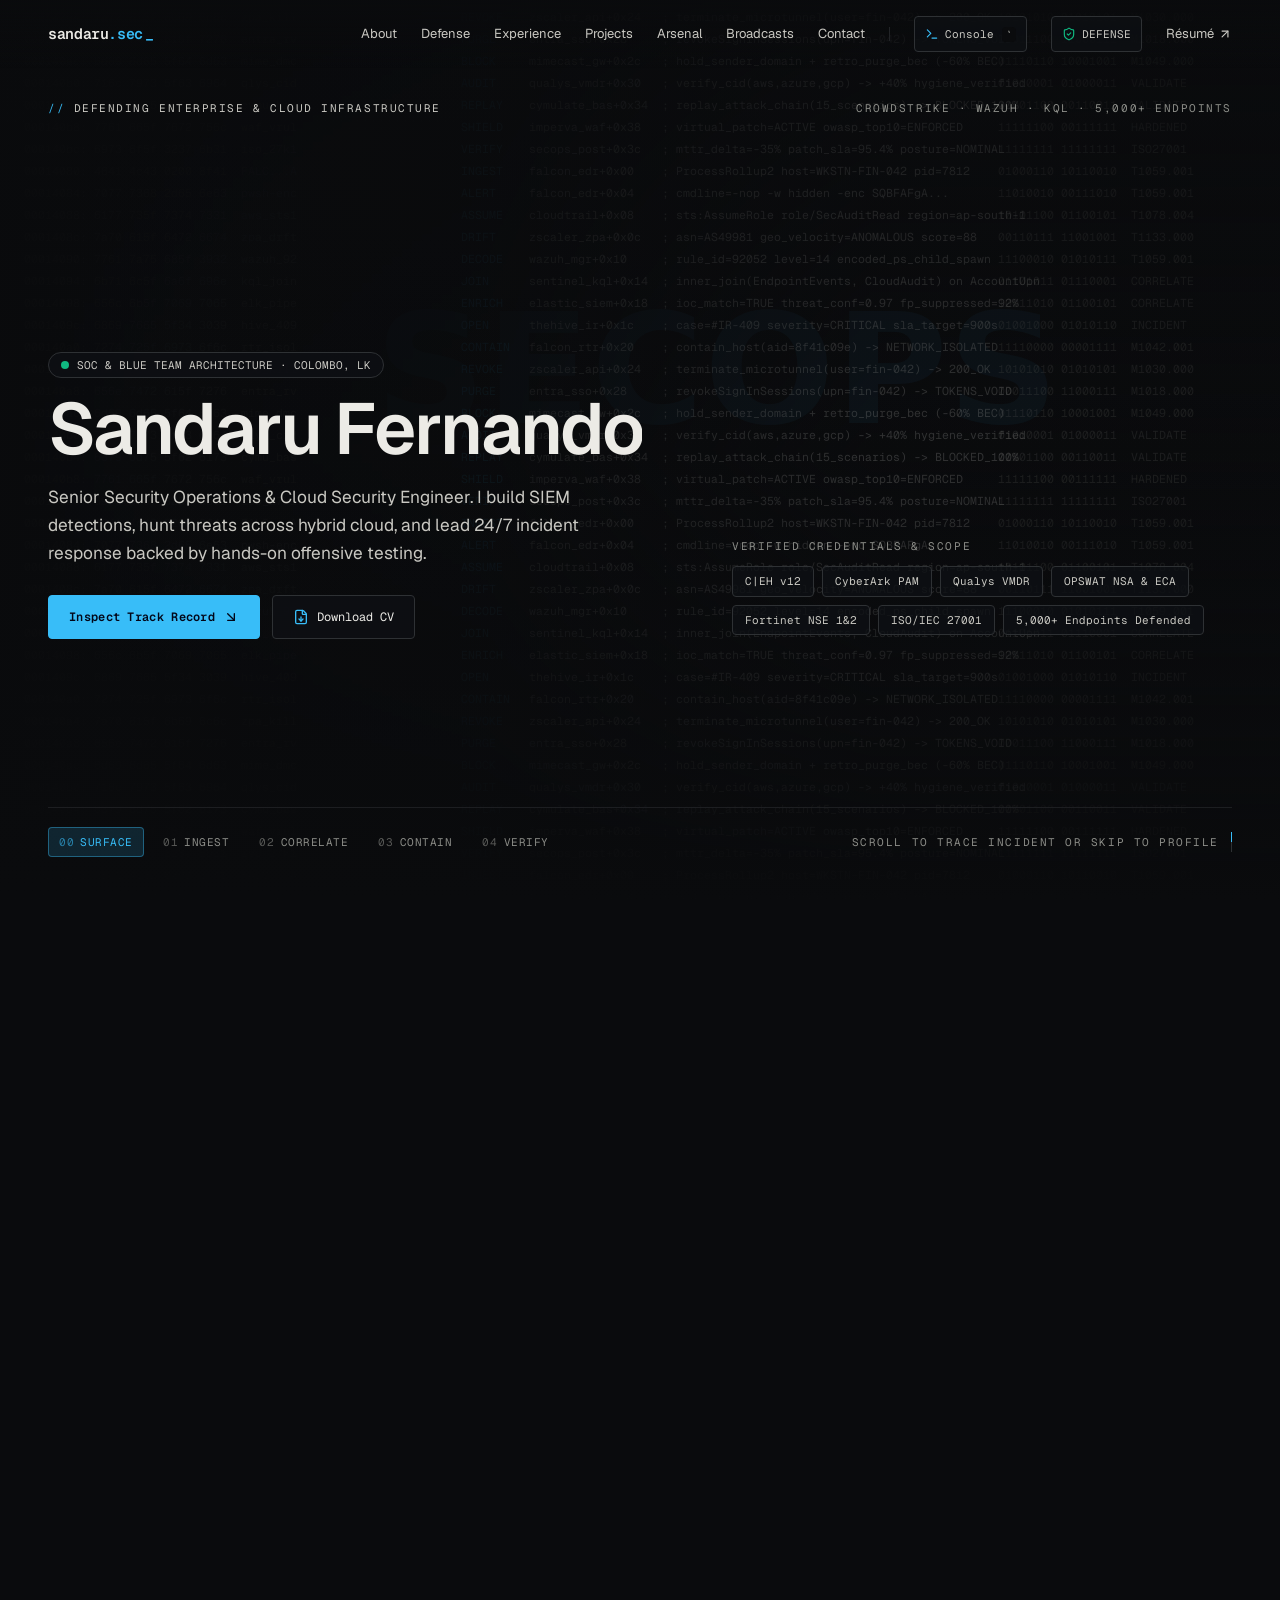
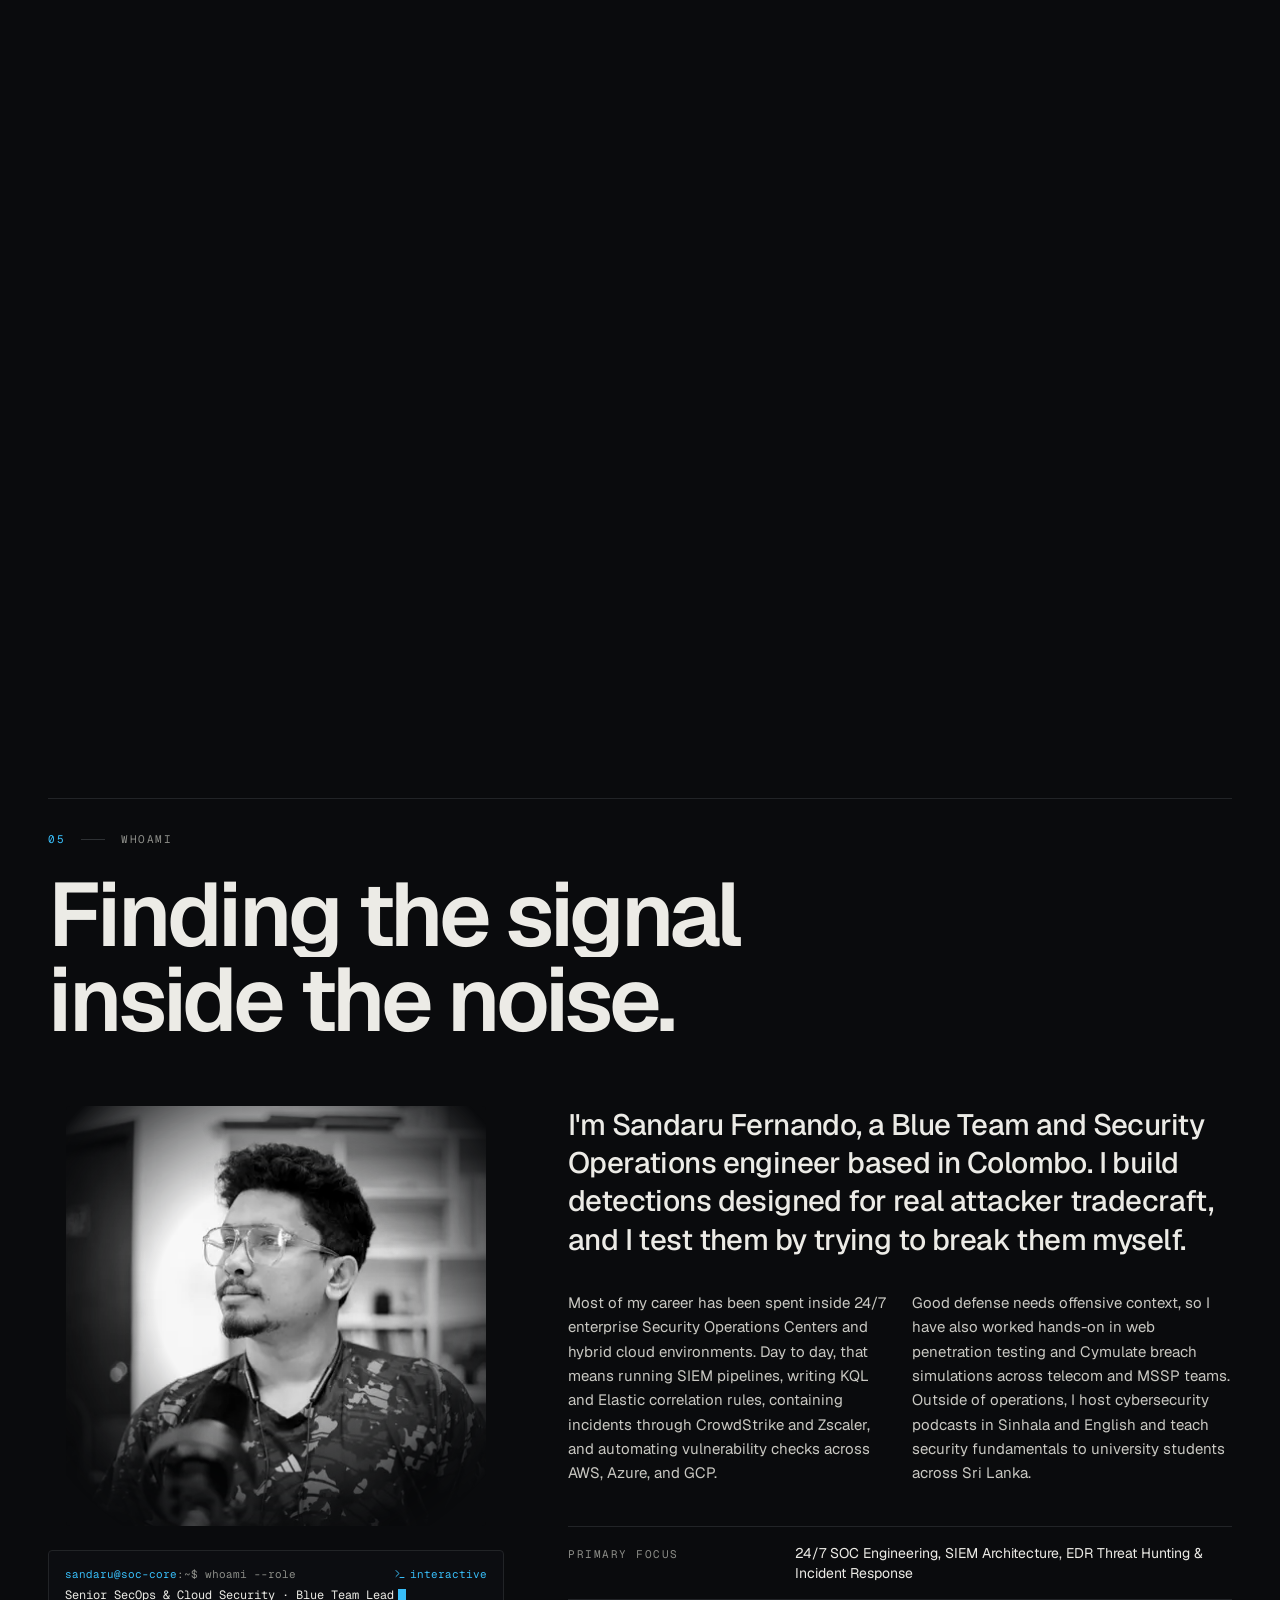
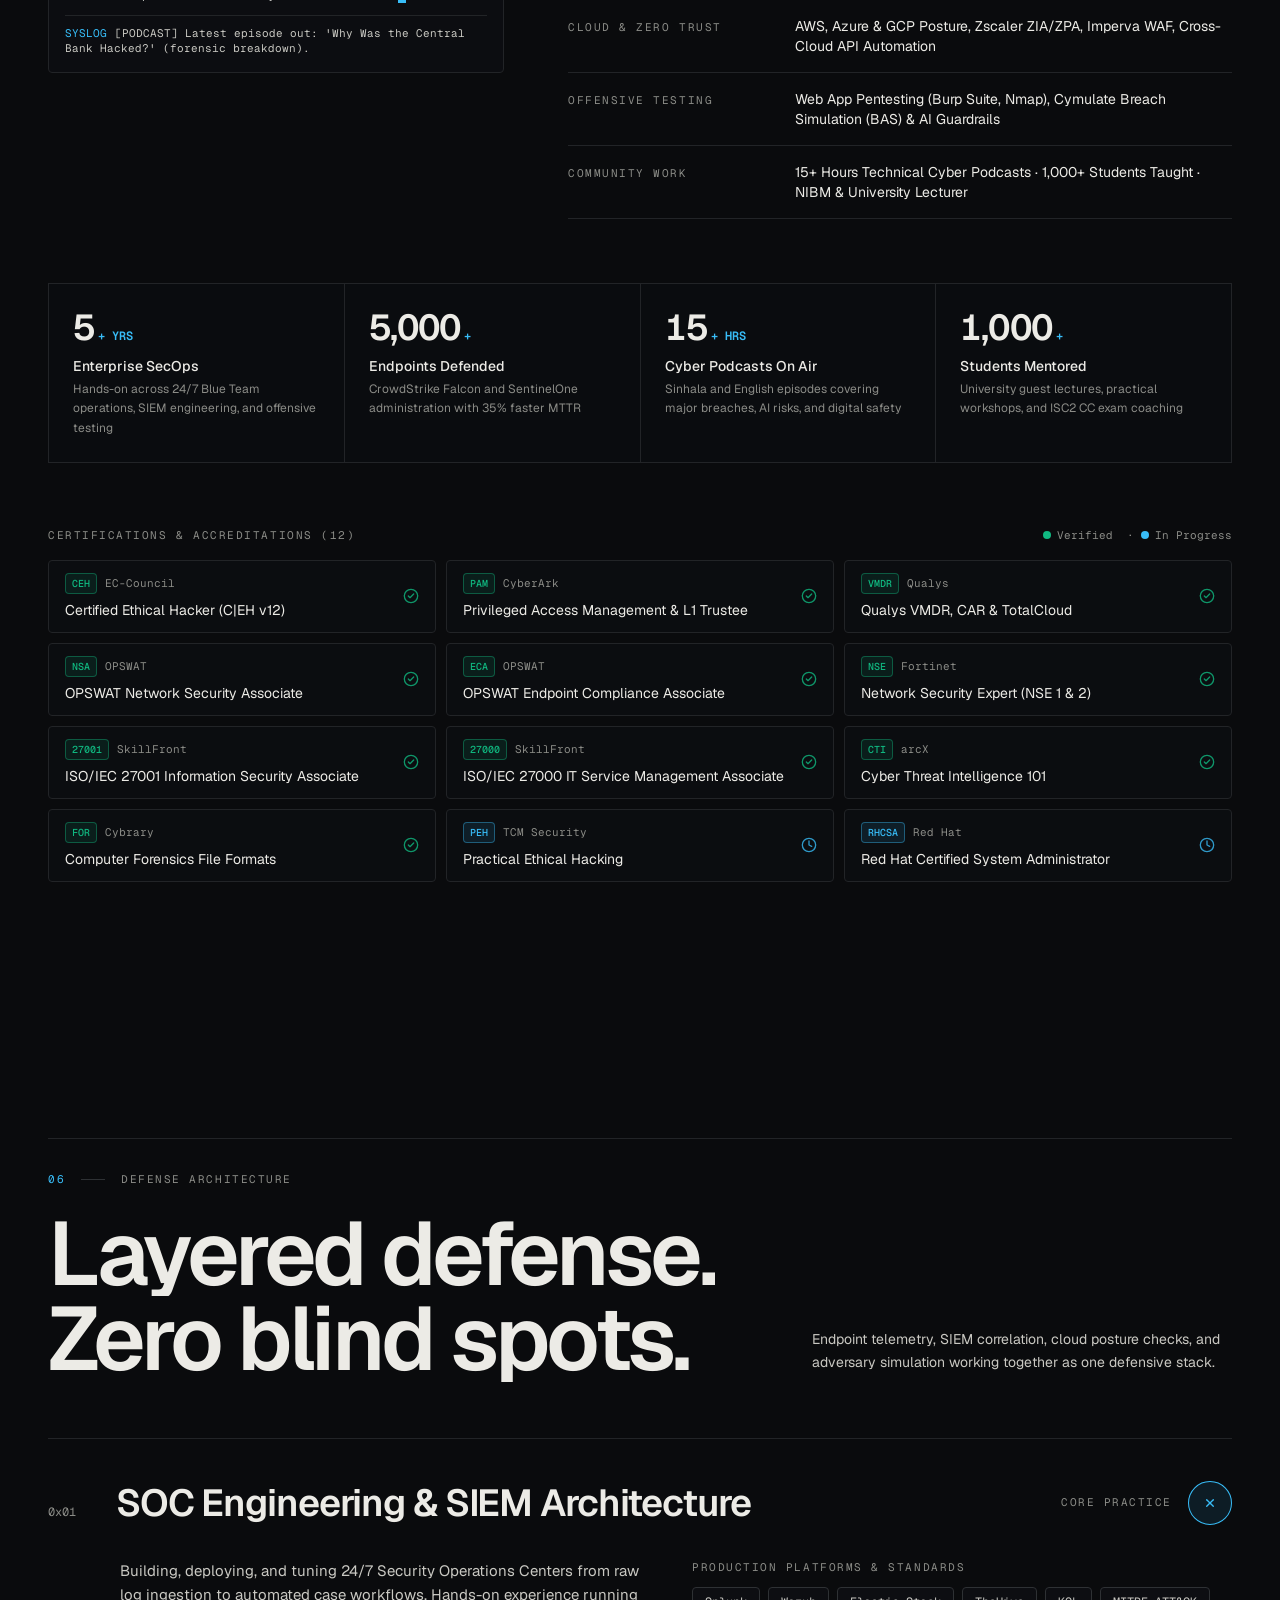
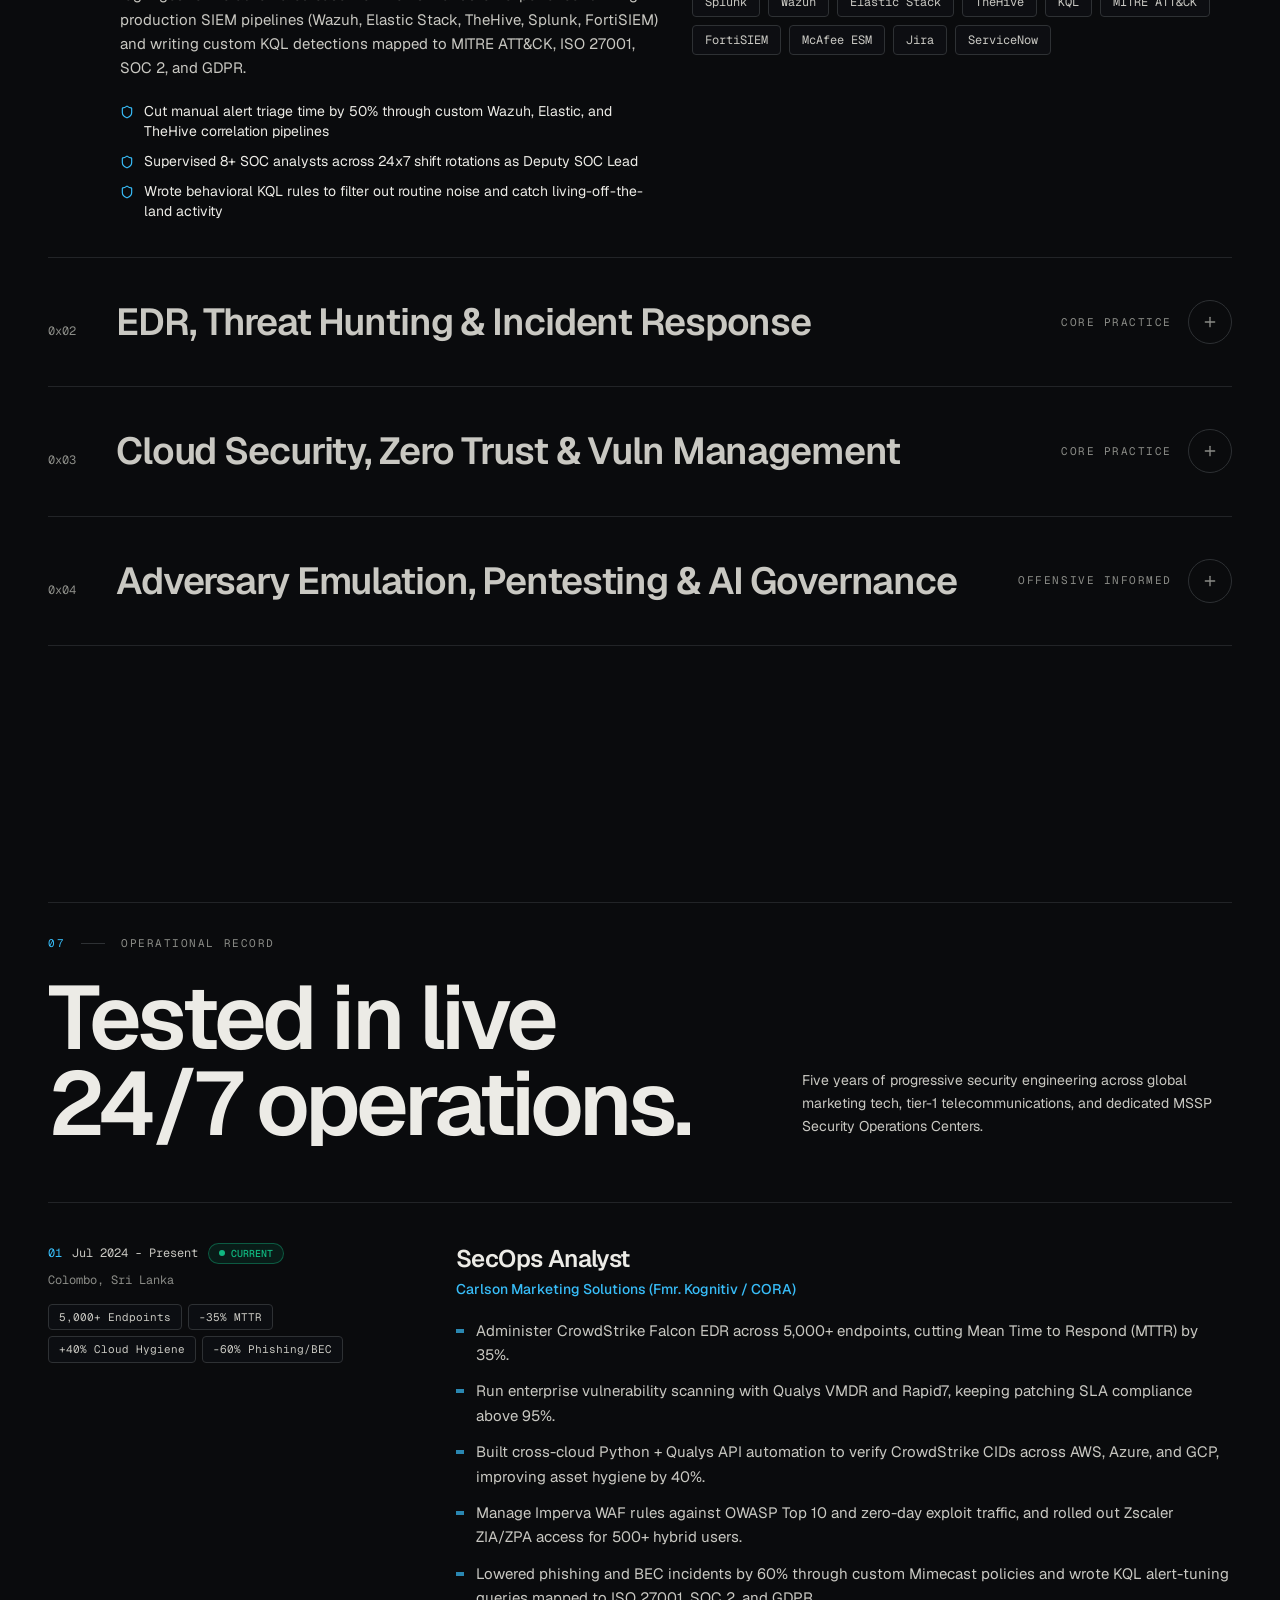
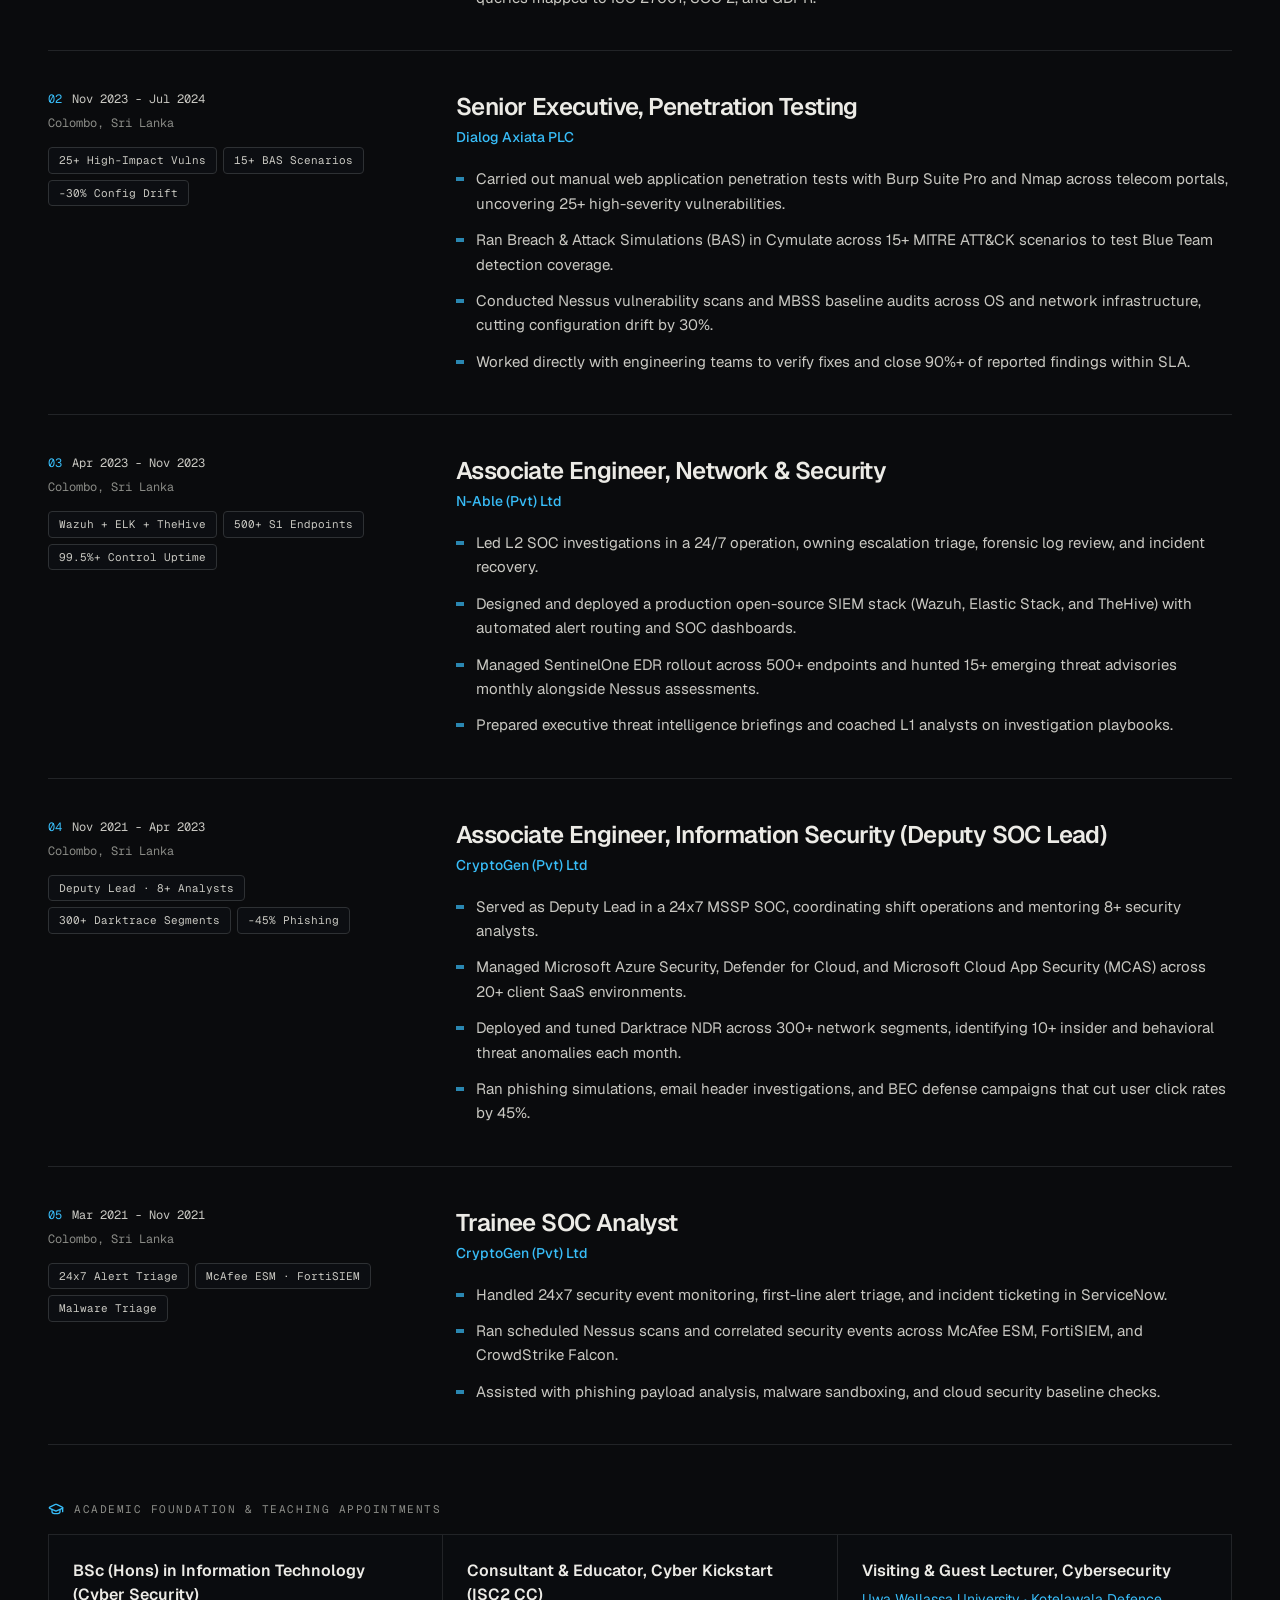
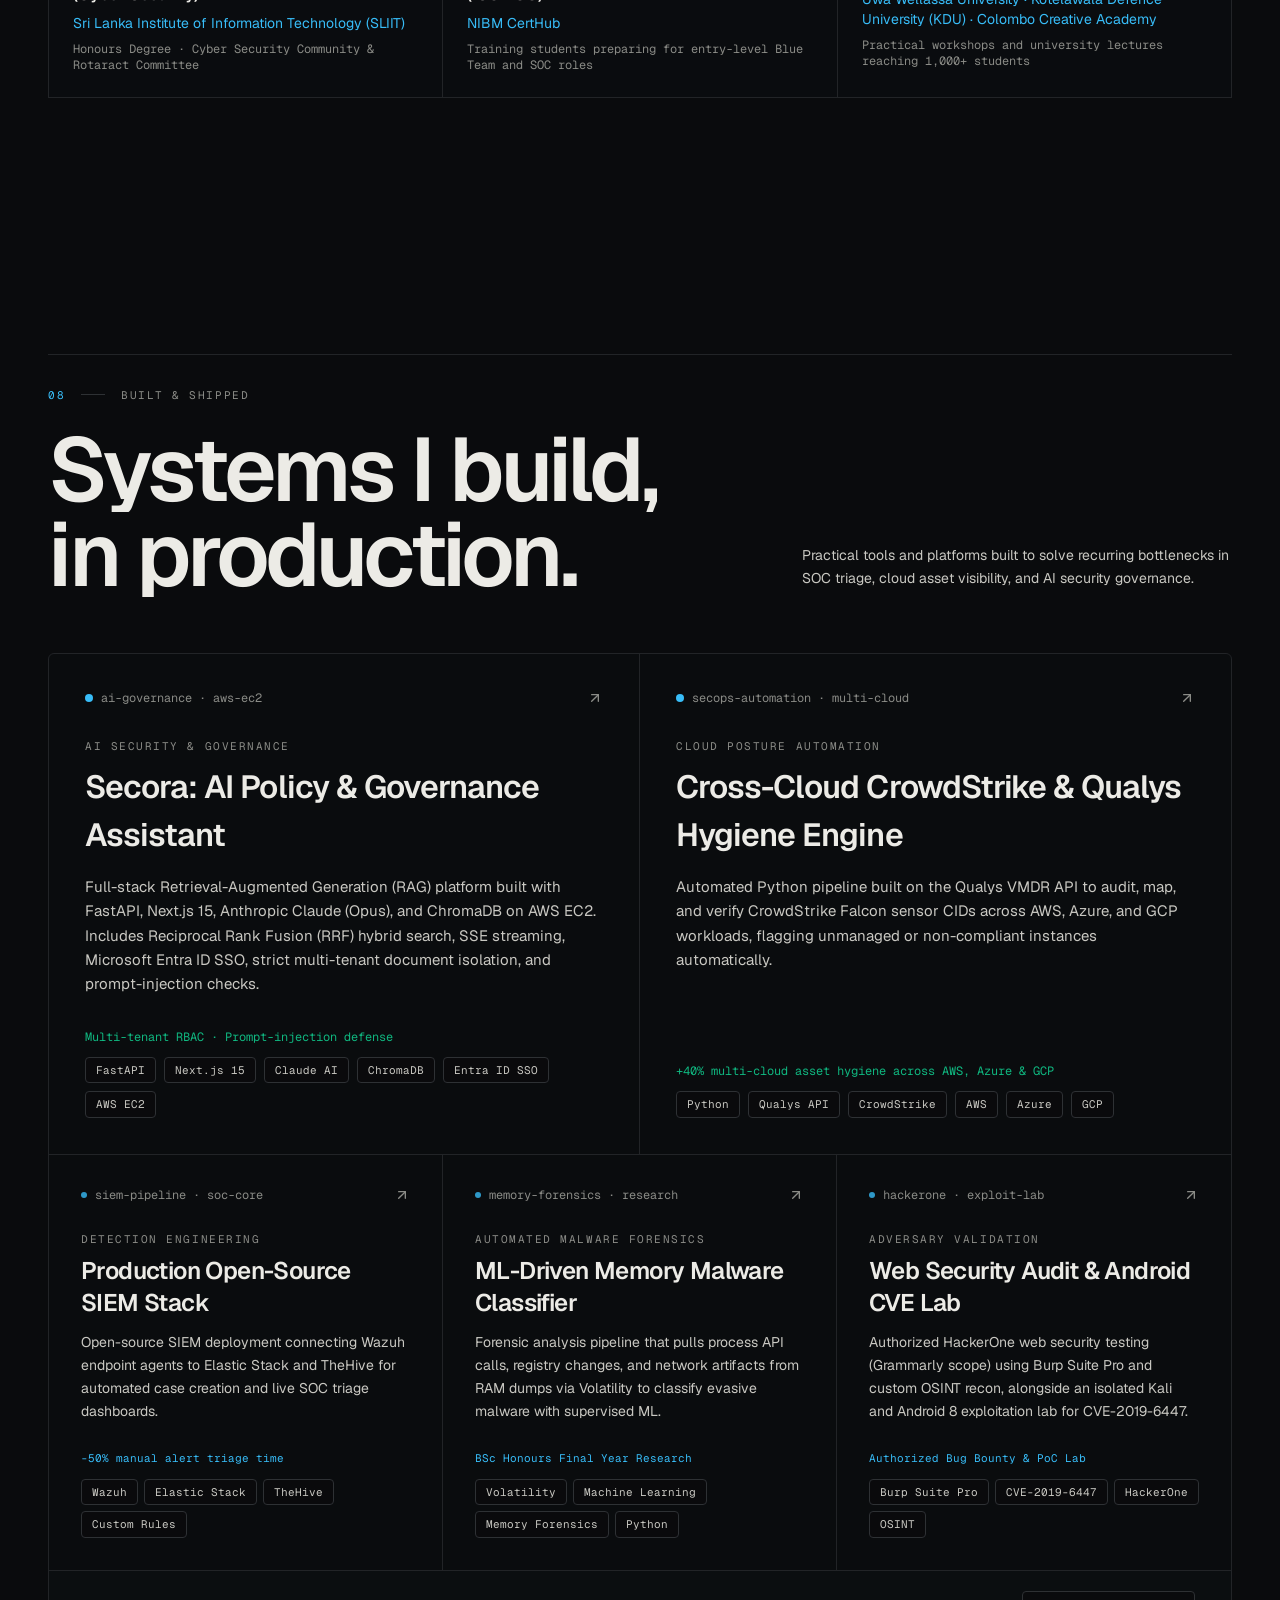
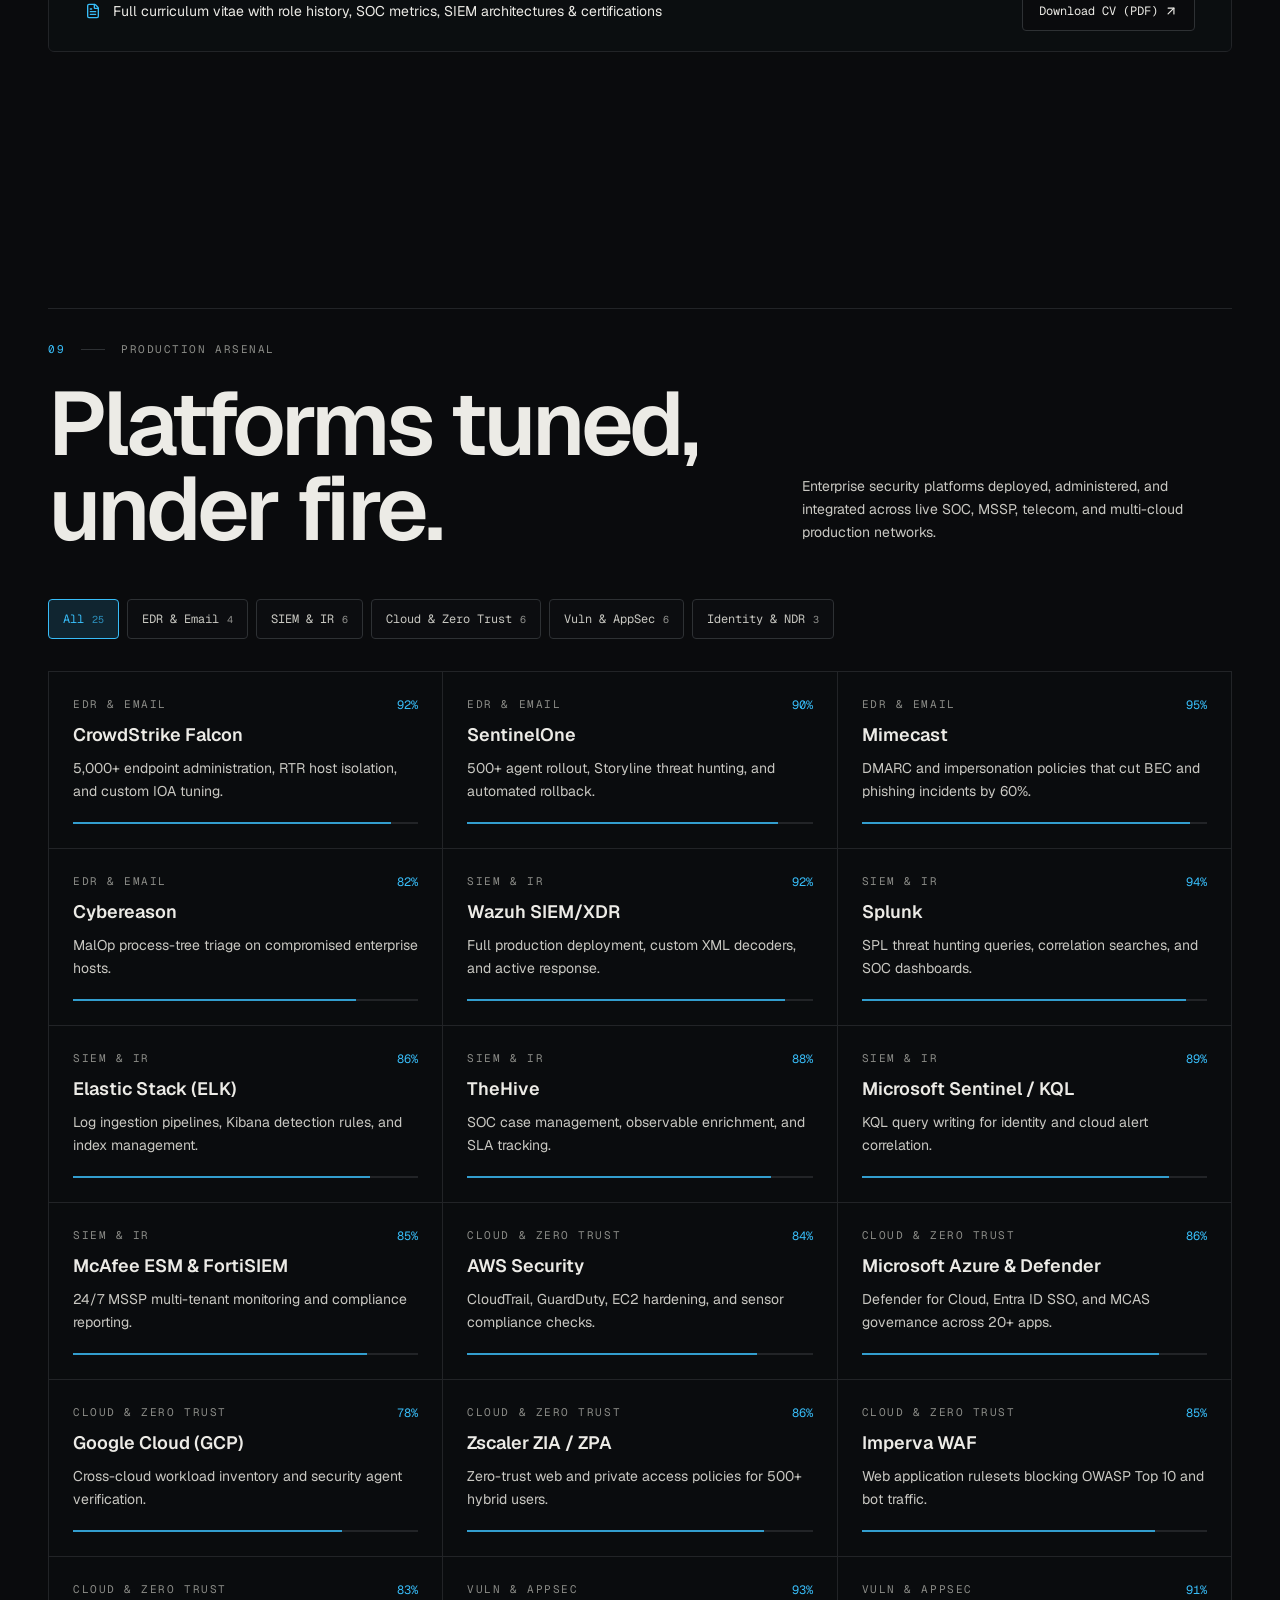
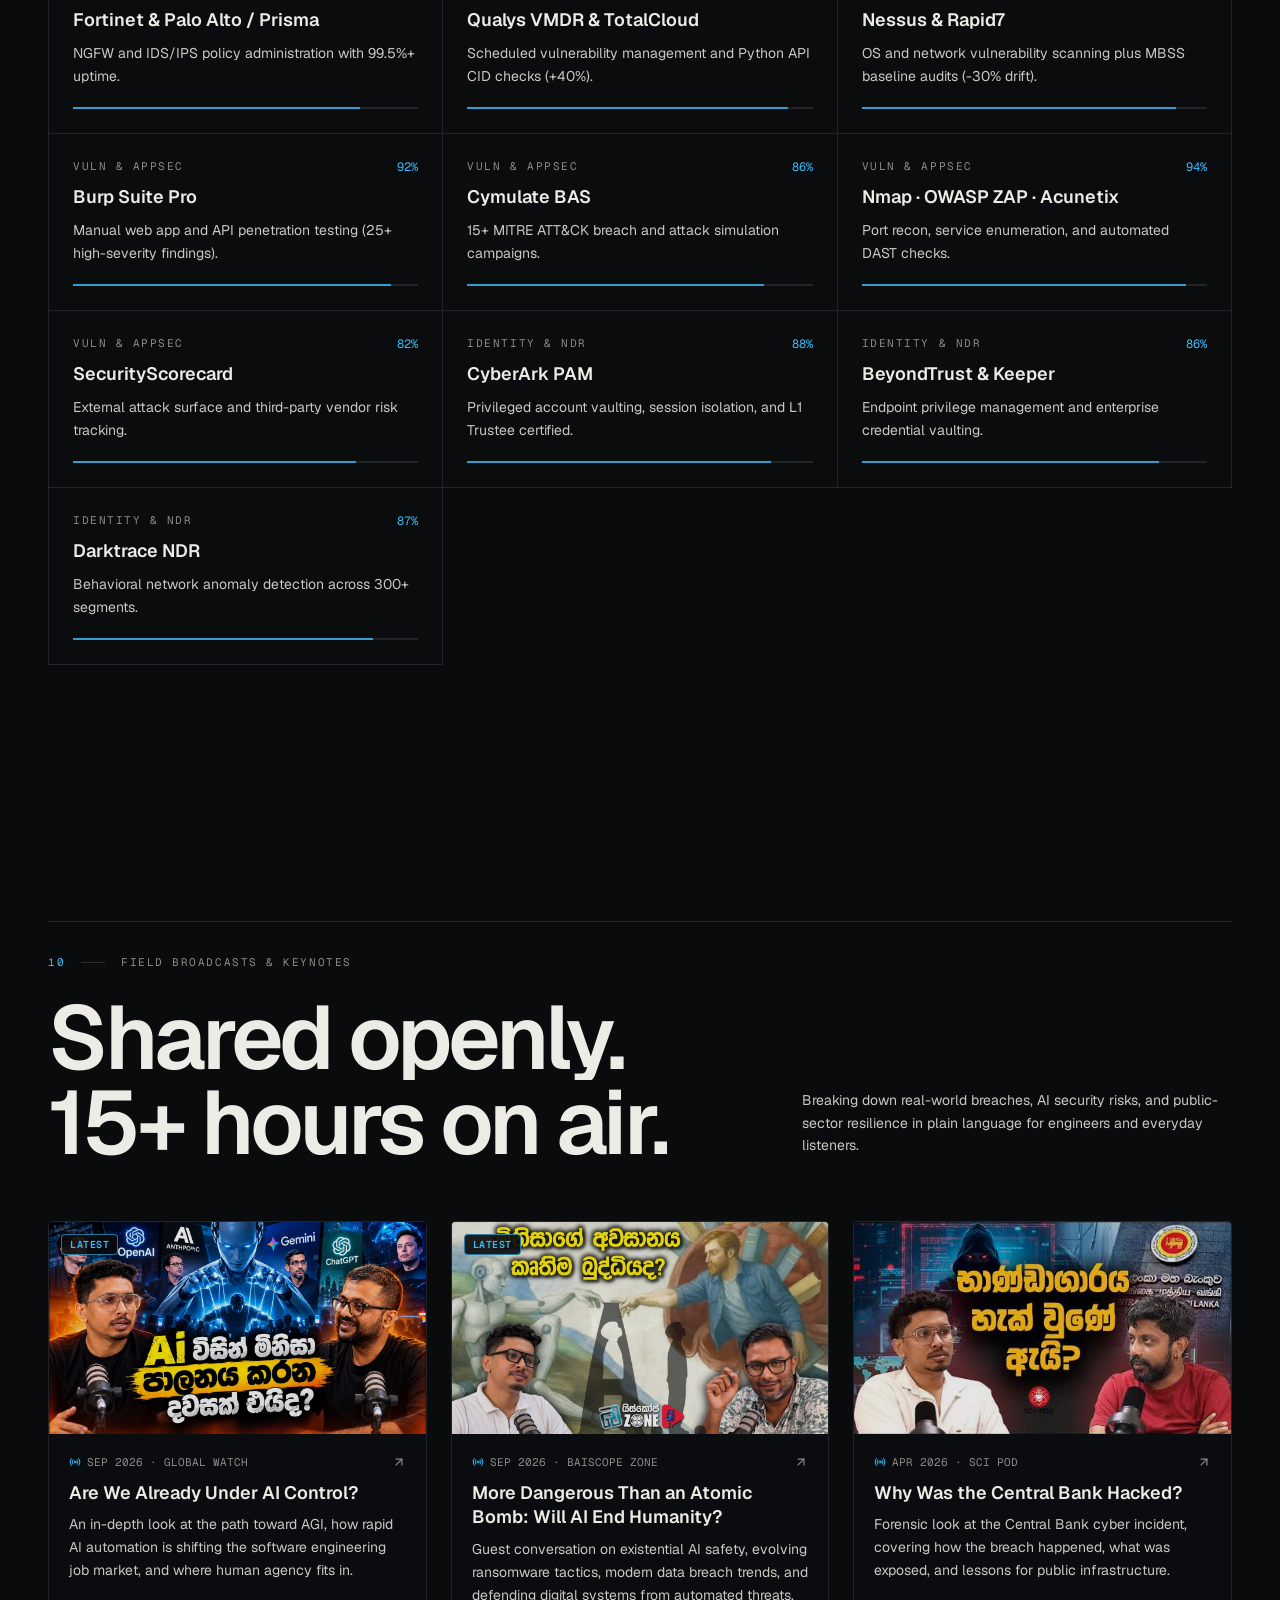
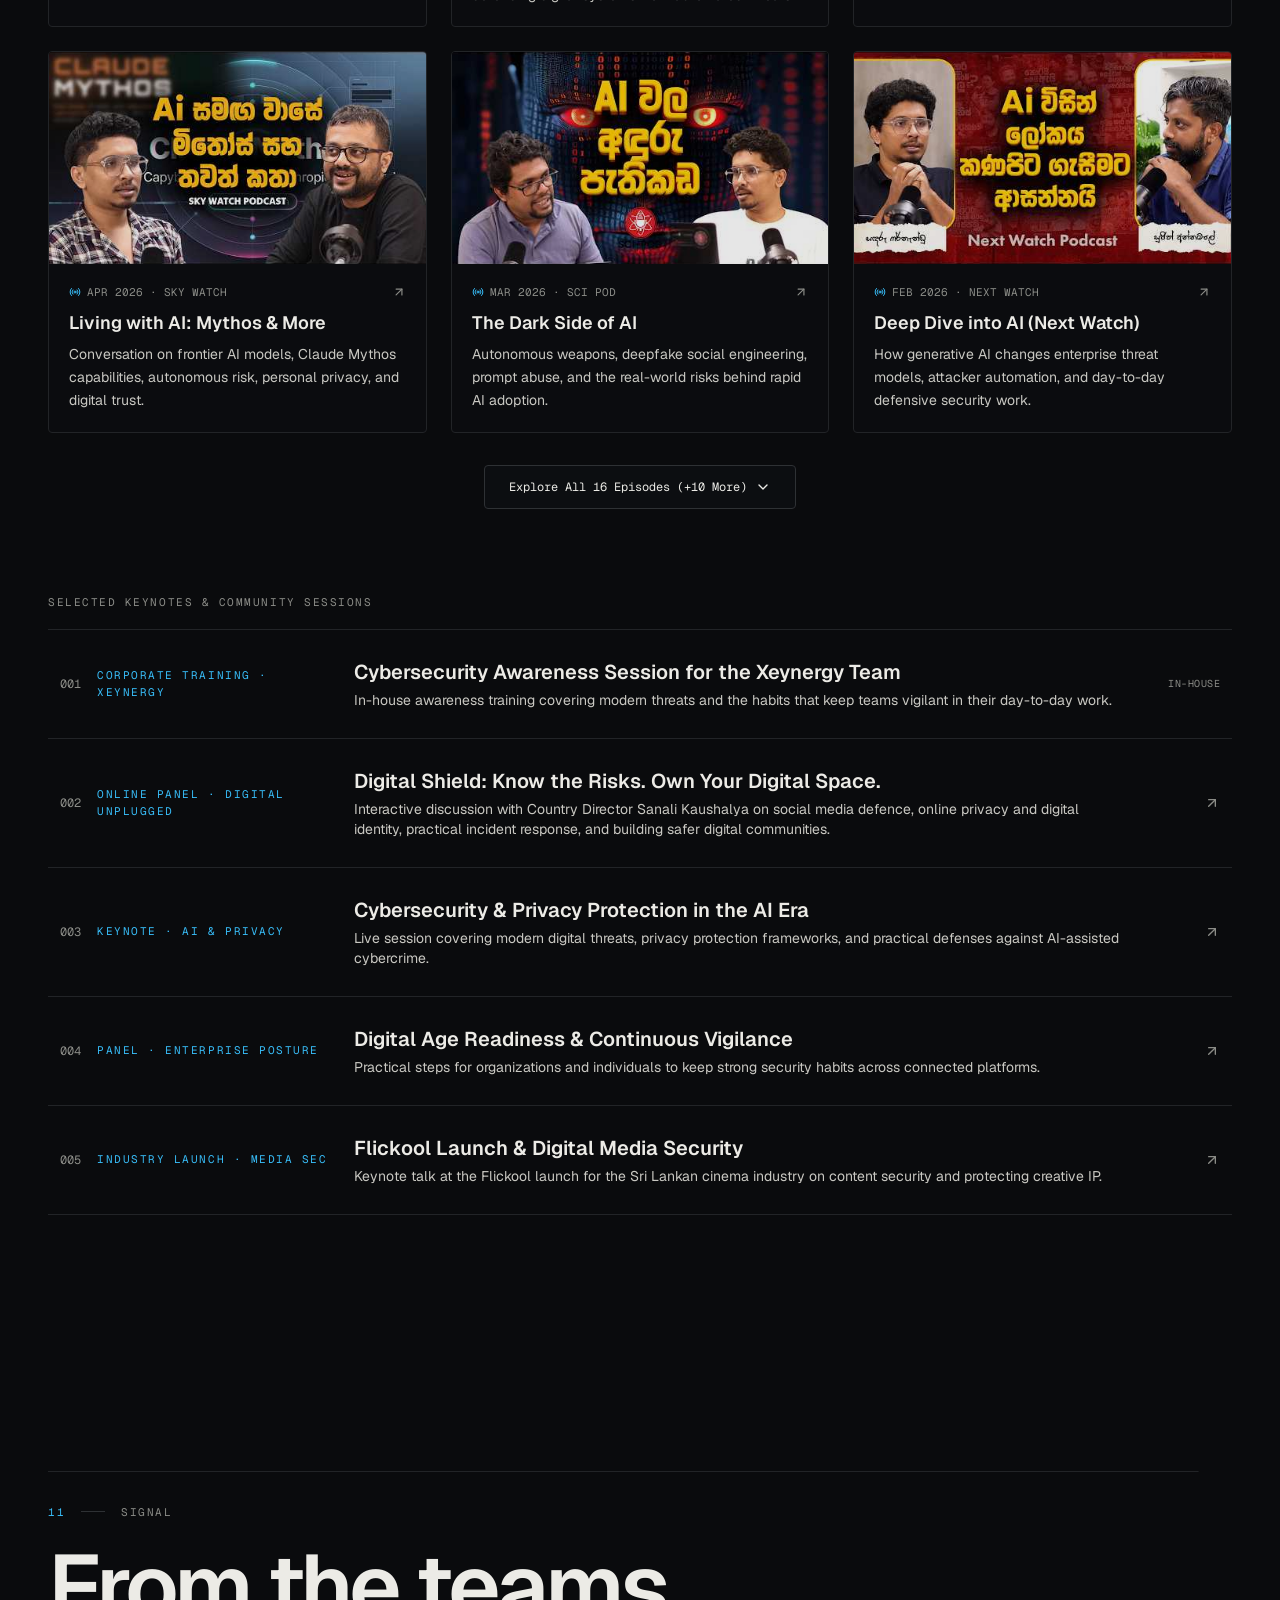
==== commit e8c73291: "Add new podcast episodes: Global Watch AI Control and Baiscope Zone AI Safety" ====
--- a/index.html
+++ b/index.html
@@ -795,7 +795,7 @@
   <path d="M7 7h10v10" />
   <path d="M7 17 17 7" />
 </svg>
-</span></a></div></div></section><script type="module">window.matchMedia(`(hover: hover)`).matches&&document.querySelectorAll(`.spotlight`).forEach(e=>{e.addEventListener(`pointermove`,t=>{let n=e.getBoundingClientRect();e.style.setProperty(`--mx`,`${t.clientX-n.left}px`),e.style.setProperty(`--my`,`${t.clientY-n.top}px`)},{passive:!0})});</script><section id="arsenal" class="relative mx-auto w-full max-w-[1400px] px-5 py-24 sm:px-8 lg:px-12 lg:py-32"><header><div class="section-head"><div class="rule" data-rule></div><div class="flex items-center gap-4 pt-8"><span class="eyebrow-mono text-sentinel">09</span><span class="h-px w-6 bg-line-strong"></span><span class="eyebrow-mono text-ink-muted" data-scramble>PRODUCTION ARSENAL</span></div></div><div class="mt-6 flex flex-col justify-between gap-6 lg:flex-row lg:items-end"><h2 class="display-headline text-[clamp(2.6rem,7vw,6.2rem)]" data-lines>Platforms tuned,<br>under fire.</h2><p class="max-w-[430px] text-sm leading-relaxed text-ink-secondary lg:pb-2" data-reveal>Enterprise security platforms deployed, administered, and integrated across live SOC, MSSP, telecom, and multi-cloud production networks.</p></div></header><div role="tablist" aria-label="Filter security tools by domain" class="mt-12 flex flex-wrap gap-2" data-reveal><button type="button" role="tab" aria-selected="true" data-filter="All" class="min-h-[40px] cursor-pointer rounded border border-line-strong bg-surface/50 px-3.5 py-2 font-mono text-xs text-ink-secondary transition-colors hover:border-ink-muted hover:text-ink aria-selected:border-sentinel aria-selected:bg-sentinel/15 aria-selected:text-sentinel"><span>All</span><span class="ml-2 text-[10px] opacity-70">25</span></button><button type="button" role="tab" aria-selected="false" data-filter="EDR &amp; Email" class="min-h-[40px] cursor-pointer rounded border border-line-strong bg-surface/50 px-3.5 py-2 font-mono text-xs text-ink-secondary transition-colors hover:border-ink-muted hover:text-ink aria-selected:border-sentinel aria-selected:bg-sentinel/15 aria-selected:text-sentinel"><span>EDR &amp; Email</span><span class="ml-2 text-[10px] opacity-70">4</span></button><button type="button" role="tab" aria-selected="false" data-filter="SIEM &amp; IR" class="min-h-[40px] cursor-pointer rounded border border-line-strong bg-surface/50 px-3.5 py-2 font-mono text-xs text-ink-secondary transition-colors hover:border-ink-muted hover:text-ink aria-selected:border-sentinel aria-selected:bg-sentinel/15 aria-selected:text-sentinel"><span>SIEM &amp; IR</span><span class="ml-2 text-[10px] opacity-70">6</span></button><button type="button" role="tab" aria-selected="false" data-filter="Cloud &amp; Zero Trust" class="min-h-[40px] cursor-pointer rounded border border-line-strong bg-surface/50 px-3.5 py-2 font-mono text-xs text-ink-secondary transition-colors hover:border-ink-muted hover:text-ink aria-selected:border-sentinel aria-selected:bg-sentinel/15 aria-selected:text-sentinel"><span>Cloud &amp; Zero Trust</span><span class="ml-2 text-[10px] opacity-70">6</span></button><button type="button" role="tab" aria-selected="false" data-filter="Vuln &amp; AppSec" class="min-h-[40px] cursor-pointer rounded border border-line-strong bg-surface/50 px-3.5 py-2 font-mono text-xs text-ink-secondary transition-colors hover:border-ink-muted hover:text-ink aria-selected:border-sentinel aria-selected:bg-sentinel/15 aria-selected:text-sentinel"><span>Vuln &amp; AppSec</span><span class="ml-2 text-[10px] opacity-70">6</span></button><button type="button" role="tab" aria-selected="false" data-filter="Identity &amp; NDR" class="min-h-[40px] cursor-pointer rounded border border-line-strong bg-surface/50 px-3.5 py-2 font-mono text-xs text-ink-secondary transition-colors hover:border-ink-muted hover:text-ink aria-selected:border-sentinel aria-selected:bg-sentinel/15 aria-selected:text-sentinel"><span>Identity &amp; NDR</span><span class="ml-2 text-[10px] opacity-70">3</span></button></div><div class="mt-8 grid border-t border-l border-line sm:grid-cols-2 lg:grid-cols-3" id="arsenal-grid" data-reveal-group><div class="flex flex-col justify-between border-r border-b border-line bg-surface/25 p-6 transition-colors hover:bg-surface/70" data-category="EDR &amp; Email" data-reveal-item><div><div class="flex items-center justify-between gap-2"><span class="eyebrow-mono text-ink-muted">EDR &amp; Email</span><span class="font-mono text-xs text-sentinel tabular-nums">92%</span></div><h3 class="mt-2 font-sans text-lg font-semibold text-ink">CrowdStrike Falcon</h3><p class="mt-2 text-sm leading-relaxed text-ink-secondary">5,000+ endpoint administration, RTR host isolation, and custom IOA tuning.</p></div><div class="mt-5 h-[2px] w-full overflow-hidden bg-line"><div class="h-full origin-left bg-sentinel/80" style="width: 92%" data-bar></div></div></div><div class="flex flex-col justify-between border-r border-b border-line bg-surface/25 p-6 transition-colors hover:bg-surface/70" data-category="EDR &amp; Email" data-reveal-item><div><div class="flex items-center justify-between gap-2"><span class="eyebrow-mono text-ink-muted">EDR &amp; Email</span><span class="font-mono text-xs text-sentinel tabular-nums">90%</span></div><h3 class="mt-2 font-sans text-lg font-semibold text-ink">SentinelOne</h3><p class="mt-2 text-sm leading-relaxed text-ink-secondary">500+ agent rollout, Storyline threat hunting, and automated rollback.</p></div><div class="mt-5 h-[2px] w-full overflow-hidden bg-line"><div class="h-full origin-left bg-sentinel/80" style="width: 90%" data-bar></div></div></div><div class="flex flex-col justify-between border-r border-b border-line bg-surface/25 p-6 transition-colors hover:bg-surface/70" data-category="EDR &amp; Email" data-reveal-item><div><div class="flex items-center justify-between gap-2"><span class="eyebrow-mono text-ink-muted">EDR &amp; Email</span><span class="font-mono text-xs text-sentinel tabular-nums">95%</span></div><h3 class="mt-2 font-sans text-lg font-semibold text-ink">Mimecast</h3><p class="mt-2 text-sm leading-relaxed text-ink-secondary">DMARC and impersonation policies that cut BEC and phishing incidents by 60%.</p></div><div class="mt-5 h-[2px] w-full overflow-hidden bg-line"><div class="h-full origin-left bg-sentinel/80" style="width: 95%" data-bar></div></div></div><div class="flex flex-col justify-between border-r border-b border-line bg-surface/25 p-6 transition-colors hover:bg-surface/70" data-category="EDR &amp; Email" data-reveal-item><div><div class="flex items-center justify-between gap-2"><span class="eyebrow-mono text-ink-muted">EDR &amp; Email</span><span class="font-mono text-xs text-sentinel tabular-nums">82%</span></div><h3 class="mt-2 font-sans text-lg font-semibold text-ink">Cybereason</h3><p class="mt-2 text-sm leading-relaxed text-ink-secondary">MalOp process-tree triage on compromised enterprise hosts.</p></div><div class="mt-5 h-[2px] w-full overflow-hidden bg-line"><div class="h-full origin-left bg-sentinel/80" style="width: 82%" data-bar></div></div></div><div class="flex flex-col justify-between border-r border-b border-line bg-surface/25 p-6 transition-colors hover:bg-surface/70" data-category="SIEM &amp; IR" data-reveal-item><div><div class="flex items-center justify-between gap-2"><span class="eyebrow-mono text-ink-muted">SIEM &amp; IR</span><span class="font-mono text-xs text-sentinel tabular-nums">92%</span></div><h3 class="mt-2 font-sans text-lg font-semibold text-ink">Wazuh SIEM/XDR</h3><p class="mt-2 text-sm leading-relaxed text-ink-secondary">Full production deployment, custom XML decoders, and active response.</p></div><div class="mt-5 h-[2px] w-full overflow-hidden bg-line"><div class="h-full origin-left bg-sentinel/80" style="width: 92%" data-bar></div></div></div><div class="flex flex-col justify-between border-r border-b border-line bg-surface/25 p-6 transition-colors hover:bg-surface/70" data-category="SIEM &amp; IR" data-reveal-item><div><div class="flex items-center justify-between gap-2"><span class="eyebrow-mono text-ink-muted">SIEM &amp; IR</span><span class="font-mono text-xs text-sentinel tabular-nums">94%</span></div><h3 class="mt-2 font-sans text-lg font-semibold text-ink">Splunk</h3><p class="mt-2 text-sm leading-relaxed text-ink-secondary">SPL threat hunting queries, correlation searches, and SOC dashboards.</p></div><div class="mt-5 h-[2px] w-full overflow-hidden bg-line"><div class="h-full origin-left bg-sentinel/80" style="width: 94%" data-bar></div></div></div><div class="flex flex-col justify-between border-r border-b border-line bg-surface/25 p-6 transition-colors hover:bg-surface/70" data-category="SIEM &amp; IR" data-reveal-item><div><div class="flex items-center justify-between gap-2"><span class="eyebrow-mono text-ink-muted">SIEM &amp; IR</span><span class="font-mono text-xs text-sentinel tabular-nums">86%</span></div><h3 class="mt-2 font-sans text-lg font-semibold text-ink">Elastic Stack (ELK)</h3><p class="mt-2 text-sm leading-relaxed text-ink-secondary">Log ingestion pipelines, Kibana detection rules, and index management.</p></div><div class="mt-5 h-[2px] w-full overflow-hidden bg-line"><div class="h-full origin-left bg-sentinel/80" style="width: 86%" data-bar></div></div></div><div class="flex flex-col justify-between border-r border-b border-line bg-surface/25 p-6 transition-colors hover:bg-surface/70" data-category="SIEM &amp; IR" data-reveal-item><div><div class="flex items-center justify-between gap-2"><span class="eyebrow-mono text-ink-muted">SIEM &amp; IR</span><span class="font-mono text-xs text-sentinel tabular-nums">88%</span></div><h3 class="mt-2 font-sans text-lg font-semibold text-ink">TheHive</h3><p class="mt-2 text-sm leading-relaxed text-ink-secondary">SOC case management, observable enrichment, and SLA tracking.</p></div><div class="mt-5 h-[2px] w-full overflow-hidden bg-line"><div class="h-full origin-left bg-sentinel/80" style="width: 88%" data-bar></div></div></div><div class="flex flex-col justify-between border-r border-b border-line bg-surface/25 p-6 transition-colors hover:bg-surface/70" data-category="SIEM &amp; IR" data-reveal-item><div><div class="flex items-center justify-between gap-2"><span class="eyebrow-mono text-ink-muted">SIEM &amp; IR</span><span class="font-mono text-xs text-sentinel tabular-nums">89%</span></div><h3 class="mt-2 font-sans text-lg font-semibold text-ink">Microsoft Sentinel / KQL</h3><p class="mt-2 text-sm leading-relaxed text-ink-secondary">KQL query writing for identity and cloud alert correlation.</p></div><div class="mt-5 h-[2px] w-full overflow-hidden bg-line"><div class="h-full origin-left bg-sentinel/80" style="width: 89%" data-bar></div></div></div><div class="flex flex-col justify-between border-r border-b border-line bg-surface/25 p-6 transition-colors hover:bg-surface/70" data-category="SIEM &amp; IR" data-reveal-item><div><div class="flex items-center justify-between gap-2"><span class="eyebrow-mono text-ink-muted">SIEM &amp; IR</span><span class="font-mono text-xs text-sentinel tabular-nums">85%</span></div><h3 class="mt-2 font-sans text-lg font-semibold text-ink">McAfee ESM &amp; FortiSIEM</h3><p class="mt-2 text-sm leading-relaxed text-ink-secondary">24/7 MSSP multi-tenant monitoring and compliance reporting.</p></div><div class="mt-5 h-[2px] w-full overflow-hidden bg-line"><div class="h-full origin-left bg-sentinel/80" style="width: 85%" data-bar></div></div></div><div class="flex flex-col justify-between border-r border-b border-line bg-surface/25 p-6 transition-colors hover:bg-surface/70" data-category="Cloud &amp; Zero Trust" data-reveal-item><div><div class="flex items-center justify-between gap-2"><span class="eyebrow-mono text-ink-muted">Cloud &amp; Zero Trust</span><span class="font-mono text-xs text-sentinel tabular-nums">84%</span></div><h3 class="mt-2 font-sans text-lg font-semibold text-ink">AWS Security</h3><p class="mt-2 text-sm leading-relaxed text-ink-secondary">CloudTrail, GuardDuty, EC2 hardening, and sensor compliance checks.</p></div><div class="mt-5 h-[2px] w-full overflow-hidden bg-line"><div class="h-full origin-left bg-sentinel/80" style="width: 84%" data-bar></div></div></div><div class="flex flex-col justify-between border-r border-b border-line bg-surface/25 p-6 transition-colors hover:bg-surface/70" data-category="Cloud &amp; Zero Trust" data-reveal-item><div><div class="flex items-center justify-between gap-2"><span class="eyebrow-mono text-ink-muted">Cloud &amp; Zero Trust</span><span class="font-mono text-xs text-sentinel tabular-nums">86%</span></div><h3 class="mt-2 font-sans text-lg font-semibold text-ink">Microsoft Azure &amp; Defender</h3><p class="mt-2 text-sm leading-relaxed text-ink-secondary">Defender for Cloud, Entra ID SSO, and MCAS governance across 20+ apps.</p></div><div class="mt-5 h-[2px] w-full overflow-hidden bg-line"><div class="h-full origin-left bg-sentinel/80" style="width: 86%" data-bar></div></div></div><div class="flex flex-col justify-between border-r border-b border-line bg-surface/25 p-6 transition-colors hover:bg-surface/70" data-category="Cloud &amp; Zero Trust" data-reveal-item><div><div class="flex items-center justify-between gap-2"><span class="eyebrow-mono text-ink-muted">Cloud &amp; Zero Trust</span><span class="font-mono text-xs text-sentinel tabular-nums">78%</span></div><h3 class="mt-2 font-sans text-lg font-semibold text-ink">Google Cloud (GCP)</h3><p class="mt-2 text-sm leading-relaxed text-ink-secondary">Cross-cloud workload inventory and security agent verification.</p></div><div class="mt-5 h-[2px] w-full overflow-hidden bg-line"><div class="h-full origin-left bg-sentinel/80" style="width: 78%" data-bar></div></div></div><div class="flex flex-col justify-between border-r border-b border-line bg-surface/25 p-6 transition-colors hover:bg-surface/70" data-category="Cloud &amp; Zero Trust" data-reveal-item><div><div class="flex items-center justify-between gap-2"><span class="eyebrow-mono text-ink-muted">Cloud &amp; Zero Trust</span><span class="font-mono text-xs text-sentinel tabular-nums">86%</span></div><h3 class="mt-2 font-sans text-lg font-semibold text-ink">Zscaler ZIA / ZPA</h3><p class="mt-2 text-sm leading-relaxed text-ink-secondary">Zero-trust web and private access policies for 500+ hybrid users.</p></div><div class="mt-5 h-[2px] w-full overflow-hidden bg-line"><div class="h-full origin-left bg-sentinel/80" style="width: 86%" data-bar></div></div></div><div class="flex flex-col justify-between border-r border-b border-line bg-surface/25 p-6 transition-colors hover:bg-surface/70" data-category="Cloud &amp; Zero Trust" data-reveal-item><div><div class="flex items-center justify-between gap-2"><span class="eyebrow-mono text-ink-muted">Cloud &amp; Zero Trust</span><span class="font-mono text-xs text-sentinel tabular-nums">85%</span></div><h3 class="mt-2 font-sans text-lg font-semibold text-ink">Imperva WAF</h3><p class="mt-2 text-sm leading-relaxed text-ink-secondary">Web application rulesets blocking OWASP Top 10 and bot traffic.</p></div><div class="mt-5 h-[2px] w-full overflow-hidden bg-line"><div class="h-full origin-left bg-sentinel/80" style="width: 85%" data-bar></div></div></div><div class="flex flex-col justify-between border-r border-b border-line bg-surface/25 p-6 transition-colors hover:bg-surface/70" data-category="Cloud &amp; Zero Trust" data-reveal-item><div><div class="flex items-center justify-between gap-2"><span class="eyebrow-mono text-ink-muted">Cloud &amp; Zero Trust</span><span class="font-mono text-xs text-sentinel tabular-nums">83%</span></div><h3 class="mt-2 font-sans text-lg font-semibold text-ink">Fortinet &amp; Palo Alto / Prisma</h3><p class="mt-2 text-sm leading-relaxed text-ink-secondary">NGFW and IDS/IPS policy administration with 99.5%+ uptime.</p></div><div class="mt-5 h-[2px] w-full overflow-hidden bg-line"><div class="h-full origin-left bg-sentinel/80" style="width: 83%" data-bar></div></div></div><div class="flex flex-col justify-between border-r border-b border-line bg-surface/25 p-6 transition-colors hover:bg-surface/70" data-category="Vuln &amp; AppSec" data-reveal-item><div><div class="flex items-center justify-between gap-2"><span class="eyebrow-mono text-ink-muted">Vuln &amp; AppSec</span><span class="font-mono text-xs text-sentinel tabular-nums">93%</span></div><h3 class="mt-2 font-sans text-lg font-semibold text-ink">Qualys VMDR &amp; TotalCloud</h3><p class="mt-2 text-sm leading-relaxed text-ink-secondary">Scheduled vulnerability management and Python API CID checks (+40%).</p></div><div class="mt-5 h-[2px] w-full overflow-hidden bg-line"><div class="h-full origin-left bg-sentinel/80" style="width: 93%" data-bar></div></div></div><div class="flex flex-col justify-between border-r border-b border-line bg-surface/25 p-6 transition-colors hover:bg-surface/70" data-category="Vuln &amp; AppSec" data-reveal-item><div><div class="flex items-center justify-between gap-2"><span class="eyebrow-mono text-ink-muted">Vuln &amp; AppSec</span><span class="font-mono text-xs text-sentinel tabular-nums">91%</span></div><h3 class="mt-2 font-sans text-lg font-semibold text-ink">Nessus &amp; Rapid7</h3><p class="mt-2 text-sm leading-relaxed text-ink-secondary">OS and network vulnerability scanning plus MBSS baseline audits (-30% drift).</p></div><div class="mt-5 h-[2px] w-full overflow-hidden bg-line"><div class="h-full origin-left bg-sentinel/80" style="width: 91%" data-bar></div></div></div><div class="flex flex-col justify-between border-r border-b border-line bg-surface/25 p-6 transition-colors hover:bg-surface/70" data-category="Vuln &amp; AppSec" data-reveal-item><div><div class="flex items-center justify-between gap-2"><span class="eyebrow-mono text-ink-muted">Vuln &amp; AppSec</span><span class="font-mono text-xs text-sentinel tabular-nums">92%</span></div><h3 class="mt-2 font-sans text-lg font-semibold text-ink">Burp Suite Pro</h3><p class="mt-2 text-sm leading-relaxed text-ink-secondary">Manual web app and API penetration testing (25+ high-severity findings).</p></div><div class="mt-5 h-[2px] w-full overflow-hidden bg-line"><div class="h-full origin-left bg-sentinel/80" style="width: 92%" data-bar></div></div></div><div class="flex flex-col justify-between border-r border-b border-line bg-surface/25 p-6 transition-colors hover:bg-surface/70" data-category="Vuln &amp; AppSec" data-reveal-item><div><div class="flex items-center justify-between gap-2"><span class="eyebrow-mono text-ink-muted">Vuln &amp; AppSec</span><span class="font-mono text-xs text-sentinel tabular-nums">86%</span></div><h3 class="mt-2 font-sans text-lg font-semibold text-ink">Cymulate BAS</h3><p class="mt-2 text-sm leading-relaxed text-ink-secondary">15+ MITRE ATT&amp;CK breach and attack simulation campaigns.</p></div><div class="mt-5 h-[2px] w-full overflow-hidden bg-line"><div class="h-full origin-left bg-sentinel/80" style="width: 86%" data-bar></div></div></div><div class="flex flex-col justify-between border-r border-b border-line bg-surface/25 p-6 transition-colors hover:bg-surface/70" data-category="Vuln &amp; AppSec" data-reveal-item><div><div class="flex items-center justify-between gap-2"><span class="eyebrow-mono text-ink-muted">Vuln &amp; AppSec</span><span class="font-mono text-xs text-sentinel tabular-nums">94%</span></div><h3 class="mt-2 font-sans text-lg font-semibold text-ink">Nmap · OWASP ZAP · Acunetix</h3><p class="mt-2 text-sm leading-relaxed text-ink-secondary">Port recon, service enumeration, and automated DAST checks.</p></div><div class="mt-5 h-[2px] w-full overflow-hidden bg-line"><div class="h-full origin-left bg-sentinel/80" style="width: 94%" data-bar></div></div></div><div class="flex flex-col justify-between border-r border-b border-line bg-surface/25 p-6 transition-colors hover:bg-surface/70" data-category="Vuln &amp; AppSec" data-reveal-item><div><div class="flex items-center justify-between gap-2"><span class="eyebrow-mono text-ink-muted">Vuln &amp; AppSec</span><span class="font-mono text-xs text-sentinel tabular-nums">82%</span></div><h3 class="mt-2 font-sans text-lg font-semibold text-ink">SecurityScorecard</h3><p class="mt-2 text-sm leading-relaxed text-ink-secondary">External attack surface and third-party vendor risk tracking.</p></div><div class="mt-5 h-[2px] w-full overflow-hidden bg-line"><div class="h-full origin-left bg-sentinel/80" style="width: 82%" data-bar></div></div></div><div class="flex flex-col justify-between border-r border-b border-line bg-surface/25 p-6 transition-colors hover:bg-surface/70" data-category="Identity &amp; NDR" data-reveal-item><div><div class="flex items-center justify-between gap-2"><span class="eyebrow-mono text-ink-muted">Identity &amp; NDR</span><span class="font-mono text-xs text-sentinel tabular-nums">88%</span></div><h3 class="mt-2 font-sans text-lg font-semibold text-ink">CyberArk PAM</h3><p class="mt-2 text-sm leading-relaxed text-ink-secondary">Privileged account vaulting, session isolation, and L1 Trustee certified.</p></div><div class="mt-5 h-[2px] w-full overflow-hidden bg-line"><div class="h-full origin-left bg-sentinel/80" style="width: 88%" data-bar></div></div></div><div class="flex flex-col justify-between border-r border-b border-line bg-surface/25 p-6 transition-colors hover:bg-surface/70" data-category="Identity &amp; NDR" data-reveal-item><div><div class="flex items-center justify-between gap-2"><span class="eyebrow-mono text-ink-muted">Identity &amp; NDR</span><span class="font-mono text-xs text-sentinel tabular-nums">86%</span></div><h3 class="mt-2 font-sans text-lg font-semibold text-ink">BeyondTrust &amp; Keeper</h3><p class="mt-2 text-sm leading-relaxed text-ink-secondary">Endpoint privilege management and enterprise credential vaulting.</p></div><div class="mt-5 h-[2px] w-full overflow-hidden bg-line"><div class="h-full origin-left bg-sentinel/80" style="width: 86%" data-bar></div></div></div><div class="flex flex-col justify-between border-r border-b border-line bg-surface/25 p-6 transition-colors hover:bg-surface/70" data-category="Identity &amp; NDR" data-reveal-item><div><div class="flex items-center justify-between gap-2"><span class="eyebrow-mono text-ink-muted">Identity &amp; NDR</span><span class="font-mono text-xs text-sentinel tabular-nums">87%</span></div><h3 class="mt-2 font-sans text-lg font-semibold text-ink">Darktrace NDR</h3><p class="mt-2 text-sm leading-relaxed text-ink-secondary">Behavioral network anomaly detection across 300+ segments.</p></div><div class="mt-5 h-[2px] w-full overflow-hidden bg-line"><div class="h-full origin-left bg-sentinel/80" style="width: 87%" data-bar></div></div></div></div></section><script type="module" src="/_astro/Arsenal.astro_astro_type_script_index_0_lang.C6DKWcH0.js"></script><section id="podcasts" class="relative mx-auto w-full max-w-[1400px] px-5 py-24 sm:px-8 lg:px-12 lg:py-32"><header><div class="section-head"><div class="rule" data-rule></div><div class="flex items-center gap-4 pt-8"><span class="eyebrow-mono text-sentinel">10</span><span class="h-px w-6 bg-line-strong"></span><span class="eyebrow-mono text-ink-muted" data-scramble>FIELD BROADCASTS &amp; KEYNOTES</span></div></div><div class="mt-6 flex flex-col justify-between gap-6 lg:flex-row lg:items-end"><h2 class="display-headline text-[clamp(2.6rem,7vw,6.2rem)]" data-lines>Shared openly.<br>15+ hours on air.</h2><p class="max-w-[430px] text-sm leading-relaxed text-ink-secondary lg:pb-2" data-reveal>Breaking down real-world breaches, AI security risks, and public-sector resilience in plain language for engineers and everyday listeners.</p></div></header><div class="mt-14 grid gap-6 sm:grid-cols-2 lg:grid-cols-3" id="podcast-grid" data-reveal-group><a href="https://youtu.be/DTTdSF95K1Y" target="_blank" rel="noopener noreferrer" data-reveal-item class="group flex flex-col overflow-hidden rounded border border-line bg-surface/40 transition-colors hover:border-sentinel/50 hover:bg-surface/80"><div class="relative aspect-video w-full overflow-hidden bg-background"><img src="/thumbnails/DTTdSF95K1Y.jpg" alt="Why Was the Central Bank Hacked?" width="480" height="270" loading="lazy" decoding="async" class="h-full w-full object-cover brightness-90 transition-[transform,filter] duration-500 group-hover:scale-[1.03] group-hover:brightness-100"><div class="absolute inset-0 flex items-center justify-center bg-black/35 opacity-0 transition-opacity duration-200 group-hover:opacity-100"><span class="inline-flex h-12 w-12 items-center justify-center rounded-full border border-sentinel bg-[#0a0b0d]/90 text-sentinel"><span class="icon ml-0.5 h-4 w-4" aria-hidden="true">
+</span></a></div></div></section><script type="module">window.matchMedia(`(hover: hover)`).matches&&document.querySelectorAll(`.spotlight`).forEach(e=>{e.addEventListener(`pointermove`,t=>{let n=e.getBoundingClientRect();e.style.setProperty(`--mx`,`${t.clientX-n.left}px`),e.style.setProperty(`--my`,`${t.clientY-n.top}px`)},{passive:!0})});</script><section id="arsenal" class="relative mx-auto w-full max-w-[1400px] px-5 py-24 sm:px-8 lg:px-12 lg:py-32"><header><div class="section-head"><div class="rule" data-rule></div><div class="flex items-center gap-4 pt-8"><span class="eyebrow-mono text-sentinel">09</span><span class="h-px w-6 bg-line-strong"></span><span class="eyebrow-mono text-ink-muted" data-scramble>PRODUCTION ARSENAL</span></div></div><div class="mt-6 flex flex-col justify-between gap-6 lg:flex-row lg:items-end"><h2 class="display-headline text-[clamp(2.6rem,7vw,6.2rem)]" data-lines>Platforms tuned,<br>under fire.</h2><p class="max-w-[430px] text-sm leading-relaxed text-ink-secondary lg:pb-2" data-reveal>Enterprise security platforms deployed, administered, and integrated across live SOC, MSSP, telecom, and multi-cloud production networks.</p></div></header><div role="tablist" aria-label="Filter security tools by domain" class="mt-12 flex flex-wrap gap-2" data-reveal><button type="button" role="tab" aria-selected="true" data-filter="All" class="min-h-[40px] cursor-pointer rounded border border-line-strong bg-surface/50 px-3.5 py-2 font-mono text-xs text-ink-secondary transition-colors hover:border-ink-muted hover:text-ink aria-selected:border-sentinel aria-selected:bg-sentinel/15 aria-selected:text-sentinel"><span>All</span><span class="ml-2 text-[10px] opacity-70">25</span></button><button type="button" role="tab" aria-selected="false" data-filter="EDR &amp; Email" class="min-h-[40px] cursor-pointer rounded border border-line-strong bg-surface/50 px-3.5 py-2 font-mono text-xs text-ink-secondary transition-colors hover:border-ink-muted hover:text-ink aria-selected:border-sentinel aria-selected:bg-sentinel/15 aria-selected:text-sentinel"><span>EDR &amp; Email</span><span class="ml-2 text-[10px] opacity-70">4</span></button><button type="button" role="tab" aria-selected="false" data-filter="SIEM &amp; IR" class="min-h-[40px] cursor-pointer rounded border border-line-strong bg-surface/50 px-3.5 py-2 font-mono text-xs text-ink-secondary transition-colors hover:border-ink-muted hover:text-ink aria-selected:border-sentinel aria-selected:bg-sentinel/15 aria-selected:text-sentinel"><span>SIEM &amp; IR</span><span class="ml-2 text-[10px] opacity-70">6</span></button><button type="button" role="tab" aria-selected="false" data-filter="Cloud &amp; Zero Trust" class="min-h-[40px] cursor-pointer rounded border border-line-strong bg-surface/50 px-3.5 py-2 font-mono text-xs text-ink-secondary transition-colors hover:border-ink-muted hover:text-ink aria-selected:border-sentinel aria-selected:bg-sentinel/15 aria-selected:text-sentinel"><span>Cloud &amp; Zero Trust</span><span class="ml-2 text-[10px] opacity-70">6</span></button><button type="button" role="tab" aria-selected="false" data-filter="Vuln &amp; AppSec" class="min-h-[40px] cursor-pointer rounded border border-line-strong bg-surface/50 px-3.5 py-2 font-mono text-xs text-ink-secondary transition-colors hover:border-ink-muted hover:text-ink aria-selected:border-sentinel aria-selected:bg-sentinel/15 aria-selected:text-sentinel"><span>Vuln &amp; AppSec</span><span class="ml-2 text-[10px] opacity-70">6</span></button><button type="button" role="tab" aria-selected="false" data-filter="Identity &amp; NDR" class="min-h-[40px] cursor-pointer rounded border border-line-strong bg-surface/50 px-3.5 py-2 font-mono text-xs text-ink-secondary transition-colors hover:border-ink-muted hover:text-ink aria-selected:border-sentinel aria-selected:bg-sentinel/15 aria-selected:text-sentinel"><span>Identity &amp; NDR</span><span class="ml-2 text-[10px] opacity-70">3</span></button></div><div class="mt-8 grid border-t border-l border-line sm:grid-cols-2 lg:grid-cols-3" id="arsenal-grid" data-reveal-group><div class="flex flex-col justify-between border-r border-b border-line bg-surface/25 p-6 transition-colors hover:bg-surface/70" data-category="EDR &amp; Email" data-reveal-item><div><div class="flex items-center justify-between gap-2"><span class="eyebrow-mono text-ink-muted">EDR &amp; Email</span><span class="font-mono text-xs text-sentinel tabular-nums">92%</span></div><h3 class="mt-2 font-sans text-lg font-semibold text-ink">CrowdStrike Falcon</h3><p class="mt-2 text-sm leading-relaxed text-ink-secondary">5,000+ endpoint administration, RTR host isolation, and custom IOA tuning.</p></div><div class="mt-5 h-[2px] w-full overflow-hidden bg-line"><div class="h-full origin-left bg-sentinel/80" style="width: 92%" data-bar></div></div></div><div class="flex flex-col justify-between border-r border-b border-line bg-surface/25 p-6 transition-colors hover:bg-surface/70" data-category="EDR &amp; Email" data-reveal-item><div><div class="flex items-center justify-between gap-2"><span class="eyebrow-mono text-ink-muted">EDR &amp; Email</span><span class="font-mono text-xs text-sentinel tabular-nums">90%</span></div><h3 class="mt-2 font-sans text-lg font-semibold text-ink">SentinelOne</h3><p class="mt-2 text-sm leading-relaxed text-ink-secondary">500+ agent rollout, Storyline threat hunting, and automated rollback.</p></div><div class="mt-5 h-[2px] w-full overflow-hidden bg-line"><div class="h-full origin-left bg-sentinel/80" style="width: 90%" data-bar></div></div></div><div class="flex flex-col justify-between border-r border-b border-line bg-surface/25 p-6 transition-colors hover:bg-surface/70" data-category="EDR &amp; Email" data-reveal-item><div><div class="flex items-center justify-between gap-2"><span class="eyebrow-mono text-ink-muted">EDR &amp; Email</span><span class="font-mono text-xs text-sentinel tabular-nums">95%</span></div><h3 class="mt-2 font-sans text-lg font-semibold text-ink">Mimecast</h3><p class="mt-2 text-sm leading-relaxed text-ink-secondary">DMARC and impersonation policies that cut BEC and phishing incidents by 60%.</p></div><div class="mt-5 h-[2px] w-full overflow-hidden bg-line"><div class="h-full origin-left bg-sentinel/80" style="width: 95%" data-bar></div></div></div><div class="flex flex-col justify-between border-r border-b border-line bg-surface/25 p-6 transition-colors hover:bg-surface/70" data-category="EDR &amp; Email" data-reveal-item><div><div class="flex items-center justify-between gap-2"><span class="eyebrow-mono text-ink-muted">EDR &amp; Email</span><span class="font-mono text-xs text-sentinel tabular-nums">82%</span></div><h3 class="mt-2 font-sans text-lg font-semibold text-ink">Cybereason</h3><p class="mt-2 text-sm leading-relaxed text-ink-secondary">MalOp process-tree triage on compromised enterprise hosts.</p></div><div class="mt-5 h-[2px] w-full overflow-hidden bg-line"><div class="h-full origin-left bg-sentinel/80" style="width: 82%" data-bar></div></div></div><div class="flex flex-col justify-between border-r border-b border-line bg-surface/25 p-6 transition-colors hover:bg-surface/70" data-category="SIEM &amp; IR" data-reveal-item><div><div class="flex items-center justify-between gap-2"><span class="eyebrow-mono text-ink-muted">SIEM &amp; IR</span><span class="font-mono text-xs text-sentinel tabular-nums">92%</span></div><h3 class="mt-2 font-sans text-lg font-semibold text-ink">Wazuh SIEM/XDR</h3><p class="mt-2 text-sm leading-relaxed text-ink-secondary">Full production deployment, custom XML decoders, and active response.</p></div><div class="mt-5 h-[2px] w-full overflow-hidden bg-line"><div class="h-full origin-left bg-sentinel/80" style="width: 92%" data-bar></div></div></div><div class="flex flex-col justify-between border-r border-b border-line bg-surface/25 p-6 transition-colors hover:bg-surface/70" data-category="SIEM &amp; IR" data-reveal-item><div><div class="flex items-center justify-between gap-2"><span class="eyebrow-mono text-ink-muted">SIEM &amp; IR</span><span class="font-mono text-xs text-sentinel tabular-nums">94%</span></div><h3 class="mt-2 font-sans text-lg font-semibold text-ink">Splunk</h3><p class="mt-2 text-sm leading-relaxed text-ink-secondary">SPL threat hunting queries, correlation searches, and SOC dashboards.</p></div><div class="mt-5 h-[2px] w-full overflow-hidden bg-line"><div class="h-full origin-left bg-sentinel/80" style="width: 94%" data-bar></div></div></div><div class="flex flex-col justify-between border-r border-b border-line bg-surface/25 p-6 transition-colors hover:bg-surface/70" data-category="SIEM &amp; IR" data-reveal-item><div><div class="flex items-center justify-between gap-2"><span class="eyebrow-mono text-ink-muted">SIEM &amp; IR</span><span class="font-mono text-xs text-sentinel tabular-nums">86%</span></div><h3 class="mt-2 font-sans text-lg font-semibold text-ink">Elastic Stack (ELK)</h3><p class="mt-2 text-sm leading-relaxed text-ink-secondary">Log ingestion pipelines, Kibana detection rules, and index management.</p></div><div class="mt-5 h-[2px] w-full overflow-hidden bg-line"><div class="h-full origin-left bg-sentinel/80" style="width: 86%" data-bar></div></div></div><div class="flex flex-col justify-between border-r border-b border-line bg-surface/25 p-6 transition-colors hover:bg-surface/70" data-category="SIEM &amp; IR" data-reveal-item><div><div class="flex items-center justify-between gap-2"><span class="eyebrow-mono text-ink-muted">SIEM &amp; IR</span><span class="font-mono text-xs text-sentinel tabular-nums">88%</span></div><h3 class="mt-2 font-sans text-lg font-semibold text-ink">TheHive</h3><p class="mt-2 text-sm leading-relaxed text-ink-secondary">SOC case management, observable enrichment, and SLA tracking.</p></div><div class="mt-5 h-[2px] w-full overflow-hidden bg-line"><div class="h-full origin-left bg-sentinel/80" style="width: 88%" data-bar></div></div></div><div class="flex flex-col justify-between border-r border-b border-line bg-surface/25 p-6 transition-colors hover:bg-surface/70" data-category="SIEM &amp; IR" data-reveal-item><div><div class="flex items-center justify-between gap-2"><span class="eyebrow-mono text-ink-muted">SIEM &amp; IR</span><span class="font-mono text-xs text-sentinel tabular-nums">89%</span></div><h3 class="mt-2 font-sans text-lg font-semibold text-ink">Microsoft Sentinel / KQL</h3><p class="mt-2 text-sm leading-relaxed text-ink-secondary">KQL query writing for identity and cloud alert correlation.</p></div><div class="mt-5 h-[2px] w-full overflow-hidden bg-line"><div class="h-full origin-left bg-sentinel/80" style="width: 89%" data-bar></div></div></div><div class="flex flex-col justify-between border-r border-b border-line bg-surface/25 p-6 transition-colors hover:bg-surface/70" data-category="SIEM &amp; IR" data-reveal-item><div><div class="flex items-center justify-between gap-2"><span class="eyebrow-mono text-ink-muted">SIEM &amp; IR</span><span class="font-mono text-xs text-sentinel tabular-nums">85%</span></div><h3 class="mt-2 font-sans text-lg font-semibold text-ink">McAfee ESM &amp; FortiSIEM</h3><p class="mt-2 text-sm leading-relaxed text-ink-secondary">24/7 MSSP multi-tenant monitoring and compliance reporting.</p></div><div class="mt-5 h-[2px] w-full overflow-hidden bg-line"><div class="h-full origin-left bg-sentinel/80" style="width: 85%" data-bar></div></div></div><div class="flex flex-col justify-between border-r border-b border-line bg-surface/25 p-6 transition-colors hover:bg-surface/70" data-category="Cloud &amp; Zero Trust" data-reveal-item><div><div class="flex items-center justify-between gap-2"><span class="eyebrow-mono text-ink-muted">Cloud &amp; Zero Trust</span><span class="font-mono text-xs text-sentinel tabular-nums">84%</span></div><h3 class="mt-2 font-sans text-lg font-semibold text-ink">AWS Security</h3><p class="mt-2 text-sm leading-relaxed text-ink-secondary">CloudTrail, GuardDuty, EC2 hardening, and sensor compliance checks.</p></div><div class="mt-5 h-[2px] w-full overflow-hidden bg-line"><div class="h-full origin-left bg-sentinel/80" style="width: 84%" data-bar></div></div></div><div class="flex flex-col justify-between border-r border-b border-line bg-surface/25 p-6 transition-colors hover:bg-surface/70" data-category="Cloud &amp; Zero Trust" data-reveal-item><div><div class="flex items-center justify-between gap-2"><span class="eyebrow-mono text-ink-muted">Cloud &amp; Zero Trust</span><span class="font-mono text-xs text-sentinel tabular-nums">86%</span></div><h3 class="mt-2 font-sans text-lg font-semibold text-ink">Microsoft Azure &amp; Defender</h3><p class="mt-2 text-sm leading-relaxed text-ink-secondary">Defender for Cloud, Entra ID SSO, and MCAS governance across 20+ apps.</p></div><div class="mt-5 h-[2px] w-full overflow-hidden bg-line"><div class="h-full origin-left bg-sentinel/80" style="width: 86%" data-bar></div></div></div><div class="flex flex-col justify-between border-r border-b border-line bg-surface/25 p-6 transition-colors hover:bg-surface/70" data-category="Cloud &amp; Zero Trust" data-reveal-item><div><div class="flex items-center justify-between gap-2"><span class="eyebrow-mono text-ink-muted">Cloud &amp; Zero Trust</span><span class="font-mono text-xs text-sentinel tabular-nums">78%</span></div><h3 class="mt-2 font-sans text-lg font-semibold text-ink">Google Cloud (GCP)</h3><p class="mt-2 text-sm leading-relaxed text-ink-secondary">Cross-cloud workload inventory and security agent verification.</p></div><div class="mt-5 h-[2px] w-full overflow-hidden bg-line"><div class="h-full origin-left bg-sentinel/80" style="width: 78%" data-bar></div></div></div><div class="flex flex-col justify-between border-r border-b border-line bg-surface/25 p-6 transition-colors hover:bg-surface/70" data-category="Cloud &amp; Zero Trust" data-reveal-item><div><div class="flex items-center justify-between gap-2"><span class="eyebrow-mono text-ink-muted">Cloud &amp; Zero Trust</span><span class="font-mono text-xs text-sentinel tabular-nums">86%</span></div><h3 class="mt-2 font-sans text-lg font-semibold text-ink">Zscaler ZIA / ZPA</h3><p class="mt-2 text-sm leading-relaxed text-ink-secondary">Zero-trust web and private access policies for 500+ hybrid users.</p></div><div class="mt-5 h-[2px] w-full overflow-hidden bg-line"><div class="h-full origin-left bg-sentinel/80" style="width: 86%" data-bar></div></div></div><div class="flex flex-col justify-between border-r border-b border-line bg-surface/25 p-6 transition-colors hover:bg-surface/70" data-category="Cloud &amp; Zero Trust" data-reveal-item><div><div class="flex items-center justify-between gap-2"><span class="eyebrow-mono text-ink-muted">Cloud &amp; Zero Trust</span><span class="font-mono text-xs text-sentinel tabular-nums">85%</span></div><h3 class="mt-2 font-sans text-lg font-semibold text-ink">Imperva WAF</h3><p class="mt-2 text-sm leading-relaxed text-ink-secondary">Web application rulesets blocking OWASP Top 10 and bot traffic.</p></div><div class="mt-5 h-[2px] w-full overflow-hidden bg-line"><div class="h-full origin-left bg-sentinel/80" style="width: 85%" data-bar></div></div></div><div class="flex flex-col justify-between border-r border-b border-line bg-surface/25 p-6 transition-colors hover:bg-surface/70" data-category="Cloud &amp; Zero Trust" data-reveal-item><div><div class="flex items-center justify-between gap-2"><span class="eyebrow-mono text-ink-muted">Cloud &amp; Zero Trust</span><span class="font-mono text-xs text-sentinel tabular-nums">83%</span></div><h3 class="mt-2 font-sans text-lg font-semibold text-ink">Fortinet &amp; Palo Alto / Prisma</h3><p class="mt-2 text-sm leading-relaxed text-ink-secondary">NGFW and IDS/IPS policy administration with 99.5%+ uptime.</p></div><div class="mt-5 h-[2px] w-full overflow-hidden bg-line"><div class="h-full origin-left bg-sentinel/80" style="width: 83%" data-bar></div></div></div><div class="flex flex-col justify-between border-r border-b border-line bg-surface/25 p-6 transition-colors hover:bg-surface/70" data-category="Vuln &amp; AppSec" data-reveal-item><div><div class="flex items-center justify-between gap-2"><span class="eyebrow-mono text-ink-muted">Vuln &amp; AppSec</span><span class="font-mono text-xs text-sentinel tabular-nums">93%</span></div><h3 class="mt-2 font-sans text-lg font-semibold text-ink">Qualys VMDR &amp; TotalCloud</h3><p class="mt-2 text-sm leading-relaxed text-ink-secondary">Scheduled vulnerability management and Python API CID checks (+40%).</p></div><div class="mt-5 h-[2px] w-full overflow-hidden bg-line"><div class="h-full origin-left bg-sentinel/80" style="width: 93%" data-bar></div></div></div><div class="flex flex-col justify-between border-r border-b border-line bg-surface/25 p-6 transition-colors hover:bg-surface/70" data-category="Vuln &amp; AppSec" data-reveal-item><div><div class="flex items-center justify-between gap-2"><span class="eyebrow-mono text-ink-muted">Vuln &amp; AppSec</span><span class="font-mono text-xs text-sentinel tabular-nums">91%</span></div><h3 class="mt-2 font-sans text-lg font-semibold text-ink">Nessus &amp; Rapid7</h3><p class="mt-2 text-sm leading-relaxed text-ink-secondary">OS and network vulnerability scanning plus MBSS baseline audits (-30% drift).</p></div><div class="mt-5 h-[2px] w-full overflow-hidden bg-line"><div class="h-full origin-left bg-sentinel/80" style="width: 91%" data-bar></div></div></div><div class="flex flex-col justify-between border-r border-b border-line bg-surface/25 p-6 transition-colors hover:bg-surface/70" data-category="Vuln &amp; AppSec" data-reveal-item><div><div class="flex items-center justify-between gap-2"><span class="eyebrow-mono text-ink-muted">Vuln &amp; AppSec</span><span class="font-mono text-xs text-sentinel tabular-nums">92%</span></div><h3 class="mt-2 font-sans text-lg font-semibold text-ink">Burp Suite Pro</h3><p class="mt-2 text-sm leading-relaxed text-ink-secondary">Manual web app and API penetration testing (25+ high-severity findings).</p></div><div class="mt-5 h-[2px] w-full overflow-hidden bg-line"><div class="h-full origin-left bg-sentinel/80" style="width: 92%" data-bar></div></div></div><div class="flex flex-col justify-between border-r border-b border-line bg-surface/25 p-6 transition-colors hover:bg-surface/70" data-category="Vuln &amp; AppSec" data-reveal-item><div><div class="flex items-center justify-between gap-2"><span class="eyebrow-mono text-ink-muted">Vuln &amp; AppSec</span><span class="font-mono text-xs text-sentinel tabular-nums">86%</span></div><h3 class="mt-2 font-sans text-lg font-semibold text-ink">Cymulate BAS</h3><p class="mt-2 text-sm leading-relaxed text-ink-secondary">15+ MITRE ATT&amp;CK breach and attack simulation campaigns.</p></div><div class="mt-5 h-[2px] w-full overflow-hidden bg-line"><div class="h-full origin-left bg-sentinel/80" style="width: 86%" data-bar></div></div></div><div class="flex flex-col justify-between border-r border-b border-line bg-surface/25 p-6 transition-colors hover:bg-surface/70" data-category="Vuln &amp; AppSec" data-reveal-item><div><div class="flex items-center justify-between gap-2"><span class="eyebrow-mono text-ink-muted">Vuln &amp; AppSec</span><span class="font-mono text-xs text-sentinel tabular-nums">94%</span></div><h3 class="mt-2 font-sans text-lg font-semibold text-ink">Nmap · OWASP ZAP · Acunetix</h3><p class="mt-2 text-sm leading-relaxed text-ink-secondary">Port recon, service enumeration, and automated DAST checks.</p></div><div class="mt-5 h-[2px] w-full overflow-hidden bg-line"><div class="h-full origin-left bg-sentinel/80" style="width: 94%" data-bar></div></div></div><div class="flex flex-col justify-between border-r border-b border-line bg-surface/25 p-6 transition-colors hover:bg-surface/70" data-category="Vuln &amp; AppSec" data-reveal-item><div><div class="flex items-center justify-between gap-2"><span class="eyebrow-mono text-ink-muted">Vuln &amp; AppSec</span><span class="font-mono text-xs text-sentinel tabular-nums">82%</span></div><h3 class="mt-2 font-sans text-lg font-semibold text-ink">SecurityScorecard</h3><p class="mt-2 text-sm leading-relaxed text-ink-secondary">External attack surface and third-party vendor risk tracking.</p></div><div class="mt-5 h-[2px] w-full overflow-hidden bg-line"><div class="h-full origin-left bg-sentinel/80" style="width: 82%" data-bar></div></div></div><div class="flex flex-col justify-between border-r border-b border-line bg-surface/25 p-6 transition-colors hover:bg-surface/70" data-category="Identity &amp; NDR" data-reveal-item><div><div class="flex items-center justify-between gap-2"><span class="eyebrow-mono text-ink-muted">Identity &amp; NDR</span><span class="font-mono text-xs text-sentinel tabular-nums">88%</span></div><h3 class="mt-2 font-sans text-lg font-semibold text-ink">CyberArk PAM</h3><p class="mt-2 text-sm leading-relaxed text-ink-secondary">Privileged account vaulting, session isolation, and L1 Trustee certified.</p></div><div class="mt-5 h-[2px] w-full overflow-hidden bg-line"><div class="h-full origin-left bg-sentinel/80" style="width: 88%" data-bar></div></div></div><div class="flex flex-col justify-between border-r border-b border-line bg-surface/25 p-6 transition-colors hover:bg-surface/70" data-category="Identity &amp; NDR" data-reveal-item><div><div class="flex items-center justify-between gap-2"><span class="eyebrow-mono text-ink-muted">Identity &amp; NDR</span><span class="font-mono text-xs text-sentinel tabular-nums">86%</span></div><h3 class="mt-2 font-sans text-lg font-semibold text-ink">BeyondTrust &amp; Keeper</h3><p class="mt-2 text-sm leading-relaxed text-ink-secondary">Endpoint privilege management and enterprise credential vaulting.</p></div><div class="mt-5 h-[2px] w-full overflow-hidden bg-line"><div class="h-full origin-left bg-sentinel/80" style="width: 86%" data-bar></div></div></div><div class="flex flex-col justify-between border-r border-b border-line bg-surface/25 p-6 transition-colors hover:bg-surface/70" data-category="Identity &amp; NDR" data-reveal-item><div><div class="flex items-center justify-between gap-2"><span class="eyebrow-mono text-ink-muted">Identity &amp; NDR</span><span class="font-mono text-xs text-sentinel tabular-nums">87%</span></div><h3 class="mt-2 font-sans text-lg font-semibold text-ink">Darktrace NDR</h3><p class="mt-2 text-sm leading-relaxed text-ink-secondary">Behavioral network anomaly detection across 300+ segments.</p></div><div class="mt-5 h-[2px] w-full overflow-hidden bg-line"><div class="h-full origin-left bg-sentinel/80" style="width: 87%" data-bar></div></div></div></div></section><script type="module" src="/_astro/Arsenal.astro_astro_type_script_index_0_lang.C6DKWcH0.js"></script><section id="podcasts" class="relative mx-auto w-full max-w-[1400px] px-5 py-24 sm:px-8 lg:px-12 lg:py-32"><header><div class="section-head"><div class="rule" data-rule></div><div class="flex items-center gap-4 pt-8"><span class="eyebrow-mono text-sentinel">10</span><span class="h-px w-6 bg-line-strong"></span><span class="eyebrow-mono text-ink-muted" data-scramble>FIELD BROADCASTS &amp; KEYNOTES</span></div></div><div class="mt-6 flex flex-col justify-between gap-6 lg:flex-row lg:items-end"><h2 class="display-headline text-[clamp(2.6rem,7vw,6.2rem)]" data-lines>Shared openly.<br>15+ hours on air.</h2><p class="max-w-[430px] text-sm leading-relaxed text-ink-secondary lg:pb-2" data-reveal>Breaking down real-world breaches, AI security risks, and public-sector resilience in plain language for engineers and everyday listeners.</p></div></header><div class="mt-14 grid gap-6 sm:grid-cols-2 lg:grid-cols-3" id="podcast-grid" data-reveal-group><a href="https://youtu.be/3eRaN8HDpLw" target="_blank" rel="noopener noreferrer" data-reveal-item class="group flex flex-col overflow-hidden rounded border border-line bg-surface/40 transition-colors hover:border-sentinel/50 hover:bg-surface/80"><div class="relative aspect-video w-full overflow-hidden bg-background"><img src="/thumbnails/3eRaN8HDpLw.jpg" alt="Are We Already Under AI Control?" width="480" height="270" loading="lazy" decoding="async" class="h-full w-full object-cover brightness-90 transition-[transform,filter] duration-500 group-hover:scale-[1.03] group-hover:brightness-100"><div class="absolute inset-0 flex items-center justify-center bg-black/35 opacity-0 transition-opacity duration-200 group-hover:opacity-100"><span class="inline-flex h-12 w-12 items-center justify-center rounded-full border border-sentinel bg-[#0a0b0d]/90 text-sentinel"><span class="icon ml-0.5 h-4 w-4" aria-hidden="true">
 <svg
   class="lucide lucide-play"
   xmlns="http://www.w3.org/2000/svg"
@@ -829,23 +829,23 @@
   <path d="M7.753 16.239a6 6 0 0 1 0-8.478" />
   <circle cx="12" cy="12" r="2" />
 </svg>
-</span><span>APR 2026 · SCI POD</span></span><span class="icon h-3.5 w-3.5 transition-transform group-hover:translate-x-0.5 group-hover:-translate-y-0.5 group-hover:text-sentinel" aria-hidden="true">
-<svg
-  class="lucide lucide-arrow-up-right"
-  xmlns="http://www.w3.org/2000/svg"
-  width="24"
-  height="24"
-  viewBox="0 0 24 24"
-  fill="none"
-  stroke="currentColor"
-  stroke-width="2"
-  stroke-linecap="round"
-  stroke-linejoin="round"
->
-  <path d="M7 7h10v10" />
-  <path d="M7 17 17 7" />
-</svg>
-</span></div><h3 class="mt-2.5 font-sans text-lg leading-snug font-semibold text-ink transition-colors group-hover:text-sentinel">Why Was the Central Bank Hacked?</h3><p class="mt-2 text-sm leading-relaxed text-ink-secondary">Forensic look at the Central Bank cyber incident, covering how the breach happened, what was exposed, and lessons for public infrastructure.</p></div></div></a><a href="https://youtu.be/Or6LL26kf5s" target="_blank" rel="noopener noreferrer" data-reveal-item class="group flex flex-col overflow-hidden rounded border border-line bg-surface/40 transition-colors hover:border-sentinel/50 hover:bg-surface/80"><div class="relative aspect-video w-full overflow-hidden bg-background"><img src="/thumbnails/Or6LL26kf5s.jpg" alt="Living with AI: Mythos &amp; More" width="480" height="270" loading="lazy" decoding="async" class="h-full w-full object-cover brightness-90 transition-[transform,filter] duration-500 group-hover:scale-[1.03] group-hover:brightness-100"><div class="absolute inset-0 flex items-center justify-center bg-black/35 opacity-0 transition-opacity duration-200 group-hover:opacity-100"><span class="inline-flex h-12 w-12 items-center justify-center rounded-full border border-sentinel bg-[#0a0b0d]/90 text-sentinel"><span class="icon ml-0.5 h-4 w-4" aria-hidden="true">
+</span><span>SEP 2026 · GLOBAL WATCH</span></span><span class="icon h-3.5 w-3.5 transition-transform group-hover:translate-x-0.5 group-hover:-translate-y-0.5 group-hover:text-sentinel" aria-hidden="true">
+<svg
+  class="lucide lucide-arrow-up-right"
+  xmlns="http://www.w3.org/2000/svg"
+  width="24"
+  height="24"
+  viewBox="0 0 24 24"
+  fill="none"
+  stroke="currentColor"
+  stroke-width="2"
+  stroke-linecap="round"
+  stroke-linejoin="round"
+>
+  <path d="M7 7h10v10" />
+  <path d="M7 17 17 7" />
+</svg>
+</span></div><h3 class="mt-2.5 font-sans text-lg leading-snug font-semibold text-ink transition-colors group-hover:text-sentinel">Are We Already Under AI Control?</h3><p class="mt-2 text-sm leading-relaxed text-ink-secondary">An in-depth look at the path toward AGI, how rapid AI automation is shifting the software engineering job market, and where human agency fits in.</p></div></div></a><a href="https://youtu.be/T8j1zuo_h9M" target="_blank" rel="noopener noreferrer" data-reveal-item class="group flex flex-col overflow-hidden rounded border border-line bg-surface/40 transition-colors hover:border-sentinel/50 hover:bg-surface/80"><div class="relative aspect-video w-full overflow-hidden bg-background"><img src="/thumbnails/T8j1zuo_h9M.jpg" alt="More Dangerous Than an Atomic Bomb: Will AI End Humanity?" width="480" height="270" loading="lazy" decoding="async" class="h-full w-full object-cover brightness-90 transition-[transform,filter] duration-500 group-hover:scale-[1.03] group-hover:brightness-100"><div class="absolute inset-0 flex items-center justify-center bg-black/35 opacity-0 transition-opacity duration-200 group-hover:opacity-100"><span class="inline-flex h-12 w-12 items-center justify-center rounded-full border border-sentinel bg-[#0a0b0d]/90 text-sentinel"><span class="icon ml-0.5 h-4 w-4" aria-hidden="true">
 <svg
   class="lucide lucide-play"
   xmlns="http://www.w3.org/2000/svg"
@@ -879,23 +879,23 @@
   <path d="M7.753 16.239a6 6 0 0 1 0-8.478" />
   <circle cx="12" cy="12" r="2" />
 </svg>
-</span><span>APR 2026 · SKY WATCH</span></span><span class="icon h-3.5 w-3.5 transition-transform group-hover:translate-x-0.5 group-hover:-translate-y-0.5 group-hover:text-sentinel" aria-hidden="true">
-<svg
-  class="lucide lucide-arrow-up-right"
-  xmlns="http://www.w3.org/2000/svg"
-  width="24"
-  height="24"
-  viewBox="0 0 24 24"
-  fill="none"
-  stroke="currentColor"
-  stroke-width="2"
-  stroke-linecap="round"
-  stroke-linejoin="round"
->
-  <path d="M7 7h10v10" />
-  <path d="M7 17 17 7" />
-</svg>
-</span></div><h3 class="mt-2.5 font-sans text-lg leading-snug font-semibold text-ink transition-colors group-hover:text-sentinel">Living with AI: Mythos &amp; More</h3><p class="mt-2 text-sm leading-relaxed text-ink-secondary">Conversation on frontier AI models, Claude Mythos capabilities, autonomous risk, personal privacy, and digital trust.</p></div></div></a><a href="https://youtu.be/XzcvlZldRXg" target="_blank" rel="noopener noreferrer" data-reveal-item class="group flex flex-col overflow-hidden rounded border border-line bg-surface/40 transition-colors hover:border-sentinel/50 hover:bg-surface/80"><div class="relative aspect-video w-full overflow-hidden bg-background"><img src="/thumbnails/XzcvlZldRXg.jpg" alt="The Dark Side of AI" width="480" height="270" loading="lazy" decoding="async" class="h-full w-full object-cover brightness-90 transition-[transform,filter] duration-500 group-hover:scale-[1.03] group-hover:brightness-100"><div class="absolute inset-0 flex items-center justify-center bg-black/35 opacity-0 transition-opacity duration-200 group-hover:opacity-100"><span class="inline-flex h-12 w-12 items-center justify-center rounded-full border border-sentinel bg-[#0a0b0d]/90 text-sentinel"><span class="icon ml-0.5 h-4 w-4" aria-hidden="true">
+</span><span>SEP 2026 · BAISCOPE ZONE</span></span><span class="icon h-3.5 w-3.5 transition-transform group-hover:translate-x-0.5 group-hover:-translate-y-0.5 group-hover:text-sentinel" aria-hidden="true">
+<svg
+  class="lucide lucide-arrow-up-right"
+  xmlns="http://www.w3.org/2000/svg"
+  width="24"
+  height="24"
+  viewBox="0 0 24 24"
+  fill="none"
+  stroke="currentColor"
+  stroke-width="2"
+  stroke-linecap="round"
+  stroke-linejoin="round"
+>
+  <path d="M7 7h10v10" />
+  <path d="M7 17 17 7" />
+</svg>
+</span></div><h3 class="mt-2.5 font-sans text-lg leading-snug font-semibold text-ink transition-colors group-hover:text-sentinel">More Dangerous Than an Atomic Bomb: Will AI End Humanity?</h3><p class="mt-2 text-sm leading-relaxed text-ink-secondary">Guest conversation on existential AI safety, evolving ransomware tactics, modern data breach trends, and defending digital systems from automated threats.</p></div></div></a><a href="https://youtu.be/DTTdSF95K1Y" target="_blank" rel="noopener noreferrer" data-reveal-item class="group flex flex-col overflow-hidden rounded border border-line bg-surface/40 transition-colors hover:border-sentinel/50 hover:bg-surface/80"><div class="relative aspect-video w-full overflow-hidden bg-background"><img src="/thumbnails/DTTdSF95K1Y.jpg" alt="Why Was the Central Bank Hacked?" width="480" height="270" loading="lazy" decoding="async" class="h-full w-full object-cover brightness-90 transition-[transform,filter] duration-500 group-hover:scale-[1.03] group-hover:brightness-100"><div class="absolute inset-0 flex items-center justify-center bg-black/35 opacity-0 transition-opacity duration-200 group-hover:opacity-100"><span class="inline-flex h-12 w-12 items-center justify-center rounded-full border border-sentinel bg-[#0a0b0d]/90 text-sentinel"><span class="icon ml-0.5 h-4 w-4" aria-hidden="true">
 <svg
   class="lucide lucide-play"
   xmlns="http://www.w3.org/2000/svg"
@@ -929,23 +929,23 @@
   <path d="M7.753 16.239a6 6 0 0 1 0-8.478" />
   <circle cx="12" cy="12" r="2" />
 </svg>
-</span><span>MAR 2026 · SCI POD</span></span><span class="icon h-3.5 w-3.5 transition-transform group-hover:translate-x-0.5 group-hover:-translate-y-0.5 group-hover:text-sentinel" aria-hidden="true">
-<svg
-  class="lucide lucide-arrow-up-right"
-  xmlns="http://www.w3.org/2000/svg"
-  width="24"
-  height="24"
-  viewBox="0 0 24 24"
-  fill="none"
-  stroke="currentColor"
-  stroke-width="2"
-  stroke-linecap="round"
-  stroke-linejoin="round"
->
-  <path d="M7 7h10v10" />
-  <path d="M7 17 17 7" />
-</svg>
-</span></div><h3 class="mt-2.5 font-sans text-lg leading-snug font-semibold text-ink transition-colors group-hover:text-sentinel">The Dark Side of AI</h3><p class="mt-2 text-sm leading-relaxed text-ink-secondary">Autonomous weapons, deepfake social engineering, prompt abuse, and the real-world risks behind rapid AI adoption.</p></div></div></a><a href="https://youtu.be/pBscM7QyPTI" target="_blank" rel="noopener noreferrer" data-reveal-item class="group flex flex-col overflow-hidden rounded border border-line bg-surface/40 transition-colors hover:border-sentinel/50 hover:bg-surface/80"><div class="relative aspect-video w-full overflow-hidden bg-background"><img src="/thumbnails/pBscM7QyPTI.jpg" alt="Deep Dive into AI (Next Watch)" width="480" height="270" loading="lazy" decoding="async" class="h-full w-full object-cover brightness-90 transition-[transform,filter] duration-500 group-hover:scale-[1.03] group-hover:brightness-100"><div class="absolute inset-0 flex items-center justify-center bg-black/35 opacity-0 transition-opacity duration-200 group-hover:opacity-100"><span class="inline-flex h-12 w-12 items-center justify-center rounded-full border border-sentinel bg-[#0a0b0d]/90 text-sentinel"><span class="icon ml-0.5 h-4 w-4" aria-hidden="true">
+</span><span>APR 2026 · SCI POD</span></span><span class="icon h-3.5 w-3.5 transition-transform group-hover:translate-x-0.5 group-hover:-translate-y-0.5 group-hover:text-sentinel" aria-hidden="true">
+<svg
+  class="lucide lucide-arrow-up-right"
+  xmlns="http://www.w3.org/2000/svg"
+  width="24"
+  height="24"
+  viewBox="0 0 24 24"
+  fill="none"
+  stroke="currentColor"
+  stroke-width="2"
+  stroke-linecap="round"
+  stroke-linejoin="round"
+>
+  <path d="M7 7h10v10" />
+  <path d="M7 17 17 7" />
+</svg>
+</span></div><h3 class="mt-2.5 font-sans text-lg leading-snug font-semibold text-ink transition-colors group-hover:text-sentinel">Why Was the Central Bank Hacked?</h3><p class="mt-2 text-sm leading-relaxed text-ink-secondary">Forensic look at the Central Bank cyber incident, covering how the breach happened, what was exposed, and lessons for public infrastructure.</p></div></div></a><a href="https://youtu.be/Or6LL26kf5s" target="_blank" rel="noopener noreferrer" data-reveal-item class="group flex flex-col overflow-hidden rounded border border-line bg-surface/40 transition-colors hover:border-sentinel/50 hover:bg-surface/80"><div class="relative aspect-video w-full overflow-hidden bg-background"><img src="/thumbnails/Or6LL26kf5s.jpg" alt="Living with AI: Mythos &amp; More" width="480" height="270" loading="lazy" decoding="async" class="h-full w-full object-cover brightness-90 transition-[transform,filter] duration-500 group-hover:scale-[1.03] group-hover:brightness-100"><div class="absolute inset-0 flex items-center justify-center bg-black/35 opacity-0 transition-opacity duration-200 group-hover:opacity-100"><span class="inline-flex h-12 w-12 items-center justify-center rounded-full border border-sentinel bg-[#0a0b0d]/90 text-sentinel"><span class="icon ml-0.5 h-4 w-4" aria-hidden="true">
 <svg
   class="lucide lucide-play"
   xmlns="http://www.w3.org/2000/svg"
@@ -979,23 +979,23 @@
   <path d="M7.753 16.239a6 6 0 0 1 0-8.478" />
   <circle cx="12" cy="12" r="2" />
 </svg>
-</span><span>FEB 2026 · NEXT WATCH</span></span><span class="icon h-3.5 w-3.5 transition-transform group-hover:translate-x-0.5 group-hover:-translate-y-0.5 group-hover:text-sentinel" aria-hidden="true">
-<svg
-  class="lucide lucide-arrow-up-right"
-  xmlns="http://www.w3.org/2000/svg"
-  width="24"
-  height="24"
-  viewBox="0 0 24 24"
-  fill="none"
-  stroke="currentColor"
-  stroke-width="2"
-  stroke-linecap="round"
-  stroke-linejoin="round"
->
-  <path d="M7 7h10v10" />
-  <path d="M7 17 17 7" />
-</svg>
-</span></div><h3 class="mt-2.5 font-sans text-lg leading-snug font-semibold text-ink transition-colors group-hover:text-sentinel">Deep Dive into AI (Next Watch)</h3><p class="mt-2 text-sm leading-relaxed text-ink-secondary">How generative AI changes enterprise threat models, attacker automation, and day-to-day defensive security work.</p></div></div></a><a href="https://youtu.be/w6JFCvaOIj0" target="_blank" rel="noopener noreferrer" data-reveal-item class="group flex flex-col overflow-hidden rounded border border-line bg-surface/40 transition-colors hover:border-sentinel/50 hover:bg-surface/80"><div class="relative aspect-video w-full overflow-hidden bg-background"><img src="/thumbnails/w6JFCvaOIj0.jpg" alt="Can We Build a National Emergency Alert System?" width="480" height="270" loading="lazy" decoding="async" class="h-full w-full object-cover brightness-90 transition-[transform,filter] duration-500 group-hover:scale-[1.03] group-hover:brightness-100"><div class="absolute inset-0 flex items-center justify-center bg-black/35 opacity-0 transition-opacity duration-200 group-hover:opacity-100"><span class="inline-flex h-12 w-12 items-center justify-center rounded-full border border-sentinel bg-[#0a0b0d]/90 text-sentinel"><span class="icon ml-0.5 h-4 w-4" aria-hidden="true">
+</span><span>APR 2026 · SKY WATCH</span></span><span class="icon h-3.5 w-3.5 transition-transform group-hover:translate-x-0.5 group-hover:-translate-y-0.5 group-hover:text-sentinel" aria-hidden="true">
+<svg
+  class="lucide lucide-arrow-up-right"
+  xmlns="http://www.w3.org/2000/svg"
+  width="24"
+  height="24"
+  viewBox="0 0 24 24"
+  fill="none"
+  stroke="currentColor"
+  stroke-width="2"
+  stroke-linecap="round"
+  stroke-linejoin="round"
+>
+  <path d="M7 7h10v10" />
+  <path d="M7 17 17 7" />
+</svg>
+</span></div><h3 class="mt-2.5 font-sans text-lg leading-snug font-semibold text-ink transition-colors group-hover:text-sentinel">Living with AI: Mythos &amp; More</h3><p class="mt-2 text-sm leading-relaxed text-ink-secondary">Conversation on frontier AI models, Claude Mythos capabilities, autonomous risk, personal privacy, and digital trust.</p></div></div></a><a href="https://youtu.be/XzcvlZldRXg" target="_blank" rel="noopener noreferrer" data-reveal-item class="group flex flex-col overflow-hidden rounded border border-line bg-surface/40 transition-colors hover:border-sentinel/50 hover:bg-surface/80"><div class="relative aspect-video w-full overflow-hidden bg-background"><img src="/thumbnails/XzcvlZldRXg.jpg" alt="The Dark Side of AI" width="480" height="270" loading="lazy" decoding="async" class="h-full w-full object-cover brightness-90 transition-[transform,filter] duration-500 group-hover:scale-[1.03] group-hover:brightness-100"><div class="absolute inset-0 flex items-center justify-center bg-black/35 opacity-0 transition-opacity duration-200 group-hover:opacity-100"><span class="inline-flex h-12 w-12 items-center justify-center rounded-full border border-sentinel bg-[#0a0b0d]/90 text-sentinel"><span class="icon ml-0.5 h-4 w-4" aria-hidden="true">
 <svg
   class="lucide lucide-play"
   xmlns="http://www.w3.org/2000/svg"
@@ -1029,23 +1029,23 @@
   <path d="M7.753 16.239a6 6 0 0 1 0-8.478" />
   <circle cx="12" cy="12" r="2" />
 </svg>
-</span><span>DEC 2025</span></span><span class="icon h-3.5 w-3.5 transition-transform group-hover:translate-x-0.5 group-hover:-translate-y-0.5 group-hover:text-sentinel" aria-hidden="true">
-<svg
-  class="lucide lucide-arrow-up-right"
-  xmlns="http://www.w3.org/2000/svg"
-  width="24"
-  height="24"
-  viewBox="0 0 24 24"
-  fill="none"
-  stroke="currentColor"
-  stroke-width="2"
-  stroke-linecap="round"
-  stroke-linejoin="round"
->
-  <path d="M7 7h10v10" />
-  <path d="M7 17 17 7" />
-</svg>
-</span></div><h3 class="mt-2.5 font-sans text-lg leading-snug font-semibold text-ink transition-colors group-hover:text-sentinel">Can We Build a National Emergency Alert System?</h3><p class="mt-2 text-sm leading-relaxed text-ink-secondary">What it takes to design reliable cell-broadcast and public warning infrastructure for Sri Lanka.</p></div></div></a><a href="https://youtu.be/j9RRopKn4oI" target="_blank" rel="noopener noreferrer" data-reveal-item class="group flex flex-col overflow-hidden rounded border border-line bg-surface/40 transition-colors hover:border-sentinel/50 hover:bg-surface/80"><div class="relative aspect-video w-full overflow-hidden bg-background"><img src="/thumbnails/j9RRopKn4oI.jpg" alt="Don't Get Caught by Subsidy Scammers" width="480" height="270" loading="lazy" decoding="async" class="h-full w-full object-cover brightness-90 transition-[transform,filter] duration-500 group-hover:scale-[1.03] group-hover:brightness-100"><div class="absolute inset-0 flex items-center justify-center bg-black/35 opacity-0 transition-opacity duration-200 group-hover:opacity-100"><span class="inline-flex h-12 w-12 items-center justify-center rounded-full border border-sentinel bg-[#0a0b0d]/90 text-sentinel"><span class="icon ml-0.5 h-4 w-4" aria-hidden="true">
+</span><span>MAR 2026 · SCI POD</span></span><span class="icon h-3.5 w-3.5 transition-transform group-hover:translate-x-0.5 group-hover:-translate-y-0.5 group-hover:text-sentinel" aria-hidden="true">
+<svg
+  class="lucide lucide-arrow-up-right"
+  xmlns="http://www.w3.org/2000/svg"
+  width="24"
+  height="24"
+  viewBox="0 0 24 24"
+  fill="none"
+  stroke="currentColor"
+  stroke-width="2"
+  stroke-linecap="round"
+  stroke-linejoin="round"
+>
+  <path d="M7 7h10v10" />
+  <path d="M7 17 17 7" />
+</svg>
+</span></div><h3 class="mt-2.5 font-sans text-lg leading-snug font-semibold text-ink transition-colors group-hover:text-sentinel">The Dark Side of AI</h3><p class="mt-2 text-sm leading-relaxed text-ink-secondary">Autonomous weapons, deepfake social engineering, prompt abuse, and the real-world risks behind rapid AI adoption.</p></div></div></a><a href="https://youtu.be/pBscM7QyPTI" target="_blank" rel="noopener noreferrer" data-reveal-item class="group flex flex-col overflow-hidden rounded border border-line bg-surface/40 transition-colors hover:border-sentinel/50 hover:bg-surface/80"><div class="relative aspect-video w-full overflow-hidden bg-background"><img src="/thumbnails/pBscM7QyPTI.jpg" alt="Deep Dive into AI (Next Watch)" width="480" height="270" loading="lazy" decoding="async" class="h-full w-full object-cover brightness-90 transition-[transform,filter] duration-500 group-hover:scale-[1.03] group-hover:brightness-100"><div class="absolute inset-0 flex items-center justify-center bg-black/35 opacity-0 transition-opacity duration-200 group-hover:opacity-100"><span class="inline-flex h-12 w-12 items-center justify-center rounded-full border border-sentinel bg-[#0a0b0d]/90 text-sentinel"><span class="icon ml-0.5 h-4 w-4" aria-hidden="true">
 <svg
   class="lucide lucide-play"
   xmlns="http://www.w3.org/2000/svg"
@@ -1079,23 +1079,23 @@
   <path d="M7.753 16.239a6 6 0 0 1 0-8.478" />
   <circle cx="12" cy="12" r="2" />
 </svg>
-</span><span>DEC 2025</span></span><span class="icon h-3.5 w-3.5 transition-transform group-hover:translate-x-0.5 group-hover:-translate-y-0.5 group-hover:text-sentinel" aria-hidden="true">
-<svg
-  class="lucide lucide-arrow-up-right"
-  xmlns="http://www.w3.org/2000/svg"
-  width="24"
-  height="24"
-  viewBox="0 0 24 24"
-  fill="none"
-  stroke="currentColor"
-  stroke-width="2"
-  stroke-linecap="round"
-  stroke-linejoin="round"
->
-  <path d="M7 7h10v10" />
-  <path d="M7 17 17 7" />
-</svg>
-</span></div><h3 class="mt-2.5 font-sans text-lg leading-snug font-semibold text-ink transition-colors group-hover:text-sentinel">Don&#39;t Get Caught by Subsidy Scammers</h3><p class="mt-2 text-sm leading-relaxed text-ink-secondary">Unpacking phishing links and social-engineering scams that impersonate government relief programmes.</p></div></div></a><a href="https://youtu.be/gM_6TbQpV40" target="_blank" rel="noopener noreferrer" hidden data-extra="true" data-reveal-item class="group flex flex-col overflow-hidden rounded border border-line bg-surface/40 transition-colors hover:border-sentinel/50 hover:bg-surface/80"><div class="relative aspect-video w-full overflow-hidden bg-background"><img src="/thumbnails/gM_6TbQpV40.jpg" alt="Does Starlink Affect National Security?" width="480" height="270" loading="lazy" decoding="async" class="h-full w-full object-cover brightness-90 transition-[transform,filter] duration-500 group-hover:scale-[1.03] group-hover:brightness-100"><div class="absolute inset-0 flex items-center justify-center bg-black/35 opacity-0 transition-opacity duration-200 group-hover:opacity-100"><span class="inline-flex h-12 w-12 items-center justify-center rounded-full border border-sentinel bg-[#0a0b0d]/90 text-sentinel"><span class="icon ml-0.5 h-4 w-4" aria-hidden="true">
+</span><span>FEB 2026 · NEXT WATCH</span></span><span class="icon h-3.5 w-3.5 transition-transform group-hover:translate-x-0.5 group-hover:-translate-y-0.5 group-hover:text-sentinel" aria-hidden="true">
+<svg
+  class="lucide lucide-arrow-up-right"
+  xmlns="http://www.w3.org/2000/svg"
+  width="24"
+  height="24"
+  viewBox="0 0 24 24"
+  fill="none"
+  stroke="currentColor"
+  stroke-width="2"
+  stroke-linecap="round"
+  stroke-linejoin="round"
+>
+  <path d="M7 7h10v10" />
+  <path d="M7 17 17 7" />
+</svg>
+</span></div><h3 class="mt-2.5 font-sans text-lg leading-snug font-semibold text-ink transition-colors group-hover:text-sentinel">Deep Dive into AI (Next Watch)</h3><p class="mt-2 text-sm leading-relaxed text-ink-secondary">How generative AI changes enterprise threat models, attacker automation, and day-to-day defensive security work.</p></div></div></a><a href="https://youtu.be/w6JFCvaOIj0" target="_blank" rel="noopener noreferrer" hidden data-extra="true" data-reveal-item class="group flex flex-col overflow-hidden rounded border border-line bg-surface/40 transition-colors hover:border-sentinel/50 hover:bg-surface/80"><div class="relative aspect-video w-full overflow-hidden bg-background"><img src="/thumbnails/w6JFCvaOIj0.jpg" alt="Can We Build a National Emergency Alert System?" width="480" height="270" loading="lazy" decoding="async" class="h-full w-full object-cover brightness-90 transition-[transform,filter] duration-500 group-hover:scale-[1.03] group-hover:brightness-100"><div class="absolute inset-0 flex items-center justify-center bg-black/35 opacity-0 transition-opacity duration-200 group-hover:opacity-100"><span class="inline-flex h-12 w-12 items-center justify-center rounded-full border border-sentinel bg-[#0a0b0d]/90 text-sentinel"><span class="icon ml-0.5 h-4 w-4" aria-hidden="true">
 <svg
   class="lucide lucide-play"
   xmlns="http://www.w3.org/2000/svg"
@@ -1129,23 +1129,23 @@
   <path d="M7.753 16.239a6 6 0 0 1 0-8.478" />
   <circle cx="12" cy="12" r="2" />
 </svg>
-</span><span>JUL 2025</span></span><span class="icon h-3.5 w-3.5 transition-transform group-hover:translate-x-0.5 group-hover:-translate-y-0.5 group-hover:text-sentinel" aria-hidden="true">
-<svg
-  class="lucide lucide-arrow-up-right"
-  xmlns="http://www.w3.org/2000/svg"
-  width="24"
-  height="24"
-  viewBox="0 0 24 24"
-  fill="none"
-  stroke="currentColor"
-  stroke-width="2"
-  stroke-linecap="round"
-  stroke-linejoin="round"
->
-  <path d="M7 7h10v10" />
-  <path d="M7 17 17 7" />
-</svg>
-</span></div><h3 class="mt-2.5 font-sans text-lg leading-snug font-semibold text-ink transition-colors group-hover:text-sentinel">Does Starlink Affect National Security?</h3><p class="mt-2 text-sm leading-relaxed text-ink-secondary">Examining LEO satellite internet, regulatory oversight, and telecom sovereignty questions.</p></div></div></a><a href="https://youtu.be/CHkeBAhdR0g" target="_blank" rel="noopener noreferrer" hidden data-extra="true" data-reveal-item class="group flex flex-col overflow-hidden rounded border border-line bg-surface/40 transition-colors hover:border-sentinel/50 hover:bg-surface/80"><div class="relative aspect-video w-full overflow-hidden bg-background"><img src="/thumbnails/CHkeBAhdR0g.jpg" alt="Online Marketplace &amp; Supply-Chain Fraud Risks" width="480" height="270" loading="lazy" decoding="async" class="h-full w-full object-cover brightness-90 transition-[transform,filter] duration-500 group-hover:scale-[1.03] group-hover:brightness-100"><div class="absolute inset-0 flex items-center justify-center bg-black/35 opacity-0 transition-opacity duration-200 group-hover:opacity-100"><span class="inline-flex h-12 w-12 items-center justify-center rounded-full border border-sentinel bg-[#0a0b0d]/90 text-sentinel"><span class="icon ml-0.5 h-4 w-4" aria-hidden="true">
+</span><span>DEC 2025</span></span><span class="icon h-3.5 w-3.5 transition-transform group-hover:translate-x-0.5 group-hover:-translate-y-0.5 group-hover:text-sentinel" aria-hidden="true">
+<svg
+  class="lucide lucide-arrow-up-right"
+  xmlns="http://www.w3.org/2000/svg"
+  width="24"
+  height="24"
+  viewBox="0 0 24 24"
+  fill="none"
+  stroke="currentColor"
+  stroke-width="2"
+  stroke-linecap="round"
+  stroke-linejoin="round"
+>
+  <path d="M7 7h10v10" />
+  <path d="M7 17 17 7" />
+</svg>
+</span></div><h3 class="mt-2.5 font-sans text-lg leading-snug font-semibold text-ink transition-colors group-hover:text-sentinel">Can We Build a National Emergency Alert System?</h3><p class="mt-2 text-sm leading-relaxed text-ink-secondary">What it takes to design reliable cell-broadcast and public warning infrastructure for Sri Lanka.</p></div></div></a><a href="https://youtu.be/j9RRopKn4oI" target="_blank" rel="noopener noreferrer" hidden data-extra="true" data-reveal-item class="group flex flex-col overflow-hidden rounded border border-line bg-surface/40 transition-colors hover:border-sentinel/50 hover:bg-surface/80"><div class="relative aspect-video w-full overflow-hidden bg-background"><img src="/thumbnails/j9RRopKn4oI.jpg" alt="Don't Get Caught by Subsidy Scammers" width="480" height="270" loading="lazy" decoding="async" class="h-full w-full object-cover brightness-90 transition-[transform,filter] duration-500 group-hover:scale-[1.03] group-hover:brightness-100"><div class="absolute inset-0 flex items-center justify-center bg-black/35 opacity-0 transition-opacity duration-200 group-hover:opacity-100"><span class="inline-flex h-12 w-12 items-center justify-center rounded-full border border-sentinel bg-[#0a0b0d]/90 text-sentinel"><span class="icon ml-0.5 h-4 w-4" aria-hidden="true">
 <svg
   class="lucide lucide-play"
   xmlns="http://www.w3.org/2000/svg"
@@ -1179,23 +1179,23 @@
   <path d="M7.753 16.239a6 6 0 0 1 0-8.478" />
   <circle cx="12" cy="12" r="2" />
 </svg>
-</span><span>JUL 2025</span></span><span class="icon h-3.5 w-3.5 transition-transform group-hover:translate-x-0.5 group-hover:-translate-y-0.5 group-hover:text-sentinel" aria-hidden="true">
-<svg
-  class="lucide lucide-arrow-up-right"
-  xmlns="http://www.w3.org/2000/svg"
-  width="24"
-  height="24"
-  viewBox="0 0 24 24"
-  fill="none"
-  stroke="currentColor"
-  stroke-width="2"
-  stroke-linecap="round"
-  stroke-linejoin="round"
->
-  <path d="M7 7h10v10" />
-  <path d="M7 17 17 7" />
-</svg>
-</span></div><h3 class="mt-2.5 font-sans text-lg leading-snug font-semibold text-ink transition-colors group-hover:text-sentinel">Online Marketplace &amp; Supply-Chain Fraud Risks</h3><p class="mt-2 text-sm leading-relaxed text-ink-secondary">Looking into counterfeit electronics, cross-border shipping changes, and safer online shopping habits.</p></div></div></a><a href="https://youtu.be/v2-5cYinOR8" target="_blank" rel="noopener noreferrer" hidden data-extra="true" data-reveal-item class="group flex flex-col overflow-hidden rounded border border-line bg-surface/40 transition-colors hover:border-sentinel/50 hover:bg-surface/80"><div class="relative aspect-video w-full overflow-hidden bg-background"><img src="/thumbnails/v2-5cYinOR8.jpg" alt="Are Google &amp; Facebook Getting Hacked Silently?" width="480" height="270" loading="lazy" decoding="async" class="h-full w-full object-cover brightness-90 transition-[transform,filter] duration-500 group-hover:scale-[1.03] group-hover:brightness-100"><div class="absolute inset-0 flex items-center justify-center bg-black/35 opacity-0 transition-opacity duration-200 group-hover:opacity-100"><span class="inline-flex h-12 w-12 items-center justify-center rounded-full border border-sentinel bg-[#0a0b0d]/90 text-sentinel"><span class="icon ml-0.5 h-4 w-4" aria-hidden="true">
+</span><span>DEC 2025</span></span><span class="icon h-3.5 w-3.5 transition-transform group-hover:translate-x-0.5 group-hover:-translate-y-0.5 group-hover:text-sentinel" aria-hidden="true">
+<svg
+  class="lucide lucide-arrow-up-right"
+  xmlns="http://www.w3.org/2000/svg"
+  width="24"
+  height="24"
+  viewBox="0 0 24 24"
+  fill="none"
+  stroke="currentColor"
+  stroke-width="2"
+  stroke-linecap="round"
+  stroke-linejoin="round"
+>
+  <path d="M7 7h10v10" />
+  <path d="M7 17 17 7" />
+</svg>
+</span></div><h3 class="mt-2.5 font-sans text-lg leading-snug font-semibold text-ink transition-colors group-hover:text-sentinel">Don&#39;t Get Caught by Subsidy Scammers</h3><p class="mt-2 text-sm leading-relaxed text-ink-secondary">Unpacking phishing links and social-engineering scams that impersonate government relief programmes.</p></div></div></a><a href="https://youtu.be/gM_6TbQpV40" target="_blank" rel="noopener noreferrer" hidden data-extra="true" data-reveal-item class="group flex flex-col overflow-hidden rounded border border-line bg-surface/40 transition-colors hover:border-sentinel/50 hover:bg-surface/80"><div class="relative aspect-video w-full overflow-hidden bg-background"><img src="/thumbnails/gM_6TbQpV40.jpg" alt="Does Starlink Affect National Security?" width="480" height="270" loading="lazy" decoding="async" class="h-full w-full object-cover brightness-90 transition-[transform,filter] duration-500 group-hover:scale-[1.03] group-hover:brightness-100"><div class="absolute inset-0 flex items-center justify-center bg-black/35 opacity-0 transition-opacity duration-200 group-hover:opacity-100"><span class="inline-flex h-12 w-12 items-center justify-center rounded-full border border-sentinel bg-[#0a0b0d]/90 text-sentinel"><span class="icon ml-0.5 h-4 w-4" aria-hidden="true">
 <svg
   class="lucide lucide-play"
   xmlns="http://www.w3.org/2000/svg"
@@ -1229,23 +1229,23 @@
   <path d="M7.753 16.239a6 6 0 0 1 0-8.478" />
   <circle cx="12" cy="12" r="2" />
 </svg>
-</span><span>JUN 2025</span></span><span class="icon h-3.5 w-3.5 transition-transform group-hover:translate-x-0.5 group-hover:-translate-y-0.5 group-hover:text-sentinel" aria-hidden="true">
-<svg
-  class="lucide lucide-arrow-up-right"
-  xmlns="http://www.w3.org/2000/svg"
-  width="24"
-  height="24"
-  viewBox="0 0 24 24"
-  fill="none"
-  stroke="currentColor"
-  stroke-width="2"
-  stroke-linecap="round"
-  stroke-linejoin="round"
->
-  <path d="M7 7h10v10" />
-  <path d="M7 17 17 7" />
-</svg>
-</span></div><h3 class="mt-2.5 font-sans text-lg leading-snug font-semibold text-ink transition-colors group-hover:text-sentinel">Are Google &amp; Facebook Getting Hacked Silently?</h3><p class="mt-2 text-sm leading-relaxed text-ink-secondary">How infostealer malware, stolen session cookies, and massive credential leaks compromise accounts behind the scenes.</p></div></div></a><a href="https://youtu.be/p1VLGbfpIV0" target="_blank" rel="noopener noreferrer" hidden data-extra="true" data-reveal-item class="group flex flex-col overflow-hidden rounded border border-line bg-surface/40 transition-colors hover:border-sentinel/50 hover:bg-surface/80"><div class="relative aspect-video w-full overflow-hidden bg-background"><img src="/thumbnails/p1VLGbfpIV0.jpg" alt="Inside Modern Extortion &amp; Social Scams" width="480" height="270" loading="lazy" decoding="async" class="h-full w-full object-cover brightness-90 transition-[transform,filter] duration-500 group-hover:scale-[1.03] group-hover:brightness-100"><div class="absolute inset-0 flex items-center justify-center bg-black/35 opacity-0 transition-opacity duration-200 group-hover:opacity-100"><span class="inline-flex h-12 w-12 items-center justify-center rounded-full border border-sentinel bg-[#0a0b0d]/90 text-sentinel"><span class="icon ml-0.5 h-4 w-4" aria-hidden="true">
+</span><span>JUL 2025</span></span><span class="icon h-3.5 w-3.5 transition-transform group-hover:translate-x-0.5 group-hover:-translate-y-0.5 group-hover:text-sentinel" aria-hidden="true">
+<svg
+  class="lucide lucide-arrow-up-right"
+  xmlns="http://www.w3.org/2000/svg"
+  width="24"
+  height="24"
+  viewBox="0 0 24 24"
+  fill="none"
+  stroke="currentColor"
+  stroke-width="2"
+  stroke-linecap="round"
+  stroke-linejoin="round"
+>
+  <path d="M7 7h10v10" />
+  <path d="M7 17 17 7" />
+</svg>
+</span></div><h3 class="mt-2.5 font-sans text-lg leading-snug font-semibold text-ink transition-colors group-hover:text-sentinel">Does Starlink Affect National Security?</h3><p class="mt-2 text-sm leading-relaxed text-ink-secondary">Examining LEO satellite internet, regulatory oversight, and telecom sovereignty questions.</p></div></div></a><a href="https://youtu.be/CHkeBAhdR0g" target="_blank" rel="noopener noreferrer" hidden data-extra="true" data-reveal-item class="group flex flex-col overflow-hidden rounded border border-line bg-surface/40 transition-colors hover:border-sentinel/50 hover:bg-surface/80"><div class="relative aspect-video w-full overflow-hidden bg-background"><img src="/thumbnails/CHkeBAhdR0g.jpg" alt="Online Marketplace &amp; Supply-Chain Fraud Risks" width="480" height="270" loading="lazy" decoding="async" class="h-full w-full object-cover brightness-90 transition-[transform,filter] duration-500 group-hover:scale-[1.03] group-hover:brightness-100"><div class="absolute inset-0 flex items-center justify-center bg-black/35 opacity-0 transition-opacity duration-200 group-hover:opacity-100"><span class="inline-flex h-12 w-12 items-center justify-center rounded-full border border-sentinel bg-[#0a0b0d]/90 text-sentinel"><span class="icon ml-0.5 h-4 w-4" aria-hidden="true">
 <svg
   class="lucide lucide-play"
   xmlns="http://www.w3.org/2000/svg"
@@ -1279,23 +1279,23 @@
   <path d="M7.753 16.239a6 6 0 0 1 0-8.478" />
   <circle cx="12" cy="12" r="2" />
 </svg>
-</span><span>JUN 2025</span></span><span class="icon h-3.5 w-3.5 transition-transform group-hover:translate-x-0.5 group-hover:-translate-y-0.5 group-hover:text-sentinel" aria-hidden="true">
-<svg
-  class="lucide lucide-arrow-up-right"
-  xmlns="http://www.w3.org/2000/svg"
-  width="24"
-  height="24"
-  viewBox="0 0 24 24"
-  fill="none"
-  stroke="currentColor"
-  stroke-width="2"
-  stroke-linecap="round"
-  stroke-linejoin="round"
->
-  <path d="M7 7h10v10" />
-  <path d="M7 17 17 7" />
-</svg>
-</span></div><h3 class="mt-2.5 font-sans text-lg leading-snug font-semibold text-ink transition-colors group-hover:text-sentinel">Inside Modern Extortion &amp; Social Scams</h3><p class="mt-2 text-sm leading-relaxed text-ink-secondary">Breaking down a wave of targeted social scams built around manipulation and digital extortion.</p></div></div></a><a href="https://youtu.be/nZlRTiTIBUE" target="_blank" rel="noopener noreferrer" hidden data-extra="true" data-reveal-item class="group flex flex-col overflow-hidden rounded border border-line bg-surface/40 transition-colors hover:border-sentinel/50 hover:bg-surface/80"><div class="relative aspect-video w-full overflow-hidden bg-background"><img src="/thumbnails/nZlRTiTIBUE.jpg" alt="The Pensions Dept Breach: Lessons Unlearned" width="480" height="270" loading="lazy" decoding="async" class="h-full w-full object-cover brightness-90 transition-[transform,filter] duration-500 group-hover:scale-[1.03] group-hover:brightness-100"><div class="absolute inset-0 flex items-center justify-center bg-black/35 opacity-0 transition-opacity duration-200 group-hover:opacity-100"><span class="inline-flex h-12 w-12 items-center justify-center rounded-full border border-sentinel bg-[#0a0b0d]/90 text-sentinel"><span class="icon ml-0.5 h-4 w-4" aria-hidden="true">
+</span><span>JUL 2025</span></span><span class="icon h-3.5 w-3.5 transition-transform group-hover:translate-x-0.5 group-hover:-translate-y-0.5 group-hover:text-sentinel" aria-hidden="true">
+<svg
+  class="lucide lucide-arrow-up-right"
+  xmlns="http://www.w3.org/2000/svg"
+  width="24"
+  height="24"
+  viewBox="0 0 24 24"
+  fill="none"
+  stroke="currentColor"
+  stroke-width="2"
+  stroke-linecap="round"
+  stroke-linejoin="round"
+>
+  <path d="M7 7h10v10" />
+  <path d="M7 17 17 7" />
+</svg>
+</span></div><h3 class="mt-2.5 font-sans text-lg leading-snug font-semibold text-ink transition-colors group-hover:text-sentinel">Online Marketplace &amp; Supply-Chain Fraud Risks</h3><p class="mt-2 text-sm leading-relaxed text-ink-secondary">Looking into counterfeit electronics, cross-border shipping changes, and safer online shopping habits.</p></div></div></a><a href="https://youtu.be/v2-5cYinOR8" target="_blank" rel="noopener noreferrer" hidden data-extra="true" data-reveal-item class="group flex flex-col overflow-hidden rounded border border-line bg-surface/40 transition-colors hover:border-sentinel/50 hover:bg-surface/80"><div class="relative aspect-video w-full overflow-hidden bg-background"><img src="/thumbnails/v2-5cYinOR8.jpg" alt="Are Google &amp; Facebook Getting Hacked Silently?" width="480" height="270" loading="lazy" decoding="async" class="h-full w-full object-cover brightness-90 transition-[transform,filter] duration-500 group-hover:scale-[1.03] group-hover:brightness-100"><div class="absolute inset-0 flex items-center justify-center bg-black/35 opacity-0 transition-opacity duration-200 group-hover:opacity-100"><span class="inline-flex h-12 w-12 items-center justify-center rounded-full border border-sentinel bg-[#0a0b0d]/90 text-sentinel"><span class="icon ml-0.5 h-4 w-4" aria-hidden="true">
 <svg
   class="lucide lucide-play"
   xmlns="http://www.w3.org/2000/svg"
@@ -1329,23 +1329,23 @@
   <path d="M7.753 16.239a6 6 0 0 1 0-8.478" />
   <circle cx="12" cy="12" r="2" />
 </svg>
-</span><span>MAY 2025</span></span><span class="icon h-3.5 w-3.5 transition-transform group-hover:translate-x-0.5 group-hover:-translate-y-0.5 group-hover:text-sentinel" aria-hidden="true">
-<svg
-  class="lucide lucide-arrow-up-right"
-  xmlns="http://www.w3.org/2000/svg"
-  width="24"
-  height="24"
-  viewBox="0 0 24 24"
-  fill="none"
-  stroke="currentColor"
-  stroke-width="2"
-  stroke-linecap="round"
-  stroke-linejoin="round"
->
-  <path d="M7 7h10v10" />
-  <path d="M7 17 17 7" />
-</svg>
-</span></div><h3 class="mt-2.5 font-sans text-lg leading-snug font-semibold text-ink transition-colors group-hover:text-sentinel">The Pensions Dept Breach: Lessons Unlearned</h3><p class="mt-2 text-sm leading-relaxed text-ink-secondary">Reviewing a major public-sector data breach, where incident response fell short, and what needs to change.</p></div></div></a><a href="https://youtu.be/6oHNTAtgsGw" target="_blank" rel="noopener noreferrer" hidden data-extra="true" data-reveal-item class="group flex flex-col overflow-hidden rounded border border-line bg-surface/40 transition-colors hover:border-sentinel/50 hover:bg-surface/80"><div class="relative aspect-video w-full overflow-hidden bg-background"><img src="/thumbnails/6oHNTAtgsGw.jpg" alt="Roadmap to Becoming a White Hat Hacker" width="480" height="270" loading="lazy" decoding="async" class="h-full w-full object-cover brightness-90 transition-[transform,filter] duration-500 group-hover:scale-[1.03] group-hover:brightness-100"><div class="absolute inset-0 flex items-center justify-center bg-black/35 opacity-0 transition-opacity duration-200 group-hover:opacity-100"><span class="inline-flex h-12 w-12 items-center justify-center rounded-full border border-sentinel bg-[#0a0b0d]/90 text-sentinel"><span class="icon ml-0.5 h-4 w-4" aria-hidden="true">
+</span><span>JUN 2025</span></span><span class="icon h-3.5 w-3.5 transition-transform group-hover:translate-x-0.5 group-hover:-translate-y-0.5 group-hover:text-sentinel" aria-hidden="true">
+<svg
+  class="lucide lucide-arrow-up-right"
+  xmlns="http://www.w3.org/2000/svg"
+  width="24"
+  height="24"
+  viewBox="0 0 24 24"
+  fill="none"
+  stroke="currentColor"
+  stroke-width="2"
+  stroke-linecap="round"
+  stroke-linejoin="round"
+>
+  <path d="M7 7h10v10" />
+  <path d="M7 17 17 7" />
+</svg>
+</span></div><h3 class="mt-2.5 font-sans text-lg leading-snug font-semibold text-ink transition-colors group-hover:text-sentinel">Are Google &amp; Facebook Getting Hacked Silently?</h3><p class="mt-2 text-sm leading-relaxed text-ink-secondary">How infostealer malware, stolen session cookies, and massive credential leaks compromise accounts behind the scenes.</p></div></div></a><a href="https://youtu.be/p1VLGbfpIV0" target="_blank" rel="noopener noreferrer" hidden data-extra="true" data-reveal-item class="group flex flex-col overflow-hidden rounded border border-line bg-surface/40 transition-colors hover:border-sentinel/50 hover:bg-surface/80"><div class="relative aspect-video w-full overflow-hidden bg-background"><img src="/thumbnails/p1VLGbfpIV0.jpg" alt="Inside Modern Extortion &amp; Social Scams" width="480" height="270" loading="lazy" decoding="async" class="h-full w-full object-cover brightness-90 transition-[transform,filter] duration-500 group-hover:scale-[1.03] group-hover:brightness-100"><div class="absolute inset-0 flex items-center justify-center bg-black/35 opacity-0 transition-opacity duration-200 group-hover:opacity-100"><span class="inline-flex h-12 w-12 items-center justify-center rounded-full border border-sentinel bg-[#0a0b0d]/90 text-sentinel"><span class="icon ml-0.5 h-4 w-4" aria-hidden="true">
 <svg
   class="lucide lucide-play"
   xmlns="http://www.w3.org/2000/svg"
@@ -1379,23 +1379,23 @@
   <path d="M7.753 16.239a6 6 0 0 1 0-8.478" />
   <circle cx="12" cy="12" r="2" />
 </svg>
-</span><span>JUN 2024</span></span><span class="icon h-3.5 w-3.5 transition-transform group-hover:translate-x-0.5 group-hover:-translate-y-0.5 group-hover:text-sentinel" aria-hidden="true">
-<svg
-  class="lucide lucide-arrow-up-right"
-  xmlns="http://www.w3.org/2000/svg"
-  width="24"
-  height="24"
-  viewBox="0 0 24 24"
-  fill="none"
-  stroke="currentColor"
-  stroke-width="2"
-  stroke-linecap="round"
-  stroke-linejoin="round"
->
-  <path d="M7 7h10v10" />
-  <path d="M7 17 17 7" />
-</svg>
-</span></div><h3 class="mt-2.5 font-sans text-lg leading-snug font-semibold text-ink transition-colors group-hover:text-sentinel">Roadmap to Becoming a White Hat Hacker</h3><p class="mt-2 text-sm leading-relaxed text-ink-secondary">A straightforward guide to breaking into cybersecurity: networking basics, SOC fundamentals, labs, and certifications.</p></div></div></a><a href="https://youtu.be/PMwItEfguvg" target="_blank" rel="noopener noreferrer" hidden data-extra="true" data-reveal-item class="group flex flex-col overflow-hidden rounded border border-line bg-surface/40 transition-colors hover:border-sentinel/50 hover:bg-surface/80"><div class="relative aspect-video w-full overflow-hidden bg-background"><img src="/thumbnails/PMwItEfguvg.jpg" alt="4 Essential Tools to Protect Yourself Online" width="480" height="270" loading="lazy" decoding="async" class="h-full w-full object-cover brightness-90 transition-[transform,filter] duration-500 group-hover:scale-[1.03] group-hover:brightness-100"><div class="absolute inset-0 flex items-center justify-center bg-black/35 opacity-0 transition-opacity duration-200 group-hover:opacity-100"><span class="inline-flex h-12 w-12 items-center justify-center rounded-full border border-sentinel bg-[#0a0b0d]/90 text-sentinel"><span class="icon ml-0.5 h-4 w-4" aria-hidden="true">
+</span><span>JUN 2025</span></span><span class="icon h-3.5 w-3.5 transition-transform group-hover:translate-x-0.5 group-hover:-translate-y-0.5 group-hover:text-sentinel" aria-hidden="true">
+<svg
+  class="lucide lucide-arrow-up-right"
+  xmlns="http://www.w3.org/2000/svg"
+  width="24"
+  height="24"
+  viewBox="0 0 24 24"
+  fill="none"
+  stroke="currentColor"
+  stroke-width="2"
+  stroke-linecap="round"
+  stroke-linejoin="round"
+>
+  <path d="M7 7h10v10" />
+  <path d="M7 17 17 7" />
+</svg>
+</span></div><h3 class="mt-2.5 font-sans text-lg leading-snug font-semibold text-ink transition-colors group-hover:text-sentinel">Inside Modern Extortion &amp; Social Scams</h3><p class="mt-2 text-sm leading-relaxed text-ink-secondary">Breaking down a wave of targeted social scams built around manipulation and digital extortion.</p></div></div></a><a href="https://youtu.be/nZlRTiTIBUE" target="_blank" rel="noopener noreferrer" hidden data-extra="true" data-reveal-item class="group flex flex-col overflow-hidden rounded border border-line bg-surface/40 transition-colors hover:border-sentinel/50 hover:bg-surface/80"><div class="relative aspect-video w-full overflow-hidden bg-background"><img src="/thumbnails/nZlRTiTIBUE.jpg" alt="The Pensions Dept Breach: Lessons Unlearned" width="480" height="270" loading="lazy" decoding="async" class="h-full w-full object-cover brightness-90 transition-[transform,filter] duration-500 group-hover:scale-[1.03] group-hover:brightness-100"><div class="absolute inset-0 flex items-center justify-center bg-black/35 opacity-0 transition-opacity duration-200 group-hover:opacity-100"><span class="inline-flex h-12 w-12 items-center justify-center rounded-full border border-sentinel bg-[#0a0b0d]/90 text-sentinel"><span class="icon ml-0.5 h-4 w-4" aria-hidden="true">
 <svg
   class="lucide lucide-play"
   xmlns="http://www.w3.org/2000/svg"
@@ -1429,23 +1429,23 @@
   <path d="M7.753 16.239a6 6 0 0 1 0-8.478" />
   <circle cx="12" cy="12" r="2" />
 </svg>
-</span><span>JUN 2024</span></span><span class="icon h-3.5 w-3.5 transition-transform group-hover:translate-x-0.5 group-hover:-translate-y-0.5 group-hover:text-sentinel" aria-hidden="true">
-<svg
-  class="lucide lucide-arrow-up-right"
-  xmlns="http://www.w3.org/2000/svg"
-  width="24"
-  height="24"
-  viewBox="0 0 24 24"
-  fill="none"
-  stroke="currentColor"
-  stroke-width="2"
-  stroke-linecap="round"
-  stroke-linejoin="round"
->
-  <path d="M7 7h10v10" />
-  <path d="M7 17 17 7" />
-</svg>
-</span></div><h3 class="mt-2.5 font-sans text-lg leading-snug font-semibold text-ink transition-colors group-hover:text-sentinel">4 Essential Tools to Protect Yourself Online</h3><p class="mt-2 text-sm leading-relaxed text-ink-secondary">Practical everyday tools including password managers, strong MFA, breach alerts, and DNS filtering.</p></div></div></a><a href="https://youtu.be/wvXOPd3NbNQ" target="_blank" rel="noopener noreferrer" hidden data-extra="true" data-reveal-item class="group flex flex-col overflow-hidden rounded border border-line bg-surface/40 transition-colors hover:border-sentinel/50 hover:bg-surface/80"><div class="relative aspect-video w-full overflow-hidden bg-background"><img src="/thumbnails/wvXOPd3NbNQ.jpg" alt="Did You Know Humans Can Be Hacked?" width="480" height="270" loading="lazy" decoding="async" class="h-full w-full object-cover brightness-90 transition-[transform,filter] duration-500 group-hover:scale-[1.03] group-hover:brightness-100"><div class="absolute inset-0 flex items-center justify-center bg-black/35 opacity-0 transition-opacity duration-200 group-hover:opacity-100"><span class="inline-flex h-12 w-12 items-center justify-center rounded-full border border-sentinel bg-[#0a0b0d]/90 text-sentinel"><span class="icon ml-0.5 h-4 w-4" aria-hidden="true">
+</span><span>MAY 2025</span></span><span class="icon h-3.5 w-3.5 transition-transform group-hover:translate-x-0.5 group-hover:-translate-y-0.5 group-hover:text-sentinel" aria-hidden="true">
+<svg
+  class="lucide lucide-arrow-up-right"
+  xmlns="http://www.w3.org/2000/svg"
+  width="24"
+  height="24"
+  viewBox="0 0 24 24"
+  fill="none"
+  stroke="currentColor"
+  stroke-width="2"
+  stroke-linecap="round"
+  stroke-linejoin="round"
+>
+  <path d="M7 7h10v10" />
+  <path d="M7 17 17 7" />
+</svg>
+</span></div><h3 class="mt-2.5 font-sans text-lg leading-snug font-semibold text-ink transition-colors group-hover:text-sentinel">The Pensions Dept Breach: Lessons Unlearned</h3><p class="mt-2 text-sm leading-relaxed text-ink-secondary">Reviewing a major public-sector data breach, where incident response fell short, and what needs to change.</p></div></div></a><a href="https://youtu.be/6oHNTAtgsGw" target="_blank" rel="noopener noreferrer" hidden data-extra="true" data-reveal-item class="group flex flex-col overflow-hidden rounded border border-line bg-surface/40 transition-colors hover:border-sentinel/50 hover:bg-surface/80"><div class="relative aspect-video w-full overflow-hidden bg-background"><img src="/thumbnails/6oHNTAtgsGw.jpg" alt="Roadmap to Becoming a White Hat Hacker" width="480" height="270" loading="lazy" decoding="async" class="h-full w-full object-cover brightness-90 transition-[transform,filter] duration-500 group-hover:scale-[1.03] group-hover:brightness-100"><div class="absolute inset-0 flex items-center justify-center bg-black/35 opacity-0 transition-opacity duration-200 group-hover:opacity-100"><span class="inline-flex h-12 w-12 items-center justify-center rounded-full border border-sentinel bg-[#0a0b0d]/90 text-sentinel"><span class="icon ml-0.5 h-4 w-4" aria-hidden="true">
 <svg
   class="lucide lucide-play"
   xmlns="http://www.w3.org/2000/svg"
@@ -1479,6 +1479,106 @@
   <path d="M7.753 16.239a6 6 0 0 1 0-8.478" />
   <circle cx="12" cy="12" r="2" />
 </svg>
+</span><span>JUN 2024</span></span><span class="icon h-3.5 w-3.5 transition-transform group-hover:translate-x-0.5 group-hover:-translate-y-0.5 group-hover:text-sentinel" aria-hidden="true">
+<svg
+  class="lucide lucide-arrow-up-right"
+  xmlns="http://www.w3.org/2000/svg"
+  width="24"
+  height="24"
+  viewBox="0 0 24 24"
+  fill="none"
+  stroke="currentColor"
+  stroke-width="2"
+  stroke-linecap="round"
+  stroke-linejoin="round"
+>
+  <path d="M7 7h10v10" />
+  <path d="M7 17 17 7" />
+</svg>
+</span></div><h3 class="mt-2.5 font-sans text-lg leading-snug font-semibold text-ink transition-colors group-hover:text-sentinel">Roadmap to Becoming a White Hat Hacker</h3><p class="mt-2 text-sm leading-relaxed text-ink-secondary">A straightforward guide to breaking into cybersecurity: networking basics, SOC fundamentals, labs, and certifications.</p></div></div></a><a href="https://youtu.be/PMwItEfguvg" target="_blank" rel="noopener noreferrer" hidden data-extra="true" data-reveal-item class="group flex flex-col overflow-hidden rounded border border-line bg-surface/40 transition-colors hover:border-sentinel/50 hover:bg-surface/80"><div class="relative aspect-video w-full overflow-hidden bg-background"><img src="/thumbnails/PMwItEfguvg.jpg" alt="4 Essential Tools to Protect Yourself Online" width="480" height="270" loading="lazy" decoding="async" class="h-full w-full object-cover brightness-90 transition-[transform,filter] duration-500 group-hover:scale-[1.03] group-hover:brightness-100"><div class="absolute inset-0 flex items-center justify-center bg-black/35 opacity-0 transition-opacity duration-200 group-hover:opacity-100"><span class="inline-flex h-12 w-12 items-center justify-center rounded-full border border-sentinel bg-[#0a0b0d]/90 text-sentinel"><span class="icon ml-0.5 h-4 w-4" aria-hidden="true">
+<svg
+  class="lucide lucide-play"
+  xmlns="http://www.w3.org/2000/svg"
+  width="24"
+  height="24"
+  viewBox="0 0 24 24"
+  fill="none"
+  stroke="currentColor"
+  stroke-width="2"
+  stroke-linecap="round"
+  stroke-linejoin="round"
+>
+  <path d="M5 5a2 2 0 0 1 3.008-1.728l11.997 6.998a2 2 0 0 1 .003 3.458l-12 7A2 2 0 0 1 5 19z" />
+</svg>
+</span></span></div></div><div class="flex flex-1 flex-col justify-between p-5"><div><div class="flex items-center justify-between gap-2 font-mono text-[11px] text-ink-muted"><span class="inline-flex items-center gap-1.5"><span class="icon h-3 w-3 text-sentinel" aria-hidden="true">
+<svg
+  class="lucide lucide-radio"
+  xmlns="http://www.w3.org/2000/svg"
+  width="24"
+  height="24"
+  viewBox="0 0 24 24"
+  fill="none"
+  stroke="currentColor"
+  stroke-width="2"
+  stroke-linecap="round"
+  stroke-linejoin="round"
+>
+  <path d="M16.247 7.761a6 6 0 0 1 0 8.478" />
+  <path d="M19.075 4.933a10 10 0 0 1 0 14.134" />
+  <path d="M4.925 19.067a10 10 0 0 1 0-14.134" />
+  <path d="M7.753 16.239a6 6 0 0 1 0-8.478" />
+  <circle cx="12" cy="12" r="2" />
+</svg>
+</span><span>JUN 2024</span></span><span class="icon h-3.5 w-3.5 transition-transform group-hover:translate-x-0.5 group-hover:-translate-y-0.5 group-hover:text-sentinel" aria-hidden="true">
+<svg
+  class="lucide lucide-arrow-up-right"
+  xmlns="http://www.w3.org/2000/svg"
+  width="24"
+  height="24"
+  viewBox="0 0 24 24"
+  fill="none"
+  stroke="currentColor"
+  stroke-width="2"
+  stroke-linecap="round"
+  stroke-linejoin="round"
+>
+  <path d="M7 7h10v10" />
+  <path d="M7 17 17 7" />
+</svg>
+</span></div><h3 class="mt-2.5 font-sans text-lg leading-snug font-semibold text-ink transition-colors group-hover:text-sentinel">4 Essential Tools to Protect Yourself Online</h3><p class="mt-2 text-sm leading-relaxed text-ink-secondary">Practical everyday tools including password managers, strong MFA, breach alerts, and DNS filtering.</p></div></div></a><a href="https://youtu.be/wvXOPd3NbNQ" target="_blank" rel="noopener noreferrer" hidden data-extra="true" data-reveal-item class="group flex flex-col overflow-hidden rounded border border-line bg-surface/40 transition-colors hover:border-sentinel/50 hover:bg-surface/80"><div class="relative aspect-video w-full overflow-hidden bg-background"><img src="/thumbnails/wvXOPd3NbNQ.jpg" alt="Did You Know Humans Can Be Hacked?" width="480" height="270" loading="lazy" decoding="async" class="h-full w-full object-cover brightness-90 transition-[transform,filter] duration-500 group-hover:scale-[1.03] group-hover:brightness-100"><div class="absolute inset-0 flex items-center justify-center bg-black/35 opacity-0 transition-opacity duration-200 group-hover:opacity-100"><span class="inline-flex h-12 w-12 items-center justify-center rounded-full border border-sentinel bg-[#0a0b0d]/90 text-sentinel"><span class="icon ml-0.5 h-4 w-4" aria-hidden="true">
+<svg
+  class="lucide lucide-play"
+  xmlns="http://www.w3.org/2000/svg"
+  width="24"
+  height="24"
+  viewBox="0 0 24 24"
+  fill="none"
+  stroke="currentColor"
+  stroke-width="2"
+  stroke-linecap="round"
+  stroke-linejoin="round"
+>
+  <path d="M5 5a2 2 0 0 1 3.008-1.728l11.997 6.998a2 2 0 0 1 .003 3.458l-12 7A2 2 0 0 1 5 19z" />
+</svg>
+</span></span></div></div><div class="flex flex-1 flex-col justify-between p-5"><div><div class="flex items-center justify-between gap-2 font-mono text-[11px] text-ink-muted"><span class="inline-flex items-center gap-1.5"><span class="icon h-3 w-3 text-sentinel" aria-hidden="true">
+<svg
+  class="lucide lucide-radio"
+  xmlns="http://www.w3.org/2000/svg"
+  width="24"
+  height="24"
+  viewBox="0 0 24 24"
+  fill="none"
+  stroke="currentColor"
+  stroke-width="2"
+  stroke-linecap="round"
+  stroke-linejoin="round"
+>
+  <path d="M16.247 7.761a6 6 0 0 1 0 8.478" />
+  <path d="M19.075 4.933a10 10 0 0 1 0 14.134" />
+  <path d="M4.925 19.067a10 10 0 0 1 0-14.134" />
+  <path d="M7.753 16.239a6 6 0 0 1 0-8.478" />
+  <circle cx="12" cy="12" r="2" />
+</svg>
 </span><span>MAY 2024</span></span><span class="icon h-3.5 w-3.5 transition-transform group-hover:translate-x-0.5 group-hover:-translate-y-0.5 group-hover:text-sentinel" aria-hidden="true">
 <svg
   class="lucide lucide-arrow-up-right"
@@ -1495,7 +1595,7 @@
   <path d="M7 7h10v10" />
   <path d="M7 17 17 7" />
 </svg>
-</span></div><h3 class="mt-2.5 font-sans text-lg leading-snug font-semibold text-ink transition-colors group-hover:text-sentinel">Did You Know Humans Can Be Hacked?</h3><p class="mt-2 text-sm leading-relaxed text-ink-secondary">How attackers use urgency, pretexting, and everyday psychology to bypass technical controls.</p></div></div></a></div><div class="mt-8 flex justify-center"><button type="button" id="podcast-toggle" aria-expanded="false" aria-controls="podcast-grid" class="inline-flex min-h-[44px] cursor-pointer items-center gap-2 rounded border border-line-strong bg-surface/70 px-6 py-2.5 font-mono text-xs text-ink transition-colors hover:border-sentinel hover:text-sentinel"><span data-more>Explore All 14 Episodes (+8 More)</span><span data-less hidden>Show Featured 6 Episodes</span><span class="icon h-4 w-4 transition-transform duration-300 [[aria-expanded=true]_&amp;]:rotate-180" aria-hidden="true">
+</span></div><h3 class="mt-2.5 font-sans text-lg leading-snug font-semibold text-ink transition-colors group-hover:text-sentinel">Did You Know Humans Can Be Hacked?</h3><p class="mt-2 text-sm leading-relaxed text-ink-secondary">How attackers use urgency, pretexting, and everyday psychology to bypass technical controls.</p></div></div></a></div><div class="mt-8 flex justify-center"><button type="button" id="podcast-toggle" aria-expanded="false" aria-controls="podcast-grid" class="inline-flex min-h-[44px] cursor-pointer items-center gap-2 rounded border border-line-strong bg-surface/70 px-6 py-2.5 font-mono text-xs text-ink transition-colors hover:border-sentinel hover:text-sentinel"><span data-more>Explore All 16 Episodes (+10 More)</span><span data-less hidden>Show Featured 6 Episodes</span><span class="icon h-4 w-4 transition-transform duration-300 [[aria-expanded=true]_&amp;]:rotate-180" aria-hidden="true">
 <svg
   class="lucide lucide-chevron-down"
   xmlns="http://www.w3.org/2000/svg"
